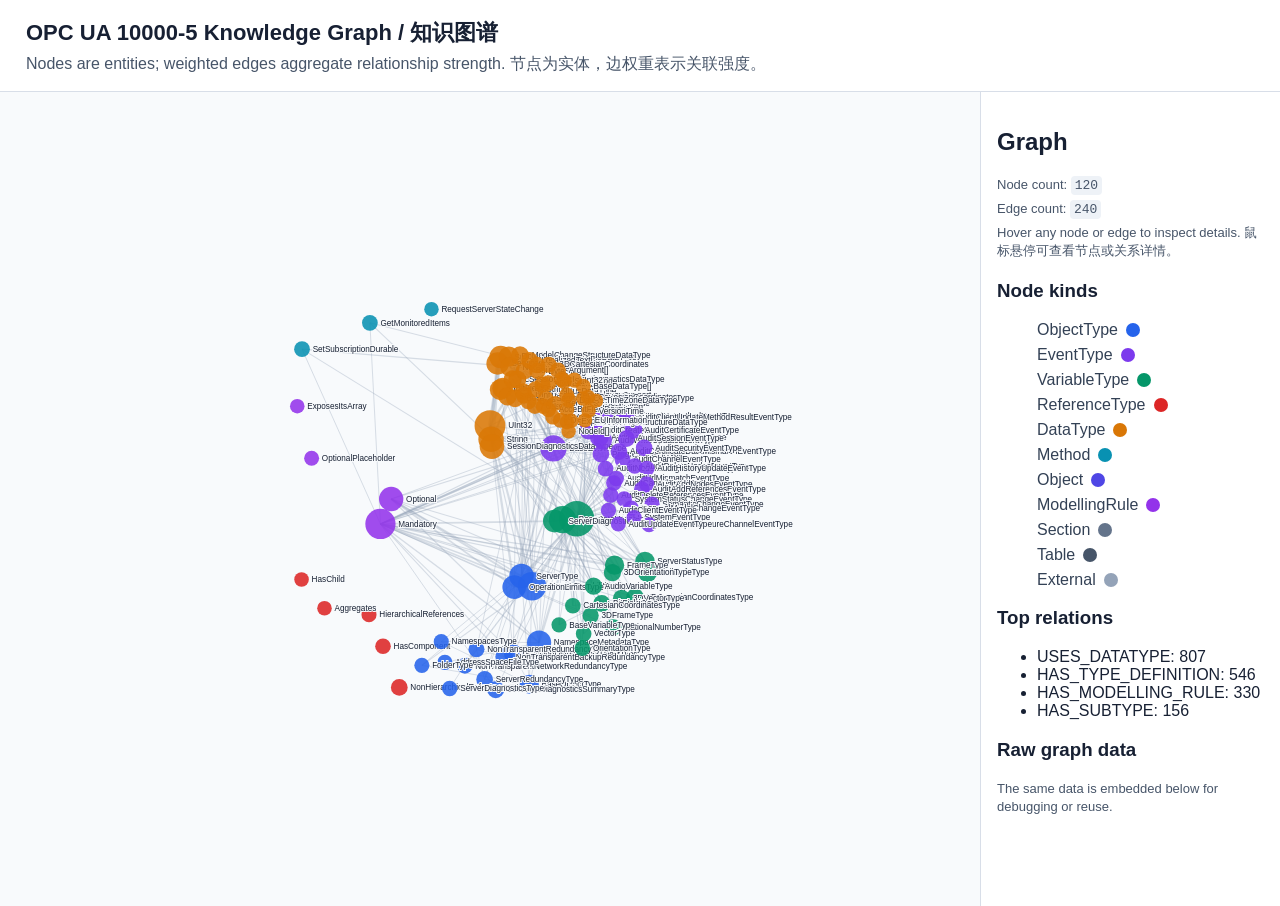
==== exports/knowledge_graph.html @ 86a8b37b "Add knowledge graph export" ====
<!doctype html>
<html lang="zh-CN">
<head>
  <meta charset="utf-8" />
  <title>OPC UA 10000-5 Knowledge Graph</title>
  <style>
    body { margin: 0; font-family: Segoe UI, Arial, sans-serif; color: #172033; background: #f8fafc; }
    header { padding: 18px 26px 12px; border-bottom: 1px solid #d8dee8; background: #ffffff; }
    h1 { margin: 0 0 6px; font-size: 22px; }
    p { margin: 4px 0; color: #475569; }
    .wrap { display: grid; grid-template-columns: 1fr 300px; min-height: calc(100vh - 86px); }
    svg { width: 100%; height: calc(100vh - 86px); background: #f8fafc; }
    aside { border-left: 1px solid #d8dee8; padding: 16px; background: #fff; overflow: auto; }
    text { font-size: 12px; fill: #172033; paint-order: stroke; stroke: #f8fafc; stroke-width: 3px; }
    .legend li { display: flex; align-items: center; gap: 8px; margin: 7px 0; color: #334155; }
    .legend b { display: inline-block; width: 14px; height: 14px; border-radius: 50%; }
    code { background: #eef2f7; padding: 2px 4px; border-radius: 4px; }
    .hint { font-size: 13px; line-height: 1.45; }
  </style>
</head>
<body>
  <header>
    <h1>OPC UA 10000-5 Knowledge Graph / 知识图谱</h1>
    <p>Nodes are entities; weighted edges aggregate relationship strength. 节点为实体，边权重表示关联强度。</p>
  </header>
  <main class="wrap">
    <svg viewBox="0 0 1440 940" role="img" aria-label="Knowledge graph">
      <g><line x1="731.2" y1="270.8" x2="722.9" y2="393.0" stroke="#94a3b8" stroke-width="6.20" opacity="0.34"><title>DataType:ServiceCounterDataType -&gt; DataType:SessionDiagnosticsDataType | weight=87 | USES_DATATYPE</title></line><line x1="735.6" y1="261.3" x2="720.0" y2="362.3" stroke="#94a3b8" stroke-width="5.86" opacity="0.34"><title>DataType:SubscriptionDiagnosticsDataType -&gt; DataType:UInt32 | weight=81 | USES_DATATYPE</title></line><line x1="781.7" y1="598.1" x2="847.4" y2="499.1" stroke="#94a3b8" stroke-width="4.65" opacity="0.34"><title>ObjectType:ServerCapabilitiesType -&gt; VariableType:PropertyType | weight=60 | HAS_TYPE_DEFINITION</title></line><line x1="813.2" y1="395.7" x2="847.4" y2="499.1" stroke="#94a3b8" stroke-width="3.44" opacity="0.34"><title>EventType:BaseEventType -&gt; VariableType:PropertyType | weight=39 | HAS_TYPE_DEFINITION</title></line><line x1="826.5" y1="500.3" x2="814.6" y2="502.4" stroke="#94a3b8" stroke-width="3.44" opacity="0.34"><title>VariableType:BaseDataVariableType -&gt; VariableType:ServerDiagnosticsSummaryType | weight=39 | HAS_SUBTYPE, HAS_TYPE_DEFINITION</title></line><line x1="720.0" y1="362.3" x2="755.7" y2="599.4" stroke="#94a3b8" stroke-width="3.27" opacity="0.34"><title>DataType:UInt32 -&gt; ObjectType:OperationLimitsType | weight=36 | USES_DATATYPE</title></line><line x1="755.7" y1="599.4" x2="847.4" y2="499.1" stroke="#94a3b8" stroke-width="3.27" opacity="0.34"><title>ObjectType:OperationLimitsType -&gt; VariableType:PropertyType | weight=36 | HAS_TYPE_DEFINITION</title></line><line x1="792.1" y1="681.0" x2="847.4" y2="499.1" stroke="#94a3b8" stroke-width="3.27" opacity="0.34"><title>ObjectType:NamespaceMetadataType -&gt; VariableType:PropertyType | weight=36 | HAS_TYPE_DEFINITION</title></line><line x1="720.0" y1="362.3" x2="814.6" y2="502.4" stroke="#94a3b8" stroke-width="3.27" opacity="0.34"><title>DataType:UInt32 -&gt; VariableType:ServerDiagnosticsSummaryType | weight=36 | USES_DATATYPE</title></line><line x1="745.6" y1="319.2" x2="720.0" y2="362.3" stroke="#94a3b8" stroke-width="3.27" opacity="0.34"><title>DataType:ServerDiagnosticsSummaryDataType -&gt; DataType:UInt32 | weight=36 | USES_DATATYPE</title></line><line x1="720.0" y1="362.3" x2="781.7" y2="598.1" stroke="#94a3b8" stroke-width="3.10" opacity="0.34"><title>DataType:UInt32 -&gt; ObjectType:ServerCapabilitiesType | weight=33 | USES_DATATYPE</title></line><line x1="574.8" y1="470.0" x2="781.7" y2="598.1" stroke="#94a3b8" stroke-width="2.92" opacity="0.34"><title>ModellingRule:Optional -&gt; ObjectType:ServerCapabilitiesType | weight=30 | HAS_MODELLING_RULE</title></line><line x1="574.8" y1="470.0" x2="755.7" y2="599.4" stroke="#94a3b8" stroke-width="2.58" opacity="0.34"><title>ModellingRule:Optional -&gt; ObjectType:OperationLimitsType | weight=24 | HAS_MODELLING_RULE</title></line><line x1="559.0" y1="506.7" x2="814.6" y2="502.4" stroke="#94a3b8" stroke-width="2.58" opacity="0.34"><title>ModellingRule:Mandatory -&gt; VariableType:ServerDiagnosticsSummaryType | weight=24 | HAS_MODELLING_RULE</title></line><line x1="766.3" y1="583.1" x2="847.4" y2="499.1" stroke="#94a3b8" stroke-width="2.41" opacity="0.34"><title>ObjectType:ServerType -&gt; VariableType:PropertyType | weight=21 | HAS_TYPE_DEFINITION</title></line><line x1="826.5" y1="500.3" x2="951.4" y2="577.7" stroke="#94a3b8" stroke-width="2.41" opacity="0.34"><title>VariableType:BaseDataVariableType -&gt; VariableType:BuildInfoType | weight=21 | HAS_SUBTYPE, HAS_TYPE_DEFINITION</title></line><line x1="559.0" y1="506.7" x2="766.3" y2="583.1" stroke="#94a3b8" stroke-width="2.23" opacity="0.34"><title>ModellingRule:Mandatory -&gt; ObjectType:ServerType | weight=18 | HAS_MODELLING_RULE</title></line><line x1="559.0" y1="506.7" x2="781.7" y2="598.1" stroke="#94a3b8" stroke-width="2.23" opacity="0.34"><title>ModellingRule:Mandatory -&gt; ObjectType:ServerCapabilitiesType | weight=18 | HAS_MODELLING_RULE</title></line><line x1="879.1" y1="351.3" x2="847.4" y2="499.1" stroke="#94a3b8" stroke-width="2.23" opacity="0.34"><title>EventType:AuditEventType -&gt; VariableType:PropertyType | weight=18 | HAS_TYPE_DEFINITION</title></line><line x1="826.5" y1="500.3" x2="947.7" y2="561.7" stroke="#94a3b8" stroke-width="2.23" opacity="0.34"><title>VariableType:BaseDataVariableType -&gt; VariableType:ServerStatusType | weight=18 | HAS_SUBTYPE, HAS_TYPE_DEFINITION</title></line><line x1="738.4" y1="307.1" x2="826.5" y2="500.3" stroke="#94a3b8" stroke-width="2.23" opacity="0.34"><title>DataType:BitFieldDefinition -&gt; VariableType:BaseDataVariableType | weight=18 | HAS_TYPE_DEFINITION</title></line><line x1="574.8" y1="470.0" x2="766.3" y2="583.1" stroke="#94a3b8" stroke-width="2.12" opacity="0.34"><title>ModellingRule:Optional -&gt; ObjectType:ServerType | weight=16 | HAS_MODELLING_RULE</title></line><line x1="813.2" y1="395.7" x2="559.0" y2="506.7" stroke="#94a3b8" stroke-width="2.12" opacity="0.34"><title>EventType:BaseEventType -&gt; ModellingRule:Mandatory | weight=16 | HAS_MODELLING_RULE</title></line><line x1="918.6" y1="349.6" x2="847.4" y2="499.1" stroke="#94a3b8" stroke-width="2.06" opacity="0.34"><title>EventType:AuditClientUpdateMethodResultEventType -&gt; VariableType:PropertyType | weight=15 | HAS_TYPE_DEFINITION</title></line><line x1="721.6" y1="382.3" x2="951.4" y2="577.7" stroke="#94a3b8" stroke-width="2.06" opacity="0.34"><title>DataType:String -&gt; VariableType:BuildInfoType | weight=15 | USES_DATATYPE</title></line><line x1="770.5" y1="281.5" x2="721.6" y2="382.3" stroke="#94a3b8" stroke-width="2.06" opacity="0.34"><title>DataType:BuildInfo -&gt; DataType:String | weight=15 | USES_DATATYPE</title></line><line x1="722.9" y1="393.0" x2="720.0" y2="362.3" stroke="#94a3b8" stroke-width="2.06" opacity="0.34"><title>DataType:SessionDiagnosticsDataType -&gt; DataType:UInt32 | weight=15 | USES_DATATYPE</title></line><line x1="760.1" y1="294.3" x2="721.6" y2="382.3" stroke="#94a3b8" stroke-width="2.06" opacity="0.34"><title>DataType:SessionSecurityDiagnosticsDataType -&gt; DataType:String | weight=15 | USES_DATATYPE</title></line><line x1="559.0" y1="506.7" x2="792.1" y2="681.0" stroke="#94a3b8" stroke-width="2.00" opacity="0.34"><title>ModellingRule:Mandatory -&gt; ObjectType:NamespaceMetadataType | weight=14 | HAS_MODELLING_RULE</title></line><line x1="823.3" y1="354.4" x2="766.3" y2="583.1" stroke="#94a3b8" stroke-width="1.89" opacity="0.34"><title>DataType:Definedin9 -&gt; ObjectType:ServerType | weight=12 | USES_DATATYPE</title></line><line x1="770.1" y1="317.6" x2="781.7" y2="598.1" stroke="#94a3b8" stroke-width="1.89" opacity="0.34"><title>DataType:UInt16 -&gt; ObjectType:ServerCapabilitiesType | weight=12 | USES_DATATYPE</title></line><line x1="574.8" y1="470.0" x2="792.1" y2="681.0" stroke="#94a3b8" stroke-width="1.89" opacity="0.34"><title>ModellingRule:Optional -&gt; ObjectType:NamespaceMetadataType | weight=12 | HAS_MODELLING_RULE</title></line><line x1="721.6" y1="382.3" x2="879.1" y2="351.3" stroke="#94a3b8" stroke-width="1.89" opacity="0.34"><title>DataType:String -&gt; EventType:AuditEventType | weight=12 | USES_DATATYPE</title></line><line x1="865.2" y1="368.7" x2="847.4" y2="499.1" stroke="#94a3b8" stroke-width="1.89" opacity="0.34"><title>EventType:AuditCreateSessionEventType -&gt; VariableType:PropertyType | weight=12 | HAS_TYPE_DEFINITION</title></line><line x1="880.6" y1="379.6" x2="847.4" y2="499.1" stroke="#94a3b8" stroke-width="1.89" opacity="0.34"><title>EventType:AuditActivateSessionEventType -&gt; VariableType:PropertyType | weight=12 | HAS_TYPE_DEFINITION</title></line><line x1="885.7" y1="383.6" x2="847.4" y2="499.1" stroke="#94a3b8" stroke-width="1.89" opacity="0.34"><title>EventType:AuditWriteUpdateEventType -&gt; VariableType:PropertyType | weight=12 | HAS_TYPE_DEFINITION</title></line><line x1="906.5" y1="348.6" x2="847.4" y2="499.1" stroke="#94a3b8" stroke-width="1.89" opacity="0.34"><title>EventType:AuditUpdateMethodEventType -&gt; VariableType:PropertyType | weight=12 | HAS_TYPE_DEFINITION</title></line><line x1="559.0" y1="506.7" x2="947.7" y2="561.7" stroke="#94a3b8" stroke-width="1.89" opacity="0.34"><title>ModellingRule:Mandatory -&gt; VariableType:ServerStatusType | weight=12 | HAS_MODELLING_RULE</title></line><line x1="559.0" y1="506.7" x2="951.4" y2="577.7" stroke="#94a3b8" stroke-width="1.89" opacity="0.34"><title>ModellingRule:Mandatory -&gt; VariableType:BuildInfoType | weight=12 | HAS_MODELLING_RULE</title></line><line x1="738.4" y1="307.1" x2="756.7" y2="321.9" stroke="#94a3b8" stroke-width="1.89" opacity="0.34"><title>DataType:BitFieldDefinition -&gt; DataType:Boolean | weight=12 | USES_DATATYPE</title></line><line x1="813.2" y1="395.7" x2="574.8" y2="470.0" stroke="#94a3b8" stroke-width="1.77" opacity="0.34"><title>EventType:BaseEventType -&gt; ModellingRule:Optional | weight=10 | HAS_MODELLING_RULE</title></line><line x1="879.1" y1="351.3" x2="559.0" y2="506.7" stroke="#94a3b8" stroke-width="1.77" opacity="0.34"><title>EventType:AuditEventType -&gt; ModellingRule:Mandatory | weight=10 | HAS_MODELLING_RULE</title></line><line x1="918.6" y1="349.6" x2="559.0" y2="506.7" stroke="#94a3b8" stroke-width="1.77" opacity="0.34"><title>EventType:AuditClientUpdateMethodResultEventType -&gt; ModellingRule:Mandatory | weight=10 | HAS_MODELLING_RULE</title></line><line x1="721.6" y1="382.3" x2="792.1" y2="681.0" stroke="#94a3b8" stroke-width="1.72" opacity="0.34"><title>DataType:String -&gt; ObjectType:NamespaceMetadataType | weight=9 | USES_DATATYPE</title></line><line x1="749.3" y1="275.8" x2="813.2" y2="395.7" stroke="#94a3b8" stroke-width="1.72" opacity="0.34"><title>DataType:NodeId -&gt; EventType:BaseEventType | weight=9 | USES_DATATYPE</title></line><line x1="721.6" y1="382.3" x2="872.2" y2="598.1" stroke="#94a3b8" stroke-width="1.72" opacity="0.34"><title>DataType:String -&gt; VariableType:AudioVariableType | weight=9 | USES_DATATYPE</title></line><line x1="872.2" y1="598.1" x2="847.4" y2="499.1" stroke="#94a3b8" stroke-width="1.72" opacity="0.34"><title>VariableType:AudioVariableType -&gt; VariableType:PropertyType | weight=9 | HAS_TYPE_DEFINITION</title></line><line x1="826.5" y1="500.3" x2="901.3" y2="658.6" stroke="#94a3b8" stroke-width="1.72" opacity="0.34"><title>VariableType:BaseDataVariableType -&gt; VariableType:RationalNumberType | weight=9 | HAS_SUBTYPE, HAS_TYPE_DEFINITION</title></line><line x1="747.6" y1="260.6" x2="913.4" y2="616.0" stroke="#94a3b8" stroke-width="1.72" opacity="0.34"><title>DataType:Double -&gt; VariableType:3DVectorType | weight=9 | USES_DATATYPE</title></line><line x1="913.4" y1="616.0" x2="826.5" y2="500.3" stroke="#94a3b8" stroke-width="1.72" opacity="0.34"><title>VariableType:3DVectorType -&gt; VariableType:BaseDataVariableType | weight=9 | HAS_TYPE_DEFINITION</title></line><line x1="747.6" y1="260.6" x2="933.1" y2="613.9" stroke="#94a3b8" stroke-width="1.72" opacity="0.34"><title>DataType:Double -&gt; VariableType:3DCartesianCoordinatesType | weight=9 | USES_DATATYPE</title></line><line x1="933.1" y1="613.9" x2="826.5" y2="500.3" stroke="#94a3b8" stroke-width="1.72" opacity="0.34"><title>VariableType:3DCartesianCoordinatesType -&gt; VariableType:BaseDataVariableType | weight=9 | HAS_TYPE_DEFINITION</title></line><line x1="747.6" y1="260.6" x2="899.9" y2="578.1" stroke="#94a3b8" stroke-width="1.72" opacity="0.34"><title>DataType:Double -&gt; VariableType:3DOrientationType | weight=9 | USES_DATATYPE</title></line><line x1="899.9" y1="578.1" x2="826.5" y2="500.3" stroke="#94a3b8" stroke-width="1.72" opacity="0.34"><title>VariableType:3DOrientationType -&gt; VariableType:BaseDataVariableType | weight=9 | HAS_TYPE_DEFINITION</title></line><line x1="801.8" y1="322.1" x2="720.0" y2="362.3" stroke="#94a3b8" stroke-width="1.72" opacity="0.34"><title>DataType:SamplingIntervalDiagnosticsDataType -&gt; DataType:UInt32 | weight=9 | USES_DATATYPE</title></line><line x1="722.9" y1="393.0" x2="721.6" y2="382.3" stroke="#94a3b8" stroke-width="1.72" opacity="0.34"><title>DataType:SessionDiagnosticsDataType -&gt; DataType:String | weight=9 | USES_DATATYPE</title></line><line x1="812.4" y1="349.6" x2="747.6" y2="260.6" stroke="#94a3b8" stroke-width="1.72" opacity="0.34"><title>DataType:3DVector -&gt; DataType:Double | weight=9 | USES_DATATYPE</title></line><line x1="806.1" y1="272.7" x2="747.6" y2="260.6" stroke="#94a3b8" stroke-width="1.72" opacity="0.34"><title>DataType:3DCartesianCoordinates -&gt; DataType:Double | weight=9 | USES_DATATYPE</title></line><line x1="797.1" y1="301.8" x2="747.6" y2="260.6" stroke="#94a3b8" stroke-width="1.72" opacity="0.34"><title>DataType:3DOrientation -&gt; DataType:Double | weight=9 | USES_DATATYPE</title></line><line x1="738.4" y1="307.1" x2="833.1" y2="338.5" stroke="#94a3b8" stroke-width="1.72" opacity="0.34"><title>DataType:BitFieldDefinition -&gt; DataType:BitFieldDefinition[] | weight=9 | USES_DATATYPE</title></line><line x1="738.4" y1="307.1" x2="847.4" y2="499.1" stroke="#94a3b8" stroke-width="1.72" opacity="0.34"><title>DataType:BitFieldDefinition -&gt; VariableType:PropertyType | weight=9 | HAS_TYPE_DEFINITION</title></line><line x1="865.2" y1="368.7" x2="559.0" y2="506.7" stroke="#94a3b8" stroke-width="1.66" opacity="0.34"><title>EventType:AuditCreateSessionEventType -&gt; ModellingRule:Mandatory | weight=8 | HAS_MODELLING_RULE</title></line><line x1="885.7" y1="383.6" x2="559.0" y2="506.7" stroke="#94a3b8" stroke-width="1.66" opacity="0.34"><title>EventType:AuditWriteUpdateEventType -&gt; ModellingRule:Mandatory | weight=8 | HAS_MODELLING_RULE</title></line><line x1="786.7" y1="309.0" x2="766.3" y2="583.1" stroke="#94a3b8" stroke-width="1.54" opacity="0.34"><title>DataType:String[] -&gt; ObjectType:ServerType | weight=6 | USES_DATATYPE</title></line><line x1="619.9" y1="714.4" x2="781.7" y2="598.1" stroke="#94a3b8" stroke-width="1.54" opacity="0.34"><title>ObjectType:FolderType -&gt; ObjectType:ServerCapabilitiesType | weight=6 | HAS_TYPE_DEFINITION</title></line><line x1="559.0" y1="506.7" x2="754.3" y2="697.6" stroke="#94a3b8" stroke-width="1.54" opacity="0.34"><title>ModellingRule:Mandatory -&gt; ObjectType:SessionDiagnosticsObjectType | weight=6 | HAS_MODELLING_RULE</title></line><line x1="740.9" y1="701.9" x2="847.4" y2="499.1" stroke="#94a3b8" stroke-width="1.54" opacity="0.34"><title>ObjectType:NonTransparentBackupRedundancyType -&gt; VariableType:PropertyType | weight=6 | HAS_TYPE_DEFINITION</title></line><line x1="559.0" y1="506.7" x2="740.9" y2="701.9" stroke="#94a3b8" stroke-width="1.54" opacity="0.34"><title>ModellingRule:Mandatory -&gt; ObjectType:NonTransparentBackupRedundancyType | weight=6 | HAS_MODELLING_RULE</title></line><line x1="753.3" y1="294.2" x2="813.2" y2="395.7" stroke="#94a3b8" stroke-width="1.54" opacity="0.34"><title>DataType:UtcTime -&gt; EventType:BaseEventType | weight=6 | USES_DATATYPE</title></line><line x1="798.7" y1="333.7" x2="813.2" y2="395.7" stroke="#94a3b8" stroke-width="1.54" opacity="0.34"><title>DataType:LocalizedText -&gt; EventType:BaseEventType | weight=6 | USES_DATATYPE</title></line><line x1="721.6" y1="382.3" x2="865.2" y2="368.7" stroke="#94a3b8" stroke-width="1.54" opacity="0.34"><title>DataType:String -&gt; EventType:AuditCreateSessionEventType | weight=6 | USES_DATATYPE</title></line><line x1="880.6" y1="379.6" x2="559.0" y2="506.7" stroke="#94a3b8" stroke-width="1.54" opacity="0.34"><title>EventType:AuditActivateSessionEventType -&gt; ModellingRule:Mandatory | weight=6 | HAS_MODELLING_RULE</title></line><line x1="721.6" y1="382.3" x2="909.5" y2="400.3" stroke="#94a3b8" stroke-width="1.54" opacity="0.34"><title>DataType:String -&gt; EventType:AuditCertificateDataMismatchEventType | weight=6 | USES_DATATYPE</title></line><line x1="909.5" y1="400.3" x2="847.4" y2="499.1" stroke="#94a3b8" stroke-width="1.54" opacity="0.34"><title>EventType:AuditCertificateDataMismatchEventType -&gt; VariableType:PropertyType | weight=6 | HAS_TYPE_DEFINITION</title></line><line x1="735.1" y1="309.4" x2="885.7" y2="383.6" stroke="#94a3b8" stroke-width="1.54" opacity="0.34"><title>DataType:BaseDataType -&gt; EventType:AuditWriteUpdateEventType | weight=6 | USES_DATATYPE</title></line><line x1="857.2" y1="304.4" x2="906.5" y2="348.6" stroke="#94a3b8" stroke-width="1.54" opacity="0.34"><title>DataType:BaseDataType[] -&gt; EventType:AuditUpdateMethodEventType | weight=6 | USES_DATATYPE</title></line><line x1="883.0" y1="404.0" x2="847.4" y2="499.1" stroke="#94a3b8" stroke-width="1.54" opacity="0.34"><title>EventType:ProgressEventType -&gt; VariableType:PropertyType | weight=6 | HAS_TYPE_DEFINITION</title></line><line x1="839.3" y1="355.1" x2="918.6" y2="349.6" stroke="#94a3b8" stroke-width="1.54" opacity="0.34"><title>DataType:ExpandedNodeId -&gt; EventType:AuditClientUpdateMethodResultEventType | weight=6 | USES_DATATYPE</title></line><line x1="857.2" y1="304.4" x2="918.6" y2="349.6" stroke="#94a3b8" stroke-width="1.54" opacity="0.34"><title>DataType:BaseDataType[] -&gt; EventType:AuditClientUpdateMethodResultEventType | weight=6 | USES_DATATYPE</title></line><line x1="753.3" y1="294.2" x2="947.7" y2="561.7" stroke="#94a3b8" stroke-width="1.54" opacity="0.34"><title>DataType:UtcTime -&gt; VariableType:ServerStatusType | weight=6 | USES_DATATYPE</title></line><line x1="574.8" y1="470.0" x2="872.2" y2="598.1" stroke="#94a3b8" stroke-width="1.54" opacity="0.34"><title>ModellingRule:Optional -&gt; VariableType:AudioVariableType | weight=6 | HAS_MODELLING_RULE</title></line><line x1="559.0" y1="506.7" x2="913.4" y2="616.0" stroke="#94a3b8" stroke-width="1.54" opacity="0.34"><title>ModellingRule:Mandatory -&gt; VariableType:3DVectorType | weight=6 | HAS_MODELLING_RULE</title></line><line x1="559.0" y1="506.7" x2="933.1" y2="613.9" stroke="#94a3b8" stroke-width="1.54" opacity="0.34"><title>ModellingRule:Mandatory -&gt; VariableType:3DCartesianCoordinatesType | weight=6 | HAS_MODELLING_RULE</title></line><line x1="559.0" y1="506.7" x2="899.9" y2="578.1" stroke="#94a3b8" stroke-width="1.54" opacity="0.34"><title>ModellingRule:Mandatory -&gt; VariableType:3DOrientationType | weight=6 | HAS_MODELLING_RULE</title></line><line x1="826.5" y1="500.3" x2="903.0" y2="567.2" stroke="#94a3b8" stroke-width="1.54" opacity="0.34"><title>VariableType:BaseDataVariableType -&gt; VariableType:FrameType | weight=6 | HAS_SUBTYPE, HAS_TYPE_DEFINITION</title></line><line x1="756.7" y1="321.9" x2="903.0" y2="567.2" stroke="#94a3b8" stroke-width="1.54" opacity="0.34"><title>DataType:Boolean -&gt; VariableType:FrameType | weight=6 | USES_DATATYPE</title></line><line x1="903.0" y1="567.2" x2="847.4" y2="499.1" stroke="#94a3b8" stroke-width="1.54" opacity="0.34"><title>VariableType:FrameType -&gt; VariableType:PropertyType | weight=6 | HAS_TYPE_DEFINITION</title></line><line x1="574.8" y1="470.0" x2="903.0" y2="567.2" stroke="#94a3b8" stroke-width="1.54" opacity="0.34"><title>ModellingRule:Optional -&gt; VariableType:FrameType | weight=6 | HAS_MODELLING_RULE</title></line><line x1="735.1" y1="309.4" x2="884.2" y2="623.7" stroke="#94a3b8" stroke-width="1.54" opacity="0.34"><title>DataType:BaseDataType -&gt; VariableType:BitFieldType | weight=6 | USES_DATATYPE</title></line><line x1="821.4" y1="654.9" x2="884.2" y2="623.7" stroke="#94a3b8" stroke-width="1.54" opacity="0.34"><title>VariableType:BaseVariableType -&gt; VariableType:BitFieldType | weight=6 | HAS_TYPE_DEFINITION</title></line><line x1="819.9" y1="281.0" x2="543.5" y2="211.1" stroke="#94a3b8" stroke-width="1.54" opacity="0.34"><title>DataType:Argument[] -&gt; Method:GetMonitoredItems | weight=6 | USES_DATATYPE</title></line><line x1="543.5" y1="211.1" x2="847.4" y2="499.1" stroke="#94a3b8" stroke-width="1.54" opacity="0.34"><title>Method:GetMonitoredItems -&gt; VariableType:PropertyType | weight=6 | HAS_TYPE_DEFINITION</title></line><line x1="819.9" y1="281.0" x2="443.8" y2="249.8" stroke="#94a3b8" stroke-width="1.54" opacity="0.34"><title>DataType:Argument[] -&gt; Method:SetSubscriptionDurable | weight=6 | USES_DATATYPE</title></line><line x1="443.8" y1="249.8" x2="847.4" y2="499.1" stroke="#94a3b8" stroke-width="1.54" opacity="0.34"><title>Method:SetSubscriptionDurable -&gt; VariableType:PropertyType | weight=6 | HAS_TYPE_DEFINITION</title></line><line x1="768.6" y1="312.4" x2="753.3" y2="294.2" stroke="#94a3b8" stroke-width="1.54" opacity="0.34"><title>DataType:ServerStatusDataType -&gt; DataType:UtcTime | weight=6 | USES_DATATYPE</title></line><line x1="722.9" y1="393.0" x2="753.3" y2="294.2" stroke="#94a3b8" stroke-width="1.54" opacity="0.34"><title>DataType:SessionDiagnosticsDataType -&gt; DataType:UtcTime | weight=6 | USES_DATATYPE</title></line><line x1="731.2" y1="270.8" x2="720.0" y2="362.3" stroke="#94a3b8" stroke-width="1.54" opacity="0.34"><title>DataType:ServiceCounterDataType -&gt; DataType:UInt32 | weight=6 | USES_DATATYPE</title></line><line x1="764.1" y1="258.9" x2="749.3" y2="275.8" stroke="#94a3b8" stroke-width="1.54" opacity="0.34"><title>DataType:ModelChangeStructureDataType -&gt; DataType:NodeId | weight=6 | USES_DATATYPE</title></line><line x1="749.3" y1="275.8" x2="833.0" y2="357.0" stroke="#94a3b8" stroke-width="1.54" opacity="0.34"><title>DataType:NodeId -&gt; DataType:SemanticChangeStructureDataType | weight=6 | USES_DATATYPE</title></line><line x1="559.0" y1="506.7" x2="728.4" y2="750.0" stroke="#94a3b8" stroke-width="1.43" opacity="0.34"><title>ModellingRule:Mandatory -&gt; ObjectType:SessionsDiagnosticsSummaryType | weight=4 | HAS_MODELLING_RULE</title></line><line x1="909.5" y1="400.3" x2="559.0" y2="506.7" stroke="#94a3b8" stroke-width="1.43" opacity="0.34"><title>EventType:AuditCertificateDataMismatchEventType -&gt; ModellingRule:Mandatory | weight=4 | HAS_MODELLING_RULE</title></line><line x1="906.5" y1="348.6" x2="559.0" y2="506.7" stroke="#94a3b8" stroke-width="1.43" opacity="0.34"><title>EventType:AuditUpdateMethodEventType -&gt; ModellingRule:Mandatory | weight=4 | HAS_MODELLING_RULE</title></line><line x1="906.5" y1="348.6" x2="574.8" y2="470.0" stroke="#94a3b8" stroke-width="1.43" opacity="0.34"><title>EventType:AuditUpdateMethodEventType -&gt; ModellingRule:Optional | weight=4 | HAS_MODELLING_RULE</title></line><line x1="883.0" y1="404.0" x2="559.0" y2="506.7" stroke="#94a3b8" stroke-width="1.43" opacity="0.34"><title>EventType:ProgressEventType -&gt; ModellingRule:Mandatory | weight=4 | HAS_MODELLING_RULE</title></line><line x1="559.0" y1="506.7" x2="901.3" y2="658.6" stroke="#94a3b8" stroke-width="1.43" opacity="0.34"><title>ModellingRule:Mandatory -&gt; VariableType:RationalNumberType | weight=4 | HAS_MODELLING_RULE</title></line><line x1="559.0" y1="506.7" x2="903.0" y2="567.2" stroke="#94a3b8" stroke-width="1.43" opacity="0.34"><title>ModellingRule:Mandatory -&gt; VariableType:FrameType | weight=4 | HAS_MODELLING_RULE</title></line><line x1="559.0" y1="506.7" x2="867.9" y2="641.1" stroke="#94a3b8" stroke-width="1.43" opacity="0.34"><title>ModellingRule:Mandatory -&gt; VariableType:3DFrameType | weight=4 | HAS_MODELLING_RULE</title></line><line x1="543.5" y1="211.1" x2="559.0" y2="506.7" stroke="#94a3b8" stroke-width="1.43" opacity="0.34"><title>Method:GetMonitoredItems -&gt; ModellingRule:Mandatory | weight=4 | HAS_MODELLING_RULE</title></line><line x1="443.8" y1="249.8" x2="559.0" y2="506.7" stroke="#94a3b8" stroke-width="1.43" opacity="0.34"><title>Method:SetSubscriptionDurable -&gt; ModellingRule:Mandatory | weight=4 | HAS_MODELLING_RULE</title></line><line x1="777.8" y1="742.1" x2="766.3" y2="583.1" stroke="#94a3b8" stroke-width="1.37" opacity="0.34"><title>ObjectType:BaseObjectType -&gt; ObjectType:ServerType | weight=3 | HAS_SUBTYPE</title></line><line x1="864.9" y1="340.5" x2="766.3" y2="583.1" stroke="#94a3b8" stroke-width="1.37" opacity="0.34"><title>DataType:VersionTime -&gt; ObjectType:ServerType | weight=3 | USES_DATATYPE</title></line><line x1="768.6" y1="312.4" x2="766.3" y2="583.1" stroke="#94a3b8" stroke-width="1.37" opacity="0.34"><title>DataType:ServerStatusDataType -&gt; ObjectType:ServerType | weight=3 | USES_DATATYPE</title></line><line x1="776.5" y1="326.1" x2="766.3" y2="583.1" stroke="#94a3b8" stroke-width="1.37" opacity="0.34"><title>DataType:Byte -&gt; ObjectType:ServerType | weight=3 | USES_DATATYPE</title></line><line x1="756.7" y1="321.9" x2="766.3" y2="583.1" stroke="#94a3b8" stroke-width="1.37" opacity="0.34"><title>DataType:Boolean -&gt; ObjectType:ServerType | weight=3 | USES_DATATYPE</title></line><line x1="835.9" y1="324.7" x2="766.3" y2="583.1" stroke="#94a3b8" stroke-width="1.37" opacity="0.34"><title>DataType:DateTime -&gt; ObjectType:ServerType | weight=3 | USES_DATATYPE</title></line><line x1="875.6" y1="325.6" x2="766.3" y2="583.1" stroke="#94a3b8" stroke-width="1.37" opacity="0.34"><title>DataType:TimeZoneDataType -&gt; ObjectType:ServerType | weight=3 | USES_DATATYPE</title></line><line x1="781.7" y1="598.1" x2="766.3" y2="583.1" stroke="#94a3b8" stroke-width="1.37" opacity="0.34"><title>ObjectType:ServerCapabilitiesType -&gt; ObjectType:ServerType | weight=3 | HAS_TYPE_DEFINITION</title></line><line x1="660.8" y1="748.4" x2="766.3" y2="583.1" stroke="#94a3b8" stroke-width="1.37" opacity="0.34"><title>ObjectType:ServerDiagnosticsType -&gt; ObjectType:ServerType | weight=3 | HAS_TYPE_DEFINITION</title></line><line x1="712.1" y1="735.2" x2="766.3" y2="583.1" stroke="#94a3b8" stroke-width="1.37" opacity="0.34"><title>ObjectType:ServerRedundancyType -&gt; ObjectType:ServerType | weight=3 | HAS_TYPE_DEFINITION</title></line><line x1="648.4" y1="679.6" x2="766.3" y2="583.1" stroke="#94a3b8" stroke-width="1.37" opacity="0.34"><title>ObjectType:NamespacesType -&gt; ObjectType:ServerType | weight=3 | HAS_TYPE_DEFINITION</title></line><line x1="777.8" y1="742.1" x2="781.7" y2="598.1" stroke="#94a3b8" stroke-width="1.37" opacity="0.34"><title>ObjectType:BaseObjectType -&gt; ObjectType:ServerCapabilitiesType | weight=3 | HAS_SUBTYPE</title></line><line x1="786.7" y1="309.0" x2="781.7" y2="598.1" stroke="#94a3b8" stroke-width="1.37" opacity="0.34"><title>DataType:String[] -&gt; ObjectType:ServerCapabilitiesType | weight=3 | USES_DATATYPE</title></line><line x1="805.9" y1="299.8" x2="781.7" y2="598.1" stroke="#94a3b8" stroke-width="1.37" opacity="0.34"><title>DataType:Duration -&gt; ObjectType:ServerCapabilitiesType | weight=3 | USES_DATATYPE</title></line><line x1="755.7" y1="599.4" x2="781.7" y2="598.1" stroke="#94a3b8" stroke-width="1.37" opacity="0.34"><title>ObjectType:OperationLimitsType -&gt; ObjectType:ServerCapabilitiesType | weight=3 | HAS_TYPE_DEFINITION</title></line><line x1="735.1" y1="309.4" x2="781.7" y2="598.1" stroke="#94a3b8" stroke-width="1.37" opacity="0.34"><title>DataType:BaseDataType -&gt; ObjectType:ServerCapabilitiesType | weight=3 | USES_DATATYPE</title></line><line x1="777.8" y1="742.1" x2="660.8" y2="748.4" stroke="#94a3b8" stroke-width="1.37" opacity="0.34"><title>ObjectType:BaseObjectType -&gt; ObjectType:ServerDiagnosticsType | weight=3 | HAS_SUBTYPE</title></line><line x1="777.8" y1="742.1" x2="728.4" y2="750.0" stroke="#94a3b8" stroke-width="1.37" opacity="0.34"><title>ObjectType:BaseObjectType -&gt; ObjectType:SessionsDiagnosticsSummaryType | weight=3 | HAS_SUBTYPE</title></line><line x1="754.3" y1="697.6" x2="728.4" y2="750.0" stroke="#94a3b8" stroke-width="1.37" opacity="0.34"><title>ObjectType:SessionDiagnosticsObjectType -&gt; ObjectType:SessionsDiagnosticsSummaryType | weight=3 | HAS_TYPE_DEFINITION</title></line><line x1="777.8" y1="742.1" x2="754.3" y2="697.6" stroke="#94a3b8" stroke-width="1.37" opacity="0.34"><title>ObjectType:BaseObjectType -&gt; ObjectType:SessionDiagnosticsObjectType | weight=3 | HAS_SUBTYPE</title></line><line x1="722.9" y1="393.0" x2="754.3" y2="697.6" stroke="#94a3b8" stroke-width="1.37" opacity="0.34"><title>DataType:SessionDiagnosticsDataType -&gt; ObjectType:SessionDiagnosticsObjectType | weight=3 | USES_DATATYPE</title></line><line x1="760.1" y1="294.3" x2="754.3" y2="697.6" stroke="#94a3b8" stroke-width="1.37" opacity="0.34"><title>DataType:SessionSecurityDiagnosticsDataType -&gt; ObjectType:SessionDiagnosticsObjectType | weight=3 | USES_DATATYPE</title></line><line x1="835.5" y1="370.6" x2="754.3" y2="697.6" stroke="#94a3b8" stroke-width="1.37" opacity="0.34"><title>DataType:NodeId[] -&gt; ObjectType:SessionDiagnosticsObjectType | weight=3 | USES_DATATYPE</title></line><line x1="754.3" y1="697.6" x2="847.4" y2="499.1" stroke="#94a3b8" stroke-width="1.37" opacity="0.34"><title>ObjectType:SessionDiagnosticsObjectType -&gt; VariableType:PropertyType | weight=3 | HAS_TYPE_DEFINITION</title></line><line x1="777.8" y1="742.1" x2="712.1" y2="735.2" stroke="#94a3b8" stroke-width="1.37" opacity="0.34"><title>ObjectType:BaseObjectType -&gt; ObjectType:ServerRedundancyType | weight=3 | HAS_SUBTYPE</title></line><line x1="832.7" y1="317.3" x2="712.1" y2="735.2" stroke="#94a3b8" stroke-width="1.37" opacity="0.34"><title>DataType:RedundancySupport -&gt; ObjectType:ServerRedundancyType | weight=3 | USES_DATATYPE</title></line><line x1="700.1" y1="690.9" x2="712.1" y2="735.2" stroke="#94a3b8" stroke-width="1.37" opacity="0.34"><title>ObjectType:NonTransparentRedundancyType -&gt; ObjectType:ServerRedundancyType | weight=3 | HAS_SUBTYPE</title></line><line x1="786.7" y1="309.0" x2="700.1" y2="690.9" stroke="#94a3b8" stroke-width="1.37" opacity="0.34"><title>DataType:String[] -&gt; ObjectType:NonTransparentRedundancyType | weight=3 | USES_DATATYPE</title></line><line x1="700.1" y1="690.9" x2="847.4" y2="499.1" stroke="#94a3b8" stroke-width="1.37" opacity="0.34"><title>ObjectType:NonTransparentRedundancyType -&gt; VariableType:PropertyType | weight=3 | HAS_TYPE_DEFINITION</title></line><line x1="683.1" y1="715.1" x2="700.1" y2="690.9" stroke="#94a3b8" stroke-width="1.37" opacity="0.34"><title>ObjectType:NonTransparentNetworkRedundancyType -&gt; ObjectType:NonTransparentRedundancyType | weight=3 | HAS_SUBTYPE</title></line><line x1="683.1" y1="715.1" x2="847.4" y2="499.1" stroke="#94a3b8" stroke-width="1.37" opacity="0.34"><title>ObjectType:NonTransparentNetworkRedundancyType -&gt; VariableType:PropertyType | weight=3 | HAS_TYPE_DEFINITION</title></line><line x1="619.9" y1="714.4" x2="755.7" y2="599.4" stroke="#94a3b8" stroke-width="1.37" opacity="0.34"><title>ObjectType:FolderType -&gt; ObjectType:OperationLimitsType | weight=3 | HAS_SUBTYPE</title></line><line x1="777.8" y1="742.1" x2="792.1" y2="681.0" stroke="#94a3b8" stroke-width="1.37" opacity="0.34"><title>ObjectType:BaseObjectType -&gt; ObjectType:NamespaceMetadataType | weight=3 | HAS_SUBTYPE</title></line><line x1="835.9" y1="324.7" x2="792.1" y2="681.0" stroke="#94a3b8" stroke-width="1.37" opacity="0.34"><title>DataType:DateTime -&gt; ObjectType:NamespaceMetadataType | weight=3 | USES_DATATYPE</title></line><line x1="756.7" y1="321.9" x2="792.1" y2="681.0" stroke="#94a3b8" stroke-width="1.37" opacity="0.34"><title>DataType:Boolean -&gt; ObjectType:NamespaceMetadataType | weight=3 | USES_DATATYPE</title></line><line x1="653.7" y1="710.1" x2="792.1" y2="681.0" stroke="#94a3b8" stroke-width="1.37" opacity="0.34"><title>ObjectType:AddressSpaceFileType -&gt; ObjectType:NamespaceMetadataType | weight=3 | HAS_TYPE_DEFINITION</title></line><line x1="805.9" y1="338.7" x2="792.1" y2="681.0" stroke="#94a3b8" stroke-width="1.37" opacity="0.34"><title>DataType:AccessRestrictionType -&gt; ObjectType:NamespaceMetadataType | weight=3 | USES_DATATYPE</title></line><line x1="864.9" y1="340.5" x2="792.1" y2="681.0" stroke="#94a3b8" stroke-width="1.37" opacity="0.34"><title>DataType:VersionTime -&gt; ObjectType:NamespaceMetadataType | weight=3 | USES_DATATYPE</title></line><line x1="777.8" y1="742.1" x2="648.4" y2="679.6" stroke="#94a3b8" stroke-width="1.37" opacity="0.34"><title>ObjectType:BaseObjectType -&gt; ObjectType:NamespacesType | weight=3 | HAS_SUBTYPE</title></line><line x1="792.1" y1="681.0" x2="648.4" y2="679.6" stroke="#94a3b8" stroke-width="1.37" opacity="0.34"><title>ObjectType:NamespaceMetadataType -&gt; ObjectType:NamespacesType | weight=3 | HAS_TYPE_DEFINITION</title></line><line x1="740.9" y1="701.9" x2="700.1" y2="690.9" stroke="#94a3b8" stroke-width="1.37" opacity="0.34"><title>ObjectType:NonTransparentBackupRedundancyType -&gt; ObjectType:NonTransparentRedundancyType | weight=3 | HAS_SUBTYPE</title></line><line x1="815.7" y1="329.7" x2="740.9" y2="701.9" stroke="#94a3b8" stroke-width="1.37" opacity="0.34"><title>DataType:RedundantServerMode -&gt; ObjectType:NonTransparentBackupRedundancyType | weight=3 | USES_DATATYPE</title></line><line x1="789.8" y1="281.9" x2="813.2" y2="395.7" stroke="#94a3b8" stroke-width="1.37" opacity="0.34"><title>DataType:ByteString -&gt; EventType:BaseEventType | weight=3 | USES_DATATYPE</title></line><line x1="721.6" y1="382.3" x2="813.2" y2="395.7" stroke="#94a3b8" stroke-width="1.37" opacity="0.34"><title>DataType:String -&gt; EventType:BaseEventType | weight=3 | USES_DATATYPE</title></line><line x1="875.6" y1="325.6" x2="813.2" y2="395.7" stroke="#94a3b8" stroke-width="1.37" opacity="0.34"><title>DataType:TimeZoneDataType -&gt; EventType:BaseEventType | weight=3 | USES_DATATYPE</title></line><line x1="770.1" y1="317.6" x2="813.2" y2="395.7" stroke="#94a3b8" stroke-width="1.37" opacity="0.34"><title>DataType:UInt16 -&gt; EventType:BaseEventType | weight=3 | USES_DATATYPE</title></line><line x1="835.5" y1="370.6" x2="813.2" y2="395.7" stroke="#94a3b8" stroke-width="1.37" opacity="0.34"><title>DataType:NodeId[] -&gt; EventType:BaseEventType | weight=3 | USES_DATATYPE</title></line><line x1="778.6" y1="266.4" x2="813.2" y2="395.7" stroke="#94a3b8" stroke-width="1.37" opacity="0.34"><title>DataType:LocalizedText[] -&gt; EventType:BaseEventType | weight=3 | USES_DATATYPE</title></line><line x1="879.1" y1="351.3" x2="813.2" y2="395.7" stroke="#94a3b8" stroke-width="1.37" opacity="0.34"><title>EventType:AuditEventType -&gt; EventType:BaseEventType | weight=3 | HAS_SUBTYPE</title></line><line x1="753.3" y1="294.2" x2="879.1" y2="351.3" stroke="#94a3b8" stroke-width="1.37" opacity="0.34"><title>DataType:UtcTime -&gt; EventType:AuditEventType | weight=3 | USES_DATATYPE</title></line><line x1="756.7" y1="321.9" x2="879.1" y2="351.3" stroke="#94a3b8" stroke-width="1.37" opacity="0.34"><title>DataType:Boolean -&gt; EventType:AuditEventType | weight=3 | USES_DATATYPE</title></line><line x1="879.1" y1="351.3" x2="946.5" y2="394.8" stroke="#94a3b8" stroke-width="1.37" opacity="0.34"><title>EventType:AuditEventType -&gt; EventType:AuditSecurityEventType | weight=3 | HAS_SUBTYPE</title></line><line x1="828.8" y1="296.9" x2="946.5" y2="394.8" stroke="#94a3b8" stroke-width="1.37" opacity="0.34"><title>DataType:StatusCode -&gt; EventType:AuditSecurityEventType | weight=3 | USES_DATATYPE</title></line><line x1="946.5" y1="394.8" x2="847.4" y2="499.1" stroke="#94a3b8" stroke-width="1.37" opacity="0.34"><title>EventType:AuditSecurityEventType -&gt; VariableType:PropertyType | weight=3 | HAS_TYPE_DEFINITION</title></line><line x1="914.8" y1="412.2" x2="946.5" y2="394.8" stroke="#94a3b8" stroke-width="1.37" opacity="0.34"><title>EventType:AuditChannelEventType -&gt; EventType:AuditSecurityEventType | weight=3 | HAS_SUBTYPE</title></line><line x1="721.6" y1="382.3" x2="914.8" y2="412.2" stroke="#94a3b8" stroke-width="1.37" opacity="0.34"><title>DataType:String -&gt; EventType:AuditChannelEventType | weight=3 | USES_DATATYPE</title></line><line x1="914.8" y1="412.2" x2="847.4" y2="499.1" stroke="#94a3b8" stroke-width="1.37" opacity="0.34"><title>EventType:AuditChannelEventType -&gt; VariableType:PropertyType | weight=3 | HAS_TYPE_DEFINITION</title></line><line x1="914.8" y1="412.2" x2="953.7" y2="507.8" stroke="#94a3b8" stroke-width="1.37" opacity="0.34"><title>EventType:AuditChannelEventType -&gt; EventType:AuditOpenSecureChannelEventType | weight=3 | HAS_SUBTYPE</title></line><line x1="946.5" y1="394.8" x2="920.6" y2="381.2" stroke="#94a3b8" stroke-width="1.37" opacity="0.34"><title>EventType:AuditSecurityEventType -&gt; EventType:AuditSessionEventType | weight=3 | HAS_SUBTYPE</title></line><line x1="749.3" y1="275.8" x2="920.6" y2="381.2" stroke="#94a3b8" stroke-width="1.37" opacity="0.34"><title>DataType:NodeId -&gt; EventType:AuditSessionEventType | weight=3 | USES_DATATYPE</title></line><line x1="920.6" y1="381.2" x2="847.4" y2="499.1" stroke="#94a3b8" stroke-width="1.37" opacity="0.34"><title>EventType:AuditSessionEventType -&gt; VariableType:PropertyType | weight=3 | HAS_TYPE_DEFINITION</title></line><line x1="865.2" y1="368.7" x2="920.6" y2="381.2" stroke="#94a3b8" stroke-width="1.37" opacity="0.34"><title>EventType:AuditCreateSessionEventType -&gt; EventType:AuditSessionEventType | weight=3 | HAS_SUBTYPE</title></line><line x1="789.8" y1="281.9" x2="865.2" y2="368.7" stroke="#94a3b8" stroke-width="1.37" opacity="0.34"><title>DataType:ByteString -&gt; EventType:AuditCreateSessionEventType | weight=3 | USES_DATATYPE</title></line><line x1="805.9" y1="299.8" x2="865.2" y2="368.7" stroke="#94a3b8" stroke-width="1.37" opacity="0.34"><title>DataType:Duration -&gt; EventType:AuditCreateSessionEventType | weight=3 | USES_DATATYPE</title></line><line x1="865.2" y1="368.7" x2="905.5" y2="440.0" stroke="#94a3b8" stroke-width="1.37" opacity="0.34"><title>EventType:AuditCreateSessionEventType -&gt; EventType:AuditUrlMismatchEventType | weight=3 | HAS_SUBTYPE</title></line><line x1="721.6" y1="382.3" x2="905.5" y2="440.0" stroke="#94a3b8" stroke-width="1.37" opacity="0.34"><title>DataType:String -&gt; EventType:AuditUrlMismatchEventType | weight=3 | USES_DATATYPE</title></line><line x1="905.5" y1="440.0" x2="847.4" y2="499.1" stroke="#94a3b8" stroke-width="1.37" opacity="0.34"><title>EventType:AuditUrlMismatchEventType -&gt; VariableType:PropertyType | weight=3 | HAS_TYPE_DEFINITION</title></line><line x1="880.6" y1="379.6" x2="920.6" y2="381.2" stroke="#94a3b8" stroke-width="1.37" opacity="0.34"><title>EventType:AuditActivateSessionEventType -&gt; EventType:AuditSessionEventType | weight=3 | HAS_SUBTYPE</title></line><line x1="785.9" y1="333.2" x2="880.6" y2="379.6" stroke="#94a3b8" stroke-width="1.37" opacity="0.34"><title>DataType:UserIdentityToken -&gt; EventType:AuditActivateSessionEventType | weight=3 | USES_DATATYPE</title></line><line x1="721.6" y1="382.3" x2="880.6" y2="379.6" stroke="#94a3b8" stroke-width="1.37" opacity="0.34"><title>DataType:String -&gt; EventType:AuditActivateSessionEventType | weight=3 | USES_DATATYPE</title></line><line x1="835.5" y1="370.6" x2="880.6" y2="379.6" stroke="#94a3b8" stroke-width="1.37" opacity="0.34"><title>DataType:NodeId[] -&gt; EventType:AuditActivateSessionEventType | weight=3 | USES_DATATYPE</title></line><line x1="901.9" y1="446.6" x2="920.6" y2="381.2" stroke="#94a3b8" stroke-width="1.37" opacity="0.34"><title>EventType:AuditCancelEventType -&gt; EventType:AuditSessionEventType | weight=3 | HAS_SUBTYPE</title></line><line x1="720.0" y1="362.3" x2="901.9" y2="446.6" stroke="#94a3b8" stroke-width="1.37" opacity="0.34"><title>DataType:UInt32 -&gt; EventType:AuditCancelEventType | weight=3 | USES_DATATYPE</title></line><line x1="901.9" y1="446.6" x2="847.4" y2="499.1" stroke="#94a3b8" stroke-width="1.37" opacity="0.34"><title>EventType:AuditCancelEventType -&gt; VariableType:PropertyType | weight=3 | HAS_TYPE_DEFINITION</title></line><line x1="931.0" y1="368.4" x2="946.5" y2="394.8" stroke="#94a3b8" stroke-width="1.37" opacity="0.34"><title>EventType:AuditCertificateEventType -&gt; EventType:AuditSecurityEventType | weight=3 | HAS_SUBTYPE</title></line><line x1="789.8" y1="281.9" x2="931.0" y2="368.4" stroke="#94a3b8" stroke-width="1.37" opacity="0.34"><title>DataType:ByteString -&gt; EventType:AuditCertificateEventType | weight=3 | USES_DATATYPE</title></line><line x1="931.0" y1="368.4" x2="847.4" y2="499.1" stroke="#94a3b8" stroke-width="1.37" opacity="0.34"><title>EventType:AuditCertificateEventType -&gt; VariableType:PropertyType | weight=3 | HAS_TYPE_DEFINITION</title></line><line x1="909.5" y1="400.3" x2="931.0" y2="368.4" stroke="#94a3b8" stroke-width="1.37" opacity="0.34"><title>EventType:AuditCertificateDataMismatchEventType -&gt; EventType:AuditCertificateEventType | weight=3 | HAS_SUBTYPE</title></line><line x1="879.1" y1="351.3" x2="889.8" y2="425.5" stroke="#94a3b8" stroke-width="1.37" opacity="0.34"><title>EventType:AuditEventType -&gt; EventType:AuditNodeManagementEventType | weight=3 | HAS_SUBTYPE</title></line><line x1="950.3" y1="447.8" x2="889.8" y2="425.5" stroke="#94a3b8" stroke-width="1.37" opacity="0.34"><title>EventType:AuditAddNodesEventType -&gt; EventType:AuditNodeManagementEventType | weight=3 | HAS_SUBTYPE</title></line><line x1="950.3" y1="447.8" x2="847.4" y2="499.1" stroke="#94a3b8" stroke-width="1.37" opacity="0.34"><title>EventType:AuditAddNodesEventType -&gt; VariableType:PropertyType | weight=3 | HAS_TYPE_DEFINITION</title></line><line x1="932.7" y1="421.5" x2="889.8" y2="425.5" stroke="#94a3b8" stroke-width="1.37" opacity="0.34"><title>EventType:AuditDeleteNodesEventType -&gt; EventType:AuditNodeManagementEventType | weight=3 | HAS_SUBTYPE</title></line><line x1="932.7" y1="421.5" x2="847.4" y2="499.1" stroke="#94a3b8" stroke-width="1.37" opacity="0.34"><title>EventType:AuditDeleteNodesEventType -&gt; VariableType:PropertyType | weight=3 | HAS_TYPE_DEFINITION</title></line><line x1="943.1" y1="455.7" x2="889.8" y2="425.5" stroke="#94a3b8" stroke-width="1.37" opacity="0.34"><title>EventType:AuditAddReferencesEventType -&gt; EventType:AuditNodeManagementEventType | weight=3 | HAS_SUBTYPE</title></line><line x1="943.1" y1="455.7" x2="847.4" y2="499.1" stroke="#94a3b8" stroke-width="1.37" opacity="0.34"><title>EventType:AuditAddReferencesEventType -&gt; VariableType:PropertyType | weight=3 | HAS_TYPE_DEFINITION</title></line><line x1="897.5" y1="464.3" x2="889.8" y2="425.5" stroke="#94a3b8" stroke-width="1.37" opacity="0.34"><title>EventType:AuditDeleteReferencesEventType -&gt; EventType:AuditNodeManagementEventType | weight=3 | HAS_SUBTYPE</title></line><line x1="897.5" y1="464.3" x2="847.4" y2="499.1" stroke="#94a3b8" stroke-width="1.37" opacity="0.34"><title>EventType:AuditDeleteReferencesEventType -&gt; VariableType:PropertyType | weight=3 | HAS_TYPE_DEFINITION</title></line><line x1="879.1" y1="351.3" x2="908.5" y2="506.7" stroke="#94a3b8" stroke-width="1.37" opacity="0.34"><title>EventType:AuditEventType -&gt; EventType:AuditUpdateEventType | weight=3 | HAS_SUBTYPE</title></line><line x1="908.5" y1="506.7" x2="885.7" y2="383.6" stroke="#94a3b8" stroke-width="1.37" opacity="0.34"><title>EventType:AuditUpdateEventType -&gt; EventType:AuditWriteUpdateEventType | weight=3 | HAS_SUBTYPE</title></line><line x1="720.0" y1="362.3" x2="885.7" y2="383.6" stroke="#94a3b8" stroke-width="1.37" opacity="0.34"><title>DataType:UInt32 -&gt; EventType:AuditWriteUpdateEventType | weight=3 | USES_DATATYPE</title></line><line x1="950.5" y1="425.1" x2="908.5" y2="506.7" stroke="#94a3b8" stroke-width="1.37" opacity="0.34"><title>EventType:AuditHistoryUpdateEventType -&gt; EventType:AuditUpdateEventType | weight=3 | HAS_SUBTYPE</title></line><line x1="749.3" y1="275.8" x2="950.5" y2="425.1" stroke="#94a3b8" stroke-width="1.37" opacity="0.34"><title>DataType:NodeId -&gt; EventType:AuditHistoryUpdateEventType | weight=3 | USES_DATATYPE</title></line><line x1="950.5" y1="425.1" x2="847.4" y2="499.1" stroke="#94a3b8" stroke-width="1.37" opacity="0.34"><title>EventType:AuditHistoryUpdateEventType -&gt; VariableType:PropertyType | weight=3 | HAS_TYPE_DEFINITION</title></line><line x1="879.1" y1="351.3" x2="906.5" y2="348.6" stroke="#94a3b8" stroke-width="1.37" opacity="0.34"><title>EventType:AuditEventType -&gt; EventType:AuditUpdateMethodEventType | weight=3 | HAS_SUBTYPE</title></line><line x1="749.3" y1="275.8" x2="906.5" y2="348.6" stroke="#94a3b8" stroke-width="1.37" opacity="0.34"><title>DataType:NodeId -&gt; EventType:AuditUpdateMethodEventType | weight=3 | USES_DATATYPE</title></line><line x1="828.8" y1="296.9" x2="906.5" y2="348.6" stroke="#94a3b8" stroke-width="1.37" opacity="0.34"><title>DataType:StatusCode -&gt; EventType:AuditUpdateMethodEventType | weight=3 | USES_DATATYPE</title></line><line x1="813.2" y1="395.7" x2="931.8" y2="497.3" stroke="#94a3b8" stroke-width="1.37" opacity="0.34"><title>EventType:BaseEventType -&gt; EventType:SystemEventType | weight=3 | HAS_SUBTYPE</title></line><line x1="931.8" y1="497.3" x2="917.2" y2="470.0" stroke="#94a3b8" stroke-width="1.37" opacity="0.34"><title>EventType:SystemEventType -&gt; EventType:SystemStatusChangeEventType | weight=3 | HAS_SUBTYPE</title></line><line x1="788.8" y1="273.2" x2="917.2" y2="470.0" stroke="#94a3b8" stroke-width="1.37" opacity="0.34"><title>DataType:ServerState -&gt; EventType:SystemStatusChangeEventType | weight=3 | USES_DATATYPE</title></line><line x1="917.2" y1="470.0" x2="847.4" y2="499.1" stroke="#94a3b8" stroke-width="1.37" opacity="0.34"><title>EventType:SystemStatusChangeEventType -&gt; VariableType:PropertyType | weight=3 | HAS_TYPE_DEFINITION</title></line><line x1="927.5" y1="483.3" x2="847.4" y2="499.1" stroke="#94a3b8" stroke-width="1.37" opacity="0.34"><title>EventType:GeneralModelChangeEventType -&gt; VariableType:PropertyType | weight=3 | HAS_TYPE_DEFINITION</title></line><line x1="813.2" y1="395.7" x2="958.1" y2="477.6" stroke="#94a3b8" stroke-width="1.37" opacity="0.34"><title>EventType:BaseEventType -&gt; EventType:SemanticChangeEventType | weight=3 | HAS_SUBTYPE</title></line><line x1="958.1" y1="477.6" x2="847.4" y2="499.1" stroke="#94a3b8" stroke-width="1.37" opacity="0.34"><title>EventType:SemanticChangeEventType -&gt; VariableType:PropertyType | weight=3 | HAS_TYPE_DEFINITION</title></line><line x1="813.2" y1="395.7" x2="883.0" y2="404.0" stroke="#94a3b8" stroke-width="1.37" opacity="0.34"><title>EventType:BaseEventType -&gt; EventType:ProgressEventType | weight=3 | HAS_SUBTYPE</title></line><line x1="735.1" y1="309.4" x2="883.0" y2="404.0" stroke="#94a3b8" stroke-width="1.37" opacity="0.34"><title>DataType:BaseDataType -&gt; EventType:ProgressEventType | weight=3 | USES_DATATYPE</title></line><line x1="770.1" y1="317.6" x2="883.0" y2="404.0" stroke="#94a3b8" stroke-width="1.37" opacity="0.34"><title>DataType:UInt16 -&gt; EventType:ProgressEventType | weight=3 | USES_DATATYPE</title></line><line x1="894.0" y1="486.8" x2="879.1" y2="351.3" stroke="#94a3b8" stroke-width="1.37" opacity="0.34"><title>EventType:AuditClientEventType -&gt; EventType:AuditEventType | weight=3 | HAS_SUBTYPE</title></line><line x1="894.0" y1="486.8" x2="847.4" y2="499.1" stroke="#94a3b8" stroke-width="1.37" opacity="0.34"><title>EventType:AuditClientEventType -&gt; VariableType:PropertyType | weight=3 | HAS_TYPE_DEFINITION</title></line><line x1="894.0" y1="486.8" x2="918.6" y2="349.6" stroke="#94a3b8" stroke-width="1.37" opacity="0.34"><title>EventType:AuditClientEventType -&gt; EventType:AuditClientUpdateMethodResultEventType | weight=3 | HAS_SUBTYPE</title></line><line x1="828.8" y1="296.9" x2="918.6" y2="349.6" stroke="#94a3b8" stroke-width="1.37" opacity="0.34"><title>DataType:StatusCode -&gt; EventType:AuditClientUpdateMethodResultEventType | weight=3 | USES_DATATYPE</title></line><line x1="777.8" y1="742.1" x2="619.9" y2="714.4" stroke="#94a3b8" stroke-width="1.37" opacity="0.34"><title>ObjectType:BaseObjectType -&gt; ObjectType:FolderType | weight=3 | HAS_SUBTYPE</title></line><line x1="821.4" y1="654.9" x2="847.4" y2="499.1" stroke="#94a3b8" stroke-width="1.37" opacity="0.34"><title>VariableType:BaseVariableType -&gt; VariableType:PropertyType | weight=3 | HAS_SUBTYPE</title></line><line x1="826.5" y1="500.3" x2="821.4" y2="654.9" stroke="#94a3b8" stroke-width="1.37" opacity="0.34"><title>VariableType:BaseDataVariableType -&gt; VariableType:BaseVariableType | weight=3 | HAS_SUBTYPE</title></line><line x1="788.8" y1="273.2" x2="947.7" y2="561.7" stroke="#94a3b8" stroke-width="1.37" opacity="0.34"><title>DataType:ServerState -&gt; VariableType:ServerStatusType | weight=3 | USES_DATATYPE</title></line><line x1="770.5" y1="281.5" x2="947.7" y2="561.7" stroke="#94a3b8" stroke-width="1.37" opacity="0.34"><title>DataType:BuildInfo -&gt; VariableType:ServerStatusType | weight=3 | USES_DATATYPE</title></line><line x1="720.0" y1="362.3" x2="947.7" y2="561.7" stroke="#94a3b8" stroke-width="1.37" opacity="0.34"><title>DataType:UInt32 -&gt; VariableType:ServerStatusType | weight=3 | USES_DATATYPE</title></line><line x1="798.7" y1="333.7" x2="947.7" y2="561.7" stroke="#94a3b8" stroke-width="1.37" opacity="0.34"><title>DataType:LocalizedText -&gt; VariableType:ServerStatusType | weight=3 | USES_DATATYPE</title></line><line x1="753.3" y1="294.2" x2="951.4" y2="577.7" stroke="#94a3b8" stroke-width="1.37" opacity="0.34"><title>DataType:UtcTime -&gt; VariableType:BuildInfoType | weight=3 | USES_DATATYPE</title></line><line x1="872.2" y1="598.1" x2="826.5" y2="500.3" stroke="#94a3b8" stroke-width="1.37" opacity="0.34"><title>VariableType:AudioVariableType -&gt; VariableType:BaseDataVariableType | weight=3 | HAS_SUBTYPE</title></line><line x1="843.9" y1="295.4" x2="901.3" y2="658.6" stroke="#94a3b8" stroke-width="1.37" opacity="0.34"><title>DataType:Int32 -&gt; VariableType:RationalNumberType | weight=3 | USES_DATATYPE</title></line><line x1="720.0" y1="362.3" x2="901.3" y2="658.6" stroke="#94a3b8" stroke-width="1.37" opacity="0.34"><title>DataType:UInt32 -&gt; VariableType:RationalNumberType | weight=3 | USES_DATATYPE</title></line><line x1="826.5" y1="500.3" x2="857.6" y2="668.0" stroke="#94a3b8" stroke-width="1.37" opacity="0.34"><title>VariableType:BaseDataVariableType -&gt; VariableType:VectorType | weight=3 | HAS_SUBTYPE</title></line><line x1="859.5" y1="354.5" x2="857.6" y2="668.0" stroke="#94a3b8" stroke-width="1.37" opacity="0.34"><title>DataType:EUInformation -&gt; VariableType:VectorType | weight=3 | USES_DATATYPE</title></line><line x1="847.4" y1="499.1" x2="857.6" y2="668.0" stroke="#94a3b8" stroke-width="1.37" opacity="0.34"><title>VariableType:PropertyType -&gt; VariableType:VectorType | weight=3 | HAS_TYPE_DEFINITION</title></line><line x1="913.4" y1="616.0" x2="857.6" y2="668.0" stroke="#94a3b8" stroke-width="1.37" opacity="0.34"><title>VariableType:3DVectorType -&gt; VariableType:VectorType | weight=3 | HAS_SUBTYPE</title></line><line x1="826.5" y1="500.3" x2="841.7" y2="626.8" stroke="#94a3b8" stroke-width="1.37" opacity="0.34"><title>VariableType:BaseDataVariableType -&gt; VariableType:CartesianCoordinatesType | weight=3 | HAS_SUBTYPE</title></line><line x1="859.5" y1="354.5" x2="841.7" y2="626.8" stroke="#94a3b8" stroke-width="1.37" opacity="0.34"><title>DataType:EUInformation -&gt; VariableType:CartesianCoordinatesType | weight=3 | USES_DATATYPE</title></line><line x1="841.7" y1="626.8" x2="847.4" y2="499.1" stroke="#94a3b8" stroke-width="1.37" opacity="0.34"><title>VariableType:CartesianCoordinatesType -&gt; VariableType:PropertyType | weight=3 | HAS_TYPE_DEFINITION</title></line><line x1="933.1" y1="613.9" x2="841.7" y2="626.8" stroke="#94a3b8" stroke-width="1.37" opacity="0.34"><title>VariableType:3DCartesianCoordinatesType -&gt; VariableType:CartesianCoordinatesType | weight=3 | HAS_SUBTYPE</title></line><line x1="826.5" y1="500.3" x2="855.7" y2="689.2" stroke="#94a3b8" stroke-width="1.37" opacity="0.34"><title>VariableType:BaseDataVariableType -&gt; VariableType:OrientationType | weight=3 | HAS_SUBTYPE</title></line><line x1="859.5" y1="354.5" x2="855.7" y2="689.2" stroke="#94a3b8" stroke-width="1.37" opacity="0.34"><title>DataType:EUInformation -&gt; VariableType:OrientationType | weight=3 | USES_DATATYPE</title></line></g>
      <g><g class="node" data-kind="VariableType"><circle cx="847.4" cy="499.1" r="26.0" fill="#059669" opacity="0.88"><title>VariableType:PropertyType | VariableType | score=430 | section=7.3</title></circle><text x="877.4" y="503.1">PropertyType</text></g><g class="node" data-kind="DataType"><circle cx="720.0" cy="362.3" r="22.7" fill="#d97706" opacity="0.88"><title>DataType:UInt32 | DataType | score=286 | section=12.2.9.14</title></circle><text x="746.7" y="366.3">UInt32</text></g><g class="node" data-kind="ModellingRule"><circle cx="559.0" cy="506.7" r="22.2" fill="#9333ea" opacity="0.88"><title>ModellingRule:Mandatory | ModellingRule | score=266 | section=8.4.2</title></circle><text x="585.2" y="510.7">Mandatory</text></g><g class="node" data-kind="ObjectType"><circle cx="781.7" cy="598.1" r="20.9" fill="#2563eb" opacity="0.88"><title>ObjectType:ServerCapabilitiesType | ObjectType | score=222 | section=6.3.2</title></circle><text x="806.6" y="602.1">ServerCapabilitiesType</text></g><g class="node" data-kind="VariableType"><circle cx="826.5" cy="500.3" r="20.0" fill="#059669" opacity="0.88"><title>VariableType:BaseDataVariableType | VariableType | score=190 | section=7.4</title></circle><text x="850.5" y="504.3">BaseDataVariableType</text></g><g class="node" data-kind="EventType"><circle cx="813.2" cy="395.7" r="19.3" fill="#7c3aed" opacity="0.88"><title>EventType:BaseEventType | EventType | score=168 | section=6.4.2</title></circle><text x="836.4" y="399.7">BaseEventType</text></g><g class="node" data-kind="DataType"><circle cx="721.6" cy="382.3" r="18.7" fill="#d97706" opacity="0.88"><title>DataType:String | DataType | score=151 | section=12.2.11</title></circle><text x="744.3" y="386.3">String</text></g><g class="node" data-kind="DataType"><circle cx="722.9" cy="393.0" r="18.1" fill="#d97706" opacity="0.88"><title>DataType:SessionDiagnosticsDataType | DataType | score=136 | section=12.11</title></circle><text x="745.0" y="397.0">SessionDiagnosticsDataType</text></g><g class="node" data-kind="ObjectType"><circle cx="766.3" cy="583.1" r="18.0" fill="#2563eb" opacity="0.88"><title>ObjectType:ServerType | ObjectType | score=132 | section=6.3.1</title></circle><text x="788.3" y="587.1">ServerType</text></g><g class="node" data-kind="ModellingRule"><circle cx="574.8" cy="470.0" r="17.9" fill="#9333ea" opacity="0.88"><title>ModellingRule:Optional | ModellingRule | score=130 | section=8.4.3</title></circle><text x="596.7" y="474.0">Optional</text></g><g class="node" data-kind="ObjectType"><circle cx="792.1" cy="681.0" r="17.8" fill="#2563eb" opacity="0.88"><title>ObjectType:NamespaceMetadataType | ObjectType | score=127 | section=6.3.13</title></circle><text x="813.8" y="685.0">NamespaceMetadataType</text></g><g class="node" data-kind="ObjectType"><circle cx="755.7" cy="599.4" r="17.5" fill="#2563eb" opacity="0.88"><title>ObjectType:OperationLimitsType | ObjectType | score=120 | section=6.3.11</title></circle><text x="777.2" y="603.4">OperationLimitsType</text></g><g class="node" data-kind="VariableType"><circle cx="814.6" cy="502.4" r="16.7" fill="#059669" opacity="0.88"><title>VariableType:ServerDiagnosticsSummaryType | VariableType | score=100 | section=7.8</title></circle><text x="835.3" y="506.4">ServerDiagnosticsSummaryType</text></g><g class="node" data-kind="DataType"><circle cx="731.2" cy="270.8" r="16.5" fill="#d97706" opacity="0.88"><title>DataType:ServiceCounterDataType | DataType | score=97 | section=12.13</title></circle><text x="751.7" y="274.8">ServiceCounterDataType</text></g><g class="node" data-kind="DataType"><circle cx="735.6" cy="261.3" r="16.5" fill="#d97706" opacity="0.88"><title>DataType:SubscriptionDiagnosticsDataType | DataType | score=97 | section=12.15</title></circle><text x="756.2" y="265.3">SubscriptionDiagnosticsDataType</text></g><g class="node" data-kind="EventType"><circle cx="879.1" cy="351.3" r="15.8" fill="#7c3aed" opacity="0.88"><title>EventType:AuditEventType | EventType | score=80 | section=6.4.3</title></circle><text x="898.8" y="355.3">AuditEventType</text></g><g class="node" data-kind="DataType"><circle cx="735.1" cy="309.4" r="15.4" fill="#d97706" opacity="0.88"><title>DataType:BaseDataType | DataType | score=73 | section=12.2.1</title></circle><text x="754.5" y="313.4">BaseDataType</text></g><g class="node" data-kind="DataType"><circle cx="738.4" cy="307.1" r="15.1" fill="#d97706" opacity="0.88"><title>DataType:BitFieldDefinition | DataType | score=67 | section=12.45</title></circle><text x="757.5" y="311.1">BitFieldDefinition</text></g><g class="node" data-kind="DataType"><circle cx="747.6" cy="260.6" r="14.8" fill="#d97706" opacity="0.88"><title>DataType:Double | DataType | score=61 | section=12.2.9.2</title></circle><text x="766.3" y="264.6">Double</text></g><g class="node" data-kind="DataType"><circle cx="749.3" cy="275.8" r="14.4" fill="#d97706" opacity="0.88"><title>DataType:NodeId | DataType | score=55 | section=12.2.8</title></circle><text x="767.7" y="279.8">NodeId</text></g><g class="node" data-kind="VariableType"><circle cx="947.7" cy="561.7" r="14.3" fill="#059669" opacity="0.88"><title>VariableType:ServerStatusType | VariableType | score=52 | section=7.6</title></circle><text x="965.9" y="565.7">ServerStatusType</text></g><g class="node" data-kind="VariableType"><circle cx="951.4" cy="577.7" r="14.3" fill="#059669" opacity="0.88"><title>VariableType:BuildInfoType | VariableType | score=52 | section=7.7</title></circle><text x="969.6" y="581.7">BuildInfoType</text></g><g class="node" data-kind="VariableType"><circle cx="903.0" cy="567.2" r="14.2" fill="#059669" opacity="0.88"><title>VariableType:FrameType | VariableType | score=51 | section=7.27</title></circle><text x="921.2" y="571.2">FrameType</text></g><g class="node" data-kind="ObjectType"><circle cx="777.8" cy="742.1" r="13.9" fill="#2563eb" opacity="0.88"><title>ObjectType:BaseObjectType | ObjectType | score=46 | section=6.2</title></circle><text x="795.7" y="746.1">BaseObjectType</text></g><g class="node" data-kind="EventType"><circle cx="865.2" cy="368.7" r="13.8" fill="#7c3aed" opacity="0.88"><title>EventType:AuditCreateSessionEventType | EventType | score=45 | section=6.4.8</title></circle><text x="883.0" y="372.7">AuditCreateSessionEventType</text></g><g class="node" data-kind="EventType"><circle cx="906.5" cy="348.6" r="13.8" fill="#7c3aed" opacity="0.88"><title>EventType:AuditUpdateMethodEventType | EventType | score=44 | section=6.4.27</title></circle><text x="924.2" y="352.6">AuditUpdateMethodEventType</text></g><g class="node" data-kind="ObjectType"><circle cx="754.3" cy="697.6" r="13.7" fill="#2563eb" opacity="0.88"><title>ObjectType:SessionDiagnosticsObjectType | ObjectType | score=43 | section=6.3.5</title></circle><text x="772.0" y="701.6">SessionDiagnosticsObjectType</text></g><g class="node" data-kind="EventType"><circle cx="918.6" cy="349.6" r="13.7" fill="#7c3aed" opacity="0.88"><title>EventType:AuditClientUpdateMethodResultEventType | EventType | score=43 | section=6.4.37</title></circle><text x="936.3" y="353.6">AuditClientUpdateMethodResultEventType</text></g><g class="node" data-kind="EventType"><circle cx="880.6" cy="379.6" r="13.7" fill="#7c3aed" opacity="0.88"><title>EventType:AuditActivateSessionEventType | EventType | score=43 | section=6.4.10</title></circle><text x="898.2" y="383.6">AuditActivateSessionEventType</text></g><g class="node" data-kind="EventType"><circle cx="885.7" cy="383.6" r="13.6" fill="#7c3aed" opacity="0.88"><title>EventType:AuditWriteUpdateEventType | EventType | score=42 | section=6.4.25</title></circle><text x="903.3" y="387.6">AuditWriteUpdateEventType</text></g><g class="node" data-kind="DataType"><circle cx="745.6" cy="319.2" r="13.5" fill="#d97706" opacity="0.88"><title>DataType:ServerDiagnosticsSummaryDataType | DataType | score=40 | section=12.9</title></circle><text x="763.1" y="323.2">ServerDiagnosticsSummaryDataType</text></g><g class="node" data-kind="DataType"><circle cx="753.3" cy="294.2" r="13.3" fill="#d97706" opacity="0.88"><title>DataType:UtcTime | DataType | score=37 | section=12.2.4.1</title></circle><text x="770.5" y="298.2">UtcTime</text></g><g class="node" data-kind="DataType"><circle cx="764.1" cy="258.9" r="13.3" fill="#d97706" opacity="0.88"><title>DataType:ModelChangeStructureDataType | DataType | score=37 | section=12.16</title></circle><text x="781.3" y="262.9">ModelChangeStructureDataType</text></g><g class="node" data-kind="DataType"><circle cx="760.1" cy="294.3" r="13.1" fill="#d97706" opacity="0.88"><title>DataType:SessionSecurityDiagnosticsDataType | DataType | score=34 | section=12.12</title></circle><text x="777.2" y="298.3">SessionSecurityDiagnosticsDataType</text></g><g class="node" data-kind="DataType"><circle cx="756.7" cy="321.9" r="13.1" fill="#d97706" opacity="0.88"><title>DataType:Boolean | DataType | score=34 | section=12.2.2</title></circle><text x="773.8" y="325.9">Boolean</text></g><g class="node" data-kind="ObjectType"><circle cx="740.9" cy="701.9" r="13.1" fill="#2563eb" opacity="0.88"><title>ObjectType:NonTransparentBackupRedundancyType | ObjectType | score=34 | section=6.3.15</title></circle><text x="757.9" y="705.9">NonTransparentBackupRedundancyType</text></g><g class="node" data-kind="EventType"><circle cx="931.0" cy="368.4" r="12.9" fill="#7c3aed" opacity="0.88"><title>EventType:AuditCertificateEventType | EventType | score=32 | section=6.4.12</title></circle><text x="947.9" y="372.4">AuditCertificateEventType</text></g><g class="node" data-kind="VariableType"><circle cx="899.9" cy="578.1" r="12.7" fill="#059669" opacity="0.88"><title>VariableType:3DOrientationType | VariableType | score=29 | section=7.26</title></circle><text x="916.5" y="582.1">3DOrientationType</text></g><g class="node" data-kind="VariableType"><circle cx="933.1" cy="613.9" r="12.7" fill="#059669" opacity="0.88"><title>VariableType:3DCartesianCoordinatesType | VariableType | score=29 | section=7.24</title></circle><text x="949.8" y="617.9">3DCartesianCoordinatesType</text></g><g class="node" data-kind="VariableType"><circle cx="913.4" cy="616.0" r="12.7" fill="#059669" opacity="0.88"><title>VariableType:3DVectorType | VariableType | score=29 | section=7.22</title></circle><text x="930.1" y="620.0">3DVectorType</text></g><g class="node" data-kind="ObjectType"><circle cx="728.4" cy="750.0" r="12.6" fill="#2563eb" opacity="0.88"><title>ObjectType:SessionsDiagnosticsSummaryType | ObjectType | score=28 | section=6.3.4</title></circle><text x="745.0" y="754.0">SessionsDiagnosticsSummaryType</text></g><g class="node" data-kind="DataType"><circle cx="770.5" cy="281.5" r="12.6" fill="#d97706" opacity="0.88"><title>DataType:BuildInfo | DataType | score=28 | section=12.4</title></circle><text x="787.1" y="285.5">BuildInfo</text></g><g class="node" data-kind="VariableType"><circle cx="872.2" cy="598.1" r="12.6" fill="#059669" opacity="0.88"><title>VariableType:AudioVariableType | VariableType | score=28 | section=7.19</title></circle><text x="888.7" y="602.1">AudioVariableType</text></g><g class="node" data-kind="DataType"><circle cx="778.6" cy="266.4" r="12.5" fill="#d97706" opacity="0.88"><title>DataType:LocalizedText[] | DataType | score=27 | section=</title></circle><text x="795.2" y="270.4">LocalizedText[]</text></g><g class="node" data-kind="VariableType"><circle cx="884.2" cy="623.7" r="12.5" fill="#059669" opacity="0.88"><title>VariableType:BitFieldType | VariableType | score=27 | section=7.29</title></circle><text x="900.7" y="627.7">BitFieldType</text></g><g class="node" data-kind="DataType"><circle cx="768.6" cy="312.4" r="12.3" fill="#d97706" opacity="0.88"><title>DataType:ServerStatusDataType | DataType | score=25 | section=12.10</title></circle><text x="785.0" y="316.4">ServerStatusDataType</text></g><g class="node" data-kind="EventType"><circle cx="920.6" cy="381.2" r="12.3" fill="#7c3aed" opacity="0.88"><title>EventType:AuditSessionEventType | EventType | score=25 | section=6.4.7</title></circle><text x="936.9" y="385.2">AuditSessionEventType</text></g><g class="node" data-kind="DataType"><circle cx="770.1" cy="317.6" r="12.3" fill="#d97706" opacity="0.88"><title>DataType:UInt16 | DataType | score=25 | section=12.2.9.12</title></circle><text x="786.5" y="321.6">UInt16</text></g><g class="node" data-kind="ObjectType"><circle cx="712.1" cy="735.2" r="12.3" fill="#2563eb" opacity="0.88"><title>ObjectType:ServerRedundancyType | ObjectType | score=25 | section=6.3.7</title></circle><text x="728.4" y="739.2">ServerRedundancyType</text></g><g class="node" data-kind="ReferenceType"><circle cx="586.7" cy="746.9" r="12.3" fill="#dc2626" opacity="0.88"><title>ReferenceType:NonHierarchicalReferences | ReferenceType | score=25 | section=11.3</title></circle><text x="603.0" y="750.9">NonHierarchicalReferences</text></g><g class="node" data-kind="EventType"><circle cx="883.0" cy="404.0" r="12.3" fill="#7c3aed" opacity="0.88"><title>EventType:ProgressEventType | EventType | score=24 | section=6.4.35</title></circle><text x="899.3" y="408.0">ProgressEventType</text></g><g class="node" data-kind="EventType"><circle cx="909.5" cy="400.3" r="12.3" fill="#7c3aed" opacity="0.88"><title>EventType:AuditCertificateDataMismatchEventType | EventType | score=24 | section=6.4.13</title></circle><text x="925.7" y="404.3">AuditCertificateDataMismatchEventType</text></g><g class="node" data-kind="EventType"><circle cx="946.5" cy="394.8" r="12.2" fill="#7c3aed" opacity="0.88"><title>EventType:AuditSecurityEventType | EventType | score=23 | section=6.4.4</title></circle><text x="962.7" y="398.8">AuditSecurityEventType</text></g><g class="node" data-kind="DataType"><circle cx="788.8" cy="273.2" r="12.1" fill="#d97706" opacity="0.88"><title>DataType:ServerState | DataType | score=22 | section=12.6</title></circle><text x="804.9" y="277.2">ServerState</text></g><g class="node" data-kind="DataType"><circle cx="789.8" cy="281.9" r="12.1" fill="#d97706" opacity="0.88"><title>DataType:ByteString | DataType | score=22 | section=12.2.3</title></circle><text x="805.9" y="285.9">ByteString</text></g><g class="node" data-kind="DataType"><circle cx="776.5" cy="326.1" r="12.1" fill="#d97706" opacity="0.88"><title>DataType:Byte | DataType | score=22 | section=12.2.9.11</title></circle><text x="792.6" y="330.1">Byte</text></g><g class="node" data-kind="DataType"><circle cx="786.7" cy="309.0" r="12.0" fill="#d97706" opacity="0.88"><title>DataType:String[] | DataType | score=21 | section=</title></circle><text x="802.7" y="313.0">String[]</text></g><g class="node" data-kind="VariableType"><circle cx="901.3" cy="658.6" r="12.0" fill="#059669" opacity="0.88"><title>VariableType:RationalNumberType | VariableType | score=21 | section=7.20</title></circle><text x="917.3" y="662.6">RationalNumberType</text></g><g class="node" data-kind="VariableType"><circle cx="867.9" cy="641.1" r="11.9" fill="#059669" opacity="0.88"><title>VariableType:3DFrameType | VariableType | score=20 | section=7.28</title></circle><text x="883.8" y="645.1">3DFrameType</text></g><g class="node" data-kind="DataType"><circle cx="806.1" cy="272.7" r="11.8" fill="#d97706" opacity="0.88"><title>DataType:3DCartesianCoordinates | DataType | score=19 | section=12.26</title></circle><text x="821.9" y="276.7">3DCartesianCoordinates</text></g><g class="node" data-kind="DataType"><circle cx="797.1" cy="301.8" r="11.8" fill="#d97706" opacity="0.88"><title>DataType:3DOrientation | DataType | score=19 | section=12.28</title></circle><text x="812.9" y="305.8">3DOrientation</text></g><g class="node" data-kind="DataType"><circle cx="785.9" cy="333.2" r="11.8" fill="#d97706" opacity="0.88"><title>DataType:UserIdentityToken | DataType | score=19 | section=12.3.15</title></circle><text x="801.7" y="337.2">UserIdentityToken</text></g><g class="node" data-kind="ObjectType"><circle cx="700.1" cy="690.9" r="11.8" fill="#2563eb" opacity="0.88"><title>ObjectType:NonTransparentRedundancyType | ObjectType | score=19 | section=6.3.9</title></circle><text x="715.9" y="694.9">NonTransparentRedundancyType</text></g><g class="node" data-kind="DataType"><circle cx="805.9" cy="299.8" r="11.8" fill="#d97706" opacity="0.88"><title>DataType:Duration | DataType | score=19 | section=12.2.9.3</title></circle><text x="821.7" y="303.8">Duration</text></g><g class="node" data-kind="DataType"><circle cx="819.9" cy="281.0" r="11.7" fill="#d97706" opacity="0.88"><title>DataType:Argument[] | DataType | score=18 | section=</title></circle><text x="835.6" y="285.0">Argument[]</text></g><g class="node" data-kind="Method"><circle cx="443.8" cy="249.8" r="11.6" fill="#0891b2" opacity="0.88"><title>Method:SetSubscriptionDurable | Method | score=17 | section=9.3</title></circle><text x="459.4" y="253.8">SetSubscriptionDurable</text></g><g class="node" data-kind="EventType"><circle cx="914.8" cy="412.2" r="11.6" fill="#7c3aed" opacity="0.88"><title>EventType:AuditChannelEventType | EventType | score=17 | section=6.4.5</title></circle><text x="930.4" y="416.2">AuditChannelEventType</text></g><g class="node" data-kind="Method"><circle cx="543.5" cy="211.1" r="11.6" fill="#0891b2" opacity="0.88"><title>Method:GetMonitoredItems | Method | score=17 | section=9.1</title></circle><text x="559.1" y="215.1">GetMonitoredItems</text></g><g class="node" data-kind="EventType"><circle cx="889.8" cy="425.5" r="11.6" fill="#7c3aed" opacity="0.88"><title>EventType:AuditNodeManagementEventType | EventType | score=17 | section=6.4.19</title></circle><text x="905.4" y="429.5">AuditNodeManagementEventType</text></g><g class="node" data-kind="DataType"><circle cx="801.8" cy="322.1" r="11.5" fill="#d97706" opacity="0.88"><title>DataType:SamplingIntervalDiagnosticsDataType | DataType | score=16 | section=12.8</title></circle><text x="817.2" y="326.1">SamplingIntervalDiagnosticsDataType</text></g><g class="node" data-kind="DataType"><circle cx="798.7" cy="333.7" r="11.5" fill="#d97706" opacity="0.88"><title>DataType:LocalizedText | DataType | score=16 | section=12.2.7</title></circle><text x="814.2" y="337.7">LocalizedText</text></g><g class="node" data-kind="VariableType"><circle cx="841.7" cy="626.8" r="11.5" fill="#059669" opacity="0.88"><title>VariableType:CartesianCoordinatesType | VariableType | score=16 | section=7.23</title></circle><text x="857.2" y="630.8">CartesianCoordinatesType</text></g><g class="node" data-kind="VariableType"><circle cx="857.6" cy="668.0" r="11.5" fill="#059669" opacity="0.88"><title>VariableType:VectorType | VariableType | score=16 | section=7.21</title></circle><text x="873.0" y="672.0">VectorType</text></g><g class="node" data-kind="DataType"><circle cx="825.9" cy="294.3" r="11.5" fill="#d97706" opacity="0.88"><title>DataType:Image | DataType | score=16 | section=12.2.3.2</title></circle><text x="841.4" y="298.3">Image</text></g><g class="node" data-kind="ObjectType"><circle cx="683.1" cy="715.1" r="11.5" fill="#2563eb" opacity="0.88"><title>ObjectType:NonTransparentNetworkRedundancyType | ObjectType | score=16 | section=6.3.10</title></circle><text x="698.5" y="719.1">NonTransparentNetworkRedundancyType</text></g><g class="node" data-kind="ReferenceType"><circle cx="562.8" cy="686.3" r="11.5" fill="#dc2626" opacity="0.88"><title>ReferenceType:HasComponent | ReferenceType | score=16 | section=11.7</title></circle><text x="578.3" y="690.3">HasComponent</text></g><g class="node" data-kind="DataType"><circle cx="828.8" cy="296.9" r="11.5" fill="#d97706" opacity="0.88"><title>DataType:StatusCode | DataType | score=16 | section=12.3.14</title></circle><text x="844.3" y="300.9">StatusCode</text></g><g class="node" data-kind="VariableType"><circle cx="855.7" cy="689.2" r="11.5" fill="#059669" opacity="0.88"><title>VariableType:OrientationType | VariableType | score=16 | section=7.25</title></circle><text x="871.2" y="693.2">OrientationType</text></g><g class="node" data-kind="EventType"><circle cx="932.7" cy="421.5" r="11.4" fill="#7c3aed" opacity="0.88"><title>EventType:AuditDeleteNodesEventType | EventType | score=15 | section=6.4.21</title></circle><text x="948.0" y="425.5">AuditDeleteNodesEventType</text></g><g class="node" data-kind="EventType"><circle cx="950.5" cy="425.1" r="11.4" fill="#7c3aed" opacity="0.88"><title>EventType:AuditHistoryUpdateEventType | EventType | score=15 | section=6.4.26</title></circle><text x="965.8" y="429.1">AuditHistoryUpdateEventType</text></g><g class="node" data-kind="EventType"><circle cx="905.5" cy="440.0" r="11.4" fill="#7c3aed" opacity="0.88"><title>EventType:AuditUrlMismatchEventType | EventType | score=15 | section=6.4.9</title></circle><text x="920.9" y="444.0">AuditUrlMismatchEventType</text></g><g class="node" data-kind="ObjectType"><circle cx="660.8" cy="748.4" r="11.4" fill="#2563eb" opacity="0.88"><title>ObjectType:ServerDiagnosticsType | ObjectType | score=15 | section=6.3.3</title></circle><text x="676.2" y="752.4">ServerDiagnosticsType</text></g><g class="node" data-kind="EventType"><circle cx="901.9" cy="446.6" r="11.4" fill="#7c3aed" opacity="0.88"><title>EventType:AuditCancelEventType | EventType | score=15 | section=6.4.11</title></circle><text x="917.2" y="450.6">AuditCancelEventType</text></g><g class="node" data-kind="EventType"><circle cx="950.3" cy="447.8" r="11.4" fill="#7c3aed" opacity="0.88"><title>EventType:AuditAddNodesEventType | EventType | score=15 | section=6.4.20</title></circle><text x="965.7" y="451.8">AuditAddNodesEventType</text></g><g class="node" data-kind="EventType"><circle cx="943.1" cy="455.7" r="11.4" fill="#7c3aed" opacity="0.88"><title>EventType:AuditAddReferencesEventType | EventType | score=15 | section=6.4.22</title></circle><text x="958.5" y="459.7">AuditAddReferencesEventType</text></g><g class="node" data-kind="EventType"><circle cx="897.5" cy="464.3" r="11.4" fill="#7c3aed" opacity="0.88"><title>EventType:AuditDeleteReferencesEventType | EventType | score=15 | section=6.4.23</title></circle><text x="912.8" y="468.3">AuditDeleteReferencesEventType</text></g><g class="node" data-kind="EventType"><circle cx="917.2" cy="470.0" r="11.4" fill="#7c3aed" opacity="0.88"><title>EventType:SystemStatusChangeEventType | EventType | score=15 | section=6.4.30</title></circle><text x="932.6" y="474.0">SystemStatusChangeEventType</text></g><g class="node" data-kind="ObjectType"><circle cx="653.7" cy="710.1" r="11.2" fill="#2563eb" opacity="0.88"><title>ObjectType:AddressSpaceFileType | ObjectType | score=14 | section=6.3.12</title></circle><text x="669.0" y="714.1">AddressSpaceFileType</text></g><g class="node" data-kind="EventType"><circle cx="958.1" cy="477.6" r="11.2" fill="#7c3aed" opacity="0.88"><title>EventType:SemanticChangeEventType | EventType | score=14 | section=6.4.33</title></circle><text x="973.3" y="481.6">SemanticChangeEventType</text></g><g class="node" data-kind="EventType"><circle cx="927.5" cy="483.3" r="11.2" fill="#7c3aed" opacity="0.88"><title>EventType:GeneralModelChangeEventType | EventType | score=14 | section=6.4.32</title></circle><text x="942.8" y="487.3">GeneralModelChangeEventType</text></g><g class="node" data-kind="EventType"><circle cx="894.0" cy="486.8" r="11.2" fill="#7c3aed" opacity="0.88"><title>EventType:AuditClientEventType | EventType | score=14 | section=6.4.36</title></circle><text x="909.2" y="490.8">AuditClientEventType</text></g><g class="node" data-kind="VariableType"><circle cx="821.4" cy="654.9" r="11.1" fill="#059669" opacity="0.88"><title>VariableType:BaseVariableType | VariableType | score=13 | section=7.2</title></circle><text x="836.5" y="658.9">BaseVariableType</text></g><g class="node" data-kind="EventType"><circle cx="931.8" cy="497.3" r="11.1" fill="#7c3aed" opacity="0.88"><title>EventType:SystemEventType | EventType | score=13 | section=6.4.28</title></circle><text x="947.0" y="501.3">SystemEventType</text></g><g class="node" data-kind="DataType"><circle cx="805.9" cy="338.7" r="11.1" fill="#d97706" opacity="0.88"><title>DataType:AccessRestrictionType | DataType | score=13 | section=12.2.9.13</title></circle><text x="821.1" y="342.7">AccessRestrictionType</text></g><g class="node" data-kind="ReferenceType"><circle cx="542.2" cy="640.0" r="11.1" fill="#dc2626" opacity="0.88"><title>ReferenceType:HierarchicalReferences | ReferenceType | score=13 | section=11.2</title></circle><text x="557.4" y="644.0">HierarchicalReferences</text></g><g class="node" data-kind="ObjectType"><circle cx="648.4" cy="679.6" r="11.1" fill="#2563eb" opacity="0.88"><title>ObjectType:NamespacesType | ObjectType | score=13 | section=6.3.14</title></circle><text x="663.5" y="683.6">NamespacesType</text></g><g class="node" data-kind="EventType"><circle cx="953.7" cy="507.8" r="11.1" fill="#7c3aed" opacity="0.88"><title>EventType:AuditOpenSecureChannelEventType | EventType | score=13 | section=6.4.6</title></circle><text x="968.9" y="511.8">AuditOpenSecureChannelEventType</text></g><g class="node" data-kind="DataType"><circle cx="815.7" cy="329.7" r="11.1" fill="#d97706" opacity="0.88"><title>DataType:RedundantServerMode | DataType | score=13 | section=12.44</title></circle><text x="830.8" y="333.7">RedundantServerMode</text></g><g class="node" data-kind="DataType"><circle cx="843.9" cy="295.4" r="11.1" fill="#d97706" opacity="0.88"><title>DataType:Int32 | DataType | score=13 | section=12.2.9.7</title></circle><text x="859.0" y="299.4">Int32</text></g><g class="node" data-kind="DataType"><circle cx="832.7" cy="317.3" r="11.1" fill="#d97706" opacity="0.88"><title>DataType:RedundancySupport | DataType | score=13 | section=12.5</title></circle><text x="847.8" y="321.3">RedundancySupport</text></g><g class="node" data-kind="DataType"><circle cx="812.4" cy="349.6" r="11.1" fill="#d97706" opacity="0.88"><title>DataType:3DVector | DataType | score=13 | section=12.24</title></circle><text x="827.5" y="353.6">3DVector</text></g><g class="node" data-kind="DataType"><circle cx="835.9" cy="324.7" r="11.1" fill="#d97706" opacity="0.88"><title>DataType:DateTime | DataType | score=13 | section=12.2.4</title></circle><text x="851.0" y="328.7">DateTime</text></g><g class="node" data-kind="ObjectType"><circle cx="619.9" cy="714.4" r="11.1" fill="#2563eb" opacity="0.88"><title>ObjectType:FolderType | ObjectType | score=13 | section=6.6</title></circle><text x="635.0" y="718.4">FolderType</text></g><g class="node" data-kind="DataType"><circle cx="857.2" cy="304.4" r="11.0" fill="#d97706" opacity="0.88"><title>DataType:BaseDataType[] | DataType | score=12 | section=</title></circle><text x="872.2" y="308.4">BaseDataType[]</text></g><g class="node" data-kind="DataType"><circle cx="833.1" cy="338.5" r="11.0" fill="#d97706" opacity="0.88"><title>DataType:BitFieldDefinition[] | DataType | score=12 | section=</title></circle><text x="848.1" y="342.5">BitFieldDefinition[]</text></g><g class="node" data-kind="EventType"><circle cx="908.5" cy="506.7" r="11.0" fill="#7c3aed" opacity="0.88"><title>EventType:AuditUpdateEventType | EventType | score=12 | section=6.4.24</title></circle><text x="923.5" y="510.7">AuditUpdateEventType</text></g><g class="node" data-kind="DataType"><circle cx="823.3" cy="354.4" r="11.0" fill="#d97706" opacity="0.88"><title>DataType:Definedin9 | DataType | score=12 | section=</title></circle><text x="838.3" y="358.4">Definedin9</text></g><g class="node" data-kind="ModellingRule"><circle cx="457.9" cy="410.2" r="11.0" fill="#9333ea" opacity="0.88"><title>ModellingRule:OptionalPlaceholder | ModellingRule | score=12 | section=8.4.4</title></circle><text x="472.9" y="414.2">OptionalPlaceholder</text></g><g class="node" data-kind="ModellingRule"><circle cx="436.8" cy="333.6" r="10.7" fill="#9333ea" opacity="0.88"><title>ModellingRule:ExposesItsArray | ModellingRule | score=10 | section=8.4.1</title></circle><text x="451.5" y="337.6">ExposesItsArray</text></g><g class="node" data-kind="DataType"><circle cx="857.0" cy="322.4" r="10.7" fill="#d97706" opacity="0.88"><title>DataType:Orientation | DataType | score=10 | section=12.27</title></circle><text x="871.7" y="326.4">Orientation</text></g><g class="node" data-kind="DataType"><circle cx="864.2" cy="320.3" r="10.7" fill="#d97706" opacity="0.88"><title>DataType:CartesianCoordinates | DataType | score=10 | section=12.25</title></circle><text x="879.0" y="324.3">CartesianCoordinates</text></g><g class="node" data-kind="DataType"><circle cx="833.0" cy="357.0" r="10.7" fill="#d97706" opacity="0.88"><title>DataType:SemanticChangeStructureDataType | DataType | score=10 | section=12.17</title></circle><text x="847.7" y="361.0">SemanticChangeStructureDataType</text></g><g class="node" data-kind="DataType"><circle cx="839.3" cy="355.1" r="10.7" fill="#d97706" opacity="0.88"><title>DataType:ExpandedNodeId | DataType | score=10 | section=12.3.9</title></circle><text x="854.1" y="359.1">ExpandedNodeId</text></g><g class="node" data-kind="ReferenceType"><circle cx="476.8" cy="630.5" r="10.7" fill="#dc2626" opacity="0.88"><title>ReferenceType:Aggregates | ReferenceType | score=10 | section=11.5</title></circle><text x="491.6" y="634.5">Aggregates</text></g><g class="node" data-kind="DataType"><circle cx="875.6" cy="325.6" r="10.7" fill="#d97706" opacity="0.88"><title>DataType:TimeZoneDataType | DataType | score=10 | section=12.2.12.11</title></circle><text x="890.3" y="329.6">TimeZoneDataType</text></g><g class="node" data-kind="ReferenceType"><circle cx="443.1" cy="588.3" r="10.7" fill="#dc2626" opacity="0.88"><title>ReferenceType:HasChild | ReferenceType | score=10 | section=11.4</title></circle><text x="457.9" y="592.3">HasChild</text></g><g class="node" data-kind="DataType"><circle cx="864.9" cy="340.5" r="10.7" fill="#d97706" opacity="0.88"><title>DataType:VersionTime | DataType | score=10 | section=12.3.16</title></circle><text x="879.7" y="344.5">VersionTime</text></g><g class="node" data-kind="Method"><circle cx="634.0" cy="191.1" r="10.6" fill="#0891b2" opacity="0.88"><title>Method:RequestServerStateChange | Method | score=9 | section=9.4</title></circle><text x="648.6" y="195.1">RequestServerStateChange</text></g><g class="node" data-kind="DataType"><circle cx="835.5" cy="370.6" r="10.6" fill="#d97706" opacity="0.88"><title>DataType:NodeId[] | DataType | score=9 | section=</title></circle><text x="850.1" y="374.6">NodeId[]</text></g><g class="node" data-kind="DataType"><circle cx="859.5" cy="354.5" r="10.6" fill="#d97706" opacity="0.88"><title>DataType:EUInformation | DataType | score=9 | section=</title></circle><text x="874.1" y="358.5">EUInformation</text></g></g>
    </svg>
    <aside>
      <h2>Graph</h2>
      <p class="hint">Node count: <code>120</code></p>
      <p class="hint">Edge count: <code>240</code></p>
      <p class="hint">Hover any node or edge to inspect details. 鼠标悬停可查看节点或关系详情。</p>
      <h3>Node kinds</h3>
      <ul class="legend"><li><span>ObjectType</span><b style='background:#2563eb'></b></li>
<li><span>EventType</span><b style='background:#7c3aed'></b></li>
<li><span>VariableType</span><b style='background:#059669'></b></li>
<li><span>ReferenceType</span><b style='background:#dc2626'></b></li>
<li><span>DataType</span><b style='background:#d97706'></b></li>
<li><span>Method</span><b style='background:#0891b2'></b></li>
<li><span>Object</span><b style='background:#4f46e5'></b></li>
<li><span>ModellingRule</span><b style='background:#9333ea'></b></li>
<li><span>Section</span><b style='background:#64748b'></b></li>
<li><span>Table</span><b style='background:#475569'></b></li>
<li><span>External</span><b style='background:#94a3b8'></b></li></ul>
      <h3>Top relations</h3>
      <ul><li>USES_DATATYPE: 807</li>
<li>HAS_TYPE_DEFINITION: 546</li>
<li>HAS_MODELLING_RULE: 330</li>
<li>HAS_SUBTYPE: 156</li></ul>
      <h3>Raw graph data</h3>
      <p class="hint">The same data is embedded below for debugging or reuse.</p>
      <script type="application/json" id="graph-data">{&quot;metadata&quot;: {&quot;focus&quot;: null, &quot;relation&quot;: null, &quot;depth&quot;: 1, &quot;min_weight&quot;: 1, &quot;include_defined&quot;: false, &quot;limit&quot;: 120, &quot;node_count&quot;: 120, &quot;edge_count&quot;: 240}, &quot;nodes&quot;: [{&quot;id&quot;: &quot;VariableType:PropertyType&quot;, &quot;label&quot;: &quot;PropertyType&quot;, &quot;kind&quot;: &quot;VariableType&quot;, &quot;section&quot;: &quot;7.3&quot;, &quot;tables&quot;: [&quot;table-73&quot;], &quot;score&quot;: 430, &quot;summary_zh&quot;: &quot;PropertyType 是 OPC UA 10000-5 信息模型中的 VariableType 实体，定义位置为第 7.3 节，关联表格 Table 73。&quot;, &quot;summary_en&quot;: &quot;The PropertyType is a subtype of the BaseVariableType. It is used as the type definition for all Properties. Properties are defined by their BrowseName and therefore they do not need a specialised type definition. It is not allowed to subtype this VariableType.&quot;}, {&quot;id&quot;: &quot;DataType:UInt32&quot;, &quot;label&quot;: &quot;UInt32&quot;, &quot;kind&quot;: &quot;DataType&quot;, &quot;section&quot;: &quot;12.2.9.14&quot;, &quot;tables&quot;: [&quot;table-186&quot;], &quot;score&quot;: 286, &quot;summary_zh&quot;: &quot;UInt32 是 OPC UA 10000-5 信息模型中的 DataType 实体，定义位置为第 12.2.9.14 节，关联表格 Table 186。&quot;, &quot;summary_en&quot;: &quot;The representation in the AddressSpace of the UInt32 DataType is defined in Table 186.&quot;}, {&quot;id&quot;: &quot;ModellingRule:Mandatory&quot;, &quot;label&quot;: &quot;Mandatory&quot;, &quot;kind&quot;: &quot;ModellingRule&quot;, &quot;section&quot;: &quot;8.4.2&quot;, &quot;tables&quot;: [&quot;table-114&quot;], &quot;score&quot;: 266, &quot;summary_zh&quot;: &quot;Mandatory 是 OPC UA 10000-5 信息模型中的 ModellingRule 实体，定义位置为第 8.4.2 节，关联表格 Table 114。&quot;, &quot;summary_en&quot;: &quot;The ModellingRule Mandatory is defined in OPC 10000-3. Its representation in the AddressSpace, the \&quot;Mandatory\&quot; Object, is formally defined in Table 114.&quot;}, {&quot;id&quot;: &quot;ObjectType:ServerCapabilitiesType&quot;, &quot;label&quot;: &quot;ServerCapabilitiesType&quot;, &quot;kind&quot;: &quot;ObjectType&quot;, &quot;section&quot;: &quot;6.3.2&quot;, &quot;tables&quot;: [&quot;table-10&quot;], &quot;score&quot;: 222, &quot;summary_zh&quot;: &quot;ServerCapabilitiesType 是 OPC UA 10000-5 信息模型中的 ObjectType 实体，定义位置为第 6.3.2 节，关联表格 Table 10。&quot;, &quot;summary_en&quot;: &quot;ServerCapabilitiesType is a ObjectType entity defined by OPC UA 10000-5.&quot;}, {&quot;id&quot;: &quot;VariableType:BaseDataVariableType&quot;, &quot;label&quot;: &quot;BaseDataVariableType&quot;, &quot;kind&quot;: &quot;VariableType&quot;, &quot;section&quot;: &quot;7.4&quot;, &quot;tables&quot;: [&quot;table-74&quot;], &quot;score&quot;: 190, &quot;summary_zh&quot;: &quot;BaseDataVariableType 是 OPC UA 10000-5 信息模型中的 VariableType 实体，定义位置为第 7.4 节，关联表格 Table 74。&quot;, &quot;summary_en&quot;: &quot;The BaseDataVariableType is a subtype of the BaseVariableType. It is used as the type definition whenever there is a DataVariable having no more concrete type definition available. This VariableType is the base VariableType for VariableTypes of DataVariables, and all other VariableTypes of DataVariables shall either directly or indirectly inherit from it.&quot;}, {&quot;id&quot;: &quot;EventType:BaseEventType&quot;, &quot;label&quot;: &quot;BaseEventType&quot;, &quot;kind&quot;: &quot;EventType&quot;, &quot;section&quot;: &quot;6.4.2&quot;, &quot;tables&quot;: [&quot;table-25&quot;], &quot;score&quot;: 168, &quot;summary_zh&quot;: &quot;BaseEventType 是 OPC UA 10000-5 信息模型中的 EventType 实体，定义位置为第 6.4.2 节，关联表格 Table 25。&quot;, &quot;summary_en&quot;: &quot;The SourceNode Property identifies the Node that the Event originated from. If the Event is not specific to a Node the NodeId is set to null. Some subtypes of this BaseEventType may define additional rules for the SourceNode Property.&quot;}, {&quot;id&quot;: &quot;DataType:String&quot;, &quot;label&quot;: &quot;String&quot;, &quot;kind&quot;: &quot;DataType&quot;, &quot;section&quot;: &quot;12.2.11&quot;, &quot;tables&quot;: [&quot;table-189&quot;], &quot;score&quot;: 151, &quot;summary_zh&quot;: &quot;String 是 OPC UA 10000-5 信息模型中的 DataType 实体，定义位置为第 12.2.11 节，关联表格 Table 189。&quot;, &quot;summary_en&quot;: &quot;The representation in the AddressSpace of the String DataType is defined in Table 189.&quot;}, {&quot;id&quot;: &quot;DataType:SessionDiagnosticsDataType&quot;, &quot;label&quot;: &quot;SessionDiagnosticsDataType&quot;, &quot;kind&quot;: &quot;DataType&quot;, &quot;section&quot;: &quot;12.11&quot;, &quot;tables&quot;: [&quot;table-244&quot;, &quot;table-245&quot;], &quot;score&quot;: 136, &quot;summary_zh&quot;: &quot;SessionDiagnosticsDataType 是 OPC UA 10000-5 信息模型中的 DataType 实体，定义位置为第 12.11 节，关联表格 Table 244, Table 245。&quot;, &quot;summary_en&quot;: &quot;SessionDiagnosticsDataType is a DataType entity defined by OPC UA 10000-5.&quot;}, {&quot;id&quot;: &quot;ObjectType:ServerType&quot;, &quot;label&quot;: &quot;ServerType&quot;, &quot;kind&quot;: &quot;ObjectType&quot;, &quot;section&quot;: &quot;6.3.1&quot;, &quot;tables&quot;: [&quot;table-9&quot;], &quot;score&quot;: 132, &quot;summary_zh&quot;: &quot;ServerType 是 OPC UA 10000-5 信息模型中的 ObjectType 实体，定义位置为第 6.3.1 节，关联表格 Table 9。&quot;, &quot;summary_en&quot;: &quot;ServerType is a ObjectType entity defined by OPC UA 10000-5.&quot;}, {&quot;id&quot;: &quot;ModellingRule:Optional&quot;, &quot;label&quot;: &quot;Optional&quot;, &quot;kind&quot;: &quot;ModellingRule&quot;, &quot;section&quot;: &quot;8.4.3&quot;, &quot;tables&quot;: [&quot;table-115&quot;], &quot;score&quot;: 130, &quot;summary_zh&quot;: &quot;Optional 是 OPC UA 10000-5 信息模型中的 ModellingRule 实体，定义位置为第 8.4.3 节，关联表格 Table 115。&quot;, &quot;summary_en&quot;: &quot;The ModellingRule Optional is defined in OPC 10000-3. Its representation in the AddressSpace, the \&quot;Optional\&quot; Object, is formally defined in Table 115.&quot;}, {&quot;id&quot;: &quot;ObjectType:NamespaceMetadataType&quot;, &quot;label&quot;: &quot;NamespaceMetadataType&quot;, &quot;kind&quot;: &quot;ObjectType&quot;, &quot;section&quot;: &quot;6.3.13&quot;, &quot;tables&quot;: [&quot;table-22&quot;], &quot;score&quot;: 127, &quot;summary_zh&quot;: &quot;NamespaceMetadataType 是 OPC UA 10000-5 信息模型中的 ObjectType 实体，定义位置为第 6.3.13 节，关联表格 Table 22。&quot;, &quot;summary_en&quot;: &quot;NamespaceMetadataType is a ObjectType entity defined by OPC UA 10000-5.&quot;}, {&quot;id&quot;: &quot;ObjectType:OperationLimitsType&quot;, &quot;label&quot;: &quot;OperationLimitsType&quot;, &quot;kind&quot;: &quot;ObjectType&quot;, &quot;section&quot;: &quot;6.3.11&quot;, &quot;tables&quot;: [&quot;table-20&quot;], &quot;score&quot;: 120, &quot;summary_zh&quot;: &quot;OperationLimitsType 是 OPC UA 10000-5 信息模型中的 ObjectType 实体，定义位置为第 6.3.11 节，关联表格 Table 20。&quot;, &quot;summary_en&quot;: &quot;OperationLimitsType is a ObjectType entity defined by OPC UA 10000-5.&quot;}, {&quot;id&quot;: &quot;VariableType:ServerDiagnosticsSummaryType&quot;, &quot;label&quot;: &quot;ServerDiagnosticsSummaryType&quot;, &quot;kind&quot;: &quot;VariableType&quot;, &quot;section&quot;: &quot;7.8&quot;, &quot;tables&quot;: [&quot;table-78&quot;], &quot;score&quot;: 100, &quot;summary_zh&quot;: &quot;ServerDiagnosticsSummaryType 是 OPC UA 10000-5 信息模型中的 VariableType 实体，定义位置为第 7.8 节，关联表格 Table 78。&quot;, &quot;summary_en&quot;: &quot;ServerDiagnosticsSummaryType is a VariableType entity defined by OPC UA 10000-5.&quot;}, {&quot;id&quot;: &quot;DataType:ServiceCounterDataType&quot;, &quot;label&quot;: &quot;ServiceCounterDataType&quot;, &quot;kind&quot;: &quot;DataType&quot;, &quot;section&quot;: &quot;12.13&quot;, &quot;tables&quot;: [&quot;table-248&quot;, &quot;table-249&quot;], &quot;score&quot;: 97, &quot;summary_zh&quot;: &quot;ServiceCounterDataType 是 OPC UA 10000-5 信息模型中的 DataType 实体，定义位置为第 12.13 节，关联表格 Table 248, Table 249。&quot;, &quot;summary_en&quot;: &quot;ServiceCounterDataType is a DataType entity defined by OPC UA 10000-5.&quot;}, {&quot;id&quot;: &quot;DataType:SubscriptionDiagnosticsDataType&quot;, &quot;label&quot;: &quot;SubscriptionDiagnosticsDataType&quot;, &quot;kind&quot;: &quot;DataType&quot;, &quot;section&quot;: &quot;12.15&quot;, &quot;tables&quot;: [&quot;table-252&quot;, &quot;table-253&quot;], &quot;score&quot;: 97, &quot;summary_zh&quot;: &quot;SubscriptionDiagnosticsDataType 是 OPC UA 10000-5 信息模型中的 DataType 实体，定义位置为第 12.15 节，关联表格 Table 252, Table 253。&quot;, &quot;summary_en&quot;: &quot;SubscriptionDiagnosticsDataType is a DataType entity defined by OPC UA 10000-5.&quot;}, {&quot;id&quot;: &quot;EventType:AuditEventType&quot;, &quot;label&quot;: &quot;AuditEventType&quot;, &quot;kind&quot;: &quot;EventType&quot;, &quot;section&quot;: &quot;6.4.3&quot;, &quot;tables&quot;: [&quot;table-26&quot;], &quot;score&quot;: 80, &quot;summary_zh&quot;: &quot;AuditEventType 是 OPC UA 10000-5 信息模型中的 EventType 实体，定义位置为第 6.4.3 节，关联表格 Table 26。&quot;, &quot;summary_en&quot;: &quot;The BaseEventType Properties are used to describe the source of the AuditEvent. SubTypes of AuditEventType may define the Node to assign to the SourceNode Property, if not defined the SourceNode Property shall be set to the Server Node. The SourceName Property for AuditEvent typically provides more information related to the source of the AuditEvents. If the AuditEvent is related to a Method invocation, then typically this Property would be \&quot;Method/\&quot; concatenated with the name of the invoked Method.&quot;}, {&quot;id&quot;: &quot;DataType:BaseDataType&quot;, &quot;label&quot;: &quot;BaseDataType&quot;, &quot;kind&quot;: &quot;DataType&quot;, &quot;section&quot;: &quot;12.2.1&quot;, &quot;tables&quot;: [&quot;table-154&quot;], &quot;score&quot;: 73, &quot;summary_zh&quot;: &quot;BaseDataType 是 OPC UA 10000-5 信息模型中的 DataType 实体，定义位置为第 12.2.1 节，关联表格 Table 154。&quot;, &quot;summary_en&quot;: &quot;The representation in the AddressSpace of the BaseDataType DataType is defined in Table 154.&quot;}, {&quot;id&quot;: &quot;DataType:BitFieldDefinition&quot;, &quot;label&quot;: &quot;BitFieldDefinition&quot;, &quot;kind&quot;: &quot;DataType&quot;, &quot;section&quot;: &quot;12.45&quot;, &quot;tables&quot;: [&quot;table-308&quot;, &quot;table-309&quot;, &quot;table-310&quot;, &quot;table-311&quot;, &quot;table-312&quot;, &quot;table-313&quot;, &quot;table-314&quot;, &quot;table-315&quot;], &quot;score&quot;: 67, &quot;summary_zh&quot;: &quot;BitFieldDefinition 是 OPC UA 10000-5 信息模型中的 DataType 实体，定义位置为第 12.45 节，关联表格 Table 308, Table 309, Table 310, Table 311, Table 312, Table 313, Table 314, Table 315。&quot;, &quot;summary_en&quot;: &quot;This Structured DataType is used to provide the metadata for a field of a BitFieldType VariableType. The BitFieldDefinition is formally defined in Table 308.&quot;}, {&quot;id&quot;: &quot;DataType:Double&quot;, &quot;label&quot;: &quot;Double&quot;, &quot;kind&quot;: &quot;DataType&quot;, &quot;section&quot;: &quot;12.2.9.2&quot;, &quot;tables&quot;: [&quot;table-174&quot;], &quot;score&quot;: 61, &quot;summary_zh&quot;: &quot;Double 是 OPC UA 10000-5 信息模型中的 DataType 实体，定义位置为第 12.2.9.2 节，关联表格 Table 174。&quot;, &quot;summary_en&quot;: &quot;The representation in the AddressSpace of the Double DataType is defined in Table 174.&quot;}, {&quot;id&quot;: &quot;DataType:NodeId&quot;, &quot;label&quot;: &quot;NodeId&quot;, &quot;kind&quot;: &quot;DataType&quot;, &quot;section&quot;: &quot;12.2.8&quot;, &quot;tables&quot;: [&quot;table-171&quot;], &quot;score&quot;: 55, &quot;summary_zh&quot;: &quot;NodeId 是 OPC UA 10000-5 信息模型中的 DataType 实体，定义位置为第 12.2.8 节，关联表格 Table 171。&quot;, &quot;summary_en&quot;: &quot;The representation in the AddressSpace of the NodeId DataType is specified in Table 171.&quot;}, {&quot;id&quot;: &quot;VariableType:ServerStatusType&quot;, &quot;label&quot;: &quot;ServerStatusType&quot;, &quot;kind&quot;: &quot;VariableType&quot;, &quot;section&quot;: &quot;7.6&quot;, &quot;tables&quot;: [&quot;table-76&quot;], &quot;score&quot;: 52, &quot;summary_zh&quot;: &quot;ServerStatusType 是 OPC UA 10000-5 信息模型中的 VariableType 实体，定义位置为第 7.6 节，关联表格 Table 76。&quot;, &quot;summary_en&quot;: &quot;ServerStatusType is a VariableType entity defined by OPC UA 10000-5.&quot;}, {&quot;id&quot;: &quot;VariableType:BuildInfoType&quot;, &quot;label&quot;: &quot;BuildInfoType&quot;, &quot;kind&quot;: &quot;VariableType&quot;, &quot;section&quot;: &quot;7.7&quot;, &quot;tables&quot;: [&quot;table-77&quot;], &quot;score&quot;: 52, &quot;summary_zh&quot;: &quot;BuildInfoType 是 OPC UA 10000-5 信息模型中的 VariableType 实体，定义位置为第 7.7 节，关联表格 Table 77。&quot;, &quot;summary_en&quot;: &quot;BuildInfoType is a VariableType entity defined by OPC UA 10000-5.&quot;}, {&quot;id&quot;: &quot;VariableType:FrameType&quot;, &quot;label&quot;: &quot;FrameType&quot;, &quot;kind&quot;: &quot;VariableType&quot;, &quot;section&quot;: &quot;7.27&quot;, &quot;tables&quot;: [&quot;table-97&quot;], &quot;score&quot;: 51, &quot;summary_zh&quot;: &quot;FrameType 是 OPC UA 10000-5 信息模型中的 VariableType 实体，定义位置为第 7.27 节，关联表格 Table 97。&quot;, &quot;summary_en&quot;: &quot;FrameType is a VariableType entity defined by OPC UA 10000-5.&quot;}, {&quot;id&quot;: &quot;ObjectType:BaseObjectType&quot;, &quot;label&quot;: &quot;BaseObjectType&quot;, &quot;kind&quot;: &quot;ObjectType&quot;, &quot;section&quot;: &quot;6.2&quot;, &quot;tables&quot;: [&quot;table-8&quot;], &quot;score&quot;: 46, &quot;summary_zh&quot;: &quot;BaseObjectType 是 OPC UA 10000-5 信息模型中的 ObjectType 实体，定义位置为第 6.2 节，关联表格 Table 8。&quot;, &quot;summary_en&quot;: &quot;The BaseObjectType is used as type definition whenever there is an Object having no more concrete type definitions available. Servers should avoid using this ObjectType and use a more specific type, if possible. This ObjectType is the base ObjectType and all other ObjectTypes shall either directly or indirectly inherit from it. However, it might not be possible for Servers to provide all HasSubtype References from this ObjectType to its subtypes, and therefore it is not required to provide this information.&quot;}, {&quot;id&quot;: &quot;EventType:AuditCreateSessionEventType&quot;, &quot;label&quot;: &quot;AuditCreateSessionEventType&quot;, &quot;kind&quot;: &quot;EventType&quot;, &quot;section&quot;: &quot;6.4.8&quot;, &quot;tables&quot;: [&quot;table-31&quot;], &quot;score&quot;: 45, &quot;summary_zh&quot;: &quot;AuditCreateSessionEventType 是 OPC UA 10000-5 信息模型中的 EventType 实体，定义位置为第 6.4.8 节，关联表格 Table 31。&quot;, &quot;summary_en&quot;: &quot;SecureChannelId shall uniquely identify the SecureChannel. The application shall use the same identifier in all AuditEvents related to the Session Service Set (AuditCreateSessionEventType, AuditActivateSessionEventType and their subtypes) and the SecureChannel Service Set (AuditChannelEventType and its subtypes).&quot;}, {&quot;id&quot;: &quot;EventType:AuditUpdateMethodEventType&quot;, &quot;label&quot;: &quot;AuditUpdateMethodEventType&quot;, &quot;kind&quot;: &quot;EventType&quot;, &quot;section&quot;: &quot;6.4.27&quot;, &quot;tables&quot;: [&quot;table-51&quot;], &quot;score&quot;: 44, &quot;summary_zh&quot;: &quot;AuditUpdateMethodEventType 是 OPC UA 10000-5 信息模型中的 EventType 实体，定义位置为第 6.4.27 节，关联表格 Table 51。&quot;, &quot;summary_en&quot;: &quot;AuditUpdateMethodEventType is a EventType entity defined by OPC UA 10000-5.&quot;}, {&quot;id&quot;: &quot;ObjectType:SessionDiagnosticsObjectType&quot;, &quot;label&quot;: &quot;SessionDiagnosticsObjectType&quot;, &quot;kind&quot;: &quot;ObjectType&quot;, &quot;section&quot;: &quot;6.3.5&quot;, &quot;tables&quot;: [&quot;table-13&quot;, &quot;table-14&quot;], &quot;score&quot;: 43, &quot;summary_zh&quot;: &quot;SessionDiagnosticsObjectType 是 OPC UA 10000-5 信息模型中的 ObjectType 实体，定义位置为第 6.3.5 节，关联表格 Table 13, Table 14。&quot;, &quot;summary_en&quot;: &quot;SessionDiagnosticsObjectType is a ObjectType entity defined by OPC UA 10000-5.&quot;}, {&quot;id&quot;: &quot;EventType:AuditClientUpdateMethodResultEventType&quot;, &quot;label&quot;: &quot;AuditClientUpdateMethodResultEventType&quot;, &quot;kind&quot;: &quot;EventType&quot;, &quot;section&quot;: &quot;6.4.37&quot;, &quot;tables&quot;: [&quot;table-61&quot;], &quot;score&quot;: 43, &quot;summary_zh&quot;: &quot;AuditClientUpdateMethodResultEventType 是 OPC UA 10000-5 信息模型中的 EventType 实体，定义位置为第 6.4.37 节，关联表格 Table 61。&quot;, &quot;summary_en&quot;: &quot;AuditClientUpdateMethodResultEventType is a EventType entity defined by OPC UA 10000-5.&quot;}, {&quot;id&quot;: &quot;EventType:AuditActivateSessionEventType&quot;, &quot;label&quot;: &quot;AuditActivateSessionEventType&quot;, &quot;kind&quot;: &quot;EventType&quot;, &quot;section&quot;: &quot;6.4.10&quot;, &quot;tables&quot;: [&quot;table-33&quot;, &quot;table-34&quot;], &quot;score&quot;: 43, &quot;summary_zh&quot;: &quot;AuditActivateSessionEventType 是 OPC UA 10000-5 信息模型中的 EventType 实体，定义位置为第 6.4.10 节，关联表格 Table 33, Table 34。&quot;, &quot;summary_en&quot;: &quot;SecureChannelId shall uniquely identify the SecureChannel. The application shall use the same identifier in all AuditEvents related to the Session Service Set (AuditCreateSessionEventType, AuditActivateSessionEventType and their subtypes) and the SecureChannel Service Set (AuditChannelEventType and its subtypes).&quot;}, {&quot;id&quot;: &quot;EventType:AuditWriteUpdateEventType&quot;, &quot;label&quot;: &quot;AuditWriteUpdateEventType&quot;, &quot;kind&quot;: &quot;EventType&quot;, &quot;section&quot;: &quot;6.4.25&quot;, &quot;tables&quot;: [&quot;table-49&quot;], &quot;score&quot;: 42, &quot;summary_zh&quot;: &quot;AuditWriteUpdateEventType 是 OPC UA 10000-5 信息模型中的 EventType 实体，定义位置为第 6.4.25 节，关联表格 Table 49。&quot;, &quot;summary_en&quot;: &quot;AuditWriteUpdateEventType is a EventType entity defined by OPC UA 10000-5.&quot;}, {&quot;id&quot;: &quot;DataType:ServerDiagnosticsSummaryDataType&quot;, &quot;label&quot;: &quot;ServerDiagnosticsSummaryDataType&quot;, &quot;kind&quot;: &quot;DataType&quot;, &quot;section&quot;: &quot;12.9&quot;, &quot;tables&quot;: [&quot;table-240&quot;, &quot;table-241&quot;], &quot;score&quot;: 40, &quot;summary_zh&quot;: &quot;ServerDiagnosticsSummaryDataType 是 OPC UA 10000-5 信息模型中的 DataType 实体，定义位置为第 12.9 节，关联表格 Table 240, Table 241。&quot;, &quot;summary_en&quot;: &quot;ServerDiagnosticsSummaryDataType is a DataType entity defined by OPC UA 10000-5.&quot;}, {&quot;id&quot;: &quot;DataType:UtcTime&quot;, &quot;label&quot;: &quot;UtcTime&quot;, &quot;kind&quot;: &quot;DataType&quot;, &quot;section&quot;: &quot;12.2.4.1&quot;, &quot;tables&quot;: [&quot;table-164&quot;], &quot;score&quot;: 37, &quot;summary_zh&quot;: &quot;UtcTime 是 OPC UA 10000-5 信息模型中的 DataType 实体，定义位置为第 12.2.4.1 节，关联表格 Table 164。&quot;, &quot;summary_en&quot;: &quot;The representation in the AddressSpace of the UtcTime DataType is defined in Table 164.&quot;}, {&quot;id&quot;: &quot;DataType:ModelChangeStructureDataType&quot;, &quot;label&quot;: &quot;ModelChangeStructureDataType&quot;, &quot;kind&quot;: &quot;DataType&quot;, &quot;section&quot;: &quot;12.16&quot;, &quot;tables&quot;: [&quot;table-254&quot;, &quot;table-255&quot;], &quot;score&quot;: 37, &quot;summary_zh&quot;: &quot;ModelChangeStructureDataType 是 OPC UA 10000-5 信息模型中的 DataType 实体，定义位置为第 12.16 节，关联表格 Table 254, Table 255。&quot;, &quot;summary_en&quot;: &quot;ModelChangeStructureDataType is a DataType entity defined by OPC UA 10000-5.&quot;}, {&quot;id&quot;: &quot;DataType:SessionSecurityDiagnosticsDataType&quot;, &quot;label&quot;: &quot;SessionSecurityDiagnosticsDataType&quot;, &quot;kind&quot;: &quot;DataType&quot;, &quot;section&quot;: &quot;12.12&quot;, &quot;tables&quot;: [&quot;table-246&quot;, &quot;table-247&quot;], &quot;score&quot;: 34, &quot;summary_zh&quot;: &quot;SessionSecurityDiagnosticsDataType 是 OPC UA 10000-5 信息模型中的 DataType 实体，定义位置为第 12.12 节，关联表格 Table 246, Table 247。&quot;, &quot;summary_en&quot;: &quot;SessionSecurityDiagnosticsDataType is a DataType entity defined by OPC UA 10000-5.&quot;}, {&quot;id&quot;: &quot;DataType:Boolean&quot;, &quot;label&quot;: &quot;Boolean&quot;, &quot;kind&quot;: &quot;DataType&quot;, &quot;section&quot;: &quot;12.2.2&quot;, &quot;tables&quot;: [&quot;table-155&quot;], &quot;score&quot;: 34, &quot;summary_zh&quot;: &quot;Boolean 是 OPC UA 10000-5 信息模型中的 DataType 实体，定义位置为第 12.2.2 节，关联表格 Table 155。&quot;, &quot;summary_en&quot;: &quot;The representation in the AddressSpace of the Boolean DataType is specified in Table 155.&quot;}, {&quot;id&quot;: &quot;ObjectType:NonTransparentBackupRedundancyType&quot;, &quot;label&quot;: &quot;NonTransparentBackupRedundancyType&quot;, &quot;kind&quot;: &quot;ObjectType&quot;, &quot;section&quot;: &quot;6.3.15&quot;, &quot;tables&quot;: [&quot;table-24&quot;], &quot;score&quot;: 34, &quot;summary_zh&quot;: &quot;NonTransparentBackupRedundancyType 是 OPC UA 10000-5 信息模型中的 ObjectType 实体，定义位置为第 6.3.15 节，关联表格 Table 24。&quot;, &quot;summary_en&quot;: &quot;NonTransparentBackupRedundancyType is a ObjectType entity defined by OPC UA 10000-5.&quot;}, {&quot;id&quot;: &quot;EventType:AuditCertificateEventType&quot;, &quot;label&quot;: &quot;AuditCertificateEventType&quot;, &quot;kind&quot;: &quot;EventType&quot;, &quot;section&quot;: &quot;6.4.12&quot;, &quot;tables&quot;: [&quot;table-36&quot;], &quot;score&quot;: 32, &quot;summary_zh&quot;: &quot;AuditCertificateEventType 是 OPC UA 10000-5 信息模型中的 EventType 实体，定义位置为第 6.4.12 节，关联表格 Table 36。&quot;, &quot;summary_en&quot;: &quot;AuditCertificateEventType is a EventType entity defined by OPC UA 10000-5.&quot;}, {&quot;id&quot;: &quot;VariableType:3DOrientationType&quot;, &quot;label&quot;: &quot;3DOrientationType&quot;, &quot;kind&quot;: &quot;VariableType&quot;, &quot;section&quot;: &quot;7.26&quot;, &quot;tables&quot;: [&quot;table-96&quot;], &quot;score&quot;: 29, &quot;summary_zh&quot;: &quot;3DOrientationType 是 OPC UA 10000-5 信息模型中的 VariableType 实体，定义位置为第 7.26 节，关联表格 Table 96。&quot;, &quot;summary_en&quot;: &quot;3DOrientationType is a VariableType entity defined by OPC UA 10000-5.&quot;}, {&quot;id&quot;: &quot;VariableType:3DCartesianCoordinatesType&quot;, &quot;label&quot;: &quot;3DCartesianCoordinatesType&quot;, &quot;kind&quot;: &quot;VariableType&quot;, &quot;section&quot;: &quot;7.24&quot;, &quot;tables&quot;: [&quot;table-94&quot;], &quot;score&quot;: 29, &quot;summary_zh&quot;: &quot;3DCartesianCoordinatesType 是 OPC UA 10000-5 信息模型中的 VariableType 实体，定义位置为第 7.24 节，关联表格 Table 94。&quot;, &quot;summary_en&quot;: &quot;3DCartesianCoordinatesType is a VariableType entity defined by OPC UA 10000-5.&quot;}, {&quot;id&quot;: &quot;VariableType:3DVectorType&quot;, &quot;label&quot;: &quot;3DVectorType&quot;, &quot;kind&quot;: &quot;VariableType&quot;, &quot;section&quot;: &quot;7.22&quot;, &quot;tables&quot;: [&quot;table-92&quot;], &quot;score&quot;: 29, &quot;summary_zh&quot;: &quot;3DVectorType 是 OPC UA 10000-5 信息模型中的 VariableType 实体，定义位置为第 7.22 节，关联表格 Table 92。&quot;, &quot;summary_en&quot;: &quot;3DVectorType is a VariableType entity defined by OPC UA 10000-5.&quot;}, {&quot;id&quot;: &quot;ObjectType:SessionsDiagnosticsSummaryType&quot;, &quot;label&quot;: &quot;SessionsDiagnosticsSummaryType&quot;, &quot;kind&quot;: &quot;ObjectType&quot;, &quot;section&quot;: &quot;6.3.4&quot;, &quot;tables&quot;: [&quot;table-12&quot;], &quot;score&quot;: 28, &quot;summary_zh&quot;: &quot;SessionsDiagnosticsSummaryType 是 OPC UA 10000-5 信息模型中的 ObjectType 实体，定义位置为第 6.3.4 节，关联表格 Table 12。&quot;, &quot;summary_en&quot;: &quot;SessionsDiagnosticsSummaryType is a ObjectType entity defined by OPC UA 10000-5.&quot;}, {&quot;id&quot;: &quot;DataType:BuildInfo&quot;, &quot;label&quot;: &quot;BuildInfo&quot;, &quot;kind&quot;: &quot;DataType&quot;, &quot;section&quot;: &quot;12.4&quot;, &quot;tables&quot;: [&quot;table-230&quot;, &quot;table-231&quot;], &quot;score&quot;: 28, &quot;summary_zh&quot;: &quot;BuildInfo 是 OPC UA 10000-5 信息模型中的 DataType 实体，定义位置为第 12.4 节，关联表格 Table 230, Table 231。&quot;, &quot;summary_en&quot;: &quot;BuildInfo is a DataType entity defined by OPC UA 10000-5.&quot;}, {&quot;id&quot;: &quot;VariableType:AudioVariableType&quot;, &quot;label&quot;: &quot;AudioVariableType&quot;, &quot;kind&quot;: &quot;VariableType&quot;, &quot;section&quot;: &quot;7.19&quot;, &quot;tables&quot;: [&quot;table-89&quot;], &quot;score&quot;: 28, &quot;summary_zh&quot;: &quot;AudioVariableType 是 OPC UA 10000-5 信息模型中的 VariableType 实体，定义位置为第 7.19 节，关联表格 Table 89。&quot;, &quot;summary_en&quot;: &quot;The AudioVariableType VariableType defines a Multipurpose Internet Mail Extensions (MIME) media type of the AudibleSound Property. MIME types are defined by other standards such as IETF RFC 2045, IETF RFC 2046 and IETF RFC 2047. The AudioVariableType references the Content-Type that is defined as part of the MIME type and commonly used as a reference to a specific MIME. The top-level media type is used to declare the general type of data, while the subtype specifies a specific format for that type of data. Thus, a media type of \&quot;audio /xyz\&quot; is a sufficient description for a user agent to determine the data is an audio file, even if the user agent has no knowledge of the specific audio format \&quot;xyz\&quot;.&quot;}, {&quot;id&quot;: &quot;DataType:LocalizedText[]&quot;, &quot;label&quot;: &quot;LocalizedText[]&quot;, &quot;kind&quot;: &quot;DataType&quot;, &quot;score&quot;: 27}, {&quot;id&quot;: &quot;VariableType:BitFieldType&quot;, &quot;label&quot;: &quot;BitFieldType&quot;, &quot;kind&quot;: &quot;VariableType&quot;, &quot;section&quot;: &quot;7.29&quot;, &quot;tables&quot;: [&quot;table-99&quot;], &quot;score&quot;: 27, &quot;summary_zh&quot;: &quot;BitFieldType 是 OPC UA 10000-5 信息模型中的 VariableType 实体，定义位置为第 7.29 节，关联表格 Table 99。&quot;, &quot;summary_en&quot;: &quot;Optional bit fields may be defined by using the Optional Modeling Rule for the child DataVariable which represents the bit field. An application accessing a BitFieldType with an optional bit field should determine the presence of the optional bit field by checking the instance of that BitFieldType for the presence of the child DataVariable which represents the optional field.&quot;}, {&quot;id&quot;: &quot;DataType:ServerStatusDataType&quot;, &quot;label&quot;: &quot;ServerStatusDataType&quot;, &quot;kind&quot;: &quot;DataType&quot;, &quot;section&quot;: &quot;12.10&quot;, &quot;tables&quot;: [&quot;table-242&quot;, &quot;table-243&quot;], &quot;score&quot;: 25, &quot;summary_zh&quot;: &quot;ServerStatusDataType 是 OPC UA 10000-5 信息模型中的 DataType 实体，定义位置为第 12.10 节，关联表格 Table 242, Table 243。&quot;, &quot;summary_en&quot;: &quot;ServerStatusDataType is a DataType entity defined by OPC UA 10000-5.&quot;}, {&quot;id&quot;: &quot;EventType:AuditSessionEventType&quot;, &quot;label&quot;: &quot;AuditSessionEventType&quot;, &quot;kind&quot;: &quot;EventType&quot;, &quot;section&quot;: &quot;6.4.7&quot;, &quot;tables&quot;: [&quot;table-30&quot;], &quot;score&quot;: 25, &quot;summary_zh&quot;: &quot;AuditSessionEventType 是 OPC UA 10000-5 信息模型中的 EventType 实体，定义位置为第 6.4.7 节，关联表格 Table 30。&quot;, &quot;summary_en&quot;: &quot;AuditSessionEventType is a EventType entity defined by OPC UA 10000-5.&quot;}, {&quot;id&quot;: &quot;DataType:UInt16&quot;, &quot;label&quot;: &quot;UInt16&quot;, &quot;kind&quot;: &quot;DataType&quot;, &quot;section&quot;: &quot;12.2.9.12&quot;, &quot;tables&quot;: [&quot;table-184&quot;], &quot;score&quot;: 25, &quot;summary_zh&quot;: &quot;UInt16 是 OPC UA 10000-5 信息模型中的 DataType 实体，定义位置为第 12.2.9.12 节，关联表格 Table 184。&quot;, &quot;summary_en&quot;: &quot;The representation in the AddressSpace of the UInt16 DataType is defined in Table 184.&quot;}, {&quot;id&quot;: &quot;ObjectType:ServerRedundancyType&quot;, &quot;label&quot;: &quot;ServerRedundancyType&quot;, &quot;kind&quot;: &quot;ObjectType&quot;, &quot;section&quot;: &quot;6.3.7&quot;, &quot;tables&quot;: [&quot;table-16&quot;], &quot;score&quot;: 25, &quot;summary_zh&quot;: &quot;ServerRedundancyType 是 OPC UA 10000-5 信息模型中的 ObjectType 实体，定义位置为第 6.3.7 节，关联表格 Table 16。&quot;, &quot;summary_en&quot;: &quot;RedundancySupport indicates what redundancy is supported by the Server. Its values are defined in 12.5. It shall be set to NONE for all instances of the ServerRedundancyType using the ObjectType directly (no subtype).&quot;}, {&quot;id&quot;: &quot;ReferenceType:NonHierarchicalReferences&quot;, &quot;label&quot;: &quot;NonHierarchicalReferences&quot;, &quot;kind&quot;: &quot;ReferenceType&quot;, &quot;section&quot;: &quot;11.3&quot;, &quot;tables&quot;: [&quot;table-124&quot;], &quot;score&quot;: 25, &quot;summary_zh&quot;: &quot;NonHierarchicalReferences 是 OPC UA 10000-5 信息模型中的 ReferenceType 实体，定义位置为第 11.3 节，关联表格 Table 124。&quot;, &quot;summary_en&quot;: &quot;NonHierarchicalReferences is a ReferenceType entity defined by OPC UA 10000-5.&quot;}, {&quot;id&quot;: &quot;EventType:ProgressEventType&quot;, &quot;label&quot;: &quot;ProgressEventType&quot;, &quot;kind&quot;: &quot;EventType&quot;, &quot;section&quot;: &quot;6.4.35&quot;, &quot;tables&quot;: [&quot;table-59&quot;], &quot;score&quot;: 24, &quot;summary_zh&quot;: &quot;ProgressEventType 是 OPC UA 10000-5 信息模型中的 EventType 实体，定义位置为第 6.4.35 节，关联表格 Table 59。&quot;, &quot;summary_en&quot;: &quot;ProgressEventType is a EventType entity defined by OPC UA 10000-5.&quot;}, {&quot;id&quot;: &quot;EventType:AuditCertificateDataMismatchEventType&quot;, &quot;label&quot;: &quot;AuditCertificateDataMismatchEventType&quot;, &quot;kind&quot;: &quot;EventType&quot;, &quot;section&quot;: &quot;6.4.13&quot;, &quot;tables&quot;: [&quot;table-37&quot;], &quot;score&quot;: 24, &quot;summary_zh&quot;: &quot;AuditCertificateDataMismatchEventType 是 OPC UA 10000-5 信息模型中的 EventType 实体，定义位置为第 6.4.13 节，关联表格 Table 37。&quot;, &quot;summary_en&quot;: &quot;AuditCertificateDataMismatchEventType is a EventType entity defined by OPC UA 10000-5.&quot;}, {&quot;id&quot;: &quot;EventType:AuditSecurityEventType&quot;, &quot;label&quot;: &quot;AuditSecurityEventType&quot;, &quot;kind&quot;: &quot;EventType&quot;, &quot;section&quot;: &quot;6.4.4&quot;, &quot;tables&quot;: [&quot;table-27&quot;], &quot;score&quot;: 23, &quot;summary_zh&quot;: &quot;AuditSecurityEventType 是 OPC UA 10000-5 信息模型中的 EventType 实体，定义位置为第 6.4.4 节，关联表格 Table 27。&quot;, &quot;summary_en&quot;: &quot;AuditSecurityEventType is a EventType entity defined by OPC UA 10000-5.&quot;}, {&quot;id&quot;: &quot;DataType:ServerState&quot;, &quot;label&quot;: &quot;ServerState&quot;, &quot;kind&quot;: &quot;DataType&quot;, &quot;section&quot;: &quot;12.6&quot;, &quot;tables&quot;: [&quot;table-234&quot;, &quot;table-235&quot;], &quot;score&quot;: 22, &quot;summary_zh&quot;: &quot;ServerState 是 OPC UA 10000-5 信息模型中的 DataType 实体，定义位置为第 12.6 节，关联表格 Table 234, Table 235。&quot;, &quot;summary_en&quot;: &quot;ServerState is a DataType entity defined by OPC UA 10000-5.&quot;}, {&quot;id&quot;: &quot;DataType:ByteString&quot;, &quot;label&quot;: &quot;ByteString&quot;, &quot;kind&quot;: &quot;DataType&quot;, &quot;section&quot;: &quot;12.2.3&quot;, &quot;tables&quot;: [&quot;table-156&quot;], &quot;score&quot;: 22, &quot;summary_zh&quot;: &quot;ByteString 是 OPC UA 10000-5 信息模型中的 DataType 实体，定义位置为第 12.2.3 节，关联表格 Table 156。&quot;, &quot;summary_en&quot;: &quot;The representation in the AddressSpace of the ByteString DataType is defined in Table 156.&quot;}, {&quot;id&quot;: &quot;DataType:Byte&quot;, &quot;label&quot;: &quot;Byte&quot;, &quot;kind&quot;: &quot;DataType&quot;, &quot;section&quot;: &quot;12.2.9.11&quot;, &quot;tables&quot;: [&quot;table-183&quot;], &quot;score&quot;: 22, &quot;summary_zh&quot;: &quot;Byte 是 OPC UA 10000-5 信息模型中的 DataType 实体，定义位置为第 12.2.9.11 节，关联表格 Table 183。&quot;, &quot;summary_en&quot;: &quot;The representation in the AddressSpace of the Byte DataType is defined in Table 183.&quot;}, {&quot;id&quot;: &quot;DataType:String[]&quot;, &quot;label&quot;: &quot;String[]&quot;, &quot;kind&quot;: &quot;DataType&quot;, &quot;score&quot;: 21}, {&quot;id&quot;: &quot;VariableType:RationalNumberType&quot;, &quot;label&quot;: &quot;RationalNumberType&quot;, &quot;kind&quot;: &quot;VariableType&quot;, &quot;section&quot;: &quot;7.20&quot;, &quot;tables&quot;: [&quot;table-90&quot;], &quot;score&quot;: 21, &quot;summary_zh&quot;: &quot;RationalNumberType 是 OPC UA 10000-5 信息模型中的 VariableType 实体，定义位置为第 7.20 节，关联表格 Table 90。&quot;, &quot;summary_en&quot;: &quot;RationalNumberType is a VariableType entity defined by OPC UA 10000-5.&quot;}, {&quot;id&quot;: &quot;VariableType:3DFrameType&quot;, &quot;label&quot;: &quot;3DFrameType&quot;, &quot;kind&quot;: &quot;VariableType&quot;, &quot;section&quot;: &quot;7.28&quot;, &quot;tables&quot;: [&quot;table-98&quot;], &quot;score&quot;: 20, &quot;summary_zh&quot;: &quot;3DFrameType 是 OPC UA 10000-5 信息模型中的 VariableType 实体，定义位置为第 7.28 节，关联表格 Table 98。&quot;, &quot;summary_en&quot;: &quot;3DFrameType is a VariableType entity defined by OPC UA 10000-5.&quot;}, {&quot;id&quot;: &quot;DataType:3DCartesianCoordinates&quot;, &quot;label&quot;: &quot;3DCartesianCoordinates&quot;, &quot;kind&quot;: &quot;DataType&quot;, &quot;section&quot;: &quot;12.26&quot;, &quot;tables&quot;: [&quot;table-273&quot;, &quot;table-274&quot;], &quot;score&quot;: 19, &quot;summary_zh&quot;: &quot;3DCartesianCoordinates 是 OPC UA 10000-5 信息模型中的 DataType 实体，定义位置为第 12.26 节，关联表格 Table 273, Table 274。&quot;, &quot;summary_en&quot;: &quot;3DCartesianCoordinates is a DataType entity defined by OPC UA 10000-5.&quot;}, {&quot;id&quot;: &quot;DataType:3DOrientation&quot;, &quot;label&quot;: &quot;3DOrientation&quot;, &quot;kind&quot;: &quot;DataType&quot;, &quot;section&quot;: &quot;12.28&quot;, &quot;tables&quot;: [&quot;table-277&quot;, &quot;table-278&quot;], &quot;score&quot;: 19, &quot;summary_zh&quot;: &quot;3DOrientation 是 OPC UA 10000-5 信息模型中的 DataType 实体，定义位置为第 12.28 节，关联表格 Table 277, Table 278。&quot;, &quot;summary_en&quot;: &quot;3DOrientation is a DataType entity defined by OPC UA 10000-5.&quot;}, {&quot;id&quot;: &quot;DataType:UserIdentityToken&quot;, &quot;label&quot;: &quot;UserIdentityToken&quot;, &quot;kind&quot;: &quot;DataType&quot;, &quot;section&quot;: &quot;12.3.15&quot;, &quot;tables&quot;: [&quot;table-224&quot;], &quot;score&quot;: 19, &quot;summary_zh&quot;: &quot;UserIdentityToken 是 OPC UA 10000-5 信息模型中的 DataType 实体，定义位置为第 12.3.15 节，关联表格 Table 224。&quot;, &quot;summary_en&quot;: &quot;The representation in the AddressSpace of the UserIdentityToken DataType is defined in Table 224.&quot;}, {&quot;id&quot;: &quot;ObjectType:NonTransparentRedundancyType&quot;, &quot;label&quot;: &quot;NonTransparentRedundancyType&quot;, &quot;kind&quot;: &quot;ObjectType&quot;, &quot;section&quot;: &quot;6.3.9&quot;, &quot;tables&quot;: [&quot;table-18&quot;], &quot;score&quot;: 19, &quot;summary_zh&quot;: &quot;NonTransparentRedundancyType 是 OPC UA 10000-5 信息模型中的 ObjectType 实体，定义位置为第 6.3.9 节，关联表格 Table 18。&quot;, &quot;summary_en&quot;: &quot;RedundancySupport is inherited from the ServerRedundancyType. It shall be set to COLD, WARM, HOT or HOT_AND_MIRRORED for all instances of the NonTransparentRedundancyType. It defines the redundancy support provided by the Server. Its intended use is defined in OPC 10000-4.&quot;}, {&quot;id&quot;: &quot;DataType:Duration&quot;, &quot;label&quot;: &quot;Duration&quot;, &quot;kind&quot;: &quot;DataType&quot;, &quot;section&quot;: &quot;12.2.9.3&quot;, &quot;tables&quot;: [&quot;table-175&quot;], &quot;score&quot;: 19, &quot;summary_zh&quot;: &quot;Duration 是 OPC UA 10000-5 信息模型中的 DataType 实体，定义位置为第 12.2.9.3 节，关联表格 Table 175。&quot;, &quot;summary_en&quot;: &quot;The representation in the AddressSpace of the Duration DataType is defined inTable 175.&quot;}, {&quot;id&quot;: &quot;DataType:Argument[]&quot;, &quot;label&quot;: &quot;Argument[]&quot;, &quot;kind&quot;: &quot;DataType&quot;, &quot;score&quot;: 18}, {&quot;id&quot;: &quot;Method:SetSubscriptionDurable&quot;, &quot;label&quot;: &quot;SetSubscriptionDurable&quot;, &quot;kind&quot;: &quot;Method&quot;, &quot;section&quot;: &quot;9.3&quot;, &quot;tables&quot;: [&quot;table-120&quot;], &quot;score&quot;: 17, &quot;summary_zh&quot;: &quot;SetSubscriptionDurable 是 OPC UA 10000-5 信息模型中的 Method 实体，定义位置为第 9.3 节，关联表格 Table 120。&quot;, &quot;summary_en&quot;: &quot;SetSubscriptionDurable Method is used to set a Subscription into a mode where MonitoredItem data and event queues are stored and delivered even if an OPC UA Client was disconnected for a longer time or the OPC UA Server was restarted. Its intended use is defined in OPC 10000-4.&quot;}, {&quot;id&quot;: &quot;EventType:AuditChannelEventType&quot;, &quot;label&quot;: &quot;AuditChannelEventType&quot;, &quot;kind&quot;: &quot;EventType&quot;, &quot;section&quot;: &quot;6.4.5&quot;, &quot;tables&quot;: [&quot;table-28&quot;], &quot;score&quot;: 17, &quot;summary_zh&quot;: &quot;AuditChannelEventType 是 OPC UA 10000-5 信息模型中的 EventType 实体，定义位置为第 6.4.5 节，关联表格 Table 28。&quot;, &quot;summary_en&quot;: &quot;The SecureChannelId shall uniquely identify the SecureChannel. The application shall use the same identifier in all AuditEvents related to the Session Service Set (AuditCreateSessionEventType, AuditActivateSessionEventType and their subtypes) and the SecureChannel Service Set (AuditChannelEventType and its subtypes).&quot;}, {&quot;id&quot;: &quot;Method:GetMonitoredItems&quot;, &quot;label&quot;: &quot;GetMonitoredItems&quot;, &quot;kind&quot;: &quot;Method&quot;, &quot;section&quot;: &quot;9.1&quot;, &quot;tables&quot;: [&quot;table-118&quot;], &quot;score&quot;: 17, &quot;summary_zh&quot;: &quot;GetMonitoredItems 是 OPC UA 10000-5 信息模型中的 Method 实体，定义位置为第 9.1 节，关联表格 Table 118。&quot;, &quot;summary_en&quot;: &quot;GetMonitoredItems is used to get information about monitored items of a subscription. Its intended use is defined in OPC 10000-4.&quot;}, {&quot;id&quot;: &quot;EventType:AuditNodeManagementEventType&quot;, &quot;label&quot;: &quot;AuditNodeManagementEventType&quot;, &quot;kind&quot;: &quot;EventType&quot;, &quot;section&quot;: &quot;6.4.19&quot;, &quot;tables&quot;: [&quot;table-43&quot;], &quot;score&quot;: 17, &quot;summary_zh&quot;: &quot;AuditNodeManagementEventType 是 OPC UA 10000-5 信息模型中的 EventType 实体，定义位置为第 6.4.19 节，关联表格 Table 43。&quot;, &quot;summary_en&quot;: &quot;AuditNodeManagementEventType is a EventType entity defined by OPC UA 10000-5.&quot;}, {&quot;id&quot;: &quot;DataType:SamplingIntervalDiagnosticsDataType&quot;, &quot;label&quot;: &quot;SamplingIntervalDiagnosticsDataType&quot;, &quot;kind&quot;: &quot;DataType&quot;, &quot;section&quot;: &quot;12.8&quot;, &quot;tables&quot;: [&quot;table-238&quot;, &quot;table-239&quot;], &quot;score&quot;: 16, &quot;summary_zh&quot;: &quot;SamplingIntervalDiagnosticsDataType 是 OPC UA 10000-5 信息模型中的 DataType 实体，定义位置为第 12.8 节，关联表格 Table 238, Table 239。&quot;, &quot;summary_en&quot;: &quot;SamplingIntervalDiagnosticsDataType is a DataType entity defined by OPC UA 10000-5.&quot;}, {&quot;id&quot;: &quot;DataType:LocalizedText&quot;, &quot;label&quot;: &quot;LocalizedText&quot;, &quot;kind&quot;: &quot;DataType&quot;, &quot;section&quot;: &quot;12.2.7&quot;, &quot;tables&quot;: [&quot;table-170&quot;], &quot;score&quot;: 16, &quot;summary_zh&quot;: &quot;LocalizedText 是 OPC UA 10000-5 信息模型中的 DataType 实体，定义位置为第 12.2.7 节，关联表格 Table 170。&quot;, &quot;summary_en&quot;: &quot;The representation in the AddressSpace of the LocalizedText DataType is specified in Table 170.&quot;}, {&quot;id&quot;: &quot;VariableType:CartesianCoordinatesType&quot;, &quot;label&quot;: &quot;CartesianCoordinatesType&quot;, &quot;kind&quot;: &quot;VariableType&quot;, &quot;section&quot;: &quot;7.23&quot;, &quot;tables&quot;: [&quot;table-93&quot;], &quot;score&quot;: 16, &quot;summary_zh&quot;: &quot;CartesianCoordinatesType 是 OPC UA 10000-5 信息模型中的 VariableType 实体，定义位置为第 7.23 节，关联表格 Table 93。&quot;, &quot;summary_en&quot;: &quot;CartesianCoordinatesType is a VariableType entity defined by OPC UA 10000-5.&quot;}, {&quot;id&quot;: &quot;VariableType:VectorType&quot;, &quot;label&quot;: &quot;VectorType&quot;, &quot;kind&quot;: &quot;VariableType&quot;, &quot;section&quot;: &quot;7.21&quot;, &quot;tables&quot;: [&quot;table-91&quot;], &quot;score&quot;: 16, &quot;summary_zh&quot;: &quot;VectorType 是 OPC UA 10000-5 信息模型中的 VariableType 实体，定义位置为第 7.21 节，关联表格 Table 91。&quot;, &quot;summary_en&quot;: &quot;VectorType is a VariableType entity defined by OPC UA 10000-5.&quot;}, {&quot;id&quot;: &quot;DataType:Image&quot;, &quot;label&quot;: &quot;Image&quot;, &quot;kind&quot;: &quot;DataType&quot;, &quot;section&quot;: &quot;12.2.3.2&quot;, &quot;tables&quot;: [&quot;table-158&quot;], &quot;score&quot;: 16, &quot;summary_zh&quot;: &quot;Image 是 OPC UA 10000-5 信息模型中的 DataType 实体，定义位置为第 12.2.3.2 节，关联表格 Table 158。&quot;, &quot;summary_en&quot;: &quot;The representation in the AddressSpace of the Image DataType is defined in Table 158.&quot;}, {&quot;id&quot;: &quot;ObjectType:NonTransparentNetworkRedundancyType&quot;, &quot;label&quot;: &quot;NonTransparentNetworkRedundancyType&quot;, &quot;kind&quot;: &quot;ObjectType&quot;, &quot;section&quot;: &quot;6.3.10&quot;, &quot;tables&quot;: [&quot;table-19&quot;], &quot;score&quot;: 16, &quot;summary_zh&quot;: &quot;NonTransparentNetworkRedundancyType 是 OPC UA 10000-5 信息模型中的 ObjectType 实体，定义位置为第 6.3.10 节，关联表格 Table 19。&quot;, &quot;summary_en&quot;: &quot;Clients switching between network paths to the same Server behave the same as HotAndMirrored redundancy. Server and network redundancy can be combined. In the combined approach it is important for the Client to know which ServerUris belong to the same Server representing different network paths and which ServerUris represent different Servers. Therefore, a Server implementing non-transparent network redundancy shall use the NonTransparentNetworkRedundancyType to identify its redundancy support.&quot;}, {&quot;id&quot;: &quot;ReferenceType:HasComponent&quot;, &quot;label&quot;: &quot;HasComponent&quot;, &quot;kind&quot;: &quot;ReferenceType&quot;, &quot;section&quot;: &quot;11.7&quot;, &quot;tables&quot;: [&quot;table-128&quot;], &quot;score&quot;: 16, &quot;summary_zh&quot;: &quot;HasComponent 是 OPC UA 10000-5 信息模型中的 ReferenceType 实体，定义位置为第 11.7 节，关联表格 Table 128。&quot;, &quot;summary_en&quot;: &quot;HasComponent is a ReferenceType entity defined by OPC UA 10000-5.&quot;}, {&quot;id&quot;: &quot;DataType:StatusCode&quot;, &quot;label&quot;: &quot;StatusCode&quot;, &quot;kind&quot;: &quot;DataType&quot;, &quot;section&quot;: &quot;12.3.14&quot;, &quot;tables&quot;: [&quot;table-223&quot;], &quot;score&quot;: 16, &quot;summary_zh&quot;: &quot;StatusCode 是 OPC UA 10000-5 信息模型中的 DataType 实体，定义位置为第 12.3.14 节，关联表格 Table 223。&quot;, &quot;summary_en&quot;: &quot;The representation in the AddressSpace of the StatusCode DataType is defined in Table 223.&quot;}, {&quot;id&quot;: &quot;VariableType:OrientationType&quot;, &quot;label&quot;: &quot;OrientationType&quot;, &quot;kind&quot;: &quot;VariableType&quot;, &quot;section&quot;: &quot;7.25&quot;, &quot;tables&quot;: [&quot;table-95&quot;], &quot;score&quot;: 16, &quot;summary_zh&quot;: &quot;OrientationType 是 OPC UA 10000-5 信息模型中的 VariableType 实体，定义位置为第 7.25 节，关联表格 Table 95。&quot;, &quot;summary_en&quot;: &quot;OrientationType is a VariableType entity defined by OPC UA 10000-5.&quot;}, {&quot;id&quot;: &quot;EventType:AuditDeleteNodesEventType&quot;, &quot;label&quot;: &quot;AuditDeleteNodesEventType&quot;, &quot;kind&quot;: &quot;EventType&quot;, &quot;section&quot;: &quot;6.4.21&quot;, &quot;tables&quot;: [&quot;table-45&quot;], &quot;score&quot;: 15, &quot;summary_zh&quot;: &quot;AuditDeleteNodesEventType 是 OPC UA 10000-5 信息模型中的 EventType 实体，定义位置为第 6.4.21 节，关联表格 Table 45。&quot;, &quot;summary_en&quot;: &quot;AuditDeleteNodesEventType is a EventType entity defined by OPC UA 10000-5.&quot;}, {&quot;id&quot;: &quot;EventType:AuditHistoryUpdateEventType&quot;, &quot;label&quot;: &quot;AuditHistoryUpdateEventType&quot;, &quot;kind&quot;: &quot;EventType&quot;, &quot;section&quot;: &quot;6.4.26&quot;, &quot;tables&quot;: [&quot;table-50&quot;], &quot;score&quot;: 15, &quot;summary_zh&quot;: &quot;AuditHistoryUpdateEventType 是 OPC UA 10000-5 信息模型中的 EventType 实体，定义位置为第 6.4.26 节，关联表格 Table 50。&quot;, &quot;summary_en&quot;: &quot;AuditHistoryUpdateEventType is a EventType entity defined by OPC UA 10000-5.&quot;}, {&quot;id&quot;: &quot;EventType:AuditUrlMismatchEventType&quot;, &quot;label&quot;: &quot;AuditUrlMismatchEventType&quot;, &quot;kind&quot;: &quot;EventType&quot;, &quot;section&quot;: &quot;6.4.9&quot;, &quot;tables&quot;: [&quot;table-32&quot;], &quot;score&quot;: 15, &quot;summary_zh&quot;: &quot;AuditUrlMismatchEventType 是 OPC UA 10000-5 信息模型中的 EventType 实体，定义位置为第 6.4.9 节，关联表格 Table 32。&quot;, &quot;summary_en&quot;: &quot;AuditUrlMismatchEventType is a EventType entity defined by OPC UA 10000-5.&quot;}, {&quot;id&quot;: &quot;ObjectType:ServerDiagnosticsType&quot;, &quot;label&quot;: &quot;ServerDiagnosticsType&quot;, &quot;kind&quot;: &quot;ObjectType&quot;, &quot;section&quot;: &quot;6.3.3&quot;, &quot;tables&quot;: [&quot;table-11&quot;], &quot;score&quot;: 15, &quot;summary_zh&quot;: &quot;ServerDiagnosticsType 是 OPC UA 10000-5 信息模型中的 ObjectType 实体，定义位置为第 6.3.3 节，关联表格 Table 11。&quot;, &quot;summary_en&quot;: &quot;ServerDiagnosticsType is a ObjectType entity defined by OPC UA 10000-5.&quot;}, {&quot;id&quot;: &quot;EventType:AuditCancelEventType&quot;, &quot;label&quot;: &quot;AuditCancelEventType&quot;, &quot;kind&quot;: &quot;EventType&quot;, &quot;section&quot;: &quot;6.4.11&quot;, &quot;tables&quot;: [&quot;table-35&quot;], &quot;score&quot;: 15, &quot;summary_zh&quot;: &quot;AuditCancelEventType 是 OPC UA 10000-5 信息模型中的 EventType 实体，定义位置为第 6.4.11 节，关联表格 Table 35。&quot;, &quot;summary_en&quot;: &quot;AuditCancelEventType is a EventType entity defined by OPC UA 10000-5.&quot;}, {&quot;id&quot;: &quot;EventType:AuditAddNodesEventType&quot;, &quot;label&quot;: &quot;AuditAddNodesEventType&quot;, &quot;kind&quot;: &quot;EventType&quot;, &quot;section&quot;: &quot;6.4.20&quot;, &quot;tables&quot;: [&quot;table-44&quot;], &quot;score&quot;: 15, &quot;summary_zh&quot;: &quot;AuditAddNodesEventType 是 OPC UA 10000-5 信息模型中的 EventType 实体，定义位置为第 6.4.20 节，关联表格 Table 44。&quot;, &quot;summary_en&quot;: &quot;AuditAddNodesEventType is a EventType entity defined by OPC UA 10000-5.&quot;}, {&quot;id&quot;: &quot;EventType:AuditAddReferencesEventType&quot;, &quot;label&quot;: &quot;AuditAddReferencesEventType&quot;, &quot;kind&quot;: &quot;EventType&quot;, &quot;section&quot;: &quot;6.4.22&quot;, &quot;tables&quot;: [&quot;table-46&quot;], &quot;score&quot;: 15, &quot;summary_zh&quot;: &quot;AuditAddReferencesEventType 是 OPC UA 10000-5 信息模型中的 EventType 实体，定义位置为第 6.4.22 节，关联表格 Table 46。&quot;, &quot;summary_en&quot;: &quot;AuditAddReferencesEventType is a EventType entity defined by OPC UA 10000-5.&quot;}, {&quot;id&quot;: &quot;EventType:AuditDeleteReferencesEventType&quot;, &quot;label&quot;: &quot;AuditDeleteReferencesEventType&quot;, &quot;kind&quot;: &quot;EventType&quot;, &quot;section&quot;: &quot;6.4.23&quot;, &quot;tables&quot;: [&quot;table-47&quot;], &quot;score&quot;: 15, &quot;summary_zh&quot;: &quot;AuditDeleteReferencesEventType 是 OPC UA 10000-5 信息模型中的 EventType 实体，定义位置为第 6.4.23 节，关联表格 Table 47。&quot;, &quot;summary_en&quot;: &quot;AuditDeleteReferencesEventType is a EventType entity defined by OPC UA 10000-5.&quot;}, {&quot;id&quot;: &quot;EventType:SystemStatusChangeEventType&quot;, &quot;label&quot;: &quot;SystemStatusChangeEventType&quot;, &quot;kind&quot;: &quot;EventType&quot;, &quot;section&quot;: &quot;6.4.30&quot;, &quot;tables&quot;: [&quot;table-54&quot;], &quot;score&quot;: 15, &quot;summary_zh&quot;: &quot;SystemStatusChangeEventType 是 OPC UA 10000-5 信息模型中的 EventType 实体，定义位置为第 6.4.30 节，关联表格 Table 54。&quot;, &quot;summary_en&quot;: &quot;SystemStatusChangeEventType is a EventType entity defined by OPC UA 10000-5.&quot;}, {&quot;id&quot;: &quot;ObjectType:AddressSpaceFileType&quot;, &quot;label&quot;: &quot;AddressSpaceFileType&quot;, &quot;kind&quot;: &quot;ObjectType&quot;, &quot;section&quot;: &quot;6.3.12&quot;, &quot;tables&quot;: [&quot;table-21&quot;], &quot;score&quot;: 14, &quot;summary_zh&quot;: &quot;AddressSpaceFileType 是 OPC UA 10000-5 信息模型中的 ObjectType 实体，定义位置为第 6.3.12 节，关联表格 Table 21。&quot;, &quot;summary_en&quot;: &quot;The ExportNamespace Method provides a way to export the namespace from the Server AddressSpace to the XML file represented by the AddressSpaceFileType. Value Attributes are only exported if they represent static configuration information. The client is expected to call the ExportNamespace Method first to update the XML file and then access the file with the Methods defined in the FileType.&quot;}, {&quot;id&quot;: &quot;EventType:SemanticChangeEventType&quot;, &quot;label&quot;: &quot;SemanticChangeEventType&quot;, &quot;kind&quot;: &quot;EventType&quot;, &quot;section&quot;: &quot;6.4.33&quot;, &quot;tables&quot;: [&quot;table-57&quot;], &quot;score&quot;: 14, &quot;summary_zh&quot;: &quot;SemanticChangeEventType 是 OPC UA 10000-5 信息模型中的 EventType 实体，定义位置为第 6.4.33 节，关联表格 Table 57。&quot;, &quot;summary_en&quot;: &quot;SemanticChangeEventType is a EventType entity defined by OPC UA 10000-5.&quot;}, {&quot;id&quot;: &quot;EventType:GeneralModelChangeEventType&quot;, &quot;label&quot;: &quot;GeneralModelChangeEventType&quot;, &quot;kind&quot;: &quot;EventType&quot;, &quot;section&quot;: &quot;6.4.32&quot;, &quot;tables&quot;: [&quot;table-56&quot;], &quot;score&quot;: 14, &quot;summary_zh&quot;: &quot;GeneralModelChangeEventType 是 OPC UA 10000-5 信息模型中的 EventType 实体，定义位置为第 6.4.32 节，关联表格 Table 56。&quot;, &quot;summary_en&quot;: &quot;GeneralModelChangeEventType is a EventType entity defined by OPC UA 10000-5.&quot;}, {&quot;id&quot;: &quot;EventType:AuditClientEventType&quot;, &quot;label&quot;: &quot;AuditClientEventType&quot;, &quot;kind&quot;: &quot;EventType&quot;, &quot;section&quot;: &quot;6.4.36&quot;, &quot;tables&quot;: [&quot;table-60&quot;], &quot;score&quot;: 14, &quot;summary_zh&quot;: &quot;AuditClientEventType 是 OPC UA 10000-5 信息模型中的 EventType 实体，定义位置为第 6.4.36 节，关联表格 Table 60。&quot;, &quot;summary_en&quot;: &quot;AuditClientEventType is a EventType entity defined by OPC UA 10000-5.&quot;}, {&quot;id&quot;: &quot;VariableType:BaseVariableType&quot;, &quot;label&quot;: &quot;BaseVariableType&quot;, &quot;kind&quot;: &quot;VariableType&quot;, &quot;section&quot;: &quot;7.2&quot;, &quot;tables&quot;: [&quot;table-72&quot;], &quot;score&quot;: 13, &quot;summary_zh&quot;: &quot;BaseVariableType 是 OPC UA 10000-5 信息模型中的 VariableType 实体，定义位置为第 7.2 节，关联表格 Table 72。&quot;, &quot;summary_en&quot;: &quot;The BaseVariableType is the abstract base type for all other VariableTypes. However, only the PropertyType and the BaseDataVariableType directly inherit from this type.&quot;}, {&quot;id&quot;: &quot;EventType:SystemEventType&quot;, &quot;label&quot;: &quot;SystemEventType&quot;, &quot;kind&quot;: &quot;EventType&quot;, &quot;section&quot;: &quot;6.4.28&quot;, &quot;tables&quot;: [&quot;table-52&quot;], &quot;score&quot;: 13, &quot;summary_zh&quot;: &quot;SystemEventType 是 OPC UA 10000-5 信息模型中的 EventType 实体，定义位置为第 6.4.28 节，关联表格 Table 52。&quot;, &quot;summary_en&quot;: &quot;SystemEventType is a EventType entity defined by OPC UA 10000-5.&quot;}, {&quot;id&quot;: &quot;DataType:AccessRestrictionType&quot;, &quot;label&quot;: &quot;AccessRestrictionType&quot;, &quot;kind&quot;: &quot;DataType&quot;, &quot;section&quot;: &quot;12.2.9.13&quot;, &quot;tables&quot;: [&quot;table-185&quot;], &quot;score&quot;: 13, &quot;summary_zh&quot;: &quot;AccessRestrictionType 是 OPC UA 10000-5 信息模型中的 DataType 实体，定义位置为第 12.2.9.13 节，关联表格 Table 185。&quot;, &quot;summary_en&quot;: &quot;The representation in the AddressSpace of the AccessRestrictionType DataType is defined in Table 185.&quot;}, {&quot;id&quot;: &quot;ReferenceType:HierarchicalReferences&quot;, &quot;label&quot;: &quot;HierarchicalReferences&quot;, &quot;kind&quot;: &quot;ReferenceType&quot;, &quot;section&quot;: &quot;11.2&quot;, &quot;tables&quot;: [&quot;table-123&quot;], &quot;score&quot;: 13, &quot;summary_zh&quot;: &quot;HierarchicalReferences 是 OPC UA 10000-5 信息模型中的 ReferenceType 实体，定义位置为第 11.2 节，关联表格 Table 123。&quot;, &quot;summary_en&quot;: &quot;HierarchicalReferences is a ReferenceType entity defined by OPC UA 10000-5.&quot;}, {&quot;id&quot;: &quot;ObjectType:NamespacesType&quot;, &quot;label&quot;: &quot;NamespacesType&quot;, &quot;kind&quot;: &quot;ObjectType&quot;, &quot;section&quot;: &quot;6.3.14&quot;, &quot;tables&quot;: [&quot;table-23&quot;], &quot;score&quot;: 13, &quot;summary_zh&quot;: &quot;NamespacesType 是 OPC UA 10000-5 信息模型中的 ObjectType 实体，定义位置为第 6.3.14 节，关联表格 Table 23。&quot;, &quot;summary_en&quot;: &quot;NamespacesType is a ObjectType entity defined by OPC UA 10000-5.&quot;}, {&quot;id&quot;: &quot;EventType:AuditOpenSecureChannelEventType&quot;, &quot;label&quot;: &quot;AuditOpenSecureChannelEventType&quot;, &quot;kind&quot;: &quot;EventType&quot;, &quot;section&quot;: &quot;6.4.6&quot;, &quot;tables&quot;: [&quot;table-29&quot;], &quot;score&quot;: 13, &quot;summary_zh&quot;: &quot;AuditOpenSecureChannelEventType 是 OPC UA 10000-5 信息模型中的 EventType 实体，定义位置为第 6.4.6 节，关联表格 Table 29。&quot;, &quot;summary_en&quot;: &quot;AuditOpenSecureChannelEventType is a EventType entity defined by OPC UA 10000-5.&quot;}, {&quot;id&quot;: &quot;DataType:RedundantServerMode&quot;, &quot;label&quot;: &quot;RedundantServerMode&quot;, &quot;kind&quot;: &quot;DataType&quot;, &quot;section&quot;: &quot;12.44&quot;, &quot;tables&quot;: [&quot;table-306&quot;, &quot;table-307&quot;], &quot;score&quot;: 13, &quot;summary_zh&quot;: &quot;RedundantServerMode 是 OPC UA 10000-5 信息模型中的 DataType 实体，定义位置为第 12.44 节，关联表格 Table 306, Table 307。&quot;, &quot;summary_en&quot;: &quot;RedundantServerMode is a DataType entity defined by OPC UA 10000-5.&quot;}, {&quot;id&quot;: &quot;DataType:Int32&quot;, &quot;label&quot;: &quot;Int32&quot;, &quot;kind&quot;: &quot;DataType&quot;, &quot;section&quot;: &quot;12.2.9.7&quot;, &quot;tables&quot;: [&quot;table-179&quot;], &quot;score&quot;: 13, &quot;summary_zh&quot;: &quot;Int32 是 OPC UA 10000-5 信息模型中的 DataType 实体，定义位置为第 12.2.9.7 节，关联表格 Table 179。&quot;, &quot;summary_en&quot;: &quot;The representation in the AddressSpace of the Int32 DataType is defined in Table 179.&quot;}, {&quot;id&quot;: &quot;DataType:RedundancySupport&quot;, &quot;label&quot;: &quot;RedundancySupport&quot;, &quot;kind&quot;: &quot;DataType&quot;, &quot;section&quot;: &quot;12.5&quot;, &quot;tables&quot;: [&quot;table-232&quot;, &quot;table-233&quot;], &quot;score&quot;: 13, &quot;summary_zh&quot;: &quot;RedundancySupport 是 OPC UA 10000-5 信息模型中的 DataType 实体，定义位置为第 12.5 节，关联表格 Table 232, Table 233。&quot;, &quot;summary_en&quot;: &quot;RedundancySupport is a DataType entity defined by OPC UA 10000-5.&quot;}, {&quot;id&quot;: &quot;DataType:3DVector&quot;, &quot;label&quot;: &quot;3DVector&quot;, &quot;kind&quot;: &quot;DataType&quot;, &quot;section&quot;: &quot;12.24&quot;, &quot;tables&quot;: [&quot;table-269&quot;, &quot;table-270&quot;], &quot;score&quot;: 13, &quot;summary_zh&quot;: &quot;3DVector 是 OPC UA 10000-5 信息模型中的 DataType 实体，定义位置为第 12.24 节，关联表格 Table 269, Table 270。&quot;, &quot;summary_en&quot;: &quot;3DVector is a DataType entity defined by OPC UA 10000-5.&quot;}, {&quot;id&quot;: &quot;DataType:DateTime&quot;, &quot;label&quot;: &quot;DateTime&quot;, &quot;kind&quot;: &quot;DataType&quot;, &quot;section&quot;: &quot;12.2.4&quot;, &quot;tables&quot;: [&quot;table-163&quot;], &quot;score&quot;: 13, &quot;summary_zh&quot;: &quot;DateTime 是 OPC UA 10000-5 信息模型中的 DataType 实体，定义位置为第 12.2.4 节，关联表格 Table 163。&quot;, &quot;summary_en&quot;: &quot;The representation in the AddressSpace of the DateTime DataType is defined in Table 163.&quot;}, {&quot;id&quot;: &quot;ObjectType:FolderType&quot;, &quot;label&quot;: &quot;FolderType&quot;, &quot;kind&quot;: &quot;ObjectType&quot;, &quot;section&quot;: &quot;6.6&quot;, &quot;tables&quot;: [&quot;table-63&quot;], &quot;score&quot;: 13, &quot;summary_zh&quot;: &quot;FolderType 是 OPC UA 10000-5 信息模型中的 ObjectType 实体，定义位置为第 6.6 节，关联表格 Table 63。&quot;, &quot;summary_en&quot;: &quot;Instances of this ObjectType are used to organise the AddressSpace into a hierarchy of Nodes. They represent the root Node of a subtree, and have no other semantics associated with them. However, the DisplayName of an instance of the FolderType, such as \&quot;ObjectTypes\&quot;, should imply the semantics associated with the use of it. There are no References specified for this ObjectType. It is formally defined in Table 63.&quot;}, {&quot;id&quot;: &quot;DataType:BaseDataType[]&quot;, &quot;label&quot;: &quot;BaseDataType[]&quot;, &quot;kind&quot;: &quot;DataType&quot;, &quot;score&quot;: 12}, {&quot;id&quot;: &quot;DataType:BitFieldDefinition[]&quot;, &quot;label&quot;: &quot;BitFieldDefinition[]&quot;, &quot;kind&quot;: &quot;DataType&quot;, &quot;score&quot;: 12}, {&quot;id&quot;: &quot;EventType:AuditUpdateEventType&quot;, &quot;label&quot;: &quot;AuditUpdateEventType&quot;, &quot;kind&quot;: &quot;EventType&quot;, &quot;section&quot;: &quot;6.4.24&quot;, &quot;tables&quot;: [&quot;table-48&quot;], &quot;score&quot;: 12, &quot;summary_zh&quot;: &quot;AuditUpdateEventType 是 OPC UA 10000-5 信息模型中的 EventType 实体，定义位置为第 6.4.24 节，关联表格 Table 48。&quot;, &quot;summary_en&quot;: &quot;AuditUpdateEventType is a EventType entity defined by OPC UA 10000-5.&quot;}, {&quot;id&quot;: &quot;DataType:Definedin9&quot;, &quot;label&quot;: &quot;Definedin9&quot;, &quot;kind&quot;: &quot;DataType&quot;, &quot;score&quot;: 12}, {&quot;id&quot;: &quot;ModellingRule:OptionalPlaceholder&quot;, &quot;label&quot;: &quot;OptionalPlaceholder&quot;, &quot;kind&quot;: &quot;ModellingRule&quot;, &quot;section&quot;: &quot;8.4.4&quot;, &quot;tables&quot;: [&quot;table-116&quot;], &quot;score&quot;: 12, &quot;summary_zh&quot;: &quot;OptionalPlaceholder 是 OPC UA 10000-5 信息模型中的 ModellingRule 实体，定义位置为第 8.4.4 节，关联表格 Table 116。&quot;, &quot;summary_en&quot;: &quot;The ModellingRule OptionalPlaceholder is defined in OPC 10000-3. Its representation in the AddressSpace, the \&quot;OptionalPlaceholder\&quot; Object, is formally defined in Table 116.&quot;}, {&quot;id&quot;: &quot;ModellingRule:ExposesItsArray&quot;, &quot;label&quot;: &quot;ExposesItsArray&quot;, &quot;kind&quot;: &quot;ModellingRule&quot;, &quot;section&quot;: &quot;8.4.1&quot;, &quot;tables&quot;: [&quot;table-113&quot;], &quot;score&quot;: 10, &quot;summary_zh&quot;: &quot;ExposesItsArray 是 OPC UA 10000-5 信息模型中的 ModellingRule 实体，定义位置为第 8.4.1 节，关联表格 Table 113。&quot;, &quot;summary_en&quot;: &quot;The ModellingRule ExposesItsArray is defined in OPC 10000-3. Its representation in the AddressSpace, the \&quot;ExposesItsArray\&quot; Object, is formally defined in Table 113.&quot;}, {&quot;id&quot;: &quot;DataType:Orientation&quot;, &quot;label&quot;: &quot;Orientation&quot;, &quot;kind&quot;: &quot;DataType&quot;, &quot;section&quot;: &quot;12.27&quot;, &quot;tables&quot;: [&quot;table-275&quot;, &quot;table-276&quot;], &quot;score&quot;: 10, &quot;summary_zh&quot;: &quot;Orientation 是 OPC UA 10000-5 信息模型中的 DataType 实体，定义位置为第 12.27 节，关联表格 Table 275, Table 276。&quot;, &quot;summary_en&quot;: &quot;Orientation is a DataType entity defined by OPC UA 10000-5.&quot;}, {&quot;id&quot;: &quot;DataType:CartesianCoordinates&quot;, &quot;label&quot;: &quot;CartesianCoordinates&quot;, &quot;kind&quot;: &quot;DataType&quot;, &quot;section&quot;: &quot;12.25&quot;, &quot;tables&quot;: [&quot;table-271&quot;, &quot;table-272&quot;], &quot;score&quot;: 10, &quot;summary_zh&quot;: &quot;CartesianCoordinates 是 OPC UA 10000-5 信息模型中的 DataType 实体，定义位置为第 12.25 节，关联表格 Table 271, Table 272。&quot;, &quot;summary_en&quot;: &quot;This abstract Structured DataType is the base to define multi-dimensional cartesian coordinates. CartesianCoordinates describe a position in a cartesian coordinate system. A cartesian coordinate system is a coordinate system that specifies each point uniquely in a multi-dimensional space by a set of numerical coordinates, which are the signed distances to the point from fixed perpendicular oriented lines, measured in the same unit of length. There are no specific elements defined as shown in Table 271.&quot;}, {&quot;id&quot;: &quot;DataType:SemanticChangeStructureDataType&quot;, &quot;label&quot;: &quot;SemanticChangeStructureDataType&quot;, &quot;kind&quot;: &quot;DataType&quot;, &quot;section&quot;: &quot;12.17&quot;, &quot;tables&quot;: [&quot;table-256&quot;, &quot;table-257&quot;], &quot;score&quot;: 10, &quot;summary_zh&quot;: &quot;SemanticChangeStructureDataType 是 OPC UA 10000-5 信息模型中的 DataType 实体，定义位置为第 12.17 节，关联表格 Table 256, Table 257。&quot;, &quot;summary_en&quot;: &quot;SemanticChangeStructureDataType is a DataType entity defined by OPC UA 10000-5.&quot;}, {&quot;id&quot;: &quot;DataType:ExpandedNodeId&quot;, &quot;label&quot;: &quot;ExpandedNodeId&quot;, &quot;kind&quot;: &quot;DataType&quot;, &quot;section&quot;: &quot;12.3.9&quot;, &quot;tables&quot;: [&quot;table-218&quot;], &quot;score&quot;: 10, &quot;summary_zh&quot;: &quot;ExpandedNodeId 是 OPC UA 10000-5 信息模型中的 DataType 实体，定义位置为第 12.3.9 节，关联表格 Table 218。&quot;, &quot;summary_en&quot;: &quot;The representation in the AddressSpace of the ExpandedNodeId DataType is defined in Table 218.&quot;}, {&quot;id&quot;: &quot;ReferenceType:Aggregates&quot;, &quot;label&quot;: &quot;Aggregates&quot;, &quot;kind&quot;: &quot;ReferenceType&quot;, &quot;section&quot;: &quot;11.5&quot;, &quot;tables&quot;: [&quot;table-126&quot;], &quot;score&quot;: 10, &quot;summary_zh&quot;: &quot;Aggregates 是 OPC UA 10000-5 信息模型中的 ReferenceType 实体，定义位置为第 11.5 节，关联表格 Table 126。&quot;, &quot;summary_en&quot;: &quot;Aggregates is a ReferenceType entity defined by OPC UA 10000-5.&quot;}, {&quot;id&quot;: &quot;DataType:TimeZoneDataType&quot;, &quot;label&quot;: &quot;TimeZoneDataType&quot;, &quot;kind&quot;: &quot;DataType&quot;, &quot;section&quot;: &quot;12.2.12.11&quot;, &quot;tables&quot;: [&quot;table-207&quot;], &quot;score&quot;: 10, &quot;summary_zh&quot;: &quot;TimeZoneDataType 是 OPC UA 10000-5 信息模型中的 DataType 实体，定义位置为第 12.2.12.11 节，关联表格 Table 207。&quot;, &quot;summary_en&quot;: &quot;The representation in the AddressSpace of the TimeZoneDataType DataType is defined in Table 207.&quot;}, {&quot;id&quot;: &quot;ReferenceType:HasChild&quot;, &quot;label&quot;: &quot;HasChild&quot;, &quot;kind&quot;: &quot;ReferenceType&quot;, &quot;section&quot;: &quot;11.4&quot;, &quot;tables&quot;: [&quot;table-125&quot;], &quot;score&quot;: 10, &quot;summary_zh&quot;: &quot;HasChild 是 OPC UA 10000-5 信息模型中的 ReferenceType 实体，定义位置为第 11.4 节，关联表格 Table 125。&quot;, &quot;summary_en&quot;: &quot;HasChild is a ReferenceType entity defined by OPC UA 10000-5.&quot;}, {&quot;id&quot;: &quot;DataType:VersionTime&quot;, &quot;label&quot;: &quot;VersionTime&quot;, &quot;kind&quot;: &quot;DataType&quot;, &quot;section&quot;: &quot;12.3.16&quot;, &quot;tables&quot;: [&quot;table-229&quot;], &quot;score&quot;: 10, &quot;summary_zh&quot;: &quot;VersionTime 是 OPC UA 10000-5 信息模型中的 DataType 实体，定义位置为第 12.3.16 节，关联表格 Table 229。&quot;, &quot;summary_en&quot;: &quot;The representation in the AddressSpace of the VersionTime DataType is defined in Table 229.&quot;}, {&quot;id&quot;: &quot;Method:RequestServerStateChange&quot;, &quot;label&quot;: &quot;RequestServerStateChange&quot;, &quot;kind&quot;: &quot;Method&quot;, &quot;section&quot;: &quot;9.4&quot;, &quot;tables&quot;: [&quot;table-121&quot;], &quot;score&quot;: 9, &quot;summary_zh&quot;: &quot;RequestServerStateChange 是 OPC UA 10000-5 信息模型中的 Method 实体，定义位置为第 9.4 节，关联表格 Table 121。&quot;, &quot;summary_en&quot;: &quot;The Method RequestServerStateChange allows a Client to request a state change in the Server.&quot;}, {&quot;id&quot;: &quot;DataType:NodeId[]&quot;, &quot;label&quot;: &quot;NodeId[]&quot;, &quot;kind&quot;: &quot;DataType&quot;, &quot;score&quot;: 9}, {&quot;id&quot;: &quot;DataType:EUInformation&quot;, &quot;label&quot;: &quot;EUInformation&quot;, &quot;kind&quot;: &quot;DataType&quot;, &quot;score&quot;: 9}], &quot;edges&quot;: [{&quot;source&quot;: &quot;DataType:ServiceCounterDataType&quot;, &quot;target&quot;: &quot;DataType:SessionDiagnosticsDataType&quot;, &quot;weight&quot;: 87, &quot;relations&quot;: {&quot;USES_DATATYPE&quot;: 87}, &quot;evidence&quot;: [{&quot;source&quot;: &quot;Field:SessionDiagnosticsDataType.totalRequestCount&quot;, &quot;target&quot;: &quot;DataType:ServiceCounter DataType&quot;, &quot;relation&quot;: &quot;USES_DATATYPE&quot;, &quot;source_ref&quot;: {&quot;section&quot;: &quot;12.11&quot;, &quot;table&quot;: &quot;table-244&quot;}}, {&quot;source&quot;: &quot;Field:SessionDiagnosticsDataType.readCount&quot;, &quot;target&quot;: &quot;DataType:ServiceCounter DataType&quot;, &quot;relation&quot;: &quot;USES_DATATYPE&quot;, &quot;source_ref&quot;: {&quot;section&quot;: &quot;12.11&quot;, &quot;table&quot;: &quot;table-244&quot;}}, {&quot;source&quot;: &quot;Field:SessionDiagnosticsDataType.historyReadCount&quot;, &quot;target&quot;: &quot;DataType:ServiceCounter DataType&quot;, &quot;relation&quot;: &quot;USES_DATATYPE&quot;, &quot;source_ref&quot;: {&quot;section&quot;: &quot;12.11&quot;, &quot;table&quot;: &quot;table-244&quot;}}, {&quot;source&quot;: &quot;Field:SessionDiagnosticsDataType.writeCount&quot;, &quot;target&quot;: &quot;DataType:ServiceCounter DataType&quot;, &quot;relation&quot;: &quot;USES_DATATYPE&quot;, &quot;source_ref&quot;: {&quot;section&quot;: &quot;12.11&quot;, &quot;table&quot;: &quot;table-244&quot;}}, {&quot;source&quot;: &quot;Field:SessionDiagnosticsDataType.historyUpdateCount&quot;, &quot;target&quot;: &quot;DataType:ServiceCounter DataType&quot;, &quot;relation&quot;: &quot;USES_DATATYPE&quot;, &quot;source_ref&quot;: {&quot;section&quot;: &quot;12.11&quot;, &quot;table&quot;: &quot;table-244&quot;}}, {&quot;source&quot;: &quot;Field:SessionDiagnosticsDataType.callCount&quot;, &quot;target&quot;: &quot;DataType:ServiceCounter DataType&quot;, &quot;relation&quot;: &quot;USES_DATATYPE&quot;, &quot;source_ref&quot;: {&quot;section&quot;: &quot;12.11&quot;, &quot;table&quot;: &quot;table-244&quot;}}, {&quot;source&quot;: &quot;Field:SessionDiagnosticsDataType.createMonitoredItemsCount&quot;, &quot;target&quot;: &quot;DataType:ServiceCounter DataType&quot;, &quot;relation&quot;: &quot;USES_DATATYPE&quot;, &quot;source_ref&quot;: {&quot;section&quot;: &quot;12.11&quot;, &quot;table&quot;: &quot;table-244&quot;}}, {&quot;source&quot;: &quot;Field:SessionDiagnosticsDataType.modifyMonitoredItemsCount&quot;, &quot;target&quot;: &quot;DataType:ServiceCounter DataType&quot;, &quot;relation&quot;: &quot;USES_DATATYPE&quot;, &quot;source_ref&quot;: {&quot;section&quot;: &quot;12.11&quot;, &quot;table&quot;: &quot;table-244&quot;}}]}, {&quot;source&quot;: &quot;DataType:SubscriptionDiagnosticsDataType&quot;, &quot;target&quot;: &quot;DataType:UInt32&quot;, &quot;weight&quot;: 81, &quot;relations&quot;: {&quot;USES_DATATYPE&quot;: 81}, &quot;evidence&quot;: [{&quot;source&quot;: &quot;Field:SubscriptionDiagnosticsDataType.subscriptionId&quot;, &quot;target&quot;: &quot;DataType:UInt32&quot;, &quot;relation&quot;: &quot;USES_DATATYPE&quot;, &quot;source_ref&quot;: {&quot;section&quot;: &quot;12.15&quot;, &quot;table&quot;: &quot;table-252&quot;}}, {&quot;source&quot;: &quot;Field:SubscriptionDiagnosticsDataType.maxKeepAliveCount&quot;, &quot;target&quot;: &quot;DataType:UInt32&quot;, &quot;relation&quot;: &quot;USES_DATATYPE&quot;, &quot;source_ref&quot;: {&quot;section&quot;: &quot;12.15&quot;, &quot;table&quot;: &quot;table-252&quot;}}, {&quot;source&quot;: &quot;Field:SubscriptionDiagnosticsDataType.maxLifetimeCount&quot;, &quot;target&quot;: &quot;DataType:UInt32&quot;, &quot;relation&quot;: &quot;USES_DATATYPE&quot;, &quot;source_ref&quot;: {&quot;section&quot;: &quot;12.15&quot;, &quot;table&quot;: &quot;table-252&quot;}}, {&quot;source&quot;: &quot;Field:SubscriptionDiagnosticsDataType.maxNotificationsPerPublish&quot;, &quot;target&quot;: &quot;DataType:UInt32&quot;, &quot;relation&quot;: &quot;USES_DATATYPE&quot;, &quot;source_ref&quot;: {&quot;section&quot;: &quot;12.15&quot;, &quot;table&quot;: &quot;table-252&quot;}}, {&quot;source&quot;: &quot;Field:SubscriptionDiagnosticsDataType.modifyCount&quot;, &quot;target&quot;: &quot;DataType:UInt32&quot;, &quot;relation&quot;: &quot;USES_DATATYPE&quot;, &quot;source_ref&quot;: {&quot;section&quot;: &quot;12.15&quot;, &quot;table&quot;: &quot;table-252&quot;}}, {&quot;source&quot;: &quot;Field:SubscriptionDiagnosticsDataType.enableCount&quot;, &quot;target&quot;: &quot;DataType:UInt32&quot;, &quot;relation&quot;: &quot;USES_DATATYPE&quot;, &quot;source_ref&quot;: {&quot;section&quot;: &quot;12.15&quot;, &quot;table&quot;: &quot;table-252&quot;}}, {&quot;source&quot;: &quot;Field:SubscriptionDiagnosticsDataType.disableCount&quot;, &quot;target&quot;: &quot;DataType:UInt32&quot;, &quot;relation&quot;: &quot;USES_DATATYPE&quot;, &quot;source_ref&quot;: {&quot;section&quot;: &quot;12.15&quot;, &quot;table&quot;: &quot;table-252&quot;}}, {&quot;source&quot;: &quot;Field:SubscriptionDiagnosticsDataType.republishRequestCount&quot;, &quot;target&quot;: &quot;DataType:UInt32&quot;, &quot;relation&quot;: &quot;USES_DATATYPE&quot;, &quot;source_ref&quot;: {&quot;section&quot;: &quot;12.15&quot;, &quot;table&quot;: &quot;table-252&quot;}}]}, {&quot;source&quot;: &quot;ObjectType:ServerCapabilitiesType&quot;, &quot;target&quot;: &quot;VariableType:PropertyType&quot;, &quot;weight&quot;: 60, &quot;relations&quot;: {&quot;HAS_TYPE_DEFINITION&quot;: 60}, &quot;evidence&quot;: [{&quot;source&quot;: &quot;Variable:ServerCapabilitiesType.ServerProfileArray&quot;, &quot;target&quot;: &quot;VariableType:PropertyType&quot;, &quot;relation&quot;: &quot;HAS_TYPE_DEFINITION&quot;, &quot;source_ref&quot;: {&quot;section&quot;: &quot;6.3.2&quot;, &quot;table&quot;: &quot;table-10&quot;}}, {&quot;source&quot;: &quot;Variable:ServerCapabilitiesType.LocaleIdArray&quot;, &quot;target&quot;: &quot;VariableType:PropertyType&quot;, &quot;relation&quot;: &quot;HAS_TYPE_DEFINITION&quot;, &quot;source_ref&quot;: {&quot;section&quot;: &quot;6.3.2&quot;, &quot;table&quot;: &quot;table-10&quot;}}, {&quot;source&quot;: &quot;Variable:ServerCapabilitiesType.MinSupportedSampleRate&quot;, &quot;target&quot;: &quot;VariableType:PropertyType&quot;, &quot;relation&quot;: &quot;HAS_TYPE_DEFINITION&quot;, &quot;source_ref&quot;: {&quot;section&quot;: &quot;6.3.2&quot;, &quot;table&quot;: &quot;table-10&quot;}}, {&quot;source&quot;: &quot;Variable:ServerCapabilitiesType.MaxBrowseContinuationPoints&quot;, &quot;target&quot;: &quot;VariableType:PropertyType&quot;, &quot;relation&quot;: &quot;HAS_TYPE_DEFINITION&quot;, &quot;source_ref&quot;: {&quot;section&quot;: &quot;6.3.2&quot;, &quot;table&quot;: &quot;table-10&quot;}}, {&quot;source&quot;: &quot;Variable:ServerCapabilitiesType.MaxQueryContinuationPoints&quot;, &quot;target&quot;: &quot;VariableType:PropertyType&quot;, &quot;relation&quot;: &quot;HAS_TYPE_DEFINITION&quot;, &quot;source_ref&quot;: {&quot;section&quot;: &quot;6.3.2&quot;, &quot;table&quot;: &quot;table-10&quot;}}, {&quot;source&quot;: &quot;Variable:ServerCapabilitiesType.MaxHistoryContinuationPoints&quot;, &quot;target&quot;: &quot;VariableType:PropertyType&quot;, &quot;relation&quot;: &quot;HAS_TYPE_DEFINITION&quot;, &quot;source_ref&quot;: {&quot;section&quot;: &quot;6.3.2&quot;, &quot;table&quot;: &quot;table-10&quot;}}, {&quot;source&quot;: &quot;Variable:ServerCapabilitiesType.MaxLogObjectContinuationPoints&quot;, &quot;target&quot;: &quot;VariableType:PropertyType&quot;, &quot;relation&quot;: &quot;HAS_TYPE_DEFINITION&quot;, &quot;source_ref&quot;: {&quot;section&quot;: &quot;6.3.2&quot;, &quot;table&quot;: &quot;table-10&quot;}}, {&quot;source&quot;: &quot;Variable:ServerCapabilitiesType.SoftwareCertificates&quot;, &quot;target&quot;: &quot;VariableType:PropertyType&quot;, &quot;relation&quot;: &quot;HAS_TYPE_DEFINITION&quot;, &quot;source_ref&quot;: {&quot;section&quot;: &quot;6.3.2&quot;, &quot;table&quot;: &quot;table-10&quot;}}]}, {&quot;source&quot;: &quot;EventType:BaseEventType&quot;, &quot;target&quot;: &quot;VariableType:PropertyType&quot;, &quot;weight&quot;: 39, &quot;relations&quot;: {&quot;HAS_TYPE_DEFINITION&quot;: 39}, &quot;evidence&quot;: [{&quot;source&quot;: &quot;Variable:BaseEventType.EventId&quot;, &quot;target&quot;: &quot;VariableType:PropertyType&quot;, &quot;relation&quot;: &quot;HAS_TYPE_DEFINITION&quot;, &quot;source_ref&quot;: {&quot;section&quot;: &quot;6.4.2&quot;, &quot;table&quot;: &quot;table-25&quot;}}, {&quot;source&quot;: &quot;Variable:BaseEventType.EventType&quot;, &quot;target&quot;: &quot;VariableType:PropertyType&quot;, &quot;relation&quot;: &quot;HAS_TYPE_DEFINITION&quot;, &quot;source_ref&quot;: {&quot;section&quot;: &quot;6.4.2&quot;, &quot;table&quot;: &quot;table-25&quot;}}, {&quot;source&quot;: &quot;Variable:BaseEventType.SourceNode&quot;, &quot;target&quot;: &quot;VariableType:PropertyType&quot;, &quot;relation&quot;: &quot;HAS_TYPE_DEFINITION&quot;, &quot;source_ref&quot;: {&quot;section&quot;: &quot;6.4.2&quot;, &quot;table&quot;: &quot;table-25&quot;}}, {&quot;source&quot;: &quot;Variable:BaseEventType.SourceName&quot;, &quot;target&quot;: &quot;VariableType:PropertyType&quot;, &quot;relation&quot;: &quot;HAS_TYPE_DEFINITION&quot;, &quot;source_ref&quot;: {&quot;section&quot;: &quot;6.4.2&quot;, &quot;table&quot;: &quot;table-25&quot;}}, {&quot;source&quot;: &quot;Variable:BaseEventType.Time&quot;, &quot;target&quot;: &quot;VariableType:PropertyType&quot;, &quot;relation&quot;: &quot;HAS_TYPE_DEFINITION&quot;, &quot;source_ref&quot;: {&quot;section&quot;: &quot;6.4.2&quot;, &quot;table&quot;: &quot;table-25&quot;}}, {&quot;source&quot;: &quot;Variable:BaseEventType.ReceiveTime&quot;, &quot;target&quot;: &quot;VariableType:PropertyType&quot;, &quot;relation&quot;: &quot;HAS_TYPE_DEFINITION&quot;, &quot;source_ref&quot;: {&quot;section&quot;: &quot;6.4.2&quot;, &quot;table&quot;: &quot;table-25&quot;}}, {&quot;source&quot;: &quot;Variable:BaseEventType.LocalTime&quot;, &quot;target&quot;: &quot;VariableType:PropertyType&quot;, &quot;relation&quot;: &quot;HAS_TYPE_DEFINITION&quot;, &quot;source_ref&quot;: {&quot;section&quot;: &quot;6.4.2&quot;, &quot;table&quot;: &quot;table-25&quot;}}, {&quot;source&quot;: &quot;Variable:BaseEventType.Message&quot;, &quot;target&quot;: &quot;VariableType:PropertyType&quot;, &quot;relation&quot;: &quot;HAS_TYPE_DEFINITION&quot;, &quot;source_ref&quot;: {&quot;section&quot;: &quot;6.4.2&quot;, &quot;table&quot;: &quot;table-25&quot;}}]}, {&quot;source&quot;: &quot;VariableType:BaseDataVariableType&quot;, &quot;target&quot;: &quot;VariableType:ServerDiagnosticsSummaryType&quot;, &quot;weight&quot;: 39, &quot;relations&quot;: {&quot;HAS_SUBTYPE&quot;: 3, &quot;HAS_TYPE_DEFINITION&quot;: 36}, &quot;evidence&quot;: [{&quot;source&quot;: &quot;VariableType:ServerDiagnosticsSummaryType&quot;, &quot;target&quot;: &quot;VariableType:BaseDataVariableType&quot;, &quot;relation&quot;: &quot;HAS_SUBTYPE&quot;, &quot;source_ref&quot;: {&quot;section&quot;: &quot;7.8&quot;, &quot;table&quot;: &quot;table-78&quot;}}, {&quot;source&quot;: &quot;Variable:ServerDiagnosticsSummaryType.ServerViewCount&quot;, &quot;target&quot;: &quot;VariableType:BaseDataVariableType&quot;, &quot;relation&quot;: &quot;HAS_TYPE_DEFINITION&quot;, &quot;source_ref&quot;: {&quot;section&quot;: &quot;7.8&quot;, &quot;table&quot;: &quot;table-78&quot;}}, {&quot;source&quot;: &quot;Variable:ServerDiagnosticsSummaryType.CurrentSessionCount&quot;, &quot;target&quot;: &quot;VariableType:BaseDataVariableType&quot;, &quot;relation&quot;: &quot;HAS_TYPE_DEFINITION&quot;, &quot;source_ref&quot;: {&quot;section&quot;: &quot;7.8&quot;, &quot;table&quot;: &quot;table-78&quot;}}, {&quot;source&quot;: &quot;Variable:ServerDiagnosticsSummaryType.CumulatedSessionCount&quot;, &quot;target&quot;: &quot;VariableType:BaseDataVariableType&quot;, &quot;relation&quot;: &quot;HAS_TYPE_DEFINITION&quot;, &quot;source_ref&quot;: {&quot;section&quot;: &quot;7.8&quot;, &quot;table&quot;: &quot;table-78&quot;}}, {&quot;source&quot;: &quot;Variable:ServerDiagnosticsSummaryType.SecurityRejectedSessionCount&quot;, &quot;target&quot;: &quot;VariableType:BaseDataVariableType&quot;, &quot;relation&quot;: &quot;HAS_TYPE_DEFINITION&quot;, &quot;source_ref&quot;: {&quot;section&quot;: &quot;7.8&quot;, &quot;table&quot;: &quot;table-78&quot;}}, {&quot;source&quot;: &quot;Variable:ServerDiagnosticsSummaryType.RejectedSessionCount&quot;, &quot;target&quot;: &quot;VariableType:BaseDataVariableType&quot;, &quot;relation&quot;: &quot;HAS_TYPE_DEFINITION&quot;, &quot;source_ref&quot;: {&quot;section&quot;: &quot;7.8&quot;, &quot;table&quot;: &quot;table-78&quot;}}, {&quot;source&quot;: &quot;Variable:ServerDiagnosticsSummaryType.SessionTimeoutCount&quot;, &quot;target&quot;: &quot;VariableType:BaseDataVariableType&quot;, &quot;relation&quot;: &quot;HAS_TYPE_DEFINITION&quot;, &quot;source_ref&quot;: {&quot;section&quot;: &quot;7.8&quot;, &quot;table&quot;: &quot;table-78&quot;}}, {&quot;source&quot;: &quot;Variable:ServerDiagnosticsSummaryType.SessionAbortCount&quot;, &quot;target&quot;: &quot;VariableType:BaseDataVariableType&quot;, &quot;relation&quot;: &quot;HAS_TYPE_DEFINITION&quot;, &quot;source_ref&quot;: {&quot;section&quot;: &quot;7.8&quot;, &quot;table&quot;: &quot;table-78&quot;}}]}, {&quot;source&quot;: &quot;DataType:UInt32&quot;, &quot;target&quot;: &quot;ObjectType:OperationLimitsType&quot;, &quot;weight&quot;: 36, &quot;relations&quot;: {&quot;USES_DATATYPE&quot;: 36}, &quot;evidence&quot;: [{&quot;source&quot;: &quot;Variable:OperationLimitsType.MaxNodesPerRead&quot;, &quot;target&quot;: &quot;DataType:UInt32&quot;, &quot;relation&quot;: &quot;USES_DATATYPE&quot;, &quot;source_ref&quot;: {&quot;section&quot;: &quot;6.3.11&quot;, &quot;table&quot;: &quot;table-20&quot;}}, {&quot;source&quot;: &quot;Variable:OperationLimitsType.MaxNodesPerHistoryReadData&quot;, &quot;target&quot;: &quot;DataType:UInt32&quot;, &quot;relation&quot;: &quot;USES_DATATYPE&quot;, &quot;source_ref&quot;: {&quot;section&quot;: &quot;6.3.11&quot;, &quot;table&quot;: &quot;table-20&quot;}}, {&quot;source&quot;: &quot;Variable:OperationLimitsType.MaxNodesPerHistoryReadEvents&quot;, &quot;target&quot;: &quot;DataType:UInt32&quot;, &quot;relation&quot;: &quot;USES_DATATYPE&quot;, &quot;source_ref&quot;: {&quot;section&quot;: &quot;6.3.11&quot;, &quot;table&quot;: &quot;table-20&quot;}}, {&quot;source&quot;: &quot;Variable:OperationLimitsType.MaxNodesPerWrite&quot;, &quot;target&quot;: &quot;DataType:UInt32&quot;, &quot;relation&quot;: &quot;USES_DATATYPE&quot;, &quot;source_ref&quot;: {&quot;section&quot;: &quot;6.3.11&quot;, &quot;table&quot;: &quot;table-20&quot;}}, {&quot;source&quot;: &quot;Variable:OperationLimitsType.MaxNodesPerHistoryUpdateData&quot;, &quot;target&quot;: &quot;DataType:UInt32&quot;, &quot;relation&quot;: &quot;USES_DATATYPE&quot;, &quot;source_ref&quot;: {&quot;section&quot;: &quot;6.3.11&quot;, &quot;table&quot;: &quot;table-20&quot;}}, {&quot;source&quot;: &quot;Variable:OperationLimitsType.MaxNodesPerHistoryUpdateEvents&quot;, &quot;target&quot;: &quot;DataType:UInt32&quot;, &quot;relation&quot;: &quot;USES_DATATYPE&quot;, &quot;source_ref&quot;: {&quot;section&quot;: &quot;6.3.11&quot;, &quot;table&quot;: &quot;table-20&quot;}}, {&quot;source&quot;: &quot;Variable:OperationLimitsType.MaxNodesPerMethodCall&quot;, &quot;target&quot;: &quot;DataType:UInt32&quot;, &quot;relation&quot;: &quot;USES_DATATYPE&quot;, &quot;source_ref&quot;: {&quot;section&quot;: &quot;6.3.11&quot;, &quot;table&quot;: &quot;table-20&quot;}}, {&quot;source&quot;: &quot;Variable:OperationLimitsType.MaxNodesPerBrowse&quot;, &quot;target&quot;: &quot;DataType:UInt32&quot;, &quot;relation&quot;: &quot;USES_DATATYPE&quot;, &quot;source_ref&quot;: {&quot;section&quot;: &quot;6.3.11&quot;, &quot;table&quot;: &quot;table-20&quot;}}]}, {&quot;source&quot;: &quot;ObjectType:OperationLimitsType&quot;, &quot;target&quot;: &quot;VariableType:PropertyType&quot;, &quot;weight&quot;: 36, &quot;relations&quot;: {&quot;HAS_TYPE_DEFINITION&quot;: 36}, &quot;evidence&quot;: [{&quot;source&quot;: &quot;Variable:OperationLimitsType.MaxNodesPerRead&quot;, &quot;target&quot;: &quot;VariableType:PropertyType&quot;, &quot;relation&quot;: &quot;HAS_TYPE_DEFINITION&quot;, &quot;source_ref&quot;: {&quot;section&quot;: &quot;6.3.11&quot;, &quot;table&quot;: &quot;table-20&quot;}}, {&quot;source&quot;: &quot;Variable:OperationLimitsType.MaxNodesPerHistoryReadData&quot;, &quot;target&quot;: &quot;VariableType:PropertyType&quot;, &quot;relation&quot;: &quot;HAS_TYPE_DEFINITION&quot;, &quot;source_ref&quot;: {&quot;section&quot;: &quot;6.3.11&quot;, &quot;table&quot;: &quot;table-20&quot;}}, {&quot;source&quot;: &quot;Variable:OperationLimitsType.MaxNodesPerHistoryReadEvents&quot;, &quot;target&quot;: &quot;VariableType:PropertyType&quot;, &quot;relation&quot;: &quot;HAS_TYPE_DEFINITION&quot;, &quot;source_ref&quot;: {&quot;section&quot;: &quot;6.3.11&quot;, &quot;table&quot;: &quot;table-20&quot;}}, {&quot;source&quot;: &quot;Variable:OperationLimitsType.MaxNodesPerWrite&quot;, &quot;target&quot;: &quot;VariableType:PropertyType&quot;, &quot;relation&quot;: &quot;HAS_TYPE_DEFINITION&quot;, &quot;source_ref&quot;: {&quot;section&quot;: &quot;6.3.11&quot;, &quot;table&quot;: &quot;table-20&quot;}}, {&quot;source&quot;: &quot;Variable:OperationLimitsType.MaxNodesPerHistoryUpdateData&quot;, &quot;target&quot;: &quot;VariableType:PropertyType&quot;, &quot;relation&quot;: &quot;HAS_TYPE_DEFINITION&quot;, &quot;source_ref&quot;: {&quot;section&quot;: &quot;6.3.11&quot;, &quot;table&quot;: &quot;table-20&quot;}}, {&quot;source&quot;: &quot;Variable:OperationLimitsType.MaxNodesPerHistoryUpdateEvents&quot;, &quot;target&quot;: &quot;VariableType:PropertyType&quot;, &quot;relation&quot;: &quot;HAS_TYPE_DEFINITION&quot;, &quot;source_ref&quot;: {&quot;section&quot;: &quot;6.3.11&quot;, &quot;table&quot;: &quot;table-20&quot;}}, {&quot;source&quot;: &quot;Variable:OperationLimitsType.MaxNodesPerMethodCall&quot;, &quot;target&quot;: &quot;VariableType:PropertyType&quot;, &quot;relation&quot;: &quot;HAS_TYPE_DEFINITION&quot;, &quot;source_ref&quot;: {&quot;section&quot;: &quot;6.3.11&quot;, &quot;table&quot;: &quot;table-20&quot;}}, {&quot;source&quot;: &quot;Variable:OperationLimitsType.MaxNodesPerBrowse&quot;, &quot;target&quot;: &quot;VariableType:PropertyType&quot;, &quot;relation&quot;: &quot;HAS_TYPE_DEFINITION&quot;, &quot;source_ref&quot;: {&quot;section&quot;: &quot;6.3.11&quot;, &quot;table&quot;: &quot;table-20&quot;}}]}, {&quot;source&quot;: &quot;ObjectType:NamespaceMetadataType&quot;, &quot;target&quot;: &quot;VariableType:PropertyType&quot;, &quot;weight&quot;: 36, &quot;relations&quot;: {&quot;HAS_TYPE_DEFINITION&quot;: 36}, &quot;evidence&quot;: [{&quot;source&quot;: &quot;Variable:NamespaceMetadataType.NamespaceUri&quot;, &quot;target&quot;: &quot;VariableType:PropertyType&quot;, &quot;relation&quot;: &quot;HAS_TYPE_DEFINITION&quot;, &quot;source_ref&quot;: {&quot;section&quot;: &quot;6.3.13&quot;, &quot;table&quot;: &quot;table-22&quot;}}, {&quot;source&quot;: &quot;Variable:NamespaceMetadataType.NamespaceVersion&quot;, &quot;target&quot;: &quot;VariableType:PropertyType&quot;, &quot;relation&quot;: &quot;HAS_TYPE_DEFINITION&quot;, &quot;source_ref&quot;: {&quot;section&quot;: &quot;6.3.13&quot;, &quot;table&quot;: &quot;table-22&quot;}}, {&quot;source&quot;: &quot;Variable:NamespaceMetadataType.NamespacePublicationDate&quot;, &quot;target&quot;: &quot;VariableType:PropertyType&quot;, &quot;relation&quot;: &quot;HAS_TYPE_DEFINITION&quot;, &quot;source_ref&quot;: {&quot;section&quot;: &quot;6.3.13&quot;, &quot;table&quot;: &quot;table-22&quot;}}, {&quot;source&quot;: &quot;Variable:NamespaceMetadataType.IsNamespaceSubset&quot;, &quot;target&quot;: &quot;VariableType:PropertyType&quot;, &quot;relation&quot;: &quot;HAS_TYPE_DEFINITION&quot;, &quot;source_ref&quot;: {&quot;section&quot;: &quot;6.3.13&quot;, &quot;table&quot;: &quot;table-22&quot;}}, {&quot;source&quot;: &quot;Variable:NamespaceMetadataType.StaticNodeIdTypes&quot;, &quot;target&quot;: &quot;VariableType:PropertyType&quot;, &quot;relation&quot;: &quot;HAS_TYPE_DEFINITION&quot;, &quot;source_ref&quot;: {&quot;section&quot;: &quot;6.3.13&quot;, &quot;table&quot;: &quot;table-22&quot;}}, {&quot;source&quot;: &quot;Variable:NamespaceMetadataType.StaticNumericNodeIdRange&quot;, &quot;target&quot;: &quot;VariableType:PropertyType&quot;, &quot;relation&quot;: &quot;HAS_TYPE_DEFINITION&quot;, &quot;source_ref&quot;: {&quot;section&quot;: &quot;6.3.13&quot;, &quot;table&quot;: &quot;table-22&quot;}}, {&quot;source&quot;: &quot;Variable:NamespaceMetadataType.StaticStringNodeIdPattern&quot;, &quot;target&quot;: &quot;VariableType:PropertyType&quot;, &quot;relation&quot;: &quot;HAS_TYPE_DEFINITION&quot;, &quot;source_ref&quot;: {&quot;section&quot;: &quot;6.3.13&quot;, &quot;table&quot;: &quot;table-22&quot;}}, {&quot;source&quot;: &quot;Variable:NamespaceMetadataType.DefaultRolePermissions&quot;, &quot;target&quot;: &quot;VariableType:PropertyType&quot;, &quot;relation&quot;: &quot;HAS_TYPE_DEFINITION&quot;, &quot;source_ref&quot;: {&quot;section&quot;: &quot;6.3.13&quot;, &quot;table&quot;: &quot;table-22&quot;}}]}, {&quot;source&quot;: &quot;DataType:UInt32&quot;, &quot;target&quot;: &quot;VariableType:ServerDiagnosticsSummaryType&quot;, &quot;weight&quot;: 36, &quot;relations&quot;: {&quot;USES_DATATYPE&quot;: 36}, &quot;evidence&quot;: [{&quot;source&quot;: &quot;Variable:ServerDiagnosticsSummaryType.ServerViewCount&quot;, &quot;target&quot;: &quot;DataType:UInt32&quot;, &quot;relation&quot;: &quot;USES_DATATYPE&quot;, &quot;source_ref&quot;: {&quot;section&quot;: &quot;7.8&quot;, &quot;table&quot;: &quot;table-78&quot;}}, {&quot;source&quot;: &quot;Variable:ServerDiagnosticsSummaryType.CurrentSessionCount&quot;, &quot;target&quot;: &quot;DataType:UInt32&quot;, &quot;relation&quot;: &quot;USES_DATATYPE&quot;, &quot;source_ref&quot;: {&quot;section&quot;: &quot;7.8&quot;, &quot;table&quot;: &quot;table-78&quot;}}, {&quot;source&quot;: &quot;Variable:ServerDiagnosticsSummaryType.CumulatedSessionCount&quot;, &quot;target&quot;: &quot;DataType:UInt32&quot;, &quot;relation&quot;: &quot;USES_DATATYPE&quot;, &quot;source_ref&quot;: {&quot;section&quot;: &quot;7.8&quot;, &quot;table&quot;: &quot;table-78&quot;}}, {&quot;source&quot;: &quot;Variable:ServerDiagnosticsSummaryType.SecurityRejectedSessionCount&quot;, &quot;target&quot;: &quot;DataType:UInt32&quot;, &quot;relation&quot;: &quot;USES_DATATYPE&quot;, &quot;source_ref&quot;: {&quot;section&quot;: &quot;7.8&quot;, &quot;table&quot;: &quot;table-78&quot;}}, {&quot;source&quot;: &quot;Variable:ServerDiagnosticsSummaryType.RejectedSessionCount&quot;, &quot;target&quot;: &quot;DataType:UInt32&quot;, &quot;relation&quot;: &quot;USES_DATATYPE&quot;, &quot;source_ref&quot;: {&quot;section&quot;: &quot;7.8&quot;, &quot;table&quot;: &quot;table-78&quot;}}, {&quot;source&quot;: &quot;Variable:ServerDiagnosticsSummaryType.SessionTimeoutCount&quot;, &quot;target&quot;: &quot;DataType:UInt32&quot;, &quot;relation&quot;: &quot;USES_DATATYPE&quot;, &quot;source_ref&quot;: {&quot;section&quot;: &quot;7.8&quot;, &quot;table&quot;: &quot;table-78&quot;}}, {&quot;source&quot;: &quot;Variable:ServerDiagnosticsSummaryType.SessionAbortCount&quot;, &quot;target&quot;: &quot;DataType:UInt32&quot;, &quot;relation&quot;: &quot;USES_DATATYPE&quot;, &quot;source_ref&quot;: {&quot;section&quot;: &quot;7.8&quot;, &quot;table&quot;: &quot;table-78&quot;}}, {&quot;source&quot;: &quot;Variable:ServerDiagnosticsSummaryType.PublishingIntervalCount&quot;, &quot;target&quot;: &quot;DataType:UInt32&quot;, &quot;relation&quot;: &quot;USES_DATATYPE&quot;, &quot;source_ref&quot;: {&quot;section&quot;: &quot;7.8&quot;, &quot;table&quot;: &quot;table-78&quot;}}]}, {&quot;source&quot;: &quot;DataType:ServerDiagnosticsSummaryDataType&quot;, &quot;target&quot;: &quot;DataType:UInt32&quot;, &quot;weight&quot;: 36, &quot;relations&quot;: {&quot;USES_DATATYPE&quot;: 36}, &quot;evidence&quot;: [{&quot;source&quot;: &quot;Field:ServerDiagnosticsSummaryDataType.serverViewCount&quot;, &quot;target&quot;: &quot;DataType:UInt32&quot;, &quot;relation&quot;: &quot;USES_DATATYPE&quot;, &quot;source_ref&quot;: {&quot;section&quot;: &quot;12.9&quot;, &quot;table&quot;: &quot;table-240&quot;}}, {&quot;source&quot;: &quot;Field:ServerDiagnosticsSummaryDataType.currentSessionCount&quot;, &quot;target&quot;: &quot;DataType:UInt32&quot;, &quot;relation&quot;: &quot;USES_DATATYPE&quot;, &quot;source_ref&quot;: {&quot;section&quot;: &quot;12.9&quot;, &quot;table&quot;: &quot;table-240&quot;}}, {&quot;source&quot;: &quot;Field:ServerDiagnosticsSummaryDataType.cumulatedSessionCount&quot;, &quot;target&quot;: &quot;DataType:UInt32&quot;, &quot;relation&quot;: &quot;USES_DATATYPE&quot;, &quot;source_ref&quot;: {&quot;section&quot;: &quot;12.9&quot;, &quot;table&quot;: &quot;table-240&quot;}}, {&quot;source&quot;: &quot;Field:ServerDiagnosticsSummaryDataType.securityRejectedSessionCount&quot;, &quot;target&quot;: &quot;DataType:UInt32&quot;, &quot;relation&quot;: &quot;USES_DATATYPE&quot;, &quot;source_ref&quot;: {&quot;section&quot;: &quot;12.9&quot;, &quot;table&quot;: &quot;table-240&quot;}}, {&quot;source&quot;: &quot;Field:ServerDiagnosticsSummaryDataType.rejectedSessionCount&quot;, &quot;target&quot;: &quot;DataType:UInt32&quot;, &quot;relation&quot;: &quot;USES_DATATYPE&quot;, &quot;source_ref&quot;: {&quot;section&quot;: &quot;12.9&quot;, &quot;table&quot;: &quot;table-240&quot;}}, {&quot;source&quot;: &quot;Field:ServerDiagnosticsSummaryDataType.sessionTimeoutCount&quot;, &quot;target&quot;: &quot;DataType:UInt32&quot;, &quot;relation&quot;: &quot;USES_DATATYPE&quot;, &quot;source_ref&quot;: {&quot;section&quot;: &quot;12.9&quot;, &quot;table&quot;: &quot;table-240&quot;}}, {&quot;source&quot;: &quot;Field:ServerDiagnosticsSummaryDataType.sessionAbortCount&quot;, &quot;target&quot;: &quot;DataType:UInt32&quot;, &quot;relation&quot;: &quot;USES_DATATYPE&quot;, &quot;source_ref&quot;: {&quot;section&quot;: &quot;12.9&quot;, &quot;table&quot;: &quot;table-240&quot;}}, {&quot;source&quot;: &quot;Field:ServerDiagnosticsSummaryDataType.currentSubscriptionCount&quot;, &quot;target&quot;: &quot;DataType:UInt32&quot;, &quot;relation&quot;: &quot;USES_DATATYPE&quot;, &quot;source_ref&quot;: {&quot;section&quot;: &quot;12.9&quot;, &quot;table&quot;: &quot;table-240&quot;}}]}, {&quot;source&quot;: &quot;DataType:UInt32&quot;, &quot;target&quot;: &quot;ObjectType:ServerCapabilitiesType&quot;, &quot;weight&quot;: 33, &quot;relations&quot;: {&quot;USES_DATATYPE&quot;: 33}, &quot;evidence&quot;: [{&quot;source&quot;: &quot;Variable:ServerCapabilitiesType.MaxArrayLength&quot;, &quot;target&quot;: &quot;DataType:UInt32&quot;, &quot;relation&quot;: &quot;USES_DATATYPE&quot;, &quot;source_ref&quot;: {&quot;section&quot;: &quot;6.3.2&quot;, &quot;table&quot;: &quot;table-10&quot;}}, {&quot;source&quot;: &quot;Variable:ServerCapabilitiesType.MaxStringLength&quot;, &quot;target&quot;: &quot;DataType:UInt32&quot;, &quot;relation&quot;: &quot;USES_DATATYPE&quot;, &quot;source_ref&quot;: {&quot;section&quot;: &quot;6.3.2&quot;, &quot;table&quot;: &quot;table-10&quot;}}, {&quot;source&quot;: &quot;Variable:ServerCapabilitiesType.MaxByteStringLength&quot;, &quot;target&quot;: &quot;DataType:UInt32&quot;, &quot;relation&quot;: &quot;USES_DATATYPE&quot;, &quot;source_ref&quot;: {&quot;section&quot;: &quot;6.3.2&quot;, &quot;table&quot;: &quot;table-10&quot;}}, {&quot;source&quot;: &quot;Variable:ServerCapabilitiesType.MaxSessions&quot;, &quot;target&quot;: &quot;DataType:UInt32&quot;, &quot;relation&quot;: &quot;USES_DATATYPE&quot;, &quot;source_ref&quot;: {&quot;section&quot;: &quot;6.3.2&quot;, &quot;table&quot;: &quot;table-10&quot;}}, {&quot;source&quot;: &quot;Variable:ServerCapabilitiesType.MaxSubscriptions&quot;, &quot;target&quot;: &quot;DataType:UInt32&quot;, &quot;relation&quot;: &quot;USES_DATATYPE&quot;, &quot;source_ref&quot;: {&quot;section&quot;: &quot;6.3.2&quot;, &quot;table&quot;: &quot;table-10&quot;}}, {&quot;source&quot;: &quot;Variable:ServerCapabilitiesType.MaxMonitoredItems&quot;, &quot;target&quot;: &quot;DataType:UInt32&quot;, &quot;relation&quot;: &quot;USES_DATATYPE&quot;, &quot;source_ref&quot;: {&quot;section&quot;: &quot;6.3.2&quot;, &quot;table&quot;: &quot;table-10&quot;}}, {&quot;source&quot;: &quot;Variable:ServerCapabilitiesType.MaxSubscriptionsPerSession&quot;, &quot;target&quot;: &quot;DataType:UInt32&quot;, &quot;relation&quot;: &quot;USES_DATATYPE&quot;, &quot;source_ref&quot;: {&quot;section&quot;: &quot;6.3.2&quot;, &quot;table&quot;: &quot;table-10&quot;}}, {&quot;source&quot;: &quot;Variable:ServerCapabilitiesType.MaxMonitoredItemsPerSubscription&quot;, &quot;target&quot;: &quot;DataType:UInt32&quot;, &quot;relation&quot;: &quot;USES_DATATYPE&quot;, &quot;source_ref&quot;: {&quot;section&quot;: &quot;6.3.2&quot;, &quot;table&quot;: &quot;table-10&quot;}}]}, {&quot;source&quot;: &quot;ModellingRule:Optional&quot;, &quot;target&quot;: &quot;ObjectType:ServerCapabilitiesType&quot;, &quot;weight&quot;: 30, &quot;relations&quot;: {&quot;HAS_MODELLING_RULE&quot;: 30}, &quot;evidence&quot;: [{&quot;source&quot;: &quot;Variable:ServerCapabilitiesType.MaxLogObjectContinuationPoints&quot;, &quot;target&quot;: &quot;ModellingRule:Optional&quot;, &quot;relation&quot;: &quot;HAS_MODELLING_RULE&quot;, &quot;source_ref&quot;: {&quot;section&quot;: &quot;6.3.2&quot;, &quot;table&quot;: &quot;table-10&quot;}}, {&quot;source&quot;: &quot;Variable:ServerCapabilitiesType.MaxArrayLength&quot;, &quot;target&quot;: &quot;ModellingRule:Optional&quot;, &quot;relation&quot;: &quot;HAS_MODELLING_RULE&quot;, &quot;source_ref&quot;: {&quot;section&quot;: &quot;6.3.2&quot;, &quot;table&quot;: &quot;table-10&quot;}}, {&quot;source&quot;: &quot;Variable:ServerCapabilitiesType.MaxStringLength&quot;, &quot;target&quot;: &quot;ModellingRule:Optional&quot;, &quot;relation&quot;: &quot;HAS_MODELLING_RULE&quot;, &quot;source_ref&quot;: {&quot;section&quot;: &quot;6.3.2&quot;, &quot;table&quot;: &quot;table-10&quot;}}, {&quot;source&quot;: &quot;Variable:ServerCapabilitiesType.MaxByteStringLength&quot;, &quot;target&quot;: &quot;ModellingRule:Optional&quot;, &quot;relation&quot;: &quot;HAS_MODELLING_RULE&quot;, &quot;source_ref&quot;: {&quot;section&quot;: &quot;6.3.2&quot;, &quot;table&quot;: &quot;table-10&quot;}}, {&quot;source&quot;: &quot;Object:ServerCapabilitiesType.OperationLimits&quot;, &quot;target&quot;: &quot;ModellingRule:Optional&quot;, &quot;relation&quot;: &quot;HAS_MODELLING_RULE&quot;, &quot;source_ref&quot;: {&quot;section&quot;: &quot;6.3.2&quot;, &quot;table&quot;: &quot;table-10&quot;}}, {&quot;source&quot;: &quot;Object:ServerCapabilitiesType.RoleSet&quot;, &quot;target&quot;: &quot;ModellingRule:Optional&quot;, &quot;relation&quot;: &quot;HAS_MODELLING_RULE&quot;, &quot;source_ref&quot;: {&quot;section&quot;: &quot;6.3.2&quot;, &quot;table&quot;: &quot;table-10&quot;}}, {&quot;source&quot;: &quot;Variable:ServerCapabilitiesType.MaxSessions&quot;, &quot;target&quot;: &quot;ModellingRule:Optional&quot;, &quot;relation&quot;: &quot;HAS_MODELLING_RULE&quot;, &quot;source_ref&quot;: {&quot;section&quot;: &quot;6.3.2&quot;, &quot;table&quot;: &quot;table-10&quot;}}, {&quot;source&quot;: &quot;Variable:ServerCapabilitiesType.MaxSubscriptions&quot;, &quot;target&quot;: &quot;ModellingRule:Optional&quot;, &quot;relation&quot;: &quot;HAS_MODELLING_RULE&quot;, &quot;source_ref&quot;: {&quot;section&quot;: &quot;6.3.2&quot;, &quot;table&quot;: &quot;table-10&quot;}}]}, {&quot;source&quot;: &quot;ModellingRule:Optional&quot;, &quot;target&quot;: &quot;ObjectType:OperationLimitsType&quot;, &quot;weight&quot;: 24, &quot;relations&quot;: {&quot;HAS_MODELLING_RULE&quot;: 24}, &quot;evidence&quot;: [{&quot;source&quot;: &quot;Variable:OperationLimitsType.MaxNodesPerRead&quot;, &quot;target&quot;: &quot;ModellingRule:Optional&quot;, &quot;relation&quot;: &quot;HAS_MODELLING_RULE&quot;, &quot;source_ref&quot;: {&quot;section&quot;: &quot;6.3.11&quot;, &quot;table&quot;: &quot;table-20&quot;}}, {&quot;source&quot;: &quot;Variable:OperationLimitsType.MaxNodesPerHistoryReadData&quot;, &quot;target&quot;: &quot;ModellingRule:Optional&quot;, &quot;relation&quot;: &quot;HAS_MODELLING_RULE&quot;, &quot;source_ref&quot;: {&quot;section&quot;: &quot;6.3.11&quot;, &quot;table&quot;: &quot;table-20&quot;}}, {&quot;source&quot;: &quot;Variable:OperationLimitsType.MaxNodesPerHistoryReadEvents&quot;, &quot;target&quot;: &quot;ModellingRule:Optional&quot;, &quot;relation&quot;: &quot;HAS_MODELLING_RULE&quot;, &quot;source_ref&quot;: {&quot;section&quot;: &quot;6.3.11&quot;, &quot;table&quot;: &quot;table-20&quot;}}, {&quot;source&quot;: &quot;Variable:OperationLimitsType.MaxNodesPerWrite&quot;, &quot;target&quot;: &quot;ModellingRule:Optional&quot;, &quot;relation&quot;: &quot;HAS_MODELLING_RULE&quot;, &quot;source_ref&quot;: {&quot;section&quot;: &quot;6.3.11&quot;, &quot;table&quot;: &quot;table-20&quot;}}, {&quot;source&quot;: &quot;Variable:OperationLimitsType.MaxNodesPerHistoryUpdateData&quot;, &quot;target&quot;: &quot;ModellingRule:Optional&quot;, &quot;relation&quot;: &quot;HAS_MODELLING_RULE&quot;, &quot;source_ref&quot;: {&quot;section&quot;: &quot;6.3.11&quot;, &quot;table&quot;: &quot;table-20&quot;}}, {&quot;source&quot;: &quot;Variable:OperationLimitsType.MaxNodesPerHistoryUpdateEvents&quot;, &quot;target&quot;: &quot;ModellingRule:Optional&quot;, &quot;relation&quot;: &quot;HAS_MODELLING_RULE&quot;, &quot;source_ref&quot;: {&quot;section&quot;: &quot;6.3.11&quot;, &quot;table&quot;: &quot;table-20&quot;}}, {&quot;source&quot;: &quot;Variable:OperationLimitsType.MaxNodesPerMethodCall&quot;, &quot;target&quot;: &quot;ModellingRule:Optional&quot;, &quot;relation&quot;: &quot;HAS_MODELLING_RULE&quot;, &quot;source_ref&quot;: {&quot;section&quot;: &quot;6.3.11&quot;, &quot;table&quot;: &quot;table-20&quot;}}, {&quot;source&quot;: &quot;Variable:OperationLimitsType.MaxNodesPerBrowse&quot;, &quot;target&quot;: &quot;ModellingRule:Optional&quot;, &quot;relation&quot;: &quot;HAS_MODELLING_RULE&quot;, &quot;source_ref&quot;: {&quot;section&quot;: &quot;6.3.11&quot;, &quot;table&quot;: &quot;table-20&quot;}}]}, {&quot;source&quot;: &quot;ModellingRule:Mandatory&quot;, &quot;target&quot;: &quot;VariableType:ServerDiagnosticsSummaryType&quot;, &quot;weight&quot;: 24, &quot;relations&quot;: {&quot;HAS_MODELLING_RULE&quot;: 24}, &quot;evidence&quot;: [{&quot;source&quot;: &quot;Variable:ServerDiagnosticsSummaryType.ServerViewCount&quot;, &quot;target&quot;: &quot;ModellingRule:Mandatory&quot;, &quot;relation&quot;: &quot;HAS_MODELLING_RULE&quot;, &quot;source_ref&quot;: {&quot;section&quot;: &quot;7.8&quot;, &quot;table&quot;: &quot;table-78&quot;}}, {&quot;source&quot;: &quot;Variable:ServerDiagnosticsSummaryType.CurrentSessionCount&quot;, &quot;target&quot;: &quot;ModellingRule:Mandatory&quot;, &quot;relation&quot;: &quot;HAS_MODELLING_RULE&quot;, &quot;source_ref&quot;: {&quot;section&quot;: &quot;7.8&quot;, &quot;table&quot;: &quot;table-78&quot;}}, {&quot;source&quot;: &quot;Variable:ServerDiagnosticsSummaryType.CumulatedSessionCount&quot;, &quot;target&quot;: &quot;ModellingRule:Mandatory&quot;, &quot;relation&quot;: &quot;HAS_MODELLING_RULE&quot;, &quot;source_ref&quot;: {&quot;section&quot;: &quot;7.8&quot;, &quot;table&quot;: &quot;table-78&quot;}}, {&quot;source&quot;: &quot;Variable:ServerDiagnosticsSummaryType.SecurityRejectedSessionCount&quot;, &quot;target&quot;: &quot;ModellingRule:Mandatory&quot;, &quot;relation&quot;: &quot;HAS_MODELLING_RULE&quot;, &quot;source_ref&quot;: {&quot;section&quot;: &quot;7.8&quot;, &quot;table&quot;: &quot;table-78&quot;}}, {&quot;source&quot;: &quot;Variable:ServerDiagnosticsSummaryType.RejectedSessionCount&quot;, &quot;target&quot;: &quot;ModellingRule:Mandatory&quot;, &quot;relation&quot;: &quot;HAS_MODELLING_RULE&quot;, &quot;source_ref&quot;: {&quot;section&quot;: &quot;7.8&quot;, &quot;table&quot;: &quot;table-78&quot;}}, {&quot;source&quot;: &quot;Variable:ServerDiagnosticsSummaryType.SessionTimeoutCount&quot;, &quot;target&quot;: &quot;ModellingRule:Mandatory&quot;, &quot;relation&quot;: &quot;HAS_MODELLING_RULE&quot;, &quot;source_ref&quot;: {&quot;section&quot;: &quot;7.8&quot;, &quot;table&quot;: &quot;table-78&quot;}}, {&quot;source&quot;: &quot;Variable:ServerDiagnosticsSummaryType.SessionAbortCount&quot;, &quot;target&quot;: &quot;ModellingRule:Mandatory&quot;, &quot;relation&quot;: &quot;HAS_MODELLING_RULE&quot;, &quot;source_ref&quot;: {&quot;section&quot;: &quot;7.8&quot;, &quot;table&quot;: &quot;table-78&quot;}}, {&quot;source&quot;: &quot;Variable:ServerDiagnosticsSummaryType.PublishingIntervalCount&quot;, &quot;target&quot;: &quot;ModellingRule:Mandatory&quot;, &quot;relation&quot;: &quot;HAS_MODELLING_RULE&quot;, &quot;source_ref&quot;: {&quot;section&quot;: &quot;7.8&quot;, &quot;table&quot;: &quot;table-78&quot;}}]}, {&quot;source&quot;: &quot;ObjectType:ServerType&quot;, &quot;target&quot;: &quot;VariableType:PropertyType&quot;, &quot;weight&quot;: 21, &quot;relations&quot;: {&quot;HAS_TYPE_DEFINITION&quot;: 21}, &quot;evidence&quot;: [{&quot;source&quot;: &quot;Variable:ServerType.ServerArray&quot;, &quot;target&quot;: &quot;VariableType:PropertyType&quot;, &quot;relation&quot;: &quot;HAS_TYPE_DEFINITION&quot;, &quot;source_ref&quot;: {&quot;section&quot;: &quot;6.3.1&quot;, &quot;table&quot;: &quot;table-9&quot;}}, {&quot;source&quot;: &quot;Variable:ServerType.NamespaceArray&quot;, &quot;target&quot;: &quot;VariableType:PropertyType&quot;, &quot;relation&quot;: &quot;HAS_TYPE_DEFINITION&quot;, &quot;source_ref&quot;: {&quot;section&quot;: &quot;6.3.1&quot;, &quot;table&quot;: &quot;table-9&quot;}}, {&quot;source&quot;: &quot;Variable:ServerType.UrisVersion&quot;, &quot;target&quot;: &quot;VariableType:PropertyType&quot;, &quot;relation&quot;: &quot;HAS_TYPE_DEFINITION&quot;, &quot;source_ref&quot;: {&quot;section&quot;: &quot;6.3.1&quot;, &quot;table&quot;: &quot;table-9&quot;}}, {&quot;source&quot;: &quot;Variable:ServerType.ServiceLevel&quot;, &quot;target&quot;: &quot;VariableType:PropertyType&quot;, &quot;relation&quot;: &quot;HAS_TYPE_DEFINITION&quot;, &quot;source_ref&quot;: {&quot;section&quot;: &quot;6.3.1&quot;, &quot;table&quot;: &quot;table-9&quot;}}, {&quot;source&quot;: &quot;Variable:ServerType.Auditing&quot;, &quot;target&quot;: &quot;VariableType:PropertyType&quot;, &quot;relation&quot;: &quot;HAS_TYPE_DEFINITION&quot;, &quot;source_ref&quot;: {&quot;section&quot;: &quot;6.3.1&quot;, &quot;table&quot;: &quot;table-9&quot;}}, {&quot;source&quot;: &quot;Variable:ServerType.EstimatedReturnTime&quot;, &quot;target&quot;: &quot;VariableType:PropertyType&quot;, &quot;relation&quot;: &quot;HAS_TYPE_DEFINITION&quot;, &quot;source_ref&quot;: {&quot;section&quot;: &quot;6.3.1&quot;, &quot;table&quot;: &quot;table-9&quot;}}, {&quot;source&quot;: &quot;Variable:ServerType.LocalTime&quot;, &quot;target&quot;: &quot;VariableType:PropertyType&quot;, &quot;relation&quot;: &quot;HAS_TYPE_DEFINITION&quot;, &quot;source_ref&quot;: {&quot;section&quot;: &quot;6.3.1&quot;, &quot;table&quot;: &quot;table-9&quot;}}]}, {&quot;source&quot;: &quot;VariableType:BaseDataVariableType&quot;, &quot;target&quot;: &quot;VariableType:BuildInfoType&quot;, &quot;weight&quot;: 21, &quot;relations&quot;: {&quot;HAS_SUBTYPE&quot;: 3, &quot;HAS_TYPE_DEFINITION&quot;: 18}, &quot;evidence&quot;: [{&quot;source&quot;: &quot;VariableType:BuildInfoType&quot;, &quot;target&quot;: &quot;VariableType:BaseDataVariableType&quot;, &quot;relation&quot;: &quot;HAS_SUBTYPE&quot;, &quot;source_ref&quot;: {&quot;section&quot;: &quot;7.7&quot;, &quot;table&quot;: &quot;table-77&quot;}}, {&quot;source&quot;: &quot;Variable:BuildInfoType.ProductUri&quot;, &quot;target&quot;: &quot;VariableType:BaseDataVariableType&quot;, &quot;relation&quot;: &quot;HAS_TYPE_DEFINITION&quot;, &quot;source_ref&quot;: {&quot;section&quot;: &quot;7.7&quot;, &quot;table&quot;: &quot;table-77&quot;}}, {&quot;source&quot;: &quot;Variable:BuildInfoType.ManufacturerName&quot;, &quot;target&quot;: &quot;VariableType:BaseDataVariableType&quot;, &quot;relation&quot;: &quot;HAS_TYPE_DEFINITION&quot;, &quot;source_ref&quot;: {&quot;section&quot;: &quot;7.7&quot;, &quot;table&quot;: &quot;table-77&quot;}}, {&quot;source&quot;: &quot;Variable:BuildInfoType.ProductName&quot;, &quot;target&quot;: &quot;VariableType:BaseDataVariableType&quot;, &quot;relation&quot;: &quot;HAS_TYPE_DEFINITION&quot;, &quot;source_ref&quot;: {&quot;section&quot;: &quot;7.7&quot;, &quot;table&quot;: &quot;table-77&quot;}}, {&quot;source&quot;: &quot;Variable:BuildInfoType.SoftwareVersion&quot;, &quot;target&quot;: &quot;VariableType:BaseDataVariableType&quot;, &quot;relation&quot;: &quot;HAS_TYPE_DEFINITION&quot;, &quot;source_ref&quot;: {&quot;section&quot;: &quot;7.7&quot;, &quot;table&quot;: &quot;table-77&quot;}}, {&quot;source&quot;: &quot;Variable:BuildInfoType.BuildNumber&quot;, &quot;target&quot;: &quot;VariableType:BaseDataVariableType&quot;, &quot;relation&quot;: &quot;HAS_TYPE_DEFINITION&quot;, &quot;source_ref&quot;: {&quot;section&quot;: &quot;7.7&quot;, &quot;table&quot;: &quot;table-77&quot;}}, {&quot;source&quot;: &quot;Variable:BuildInfoType.BuildDate&quot;, &quot;target&quot;: &quot;VariableType:BaseDataVariableType&quot;, &quot;relation&quot;: &quot;HAS_TYPE_DEFINITION&quot;, &quot;source_ref&quot;: {&quot;section&quot;: &quot;7.7&quot;, &quot;table&quot;: &quot;table-77&quot;}}]}, {&quot;source&quot;: &quot;ModellingRule:Mandatory&quot;, &quot;target&quot;: &quot;ObjectType:ServerType&quot;, &quot;weight&quot;: 18, &quot;relations&quot;: {&quot;HAS_MODELLING_RULE&quot;: 18}, &quot;evidence&quot;: [{&quot;source&quot;: &quot;Variable:ServerType.ServerArray&quot;, &quot;target&quot;: &quot;ModellingRule:Mandatory&quot;, &quot;relation&quot;: &quot;HAS_MODELLING_RULE&quot;, &quot;source_ref&quot;: {&quot;section&quot;: &quot;6.3.1&quot;, &quot;table&quot;: &quot;table-9&quot;}}, {&quot;source&quot;: &quot;Variable:ServerType.NamespaceArray&quot;, &quot;target&quot;: &quot;ModellingRule:Mandatory&quot;, &quot;relation&quot;: &quot;HAS_MODELLING_RULE&quot;, &quot;source_ref&quot;: {&quot;section&quot;: &quot;6.3.1&quot;, &quot;table&quot;: &quot;table-9&quot;}}, {&quot;source&quot;: &quot;Variable:ServerType.ServerStatus1&quot;, &quot;target&quot;: &quot;ModellingRule:Mandatory&quot;, &quot;relation&quot;: &quot;HAS_MODELLING_RULE&quot;, &quot;source_ref&quot;: {&quot;section&quot;: &quot;6.3.1&quot;, &quot;table&quot;: &quot;table-9&quot;}}, {&quot;source&quot;: &quot;Variable:ServerType.ServiceLevel&quot;, &quot;target&quot;: &quot;ModellingRule:Mandatory&quot;, &quot;relation&quot;: &quot;HAS_MODELLING_RULE&quot;, &quot;source_ref&quot;: {&quot;section&quot;: &quot;6.3.1&quot;, &quot;table&quot;: &quot;table-9&quot;}}, {&quot;source&quot;: &quot;Variable:ServerType.Auditing&quot;, &quot;target&quot;: &quot;ModellingRule:Mandatory&quot;, &quot;relation&quot;: &quot;HAS_MODELLING_RULE&quot;, &quot;source_ref&quot;: {&quot;section&quot;: &quot;6.3.1&quot;, &quot;table&quot;: &quot;table-9&quot;}}, {&quot;source&quot;: &quot;Object:ServerType.ServerCapabilities1&quot;, &quot;target&quot;: &quot;ModellingRule:Mandatory&quot;, &quot;relation&quot;: &quot;HAS_MODELLING_RULE&quot;, &quot;source_ref&quot;: {&quot;section&quot;: &quot;6.3.1&quot;, &quot;table&quot;: &quot;table-9&quot;}}, {&quot;source&quot;: &quot;Object:ServerType.ServerDiagnostics1&quot;, &quot;target&quot;: &quot;ModellingRule:Mandatory&quot;, &quot;relation&quot;: &quot;HAS_MODELLING_RULE&quot;, &quot;source_ref&quot;: {&quot;section&quot;: &quot;6.3.1&quot;, &quot;table&quot;: &quot;table-9&quot;}}, {&quot;source&quot;: &quot;Object:ServerType.VendorServerInfo&quot;, &quot;target&quot;: &quot;ModellingRule:Mandatory&quot;, &quot;relation&quot;: &quot;HAS_MODELLING_RULE&quot;, &quot;source_ref&quot;: {&quot;section&quot;: &quot;6.3.1&quot;, &quot;table&quot;: &quot;table-9&quot;}}]}, {&quot;source&quot;: &quot;ModellingRule:Mandatory&quot;, &quot;target&quot;: &quot;ObjectType:ServerCapabilitiesType&quot;, &quot;weight&quot;: 18, &quot;relations&quot;: {&quot;HAS_MODELLING_RULE&quot;: 18}, &quot;evidence&quot;: [{&quot;source&quot;: &quot;Variable:ServerCapabilitiesType.ServerProfileArray&quot;, &quot;target&quot;: &quot;ModellingRule:Mandatory&quot;, &quot;relation&quot;: &quot;HAS_MODELLING_RULE&quot;, &quot;source_ref&quot;: {&quot;section&quot;: &quot;6.3.2&quot;, &quot;table&quot;: &quot;table-10&quot;}}, {&quot;source&quot;: &quot;Variable:ServerCapabilitiesType.LocaleIdArray&quot;, &quot;target&quot;: &quot;ModellingRule:Mandatory&quot;, &quot;relation&quot;: &quot;HAS_MODELLING_RULE&quot;, &quot;source_ref&quot;: {&quot;section&quot;: &quot;6.3.2&quot;, &quot;table&quot;: &quot;table-10&quot;}}, {&quot;source&quot;: &quot;Variable:ServerCapabilitiesType.MinSupportedSampleRate&quot;, &quot;target&quot;: &quot;ModellingRule:Mandatory&quot;, &quot;relation&quot;: &quot;HAS_MODELLING_RULE&quot;, &quot;source_ref&quot;: {&quot;section&quot;: &quot;6.3.2&quot;, &quot;table&quot;: &quot;table-10&quot;}}, {&quot;source&quot;: &quot;Variable:ServerCapabilitiesType.MaxBrowseContinuationPoints&quot;, &quot;target&quot;: &quot;ModellingRule:Mandatory&quot;, &quot;relation&quot;: &quot;HAS_MODELLING_RULE&quot;, &quot;source_ref&quot;: {&quot;section&quot;: &quot;6.3.2&quot;, &quot;table&quot;: &quot;table-10&quot;}}, {&quot;source&quot;: &quot;Variable:ServerCapabilitiesType.MaxQueryContinuationPoints&quot;, &quot;target&quot;: &quot;ModellingRule:Mandatory&quot;, &quot;relation&quot;: &quot;HAS_MODELLING_RULE&quot;, &quot;source_ref&quot;: {&quot;section&quot;: &quot;6.3.2&quot;, &quot;table&quot;: &quot;table-10&quot;}}, {&quot;source&quot;: &quot;Variable:ServerCapabilitiesType.MaxHistoryContinuationPoints&quot;, &quot;target&quot;: &quot;ModellingRule:Mandatory&quot;, &quot;relation&quot;: &quot;HAS_MODELLING_RULE&quot;, &quot;source_ref&quot;: {&quot;section&quot;: &quot;6.3.2&quot;, &quot;table&quot;: &quot;table-10&quot;}}, {&quot;source&quot;: &quot;Variable:ServerCapabilitiesType.SoftwareCertificates&quot;, &quot;target&quot;: &quot;ModellingRule:Mandatory&quot;, &quot;relation&quot;: &quot;HAS_MODELLING_RULE&quot;, &quot;source_ref&quot;: {&quot;section&quot;: &quot;6.3.2&quot;, &quot;table&quot;: &quot;table-10&quot;}}, {&quot;source&quot;: &quot;Object:ServerCapabilitiesType.ModellingRules&quot;, &quot;target&quot;: &quot;ModellingRule:Mandatory&quot;, &quot;relation&quot;: &quot;HAS_MODELLING_RULE&quot;, &quot;source_ref&quot;: {&quot;section&quot;: &quot;6.3.2&quot;, &quot;table&quot;: &quot;table-10&quot;}}]}, {&quot;source&quot;: &quot;EventType:AuditEventType&quot;, &quot;target&quot;: &quot;VariableType:PropertyType&quot;, &quot;weight&quot;: 18, &quot;relations&quot;: {&quot;HAS_TYPE_DEFINITION&quot;: 18}, &quot;evidence&quot;: [{&quot;source&quot;: &quot;Variable:AuditEventType.ActionTimeStamp&quot;, &quot;target&quot;: &quot;VariableType:PropertyType&quot;, &quot;relation&quot;: &quot;HAS_TYPE_DEFINITION&quot;, &quot;source_ref&quot;: {&quot;section&quot;: &quot;6.4.3&quot;, &quot;table&quot;: &quot;table-26&quot;}}, {&quot;source&quot;: &quot;Variable:AuditEventType.Status&quot;, &quot;target&quot;: &quot;VariableType:PropertyType&quot;, &quot;relation&quot;: &quot;HAS_TYPE_DEFINITION&quot;, &quot;source_ref&quot;: {&quot;section&quot;: &quot;6.4.3&quot;, &quot;table&quot;: &quot;table-26&quot;}}, {&quot;source&quot;: &quot;Variable:AuditEventType.ServerId&quot;, &quot;target&quot;: &quot;VariableType:PropertyType&quot;, &quot;relation&quot;: &quot;HAS_TYPE_DEFINITION&quot;, &quot;source_ref&quot;: {&quot;section&quot;: &quot;6.4.3&quot;, &quot;table&quot;: &quot;table-26&quot;}}, {&quot;source&quot;: &quot;Variable:AuditEventType.ClientAuditEntryId&quot;, &quot;target&quot;: &quot;VariableType:PropertyType&quot;, &quot;relation&quot;: &quot;HAS_TYPE_DEFINITION&quot;, &quot;source_ref&quot;: {&quot;section&quot;: &quot;6.4.3&quot;, &quot;table&quot;: &quot;table-26&quot;}}, {&quot;source&quot;: &quot;Variable:AuditEventType.ClientUserId&quot;, &quot;target&quot;: &quot;VariableType:PropertyType&quot;, &quot;relation&quot;: &quot;HAS_TYPE_DEFINITION&quot;, &quot;source_ref&quot;: {&quot;section&quot;: &quot;6.4.3&quot;, &quot;table&quot;: &quot;table-26&quot;}}, {&quot;source&quot;: &quot;Variable:AuditEventType.ClientApplicationUri&quot;, &quot;target&quot;: &quot;VariableType:PropertyType&quot;, &quot;relation&quot;: &quot;HAS_TYPE_DEFINITION&quot;, &quot;source_ref&quot;: {&quot;section&quot;: &quot;6.4.3&quot;, &quot;table&quot;: &quot;table-26&quot;}}]}, {&quot;source&quot;: &quot;VariableType:BaseDataVariableType&quot;, &quot;target&quot;: &quot;VariableType:ServerStatusType&quot;, &quot;weight&quot;: 18, &quot;relations&quot;: {&quot;HAS_SUBTYPE&quot;: 3, &quot;HAS_TYPE_DEFINITION&quot;: 15}, &quot;evidence&quot;: [{&quot;source&quot;: &quot;VariableType:ServerStatusType&quot;, &quot;target&quot;: &quot;VariableType:BaseDataVariableType&quot;, &quot;relation&quot;: &quot;HAS_SUBTYPE&quot;, &quot;source_ref&quot;: {&quot;section&quot;: &quot;7.6&quot;, &quot;table&quot;: &quot;table-76&quot;}}, {&quot;source&quot;: &quot;Variable:ServerStatusType.StartTime&quot;, &quot;target&quot;: &quot;VariableType:BaseDataVariableType&quot;, &quot;relation&quot;: &quot;HAS_TYPE_DEFINITION&quot;, &quot;source_ref&quot;: {&quot;section&quot;: &quot;7.6&quot;, &quot;table&quot;: &quot;table-76&quot;}}, {&quot;source&quot;: &quot;Variable:ServerStatusType.CurrentTime&quot;, &quot;target&quot;: &quot;VariableType:BaseDataVariableType&quot;, &quot;relation&quot;: &quot;HAS_TYPE_DEFINITION&quot;, &quot;source_ref&quot;: {&quot;section&quot;: &quot;7.6&quot;, &quot;table&quot;: &quot;table-76&quot;}}, {&quot;source&quot;: &quot;Variable:ServerStatusType.State&quot;, &quot;target&quot;: &quot;VariableType:BaseDataVariableType&quot;, &quot;relation&quot;: &quot;HAS_TYPE_DEFINITION&quot;, &quot;source_ref&quot;: {&quot;section&quot;: &quot;7.6&quot;, &quot;table&quot;: &quot;table-76&quot;}}, {&quot;source&quot;: &quot;Variable:ServerStatusType.SecondsTillShutdown&quot;, &quot;target&quot;: &quot;VariableType:BaseDataVariableType&quot;, &quot;relation&quot;: &quot;HAS_TYPE_DEFINITION&quot;, &quot;source_ref&quot;: {&quot;section&quot;: &quot;7.6&quot;, &quot;table&quot;: &quot;table-76&quot;}}, {&quot;source&quot;: &quot;Variable:ServerStatusType.ShutdownReason&quot;, &quot;target&quot;: &quot;VariableType:BaseDataVariableType&quot;, &quot;relation&quot;: &quot;HAS_TYPE_DEFINITION&quot;, &quot;source_ref&quot;: {&quot;section&quot;: &quot;7.6&quot;, &quot;table&quot;: &quot;table-76&quot;}}]}, {&quot;source&quot;: &quot;DataType:BitFieldDefinition&quot;, &quot;target&quot;: &quot;VariableType:BaseDataVariableType&quot;, &quot;weight&quot;: 18, &quot;relations&quot;: {&quot;HAS_TYPE_DEFINITION&quot;: 18}, &quot;evidence&quot;: [{&quot;source&quot;: &quot;Variable:BitFieldDefinition.Counter&quot;, &quot;target&quot;: &quot;VariableType:BaseDataVariableType&quot;, &quot;relation&quot;: &quot;HAS_TYPE_DEFINITION&quot;, &quot;source_ref&quot;: {&quot;section&quot;: &quot;12.45&quot;, &quot;table&quot;: &quot;table-310&quot;}}, {&quot;source&quot;: &quot;Variable:BitFieldDefinition.Enabled&quot;, &quot;target&quot;: &quot;VariableType:BaseDataVariableType&quot;, &quot;relation&quot;: &quot;HAS_TYPE_DEFINITION&quot;, &quot;source_ref&quot;: {&quot;section&quot;: &quot;12.45&quot;, &quot;table&quot;: &quot;table-310&quot;}}, {&quot;source&quot;: &quot;Variable:BitFieldDefinition.Status&quot;, &quot;target&quot;: &quot;VariableType:BaseDataVariableType&quot;, &quot;relation&quot;: &quot;HAS_TYPE_DEFINITION&quot;, &quot;source_ref&quot;: {&quot;section&quot;: &quot;12.45&quot;, &quot;table&quot;: &quot;table-310&quot;}}, {&quot;source&quot;: &quot;Variable:BitFieldDefinition.SubStatus&quot;, &quot;target&quot;: &quot;VariableType:BaseDataVariableType&quot;, &quot;relation&quot;: &quot;HAS_TYPE_DEFINITION&quot;, &quot;source_ref&quot;: {&quot;section&quot;: &quot;12.45&quot;, &quot;table&quot;: &quot;table-312&quot;}}, {&quot;source&quot;: &quot;Variable:BitFieldDefinition.Counter&quot;, &quot;target&quot;: &quot;VariableType:BaseDataVariableType&quot;, &quot;relation&quot;: &quot;HAS_TYPE_DEFINITION&quot;, &quot;source_ref&quot;: {&quot;section&quot;: &quot;12.45&quot;, &quot;table&quot;: &quot;table-314&quot;}}, {&quot;source&quot;: &quot;Variable:BitFieldDefinition.Enabled&quot;, &quot;target&quot;: &quot;VariableType:BaseDataVariableType&quot;, &quot;relation&quot;: &quot;HAS_TYPE_DEFINITION&quot;, &quot;source_ref&quot;: {&quot;section&quot;: &quot;12.45&quot;, &quot;table&quot;: &quot;table-314&quot;}}]}, {&quot;source&quot;: &quot;ModellingRule:Optional&quot;, &quot;target&quot;: &quot;ObjectType:ServerType&quot;, &quot;weight&quot;: 16, &quot;relations&quot;: {&quot;HAS_MODELLING_RULE&quot;: 16}, &quot;evidence&quot;: [{&quot;source&quot;: &quot;Variable:ServerType.UrisVersion&quot;, &quot;target&quot;: &quot;ModellingRule:Optional&quot;, &quot;relation&quot;: &quot;HAS_MODELLING_RULE&quot;, &quot;source_ref&quot;: {&quot;section&quot;: &quot;6.3.1&quot;, &quot;table&quot;: &quot;table-9&quot;}}, {&quot;source&quot;: &quot;Variable:ServerType.EstimatedReturnTime&quot;, &quot;target&quot;: &quot;ModellingRule:Optional&quot;, &quot;relation&quot;: &quot;HAS_MODELLING_RULE&quot;, &quot;source_ref&quot;: {&quot;section&quot;: &quot;6.3.1&quot;, &quot;table&quot;: &quot;table-9&quot;}}, {&quot;source&quot;: &quot;Variable:ServerType.LocalTime&quot;, &quot;target&quot;: &quot;ModellingRule:Optional&quot;, &quot;relation&quot;: &quot;HAS_MODELLING_RULE&quot;, &quot;source_ref&quot;: {&quot;section&quot;: &quot;6.3.1&quot;, &quot;table&quot;: &quot;table-9&quot;}}, {&quot;source&quot;: &quot;Object:ServerType.Namespaces&quot;, &quot;target&quot;: &quot;ModellingRule:Optional&quot;, &quot;relation&quot;: &quot;HAS_MODELLING_RULE&quot;, &quot;source_ref&quot;: {&quot;section&quot;: &quot;6.3.1&quot;, &quot;table&quot;: &quot;table-9&quot;}}, {&quot;source&quot;: &quot;Method:ServerType.GetMonitoredItems&quot;, &quot;target&quot;: &quot;ModellingRule:Optional&quot;, &quot;relation&quot;: &quot;HAS_MODELLING_RULE&quot;, &quot;source_ref&quot;: {&quot;section&quot;: &quot;6.3.1&quot;, &quot;table&quot;: &quot;table-9&quot;}}, {&quot;source&quot;: &quot;Method:ServerType.ResendData&quot;, &quot;target&quot;: &quot;ModellingRule:Optional&quot;, &quot;relation&quot;: &quot;HAS_MODELLING_RULE&quot;, &quot;source_ref&quot;: {&quot;section&quot;: &quot;6.3.1&quot;, &quot;table&quot;: &quot;table-9&quot;}}, {&quot;source&quot;: &quot;Method:ServerType.SetSubscriptionDurable&quot;, &quot;target&quot;: &quot;ModellingRule:Optional&quot;, &quot;relation&quot;: &quot;HAS_MODELLING_RULE&quot;, &quot;source_ref&quot;: {&quot;section&quot;: &quot;6.3.1&quot;, &quot;table&quot;: &quot;table-9&quot;}}, {&quot;source&quot;: &quot;Method:ServerType.RequestServerStateChange&quot;, &quot;target&quot;: &quot;ModellingRule:Optional&quot;, &quot;relation&quot;: &quot;HAS_MODELLING_RULE&quot;, &quot;source_ref&quot;: {&quot;section&quot;: &quot;6.3.1&quot;, &quot;table&quot;: &quot;table-9&quot;}}]}, {&quot;source&quot;: &quot;EventType:BaseEventType&quot;, &quot;target&quot;: &quot;ModellingRule:Mandatory&quot;, &quot;weight&quot;: 16, &quot;relations&quot;: {&quot;HAS_MODELLING_RULE&quot;: 16}, &quot;evidence&quot;: [{&quot;source&quot;: &quot;Variable:BaseEventType.EventId&quot;, &quot;target&quot;: &quot;ModellingRule:Mandatory&quot;, &quot;relation&quot;: &quot;HAS_MODELLING_RULE&quot;, &quot;source_ref&quot;: {&quot;section&quot;: &quot;6.4.2&quot;, &quot;table&quot;: &quot;table-25&quot;}}, {&quot;source&quot;: &quot;Variable:BaseEventType.EventType&quot;, &quot;target&quot;: &quot;ModellingRule:Mandatory&quot;, &quot;relation&quot;: &quot;HAS_MODELLING_RULE&quot;, &quot;source_ref&quot;: {&quot;section&quot;: &quot;6.4.2&quot;, &quot;table&quot;: &quot;table-25&quot;}}, {&quot;source&quot;: &quot;Variable:BaseEventType.SourceNode&quot;, &quot;target&quot;: &quot;ModellingRule:Mandatory&quot;, &quot;relation&quot;: &quot;HAS_MODELLING_RULE&quot;, &quot;source_ref&quot;: {&quot;section&quot;: &quot;6.4.2&quot;, &quot;table&quot;: &quot;table-25&quot;}}, {&quot;source&quot;: &quot;Variable:BaseEventType.SourceName&quot;, &quot;target&quot;: &quot;ModellingRule:Mandatory&quot;, &quot;relation&quot;: &quot;HAS_MODELLING_RULE&quot;, &quot;source_ref&quot;: {&quot;section&quot;: &quot;6.4.2&quot;, &quot;table&quot;: &quot;table-25&quot;}}, {&quot;source&quot;: &quot;Variable:BaseEventType.Time&quot;, &quot;target&quot;: &quot;ModellingRule:Mandatory&quot;, &quot;relation&quot;: &quot;HAS_MODELLING_RULE&quot;, &quot;source_ref&quot;: {&quot;section&quot;: &quot;6.4.2&quot;, &quot;table&quot;: &quot;table-25&quot;}}, {&quot;source&quot;: &quot;Variable:BaseEventType.ReceiveTime&quot;, &quot;target&quot;: &quot;ModellingRule:Mandatory&quot;, &quot;relation&quot;: &quot;HAS_MODELLING_RULE&quot;, &quot;source_ref&quot;: {&quot;section&quot;: &quot;6.4.2&quot;, &quot;table&quot;: &quot;table-25&quot;}}, {&quot;source&quot;: &quot;Variable:BaseEventType.Message&quot;, &quot;target&quot;: &quot;ModellingRule:Mandatory&quot;, &quot;relation&quot;: &quot;HAS_MODELLING_RULE&quot;, &quot;source_ref&quot;: {&quot;section&quot;: &quot;6.4.2&quot;, &quot;table&quot;: &quot;table-25&quot;}}, {&quot;source&quot;: &quot;Variable:BaseEventType.Severity&quot;, &quot;target&quot;: &quot;ModellingRule:Mandatory&quot;, &quot;relation&quot;: &quot;HAS_MODELLING_RULE&quot;, &quot;source_ref&quot;: {&quot;section&quot;: &quot;6.4.2&quot;, &quot;table&quot;: &quot;table-25&quot;}}]}, {&quot;source&quot;: &quot;EventType:AuditClientUpdateMethodResultEventType&quot;, &quot;target&quot;: &quot;VariableType:PropertyType&quot;, &quot;weight&quot;: 15, &quot;relations&quot;: {&quot;HAS_TYPE_DEFINITION&quot;: 15}, &quot;evidence&quot;: [{&quot;source&quot;: &quot;Variable:AuditClientUpdateMethodResultEventType.ObjectId&quot;, &quot;target&quot;: &quot;VariableType:PropertyType&quot;, &quot;relation&quot;: &quot;HAS_TYPE_DEFINITION&quot;, &quot;source_ref&quot;: {&quot;section&quot;: &quot;6.4.37&quot;, &quot;table&quot;: &quot;table-61&quot;}}, {&quot;source&quot;: &quot;Variable:AuditClientUpdateMethodResultEventType.MethodId&quot;, &quot;target&quot;: &quot;VariableType:PropertyType&quot;, &quot;relation&quot;: &quot;HAS_TYPE_DEFINITION&quot;, &quot;source_ref&quot;: {&quot;section&quot;: &quot;6.4.37&quot;, &quot;table&quot;: &quot;table-61&quot;}}, {&quot;source&quot;: &quot;Variable:AuditClientUpdateMethodResultEventType.StatusCodeId&quot;, &quot;target&quot;: &quot;VariableType:PropertyType&quot;, &quot;relation&quot;: &quot;HAS_TYPE_DEFINITION&quot;, &quot;source_ref&quot;: {&quot;section&quot;: &quot;6.4.37&quot;, &quot;table&quot;: &quot;table-61&quot;}}, {&quot;source&quot;: &quot;Variable:AuditClientUpdateMethodResultEventType.InputArguments&quot;, &quot;target&quot;: &quot;VariableType:PropertyType&quot;, &quot;relation&quot;: &quot;HAS_TYPE_DEFINITION&quot;, &quot;source_ref&quot;: {&quot;section&quot;: &quot;6.4.37&quot;, &quot;table&quot;: &quot;table-61&quot;}}, {&quot;source&quot;: &quot;Variable:AuditClientUpdateMethodResultEventType.OutputArguments&quot;, &quot;target&quot;: &quot;VariableType:PropertyType&quot;, &quot;relation&quot;: &quot;HAS_TYPE_DEFINITION&quot;, &quot;source_ref&quot;: {&quot;section&quot;: &quot;6.4.37&quot;, &quot;table&quot;: &quot;table-61&quot;}}]}, {&quot;source&quot;: &quot;DataType:String&quot;, &quot;target&quot;: &quot;VariableType:BuildInfoType&quot;, &quot;weight&quot;: 15, &quot;relations&quot;: {&quot;USES_DATATYPE&quot;: 15}, &quot;evidence&quot;: [{&quot;source&quot;: &quot;Variable:BuildInfoType.ProductUri&quot;, &quot;target&quot;: &quot;DataType:String&quot;, &quot;relation&quot;: &quot;USES_DATATYPE&quot;, &quot;source_ref&quot;: {&quot;section&quot;: &quot;7.7&quot;, &quot;table&quot;: &quot;table-77&quot;}}, {&quot;source&quot;: &quot;Variable:BuildInfoType.ManufacturerName&quot;, &quot;target&quot;: &quot;DataType:String&quot;, &quot;relation&quot;: &quot;USES_DATATYPE&quot;, &quot;source_ref&quot;: {&quot;section&quot;: &quot;7.7&quot;, &quot;table&quot;: &quot;table-77&quot;}}, {&quot;source&quot;: &quot;Variable:BuildInfoType.ProductName&quot;, &quot;target&quot;: &quot;DataType:String&quot;, &quot;relation&quot;: &quot;USES_DATATYPE&quot;, &quot;source_ref&quot;: {&quot;section&quot;: &quot;7.7&quot;, &quot;table&quot;: &quot;table-77&quot;}}, {&quot;source&quot;: &quot;Variable:BuildInfoType.SoftwareVersion&quot;, &quot;target&quot;: &quot;DataType:String&quot;, &quot;relation&quot;: &quot;USES_DATATYPE&quot;, &quot;source_ref&quot;: {&quot;section&quot;: &quot;7.7&quot;, &quot;table&quot;: &quot;table-77&quot;}}, {&quot;source&quot;: &quot;Variable:BuildInfoType.BuildNumber&quot;, &quot;target&quot;: &quot;DataType:String&quot;, &quot;relation&quot;: &quot;USES_DATATYPE&quot;, &quot;source_ref&quot;: {&quot;section&quot;: &quot;7.7&quot;, &quot;table&quot;: &quot;table-77&quot;}}]}, {&quot;source&quot;: &quot;DataType:BuildInfo&quot;, &quot;target&quot;: &quot;DataType:String&quot;, &quot;weight&quot;: 15, &quot;relations&quot;: {&quot;USES_DATATYPE&quot;: 15}, &quot;evidence&quot;: [{&quot;source&quot;: &quot;Field:BuildInfo.productUri&quot;, &quot;target&quot;: &quot;DataType:String&quot;, &quot;relation&quot;: &quot;USES_DATATYPE&quot;, &quot;source_ref&quot;: {&quot;section&quot;: &quot;12.4&quot;, &quot;table&quot;: &quot;table-230&quot;}}, {&quot;source&quot;: &quot;Field:BuildInfo.manufacturerName&quot;, &quot;target&quot;: &quot;DataType:String&quot;, &quot;relation&quot;: &quot;USES_DATATYPE&quot;, &quot;source_ref&quot;: {&quot;section&quot;: &quot;12.4&quot;, &quot;table&quot;: &quot;table-230&quot;}}, {&quot;source&quot;: &quot;Field:BuildInfo.productName&quot;, &quot;target&quot;: &quot;DataType:String&quot;, &quot;relation&quot;: &quot;USES_DATATYPE&quot;, &quot;source_ref&quot;: {&quot;section&quot;: &quot;12.4&quot;, &quot;table&quot;: &quot;table-230&quot;}}, {&quot;source&quot;: &quot;Field:BuildInfo.softwareVersion&quot;, &quot;target&quot;: &quot;DataType:String&quot;, &quot;relation&quot;: &quot;USES_DATATYPE&quot;, &quot;source_ref&quot;: {&quot;section&quot;: &quot;12.4&quot;, &quot;table&quot;: &quot;table-230&quot;}}, {&quot;source&quot;: &quot;Field:BuildInfo.buildNumber&quot;, &quot;target&quot;: &quot;DataType:String&quot;, &quot;relation&quot;: &quot;USES_DATATYPE&quot;, &quot;source_ref&quot;: {&quot;section&quot;: &quot;12.4&quot;, &quot;table&quot;: &quot;table-230&quot;}}]}, {&quot;source&quot;: &quot;DataType:SessionDiagnosticsDataType&quot;, &quot;target&quot;: &quot;DataType:UInt32&quot;, &quot;weight&quot;: 15, &quot;relations&quot;: {&quot;USES_DATATYPE&quot;: 15}, &quot;evidence&quot;: [{&quot;source&quot;: &quot;Field:SessionDiagnosticsDataType.maxResponseMessageSize&quot;, &quot;target&quot;: &quot;DataType:UInt32&quot;, &quot;relation&quot;: &quot;USES_DATATYPE&quot;, &quot;source_ref&quot;: {&quot;section&quot;: &quot;12.11&quot;, &quot;table&quot;: &quot;table-244&quot;}}, {&quot;source&quot;: &quot;Field:SessionDiagnosticsDataType.currentSubscriptionsCount&quot;, &quot;target&quot;: &quot;DataType:UInt32&quot;, &quot;relation&quot;: &quot;USES_DATATYPE&quot;, &quot;source_ref&quot;: {&quot;section&quot;: &quot;12.11&quot;, &quot;table&quot;: &quot;table-244&quot;}}, {&quot;source&quot;: &quot;Field:SessionDiagnosticsDataType.currentMonitoredItemsCount&quot;, &quot;target&quot;: &quot;DataType:UInt32&quot;, &quot;relation&quot;: &quot;USES_DATATYPE&quot;, &quot;source_ref&quot;: {&quot;section&quot;: &quot;12.11&quot;, &quot;table&quot;: &quot;table-244&quot;}}, {&quot;source&quot;: &quot;Field:SessionDiagnosticsDataType.currentPublishRequestsInQueue&quot;, &quot;target&quot;: &quot;DataType:UInt32&quot;, &quot;relation&quot;: &quot;USES_DATATYPE&quot;, &quot;source_ref&quot;: {&quot;section&quot;: &quot;12.11&quot;, &quot;table&quot;: &quot;table-244&quot;}}, {&quot;source&quot;: &quot;Field:SessionDiagnosticsDataType.unauthorizedRequestCount&quot;, &quot;target&quot;: &quot;DataType:UInt32&quot;, &quot;relation&quot;: &quot;USES_DATATYPE&quot;, &quot;source_ref&quot;: {&quot;section&quot;: &quot;12.11&quot;, &quot;table&quot;: &quot;table-244&quot;}}]}, {&quot;source&quot;: &quot;DataType:SessionSecurityDiagnosticsDataType&quot;, &quot;target&quot;: &quot;DataType:String&quot;, &quot;weight&quot;: 15, &quot;relations&quot;: {&quot;USES_DATATYPE&quot;: 15}, &quot;evidence&quot;: [{&quot;source&quot;: &quot;Field:SessionSecurityDiagnosticsDataType.clientUserIdOfSession&quot;, &quot;target&quot;: &quot;DataType:String&quot;, &quot;relation&quot;: &quot;USES_DATATYPE&quot;, &quot;source_ref&quot;: {&quot;section&quot;: &quot;12.12&quot;, &quot;table&quot;: &quot;table-246&quot;}}, {&quot;source&quot;: &quot;Field:SessionSecurityDiagnosticsDataType.authenticationMechanism&quot;, &quot;target&quot;: &quot;DataType:String&quot;, &quot;relation&quot;: &quot;USES_DATATYPE&quot;, &quot;source_ref&quot;: {&quot;section&quot;: &quot;12.12&quot;, &quot;table&quot;: &quot;table-246&quot;}}, {&quot;source&quot;: &quot;Field:SessionSecurityDiagnosticsDataType.encoding&quot;, &quot;target&quot;: &quot;DataType:String&quot;, &quot;relation&quot;: &quot;USES_DATATYPE&quot;, &quot;source_ref&quot;: {&quot;section&quot;: &quot;12.12&quot;, &quot;table&quot;: &quot;table-246&quot;}}, {&quot;source&quot;: &quot;Field:SessionSecurityDiagnosticsDataType.transportProtocol&quot;, &quot;target&quot;: &quot;DataType:String&quot;, &quot;relation&quot;: &quot;USES_DATATYPE&quot;, &quot;source_ref&quot;: {&quot;section&quot;: &quot;12.12&quot;, &quot;table&quot;: &quot;table-246&quot;}}, {&quot;source&quot;: &quot;Field:SessionSecurityDiagnosticsDataType.securityPolicyUri&quot;, &quot;target&quot;: &quot;DataType:String&quot;, &quot;relation&quot;: &quot;USES_DATATYPE&quot;, &quot;source_ref&quot;: {&quot;section&quot;: &quot;12.12&quot;, &quot;table&quot;: &quot;table-246&quot;}}]}, {&quot;source&quot;: &quot;ModellingRule:Mandatory&quot;, &quot;target&quot;: &quot;ObjectType:NamespaceMetadataType&quot;, &quot;weight&quot;: 14, &quot;relations&quot;: {&quot;HAS_MODELLING_RULE&quot;: 14}, &quot;evidence&quot;: [{&quot;source&quot;: &quot;Variable:NamespaceMetadataType.NamespaceUri&quot;, &quot;target&quot;: &quot;ModellingRule:Mandatory&quot;, &quot;relation&quot;: &quot;HAS_MODELLING_RULE&quot;, &quot;source_ref&quot;: {&quot;section&quot;: &quot;6.3.13&quot;, &quot;table&quot;: &quot;table-22&quot;}}, {&quot;source&quot;: &quot;Variable:NamespaceMetadataType.NamespaceVersion&quot;, &quot;target&quot;: &quot;ModellingRule:Mandatory&quot;, &quot;relation&quot;: &quot;HAS_MODELLING_RULE&quot;, &quot;source_ref&quot;: {&quot;section&quot;: &quot;6.3.13&quot;, &quot;table&quot;: &quot;table-22&quot;}}, {&quot;source&quot;: &quot;Variable:NamespaceMetadataType.NamespacePublicationDate&quot;, &quot;target&quot;: &quot;ModellingRule:Mandatory&quot;, &quot;relation&quot;: &quot;HAS_MODELLING_RULE&quot;, &quot;source_ref&quot;: {&quot;section&quot;: &quot;6.3.13&quot;, &quot;table&quot;: &quot;table-22&quot;}}, {&quot;source&quot;: &quot;Variable:NamespaceMetadataType.IsNamespaceSubset&quot;, &quot;target&quot;: &quot;ModellingRule:Mandatory&quot;, &quot;relation&quot;: &quot;HAS_MODELLING_RULE&quot;, &quot;source_ref&quot;: {&quot;section&quot;: &quot;6.3.13&quot;, &quot;table&quot;: &quot;table-22&quot;}}, {&quot;source&quot;: &quot;Variable:NamespaceMetadataType.StaticNodeIdTypes&quot;, &quot;target&quot;: &quot;ModellingRule:Mandatory&quot;, &quot;relation&quot;: &quot;HAS_MODELLING_RULE&quot;, &quot;source_ref&quot;: {&quot;section&quot;: &quot;6.3.13&quot;, &quot;table&quot;: &quot;table-22&quot;}}, {&quot;source&quot;: &quot;Variable:NamespaceMetadataType.StaticNumericNodeIdRange&quot;, &quot;target&quot;: &quot;ModellingRule:Mandatory&quot;, &quot;relation&quot;: &quot;HAS_MODELLING_RULE&quot;, &quot;source_ref&quot;: {&quot;section&quot;: &quot;6.3.13&quot;, &quot;table&quot;: &quot;table-22&quot;}}, {&quot;source&quot;: &quot;Variable:NamespaceMetadataType.StaticStringNodeIdPattern&quot;, &quot;target&quot;: &quot;ModellingRule:Mandatory&quot;, &quot;relation&quot;: &quot;HAS_MODELLING_RULE&quot;, &quot;source_ref&quot;: {&quot;section&quot;: &quot;6.3.13&quot;, &quot;table&quot;: &quot;table-22&quot;}}]}, {&quot;source&quot;: &quot;DataType:Definedin9&quot;, &quot;target&quot;: &quot;ObjectType:ServerType&quot;, &quot;weight&quot;: 12, &quot;relations&quot;: {&quot;USES_DATATYPE&quot;: 12}, &quot;evidence&quot;: [{&quot;source&quot;: &quot;Method:ServerType.GetMonitoredItems&quot;, &quot;target&quot;: &quot;DataType:Defined in 9.1&quot;, &quot;relation&quot;: &quot;USES_DATATYPE&quot;, &quot;source_ref&quot;: {&quot;section&quot;: &quot;6.3.1&quot;, &quot;table&quot;: &quot;table-9&quot;}}, {&quot;source&quot;: &quot;Method:ServerType.ResendData&quot;, &quot;target&quot;: &quot;DataType:Defined in 9.2&quot;, &quot;relation&quot;: &quot;USES_DATATYPE&quot;, &quot;source_ref&quot;: {&quot;section&quot;: &quot;6.3.1&quot;, &quot;table&quot;: &quot;table-9&quot;}}, {&quot;source&quot;: &quot;Method:ServerType.SetSubscriptionDurable&quot;, &quot;target&quot;: &quot;DataType:Defined in 9.3&quot;, &quot;relation&quot;: &quot;USES_DATATYPE&quot;, &quot;source_ref&quot;: {&quot;section&quot;: &quot;6.3.1&quot;, &quot;table&quot;: &quot;table-9&quot;}}, {&quot;source&quot;: &quot;Method:ServerType.RequestServerStateChange&quot;, &quot;target&quot;: &quot;DataType:Defined in 9.4&quot;, &quot;relation&quot;: &quot;USES_DATATYPE&quot;, &quot;source_ref&quot;: {&quot;section&quot;: &quot;6.3.1&quot;, &quot;table&quot;: &quot;table-9&quot;}}]}, {&quot;source&quot;: &quot;DataType:UInt16&quot;, &quot;target&quot;: &quot;ObjectType:ServerCapabilitiesType&quot;, &quot;weight&quot;: 12, &quot;relations&quot;: {&quot;USES_DATATYPE&quot;: 12}, &quot;evidence&quot;: [{&quot;source&quot;: &quot;Variable:ServerCapabilitiesType.MaxBrowseContinuationPoints&quot;, &quot;target&quot;: &quot;DataType:UInt16&quot;, &quot;relation&quot;: &quot;USES_DATATYPE&quot;, &quot;source_ref&quot;: {&quot;section&quot;: &quot;6.3.2&quot;, &quot;table&quot;: &quot;table-10&quot;}}, {&quot;source&quot;: &quot;Variable:ServerCapabilitiesType.MaxQueryContinuationPoints&quot;, &quot;target&quot;: &quot;DataType:UInt16&quot;, &quot;relation&quot;: &quot;USES_DATATYPE&quot;, &quot;source_ref&quot;: {&quot;section&quot;: &quot;6.3.2&quot;, &quot;table&quot;: &quot;table-10&quot;}}, {&quot;source&quot;: &quot;Variable:ServerCapabilitiesType.MaxHistoryContinuationPoints&quot;, &quot;target&quot;: &quot;DataType:UInt16&quot;, &quot;relation&quot;: &quot;USES_DATATYPE&quot;, &quot;source_ref&quot;: {&quot;section&quot;: &quot;6.3.2&quot;, &quot;table&quot;: &quot;table-10&quot;}}, {&quot;source&quot;: &quot;Variable:ServerCapabilitiesType.MaxLogObjectContinuationPoints&quot;, &quot;target&quot;: &quot;DataType:UInt16&quot;, &quot;relation&quot;: &quot;USES_DATATYPE&quot;, &quot;source_ref&quot;: {&quot;section&quot;: &quot;6.3.2&quot;, &quot;table&quot;: &quot;table-10&quot;}}]}, {&quot;source&quot;: &quot;ModellingRule:Optional&quot;, &quot;target&quot;: &quot;ObjectType:NamespaceMetadataType&quot;, &quot;weight&quot;: 12, &quot;relations&quot;: {&quot;HAS_MODELLING_RULE&quot;: 12}, &quot;evidence&quot;: [{&quot;source&quot;: &quot;Object:NamespaceMetadataType.NamespaceFile&quot;, &quot;target&quot;: &quot;ModellingRule:Optional&quot;, &quot;relation&quot;: &quot;HAS_MODELLING_RULE&quot;, &quot;source_ref&quot;: {&quot;section&quot;: &quot;6.3.13&quot;, &quot;table&quot;: &quot;table-22&quot;}}, {&quot;source&quot;: &quot;Variable:NamespaceMetadataType.DefaultRolePermissions&quot;, &quot;target&quot;: &quot;ModellingRule:Optional&quot;, &quot;relation&quot;: &quot;HAS_MODELLING_RULE&quot;, &quot;source_ref&quot;: {&quot;section&quot;: &quot;6.3.13&quot;, &quot;table&quot;: &quot;table-22&quot;}}, {&quot;source&quot;: &quot;Variable:NamespaceMetadataType.DefaultUserRolePermissions&quot;, &quot;target&quot;: &quot;ModellingRule:Optional&quot;, &quot;relation&quot;: &quot;HAS_MODELLING_RULE&quot;, &quot;source_ref&quot;: {&quot;section&quot;: &quot;6.3.13&quot;, &quot;table&quot;: &quot;table-22&quot;}}, {&quot;source&quot;: &quot;Variable:NamespaceMetadataType.DefaultAccessRestrictions&quot;, &quot;target&quot;: &quot;ModellingRule:Optional&quot;, &quot;relation&quot;: &quot;HAS_MODELLING_RULE&quot;, &quot;source_ref&quot;: {&quot;section&quot;: &quot;6.3.13&quot;, &quot;table&quot;: &quot;table-22&quot;}}, {&quot;source&quot;: &quot;Variable:NamespaceMetadataType.ConfigurationVersion&quot;, &quot;target&quot;: &quot;ModellingRule:Optional&quot;, &quot;relation&quot;: &quot;HAS_MODELLING_RULE&quot;, &quot;source_ref&quot;: {&quot;section&quot;: &quot;6.3.13&quot;, &quot;table&quot;: &quot;table-22&quot;}}, {&quot;source&quot;: &quot;Variable:NamespaceMetadataType.ModelVersion&quot;, &quot;target&quot;: &quot;ModellingRule:Optional&quot;, &quot;relation&quot;: &quot;HAS_MODELLING_RULE&quot;, &quot;source_ref&quot;: {&quot;section&quot;: &quot;6.3.13&quot;, &quot;table&quot;: &quot;table-22&quot;}}]}, {&quot;source&quot;: &quot;DataType:String&quot;, &quot;target&quot;: &quot;EventType:AuditEventType&quot;, &quot;weight&quot;: 12, &quot;relations&quot;: {&quot;USES_DATATYPE&quot;: 12}, &quot;evidence&quot;: [{&quot;source&quot;: &quot;Variable:AuditEventType.ServerId&quot;, &quot;target&quot;: &quot;DataType:String&quot;, &quot;relation&quot;: &quot;USES_DATATYPE&quot;, &quot;source_ref&quot;: {&quot;section&quot;: &quot;6.4.3&quot;, &quot;table&quot;: &quot;table-26&quot;}}, {&quot;source&quot;: &quot;Variable:AuditEventType.ClientAuditEntryId&quot;, &quot;target&quot;: &quot;DataType:String&quot;, &quot;relation&quot;: &quot;USES_DATATYPE&quot;, &quot;source_ref&quot;: {&quot;section&quot;: &quot;6.4.3&quot;, &quot;table&quot;: &quot;table-26&quot;}}, {&quot;source&quot;: &quot;Variable:AuditEventType.ClientUserId&quot;, &quot;target&quot;: &quot;DataType:String&quot;, &quot;relation&quot;: &quot;USES_DATATYPE&quot;, &quot;source_ref&quot;: {&quot;section&quot;: &quot;6.4.3&quot;, &quot;table&quot;: &quot;table-26&quot;}}, {&quot;source&quot;: &quot;Variable:AuditEventType.ClientApplicationUri&quot;, &quot;target&quot;: &quot;DataType:String&quot;, &quot;relation&quot;: &quot;USES_DATATYPE&quot;, &quot;source_ref&quot;: {&quot;section&quot;: &quot;6.4.3&quot;, &quot;table&quot;: &quot;table-26&quot;}}]}, {&quot;source&quot;: &quot;EventType:AuditCreateSessionEventType&quot;, &quot;target&quot;: &quot;VariableType:PropertyType&quot;, &quot;weight&quot;: 12, &quot;relations&quot;: {&quot;HAS_TYPE_DEFINITION&quot;: 12}, &quot;evidence&quot;: [{&quot;source&quot;: &quot;Variable:AuditCreateSessionEventType.SecureChannelId&quot;, &quot;target&quot;: &quot;VariableType:PropertyType&quot;, &quot;relation&quot;: &quot;HAS_TYPE_DEFINITION&quot;, &quot;source_ref&quot;: {&quot;section&quot;: &quot;6.4.8&quot;, &quot;table&quot;: &quot;table-31&quot;}}, {&quot;source&quot;: &quot;Variable:AuditCreateSessionEventType.ClientCertificate&quot;, &quot;target&quot;: &quot;VariableType:PropertyType&quot;, &quot;relation&quot;: &quot;HAS_TYPE_DEFINITION&quot;, &quot;source_ref&quot;: {&quot;section&quot;: &quot;6.4.8&quot;, &quot;table&quot;: &quot;table-31&quot;}}, {&quot;source&quot;: &quot;Variable:AuditCreateSessionEventType.ClientCertificateThumbprint&quot;, &quot;target&quot;: &quot;VariableType:PropertyType&quot;, &quot;relation&quot;: &quot;HAS_TYPE_DEFINITION&quot;, &quot;source_ref&quot;: {&quot;section&quot;: &quot;6.4.8&quot;, &quot;table&quot;: &quot;table-31&quot;}}, {&quot;source&quot;: &quot;Variable:AuditCreateSessionEventType.RevisedSessionTimeout&quot;, &quot;target&quot;: &quot;VariableType:PropertyType&quot;, &quot;relation&quot;: &quot;HAS_TYPE_DEFINITION&quot;, &quot;source_ref&quot;: {&quot;section&quot;: &quot;6.4.8&quot;, &quot;table&quot;: &quot;table-31&quot;}}]}, {&quot;source&quot;: &quot;EventType:AuditActivateSessionEventType&quot;, &quot;target&quot;: &quot;VariableType:PropertyType&quot;, &quot;weight&quot;: 12, &quot;relations&quot;: {&quot;HAS_TYPE_DEFINITION&quot;: 12}, &quot;evidence&quot;: [{&quot;source&quot;: &quot;Variable:AuditActivateSessionEventType.ClientSoftwareCertificates&quot;, &quot;target&quot;: &quot;VariableType:PropertyType&quot;, &quot;relation&quot;: &quot;HAS_TYPE_DEFINITION&quot;, &quot;source_ref&quot;: {&quot;section&quot;: &quot;6.4.10&quot;, &quot;table&quot;: &quot;table-33&quot;}}, {&quot;source&quot;: &quot;Variable:AuditActivateSessionEventType.UserIdentityToken&quot;, &quot;target&quot;: &quot;VariableType:PropertyType&quot;, &quot;relation&quot;: &quot;HAS_TYPE_DEFINITION&quot;, &quot;source_ref&quot;: {&quot;section&quot;: &quot;6.4.10&quot;, &quot;table&quot;: &quot;table-33&quot;}}, {&quot;source&quot;: &quot;Variable:AuditActivateSessionEventType.SecureChannelId&quot;, &quot;target&quot;: &quot;VariableType:PropertyType&quot;, &quot;relation&quot;: &quot;HAS_TYPE_DEFINITION&quot;, &quot;source_ref&quot;: {&quot;section&quot;: &quot;6.4.10&quot;, &quot;table&quot;: &quot;table-33&quot;}}, {&quot;source&quot;: &quot;Variable:AuditActivateSessionEventType.CurrentRoleIds&quot;, &quot;target&quot;: &quot;VariableType:PropertyType&quot;, &quot;relation&quot;: &quot;HAS_TYPE_DEFINITION&quot;, &quot;source_ref&quot;: {&quot;section&quot;: &quot;6.4.10&quot;, &quot;table&quot;: &quot;table-33&quot;}}]}, {&quot;source&quot;: &quot;EventType:AuditWriteUpdateEventType&quot;, &quot;target&quot;: &quot;VariableType:PropertyType&quot;, &quot;weight&quot;: 12, &quot;relations&quot;: {&quot;HAS_TYPE_DEFINITION&quot;: 12}, &quot;evidence&quot;: [{&quot;source&quot;: &quot;Variable:AuditWriteUpdateEventType.AttributeId&quot;, &quot;target&quot;: &quot;VariableType:PropertyType&quot;, &quot;relation&quot;: &quot;HAS_TYPE_DEFINITION&quot;, &quot;source_ref&quot;: {&quot;section&quot;: &quot;6.4.25&quot;, &quot;table&quot;: &quot;table-49&quot;}}, {&quot;source&quot;: &quot;Variable:AuditWriteUpdateEventType.IndexRange&quot;, &quot;target&quot;: &quot;VariableType:PropertyType&quot;, &quot;relation&quot;: &quot;HAS_TYPE_DEFINITION&quot;, &quot;source_ref&quot;: {&quot;section&quot;: &quot;6.4.25&quot;, &quot;table&quot;: &quot;table-49&quot;}}, {&quot;source&quot;: &quot;Variable:AuditWriteUpdateEventType.NewValue&quot;, &quot;target&quot;: &quot;VariableType:PropertyType&quot;, &quot;relation&quot;: &quot;HAS_TYPE_DEFINITION&quot;, &quot;source_ref&quot;: {&quot;section&quot;: &quot;6.4.25&quot;, &quot;table&quot;: &quot;table-49&quot;}}, {&quot;source&quot;: &quot;Variable:AuditWriteUpdateEventType.OldValue&quot;, &quot;target&quot;: &quot;VariableType:PropertyType&quot;, &quot;relation&quot;: &quot;HAS_TYPE_DEFINITION&quot;, &quot;source_ref&quot;: {&quot;section&quot;: &quot;6.4.25&quot;, &quot;table&quot;: &quot;table-49&quot;}}]}, {&quot;source&quot;: &quot;EventType:AuditUpdateMethodEventType&quot;, &quot;target&quot;: &quot;VariableType:PropertyType&quot;, &quot;weight&quot;: 12, &quot;relations&quot;: {&quot;HAS_TYPE_DEFINITION&quot;: 12}, &quot;evidence&quot;: [{&quot;source&quot;: &quot;Variable:AuditUpdateMethodEventType.MethodId&quot;, &quot;target&quot;: &quot;VariableType:PropertyType&quot;, &quot;relation&quot;: &quot;HAS_TYPE_DEFINITION&quot;, &quot;source_ref&quot;: {&quot;section&quot;: &quot;6.4.27&quot;, &quot;table&quot;: &quot;table-51&quot;}}, {&quot;source&quot;: &quot;Variable:AuditUpdateMethodEventType.StatusCodeId&quot;, &quot;target&quot;: &quot;VariableType:PropertyType&quot;, &quot;relation&quot;: &quot;HAS_TYPE_DEFINITION&quot;, &quot;source_ref&quot;: {&quot;section&quot;: &quot;6.4.27&quot;, &quot;table&quot;: &quot;table-51&quot;}}, {&quot;source&quot;: &quot;Variable:AuditUpdateMethodEventType.InputArguments&quot;, &quot;target&quot;: &quot;VariableType:PropertyType&quot;, &quot;relation&quot;: &quot;HAS_TYPE_DEFINITION&quot;, &quot;source_ref&quot;: {&quot;section&quot;: &quot;6.4.27&quot;, &quot;table&quot;: &quot;table-51&quot;}}, {&quot;source&quot;: &quot;Variable:AuditUpdateMethodEventType.OutputArguments&quot;, &quot;target&quot;: &quot;VariableType:PropertyType&quot;, &quot;relation&quot;: &quot;HAS_TYPE_DEFINITION&quot;, &quot;source_ref&quot;: {&quot;section&quot;: &quot;6.4.27&quot;, &quot;table&quot;: &quot;table-51&quot;}}]}, {&quot;source&quot;: &quot;ModellingRule:Mandatory&quot;, &quot;target&quot;: &quot;VariableType:ServerStatusType&quot;, &quot;weight&quot;: 12, &quot;relations&quot;: {&quot;HAS_MODELLING_RULE&quot;: 12}, &quot;evidence&quot;: [{&quot;source&quot;: &quot;Variable:ServerStatusType.StartTime&quot;, &quot;target&quot;: &quot;ModellingRule:Mandatory&quot;, &quot;relation&quot;: &quot;HAS_MODELLING_RULE&quot;, &quot;source_ref&quot;: {&quot;section&quot;: &quot;7.6&quot;, &quot;table&quot;: &quot;table-76&quot;}}, {&quot;source&quot;: &quot;Variable:ServerStatusType.CurrentTime&quot;, &quot;target&quot;: &quot;ModellingRule:Mandatory&quot;, &quot;relation&quot;: &quot;HAS_MODELLING_RULE&quot;, &quot;source_ref&quot;: {&quot;section&quot;: &quot;7.6&quot;, &quot;table&quot;: &quot;table-76&quot;}}, {&quot;source&quot;: &quot;Variable:ServerStatusType.State&quot;, &quot;target&quot;: &quot;ModellingRule:Mandatory&quot;, &quot;relation&quot;: &quot;HAS_MODELLING_RULE&quot;, &quot;source_ref&quot;: {&quot;section&quot;: &quot;7.6&quot;, &quot;table&quot;: &quot;table-76&quot;}}, {&quot;source&quot;: &quot;Variable:ServerStatusType.BuildInfo&quot;, &quot;target&quot;: &quot;ModellingRule:Mandatory&quot;, &quot;relation&quot;: &quot;HAS_MODELLING_RULE&quot;, &quot;source_ref&quot;: {&quot;section&quot;: &quot;7.6&quot;, &quot;table&quot;: &quot;table-76&quot;}}, {&quot;source&quot;: &quot;Variable:ServerStatusType.SecondsTillShutdown&quot;, &quot;target&quot;: &quot;ModellingRule:Mandatory&quot;, &quot;relation&quot;: &quot;HAS_MODELLING_RULE&quot;, &quot;source_ref&quot;: {&quot;section&quot;: &quot;7.6&quot;, &quot;table&quot;: &quot;table-76&quot;}}, {&quot;source&quot;: &quot;Variable:ServerStatusType.ShutdownReason&quot;, &quot;target&quot;: &quot;ModellingRule:Mandatory&quot;, &quot;relation&quot;: &quot;HAS_MODELLING_RULE&quot;, &quot;source_ref&quot;: {&quot;section&quot;: &quot;7.6&quot;, &quot;table&quot;: &quot;table-76&quot;}}]}, {&quot;source&quot;: &quot;ModellingRule:Mandatory&quot;, &quot;target&quot;: &quot;VariableType:BuildInfoType&quot;, &quot;weight&quot;: 12, &quot;relations&quot;: {&quot;HAS_MODELLING_RULE&quot;: 12}, &quot;evidence&quot;: [{&quot;source&quot;: &quot;Variable:BuildInfoType.ProductUri&quot;, &quot;target&quot;: &quot;ModellingRule:Mandatory&quot;, &quot;relation&quot;: &quot;HAS_MODELLING_RULE&quot;, &quot;source_ref&quot;: {&quot;section&quot;: &quot;7.7&quot;, &quot;table&quot;: &quot;table-77&quot;}}, {&quot;source&quot;: &quot;Variable:BuildInfoType.ManufacturerName&quot;, &quot;target&quot;: &quot;ModellingRule:Mandatory&quot;, &quot;relation&quot;: &quot;HAS_MODELLING_RULE&quot;, &quot;source_ref&quot;: {&quot;section&quot;: &quot;7.7&quot;, &quot;table&quot;: &quot;table-77&quot;}}, {&quot;source&quot;: &quot;Variable:BuildInfoType.ProductName&quot;, &quot;target&quot;: &quot;ModellingRule:Mandatory&quot;, &quot;relation&quot;: &quot;HAS_MODELLING_RULE&quot;, &quot;source_ref&quot;: {&quot;section&quot;: &quot;7.7&quot;, &quot;table&quot;: &quot;table-77&quot;}}, {&quot;source&quot;: &quot;Variable:BuildInfoType.SoftwareVersion&quot;, &quot;target&quot;: &quot;ModellingRule:Mandatory&quot;, &quot;relation&quot;: &quot;HAS_MODELLING_RULE&quot;, &quot;source_ref&quot;: {&quot;section&quot;: &quot;7.7&quot;, &quot;table&quot;: &quot;table-77&quot;}}, {&quot;source&quot;: &quot;Variable:BuildInfoType.BuildNumber&quot;, &quot;target&quot;: &quot;ModellingRule:Mandatory&quot;, &quot;relation&quot;: &quot;HAS_MODELLING_RULE&quot;, &quot;source_ref&quot;: {&quot;section&quot;: &quot;7.7&quot;, &quot;table&quot;: &quot;table-77&quot;}}, {&quot;source&quot;: &quot;Variable:BuildInfoType.BuildDate&quot;, &quot;target&quot;: &quot;ModellingRule:Mandatory&quot;, &quot;relation&quot;: &quot;HAS_MODELLING_RULE&quot;, &quot;source_ref&quot;: {&quot;section&quot;: &quot;7.7&quot;, &quot;table&quot;: &quot;table-77&quot;}}]}, {&quot;source&quot;: &quot;DataType:BitFieldDefinition&quot;, &quot;target&quot;: &quot;DataType:Boolean&quot;, &quot;weight&quot;: 12, &quot;relations&quot;: {&quot;USES_DATATYPE&quot;: 12}, &quot;evidence&quot;: [{&quot;source&quot;: &quot;Variable:BitFieldDefinition.Enabled&quot;, &quot;target&quot;: &quot;DataType:Boolean&quot;, &quot;relation&quot;: &quot;USES_DATATYPE&quot;, &quot;source_ref&quot;: {&quot;section&quot;: &quot;12.45&quot;, &quot;table&quot;: &quot;table-310&quot;}}, {&quot;source&quot;: &quot;Variable:BitFieldDefinition.Status&quot;, &quot;target&quot;: &quot;DataType:Boolean&quot;, &quot;relation&quot;: &quot;USES_DATATYPE&quot;, &quot;source_ref&quot;: {&quot;section&quot;: &quot;12.45&quot;, &quot;table&quot;: &quot;table-310&quot;}}, {&quot;source&quot;: &quot;Variable:BitFieldDefinition.SubStatus&quot;, &quot;target&quot;: &quot;DataType:Boolean&quot;, &quot;relation&quot;: &quot;USES_DATATYPE&quot;, &quot;source_ref&quot;: {&quot;section&quot;: &quot;12.45&quot;, &quot;table&quot;: &quot;table-312&quot;}}, {&quot;source&quot;: &quot;Variable:BitFieldDefinition.Enabled&quot;, &quot;target&quot;: &quot;DataType:Boolean&quot;, &quot;relation&quot;: &quot;USES_DATATYPE&quot;, &quot;source_ref&quot;: {&quot;section&quot;: &quot;12.45&quot;, &quot;table&quot;: &quot;table-314&quot;}}]}, {&quot;source&quot;: &quot;EventType:BaseEventType&quot;, &quot;target&quot;: &quot;ModellingRule:Optional&quot;, &quot;weight&quot;: 10, &quot;relations&quot;: {&quot;HAS_MODELLING_RULE&quot;: 10}, &quot;evidence&quot;: [{&quot;source&quot;: &quot;Variable:BaseEventType.LocalTime&quot;, &quot;target&quot;: &quot;ModellingRule:Optional&quot;, &quot;relation&quot;: &quot;HAS_MODELLING_RULE&quot;, &quot;source_ref&quot;: {&quot;section&quot;: &quot;6.4.2&quot;, &quot;table&quot;: &quot;table-25&quot;}}, {&quot;source&quot;: &quot;Variable:BaseEventType.ConditionClassId&quot;, &quot;target&quot;: &quot;ModellingRule:Optional&quot;, &quot;relation&quot;: &quot;HAS_MODELLING_RULE&quot;, &quot;source_ref&quot;: {&quot;section&quot;: &quot;6.4.2&quot;, &quot;table&quot;: &quot;table-25&quot;}}, {&quot;source&quot;: &quot;Variable:BaseEventType.ConditionClassName&quot;, &quot;target&quot;: &quot;ModellingRule:Optional&quot;, &quot;relation&quot;: &quot;HAS_MODELLING_RULE&quot;, &quot;source_ref&quot;: {&quot;section&quot;: &quot;6.4.2&quot;, &quot;table&quot;: &quot;table-25&quot;}}, {&quot;source&quot;: &quot;Variable:BaseEventType.ConditionSubClassId&quot;, &quot;target&quot;: &quot;ModellingRule:Optional&quot;, &quot;relation&quot;: &quot;HAS_MODELLING_RULE&quot;, &quot;source_ref&quot;: {&quot;section&quot;: &quot;6.4.2&quot;, &quot;table&quot;: &quot;table-25&quot;}}, {&quot;source&quot;: &quot;Variable:BaseEventType.ConditionSubClassName&quot;, &quot;target&quot;: &quot;ModellingRule:Optional&quot;, &quot;relation&quot;: &quot;HAS_MODELLING_RULE&quot;, &quot;source_ref&quot;: {&quot;section&quot;: &quot;6.4.2&quot;, &quot;table&quot;: &quot;table-25&quot;}}]}, {&quot;source&quot;: &quot;EventType:AuditEventType&quot;, &quot;target&quot;: &quot;ModellingRule:Mandatory&quot;, &quot;weight&quot;: 10, &quot;relations&quot;: {&quot;HAS_MODELLING_RULE&quot;: 10}, &quot;evidence&quot;: [{&quot;source&quot;: &quot;Variable:AuditEventType.ActionTimeStamp&quot;, &quot;target&quot;: &quot;ModellingRule:Mandatory&quot;, &quot;relation&quot;: &quot;HAS_MODELLING_RULE&quot;, &quot;source_ref&quot;: {&quot;section&quot;: &quot;6.4.3&quot;, &quot;table&quot;: &quot;table-26&quot;}}, {&quot;source&quot;: &quot;Variable:AuditEventType.Status&quot;, &quot;target&quot;: &quot;ModellingRule:Mandatory&quot;, &quot;relation&quot;: &quot;HAS_MODELLING_RULE&quot;, &quot;source_ref&quot;: {&quot;section&quot;: &quot;6.4.3&quot;, &quot;table&quot;: &quot;table-26&quot;}}, {&quot;source&quot;: &quot;Variable:AuditEventType.ServerId&quot;, &quot;target&quot;: &quot;ModellingRule:Mandatory&quot;, &quot;relation&quot;: &quot;HAS_MODELLING_RULE&quot;, &quot;source_ref&quot;: {&quot;section&quot;: &quot;6.4.3&quot;, &quot;table&quot;: &quot;table-26&quot;}}, {&quot;source&quot;: &quot;Variable:AuditEventType.ClientAuditEntryId&quot;, &quot;target&quot;: &quot;ModellingRule:Mandatory&quot;, &quot;relation&quot;: &quot;HAS_MODELLING_RULE&quot;, &quot;source_ref&quot;: {&quot;section&quot;: &quot;6.4.3&quot;, &quot;table&quot;: &quot;table-26&quot;}}, {&quot;source&quot;: &quot;Variable:AuditEventType.ClientUserId&quot;, &quot;target&quot;: &quot;ModellingRule:Mandatory&quot;, &quot;relation&quot;: &quot;HAS_MODELLING_RULE&quot;, &quot;source_ref&quot;: {&quot;section&quot;: &quot;6.4.3&quot;, &quot;table&quot;: &quot;table-26&quot;}}]}, {&quot;source&quot;: &quot;EventType:AuditClientUpdateMethodResultEventType&quot;, &quot;target&quot;: &quot;ModellingRule:Mandatory&quot;, &quot;weight&quot;: 10, &quot;relations&quot;: {&quot;HAS_MODELLING_RULE&quot;: 10}, &quot;evidence&quot;: [{&quot;source&quot;: &quot;Variable:AuditClientUpdateMethodResultEventType.ObjectId&quot;, &quot;target&quot;: &quot;ModellingRule:Mandatory&quot;, &quot;relation&quot;: &quot;HAS_MODELLING_RULE&quot;, &quot;source_ref&quot;: {&quot;section&quot;: &quot;6.4.37&quot;, &quot;table&quot;: &quot;table-61&quot;}}, {&quot;source&quot;: &quot;Variable:AuditClientUpdateMethodResultEventType.MethodId&quot;, &quot;target&quot;: &quot;ModellingRule:Mandatory&quot;, &quot;relation&quot;: &quot;HAS_MODELLING_RULE&quot;, &quot;source_ref&quot;: {&quot;section&quot;: &quot;6.4.37&quot;, &quot;table&quot;: &quot;table-61&quot;}}, {&quot;source&quot;: &quot;Variable:AuditClientUpdateMethodResultEventType.StatusCodeId&quot;, &quot;target&quot;: &quot;ModellingRule:Mandatory&quot;, &quot;relation&quot;: &quot;HAS_MODELLING_RULE&quot;, &quot;source_ref&quot;: {&quot;section&quot;: &quot;6.4.37&quot;, &quot;table&quot;: &quot;table-61&quot;}}, {&quot;source&quot;: &quot;Variable:AuditClientUpdateMethodResultEventType.InputArguments&quot;, &quot;target&quot;: &quot;ModellingRule:Mandatory&quot;, &quot;relation&quot;: &quot;HAS_MODELLING_RULE&quot;, &quot;source_ref&quot;: {&quot;section&quot;: &quot;6.4.37&quot;, &quot;table&quot;: &quot;table-61&quot;}}, {&quot;source&quot;: &quot;Variable:AuditClientUpdateMethodResultEventType.OutputArguments&quot;, &quot;target&quot;: &quot;ModellingRule:Mandatory&quot;, &quot;relation&quot;: &quot;HAS_MODELLING_RULE&quot;, &quot;source_ref&quot;: {&quot;section&quot;: &quot;6.4.37&quot;, &quot;table&quot;: &quot;table-61&quot;}}]}, {&quot;source&quot;: &quot;DataType:String&quot;, &quot;target&quot;: &quot;ObjectType:NamespaceMetadataType&quot;, &quot;weight&quot;: 9, &quot;relations&quot;: {&quot;USES_DATATYPE&quot;: 9}, &quot;evidence&quot;: [{&quot;source&quot;: &quot;Variable:NamespaceMetadataType.NamespaceUri&quot;, &quot;target&quot;: &quot;DataType:String&quot;, &quot;relation&quot;: &quot;USES_DATATYPE&quot;, &quot;source_ref&quot;: {&quot;section&quot;: &quot;6.3.13&quot;, &quot;table&quot;: &quot;table-22&quot;}}, {&quot;source&quot;: &quot;Variable:NamespaceMetadataType.NamespaceVersion&quot;, &quot;target&quot;: &quot;DataType:String&quot;, &quot;relation&quot;: &quot;USES_DATATYPE&quot;, &quot;source_ref&quot;: {&quot;section&quot;: &quot;6.3.13&quot;, &quot;table&quot;: &quot;table-22&quot;}}, {&quot;source&quot;: &quot;Variable:NamespaceMetadataType.StaticStringNodeIdPattern&quot;, &quot;target&quot;: &quot;DataType:String&quot;, &quot;relation&quot;: &quot;USES_DATATYPE&quot;, &quot;source_ref&quot;: {&quot;section&quot;: &quot;6.3.13&quot;, &quot;table&quot;: &quot;table-22&quot;}}]}, {&quot;source&quot;: &quot;DataType:NodeId&quot;, &quot;target&quot;: &quot;EventType:BaseEventType&quot;, &quot;weight&quot;: 9, &quot;relations&quot;: {&quot;USES_DATATYPE&quot;: 9}, &quot;evidence&quot;: [{&quot;source&quot;: &quot;Variable:BaseEventType.EventType&quot;, &quot;target&quot;: &quot;DataType:NodeId&quot;, &quot;relation&quot;: &quot;USES_DATATYPE&quot;, &quot;source_ref&quot;: {&quot;section&quot;: &quot;6.4.2&quot;, &quot;table&quot;: &quot;table-25&quot;}}, {&quot;source&quot;: &quot;Variable:BaseEventType.SourceNode&quot;, &quot;target&quot;: &quot;DataType:NodeId&quot;, &quot;relation&quot;: &quot;USES_DATATYPE&quot;, &quot;source_ref&quot;: {&quot;section&quot;: &quot;6.4.2&quot;, &quot;table&quot;: &quot;table-25&quot;}}, {&quot;source&quot;: &quot;Variable:BaseEventType.ConditionClassId&quot;, &quot;target&quot;: &quot;DataType:NodeId&quot;, &quot;relation&quot;: &quot;USES_DATATYPE&quot;, &quot;source_ref&quot;: {&quot;section&quot;: &quot;6.4.2&quot;, &quot;table&quot;: &quot;table-25&quot;}}]}, {&quot;source&quot;: &quot;DataType:String&quot;, &quot;target&quot;: &quot;VariableType:AudioVariableType&quot;, &quot;weight&quot;: 9, &quot;relations&quot;: {&quot;USES_DATATYPE&quot;: 9}, &quot;evidence&quot;: [{&quot;source&quot;: &quot;Variable:AudioVariableType.ListId&quot;, &quot;target&quot;: &quot;DataType:String&quot;, &quot;relation&quot;: &quot;USES_DATATYPE&quot;, &quot;source_ref&quot;: {&quot;section&quot;: &quot;7.19&quot;, &quot;table&quot;: &quot;table-89&quot;}}, {&quot;source&quot;: &quot;Variable:AudioVariableType.AgencyId&quot;, &quot;target&quot;: &quot;DataType:String&quot;, &quot;relation&quot;: &quot;USES_DATATYPE&quot;, &quot;source_ref&quot;: {&quot;section&quot;: &quot;7.19&quot;, &quot;table&quot;: &quot;table-89&quot;}}, {&quot;source&quot;: &quot;Variable:AudioVariableType.VersionId&quot;, &quot;target&quot;: &quot;DataType:String&quot;, &quot;relation&quot;: &quot;USES_DATATYPE&quot;, &quot;source_ref&quot;: {&quot;section&quot;: &quot;7.19&quot;, &quot;table&quot;: &quot;table-89&quot;}}]}, {&quot;source&quot;: &quot;VariableType:AudioVariableType&quot;, &quot;target&quot;: &quot;VariableType:PropertyType&quot;, &quot;weight&quot;: 9, &quot;relations&quot;: {&quot;HAS_TYPE_DEFINITION&quot;: 9}, &quot;evidence&quot;: [{&quot;source&quot;: &quot;Variable:AudioVariableType.ListId&quot;, &quot;target&quot;: &quot;VariableType:PropertyType&quot;, &quot;relation&quot;: &quot;HAS_TYPE_DEFINITION&quot;, &quot;source_ref&quot;: {&quot;section&quot;: &quot;7.19&quot;, &quot;table&quot;: &quot;table-89&quot;}}, {&quot;source&quot;: &quot;Variable:AudioVariableType.AgencyId&quot;, &quot;target&quot;: &quot;VariableType:PropertyType&quot;, &quot;relation&quot;: &quot;HAS_TYPE_DEFINITION&quot;, &quot;source_ref&quot;: {&quot;section&quot;: &quot;7.19&quot;, &quot;table&quot;: &quot;table-89&quot;}}, {&quot;source&quot;: &quot;Variable:AudioVariableType.VersionId&quot;, &quot;target&quot;: &quot;VariableType:PropertyType&quot;, &quot;relation&quot;: &quot;HAS_TYPE_DEFINITION&quot;, &quot;source_ref&quot;: {&quot;section&quot;: &quot;7.19&quot;, &quot;table&quot;: &quot;table-89&quot;}}]}, {&quot;source&quot;: &quot;VariableType:BaseDataVariableType&quot;, &quot;target&quot;: &quot;VariableType:RationalNumberType&quot;, &quot;weight&quot;: 9, &quot;relations&quot;: {&quot;HAS_SUBTYPE&quot;: 3, &quot;HAS_TYPE_DEFINITION&quot;: 6}, &quot;evidence&quot;: [{&quot;source&quot;: &quot;VariableType:RationalNumberType&quot;, &quot;target&quot;: &quot;VariableType:BaseDataVariableType&quot;, &quot;relation&quot;: &quot;HAS_SUBTYPE&quot;, &quot;source_ref&quot;: {&quot;section&quot;: &quot;7.20&quot;, &quot;table&quot;: &quot;table-90&quot;}}, {&quot;source&quot;: &quot;Variable:RationalNumberType.Numerator&quot;, &quot;target&quot;: &quot;VariableType:BaseDataVariableType&quot;, &quot;relation&quot;: &quot;HAS_TYPE_DEFINITION&quot;, &quot;source_ref&quot;: {&quot;section&quot;: &quot;7.20&quot;, &quot;table&quot;: &quot;table-90&quot;}}, {&quot;source&quot;: &quot;Variable:RationalNumberType.Denominator&quot;, &quot;target&quot;: &quot;VariableType:BaseDataVariableType&quot;, &quot;relation&quot;: &quot;HAS_TYPE_DEFINITION&quot;, &quot;source_ref&quot;: {&quot;section&quot;: &quot;7.20&quot;, &quot;table&quot;: &quot;table-90&quot;}}]}, {&quot;source&quot;: &quot;DataType:Double&quot;, &quot;target&quot;: &quot;VariableType:3DVectorType&quot;, &quot;weight&quot;: 9, &quot;relations&quot;: {&quot;USES_DATATYPE&quot;: 9}, &quot;evidence&quot;: [{&quot;source&quot;: &quot;Variable:3DVectorType.X&quot;, &quot;target&quot;: &quot;DataType:Double&quot;, &quot;relation&quot;: &quot;USES_DATATYPE&quot;, &quot;source_ref&quot;: {&quot;section&quot;: &quot;7.22&quot;, &quot;table&quot;: &quot;table-92&quot;}}, {&quot;source&quot;: &quot;Variable:3DVectorType.Y&quot;, &quot;target&quot;: &quot;DataType:Double&quot;, &quot;relation&quot;: &quot;USES_DATATYPE&quot;, &quot;source_ref&quot;: {&quot;section&quot;: &quot;7.22&quot;, &quot;table&quot;: &quot;table-92&quot;}}, {&quot;source&quot;: &quot;Variable:3DVectorType.Z&quot;, &quot;target&quot;: &quot;DataType:Double&quot;, &quot;relation&quot;: &quot;USES_DATATYPE&quot;, &quot;source_ref&quot;: {&quot;section&quot;: &quot;7.22&quot;, &quot;table&quot;: &quot;table-92&quot;}}]}, {&quot;source&quot;: &quot;VariableType:3DVectorType&quot;, &quot;target&quot;: &quot;VariableType:BaseDataVariableType&quot;, &quot;weight&quot;: 9, &quot;relations&quot;: {&quot;HAS_TYPE_DEFINITION&quot;: 9}, &quot;evidence&quot;: [{&quot;source&quot;: &quot;Variable:3DVectorType.X&quot;, &quot;target&quot;: &quot;VariableType:BaseDataVariableType&quot;, &quot;relation&quot;: &quot;HAS_TYPE_DEFINITION&quot;, &quot;source_ref&quot;: {&quot;section&quot;: &quot;7.22&quot;, &quot;table&quot;: &quot;table-92&quot;}}, {&quot;source&quot;: &quot;Variable:3DVectorType.Y&quot;, &quot;target&quot;: &quot;VariableType:BaseDataVariableType&quot;, &quot;relation&quot;: &quot;HAS_TYPE_DEFINITION&quot;, &quot;source_ref&quot;: {&quot;section&quot;: &quot;7.22&quot;, &quot;table&quot;: &quot;table-92&quot;}}, {&quot;source&quot;: &quot;Variable:3DVectorType.Z&quot;, &quot;target&quot;: &quot;VariableType:BaseDataVariableType&quot;, &quot;relation&quot;: &quot;HAS_TYPE_DEFINITION&quot;, &quot;source_ref&quot;: {&quot;section&quot;: &quot;7.22&quot;, &quot;table&quot;: &quot;table-92&quot;}}]}, {&quot;source&quot;: &quot;DataType:Double&quot;, &quot;target&quot;: &quot;VariableType:3DCartesianCoordinatesType&quot;, &quot;weight&quot;: 9, &quot;relations&quot;: {&quot;USES_DATATYPE&quot;: 9}, &quot;evidence&quot;: [{&quot;source&quot;: &quot;Variable:3DCartesianCoordinatesType.X&quot;, &quot;target&quot;: &quot;DataType:Double&quot;, &quot;relation&quot;: &quot;USES_DATATYPE&quot;, &quot;source_ref&quot;: {&quot;section&quot;: &quot;7.24&quot;, &quot;table&quot;: &quot;table-94&quot;}}, {&quot;source&quot;: &quot;Variable:3DCartesianCoordinatesType.Y&quot;, &quot;target&quot;: &quot;DataType:Double&quot;, &quot;relation&quot;: &quot;USES_DATATYPE&quot;, &quot;source_ref&quot;: {&quot;section&quot;: &quot;7.24&quot;, &quot;table&quot;: &quot;table-94&quot;}}, {&quot;source&quot;: &quot;Variable:3DCartesianCoordinatesType.Z&quot;, &quot;target&quot;: &quot;DataType:Double&quot;, &quot;relation&quot;: &quot;USES_DATATYPE&quot;, &quot;source_ref&quot;: {&quot;section&quot;: &quot;7.24&quot;, &quot;table&quot;: &quot;table-94&quot;}}]}, {&quot;source&quot;: &quot;VariableType:3DCartesianCoordinatesType&quot;, &quot;target&quot;: &quot;VariableType:BaseDataVariableType&quot;, &quot;weight&quot;: 9, &quot;relations&quot;: {&quot;HAS_TYPE_DEFINITION&quot;: 9}, &quot;evidence&quot;: [{&quot;source&quot;: &quot;Variable:3DCartesianCoordinatesType.X&quot;, &quot;target&quot;: &quot;VariableType:BaseDataVariableType&quot;, &quot;relation&quot;: &quot;HAS_TYPE_DEFINITION&quot;, &quot;source_ref&quot;: {&quot;section&quot;: &quot;7.24&quot;, &quot;table&quot;: &quot;table-94&quot;}}, {&quot;source&quot;: &quot;Variable:3DCartesianCoordinatesType.Y&quot;, &quot;target&quot;: &quot;VariableType:BaseDataVariableType&quot;, &quot;relation&quot;: &quot;HAS_TYPE_DEFINITION&quot;, &quot;source_ref&quot;: {&quot;section&quot;: &quot;7.24&quot;, &quot;table&quot;: &quot;table-94&quot;}}, {&quot;source&quot;: &quot;Variable:3DCartesianCoordinatesType.Z&quot;, &quot;target&quot;: &quot;VariableType:BaseDataVariableType&quot;, &quot;relation&quot;: &quot;HAS_TYPE_DEFINITION&quot;, &quot;source_ref&quot;: {&quot;section&quot;: &quot;7.24&quot;, &quot;table&quot;: &quot;table-94&quot;}}]}, {&quot;source&quot;: &quot;DataType:Double&quot;, &quot;target&quot;: &quot;VariableType:3DOrientationType&quot;, &quot;weight&quot;: 9, &quot;relations&quot;: {&quot;USES_DATATYPE&quot;: 9}, &quot;evidence&quot;: [{&quot;source&quot;: &quot;Variable:3DOrientationType.A&quot;, &quot;target&quot;: &quot;DataType:Double&quot;, &quot;relation&quot;: &quot;USES_DATATYPE&quot;, &quot;source_ref&quot;: {&quot;section&quot;: &quot;7.26&quot;, &quot;table&quot;: &quot;table-96&quot;}}, {&quot;source&quot;: &quot;Variable:3DOrientationType.B&quot;, &quot;target&quot;: &quot;DataType:Double&quot;, &quot;relation&quot;: &quot;USES_DATATYPE&quot;, &quot;source_ref&quot;: {&quot;section&quot;: &quot;7.26&quot;, &quot;table&quot;: &quot;table-96&quot;}}, {&quot;source&quot;: &quot;Variable:3DOrientationType.C&quot;, &quot;target&quot;: &quot;DataType:Double&quot;, &quot;relation&quot;: &quot;USES_DATATYPE&quot;, &quot;source_ref&quot;: {&quot;section&quot;: &quot;7.26&quot;, &quot;table&quot;: &quot;table-96&quot;}}]}, {&quot;source&quot;: &quot;VariableType:3DOrientationType&quot;, &quot;target&quot;: &quot;VariableType:BaseDataVariableType&quot;, &quot;weight&quot;: 9, &quot;relations&quot;: {&quot;HAS_TYPE_DEFINITION&quot;: 9}, &quot;evidence&quot;: [{&quot;source&quot;: &quot;Variable:3DOrientationType.A&quot;, &quot;target&quot;: &quot;VariableType:BaseDataVariableType&quot;, &quot;relation&quot;: &quot;HAS_TYPE_DEFINITION&quot;, &quot;source_ref&quot;: {&quot;section&quot;: &quot;7.26&quot;, &quot;table&quot;: &quot;table-96&quot;}}, {&quot;source&quot;: &quot;Variable:3DOrientationType.B&quot;, &quot;target&quot;: &quot;VariableType:BaseDataVariableType&quot;, &quot;relation&quot;: &quot;HAS_TYPE_DEFINITION&quot;, &quot;source_ref&quot;: {&quot;section&quot;: &quot;7.26&quot;, &quot;table&quot;: &quot;table-96&quot;}}, {&quot;source&quot;: &quot;Variable:3DOrientationType.C&quot;, &quot;target&quot;: &quot;VariableType:BaseDataVariableType&quot;, &quot;relation&quot;: &quot;HAS_TYPE_DEFINITION&quot;, &quot;source_ref&quot;: {&quot;section&quot;: &quot;7.26&quot;, &quot;table&quot;: &quot;table-96&quot;}}]}, {&quot;source&quot;: &quot;DataType:SamplingIntervalDiagnosticsDataType&quot;, &quot;target&quot;: &quot;DataType:UInt32&quot;, &quot;weight&quot;: 9, &quot;relations&quot;: {&quot;USES_DATATYPE&quot;: 9}, &quot;evidence&quot;: [{&quot;source&quot;: &quot;Field:SamplingIntervalDiagnosticsDataType.monitoredItemCount&quot;, &quot;target&quot;: &quot;DataType:UInt32&quot;, &quot;relation&quot;: &quot;USES_DATATYPE&quot;, &quot;source_ref&quot;: {&quot;section&quot;: &quot;12.8&quot;, &quot;table&quot;: &quot;table-238&quot;}}, {&quot;source&quot;: &quot;Field:SamplingIntervalDiagnosticsDataType.maxMonitoredItemCount&quot;, &quot;target&quot;: &quot;DataType:UInt32&quot;, &quot;relation&quot;: &quot;USES_DATATYPE&quot;, &quot;source_ref&quot;: {&quot;section&quot;: &quot;12.8&quot;, &quot;table&quot;: &quot;table-238&quot;}}, {&quot;source&quot;: &quot;Field:SamplingIntervalDiagnosticsDataType.disabledMonitoredItemCount&quot;, &quot;target&quot;: &quot;DataType:UInt32&quot;, &quot;relation&quot;: &quot;USES_DATATYPE&quot;, &quot;source_ref&quot;: {&quot;section&quot;: &quot;12.8&quot;, &quot;table&quot;: &quot;table-238&quot;}}]}, {&quot;source&quot;: &quot;DataType:SessionDiagnosticsDataType&quot;, &quot;target&quot;: &quot;DataType:String&quot;, &quot;weight&quot;: 9, &quot;relations&quot;: {&quot;USES_DATATYPE&quot;: 9}, &quot;evidence&quot;: [{&quot;source&quot;: &quot;Field:SessionDiagnosticsDataType.sessionName&quot;, &quot;target&quot;: &quot;DataType:String&quot;, &quot;relation&quot;: &quot;USES_DATATYPE&quot;, &quot;source_ref&quot;: {&quot;section&quot;: &quot;12.11&quot;, &quot;table&quot;: &quot;table-244&quot;}}, {&quot;source&quot;: &quot;Field:SessionDiagnosticsDataType.serverUri&quot;, &quot;target&quot;: &quot;DataType:String&quot;, &quot;relation&quot;: &quot;USES_DATATYPE&quot;, &quot;source_ref&quot;: {&quot;section&quot;: &quot;12.11&quot;, &quot;table&quot;: &quot;table-244&quot;}}, {&quot;source&quot;: &quot;Field:SessionDiagnosticsDataType.endpointUrl&quot;, &quot;target&quot;: &quot;DataType:String&quot;, &quot;relation&quot;: &quot;USES_DATATYPE&quot;, &quot;source_ref&quot;: {&quot;section&quot;: &quot;12.11&quot;, &quot;table&quot;: &quot;table-244&quot;}}]}, {&quot;source&quot;: &quot;DataType:3DVector&quot;, &quot;target&quot;: &quot;DataType:Double&quot;, &quot;weight&quot;: 9, &quot;relations&quot;: {&quot;USES_DATATYPE&quot;: 9}, &quot;evidence&quot;: [{&quot;source&quot;: &quot;Field:3DVector.X&quot;, &quot;target&quot;: &quot;DataType:Double&quot;, &quot;relation&quot;: &quot;USES_DATATYPE&quot;, &quot;source_ref&quot;: {&quot;section&quot;: &quot;12.24&quot;, &quot;table&quot;: &quot;table-269&quot;}}, {&quot;source&quot;: &quot;Field:3DVector.Y&quot;, &quot;target&quot;: &quot;DataType:Double&quot;, &quot;relation&quot;: &quot;USES_DATATYPE&quot;, &quot;source_ref&quot;: {&quot;section&quot;: &quot;12.24&quot;, &quot;table&quot;: &quot;table-269&quot;}}, {&quot;source&quot;: &quot;Field:3DVector.Z&quot;, &quot;target&quot;: &quot;DataType:Double&quot;, &quot;relation&quot;: &quot;USES_DATATYPE&quot;, &quot;source_ref&quot;: {&quot;section&quot;: &quot;12.24&quot;, &quot;table&quot;: &quot;table-269&quot;}}]}, {&quot;source&quot;: &quot;DataType:3DCartesianCoordinates&quot;, &quot;target&quot;: &quot;DataType:Double&quot;, &quot;weight&quot;: 9, &quot;relations&quot;: {&quot;USES_DATATYPE&quot;: 9}, &quot;evidence&quot;: [{&quot;source&quot;: &quot;Field:3DCartesianCoordinates.X&quot;, &quot;target&quot;: &quot;DataType:Double&quot;, &quot;relation&quot;: &quot;USES_DATATYPE&quot;, &quot;source_ref&quot;: {&quot;section&quot;: &quot;12.26&quot;, &quot;table&quot;: &quot;table-273&quot;}}, {&quot;source&quot;: &quot;Field:3DCartesianCoordinates.Y&quot;, &quot;target&quot;: &quot;DataType:Double&quot;, &quot;relation&quot;: &quot;USES_DATATYPE&quot;, &quot;source_ref&quot;: {&quot;section&quot;: &quot;12.26&quot;, &quot;table&quot;: &quot;table-273&quot;}}, {&quot;source&quot;: &quot;Field:3DCartesianCoordinates.Z&quot;, &quot;target&quot;: &quot;DataType:Double&quot;, &quot;relation&quot;: &quot;USES_DATATYPE&quot;, &quot;source_ref&quot;: {&quot;section&quot;: &quot;12.26&quot;, &quot;table&quot;: &quot;table-273&quot;}}]}, {&quot;source&quot;: &quot;DataType:3DOrientation&quot;, &quot;target&quot;: &quot;DataType:Double&quot;, &quot;weight&quot;: 9, &quot;relations&quot;: {&quot;USES_DATATYPE&quot;: 9}, &quot;evidence&quot;: [{&quot;source&quot;: &quot;Field:3DOrientation.A&quot;, &quot;target&quot;: &quot;DataType:Double&quot;, &quot;relation&quot;: &quot;USES_DATATYPE&quot;, &quot;source_ref&quot;: {&quot;section&quot;: &quot;12.28&quot;, &quot;table&quot;: &quot;table-277&quot;}}, {&quot;source&quot;: &quot;Field:3DOrientation.B&quot;, &quot;target&quot;: &quot;DataType:Double&quot;, &quot;relation&quot;: &quot;USES_DATATYPE&quot;, &quot;source_ref&quot;: {&quot;section&quot;: &quot;12.28&quot;, &quot;table&quot;: &quot;table-277&quot;}}, {&quot;source&quot;: &quot;Field:3DOrientation.C&quot;, &quot;target&quot;: &quot;DataType:Double&quot;, &quot;relation&quot;: &quot;USES_DATATYPE&quot;, &quot;source_ref&quot;: {&quot;section&quot;: &quot;12.28&quot;, &quot;table&quot;: &quot;table-277&quot;}}]}, {&quot;source&quot;: &quot;DataType:BitFieldDefinition&quot;, &quot;target&quot;: &quot;DataType:BitFieldDefinition[]&quot;, &quot;weight&quot;: 9, &quot;relations&quot;: {&quot;USES_DATATYPE&quot;: 9}, &quot;evidence&quot;: [{&quot;source&quot;: &quot;Variable:BitFieldDefinition.MyBitFieldDefinitions&quot;, &quot;target&quot;: &quot;DataType:BitFieldDefinition[]&quot;, &quot;relation&quot;: &quot;USES_DATATYPE&quot;, &quot;source_ref&quot;: {&quot;section&quot;: &quot;12.45&quot;, &quot;table&quot;: &quot;table-310&quot;}}, {&quot;source&quot;: &quot;Variable:BitFieldDefinition.MyBitFieldSubDefinitions&quot;, &quot;target&quot;: &quot;DataType:BitFieldDefinition[]&quot;, &quot;relation&quot;: &quot;USES_DATATYPE&quot;, &quot;source_ref&quot;: {&quot;section&quot;: &quot;12.45&quot;, &quot;table&quot;: &quot;table-312&quot;}}, {&quot;source&quot;: &quot;Variable:BitFieldDefinition.MyBitFieldArrayDefinitions&quot;, &quot;target&quot;: &quot;DataType:BitFieldDefinition[]&quot;, &quot;relation&quot;: &quot;USES_DATATYPE&quot;, &quot;source_ref&quot;: {&quot;section&quot;: &quot;12.45&quot;, &quot;table&quot;: &quot;table-314&quot;}}]}, {&quot;source&quot;: &quot;DataType:BitFieldDefinition&quot;, &quot;target&quot;: &quot;VariableType:PropertyType&quot;, &quot;weight&quot;: 9, &quot;relations&quot;: {&quot;HAS_TYPE_DEFINITION&quot;: 9}, &quot;evidence&quot;: [{&quot;source&quot;: &quot;Variable:BitFieldDefinition.MyBitFieldDefinitions&quot;, &quot;target&quot;: &quot;VariableType:PropertyType&quot;, &quot;relation&quot;: &quot;HAS_TYPE_DEFINITION&quot;, &quot;source_ref&quot;: {&quot;section&quot;: &quot;12.45&quot;, &quot;table&quot;: &quot;table-310&quot;}}, {&quot;source&quot;: &quot;Variable:BitFieldDefinition.MyBitFieldSubDefinitions&quot;, &quot;target&quot;: &quot;VariableType:PropertyType&quot;, &quot;relation&quot;: &quot;HAS_TYPE_DEFINITION&quot;, &quot;source_ref&quot;: {&quot;section&quot;: &quot;12.45&quot;, &quot;table&quot;: &quot;table-312&quot;}}, {&quot;source&quot;: &quot;Variable:BitFieldDefinition.MyBitFieldArrayDefinitions&quot;, &quot;target&quot;: &quot;VariableType:PropertyType&quot;, &quot;relation&quot;: &quot;HAS_TYPE_DEFINITION&quot;, &quot;source_ref&quot;: {&quot;section&quot;: &quot;12.45&quot;, &quot;table&quot;: &quot;table-314&quot;}}]}, {&quot;source&quot;: &quot;EventType:AuditCreateSessionEventType&quot;, &quot;target&quot;: &quot;ModellingRule:Mandatory&quot;, &quot;weight&quot;: 8, &quot;relations&quot;: {&quot;HAS_MODELLING_RULE&quot;: 8}, &quot;evidence&quot;: [{&quot;source&quot;: &quot;Variable:AuditCreateSessionEventType.SecureChannelId&quot;, &quot;target&quot;: &quot;ModellingRule:Mandatory&quot;, &quot;relation&quot;: &quot;HAS_MODELLING_RULE&quot;, &quot;source_ref&quot;: {&quot;section&quot;: &quot;6.4.8&quot;, &quot;table&quot;: &quot;table-31&quot;}}, {&quot;source&quot;: &quot;Variable:AuditCreateSessionEventType.ClientCertificate&quot;, &quot;target&quot;: &quot;ModellingRule:Mandatory&quot;, &quot;relation&quot;: &quot;HAS_MODELLING_RULE&quot;, &quot;source_ref&quot;: {&quot;section&quot;: &quot;6.4.8&quot;, &quot;table&quot;: &quot;table-31&quot;}}, {&quot;source&quot;: &quot;Variable:AuditCreateSessionEventType.ClientCertificateThumbprint&quot;, &quot;target&quot;: &quot;ModellingRule:Mandatory&quot;, &quot;relation&quot;: &quot;HAS_MODELLING_RULE&quot;, &quot;source_ref&quot;: {&quot;section&quot;: &quot;6.4.8&quot;, &quot;table&quot;: &quot;table-31&quot;}}, {&quot;source&quot;: &quot;Variable:AuditCreateSessionEventType.RevisedSessionTimeout&quot;, &quot;target&quot;: &quot;ModellingRule:Mandatory&quot;, &quot;relation&quot;: &quot;HAS_MODELLING_RULE&quot;, &quot;source_ref&quot;: {&quot;section&quot;: &quot;6.4.8&quot;, &quot;table&quot;: &quot;table-31&quot;}}]}, {&quot;source&quot;: &quot;EventType:AuditWriteUpdateEventType&quot;, &quot;target&quot;: &quot;ModellingRule:Mandatory&quot;, &quot;weight&quot;: 8, &quot;relations&quot;: {&quot;HAS_MODELLING_RULE&quot;: 8}, &quot;evidence&quot;: [{&quot;source&quot;: &quot;Variable:AuditWriteUpdateEventType.AttributeId&quot;, &quot;target&quot;: &quot;ModellingRule:Mandatory&quot;, &quot;relation&quot;: &quot;HAS_MODELLING_RULE&quot;, &quot;source_ref&quot;: {&quot;section&quot;: &quot;6.4.25&quot;, &quot;table&quot;: &quot;table-49&quot;}}, {&quot;source&quot;: &quot;Variable:AuditWriteUpdateEventType.IndexRange&quot;, &quot;target&quot;: &quot;ModellingRule:Mandatory&quot;, &quot;relation&quot;: &quot;HAS_MODELLING_RULE&quot;, &quot;source_ref&quot;: {&quot;section&quot;: &quot;6.4.25&quot;, &quot;table&quot;: &quot;table-49&quot;}}, {&quot;source&quot;: &quot;Variable:AuditWriteUpdateEventType.NewValue&quot;, &quot;target&quot;: &quot;ModellingRule:Mandatory&quot;, &quot;relation&quot;: &quot;HAS_MODELLING_RULE&quot;, &quot;source_ref&quot;: {&quot;section&quot;: &quot;6.4.25&quot;, &quot;table&quot;: &quot;table-49&quot;}}, {&quot;source&quot;: &quot;Variable:AuditWriteUpdateEventType.OldValue&quot;, &quot;target&quot;: &quot;ModellingRule:Mandatory&quot;, &quot;relation&quot;: &quot;HAS_MODELLING_RULE&quot;, &quot;source_ref&quot;: {&quot;section&quot;: &quot;6.4.25&quot;, &quot;table&quot;: &quot;table-49&quot;}}]}, {&quot;source&quot;: &quot;DataType:String[]&quot;, &quot;target&quot;: &quot;ObjectType:ServerType&quot;, &quot;weight&quot;: 6, &quot;relations&quot;: {&quot;USES_DATATYPE&quot;: 6}, &quot;evidence&quot;: [{&quot;source&quot;: &quot;Variable:ServerType.ServerArray&quot;, &quot;target&quot;: &quot;DataType:String[]&quot;, &quot;relation&quot;: &quot;USES_DATATYPE&quot;, &quot;source_ref&quot;: {&quot;section&quot;: &quot;6.3.1&quot;, &quot;table&quot;: &quot;table-9&quot;}}, {&quot;source&quot;: &quot;Variable:ServerType.NamespaceArray&quot;, &quot;target&quot;: &quot;DataType:String[]&quot;, &quot;relation&quot;: &quot;USES_DATATYPE&quot;, &quot;source_ref&quot;: {&quot;section&quot;: &quot;6.3.1&quot;, &quot;table&quot;: &quot;table-9&quot;}}]}, {&quot;source&quot;: &quot;ObjectType:FolderType&quot;, &quot;target&quot;: &quot;ObjectType:ServerCapabilitiesType&quot;, &quot;weight&quot;: 6, &quot;relations&quot;: {&quot;HAS_TYPE_DEFINITION&quot;: 6}, &quot;evidence&quot;: [{&quot;source&quot;: &quot;Object:ServerCapabilitiesType.ModellingRules&quot;, &quot;target&quot;: &quot;ObjectType:FolderType&quot;, &quot;relation&quot;: &quot;HAS_TYPE_DEFINITION&quot;, &quot;source_ref&quot;: {&quot;section&quot;: &quot;6.3.2&quot;, &quot;table&quot;: &quot;table-10&quot;}}, {&quot;source&quot;: &quot;Object:ServerCapabilitiesType.AggregateFunctions&quot;, &quot;target&quot;: &quot;ObjectType:FolderType&quot;, &quot;relation&quot;: &quot;HAS_TYPE_DEFINITION&quot;, &quot;source_ref&quot;: {&quot;section&quot;: &quot;6.3.2&quot;, &quot;table&quot;: &quot;table-10&quot;}}]}, {&quot;source&quot;: &quot;ModellingRule:Mandatory&quot;, &quot;target&quot;: &quot;ObjectType:SessionDiagnosticsObjectType&quot;, &quot;weight&quot;: 6, &quot;relations&quot;: {&quot;HAS_MODELLING_RULE&quot;: 6}, &quot;evidence&quot;: [{&quot;source&quot;: &quot;Variable:SessionDiagnosticsObjectType.SessionDiagnostics&quot;, &quot;target&quot;: &quot;ModellingRule:Mandatory&quot;, &quot;relation&quot;: &quot;HAS_MODELLING_RULE&quot;, &quot;source_ref&quot;: {&quot;section&quot;: &quot;6.3.5&quot;, &quot;table&quot;: &quot;table-13&quot;}}, {&quot;source&quot;: &quot;Variable:SessionDiagnosticsObjectType.SessionSecurityDiagnostics&quot;, &quot;target&quot;: &quot;ModellingRule:Mandatory&quot;, &quot;relation&quot;: &quot;HAS_MODELLING_RULE&quot;, &quot;source_ref&quot;: {&quot;section&quot;: &quot;6.3.5&quot;, &quot;table&quot;: &quot;table-13&quot;}}, {&quot;source&quot;: &quot;Variable:SessionDiagnosticsObjectType.SubscriptionDiagnosticsArray&quot;, &quot;target&quot;: &quot;ModellingRule:Mandatory&quot;, &quot;relation&quot;: &quot;HAS_MODELLING_RULE&quot;, &quot;source_ref&quot;: {&quot;section&quot;: &quot;6.3.5&quot;, &quot;table&quot;: &quot;table-13&quot;}}]}, {&quot;source&quot;: &quot;ObjectType:NonTransparentBackupRedundancyType&quot;, &quot;target&quot;: &quot;VariableType:PropertyType&quot;, &quot;weight&quot;: 6, &quot;relations&quot;: {&quot;HAS_TYPE_DEFINITION&quot;: 6}, &quot;evidence&quot;: [{&quot;source&quot;: &quot;Variable:NonTransparentBackupRedundancyType.RedundantServerArray&quot;, &quot;target&quot;: &quot;VariableType:PropertyType&quot;, &quot;relation&quot;: &quot;HAS_TYPE_DEFINITION&quot;, &quot;source_ref&quot;: {&quot;section&quot;: &quot;6.3.15&quot;, &quot;table&quot;: &quot;table-24&quot;}}, {&quot;source&quot;: &quot;Variable:NonTransparentBackupRedundancyType.Mode&quot;, &quot;target&quot;: &quot;VariableType:PropertyType&quot;, &quot;relation&quot;: &quot;HAS_TYPE_DEFINITION&quot;, &quot;source_ref&quot;: {&quot;section&quot;: &quot;6.3.15&quot;, &quot;table&quot;: &quot;table-24&quot;}}]}, {&quot;source&quot;: &quot;ModellingRule:Mandatory&quot;, &quot;target&quot;: &quot;ObjectType:NonTransparentBackupRedundancyType&quot;, &quot;weight&quot;: 6, &quot;relations&quot;: {&quot;HAS_MODELLING_RULE&quot;: 6}, &quot;evidence&quot;: [{&quot;source&quot;: &quot;Variable:NonTransparentBackupRedundancyType.RedundantServerArray&quot;, &quot;target&quot;: &quot;ModellingRule:Mandatory&quot;, &quot;relation&quot;: &quot;HAS_MODELLING_RULE&quot;, &quot;source_ref&quot;: {&quot;section&quot;: &quot;6.3.15&quot;, &quot;table&quot;: &quot;table-24&quot;}}, {&quot;source&quot;: &quot;Variable:NonTransparentBackupRedundancyType.Mode&quot;, &quot;target&quot;: &quot;ModellingRule:Mandatory&quot;, &quot;relation&quot;: &quot;HAS_MODELLING_RULE&quot;, &quot;source_ref&quot;: {&quot;section&quot;: &quot;6.3.15&quot;, &quot;table&quot;: &quot;table-24&quot;}}, {&quot;source&quot;: &quot;Method:NonTransparentBackupRedundancyType.Failover&quot;, &quot;target&quot;: &quot;ModellingRule:Mandatory&quot;, &quot;relation&quot;: &quot;HAS_MODELLING_RULE&quot;, &quot;source_ref&quot;: {&quot;section&quot;: &quot;6.3.15&quot;, &quot;table&quot;: &quot;table-24&quot;}}]}, {&quot;source&quot;: &quot;DataType:UtcTime&quot;, &quot;target&quot;: &quot;EventType:BaseEventType&quot;, &quot;weight&quot;: 6, &quot;relations&quot;: {&quot;USES_DATATYPE&quot;: 6}, &quot;evidence&quot;: [{&quot;source&quot;: &quot;Variable:BaseEventType.Time&quot;, &quot;target&quot;: &quot;DataType:UtcTime&quot;, &quot;relation&quot;: &quot;USES_DATATYPE&quot;, &quot;source_ref&quot;: {&quot;section&quot;: &quot;6.4.2&quot;, &quot;table&quot;: &quot;table-25&quot;}}, {&quot;source&quot;: &quot;Variable:BaseEventType.ReceiveTime&quot;, &quot;target&quot;: &quot;DataType:UtcTime&quot;, &quot;relation&quot;: &quot;USES_DATATYPE&quot;, &quot;source_ref&quot;: {&quot;section&quot;: &quot;6.4.2&quot;, &quot;table&quot;: &quot;table-25&quot;}}]}, {&quot;source&quot;: &quot;DataType:LocalizedText&quot;, &quot;target&quot;: &quot;EventType:BaseEventType&quot;, &quot;weight&quot;: 6, &quot;relations&quot;: {&quot;USES_DATATYPE&quot;: 6}, &quot;evidence&quot;: [{&quot;source&quot;: &quot;Variable:BaseEventType.Message&quot;, &quot;target&quot;: &quot;DataType:LocalizedText&quot;, &quot;relation&quot;: &quot;USES_DATATYPE&quot;, &quot;source_ref&quot;: {&quot;section&quot;: &quot;6.4.2&quot;, &quot;table&quot;: &quot;table-25&quot;}}, {&quot;source&quot;: &quot;Variable:BaseEventType.ConditionClassName&quot;, &quot;target&quot;: &quot;DataType:LocalizedText&quot;, &quot;relation&quot;: &quot;USES_DATATYPE&quot;, &quot;source_ref&quot;: {&quot;section&quot;: &quot;6.4.2&quot;, &quot;table&quot;: &quot;table-25&quot;}}]}, {&quot;source&quot;: &quot;DataType:String&quot;, &quot;target&quot;: &quot;EventType:AuditCreateSessionEventType&quot;, &quot;weight&quot;: 6, &quot;relations&quot;: {&quot;USES_DATATYPE&quot;: 6}, &quot;evidence&quot;: [{&quot;source&quot;: &quot;Variable:AuditCreateSessionEventType.SecureChannelId&quot;, &quot;target&quot;: &quot;DataType:String&quot;, &quot;relation&quot;: &quot;USES_DATATYPE&quot;, &quot;source_ref&quot;: {&quot;section&quot;: &quot;6.4.8&quot;, &quot;table&quot;: &quot;table-31&quot;}}, {&quot;source&quot;: &quot;Variable:AuditCreateSessionEventType.ClientCertificateThumbprint&quot;, &quot;target&quot;: &quot;DataType:String&quot;, &quot;relation&quot;: &quot;USES_DATATYPE&quot;, &quot;source_ref&quot;: {&quot;section&quot;: &quot;6.4.8&quot;, &quot;table&quot;: &quot;table-31&quot;}}]}, {&quot;source&quot;: &quot;EventType:AuditActivateSessionEventType&quot;, &quot;target&quot;: &quot;ModellingRule:Mandatory&quot;, &quot;weight&quot;: 6, &quot;relations&quot;: {&quot;HAS_MODELLING_RULE&quot;: 6}, &quot;evidence&quot;: [{&quot;source&quot;: &quot;Variable:AuditActivateSessionEventType.ClientSoftwareCertificates&quot;, &quot;target&quot;: &quot;ModellingRule:Mandatory&quot;, &quot;relation&quot;: &quot;HAS_MODELLING_RULE&quot;, &quot;source_ref&quot;: {&quot;section&quot;: &quot;6.4.10&quot;, &quot;table&quot;: &quot;table-33&quot;}}, {&quot;source&quot;: &quot;Variable:AuditActivateSessionEventType.UserIdentityToken&quot;, &quot;target&quot;: &quot;ModellingRule:Mandatory&quot;, &quot;relation&quot;: &quot;HAS_MODELLING_RULE&quot;, &quot;source_ref&quot;: {&quot;section&quot;: &quot;6.4.10&quot;, &quot;table&quot;: &quot;table-33&quot;}}, {&quot;source&quot;: &quot;Variable:AuditActivateSessionEventType.SecureChannelId&quot;, &quot;target&quot;: &quot;ModellingRule:Mandatory&quot;, &quot;relation&quot;: &quot;HAS_MODELLING_RULE&quot;, &quot;source_ref&quot;: {&quot;section&quot;: &quot;6.4.10&quot;, &quot;table&quot;: &quot;table-33&quot;}}]}, {&quot;source&quot;: &quot;DataType:String&quot;, &quot;target&quot;: &quot;EventType:AuditCertificateDataMismatchEventType&quot;, &quot;weight&quot;: 6, &quot;relations&quot;: {&quot;USES_DATATYPE&quot;: 6}, &quot;evidence&quot;: [{&quot;source&quot;: &quot;Variable:AuditCertificateDataMismatchEventType.InvalidHostname&quot;, &quot;target&quot;: &quot;DataType:String&quot;, &quot;relation&quot;: &quot;USES_DATATYPE&quot;, &quot;source_ref&quot;: {&quot;section&quot;: &quot;6.4.13&quot;, &quot;table&quot;: &quot;table-37&quot;}}, {&quot;source&quot;: &quot;Variable:AuditCertificateDataMismatchEventType.InvalidUri&quot;, &quot;target&quot;: &quot;DataType:String&quot;, &quot;relation&quot;: &quot;USES_DATATYPE&quot;, &quot;source_ref&quot;: {&quot;section&quot;: &quot;6.4.13&quot;, &quot;table&quot;: &quot;table-37&quot;}}]}, {&quot;source&quot;: &quot;EventType:AuditCertificateDataMismatchEventType&quot;, &quot;target&quot;: &quot;VariableType:PropertyType&quot;, &quot;weight&quot;: 6, &quot;relations&quot;: {&quot;HAS_TYPE_DEFINITION&quot;: 6}, &quot;evidence&quot;: [{&quot;source&quot;: &quot;Variable:AuditCertificateDataMismatchEventType.InvalidHostname&quot;, &quot;target&quot;: &quot;VariableType:PropertyType&quot;, &quot;relation&quot;: &quot;HAS_TYPE_DEFINITION&quot;, &quot;source_ref&quot;: {&quot;section&quot;: &quot;6.4.13&quot;, &quot;table&quot;: &quot;table-37&quot;}}, {&quot;source&quot;: &quot;Variable:AuditCertificateDataMismatchEventType.InvalidUri&quot;, &quot;target&quot;: &quot;VariableType:PropertyType&quot;, &quot;relation&quot;: &quot;HAS_TYPE_DEFINITION&quot;, &quot;source_ref&quot;: {&quot;section&quot;: &quot;6.4.13&quot;, &quot;table&quot;: &quot;table-37&quot;}}]}, {&quot;source&quot;: &quot;DataType:BaseDataType&quot;, &quot;target&quot;: &quot;EventType:AuditWriteUpdateEventType&quot;, &quot;weight&quot;: 6, &quot;relations&quot;: {&quot;USES_DATATYPE&quot;: 6}, &quot;evidence&quot;: [{&quot;source&quot;: &quot;Variable:AuditWriteUpdateEventType.NewValue&quot;, &quot;target&quot;: &quot;DataType:BaseDataType&quot;, &quot;relation&quot;: &quot;USES_DATATYPE&quot;, &quot;source_ref&quot;: {&quot;section&quot;: &quot;6.4.25&quot;, &quot;table&quot;: &quot;table-49&quot;}}, {&quot;source&quot;: &quot;Variable:AuditWriteUpdateEventType.OldValue&quot;, &quot;target&quot;: &quot;DataType:BaseDataType&quot;, &quot;relation&quot;: &quot;USES_DATATYPE&quot;, &quot;source_ref&quot;: {&quot;section&quot;: &quot;6.4.25&quot;, &quot;table&quot;: &quot;table-49&quot;}}]}, {&quot;source&quot;: &quot;DataType:BaseDataType[]&quot;, &quot;target&quot;: &quot;EventType:AuditUpdateMethodEventType&quot;, &quot;weight&quot;: 6, &quot;relations&quot;: {&quot;USES_DATATYPE&quot;: 6}, &quot;evidence&quot;: [{&quot;source&quot;: &quot;Variable:AuditUpdateMethodEventType.InputArguments&quot;, &quot;target&quot;: &quot;DataType:BaseDataType[]&quot;, &quot;relation&quot;: &quot;USES_DATATYPE&quot;, &quot;source_ref&quot;: {&quot;section&quot;: &quot;6.4.27&quot;, &quot;table&quot;: &quot;table-51&quot;}}, {&quot;source&quot;: &quot;Variable:AuditUpdateMethodEventType.OutputArguments&quot;, &quot;target&quot;: &quot;DataType:BaseDataType[]&quot;, &quot;relation&quot;: &quot;USES_DATATYPE&quot;, &quot;source_ref&quot;: {&quot;section&quot;: &quot;6.4.27&quot;, &quot;table&quot;: &quot;table-51&quot;}}]}, {&quot;source&quot;: &quot;EventType:ProgressEventType&quot;, &quot;target&quot;: &quot;VariableType:PropertyType&quot;, &quot;weight&quot;: 6, &quot;relations&quot;: {&quot;HAS_TYPE_DEFINITION&quot;: 6}, &quot;evidence&quot;: [{&quot;source&quot;: &quot;Variable:ProgressEventType.Context&quot;, &quot;target&quot;: &quot;VariableType:PropertyType&quot;, &quot;relation&quot;: &quot;HAS_TYPE_DEFINITION&quot;, &quot;source_ref&quot;: {&quot;section&quot;: &quot;6.4.35&quot;, &quot;table&quot;: &quot;table-59&quot;}}, {&quot;source&quot;: &quot;Variable:ProgressEventType.Progress&quot;, &quot;target&quot;: &quot;VariableType:PropertyType&quot;, &quot;relation&quot;: &quot;HAS_TYPE_DEFINITION&quot;, &quot;source_ref&quot;: {&quot;section&quot;: &quot;6.4.35&quot;, &quot;table&quot;: &quot;table-59&quot;}}]}, {&quot;source&quot;: &quot;DataType:ExpandedNodeId&quot;, &quot;target&quot;: &quot;EventType:AuditClientUpdateMethodResultEventType&quot;, &quot;weight&quot;: 6, &quot;relations&quot;: {&quot;USES_DATATYPE&quot;: 6}, &quot;evidence&quot;: [{&quot;source&quot;: &quot;Variable:AuditClientUpdateMethodResultEventType.ObjectId&quot;, &quot;target&quot;: &quot;DataType:ExpandedNodeId&quot;, &quot;relation&quot;: &quot;USES_DATATYPE&quot;, &quot;source_ref&quot;: {&quot;section&quot;: &quot;6.4.37&quot;, &quot;table&quot;: &quot;table-61&quot;}}, {&quot;source&quot;: &quot;Variable:AuditClientUpdateMethodResultEventType.MethodId&quot;, &quot;target&quot;: &quot;DataType:ExpandedNodeId&quot;, &quot;relation&quot;: &quot;USES_DATATYPE&quot;, &quot;source_ref&quot;: {&quot;section&quot;: &quot;6.4.37&quot;, &quot;table&quot;: &quot;table-61&quot;}}]}, {&quot;source&quot;: &quot;DataType:BaseDataType[]&quot;, &quot;target&quot;: &quot;EventType:AuditClientUpdateMethodResultEventType&quot;, &quot;weight&quot;: 6, &quot;relations&quot;: {&quot;USES_DATATYPE&quot;: 6}, &quot;evidence&quot;: [{&quot;source&quot;: &quot;Variable:AuditClientUpdateMethodResultEventType.InputArguments&quot;, &quot;target&quot;: &quot;DataType:BaseDataType[]&quot;, &quot;relation&quot;: &quot;USES_DATATYPE&quot;, &quot;source_ref&quot;: {&quot;section&quot;: &quot;6.4.37&quot;, &quot;table&quot;: &quot;table-61&quot;}}, {&quot;source&quot;: &quot;Variable:AuditClientUpdateMethodResultEventType.OutputArguments&quot;, &quot;target&quot;: &quot;DataType:BaseDataType[]&quot;, &quot;relation&quot;: &quot;USES_DATATYPE&quot;, &quot;source_ref&quot;: {&quot;section&quot;: &quot;6.4.37&quot;, &quot;table&quot;: &quot;table-61&quot;}}]}, {&quot;source&quot;: &quot;DataType:UtcTime&quot;, &quot;target&quot;: &quot;VariableType:ServerStatusType&quot;, &quot;weight&quot;: 6, &quot;relations&quot;: {&quot;USES_DATATYPE&quot;: 6}, &quot;evidence&quot;: [{&quot;source&quot;: &quot;Variable:ServerStatusType.StartTime&quot;, &quot;target&quot;: &quot;DataType:UtcTime&quot;, &quot;relation&quot;: &quot;USES_DATATYPE&quot;, &quot;source_ref&quot;: {&quot;section&quot;: &quot;7.6&quot;, &quot;table&quot;: &quot;table-76&quot;}}, {&quot;source&quot;: &quot;Variable:ServerStatusType.CurrentTime&quot;, &quot;target&quot;: &quot;DataType:UtcTime&quot;, &quot;relation&quot;: &quot;USES_DATATYPE&quot;, &quot;source_ref&quot;: {&quot;section&quot;: &quot;7.6&quot;, &quot;table&quot;: &quot;table-76&quot;}}]}, {&quot;source&quot;: &quot;ModellingRule:Optional&quot;, &quot;target&quot;: &quot;VariableType:AudioVariableType&quot;, &quot;weight&quot;: 6, &quot;relations&quot;: {&quot;HAS_MODELLING_RULE&quot;: 6}, &quot;evidence&quot;: [{&quot;source&quot;: &quot;Variable:AudioVariableType.ListId&quot;, &quot;target&quot;: &quot;ModellingRule:Optional&quot;, &quot;relation&quot;: &quot;HAS_MODELLING_RULE&quot;, &quot;source_ref&quot;: {&quot;section&quot;: &quot;7.19&quot;, &quot;table&quot;: &quot;table-89&quot;}}, {&quot;source&quot;: &quot;Variable:AudioVariableType.AgencyId&quot;, &quot;target&quot;: &quot;ModellingRule:Optional&quot;, &quot;relation&quot;: &quot;HAS_MODELLING_RULE&quot;, &quot;source_ref&quot;: {&quot;section&quot;: &quot;7.19&quot;, &quot;table&quot;: &quot;table-89&quot;}}, {&quot;source&quot;: &quot;Variable:AudioVariableType.VersionId&quot;, &quot;target&quot;: &quot;ModellingRule:Optional&quot;, &quot;relation&quot;: &quot;HAS_MODELLING_RULE&quot;, &quot;source_ref&quot;: {&quot;section&quot;: &quot;7.19&quot;, &quot;table&quot;: &quot;table-89&quot;}}]}, {&quot;source&quot;: &quot;ModellingRule:Mandatory&quot;, &quot;target&quot;: &quot;VariableType:3DVectorType&quot;, &quot;weight&quot;: 6, &quot;relations&quot;: {&quot;HAS_MODELLING_RULE&quot;: 6}, &quot;evidence&quot;: [{&quot;source&quot;: &quot;Variable:3DVectorType.X&quot;, &quot;target&quot;: &quot;ModellingRule:Mandatory&quot;, &quot;relation&quot;: &quot;HAS_MODELLING_RULE&quot;, &quot;source_ref&quot;: {&quot;section&quot;: &quot;7.22&quot;, &quot;table&quot;: &quot;table-92&quot;}}, {&quot;source&quot;: &quot;Variable:3DVectorType.Y&quot;, &quot;target&quot;: &quot;ModellingRule:Mandatory&quot;, &quot;relation&quot;: &quot;HAS_MODELLING_RULE&quot;, &quot;source_ref&quot;: {&quot;section&quot;: &quot;7.22&quot;, &quot;table&quot;: &quot;table-92&quot;}}, {&quot;source&quot;: &quot;Variable:3DVectorType.Z&quot;, &quot;target&quot;: &quot;ModellingRule:Mandatory&quot;, &quot;relation&quot;: &quot;HAS_MODELLING_RULE&quot;, &quot;source_ref&quot;: {&quot;section&quot;: &quot;7.22&quot;, &quot;table&quot;: &quot;table-92&quot;}}]}, {&quot;source&quot;: &quot;ModellingRule:Mandatory&quot;, &quot;target&quot;: &quot;VariableType:3DCartesianCoordinatesType&quot;, &quot;weight&quot;: 6, &quot;relations&quot;: {&quot;HAS_MODELLING_RULE&quot;: 6}, &quot;evidence&quot;: [{&quot;source&quot;: &quot;Variable:3DCartesianCoordinatesType.X&quot;, &quot;target&quot;: &quot;ModellingRule:Mandatory&quot;, &quot;relation&quot;: &quot;HAS_MODELLING_RULE&quot;, &quot;source_ref&quot;: {&quot;section&quot;: &quot;7.24&quot;, &quot;table&quot;: &quot;table-94&quot;}}, {&quot;source&quot;: &quot;Variable:3DCartesianCoordinatesType.Y&quot;, &quot;target&quot;: &quot;ModellingRule:Mandatory&quot;, &quot;relation&quot;: &quot;HAS_MODELLING_RULE&quot;, &quot;source_ref&quot;: {&quot;section&quot;: &quot;7.24&quot;, &quot;table&quot;: &quot;table-94&quot;}}, {&quot;source&quot;: &quot;Variable:3DCartesianCoordinatesType.Z&quot;, &quot;target&quot;: &quot;ModellingRule:Mandatory&quot;, &quot;relation&quot;: &quot;HAS_MODELLING_RULE&quot;, &quot;source_ref&quot;: {&quot;section&quot;: &quot;7.24&quot;, &quot;table&quot;: &quot;table-94&quot;}}]}, {&quot;source&quot;: &quot;ModellingRule:Mandatory&quot;, &quot;target&quot;: &quot;VariableType:3DOrientationType&quot;, &quot;weight&quot;: 6, &quot;relations&quot;: {&quot;HAS_MODELLING_RULE&quot;: 6}, &quot;evidence&quot;: [{&quot;source&quot;: &quot;Variable:3DOrientationType.A&quot;, &quot;target&quot;: &quot;ModellingRule:Mandatory&quot;, &quot;relation&quot;: &quot;HAS_MODELLING_RULE&quot;, &quot;source_ref&quot;: {&quot;section&quot;: &quot;7.26&quot;, &quot;table&quot;: &quot;table-96&quot;}}, {&quot;source&quot;: &quot;Variable:3DOrientationType.B&quot;, &quot;target&quot;: &quot;ModellingRule:Mandatory&quot;, &quot;relation&quot;: &quot;HAS_MODELLING_RULE&quot;, &quot;source_ref&quot;: {&quot;section&quot;: &quot;7.26&quot;, &quot;table&quot;: &quot;table-96&quot;}}, {&quot;source&quot;: &quot;Variable:3DOrientationType.C&quot;, &quot;target&quot;: &quot;ModellingRule:Mandatory&quot;, &quot;relation&quot;: &quot;HAS_MODELLING_RULE&quot;, &quot;source_ref&quot;: {&quot;section&quot;: &quot;7.26&quot;, &quot;table&quot;: &quot;table-96&quot;}}]}, {&quot;source&quot;: &quot;VariableType:BaseDataVariableType&quot;, &quot;target&quot;: &quot;VariableType:FrameType&quot;, &quot;weight&quot;: 6, &quot;relations&quot;: {&quot;HAS_SUBTYPE&quot;: 3, &quot;HAS_TYPE_DEFINITION&quot;: 3}, &quot;evidence&quot;: [{&quot;source&quot;: &quot;VariableType:FrameType&quot;, &quot;target&quot;: &quot;VariableType:BaseDataVariableType&quot;, &quot;relation&quot;: &quot;HAS_SUBTYPE&quot;, &quot;source_ref&quot;: {&quot;section&quot;: &quot;7.27&quot;, &quot;table&quot;: &quot;table-97&quot;}}, {&quot;source&quot;: &quot;Variable:FrameType.BaseFrame&quot;, &quot;target&quot;: &quot;VariableType:BaseDataVariableType&quot;, &quot;relation&quot;: &quot;HAS_TYPE_DEFINITION&quot;, &quot;source_ref&quot;: {&quot;section&quot;: &quot;7.27&quot;, &quot;table&quot;: &quot;table-97&quot;}}]}, {&quot;source&quot;: &quot;DataType:Boolean&quot;, &quot;target&quot;: &quot;VariableType:FrameType&quot;, &quot;weight&quot;: 6, &quot;relations&quot;: {&quot;USES_DATATYPE&quot;: 6}, &quot;evidence&quot;: [{&quot;source&quot;: &quot;Variable:FrameType.Constant&quot;, &quot;target&quot;: &quot;DataType:Boolean&quot;, &quot;relation&quot;: &quot;USES_DATATYPE&quot;, &quot;source_ref&quot;: {&quot;section&quot;: &quot;7.27&quot;, &quot;table&quot;: &quot;table-97&quot;}}, {&quot;source&quot;: &quot;Variable:FrameType.FixedBase&quot;, &quot;target&quot;: &quot;DataType:Boolean&quot;, &quot;relation&quot;: &quot;USES_DATATYPE&quot;, &quot;source_ref&quot;: {&quot;section&quot;: &quot;7.27&quot;, &quot;table&quot;: &quot;table-97&quot;}}]}, {&quot;source&quot;: &quot;VariableType:FrameType&quot;, &quot;target&quot;: &quot;VariableType:PropertyType&quot;, &quot;weight&quot;: 6, &quot;relations&quot;: {&quot;HAS_TYPE_DEFINITION&quot;: 6}, &quot;evidence&quot;: [{&quot;source&quot;: &quot;Variable:FrameType.Constant&quot;, &quot;target&quot;: &quot;VariableType:PropertyType&quot;, &quot;relation&quot;: &quot;HAS_TYPE_DEFINITION&quot;, &quot;source_ref&quot;: {&quot;section&quot;: &quot;7.27&quot;, &quot;table&quot;: &quot;table-97&quot;}}, {&quot;source&quot;: &quot;Variable:FrameType.FixedBase&quot;, &quot;target&quot;: &quot;VariableType:PropertyType&quot;, &quot;relation&quot;: &quot;HAS_TYPE_DEFINITION&quot;, &quot;source_ref&quot;: {&quot;section&quot;: &quot;7.27&quot;, &quot;table&quot;: &quot;table-97&quot;}}]}, {&quot;source&quot;: &quot;ModellingRule:Optional&quot;, &quot;target&quot;: &quot;VariableType:FrameType&quot;, &quot;weight&quot;: 6, &quot;relations&quot;: {&quot;HAS_MODELLING_RULE&quot;: 6}, &quot;evidence&quot;: [{&quot;source&quot;: &quot;Variable:FrameType.Constant&quot;, &quot;target&quot;: &quot;ModellingRule:Optional&quot;, &quot;relation&quot;: &quot;HAS_MODELLING_RULE&quot;, &quot;source_ref&quot;: {&quot;section&quot;: &quot;7.27&quot;, &quot;table&quot;: &quot;table-97&quot;}}, {&quot;source&quot;: &quot;Variable:FrameType.BaseFrame&quot;, &quot;target&quot;: &quot;ModellingRule:Optional&quot;, &quot;relation&quot;: &quot;HAS_MODELLING_RULE&quot;, &quot;source_ref&quot;: {&quot;section&quot;: &quot;7.27&quot;, &quot;table&quot;: &quot;table-97&quot;}}, {&quot;source&quot;: &quot;Variable:FrameType.FixedBase&quot;, &quot;target&quot;: &quot;ModellingRule:Optional&quot;, &quot;relation&quot;: &quot;HAS_MODELLING_RULE&quot;, &quot;source_ref&quot;: {&quot;section&quot;: &quot;7.27&quot;, &quot;table&quot;: &quot;table-97&quot;}}]}, {&quot;source&quot;: &quot;DataType:BaseDataType&quot;, &quot;target&quot;: &quot;VariableType:BitFieldType&quot;, &quot;weight&quot;: 6, &quot;relations&quot;: {&quot;USES_DATATYPE&quot;: 6}, &quot;evidence&quot;: [{&quot;source&quot;: &quot;Variable:BitFieldType.&lt;FieldName&gt;&quot;, &quot;target&quot;: &quot;DataType:BaseDataType&quot;, &quot;relation&quot;: &quot;USES_DATATYPE&quot;, &quot;source_ref&quot;: {&quot;section&quot;: &quot;7.29&quot;, &quot;table&quot;: &quot;table-99&quot;}}, {&quot;source&quot;: &quot;Variable:BitFieldType.&lt;OptionalFieldName&gt;&quot;, &quot;target&quot;: &quot;DataType:BaseDataType&quot;, &quot;relation&quot;: &quot;USES_DATATYPE&quot;, &quot;source_ref&quot;: {&quot;section&quot;: &quot;7.29&quot;, &quot;table&quot;: &quot;table-99&quot;}}]}, {&quot;source&quot;: &quot;VariableType:BaseVariableType&quot;, &quot;target&quot;: &quot;VariableType:BitFieldType&quot;, &quot;weight&quot;: 6, &quot;relations&quot;: {&quot;HAS_TYPE_DEFINITION&quot;: 6}, &quot;evidence&quot;: [{&quot;source&quot;: &quot;Variable:BitFieldType.&lt;FieldName&gt;&quot;, &quot;target&quot;: &quot;VariableType:BaseVariableType&quot;, &quot;relation&quot;: &quot;HAS_TYPE_DEFINITION&quot;, &quot;source_ref&quot;: {&quot;section&quot;: &quot;7.29&quot;, &quot;table&quot;: &quot;table-99&quot;}}, {&quot;source&quot;: &quot;Variable:BitFieldType.&lt;OptionalFieldName&gt;&quot;, &quot;target&quot;: &quot;VariableType:BaseVariableType&quot;, &quot;relation&quot;: &quot;HAS_TYPE_DEFINITION&quot;, &quot;source_ref&quot;: {&quot;section&quot;: &quot;7.29&quot;, &quot;table&quot;: &quot;table-99&quot;}}]}, {&quot;source&quot;: &quot;DataType:Argument[]&quot;, &quot;target&quot;: &quot;Method:GetMonitoredItems&quot;, &quot;weight&quot;: 6, &quot;relations&quot;: {&quot;USES_DATATYPE&quot;: 6}, &quot;evidence&quot;: [{&quot;source&quot;: &quot;Variable:GetMonitoredItems.InputArguments&quot;, &quot;target&quot;: &quot;DataType:Argument[]&quot;, &quot;relation&quot;: &quot;USES_DATATYPE&quot;, &quot;source_ref&quot;: {&quot;section&quot;: &quot;9.1&quot;, &quot;table&quot;: &quot;table-118&quot;}}, {&quot;source&quot;: &quot;Variable:GetMonitoredItems.OutputArguments&quot;, &quot;target&quot;: &quot;DataType:Argument[]&quot;, &quot;relation&quot;: &quot;USES_DATATYPE&quot;, &quot;source_ref&quot;: {&quot;section&quot;: &quot;9.1&quot;, &quot;table&quot;: &quot;table-118&quot;}}]}, {&quot;source&quot;: &quot;Method:GetMonitoredItems&quot;, &quot;target&quot;: &quot;VariableType:PropertyType&quot;, &quot;weight&quot;: 6, &quot;relations&quot;: {&quot;HAS_TYPE_DEFINITION&quot;: 6}, &quot;evidence&quot;: [{&quot;source&quot;: &quot;Variable:GetMonitoredItems.InputArguments&quot;, &quot;target&quot;: &quot;VariableType:PropertyType&quot;, &quot;relation&quot;: &quot;HAS_TYPE_DEFINITION&quot;, &quot;source_ref&quot;: {&quot;section&quot;: &quot;9.1&quot;, &quot;table&quot;: &quot;table-118&quot;}}, {&quot;source&quot;: &quot;Variable:GetMonitoredItems.OutputArguments&quot;, &quot;target&quot;: &quot;VariableType:PropertyType&quot;, &quot;relation&quot;: &quot;HAS_TYPE_DEFINITION&quot;, &quot;source_ref&quot;: {&quot;section&quot;: &quot;9.1&quot;, &quot;table&quot;: &quot;table-118&quot;}}]}, {&quot;source&quot;: &quot;DataType:Argument[]&quot;, &quot;target&quot;: &quot;Method:SetSubscriptionDurable&quot;, &quot;weight&quot;: 6, &quot;relations&quot;: {&quot;USES_DATATYPE&quot;: 6}, &quot;evidence&quot;: [{&quot;source&quot;: &quot;Variable:SetSubscriptionDurable.InputArguments&quot;, &quot;target&quot;: &quot;DataType:Argument[]&quot;, &quot;relation&quot;: &quot;USES_DATATYPE&quot;, &quot;source_ref&quot;: {&quot;section&quot;: &quot;9.3&quot;, &quot;table&quot;: &quot;table-120&quot;}}, {&quot;source&quot;: &quot;Variable:SetSubscriptionDurable.OutputArguments&quot;, &quot;target&quot;: &quot;DataType:Argument[]&quot;, &quot;relation&quot;: &quot;USES_DATATYPE&quot;, &quot;source_ref&quot;: {&quot;section&quot;: &quot;9.3&quot;, &quot;table&quot;: &quot;table-120&quot;}}]}, {&quot;source&quot;: &quot;Method:SetSubscriptionDurable&quot;, &quot;target&quot;: &quot;VariableType:PropertyType&quot;, &quot;weight&quot;: 6, &quot;relations&quot;: {&quot;HAS_TYPE_DEFINITION&quot;: 6}, &quot;evidence&quot;: [{&quot;source&quot;: &quot;Variable:SetSubscriptionDurable.InputArguments&quot;, &quot;target&quot;: &quot;VariableType:PropertyType&quot;, &quot;relation&quot;: &quot;HAS_TYPE_DEFINITION&quot;, &quot;source_ref&quot;: {&quot;section&quot;: &quot;9.3&quot;, &quot;table&quot;: &quot;table-120&quot;}}, {&quot;source&quot;: &quot;Variable:SetSubscriptionDurable.OutputArguments&quot;, &quot;target&quot;: &quot;VariableType:PropertyType&quot;, &quot;relation&quot;: &quot;HAS_TYPE_DEFINITION&quot;, &quot;source_ref&quot;: {&quot;section&quot;: &quot;9.3&quot;, &quot;table&quot;: &quot;table-120&quot;}}]}, {&quot;source&quot;: &quot;DataType:ServerStatusDataType&quot;, &quot;target&quot;: &quot;DataType:UtcTime&quot;, &quot;weight&quot;: 6, &quot;relations&quot;: {&quot;USES_DATATYPE&quot;: 6}, &quot;evidence&quot;: [{&quot;source&quot;: &quot;Field:ServerStatusDataType.startTime&quot;, &quot;target&quot;: &quot;DataType:UtcTime&quot;, &quot;relation&quot;: &quot;USES_DATATYPE&quot;, &quot;source_ref&quot;: {&quot;section&quot;: &quot;12.10&quot;, &quot;table&quot;: &quot;table-242&quot;}}, {&quot;source&quot;: &quot;Field:ServerStatusDataType.currentTime&quot;, &quot;target&quot;: &quot;DataType:UtcTime&quot;, &quot;relation&quot;: &quot;USES_DATATYPE&quot;, &quot;source_ref&quot;: {&quot;section&quot;: &quot;12.10&quot;, &quot;table&quot;: &quot;table-242&quot;}}]}, {&quot;source&quot;: &quot;DataType:SessionDiagnosticsDataType&quot;, &quot;target&quot;: &quot;DataType:UtcTime&quot;, &quot;weight&quot;: 6, &quot;relations&quot;: {&quot;USES_DATATYPE&quot;: 6}, &quot;evidence&quot;: [{&quot;source&quot;: &quot;Field:SessionDiagnosticsDataType.clientConnectionTime&quot;, &quot;target&quot;: &quot;DataType:UtcTime&quot;, &quot;relation&quot;: &quot;USES_DATATYPE&quot;, &quot;source_ref&quot;: {&quot;section&quot;: &quot;12.11&quot;, &quot;table&quot;: &quot;table-244&quot;}}, {&quot;source&quot;: &quot;Field:SessionDiagnosticsDataType.clientLastContactTime&quot;, &quot;target&quot;: &quot;DataType:UtcTime&quot;, &quot;relation&quot;: &quot;USES_DATATYPE&quot;, &quot;source_ref&quot;: {&quot;section&quot;: &quot;12.11&quot;, &quot;table&quot;: &quot;table-244&quot;}}]}, {&quot;source&quot;: &quot;DataType:ServiceCounterDataType&quot;, &quot;target&quot;: &quot;DataType:UInt32&quot;, &quot;weight&quot;: 6, &quot;relations&quot;: {&quot;USES_DATATYPE&quot;: 6}, &quot;evidence&quot;: [{&quot;source&quot;: &quot;Field:ServiceCounterDataType.totalCount&quot;, &quot;target&quot;: &quot;DataType:UInt32&quot;, &quot;relation&quot;: &quot;USES_DATATYPE&quot;, &quot;source_ref&quot;: {&quot;section&quot;: &quot;12.13&quot;, &quot;table&quot;: &quot;table-248&quot;}}, {&quot;source&quot;: &quot;Field:ServiceCounterDataType.errorCount&quot;, &quot;target&quot;: &quot;DataType:UInt32&quot;, &quot;relation&quot;: &quot;USES_DATATYPE&quot;, &quot;source_ref&quot;: {&quot;section&quot;: &quot;12.13&quot;, &quot;table&quot;: &quot;table-248&quot;}}]}, {&quot;source&quot;: &quot;DataType:ModelChangeStructureDataType&quot;, &quot;target&quot;: &quot;DataType:NodeId&quot;, &quot;weight&quot;: 6, &quot;relations&quot;: {&quot;USES_DATATYPE&quot;: 6}, &quot;evidence&quot;: [{&quot;source&quot;: &quot;Field:ModelChangeStructureDataType.affected&quot;, &quot;target&quot;: &quot;DataType:NodeId&quot;, &quot;relation&quot;: &quot;USES_DATATYPE&quot;, &quot;source_ref&quot;: {&quot;section&quot;: &quot;12.16&quot;, &quot;table&quot;: &quot;table-254&quot;}}, {&quot;source&quot;: &quot;Field:ModelChangeStructureDataType.affectedType&quot;, &quot;target&quot;: &quot;DataType:NodeId&quot;, &quot;relation&quot;: &quot;USES_DATATYPE&quot;, &quot;source_ref&quot;: {&quot;section&quot;: &quot;12.16&quot;, &quot;table&quot;: &quot;table-254&quot;}}]}, {&quot;source&quot;: &quot;DataType:NodeId&quot;, &quot;target&quot;: &quot;DataType:SemanticChangeStructureDataType&quot;, &quot;weight&quot;: 6, &quot;relations&quot;: {&quot;USES_DATATYPE&quot;: 6}, &quot;evidence&quot;: [{&quot;source&quot;: &quot;Field:SemanticChangeStructureDataType.affected&quot;, &quot;target&quot;: &quot;DataType:NodeId&quot;, &quot;relation&quot;: &quot;USES_DATATYPE&quot;, &quot;source_ref&quot;: {&quot;section&quot;: &quot;12.17&quot;, &quot;table&quot;: &quot;table-256&quot;}}, {&quot;source&quot;: &quot;Field:SemanticChangeStructureDataType.affectedType&quot;, &quot;target&quot;: &quot;DataType:NodeId&quot;, &quot;relation&quot;: &quot;USES_DATATYPE&quot;, &quot;source_ref&quot;: {&quot;section&quot;: &quot;12.17&quot;, &quot;table&quot;: &quot;table-256&quot;}}]}, {&quot;source&quot;: &quot;ModellingRule:Mandatory&quot;, &quot;target&quot;: &quot;ObjectType:SessionsDiagnosticsSummaryType&quot;, &quot;weight&quot;: 4, &quot;relations&quot;: {&quot;HAS_MODELLING_RULE&quot;: 4}, &quot;evidence&quot;: [{&quot;source&quot;: &quot;Variable:SessionsDiagnosticsSummaryType.SessionDiagnosticsArray&quot;, &quot;target&quot;: &quot;ModellingRule:Mandatory&quot;, &quot;relation&quot;: &quot;HAS_MODELLING_RULE&quot;, &quot;source_ref&quot;: {&quot;section&quot;: &quot;6.3.4&quot;, &quot;table&quot;: &quot;table-12&quot;}}, {&quot;source&quot;: &quot;Variable:SessionsDiagnosticsSummaryType.SessionSecurityDiagnosticsArray&quot;, &quot;target&quot;: &quot;ModellingRule:Mandatory&quot;, &quot;relation&quot;: &quot;HAS_MODELLING_RULE&quot;, &quot;source_ref&quot;: {&quot;section&quot;: &quot;6.3.4&quot;, &quot;table&quot;: &quot;table-12&quot;}}]}, {&quot;source&quot;: &quot;EventType:AuditCertificateDataMismatchEventType&quot;, &quot;target&quot;: &quot;ModellingRule:Mandatory&quot;, &quot;weight&quot;: 4, &quot;relations&quot;: {&quot;HAS_MODELLING_RULE&quot;: 4}, &quot;evidence&quot;: [{&quot;source&quot;: &quot;Variable:AuditCertificateDataMismatchEventType.InvalidHostname&quot;, &quot;target&quot;: &quot;ModellingRule:Mandatory&quot;, &quot;relation&quot;: &quot;HAS_MODELLING_RULE&quot;, &quot;source_ref&quot;: {&quot;section&quot;: &quot;6.4.13&quot;, &quot;table&quot;: &quot;table-37&quot;}}, {&quot;source&quot;: &quot;Variable:AuditCertificateDataMismatchEventType.InvalidUri&quot;, &quot;target&quot;: &quot;ModellingRule:Mandatory&quot;, &quot;relation&quot;: &quot;HAS_MODELLING_RULE&quot;, &quot;source_ref&quot;: {&quot;section&quot;: &quot;6.4.13&quot;, &quot;table&quot;: &quot;table-37&quot;}}]}, {&quot;source&quot;: &quot;EventType:AuditUpdateMethodEventType&quot;, &quot;target&quot;: &quot;ModellingRule:Mandatory&quot;, &quot;weight&quot;: 4, &quot;relations&quot;: {&quot;HAS_MODELLING_RULE&quot;: 4}, &quot;evidence&quot;: [{&quot;source&quot;: &quot;Variable:AuditUpdateMethodEventType.MethodId&quot;, &quot;target&quot;: &quot;ModellingRule:Mandatory&quot;, &quot;relation&quot;: &quot;HAS_MODELLING_RULE&quot;, &quot;source_ref&quot;: {&quot;section&quot;: &quot;6.4.27&quot;, &quot;table&quot;: &quot;table-51&quot;}}, {&quot;source&quot;: &quot;Variable:AuditUpdateMethodEventType.InputArguments&quot;, &quot;target&quot;: &quot;ModellingRule:Mandatory&quot;, &quot;relation&quot;: &quot;HAS_MODELLING_RULE&quot;, &quot;source_ref&quot;: {&quot;section&quot;: &quot;6.4.27&quot;, &quot;table&quot;: &quot;table-51&quot;}}]}, {&quot;source&quot;: &quot;EventType:AuditUpdateMethodEventType&quot;, &quot;target&quot;: &quot;ModellingRule:Optional&quot;, &quot;weight&quot;: 4, &quot;relations&quot;: {&quot;HAS_MODELLING_RULE&quot;: 4}, &quot;evidence&quot;: [{&quot;source&quot;: &quot;Variable:AuditUpdateMethodEventType.StatusCodeId&quot;, &quot;target&quot;: &quot;ModellingRule:Optional&quot;, &quot;relation&quot;: &quot;HAS_MODELLING_RULE&quot;, &quot;source_ref&quot;: {&quot;section&quot;: &quot;6.4.27&quot;, &quot;table&quot;: &quot;table-51&quot;}}, {&quot;source&quot;: &quot;Variable:AuditUpdateMethodEventType.OutputArguments&quot;, &quot;target&quot;: &quot;ModellingRule:Optional&quot;, &quot;relation&quot;: &quot;HAS_MODELLING_RULE&quot;, &quot;source_ref&quot;: {&quot;section&quot;: &quot;6.4.27&quot;, &quot;table&quot;: &quot;table-51&quot;}}]}, {&quot;source&quot;: &quot;EventType:ProgressEventType&quot;, &quot;target&quot;: &quot;ModellingRule:Mandatory&quot;, &quot;weight&quot;: 4, &quot;relations&quot;: {&quot;HAS_MODELLING_RULE&quot;: 4}, &quot;evidence&quot;: [{&quot;source&quot;: &quot;Variable:ProgressEventType.Context&quot;, &quot;target&quot;: &quot;ModellingRule:Mandatory&quot;, &quot;relation&quot;: &quot;HAS_MODELLING_RULE&quot;, &quot;source_ref&quot;: {&quot;section&quot;: &quot;6.4.35&quot;, &quot;table&quot;: &quot;table-59&quot;}}, {&quot;source&quot;: &quot;Variable:ProgressEventType.Progress&quot;, &quot;target&quot;: &quot;ModellingRule:Mandatory&quot;, &quot;relation&quot;: &quot;HAS_MODELLING_RULE&quot;, &quot;source_ref&quot;: {&quot;section&quot;: &quot;6.4.35&quot;, &quot;table&quot;: &quot;table-59&quot;}}]}, {&quot;source&quot;: &quot;ModellingRule:Mandatory&quot;, &quot;target&quot;: &quot;VariableType:RationalNumberType&quot;, &quot;weight&quot;: 4, &quot;relations&quot;: {&quot;HAS_MODELLING_RULE&quot;: 4}, &quot;evidence&quot;: [{&quot;source&quot;: &quot;Variable:RationalNumberType.Numerator&quot;, &quot;target&quot;: &quot;ModellingRule:Mandatory&quot;, &quot;relation&quot;: &quot;HAS_MODELLING_RULE&quot;, &quot;source_ref&quot;: {&quot;section&quot;: &quot;7.20&quot;, &quot;table&quot;: &quot;table-90&quot;}}, {&quot;source&quot;: &quot;Variable:RationalNumberType.Denominator&quot;, &quot;target&quot;: &quot;ModellingRule:Mandatory&quot;, &quot;relation&quot;: &quot;HAS_MODELLING_RULE&quot;, &quot;source_ref&quot;: {&quot;section&quot;: &quot;7.20&quot;, &quot;table&quot;: &quot;table-90&quot;}}]}, {&quot;source&quot;: &quot;ModellingRule:Mandatory&quot;, &quot;target&quot;: &quot;VariableType:FrameType&quot;, &quot;weight&quot;: 4, &quot;relations&quot;: {&quot;HAS_MODELLING_RULE&quot;: 4}, &quot;evidence&quot;: [{&quot;source&quot;: &quot;Variable:FrameType.CartesianCoordinates&quot;, &quot;target&quot;: &quot;ModellingRule:Mandatory&quot;, &quot;relation&quot;: &quot;HAS_MODELLING_RULE&quot;, &quot;source_ref&quot;: {&quot;section&quot;: &quot;7.27&quot;, &quot;table&quot;: &quot;table-97&quot;}}, {&quot;source&quot;: &quot;Variable:FrameType.Orientation&quot;, &quot;target&quot;: &quot;ModellingRule:Mandatory&quot;, &quot;relation&quot;: &quot;HAS_MODELLING_RULE&quot;, &quot;source_ref&quot;: {&quot;section&quot;: &quot;7.27&quot;, &quot;table&quot;: &quot;table-97&quot;}}]}, {&quot;source&quot;: &quot;ModellingRule:Mandatory&quot;, &quot;target&quot;: &quot;VariableType:3DFrameType&quot;, &quot;weight&quot;: 4, &quot;relations&quot;: {&quot;HAS_MODELLING_RULE&quot;: 4}, &quot;evidence&quot;: [{&quot;source&quot;: &quot;Variable:3DFrameType.CartesianCoordinates&quot;, &quot;target&quot;: &quot;ModellingRule:Mandatory&quot;, &quot;relation&quot;: &quot;HAS_MODELLING_RULE&quot;, &quot;source_ref&quot;: {&quot;section&quot;: &quot;7.28&quot;, &quot;table&quot;: &quot;table-98&quot;}}, {&quot;source&quot;: &quot;Variable:3DFrameType.Orientation&quot;, &quot;target&quot;: &quot;ModellingRule:Mandatory&quot;, &quot;relation&quot;: &quot;HAS_MODELLING_RULE&quot;, &quot;source_ref&quot;: {&quot;section&quot;: &quot;7.28&quot;, &quot;table&quot;: &quot;table-98&quot;}}]}, {&quot;source&quot;: &quot;Method:GetMonitoredItems&quot;, &quot;target&quot;: &quot;ModellingRule:Mandatory&quot;, &quot;weight&quot;: 4, &quot;relations&quot;: {&quot;HAS_MODELLING_RULE&quot;: 4}, &quot;evidence&quot;: [{&quot;source&quot;: &quot;Variable:GetMonitoredItems.InputArguments&quot;, &quot;target&quot;: &quot;ModellingRule:Mandatory&quot;, &quot;relation&quot;: &quot;HAS_MODELLING_RULE&quot;, &quot;source_ref&quot;: {&quot;section&quot;: &quot;9.1&quot;, &quot;table&quot;: &quot;table-118&quot;}}, {&quot;source&quot;: &quot;Variable:GetMonitoredItems.OutputArguments&quot;, &quot;target&quot;: &quot;ModellingRule:Mandatory&quot;, &quot;relation&quot;: &quot;HAS_MODELLING_RULE&quot;, &quot;source_ref&quot;: {&quot;section&quot;: &quot;9.1&quot;, &quot;table&quot;: &quot;table-118&quot;}}]}, {&quot;source&quot;: &quot;Method:SetSubscriptionDurable&quot;, &quot;target&quot;: &quot;ModellingRule:Mandatory&quot;, &quot;weight&quot;: 4, &quot;relations&quot;: {&quot;HAS_MODELLING_RULE&quot;: 4}, &quot;evidence&quot;: [{&quot;source&quot;: &quot;Variable:SetSubscriptionDurable.InputArguments&quot;, &quot;target&quot;: &quot;ModellingRule:Mandatory&quot;, &quot;relation&quot;: &quot;HAS_MODELLING_RULE&quot;, &quot;source_ref&quot;: {&quot;section&quot;: &quot;9.3&quot;, &quot;table&quot;: &quot;table-120&quot;}}, {&quot;source&quot;: &quot;Variable:SetSubscriptionDurable.OutputArguments&quot;, &quot;target&quot;: &quot;ModellingRule:Mandatory&quot;, &quot;relation&quot;: &quot;HAS_MODELLING_RULE&quot;, &quot;source_ref&quot;: {&quot;section&quot;: &quot;9.3&quot;, &quot;table&quot;: &quot;table-120&quot;}}]}, {&quot;source&quot;: &quot;ObjectType:BaseObjectType&quot;, &quot;target&quot;: &quot;ObjectType:ServerType&quot;, &quot;weight&quot;: 3, &quot;relations&quot;: {&quot;HAS_SUBTYPE&quot;: 3}, &quot;evidence&quot;: [{&quot;source&quot;: &quot;ObjectType:ServerType&quot;, &quot;target&quot;: &quot;ObjectType:BaseObjectType&quot;, &quot;relation&quot;: &quot;HAS_SUBTYPE&quot;, &quot;source_ref&quot;: {&quot;section&quot;: &quot;6.3.1&quot;, &quot;table&quot;: &quot;table-9&quot;}}]}, {&quot;source&quot;: &quot;DataType:VersionTime&quot;, &quot;target&quot;: &quot;ObjectType:ServerType&quot;, &quot;weight&quot;: 3, &quot;relations&quot;: {&quot;USES_DATATYPE&quot;: 3}, &quot;evidence&quot;: [{&quot;source&quot;: &quot;Variable:ServerType.UrisVersion&quot;, &quot;target&quot;: &quot;DataType:VersionTime&quot;, &quot;relation&quot;: &quot;USES_DATATYPE&quot;, &quot;source_ref&quot;: {&quot;section&quot;: &quot;6.3.1&quot;, &quot;table&quot;: &quot;table-9&quot;}}]}, {&quot;source&quot;: &quot;DataType:ServerStatusDataType&quot;, &quot;target&quot;: &quot;ObjectType:ServerType&quot;, &quot;weight&quot;: 3, &quot;relations&quot;: {&quot;USES_DATATYPE&quot;: 3}, &quot;evidence&quot;: [{&quot;source&quot;: &quot;Variable:ServerType.ServerStatus1&quot;, &quot;target&quot;: &quot;DataType:ServerStatusDataType&quot;, &quot;relation&quot;: &quot;USES_DATATYPE&quot;, &quot;source_ref&quot;: {&quot;section&quot;: &quot;6.3.1&quot;, &quot;table&quot;: &quot;table-9&quot;}}]}, {&quot;source&quot;: &quot;DataType:Byte&quot;, &quot;target&quot;: &quot;ObjectType:ServerType&quot;, &quot;weight&quot;: 3, &quot;relations&quot;: {&quot;USES_DATATYPE&quot;: 3}, &quot;evidence&quot;: [{&quot;source&quot;: &quot;Variable:ServerType.ServiceLevel&quot;, &quot;target&quot;: &quot;DataType:Byte&quot;, &quot;relation&quot;: &quot;USES_DATATYPE&quot;, &quot;source_ref&quot;: {&quot;section&quot;: &quot;6.3.1&quot;, &quot;table&quot;: &quot;table-9&quot;}}]}, {&quot;source&quot;: &quot;DataType:Boolean&quot;, &quot;target&quot;: &quot;ObjectType:ServerType&quot;, &quot;weight&quot;: 3, &quot;relations&quot;: {&quot;USES_DATATYPE&quot;: 3}, &quot;evidence&quot;: [{&quot;source&quot;: &quot;Variable:ServerType.Auditing&quot;, &quot;target&quot;: &quot;DataType:Boolean&quot;, &quot;relation&quot;: &quot;USES_DATATYPE&quot;, &quot;source_ref&quot;: {&quot;section&quot;: &quot;6.3.1&quot;, &quot;table&quot;: &quot;table-9&quot;}}]}, {&quot;source&quot;: &quot;DataType:DateTime&quot;, &quot;target&quot;: &quot;ObjectType:ServerType&quot;, &quot;weight&quot;: 3, &quot;relations&quot;: {&quot;USES_DATATYPE&quot;: 3}, &quot;evidence&quot;: [{&quot;source&quot;: &quot;Variable:ServerType.EstimatedReturnTime&quot;, &quot;target&quot;: &quot;DataType:DateTime&quot;, &quot;relation&quot;: &quot;USES_DATATYPE&quot;, &quot;source_ref&quot;: {&quot;section&quot;: &quot;6.3.1&quot;, &quot;table&quot;: &quot;table-9&quot;}}]}, {&quot;source&quot;: &quot;DataType:TimeZoneDataType&quot;, &quot;target&quot;: &quot;ObjectType:ServerType&quot;, &quot;weight&quot;: 3, &quot;relations&quot;: {&quot;USES_DATATYPE&quot;: 3}, &quot;evidence&quot;: [{&quot;source&quot;: &quot;Variable:ServerType.LocalTime&quot;, &quot;target&quot;: &quot;DataType:TimeZoneDataType&quot;, &quot;relation&quot;: &quot;USES_DATATYPE&quot;, &quot;source_ref&quot;: {&quot;section&quot;: &quot;6.3.1&quot;, &quot;table&quot;: &quot;table-9&quot;}}]}, {&quot;source&quot;: &quot;ObjectType:ServerCapabilitiesType&quot;, &quot;target&quot;: &quot;ObjectType:ServerType&quot;, &quot;weight&quot;: 3, &quot;relations&quot;: {&quot;HAS_TYPE_DEFINITION&quot;: 3}, &quot;evidence&quot;: [{&quot;source&quot;: &quot;Object:ServerType.ServerCapabilities1&quot;, &quot;target&quot;: &quot;ObjectType:ServerCapabilitiesType&quot;, &quot;relation&quot;: &quot;HAS_TYPE_DEFINITION&quot;, &quot;source_ref&quot;: {&quot;section&quot;: &quot;6.3.1&quot;, &quot;table&quot;: &quot;table-9&quot;}}]}, {&quot;source&quot;: &quot;ObjectType:ServerDiagnosticsType&quot;, &quot;target&quot;: &quot;ObjectType:ServerType&quot;, &quot;weight&quot;: 3, &quot;relations&quot;: {&quot;HAS_TYPE_DEFINITION&quot;: 3}, &quot;evidence&quot;: [{&quot;source&quot;: &quot;Object:ServerType.ServerDiagnostics1&quot;, &quot;target&quot;: &quot;ObjectType:ServerDiagnosticsType&quot;, &quot;relation&quot;: &quot;HAS_TYPE_DEFINITION&quot;, &quot;source_ref&quot;: {&quot;section&quot;: &quot;6.3.1&quot;, &quot;table&quot;: &quot;table-9&quot;}}]}, {&quot;source&quot;: &quot;ObjectType:ServerRedundancyType&quot;, &quot;target&quot;: &quot;ObjectType:ServerType&quot;, &quot;weight&quot;: 3, &quot;relations&quot;: {&quot;HAS_TYPE_DEFINITION&quot;: 3}, &quot;evidence&quot;: [{&quot;source&quot;: &quot;Object:ServerType.ServerRedundancy1&quot;, &quot;target&quot;: &quot;ObjectType:ServerRedundancyType&quot;, &quot;relation&quot;: &quot;HAS_TYPE_DEFINITION&quot;, &quot;source_ref&quot;: {&quot;section&quot;: &quot;6.3.1&quot;, &quot;table&quot;: &quot;table-9&quot;}}]}, {&quot;source&quot;: &quot;ObjectType:NamespacesType&quot;, &quot;target&quot;: &quot;ObjectType:ServerType&quot;, &quot;weight&quot;: 3, &quot;relations&quot;: {&quot;HAS_TYPE_DEFINITION&quot;: 3}, &quot;evidence&quot;: [{&quot;source&quot;: &quot;Object:ServerType.Namespaces&quot;, &quot;target&quot;: &quot;ObjectType:NamespacesType&quot;, &quot;relation&quot;: &quot;HAS_TYPE_DEFINITION&quot;, &quot;source_ref&quot;: {&quot;section&quot;: &quot;6.3.1&quot;, &quot;table&quot;: &quot;table-9&quot;}}]}, {&quot;source&quot;: &quot;ObjectType:BaseObjectType&quot;, &quot;target&quot;: &quot;ObjectType:ServerCapabilitiesType&quot;, &quot;weight&quot;: 3, &quot;relations&quot;: {&quot;HAS_SUBTYPE&quot;: 3}, &quot;evidence&quot;: [{&quot;source&quot;: &quot;ObjectType:ServerCapabilitiesType&quot;, &quot;target&quot;: &quot;ObjectType:BaseObjectType&quot;, &quot;relation&quot;: &quot;HAS_SUBTYPE&quot;, &quot;source_ref&quot;: {&quot;section&quot;: &quot;6.3.2&quot;, &quot;table&quot;: &quot;table-10&quot;}}]}, {&quot;source&quot;: &quot;DataType:String[]&quot;, &quot;target&quot;: &quot;ObjectType:ServerCapabilitiesType&quot;, &quot;weight&quot;: 3, &quot;relations&quot;: {&quot;USES_DATATYPE&quot;: 3}, &quot;evidence&quot;: [{&quot;source&quot;: &quot;Variable:ServerCapabilitiesType.ServerProfileArray&quot;, &quot;target&quot;: &quot;DataType:String[]&quot;, &quot;relation&quot;: &quot;USES_DATATYPE&quot;, &quot;source_ref&quot;: {&quot;section&quot;: &quot;6.3.2&quot;, &quot;table&quot;: &quot;table-10&quot;}}]}, {&quot;source&quot;: &quot;DataType:Duration&quot;, &quot;target&quot;: &quot;ObjectType:ServerCapabilitiesType&quot;, &quot;weight&quot;: 3, &quot;relations&quot;: {&quot;USES_DATATYPE&quot;: 3}, &quot;evidence&quot;: [{&quot;source&quot;: &quot;Variable:ServerCapabilitiesType.MinSupportedSampleRate&quot;, &quot;target&quot;: &quot;DataType:Duration&quot;, &quot;relation&quot;: &quot;USES_DATATYPE&quot;, &quot;source_ref&quot;: {&quot;section&quot;: &quot;6.3.2&quot;, &quot;table&quot;: &quot;table-10&quot;}}]}, {&quot;source&quot;: &quot;ObjectType:OperationLimitsType&quot;, &quot;target&quot;: &quot;ObjectType:ServerCapabilitiesType&quot;, &quot;weight&quot;: 3, &quot;relations&quot;: {&quot;HAS_TYPE_DEFINITION&quot;: 3}, &quot;evidence&quot;: [{&quot;source&quot;: &quot;Object:ServerCapabilitiesType.OperationLimits&quot;, &quot;target&quot;: &quot;ObjectType:OperationLimitsType&quot;, &quot;relation&quot;: &quot;HAS_TYPE_DEFINITION&quot;, &quot;source_ref&quot;: {&quot;section&quot;: &quot;6.3.2&quot;, &quot;table&quot;: &quot;table-10&quot;}}]}, {&quot;source&quot;: &quot;DataType:BaseDataType&quot;, &quot;target&quot;: &quot;ObjectType:ServerCapabilitiesType&quot;, &quot;weight&quot;: 3, &quot;relations&quot;: {&quot;USES_DATATYPE&quot;: 3}, &quot;evidence&quot;: [{&quot;source&quot;: &quot;Variable:ServerCapabilitiesType.&lt;VendorCapability&gt;&quot;, &quot;target&quot;: &quot;DataType:BaseDataType&quot;, &quot;relation&quot;: &quot;USES_DATATYPE&quot;, &quot;source_ref&quot;: {&quot;section&quot;: &quot;6.3.2&quot;, &quot;table&quot;: &quot;table-10&quot;}}]}, {&quot;source&quot;: &quot;ObjectType:BaseObjectType&quot;, &quot;target&quot;: &quot;ObjectType:ServerDiagnosticsType&quot;, &quot;weight&quot;: 3, &quot;relations&quot;: {&quot;HAS_SUBTYPE&quot;: 3}, &quot;evidence&quot;: [{&quot;source&quot;: &quot;ObjectType:ServerDiagnosticsType&quot;, &quot;target&quot;: &quot;ObjectType:BaseObjectType&quot;, &quot;relation&quot;: &quot;HAS_SUBTYPE&quot;, &quot;source_ref&quot;: {&quot;section&quot;: &quot;6.3.3&quot;, &quot;table&quot;: &quot;table-11&quot;}}]}, {&quot;source&quot;: &quot;ObjectType:BaseObjectType&quot;, &quot;target&quot;: &quot;ObjectType:SessionsDiagnosticsSummaryType&quot;, &quot;weight&quot;: 3, &quot;relations&quot;: {&quot;HAS_SUBTYPE&quot;: 3}, &quot;evidence&quot;: [{&quot;source&quot;: &quot;ObjectType:SessionsDiagnosticsSummaryType&quot;, &quot;target&quot;: &quot;ObjectType:BaseObjectType&quot;, &quot;relation&quot;: &quot;HAS_SUBTYPE&quot;, &quot;source_ref&quot;: {&quot;section&quot;: &quot;6.3.4&quot;, &quot;table&quot;: &quot;table-12&quot;}}]}, {&quot;source&quot;: &quot;ObjectType:SessionDiagnosticsObjectType&quot;, &quot;target&quot;: &quot;ObjectType:SessionsDiagnosticsSummaryType&quot;, &quot;weight&quot;: 3, &quot;relations&quot;: {&quot;HAS_TYPE_DEFINITION&quot;: 3}, &quot;evidence&quot;: [{&quot;source&quot;: &quot;Object:SessionsDiagnosticsSummaryType.&lt;ClientName&gt;&quot;, &quot;target&quot;: &quot;ObjectType:SessionDiagnosticsObjectType&quot;, &quot;relation&quot;: &quot;HAS_TYPE_DEFINITION&quot;, &quot;source_ref&quot;: {&quot;section&quot;: &quot;6.3.4&quot;, &quot;table&quot;: &quot;table-12&quot;}}]}, {&quot;source&quot;: &quot;ObjectType:BaseObjectType&quot;, &quot;target&quot;: &quot;ObjectType:SessionDiagnosticsObjectType&quot;, &quot;weight&quot;: 3, &quot;relations&quot;: {&quot;HAS_SUBTYPE&quot;: 3}, &quot;evidence&quot;: [{&quot;source&quot;: &quot;ObjectType:SessionDiagnosticsObjectType&quot;, &quot;target&quot;: &quot;ObjectType:BaseObjectType&quot;, &quot;relation&quot;: &quot;HAS_SUBTYPE&quot;, &quot;source_ref&quot;: {&quot;section&quot;: &quot;6.3.5&quot;, &quot;table&quot;: &quot;table-13&quot;}}]}, {&quot;source&quot;: &quot;DataType:SessionDiagnosticsDataType&quot;, &quot;target&quot;: &quot;ObjectType:SessionDiagnosticsObjectType&quot;, &quot;weight&quot;: 3, &quot;relations&quot;: {&quot;USES_DATATYPE&quot;: 3}, &quot;evidence&quot;: [{&quot;source&quot;: &quot;Variable:SessionDiagnosticsObjectType.SessionDiagnostics&quot;, &quot;target&quot;: &quot;DataType:SessionDiagnosticsDataType&quot;, &quot;relation&quot;: &quot;USES_DATATYPE&quot;, &quot;source_ref&quot;: {&quot;section&quot;: &quot;6.3.5&quot;, &quot;table&quot;: &quot;table-13&quot;}}]}, {&quot;source&quot;: &quot;DataType:SessionSecurityDiagnosticsDataType&quot;, &quot;target&quot;: &quot;ObjectType:SessionDiagnosticsObjectType&quot;, &quot;weight&quot;: 3, &quot;relations&quot;: {&quot;USES_DATATYPE&quot;: 3}, &quot;evidence&quot;: [{&quot;source&quot;: &quot;Variable:SessionDiagnosticsObjectType.SessionSecurityDiagnostics&quot;, &quot;target&quot;: &quot;DataType:SessionSecurityDiagnosticsDataType&quot;, &quot;relation&quot;: &quot;USES_DATATYPE&quot;, &quot;source_ref&quot;: {&quot;section&quot;: &quot;6.3.5&quot;, &quot;table&quot;: &quot;table-13&quot;}}]}, {&quot;source&quot;: &quot;DataType:NodeId[]&quot;, &quot;target&quot;: &quot;ObjectType:SessionDiagnosticsObjectType&quot;, &quot;weight&quot;: 3, &quot;relations&quot;: {&quot;USES_DATATYPE&quot;: 3}, &quot;evidence&quot;: [{&quot;source&quot;: &quot;Variable:SessionDiagnosticsObjectType.CurrentRoleIds&quot;, &quot;target&quot;: &quot;DataType:NodeId[]&quot;, &quot;relation&quot;: &quot;USES_DATATYPE&quot;, &quot;source_ref&quot;: {&quot;section&quot;: &quot;6.3.5&quot;, &quot;table&quot;: &quot;table-13&quot;}}]}, {&quot;source&quot;: &quot;ObjectType:SessionDiagnosticsObjectType&quot;, &quot;target&quot;: &quot;VariableType:PropertyType&quot;, &quot;weight&quot;: 3, &quot;relations&quot;: {&quot;HAS_TYPE_DEFINITION&quot;: 3}, &quot;evidence&quot;: [{&quot;source&quot;: &quot;Variable:SessionDiagnosticsObjectType.CurrentRoleIds&quot;, &quot;target&quot;: &quot;VariableType:PropertyType&quot;, &quot;relation&quot;: &quot;HAS_TYPE_DEFINITION&quot;, &quot;source_ref&quot;: {&quot;section&quot;: &quot;6.3.5&quot;, &quot;table&quot;: &quot;table-13&quot;}}]}, {&quot;source&quot;: &quot;ObjectType:BaseObjectType&quot;, &quot;target&quot;: &quot;ObjectType:ServerRedundancyType&quot;, &quot;weight&quot;: 3, &quot;relations&quot;: {&quot;HAS_SUBTYPE&quot;: 3}, &quot;evidence&quot;: [{&quot;source&quot;: &quot;ObjectType:ServerRedundancyType&quot;, &quot;target&quot;: &quot;ObjectType:BaseObjectType&quot;, &quot;relation&quot;: &quot;HAS_SUBTYPE&quot;, &quot;source_ref&quot;: {&quot;section&quot;: &quot;6.3.7&quot;, &quot;table&quot;: &quot;table-16&quot;}}]}, {&quot;source&quot;: &quot;DataType:RedundancySupport&quot;, &quot;target&quot;: &quot;ObjectType:ServerRedundancyType&quot;, &quot;weight&quot;: 3, &quot;relations&quot;: {&quot;USES_DATATYPE&quot;: 3}, &quot;evidence&quot;: [{&quot;source&quot;: &quot;Variable:ServerRedundancyType.RedundancySupport&quot;, &quot;target&quot;: &quot;DataType:RedundancySupport&quot;, &quot;relation&quot;: &quot;USES_DATATYPE&quot;, &quot;source_ref&quot;: {&quot;section&quot;: &quot;6.3.7&quot;, &quot;table&quot;: &quot;table-16&quot;}}]}, {&quot;source&quot;: &quot;ObjectType:NonTransparentRedundancyType&quot;, &quot;target&quot;: &quot;ObjectType:ServerRedundancyType&quot;, &quot;weight&quot;: 3, &quot;relations&quot;: {&quot;HAS_SUBTYPE&quot;: 3}, &quot;evidence&quot;: [{&quot;source&quot;: &quot;ObjectType:NonTransparentRedundancyType&quot;, &quot;target&quot;: &quot;ObjectType:ServerRedundancyType&quot;, &quot;relation&quot;: &quot;HAS_SUBTYPE&quot;, &quot;source_ref&quot;: {&quot;section&quot;: &quot;6.3.9&quot;, &quot;table&quot;: &quot;table-18&quot;}}]}, {&quot;source&quot;: &quot;DataType:String[]&quot;, &quot;target&quot;: &quot;ObjectType:NonTransparentRedundancyType&quot;, &quot;weight&quot;: 3, &quot;relations&quot;: {&quot;USES_DATATYPE&quot;: 3}, &quot;evidence&quot;: [{&quot;source&quot;: &quot;Variable:NonTransparentRedundancyType.ServerUriArray&quot;, &quot;target&quot;: &quot;DataType:String[]&quot;, &quot;relation&quot;: &quot;USES_DATATYPE&quot;, &quot;source_ref&quot;: {&quot;section&quot;: &quot;6.3.9&quot;, &quot;table&quot;: &quot;table-18&quot;}}]}, {&quot;source&quot;: &quot;ObjectType:NonTransparentRedundancyType&quot;, &quot;target&quot;: &quot;VariableType:PropertyType&quot;, &quot;weight&quot;: 3, &quot;relations&quot;: {&quot;HAS_TYPE_DEFINITION&quot;: 3}, &quot;evidence&quot;: [{&quot;source&quot;: &quot;Variable:NonTransparentRedundancyType.ServerUriArray&quot;, &quot;target&quot;: &quot;VariableType:PropertyType&quot;, &quot;relation&quot;: &quot;HAS_TYPE_DEFINITION&quot;, &quot;source_ref&quot;: {&quot;section&quot;: &quot;6.3.9&quot;, &quot;table&quot;: &quot;table-18&quot;}}]}, {&quot;source&quot;: &quot;ObjectType:NonTransparentNetworkRedundancyType&quot;, &quot;target&quot;: &quot;ObjectType:NonTransparentRedundancyType&quot;, &quot;weight&quot;: 3, &quot;relations&quot;: {&quot;HAS_SUBTYPE&quot;: 3}, &quot;evidence&quot;: [{&quot;source&quot;: &quot;ObjectType:NonTransparentNetworkRedundancyType&quot;, &quot;target&quot;: &quot;ObjectType:NonTransparentRedundancyType&quot;, &quot;relation&quot;: &quot;HAS_SUBTYPE&quot;, &quot;source_ref&quot;: {&quot;section&quot;: &quot;6.3.10&quot;, &quot;table&quot;: &quot;table-19&quot;}}]}, {&quot;source&quot;: &quot;ObjectType:NonTransparentNetworkRedundancyType&quot;, &quot;target&quot;: &quot;VariableType:PropertyType&quot;, &quot;weight&quot;: 3, &quot;relations&quot;: {&quot;HAS_TYPE_DEFINITION&quot;: 3}, &quot;evidence&quot;: [{&quot;source&quot;: &quot;Variable:NonTransparentNetworkRedundancyType.ServerNetworkGroups&quot;, &quot;target&quot;: &quot;VariableType:PropertyType&quot;, &quot;relation&quot;: &quot;HAS_TYPE_DEFINITION&quot;, &quot;source_ref&quot;: {&quot;section&quot;: &quot;6.3.10&quot;, &quot;table&quot;: &quot;table-19&quot;}}]}, {&quot;source&quot;: &quot;ObjectType:FolderType&quot;, &quot;target&quot;: &quot;ObjectType:OperationLimitsType&quot;, &quot;weight&quot;: 3, &quot;relations&quot;: {&quot;HAS_SUBTYPE&quot;: 3}, &quot;evidence&quot;: [{&quot;source&quot;: &quot;ObjectType:OperationLimitsType&quot;, &quot;target&quot;: &quot;ObjectType:FolderType&quot;, &quot;relation&quot;: &quot;HAS_SUBTYPE&quot;, &quot;source_ref&quot;: {&quot;section&quot;: &quot;6.3.11&quot;, &quot;table&quot;: &quot;table-20&quot;}}]}, {&quot;source&quot;: &quot;ObjectType:BaseObjectType&quot;, &quot;target&quot;: &quot;ObjectType:NamespaceMetadataType&quot;, &quot;weight&quot;: 3, &quot;relations&quot;: {&quot;HAS_SUBTYPE&quot;: 3}, &quot;evidence&quot;: [{&quot;source&quot;: &quot;ObjectType:NamespaceMetadataType&quot;, &quot;target&quot;: &quot;ObjectType:BaseObjectType&quot;, &quot;relation&quot;: &quot;HAS_SUBTYPE&quot;, &quot;source_ref&quot;: {&quot;section&quot;: &quot;6.3.13&quot;, &quot;table&quot;: &quot;table-22&quot;}}]}, {&quot;source&quot;: &quot;DataType:DateTime&quot;, &quot;target&quot;: &quot;ObjectType:NamespaceMetadataType&quot;, &quot;weight&quot;: 3, &quot;relations&quot;: {&quot;USES_DATATYPE&quot;: 3}, &quot;evidence&quot;: [{&quot;source&quot;: &quot;Variable:NamespaceMetadataType.NamespacePublicationDate&quot;, &quot;target&quot;: &quot;DataType:DateTime&quot;, &quot;relation&quot;: &quot;USES_DATATYPE&quot;, &quot;source_ref&quot;: {&quot;section&quot;: &quot;6.3.13&quot;, &quot;table&quot;: &quot;table-22&quot;}}]}, {&quot;source&quot;: &quot;DataType:Boolean&quot;, &quot;target&quot;: &quot;ObjectType:NamespaceMetadataType&quot;, &quot;weight&quot;: 3, &quot;relations&quot;: {&quot;USES_DATATYPE&quot;: 3}, &quot;evidence&quot;: [{&quot;source&quot;: &quot;Variable:NamespaceMetadataType.IsNamespaceSubset&quot;, &quot;target&quot;: &quot;DataType:Boolean&quot;, &quot;relation&quot;: &quot;USES_DATATYPE&quot;, &quot;source_ref&quot;: {&quot;section&quot;: &quot;6.3.13&quot;, &quot;table&quot;: &quot;table-22&quot;}}]}, {&quot;source&quot;: &quot;ObjectType:AddressSpaceFileType&quot;, &quot;target&quot;: &quot;ObjectType:NamespaceMetadataType&quot;, &quot;weight&quot;: 3, &quot;relations&quot;: {&quot;HAS_TYPE_DEFINITION&quot;: 3}, &quot;evidence&quot;: [{&quot;source&quot;: &quot;Object:NamespaceMetadataType.NamespaceFile&quot;, &quot;target&quot;: &quot;ObjectType:AddressSpaceFileType&quot;, &quot;relation&quot;: &quot;HAS_TYPE_DEFINITION&quot;, &quot;source_ref&quot;: {&quot;section&quot;: &quot;6.3.13&quot;, &quot;table&quot;: &quot;table-22&quot;}}]}, {&quot;source&quot;: &quot;DataType:AccessRestrictionType&quot;, &quot;target&quot;: &quot;ObjectType:NamespaceMetadataType&quot;, &quot;weight&quot;: 3, &quot;relations&quot;: {&quot;USES_DATATYPE&quot;: 3}, &quot;evidence&quot;: [{&quot;source&quot;: &quot;Variable:NamespaceMetadataType.DefaultAccessRestrictions&quot;, &quot;target&quot;: &quot;DataType:AccessRestrictionType&quot;, &quot;relation&quot;: &quot;USES_DATATYPE&quot;, &quot;source_ref&quot;: {&quot;section&quot;: &quot;6.3.13&quot;, &quot;table&quot;: &quot;table-22&quot;}}]}, {&quot;source&quot;: &quot;DataType:VersionTime&quot;, &quot;target&quot;: &quot;ObjectType:NamespaceMetadataType&quot;, &quot;weight&quot;: 3, &quot;relations&quot;: {&quot;USES_DATATYPE&quot;: 3}, &quot;evidence&quot;: [{&quot;source&quot;: &quot;Variable:NamespaceMetadataType.ConfigurationVersion&quot;, &quot;target&quot;: &quot;DataType:VersionTime&quot;, &quot;relation&quot;: &quot;USES_DATATYPE&quot;, &quot;source_ref&quot;: {&quot;section&quot;: &quot;6.3.13&quot;, &quot;table&quot;: &quot;table-22&quot;}}]}, {&quot;source&quot;: &quot;ObjectType:BaseObjectType&quot;, &quot;target&quot;: &quot;ObjectType:NamespacesType&quot;, &quot;weight&quot;: 3, &quot;relations&quot;: {&quot;HAS_SUBTYPE&quot;: 3}, &quot;evidence&quot;: [{&quot;source&quot;: &quot;ObjectType:NamespacesType&quot;, &quot;target&quot;: &quot;ObjectType:BaseObjectType&quot;, &quot;relation&quot;: &quot;HAS_SUBTYPE&quot;, &quot;source_ref&quot;: {&quot;section&quot;: &quot;6.3.14&quot;, &quot;table&quot;: &quot;table-23&quot;}}]}, {&quot;source&quot;: &quot;ObjectType:NamespaceMetadataType&quot;, &quot;target&quot;: &quot;ObjectType:NamespacesType&quot;, &quot;weight&quot;: 3, &quot;relations&quot;: {&quot;HAS_TYPE_DEFINITION&quot;: 3}, &quot;evidence&quot;: [{&quot;source&quot;: &quot;Object:NamespacesType.&lt;NamespaceIdentifier&gt;&quot;, &quot;target&quot;: &quot;ObjectType:NamespaceMetadataType&quot;, &quot;relation&quot;: &quot;HAS_TYPE_DEFINITION&quot;, &quot;source_ref&quot;: {&quot;section&quot;: &quot;6.3.14&quot;, &quot;table&quot;: &quot;table-23&quot;}}]}, {&quot;source&quot;: &quot;ObjectType:NonTransparentBackupRedundancyType&quot;, &quot;target&quot;: &quot;ObjectType:NonTransparentRedundancyType&quot;, &quot;weight&quot;: 3, &quot;relations&quot;: {&quot;HAS_SUBTYPE&quot;: 3}, &quot;evidence&quot;: [{&quot;source&quot;: &quot;ObjectType:NonTransparentBackupRedundancyType&quot;, &quot;target&quot;: &quot;ObjectType:NonTransparentRedundancyType&quot;, &quot;relation&quot;: &quot;HAS_SUBTYPE&quot;, &quot;source_ref&quot;: {&quot;section&quot;: &quot;6.3.15&quot;, &quot;table&quot;: &quot;table-24&quot;}}]}, {&quot;source&quot;: &quot;DataType:RedundantServerMode&quot;, &quot;target&quot;: &quot;ObjectType:NonTransparentBackupRedundancyType&quot;, &quot;weight&quot;: 3, &quot;relations&quot;: {&quot;USES_DATATYPE&quot;: 3}, &quot;evidence&quot;: [{&quot;source&quot;: &quot;Variable:NonTransparentBackupRedundancyType.Mode&quot;, &quot;target&quot;: &quot;DataType:RedundantServerMode&quot;, &quot;relation&quot;: &quot;USES_DATATYPE&quot;, &quot;source_ref&quot;: {&quot;section&quot;: &quot;6.3.15&quot;, &quot;table&quot;: &quot;table-24&quot;}}]}, {&quot;source&quot;: &quot;DataType:ByteString&quot;, &quot;target&quot;: &quot;EventType:BaseEventType&quot;, &quot;weight&quot;: 3, &quot;relations&quot;: {&quot;USES_DATATYPE&quot;: 3}, &quot;evidence&quot;: [{&quot;source&quot;: &quot;Variable:BaseEventType.EventId&quot;, &quot;target&quot;: &quot;DataType:ByteString&quot;, &quot;relation&quot;: &quot;USES_DATATYPE&quot;, &quot;source_ref&quot;: {&quot;section&quot;: &quot;6.4.2&quot;, &quot;table&quot;: &quot;table-25&quot;}}]}, {&quot;source&quot;: &quot;DataType:String&quot;, &quot;target&quot;: &quot;EventType:BaseEventType&quot;, &quot;weight&quot;: 3, &quot;relations&quot;: {&quot;USES_DATATYPE&quot;: 3}, &quot;evidence&quot;: [{&quot;source&quot;: &quot;Variable:BaseEventType.SourceName&quot;, &quot;target&quot;: &quot;DataType:String&quot;, &quot;relation&quot;: &quot;USES_DATATYPE&quot;, &quot;source_ref&quot;: {&quot;section&quot;: &quot;6.4.2&quot;, &quot;table&quot;: &quot;table-25&quot;}}]}, {&quot;source&quot;: &quot;DataType:TimeZoneDataType&quot;, &quot;target&quot;: &quot;EventType:BaseEventType&quot;, &quot;weight&quot;: 3, &quot;relations&quot;: {&quot;USES_DATATYPE&quot;: 3}, &quot;evidence&quot;: [{&quot;source&quot;: &quot;Variable:BaseEventType.LocalTime&quot;, &quot;target&quot;: &quot;DataType:TimeZoneDataType&quot;, &quot;relation&quot;: &quot;USES_DATATYPE&quot;, &quot;source_ref&quot;: {&quot;section&quot;: &quot;6.4.2&quot;, &quot;table&quot;: &quot;table-25&quot;}}]}, {&quot;source&quot;: &quot;DataType:UInt16&quot;, &quot;target&quot;: &quot;EventType:BaseEventType&quot;, &quot;weight&quot;: 3, &quot;relations&quot;: {&quot;USES_DATATYPE&quot;: 3}, &quot;evidence&quot;: [{&quot;source&quot;: &quot;Variable:BaseEventType.Severity&quot;, &quot;target&quot;: &quot;DataType:UInt16&quot;, &quot;relation&quot;: &quot;USES_DATATYPE&quot;, &quot;source_ref&quot;: {&quot;section&quot;: &quot;6.4.2&quot;, &quot;table&quot;: &quot;table-25&quot;}}]}, {&quot;source&quot;: &quot;DataType:NodeId[]&quot;, &quot;target&quot;: &quot;EventType:BaseEventType&quot;, &quot;weight&quot;: 3, &quot;relations&quot;: {&quot;USES_DATATYPE&quot;: 3}, &quot;evidence&quot;: [{&quot;source&quot;: &quot;Variable:BaseEventType.ConditionSubClassId&quot;, &quot;target&quot;: &quot;DataType:NodeId[]&quot;, &quot;relation&quot;: &quot;USES_DATATYPE&quot;, &quot;source_ref&quot;: {&quot;section&quot;: &quot;6.4.2&quot;, &quot;table&quot;: &quot;table-25&quot;}}]}, {&quot;source&quot;: &quot;DataType:LocalizedText[]&quot;, &quot;target&quot;: &quot;EventType:BaseEventType&quot;, &quot;weight&quot;: 3, &quot;relations&quot;: {&quot;USES_DATATYPE&quot;: 3}, &quot;evidence&quot;: [{&quot;source&quot;: &quot;Variable:BaseEventType.ConditionSubClassName&quot;, &quot;target&quot;: &quot;DataType:LocalizedText[]&quot;, &quot;relation&quot;: &quot;USES_DATATYPE&quot;, &quot;source_ref&quot;: {&quot;section&quot;: &quot;6.4.2&quot;, &quot;table&quot;: &quot;table-25&quot;}}]}, {&quot;source&quot;: &quot;EventType:AuditEventType&quot;, &quot;target&quot;: &quot;EventType:BaseEventType&quot;, &quot;weight&quot;: 3, &quot;relations&quot;: {&quot;HAS_SUBTYPE&quot;: 3}, &quot;evidence&quot;: [{&quot;source&quot;: &quot;EventType:AuditEventType&quot;, &quot;target&quot;: &quot;EventType:BaseEventType&quot;, &quot;relation&quot;: &quot;HAS_SUBTYPE&quot;, &quot;source_ref&quot;: {&quot;section&quot;: &quot;6.4.3&quot;, &quot;table&quot;: &quot;table-26&quot;}}]}, {&quot;source&quot;: &quot;DataType:UtcTime&quot;, &quot;target&quot;: &quot;EventType:AuditEventType&quot;, &quot;weight&quot;: 3, &quot;relations&quot;: {&quot;USES_DATATYPE&quot;: 3}, &quot;evidence&quot;: [{&quot;source&quot;: &quot;Variable:AuditEventType.ActionTimeStamp&quot;, &quot;target&quot;: &quot;DataType:UtcTime&quot;, &quot;relation&quot;: &quot;USES_DATATYPE&quot;, &quot;source_ref&quot;: {&quot;section&quot;: &quot;6.4.3&quot;, &quot;table&quot;: &quot;table-26&quot;}}]}, {&quot;source&quot;: &quot;DataType:Boolean&quot;, &quot;target&quot;: &quot;EventType:AuditEventType&quot;, &quot;weight&quot;: 3, &quot;relations&quot;: {&quot;USES_DATATYPE&quot;: 3}, &quot;evidence&quot;: [{&quot;source&quot;: &quot;Variable:AuditEventType.Status&quot;, &quot;target&quot;: &quot;DataType:Boolean&quot;, &quot;relation&quot;: &quot;USES_DATATYPE&quot;, &quot;source_ref&quot;: {&quot;section&quot;: &quot;6.4.3&quot;, &quot;table&quot;: &quot;table-26&quot;}}]}, {&quot;source&quot;: &quot;EventType:AuditEventType&quot;, &quot;target&quot;: &quot;EventType:AuditSecurityEventType&quot;, &quot;weight&quot;: 3, &quot;relations&quot;: {&quot;HAS_SUBTYPE&quot;: 3}, &quot;evidence&quot;: [{&quot;source&quot;: &quot;EventType:AuditSecurityEventType&quot;, &quot;target&quot;: &quot;EventType:AuditEventType&quot;, &quot;relation&quot;: &quot;HAS_SUBTYPE&quot;, &quot;source_ref&quot;: {&quot;section&quot;: &quot;6.4.4&quot;, &quot;table&quot;: &quot;table-27&quot;}}]}, {&quot;source&quot;: &quot;DataType:StatusCode&quot;, &quot;target&quot;: &quot;EventType:AuditSecurityEventType&quot;, &quot;weight&quot;: 3, &quot;relations&quot;: {&quot;USES_DATATYPE&quot;: 3}, &quot;evidence&quot;: [{&quot;source&quot;: &quot;Variable:AuditSecurityEventType.StatusCodeId&quot;, &quot;target&quot;: &quot;DataType:StatusCode&quot;, &quot;relation&quot;: &quot;USES_DATATYPE&quot;, &quot;source_ref&quot;: {&quot;section&quot;: &quot;6.4.4&quot;, &quot;table&quot;: &quot;table-27&quot;}}]}, {&quot;source&quot;: &quot;EventType:AuditSecurityEventType&quot;, &quot;target&quot;: &quot;VariableType:PropertyType&quot;, &quot;weight&quot;: 3, &quot;relations&quot;: {&quot;HAS_TYPE_DEFINITION&quot;: 3}, &quot;evidence&quot;: [{&quot;source&quot;: &quot;Variable:AuditSecurityEventType.StatusCodeId&quot;, &quot;target&quot;: &quot;VariableType:PropertyType&quot;, &quot;relation&quot;: &quot;HAS_TYPE_DEFINITION&quot;, &quot;source_ref&quot;: {&quot;section&quot;: &quot;6.4.4&quot;, &quot;table&quot;: &quot;table-27&quot;}}]}, {&quot;source&quot;: &quot;EventType:AuditChannelEventType&quot;, &quot;target&quot;: &quot;EventType:AuditSecurityEventType&quot;, &quot;weight&quot;: 3, &quot;relations&quot;: {&quot;HAS_SUBTYPE&quot;: 3}, &quot;evidence&quot;: [{&quot;source&quot;: &quot;EventType:AuditChannelEventType&quot;, &quot;target&quot;: &quot;EventType:AuditSecurityEventType&quot;, &quot;relation&quot;: &quot;HAS_SUBTYPE&quot;, &quot;source_ref&quot;: {&quot;section&quot;: &quot;6.4.5&quot;, &quot;table&quot;: &quot;table-28&quot;}}]}, {&quot;source&quot;: &quot;DataType:String&quot;, &quot;target&quot;: &quot;EventType:AuditChannelEventType&quot;, &quot;weight&quot;: 3, &quot;relations&quot;: {&quot;USES_DATATYPE&quot;: 3}, &quot;evidence&quot;: [{&quot;source&quot;: &quot;Variable:AuditChannelEventType.SecureChannelId&quot;, &quot;target&quot;: &quot;DataType:String&quot;, &quot;relation&quot;: &quot;USES_DATATYPE&quot;, &quot;source_ref&quot;: {&quot;section&quot;: &quot;6.4.5&quot;, &quot;table&quot;: &quot;table-28&quot;}}]}, {&quot;source&quot;: &quot;EventType:AuditChannelEventType&quot;, &quot;target&quot;: &quot;VariableType:PropertyType&quot;, &quot;weight&quot;: 3, &quot;relations&quot;: {&quot;HAS_TYPE_DEFINITION&quot;: 3}, &quot;evidence&quot;: [{&quot;source&quot;: &quot;Variable:AuditChannelEventType.SecureChannelId&quot;, &quot;target&quot;: &quot;VariableType:PropertyType&quot;, &quot;relation&quot;: &quot;HAS_TYPE_DEFINITION&quot;, &quot;source_ref&quot;: {&quot;section&quot;: &quot;6.4.5&quot;, &quot;table&quot;: &quot;table-28&quot;}}]}, {&quot;source&quot;: &quot;EventType:AuditChannelEventType&quot;, &quot;target&quot;: &quot;EventType:AuditOpenSecureChannelEventType&quot;, &quot;weight&quot;: 3, &quot;relations&quot;: {&quot;HAS_SUBTYPE&quot;: 3}, &quot;evidence&quot;: [{&quot;source&quot;: &quot;EventType:AuditOpenSecureChannelEventType&quot;, &quot;target&quot;: &quot;EventType:AuditChannelEventType&quot;, &quot;relation&quot;: &quot;HAS_SUBTYPE&quot;, &quot;source_ref&quot;: {&quot;section&quot;: &quot;6.4.6&quot;, &quot;table&quot;: &quot;table-29&quot;}}]}, {&quot;source&quot;: &quot;EventType:AuditSecurityEventType&quot;, &quot;target&quot;: &quot;EventType:AuditSessionEventType&quot;, &quot;weight&quot;: 3, &quot;relations&quot;: {&quot;HAS_SUBTYPE&quot;: 3}, &quot;evidence&quot;: [{&quot;source&quot;: &quot;EventType:AuditSessionEventType&quot;, &quot;target&quot;: &quot;EventType:AuditSecurityEventType&quot;, &quot;relation&quot;: &quot;HAS_SUBTYPE&quot;, &quot;source_ref&quot;: {&quot;section&quot;: &quot;6.4.7&quot;, &quot;table&quot;: &quot;table-30&quot;}}]}, {&quot;source&quot;: &quot;DataType:NodeId&quot;, &quot;target&quot;: &quot;EventType:AuditSessionEventType&quot;, &quot;weight&quot;: 3, &quot;relations&quot;: {&quot;USES_DATATYPE&quot;: 3}, &quot;evidence&quot;: [{&quot;source&quot;: &quot;Variable:AuditSessionEventType.SessionId&quot;, &quot;target&quot;: &quot;DataType:NodeId&quot;, &quot;relation&quot;: &quot;USES_DATATYPE&quot;, &quot;source_ref&quot;: {&quot;section&quot;: &quot;6.4.7&quot;, &quot;table&quot;: &quot;table-30&quot;}}]}, {&quot;source&quot;: &quot;EventType:AuditSessionEventType&quot;, &quot;target&quot;: &quot;VariableType:PropertyType&quot;, &quot;weight&quot;: 3, &quot;relations&quot;: {&quot;HAS_TYPE_DEFINITION&quot;: 3}, &quot;evidence&quot;: [{&quot;source&quot;: &quot;Variable:AuditSessionEventType.SessionId&quot;, &quot;target&quot;: &quot;VariableType:PropertyType&quot;, &quot;relation&quot;: &quot;HAS_TYPE_DEFINITION&quot;, &quot;source_ref&quot;: {&quot;section&quot;: &quot;6.4.7&quot;, &quot;table&quot;: &quot;table-30&quot;}}]}, {&quot;source&quot;: &quot;EventType:AuditCreateSessionEventType&quot;, &quot;target&quot;: &quot;EventType:AuditSessionEventType&quot;, &quot;weight&quot;: 3, &quot;relations&quot;: {&quot;HAS_SUBTYPE&quot;: 3}, &quot;evidence&quot;: [{&quot;source&quot;: &quot;EventType:AuditCreateSessionEventType&quot;, &quot;target&quot;: &quot;EventType:AuditSessionEventType&quot;, &quot;relation&quot;: &quot;HAS_SUBTYPE&quot;, &quot;source_ref&quot;: {&quot;section&quot;: &quot;6.4.8&quot;, &quot;table&quot;: &quot;table-31&quot;}}]}, {&quot;source&quot;: &quot;DataType:ByteString&quot;, &quot;target&quot;: &quot;EventType:AuditCreateSessionEventType&quot;, &quot;weight&quot;: 3, &quot;relations&quot;: {&quot;USES_DATATYPE&quot;: 3}, &quot;evidence&quot;: [{&quot;source&quot;: &quot;Variable:AuditCreateSessionEventType.ClientCertificate&quot;, &quot;target&quot;: &quot;DataType:ByteString&quot;, &quot;relation&quot;: &quot;USES_DATATYPE&quot;, &quot;source_ref&quot;: {&quot;section&quot;: &quot;6.4.8&quot;, &quot;table&quot;: &quot;table-31&quot;}}]}, {&quot;source&quot;: &quot;DataType:Duration&quot;, &quot;target&quot;: &quot;EventType:AuditCreateSessionEventType&quot;, &quot;weight&quot;: 3, &quot;relations&quot;: {&quot;USES_DATATYPE&quot;: 3}, &quot;evidence&quot;: [{&quot;source&quot;: &quot;Variable:AuditCreateSessionEventType.RevisedSessionTimeout&quot;, &quot;target&quot;: &quot;DataType:Duration&quot;, &quot;relation&quot;: &quot;USES_DATATYPE&quot;, &quot;source_ref&quot;: {&quot;section&quot;: &quot;6.4.8&quot;, &quot;table&quot;: &quot;table-31&quot;}}]}, {&quot;source&quot;: &quot;EventType:AuditCreateSessionEventType&quot;, &quot;target&quot;: &quot;EventType:AuditUrlMismatchEventType&quot;, &quot;weight&quot;: 3, &quot;relations&quot;: {&quot;HAS_SUBTYPE&quot;: 3}, &quot;evidence&quot;: [{&quot;source&quot;: &quot;EventType:AuditUrlMismatchEventType&quot;, &quot;target&quot;: &quot;EventType:AuditCreateSessionEventType&quot;, &quot;relation&quot;: &quot;HAS_SUBTYPE&quot;, &quot;source_ref&quot;: {&quot;section&quot;: &quot;6.4.9&quot;, &quot;table&quot;: &quot;table-32&quot;}}]}, {&quot;source&quot;: &quot;DataType:String&quot;, &quot;target&quot;: &quot;EventType:AuditUrlMismatchEventType&quot;, &quot;weight&quot;: 3, &quot;relations&quot;: {&quot;USES_DATATYPE&quot;: 3}, &quot;evidence&quot;: [{&quot;source&quot;: &quot;Variable:AuditUrlMismatchEventType.EndpointUrl&quot;, &quot;target&quot;: &quot;DataType:String&quot;, &quot;relation&quot;: &quot;USES_DATATYPE&quot;, &quot;source_ref&quot;: {&quot;section&quot;: &quot;6.4.9&quot;, &quot;table&quot;: &quot;table-32&quot;}}]}, {&quot;source&quot;: &quot;EventType:AuditUrlMismatchEventType&quot;, &quot;target&quot;: &quot;VariableType:PropertyType&quot;, &quot;weight&quot;: 3, &quot;relations&quot;: {&quot;HAS_TYPE_DEFINITION&quot;: 3}, &quot;evidence&quot;: [{&quot;source&quot;: &quot;Variable:AuditUrlMismatchEventType.EndpointUrl&quot;, &quot;target&quot;: &quot;VariableType:PropertyType&quot;, &quot;relation&quot;: &quot;HAS_TYPE_DEFINITION&quot;, &quot;source_ref&quot;: {&quot;section&quot;: &quot;6.4.9&quot;, &quot;table&quot;: &quot;table-32&quot;}}]}, {&quot;source&quot;: &quot;EventType:AuditActivateSessionEventType&quot;, &quot;target&quot;: &quot;EventType:AuditSessionEventType&quot;, &quot;weight&quot;: 3, &quot;relations&quot;: {&quot;HAS_SUBTYPE&quot;: 3}, &quot;evidence&quot;: [{&quot;source&quot;: &quot;EventType:AuditActivateSessionEventType&quot;, &quot;target&quot;: &quot;EventType:AuditSessionEventType&quot;, &quot;relation&quot;: &quot;HAS_SUBTYPE&quot;, &quot;source_ref&quot;: {&quot;section&quot;: &quot;6.4.10&quot;, &quot;table&quot;: &quot;table-33&quot;}}]}, {&quot;source&quot;: &quot;DataType:UserIdentityToken&quot;, &quot;target&quot;: &quot;EventType:AuditActivateSessionEventType&quot;, &quot;weight&quot;: 3, &quot;relations&quot;: {&quot;USES_DATATYPE&quot;: 3}, &quot;evidence&quot;: [{&quot;source&quot;: &quot;Variable:AuditActivateSessionEventType.UserIdentityToken&quot;, &quot;target&quot;: &quot;DataType:UserIdentityToken&quot;, &quot;relation&quot;: &quot;USES_DATATYPE&quot;, &quot;source_ref&quot;: {&quot;section&quot;: &quot;6.4.10&quot;, &quot;table&quot;: &quot;table-33&quot;}}]}, {&quot;source&quot;: &quot;DataType:String&quot;, &quot;target&quot;: &quot;EventType:AuditActivateSessionEventType&quot;, &quot;weight&quot;: 3, &quot;relations&quot;: {&quot;USES_DATATYPE&quot;: 3}, &quot;evidence&quot;: [{&quot;source&quot;: &quot;Variable:AuditActivateSessionEventType.SecureChannelId&quot;, &quot;target&quot;: &quot;DataType:String&quot;, &quot;relation&quot;: &quot;USES_DATATYPE&quot;, &quot;source_ref&quot;: {&quot;section&quot;: &quot;6.4.10&quot;, &quot;table&quot;: &quot;table-33&quot;}}]}, {&quot;source&quot;: &quot;DataType:NodeId[]&quot;, &quot;target&quot;: &quot;EventType:AuditActivateSessionEventType&quot;, &quot;weight&quot;: 3, &quot;relations&quot;: {&quot;USES_DATATYPE&quot;: 3}, &quot;evidence&quot;: [{&quot;source&quot;: &quot;Variable:AuditActivateSessionEventType.CurrentRoleIds&quot;, &quot;target&quot;: &quot;DataType:NodeId[]&quot;, &quot;relation&quot;: &quot;USES_DATATYPE&quot;, &quot;source_ref&quot;: {&quot;section&quot;: &quot;6.4.10&quot;, &quot;table&quot;: &quot;table-33&quot;}}]}, {&quot;source&quot;: &quot;EventType:AuditCancelEventType&quot;, &quot;target&quot;: &quot;EventType:AuditSessionEventType&quot;, &quot;weight&quot;: 3, &quot;relations&quot;: {&quot;HAS_SUBTYPE&quot;: 3}, &quot;evidence&quot;: [{&quot;source&quot;: &quot;EventType:AuditCancelEventType&quot;, &quot;target&quot;: &quot;EventType:AuditSessionEventType&quot;, &quot;relation&quot;: &quot;HAS_SUBTYPE&quot;, &quot;source_ref&quot;: {&quot;section&quot;: &quot;6.4.11&quot;, &quot;table&quot;: &quot;table-35&quot;}}]}, {&quot;source&quot;: &quot;DataType:UInt32&quot;, &quot;target&quot;: &quot;EventType:AuditCancelEventType&quot;, &quot;weight&quot;: 3, &quot;relations&quot;: {&quot;USES_DATATYPE&quot;: 3}, &quot;evidence&quot;: [{&quot;source&quot;: &quot;Variable:AuditCancelEventType.RequestHandle&quot;, &quot;target&quot;: &quot;DataType:UInt32&quot;, &quot;relation&quot;: &quot;USES_DATATYPE&quot;, &quot;source_ref&quot;: {&quot;section&quot;: &quot;6.4.11&quot;, &quot;table&quot;: &quot;table-35&quot;}}]}, {&quot;source&quot;: &quot;EventType:AuditCancelEventType&quot;, &quot;target&quot;: &quot;VariableType:PropertyType&quot;, &quot;weight&quot;: 3, &quot;relations&quot;: {&quot;HAS_TYPE_DEFINITION&quot;: 3}, &quot;evidence&quot;: [{&quot;source&quot;: &quot;Variable:AuditCancelEventType.RequestHandle&quot;, &quot;target&quot;: &quot;VariableType:PropertyType&quot;, &quot;relation&quot;: &quot;HAS_TYPE_DEFINITION&quot;, &quot;source_ref&quot;: {&quot;section&quot;: &quot;6.4.11&quot;, &quot;table&quot;: &quot;table-35&quot;}}]}, {&quot;source&quot;: &quot;EventType:AuditCertificateEventType&quot;, &quot;target&quot;: &quot;EventType:AuditSecurityEventType&quot;, &quot;weight&quot;: 3, &quot;relations&quot;: {&quot;HAS_SUBTYPE&quot;: 3}, &quot;evidence&quot;: [{&quot;source&quot;: &quot;EventType:AuditCertificateEventType&quot;, &quot;target&quot;: &quot;EventType:AuditSecurityEventType&quot;, &quot;relation&quot;: &quot;HAS_SUBTYPE&quot;, &quot;source_ref&quot;: {&quot;section&quot;: &quot;6.4.12&quot;, &quot;table&quot;: &quot;table-36&quot;}}]}, {&quot;source&quot;: &quot;DataType:ByteString&quot;, &quot;target&quot;: &quot;EventType:AuditCertificateEventType&quot;, &quot;weight&quot;: 3, &quot;relations&quot;: {&quot;USES_DATATYPE&quot;: 3}, &quot;evidence&quot;: [{&quot;source&quot;: &quot;Variable:AuditCertificateEventType.Certificate&quot;, &quot;target&quot;: &quot;DataType:ByteString&quot;, &quot;relation&quot;: &quot;USES_DATATYPE&quot;, &quot;source_ref&quot;: {&quot;section&quot;: &quot;6.4.12&quot;, &quot;table&quot;: &quot;table-36&quot;}}]}, {&quot;source&quot;: &quot;EventType:AuditCertificateEventType&quot;, &quot;target&quot;: &quot;VariableType:PropertyType&quot;, &quot;weight&quot;: 3, &quot;relations&quot;: {&quot;HAS_TYPE_DEFINITION&quot;: 3}, &quot;evidence&quot;: [{&quot;source&quot;: &quot;Variable:AuditCertificateEventType.Certificate&quot;, &quot;target&quot;: &quot;VariableType:PropertyType&quot;, &quot;relation&quot;: &quot;HAS_TYPE_DEFINITION&quot;, &quot;source_ref&quot;: {&quot;section&quot;: &quot;6.4.12&quot;, &quot;table&quot;: &quot;table-36&quot;}}]}, {&quot;source&quot;: &quot;EventType:AuditCertificateDataMismatchEventType&quot;, &quot;target&quot;: &quot;EventType:AuditCertificateEventType&quot;, &quot;weight&quot;: 3, &quot;relations&quot;: {&quot;HAS_SUBTYPE&quot;: 3}, &quot;evidence&quot;: [{&quot;source&quot;: &quot;EventType:AuditCertificateDataMismatchEventType&quot;, &quot;target&quot;: &quot;EventType:AuditCertificateEventType&quot;, &quot;relation&quot;: &quot;HAS_SUBTYPE&quot;, &quot;source_ref&quot;: {&quot;section&quot;: &quot;6.4.13&quot;, &quot;table&quot;: &quot;table-37&quot;}}]}, {&quot;source&quot;: &quot;EventType:AuditEventType&quot;, &quot;target&quot;: &quot;EventType:AuditNodeManagementEventType&quot;, &quot;weight&quot;: 3, &quot;relations&quot;: {&quot;HAS_SUBTYPE&quot;: 3}, &quot;evidence&quot;: [{&quot;source&quot;: &quot;EventType:AuditNodeManagementEventType&quot;, &quot;target&quot;: &quot;EventType:AuditEventType&quot;, &quot;relation&quot;: &quot;HAS_SUBTYPE&quot;, &quot;source_ref&quot;: {&quot;section&quot;: &quot;6.4.19&quot;, &quot;table&quot;: &quot;table-43&quot;}}]}, {&quot;source&quot;: &quot;EventType:AuditAddNodesEventType&quot;, &quot;target&quot;: &quot;EventType:AuditNodeManagementEventType&quot;, &quot;weight&quot;: 3, &quot;relations&quot;: {&quot;HAS_SUBTYPE&quot;: 3}, &quot;evidence&quot;: [{&quot;source&quot;: &quot;EventType:AuditAddNodesEventType&quot;, &quot;target&quot;: &quot;EventType:AuditNodeManagementEventType&quot;, &quot;relation&quot;: &quot;HAS_SUBTYPE&quot;, &quot;source_ref&quot;: {&quot;section&quot;: &quot;6.4.20&quot;, &quot;table&quot;: &quot;table-44&quot;}}]}, {&quot;source&quot;: &quot;EventType:AuditAddNodesEventType&quot;, &quot;target&quot;: &quot;VariableType:PropertyType&quot;, &quot;weight&quot;: 3, &quot;relations&quot;: {&quot;HAS_TYPE_DEFINITION&quot;: 3}, &quot;evidence&quot;: [{&quot;source&quot;: &quot;Variable:AuditAddNodesEventType.NodesToAdd&quot;, &quot;target&quot;: &quot;VariableType:PropertyType&quot;, &quot;relation&quot;: &quot;HAS_TYPE_DEFINITION&quot;, &quot;source_ref&quot;: {&quot;section&quot;: &quot;6.4.20&quot;, &quot;table&quot;: &quot;table-44&quot;}}]}, {&quot;source&quot;: &quot;EventType:AuditDeleteNodesEventType&quot;, &quot;target&quot;: &quot;EventType:AuditNodeManagementEventType&quot;, &quot;weight&quot;: 3, &quot;relations&quot;: {&quot;HAS_SUBTYPE&quot;: 3}, &quot;evidence&quot;: [{&quot;source&quot;: &quot;EventType:AuditDeleteNodesEventType&quot;, &quot;target&quot;: &quot;EventType:AuditNodeManagementEventType&quot;, &quot;relation&quot;: &quot;HAS_SUBTYPE&quot;, &quot;source_ref&quot;: {&quot;section&quot;: &quot;6.4.21&quot;, &quot;table&quot;: &quot;table-45&quot;}}]}, {&quot;source&quot;: &quot;EventType:AuditDeleteNodesEventType&quot;, &quot;target&quot;: &quot;VariableType:PropertyType&quot;, &quot;weight&quot;: 3, &quot;relations&quot;: {&quot;HAS_TYPE_DEFINITION&quot;: 3}, &quot;evidence&quot;: [{&quot;source&quot;: &quot;Variable:AuditDeleteNodesEventType.NodesToDelete&quot;, &quot;target&quot;: &quot;VariableType:PropertyType&quot;, &quot;relation&quot;: &quot;HAS_TYPE_DEFINITION&quot;, &quot;source_ref&quot;: {&quot;section&quot;: &quot;6.4.21&quot;, &quot;table&quot;: &quot;table-45&quot;}}]}, {&quot;source&quot;: &quot;EventType:AuditAddReferencesEventType&quot;, &quot;target&quot;: &quot;EventType:AuditNodeManagementEventType&quot;, &quot;weight&quot;: 3, &quot;relations&quot;: {&quot;HAS_SUBTYPE&quot;: 3}, &quot;evidence&quot;: [{&quot;source&quot;: &quot;EventType:AuditAddReferencesEventType&quot;, &quot;target&quot;: &quot;EventType:AuditNodeManagementEventType&quot;, &quot;relation&quot;: &quot;HAS_SUBTYPE&quot;, &quot;source_ref&quot;: {&quot;section&quot;: &quot;6.4.22&quot;, &quot;table&quot;: &quot;table-46&quot;}}]}, {&quot;source&quot;: &quot;EventType:AuditAddReferencesEventType&quot;, &quot;target&quot;: &quot;VariableType:PropertyType&quot;, &quot;weight&quot;: 3, &quot;relations&quot;: {&quot;HAS_TYPE_DEFINITION&quot;: 3}, &quot;evidence&quot;: [{&quot;source&quot;: &quot;Variable:AuditAddReferencesEventType.ReferencesToAdd&quot;, &quot;target&quot;: &quot;VariableType:PropertyType&quot;, &quot;relation&quot;: &quot;HAS_TYPE_DEFINITION&quot;, &quot;source_ref&quot;: {&quot;section&quot;: &quot;6.4.22&quot;, &quot;table&quot;: &quot;table-46&quot;}}]}, {&quot;source&quot;: &quot;EventType:AuditDeleteReferencesEventType&quot;, &quot;target&quot;: &quot;EventType:AuditNodeManagementEventType&quot;, &quot;weight&quot;: 3, &quot;relations&quot;: {&quot;HAS_SUBTYPE&quot;: 3}, &quot;evidence&quot;: [{&quot;source&quot;: &quot;EventType:AuditDeleteReferencesEventType&quot;, &quot;target&quot;: &quot;EventType:AuditNodeManagementEventType&quot;, &quot;relation&quot;: &quot;HAS_SUBTYPE&quot;, &quot;source_ref&quot;: {&quot;section&quot;: &quot;6.4.23&quot;, &quot;table&quot;: &quot;table-47&quot;}}]}, {&quot;source&quot;: &quot;EventType:AuditDeleteReferencesEventType&quot;, &quot;target&quot;: &quot;VariableType:PropertyType&quot;, &quot;weight&quot;: 3, &quot;relations&quot;: {&quot;HAS_TYPE_DEFINITION&quot;: 3}, &quot;evidence&quot;: [{&quot;source&quot;: &quot;Variable:AuditDeleteReferencesEventType.ReferencesToDelete&quot;, &quot;target&quot;: &quot;VariableType:PropertyType&quot;, &quot;relation&quot;: &quot;HAS_TYPE_DEFINITION&quot;, &quot;source_ref&quot;: {&quot;section&quot;: &quot;6.4.23&quot;, &quot;table&quot;: &quot;table-47&quot;}}]}, {&quot;source&quot;: &quot;EventType:AuditEventType&quot;, &quot;target&quot;: &quot;EventType:AuditUpdateEventType&quot;, &quot;weight&quot;: 3, &quot;relations&quot;: {&quot;HAS_SUBTYPE&quot;: 3}, &quot;evidence&quot;: [{&quot;source&quot;: &quot;EventType:AuditUpdateEventType&quot;, &quot;target&quot;: &quot;EventType:AuditEventType&quot;, &quot;relation&quot;: &quot;HAS_SUBTYPE&quot;, &quot;source_ref&quot;: {&quot;section&quot;: &quot;6.4.24&quot;, &quot;table&quot;: &quot;table-48&quot;}}]}, {&quot;source&quot;: &quot;EventType:AuditUpdateEventType&quot;, &quot;target&quot;: &quot;EventType:AuditWriteUpdateEventType&quot;, &quot;weight&quot;: 3, &quot;relations&quot;: {&quot;HAS_SUBTYPE&quot;: 3}, &quot;evidence&quot;: [{&quot;source&quot;: &quot;EventType:AuditWriteUpdateEventType&quot;, &quot;target&quot;: &quot;EventType:AuditUpdateEventType&quot;, &quot;relation&quot;: &quot;HAS_SUBTYPE&quot;, &quot;source_ref&quot;: {&quot;section&quot;: &quot;6.4.25&quot;, &quot;table&quot;: &quot;table-49&quot;}}]}, {&quot;source&quot;: &quot;DataType:UInt32&quot;, &quot;target&quot;: &quot;EventType:AuditWriteUpdateEventType&quot;, &quot;weight&quot;: 3, &quot;relations&quot;: {&quot;USES_DATATYPE&quot;: 3}, &quot;evidence&quot;: [{&quot;source&quot;: &quot;Variable:AuditWriteUpdateEventType.AttributeId&quot;, &quot;target&quot;: &quot;DataType:UInt32&quot;, &quot;relation&quot;: &quot;USES_DATATYPE&quot;, &quot;source_ref&quot;: {&quot;section&quot;: &quot;6.4.25&quot;, &quot;table&quot;: &quot;table-49&quot;}}]}, {&quot;source&quot;: &quot;EventType:AuditHistoryUpdateEventType&quot;, &quot;target&quot;: &quot;EventType:AuditUpdateEventType&quot;, &quot;weight&quot;: 3, &quot;relations&quot;: {&quot;HAS_SUBTYPE&quot;: 3}, &quot;evidence&quot;: [{&quot;source&quot;: &quot;EventType:AuditHistoryUpdateEventType&quot;, &quot;target&quot;: &quot;EventType:AuditUpdateEventType&quot;, &quot;relation&quot;: &quot;HAS_SUBTYPE&quot;, &quot;source_ref&quot;: {&quot;section&quot;: &quot;6.4.26&quot;, &quot;table&quot;: &quot;table-50&quot;}}]}, {&quot;source&quot;: &quot;DataType:NodeId&quot;, &quot;target&quot;: &quot;EventType:AuditHistoryUpdateEventType&quot;, &quot;weight&quot;: 3, &quot;relations&quot;: {&quot;USES_DATATYPE&quot;: 3}, &quot;evidence&quot;: [{&quot;source&quot;: &quot;Variable:AuditHistoryUpdateEventType.ParameterDataTypeId&quot;, &quot;target&quot;: &quot;DataType:NodeId&quot;, &quot;relation&quot;: &quot;USES_DATATYPE&quot;, &quot;source_ref&quot;: {&quot;section&quot;: &quot;6.4.26&quot;, &quot;table&quot;: &quot;table-50&quot;}}]}, {&quot;source&quot;: &quot;EventType:AuditHistoryUpdateEventType&quot;, &quot;target&quot;: &quot;VariableType:PropertyType&quot;, &quot;weight&quot;: 3, &quot;relations&quot;: {&quot;HAS_TYPE_DEFINITION&quot;: 3}, &quot;evidence&quot;: [{&quot;source&quot;: &quot;Variable:AuditHistoryUpdateEventType.ParameterDataTypeId&quot;, &quot;target&quot;: &quot;VariableType:PropertyType&quot;, &quot;relation&quot;: &quot;HAS_TYPE_DEFINITION&quot;, &quot;source_ref&quot;: {&quot;section&quot;: &quot;6.4.26&quot;, &quot;table&quot;: &quot;table-50&quot;}}]}, {&quot;source&quot;: &quot;EventType:AuditEventType&quot;, &quot;target&quot;: &quot;EventType:AuditUpdateMethodEventType&quot;, &quot;weight&quot;: 3, &quot;relations&quot;: {&quot;HAS_SUBTYPE&quot;: 3}, &quot;evidence&quot;: [{&quot;source&quot;: &quot;EventType:AuditUpdateMethodEventType&quot;, &quot;target&quot;: &quot;EventType:AuditEventType&quot;, &quot;relation&quot;: &quot;HAS_SUBTYPE&quot;, &quot;source_ref&quot;: {&quot;section&quot;: &quot;6.4.27&quot;, &quot;table&quot;: &quot;table-51&quot;}}]}, {&quot;source&quot;: &quot;DataType:NodeId&quot;, &quot;target&quot;: &quot;EventType:AuditUpdateMethodEventType&quot;, &quot;weight&quot;: 3, &quot;relations&quot;: {&quot;USES_DATATYPE&quot;: 3}, &quot;evidence&quot;: [{&quot;source&quot;: &quot;Variable:AuditUpdateMethodEventType.MethodId&quot;, &quot;target&quot;: &quot;DataType:NodeId&quot;, &quot;relation&quot;: &quot;USES_DATATYPE&quot;, &quot;source_ref&quot;: {&quot;section&quot;: &quot;6.4.27&quot;, &quot;table&quot;: &quot;table-51&quot;}}]}, {&quot;source&quot;: &quot;DataType:StatusCode&quot;, &quot;target&quot;: &quot;EventType:AuditUpdateMethodEventType&quot;, &quot;weight&quot;: 3, &quot;relations&quot;: {&quot;USES_DATATYPE&quot;: 3}, &quot;evidence&quot;: [{&quot;source&quot;: &quot;Variable:AuditUpdateMethodEventType.StatusCodeId&quot;, &quot;target&quot;: &quot;DataType:StatusCode&quot;, &quot;relation&quot;: &quot;USES_DATATYPE&quot;, &quot;source_ref&quot;: {&quot;section&quot;: &quot;6.4.27&quot;, &quot;table&quot;: &quot;table-51&quot;}}]}, {&quot;source&quot;: &quot;EventType:BaseEventType&quot;, &quot;target&quot;: &quot;EventType:SystemEventType&quot;, &quot;weight&quot;: 3, &quot;relations&quot;: {&quot;HAS_SUBTYPE&quot;: 3}, &quot;evidence&quot;: [{&quot;source&quot;: &quot;EventType:SystemEventType&quot;, &quot;target&quot;: &quot;EventType:BaseEventType&quot;, &quot;relation&quot;: &quot;HAS_SUBTYPE&quot;, &quot;source_ref&quot;: {&quot;section&quot;: &quot;6.4.28&quot;, &quot;table&quot;: &quot;table-52&quot;}}]}, {&quot;source&quot;: &quot;EventType:SystemEventType&quot;, &quot;target&quot;: &quot;EventType:SystemStatusChangeEventType&quot;, &quot;weight&quot;: 3, &quot;relations&quot;: {&quot;HAS_SUBTYPE&quot;: 3}, &quot;evidence&quot;: [{&quot;source&quot;: &quot;EventType:SystemStatusChangeEventType&quot;, &quot;target&quot;: &quot;EventType:SystemEventType&quot;, &quot;relation&quot;: &quot;HAS_SUBTYPE&quot;, &quot;source_ref&quot;: {&quot;section&quot;: &quot;6.4.30&quot;, &quot;table&quot;: &quot;table-54&quot;}}]}, {&quot;source&quot;: &quot;DataType:ServerState&quot;, &quot;target&quot;: &quot;EventType:SystemStatusChangeEventType&quot;, &quot;weight&quot;: 3, &quot;relations&quot;: {&quot;USES_DATATYPE&quot;: 3}, &quot;evidence&quot;: [{&quot;source&quot;: &quot;Variable:SystemStatusChangeEventType.SystemState&quot;, &quot;target&quot;: &quot;DataType:ServerState&quot;, &quot;relation&quot;: &quot;USES_DATATYPE&quot;, &quot;source_ref&quot;: {&quot;section&quot;: &quot;6.4.30&quot;, &quot;table&quot;: &quot;table-54&quot;}}]}, {&quot;source&quot;: &quot;EventType:SystemStatusChangeEventType&quot;, &quot;target&quot;: &quot;VariableType:PropertyType&quot;, &quot;weight&quot;: 3, &quot;relations&quot;: {&quot;HAS_TYPE_DEFINITION&quot;: 3}, &quot;evidence&quot;: [{&quot;source&quot;: &quot;Variable:SystemStatusChangeEventType.SystemState&quot;, &quot;target&quot;: &quot;VariableType:PropertyType&quot;, &quot;relation&quot;: &quot;HAS_TYPE_DEFINITION&quot;, &quot;source_ref&quot;: {&quot;section&quot;: &quot;6.4.30&quot;, &quot;table&quot;: &quot;table-54&quot;}}]}, {&quot;source&quot;: &quot;EventType:GeneralModelChangeEventType&quot;, &quot;target&quot;: &quot;VariableType:PropertyType&quot;, &quot;weight&quot;: 3, &quot;relations&quot;: {&quot;HAS_TYPE_DEFINITION&quot;: 3}, &quot;evidence&quot;: [{&quot;source&quot;: &quot;Variable:GeneralModelChangeEventType.Changes&quot;, &quot;target&quot;: &quot;VariableType:PropertyType&quot;, &quot;relation&quot;: &quot;HAS_TYPE_DEFINITION&quot;, &quot;source_ref&quot;: {&quot;section&quot;: &quot;6.4.32&quot;, &quot;table&quot;: &quot;table-56&quot;}}]}, {&quot;source&quot;: &quot;EventType:BaseEventType&quot;, &quot;target&quot;: &quot;EventType:SemanticChangeEventType&quot;, &quot;weight&quot;: 3, &quot;relations&quot;: {&quot;HAS_SUBTYPE&quot;: 3}, &quot;evidence&quot;: [{&quot;source&quot;: &quot;EventType:SemanticChangeEventType&quot;, &quot;target&quot;: &quot;EventType:BaseEventType&quot;, &quot;relation&quot;: &quot;HAS_SUBTYPE&quot;, &quot;source_ref&quot;: {&quot;section&quot;: &quot;6.4.33&quot;, &quot;table&quot;: &quot;table-57&quot;}}]}, {&quot;source&quot;: &quot;EventType:SemanticChangeEventType&quot;, &quot;target&quot;: &quot;VariableType:PropertyType&quot;, &quot;weight&quot;: 3, &quot;relations&quot;: {&quot;HAS_TYPE_DEFINITION&quot;: 3}, &quot;evidence&quot;: [{&quot;source&quot;: &quot;Variable:SemanticChangeEventType.Changes&quot;, &quot;target&quot;: &quot;VariableType:PropertyType&quot;, &quot;relation&quot;: &quot;HAS_TYPE_DEFINITION&quot;, &quot;source_ref&quot;: {&quot;section&quot;: &quot;6.4.33&quot;, &quot;table&quot;: &quot;table-57&quot;}}]}, {&quot;source&quot;: &quot;EventType:BaseEventType&quot;, &quot;target&quot;: &quot;EventType:ProgressEventType&quot;, &quot;weight&quot;: 3, &quot;relations&quot;: {&quot;HAS_SUBTYPE&quot;: 3}, &quot;evidence&quot;: [{&quot;source&quot;: &quot;EventType:ProgressEventType&quot;, &quot;target&quot;: &quot;EventType:BaseEventType&quot;, &quot;relation&quot;: &quot;HAS_SUBTYPE&quot;, &quot;source_ref&quot;: {&quot;section&quot;: &quot;6.4.35&quot;, &quot;table&quot;: &quot;table-59&quot;}}]}, {&quot;source&quot;: &quot;DataType:BaseDataType&quot;, &quot;target&quot;: &quot;EventType:ProgressEventType&quot;, &quot;weight&quot;: 3, &quot;relations&quot;: {&quot;USES_DATATYPE&quot;: 3}, &quot;evidence&quot;: [{&quot;source&quot;: &quot;Variable:ProgressEventType.Context&quot;, &quot;target&quot;: &quot;DataType:BaseDataType&quot;, &quot;relation&quot;: &quot;USES_DATATYPE&quot;, &quot;source_ref&quot;: {&quot;section&quot;: &quot;6.4.35&quot;, &quot;table&quot;: &quot;table-59&quot;}}]}, {&quot;source&quot;: &quot;DataType:UInt16&quot;, &quot;target&quot;: &quot;EventType:ProgressEventType&quot;, &quot;weight&quot;: 3, &quot;relations&quot;: {&quot;USES_DATATYPE&quot;: 3}, &quot;evidence&quot;: [{&quot;source&quot;: &quot;Variable:ProgressEventType.Progress&quot;, &quot;target&quot;: &quot;DataType:UInt16&quot;, &quot;relation&quot;: &quot;USES_DATATYPE&quot;, &quot;source_ref&quot;: {&quot;section&quot;: &quot;6.4.35&quot;, &quot;table&quot;: &quot;table-59&quot;}}]}, {&quot;source&quot;: &quot;EventType:AuditClientEventType&quot;, &quot;target&quot;: &quot;EventType:AuditEventType&quot;, &quot;weight&quot;: 3, &quot;relations&quot;: {&quot;HAS_SUBTYPE&quot;: 3}, &quot;evidence&quot;: [{&quot;source&quot;: &quot;EventType:AuditClientEventType&quot;, &quot;target&quot;: &quot;EventType:AuditEventType&quot;, &quot;relation&quot;: &quot;HAS_SUBTYPE&quot;, &quot;source_ref&quot;: {&quot;section&quot;: &quot;6.4.36&quot;, &quot;table&quot;: &quot;table-60&quot;}}]}, {&quot;source&quot;: &quot;EventType:AuditClientEventType&quot;, &quot;target&quot;: &quot;VariableType:PropertyType&quot;, &quot;weight&quot;: 3, &quot;relations&quot;: {&quot;HAS_TYPE_DEFINITION&quot;: 3}, &quot;evidence&quot;: [{&quot;source&quot;: &quot;Variable:AuditClientEventType.ServerUri&quot;, &quot;target&quot;: &quot;VariableType:PropertyType&quot;, &quot;relation&quot;: &quot;HAS_TYPE_DEFINITION&quot;, &quot;source_ref&quot;: {&quot;section&quot;: &quot;6.4.36&quot;, &quot;table&quot;: &quot;table-60&quot;}}]}, {&quot;source&quot;: &quot;EventType:AuditClientEventType&quot;, &quot;target&quot;: &quot;EventType:AuditClientUpdateMethodResultEventType&quot;, &quot;weight&quot;: 3, &quot;relations&quot;: {&quot;HAS_SUBTYPE&quot;: 3}, &quot;evidence&quot;: [{&quot;source&quot;: &quot;EventType:AuditClientUpdateMethodResultEventType&quot;, &quot;target&quot;: &quot;EventType:AuditClientEventType&quot;, &quot;relation&quot;: &quot;HAS_SUBTYPE&quot;, &quot;source_ref&quot;: {&quot;section&quot;: &quot;6.4.37&quot;, &quot;table&quot;: &quot;table-61&quot;}}]}, {&quot;source&quot;: &quot;DataType:StatusCode&quot;, &quot;target&quot;: &quot;EventType:AuditClientUpdateMethodResultEventType&quot;, &quot;weight&quot;: 3, &quot;relations&quot;: {&quot;USES_DATATYPE&quot;: 3}, &quot;evidence&quot;: [{&quot;source&quot;: &quot;Variable:AuditClientUpdateMethodResultEventType.StatusCodeId&quot;, &quot;target&quot;: &quot;DataType:StatusCode&quot;, &quot;relation&quot;: &quot;USES_DATATYPE&quot;, &quot;source_ref&quot;: {&quot;section&quot;: &quot;6.4.37&quot;, &quot;table&quot;: &quot;table-61&quot;}}]}, {&quot;source&quot;: &quot;ObjectType:BaseObjectType&quot;, &quot;target&quot;: &quot;ObjectType:FolderType&quot;, &quot;weight&quot;: 3, &quot;relations&quot;: {&quot;HAS_SUBTYPE&quot;: 3}, &quot;evidence&quot;: [{&quot;source&quot;: &quot;ObjectType:FolderType&quot;, &quot;target&quot;: &quot;ObjectType:BaseObjectType&quot;, &quot;relation&quot;: &quot;HAS_SUBTYPE&quot;, &quot;source_ref&quot;: {&quot;section&quot;: &quot;6.6&quot;, &quot;table&quot;: &quot;table-63&quot;}}]}, {&quot;source&quot;: &quot;VariableType:BaseVariableType&quot;, &quot;target&quot;: &quot;VariableType:PropertyType&quot;, &quot;weight&quot;: 3, &quot;relations&quot;: {&quot;HAS_SUBTYPE&quot;: 3}, &quot;evidence&quot;: [{&quot;source&quot;: &quot;VariableType:PropertyType&quot;, &quot;target&quot;: &quot;VariableType:BaseVariableType&quot;, &quot;relation&quot;: &quot;HAS_SUBTYPE&quot;, &quot;source_ref&quot;: {&quot;section&quot;: &quot;7.3&quot;, &quot;table&quot;: &quot;table-73&quot;}}]}, {&quot;source&quot;: &quot;VariableType:BaseDataVariableType&quot;, &quot;target&quot;: &quot;VariableType:BaseVariableType&quot;, &quot;weight&quot;: 3, &quot;relations&quot;: {&quot;HAS_SUBTYPE&quot;: 3}, &quot;evidence&quot;: [{&quot;source&quot;: &quot;VariableType:BaseDataVariableType&quot;, &quot;target&quot;: &quot;VariableType:BaseVariableType&quot;, &quot;relation&quot;: &quot;HAS_SUBTYPE&quot;, &quot;source_ref&quot;: {&quot;section&quot;: &quot;7.4&quot;, &quot;table&quot;: &quot;table-74&quot;}}]}, {&quot;source&quot;: &quot;DataType:ServerState&quot;, &quot;target&quot;: &quot;VariableType:ServerStatusType&quot;, &quot;weight&quot;: 3, &quot;relations&quot;: {&quot;USES_DATATYPE&quot;: 3}, &quot;evidence&quot;: [{&quot;source&quot;: &quot;Variable:ServerStatusType.State&quot;, &quot;target&quot;: &quot;DataType:ServerState&quot;, &quot;relation&quot;: &quot;USES_DATATYPE&quot;, &quot;source_ref&quot;: {&quot;section&quot;: &quot;7.6&quot;, &quot;table&quot;: &quot;table-76&quot;}}]}, {&quot;source&quot;: &quot;DataType:BuildInfo&quot;, &quot;target&quot;: &quot;VariableType:ServerStatusType&quot;, &quot;weight&quot;: 3, &quot;relations&quot;: {&quot;USES_DATATYPE&quot;: 3}, &quot;evidence&quot;: [{&quot;source&quot;: &quot;Variable:ServerStatusType.BuildInfo&quot;, &quot;target&quot;: &quot;DataType:BuildInfo&quot;, &quot;relation&quot;: &quot;USES_DATATYPE&quot;, &quot;source_ref&quot;: {&quot;section&quot;: &quot;7.6&quot;, &quot;table&quot;: &quot;table-76&quot;}}]}, {&quot;source&quot;: &quot;DataType:UInt32&quot;, &quot;target&quot;: &quot;VariableType:ServerStatusType&quot;, &quot;weight&quot;: 3, &quot;relations&quot;: {&quot;USES_DATATYPE&quot;: 3}, &quot;evidence&quot;: [{&quot;source&quot;: &quot;Variable:ServerStatusType.SecondsTillShutdown&quot;, &quot;target&quot;: &quot;DataType:UInt32&quot;, &quot;relation&quot;: &quot;USES_DATATYPE&quot;, &quot;source_ref&quot;: {&quot;section&quot;: &quot;7.6&quot;, &quot;table&quot;: &quot;table-76&quot;}}]}, {&quot;source&quot;: &quot;DataType:LocalizedText&quot;, &quot;target&quot;: &quot;VariableType:ServerStatusType&quot;, &quot;weight&quot;: 3, &quot;relations&quot;: {&quot;USES_DATATYPE&quot;: 3}, &quot;evidence&quot;: [{&quot;source&quot;: &quot;Variable:ServerStatusType.ShutdownReason&quot;, &quot;target&quot;: &quot;DataType:LocalizedText&quot;, &quot;relation&quot;: &quot;USES_DATATYPE&quot;, &quot;source_ref&quot;: {&quot;section&quot;: &quot;7.6&quot;, &quot;table&quot;: &quot;table-76&quot;}}]}, {&quot;source&quot;: &quot;DataType:UtcTime&quot;, &quot;target&quot;: &quot;VariableType:BuildInfoType&quot;, &quot;weight&quot;: 3, &quot;relations&quot;: {&quot;USES_DATATYPE&quot;: 3}, &quot;evidence&quot;: [{&quot;source&quot;: &quot;Variable:BuildInfoType.BuildDate&quot;, &quot;target&quot;: &quot;DataType:UtcTime&quot;, &quot;relation&quot;: &quot;USES_DATATYPE&quot;, &quot;source_ref&quot;: {&quot;section&quot;: &quot;7.7&quot;, &quot;table&quot;: &quot;table-77&quot;}}]}, {&quot;source&quot;: &quot;VariableType:AudioVariableType&quot;, &quot;target&quot;: &quot;VariableType:BaseDataVariableType&quot;, &quot;weight&quot;: 3, &quot;relations&quot;: {&quot;HAS_SUBTYPE&quot;: 3}, &quot;evidence&quot;: [{&quot;source&quot;: &quot;VariableType:AudioVariableType&quot;, &quot;target&quot;: &quot;VariableType:BaseDataVariableType&quot;, &quot;relation&quot;: &quot;HAS_SUBTYPE&quot;, &quot;source_ref&quot;: {&quot;section&quot;: &quot;7.19&quot;, &quot;table&quot;: &quot;table-89&quot;}}]}, {&quot;source&quot;: &quot;DataType:Int32&quot;, &quot;target&quot;: &quot;VariableType:RationalNumberType&quot;, &quot;weight&quot;: 3, &quot;relations&quot;: {&quot;USES_DATATYPE&quot;: 3}, &quot;evidence&quot;: [{&quot;source&quot;: &quot;Variable:RationalNumberType.Numerator&quot;, &quot;target&quot;: &quot;DataType:Int32&quot;, &quot;relation&quot;: &quot;USES_DATATYPE&quot;, &quot;source_ref&quot;: {&quot;section&quot;: &quot;7.20&quot;, &quot;table&quot;: &quot;table-90&quot;}}]}, {&quot;source&quot;: &quot;DataType:UInt32&quot;, &quot;target&quot;: &quot;VariableType:RationalNumberType&quot;, &quot;weight&quot;: 3, &quot;relations&quot;: {&quot;USES_DATATYPE&quot;: 3}, &quot;evidence&quot;: [{&quot;source&quot;: &quot;Variable:RationalNumberType.Denominator&quot;, &quot;target&quot;: &quot;DataType:UInt32&quot;, &quot;relation&quot;: &quot;USES_DATATYPE&quot;, &quot;source_ref&quot;: {&quot;section&quot;: &quot;7.20&quot;, &quot;table&quot;: &quot;table-90&quot;}}]}, {&quot;source&quot;: &quot;VariableType:BaseDataVariableType&quot;, &quot;target&quot;: &quot;VariableType:VectorType&quot;, &quot;weight&quot;: 3, &quot;relations&quot;: {&quot;HAS_SUBTYPE&quot;: 3}, &quot;evidence&quot;: [{&quot;source&quot;: &quot;VariableType:VectorType&quot;, &quot;target&quot;: &quot;VariableType:BaseDataVariableType&quot;, &quot;relation&quot;: &quot;HAS_SUBTYPE&quot;, &quot;source_ref&quot;: {&quot;section&quot;: &quot;7.21&quot;, &quot;table&quot;: &quot;table-91&quot;}}]}, {&quot;source&quot;: &quot;DataType:EUInformation&quot;, &quot;target&quot;: &quot;VariableType:VectorType&quot;, &quot;weight&quot;: 3, &quot;relations&quot;: {&quot;USES_DATATYPE&quot;: 3}, &quot;evidence&quot;: [{&quot;source&quot;: &quot;Variable:VectorType.VectorUnit&quot;, &quot;target&quot;: &quot;DataType:EUInformation&quot;, &quot;relation&quot;: &quot;USES_DATATYPE&quot;, &quot;source_ref&quot;: {&quot;section&quot;: &quot;7.21&quot;, &quot;table&quot;: &quot;table-91&quot;}}]}, {&quot;source&quot;: &quot;VariableType:PropertyType&quot;, &quot;target&quot;: &quot;VariableType:VectorType&quot;, &quot;weight&quot;: 3, &quot;relations&quot;: {&quot;HAS_TYPE_DEFINITION&quot;: 3}, &quot;evidence&quot;: [{&quot;source&quot;: &quot;Variable:VectorType.VectorUnit&quot;, &quot;target&quot;: &quot;VariableType:PropertyType&quot;, &quot;relation&quot;: &quot;HAS_TYPE_DEFINITION&quot;, &quot;source_ref&quot;: {&quot;section&quot;: &quot;7.21&quot;, &quot;table&quot;: &quot;table-91&quot;}}]}, {&quot;source&quot;: &quot;VariableType:3DVectorType&quot;, &quot;target&quot;: &quot;VariableType:VectorType&quot;, &quot;weight&quot;: 3, &quot;relations&quot;: {&quot;HAS_SUBTYPE&quot;: 3}, &quot;evidence&quot;: [{&quot;source&quot;: &quot;VariableType:3DVectorType&quot;, &quot;target&quot;: &quot;VariableType:VectorType&quot;, &quot;relation&quot;: &quot;HAS_SUBTYPE&quot;, &quot;source_ref&quot;: {&quot;section&quot;: &quot;7.22&quot;, &quot;table&quot;: &quot;table-92&quot;}}]}, {&quot;source&quot;: &quot;VariableType:BaseDataVariableType&quot;, &quot;target&quot;: &quot;VariableType:CartesianCoordinatesType&quot;, &quot;weight&quot;: 3, &quot;relations&quot;: {&quot;HAS_SUBTYPE&quot;: 3}, &quot;evidence&quot;: [{&quot;source&quot;: &quot;VariableType:CartesianCoordinatesType&quot;, &quot;target&quot;: &quot;VariableType:BaseDataVariableType&quot;, &quot;relation&quot;: &quot;HAS_SUBTYPE&quot;, &quot;source_ref&quot;: {&quot;section&quot;: &quot;7.23&quot;, &quot;table&quot;: &quot;table-93&quot;}}]}, {&quot;source&quot;: &quot;DataType:EUInformation&quot;, &quot;target&quot;: &quot;VariableType:CartesianCoordinatesType&quot;, &quot;weight&quot;: 3, &quot;relations&quot;: {&quot;USES_DATATYPE&quot;: 3}, &quot;evidence&quot;: [{&quot;source&quot;: &quot;Variable:CartesianCoordinatesType.LengthUnit&quot;, &quot;target&quot;: &quot;DataType:EUInformation&quot;, &quot;relation&quot;: &quot;USES_DATATYPE&quot;, &quot;source_ref&quot;: {&quot;section&quot;: &quot;7.23&quot;, &quot;table&quot;: &quot;table-93&quot;}}]}, {&quot;source&quot;: &quot;VariableType:CartesianCoordinatesType&quot;, &quot;target&quot;: &quot;VariableType:PropertyType&quot;, &quot;weight&quot;: 3, &quot;relations&quot;: {&quot;HAS_TYPE_DEFINITION&quot;: 3}, &quot;evidence&quot;: [{&quot;source&quot;: &quot;Variable:CartesianCoordinatesType.LengthUnit&quot;, &quot;target&quot;: &quot;VariableType:PropertyType&quot;, &quot;relation&quot;: &quot;HAS_TYPE_DEFINITION&quot;, &quot;source_ref&quot;: {&quot;section&quot;: &quot;7.23&quot;, &quot;table&quot;: &quot;table-93&quot;}}]}, {&quot;source&quot;: &quot;VariableType:3DCartesianCoordinatesType&quot;, &quot;target&quot;: &quot;VariableType:CartesianCoordinatesType&quot;, &quot;weight&quot;: 3, &quot;relations&quot;: {&quot;HAS_SUBTYPE&quot;: 3}, &quot;evidence&quot;: [{&quot;source&quot;: &quot;VariableType:3DCartesianCoordinatesType&quot;, &quot;target&quot;: &quot;VariableType:CartesianCoordinatesType&quot;, &quot;relation&quot;: &quot;HAS_SUBTYPE&quot;, &quot;source_ref&quot;: {&quot;section&quot;: &quot;7.24&quot;, &quot;table&quot;: &quot;table-94&quot;}}]}, {&quot;source&quot;: &quot;VariableType:BaseDataVariableType&quot;, &quot;target&quot;: &quot;VariableType:OrientationType&quot;, &quot;weight&quot;: 3, &quot;relations&quot;: {&quot;HAS_SUBTYPE&quot;: 3}, &quot;evidence&quot;: [{&quot;source&quot;: &quot;VariableType:OrientationType&quot;, &quot;target&quot;: &quot;VariableType:BaseDataVariableType&quot;, &quot;relation&quot;: &quot;HAS_SUBTYPE&quot;, &quot;source_ref&quot;: {&quot;section&quot;: &quot;7.25&quot;, &quot;table&quot;: &quot;table-95&quot;}}]}, {&quot;source&quot;: &quot;DataType:EUInformation&quot;, &quot;target&quot;: &quot;VariableType:OrientationType&quot;, &quot;weight&quot;: 3, &quot;relations&quot;: {&quot;USES_DATATYPE&quot;: 3}, &quot;evidence&quot;: [{&quot;source&quot;: &quot;Variable:OrientationType.AngleUnit&quot;, &quot;target&quot;: &quot;DataType:EUInformation&quot;, &quot;relation&quot;: &quot;USES_DATATYPE&quot;, &quot;source_ref&quot;: {&quot;section&quot;: &quot;7.25&quot;, &quot;table&quot;: &quot;table-95&quot;}}]}]}</script>
    </aside>
  </main>
</body>
</html>
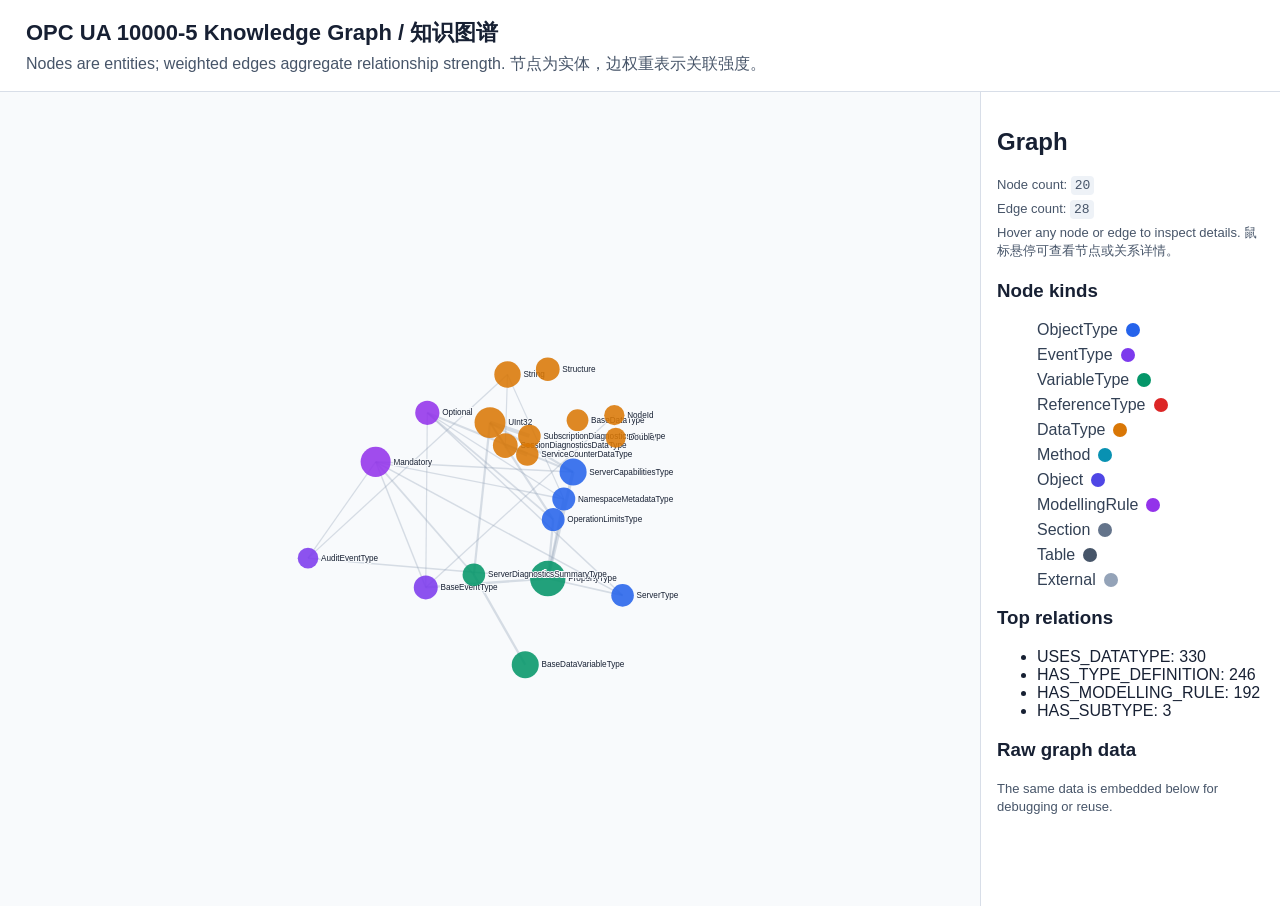
==== commit 1ff91872: "Limit graph display to top related nodes" ====
--- a/exports/knowledge_graph.html
+++ b/exports/knowledge_graph.html
@@ -25,13 +25,13 @@
   </header>
   <main class="wrap">
     <svg viewBox="0 0 1440 940" role="img" aria-label="Knowledge graph">
-      <g><line x1="731.2" y1="270.8" x2="722.9" y2="393.0" stroke="#94a3b8" stroke-width="6.20" opacity="0.34"><title>DataType:ServiceCounterDataType -&gt; DataType:SessionDiagnosticsDataType | weight=87 | USES_DATATYPE</title></line><line x1="735.6" y1="261.3" x2="720.0" y2="362.3" stroke="#94a3b8" stroke-width="5.86" opacity="0.34"><title>DataType:SubscriptionDiagnosticsDataType -&gt; DataType:UInt32 | weight=81 | USES_DATATYPE</title></line><line x1="781.7" y1="598.1" x2="847.4" y2="499.1" stroke="#94a3b8" stroke-width="4.65" opacity="0.34"><title>ObjectType:ServerCapabilitiesType -&gt; VariableType:PropertyType | weight=60 | HAS_TYPE_DEFINITION</title></line><line x1="813.2" y1="395.7" x2="847.4" y2="499.1" stroke="#94a3b8" stroke-width="3.44" opacity="0.34"><title>EventType:BaseEventType -&gt; VariableType:PropertyType | weight=39 | HAS_TYPE_DEFINITION</title></line><line x1="826.5" y1="500.3" x2="814.6" y2="502.4" stroke="#94a3b8" stroke-width="3.44" opacity="0.34"><title>VariableType:BaseDataVariableType -&gt; VariableType:ServerDiagnosticsSummaryType | weight=39 | HAS_SUBTYPE, HAS_TYPE_DEFINITION</title></line><line x1="720.0" y1="362.3" x2="755.7" y2="599.4" stroke="#94a3b8" stroke-width="3.27" opacity="0.34"><title>DataType:UInt32 -&gt; ObjectType:OperationLimitsType | weight=36 | USES_DATATYPE</title></line><line x1="755.7" y1="599.4" x2="847.4" y2="499.1" stroke="#94a3b8" stroke-width="3.27" opacity="0.34"><title>ObjectType:OperationLimitsType -&gt; VariableType:PropertyType | weight=36 | HAS_TYPE_DEFINITION</title></line><line x1="792.1" y1="681.0" x2="847.4" y2="499.1" stroke="#94a3b8" stroke-width="3.27" opacity="0.34"><title>ObjectType:NamespaceMetadataType -&gt; VariableType:PropertyType | weight=36 | HAS_TYPE_DEFINITION</title></line><line x1="720.0" y1="362.3" x2="814.6" y2="502.4" stroke="#94a3b8" stroke-width="3.27" opacity="0.34"><title>DataType:UInt32 -&gt; VariableType:ServerDiagnosticsSummaryType | weight=36 | USES_DATATYPE</title></line><line x1="745.6" y1="319.2" x2="720.0" y2="362.3" stroke="#94a3b8" stroke-width="3.27" opacity="0.34"><title>DataType:ServerDiagnosticsSummaryDataType -&gt; DataType:UInt32 | weight=36 | USES_DATATYPE</title></line><line x1="720.0" y1="362.3" x2="781.7" y2="598.1" stroke="#94a3b8" stroke-width="3.10" opacity="0.34"><title>DataType:UInt32 -&gt; ObjectType:ServerCapabilitiesType | weight=33 | USES_DATATYPE</title></line><line x1="574.8" y1="470.0" x2="781.7" y2="598.1" stroke="#94a3b8" stroke-width="2.92" opacity="0.34"><title>ModellingRule:Optional -&gt; ObjectType:ServerCapabilitiesType | weight=30 | HAS_MODELLING_RULE</title></line><line x1="574.8" y1="470.0" x2="755.7" y2="599.4" stroke="#94a3b8" stroke-width="2.58" opacity="0.34"><title>ModellingRule:Optional -&gt; ObjectType:OperationLimitsType | weight=24 | HAS_MODELLING_RULE</title></line><line x1="559.0" y1="506.7" x2="814.6" y2="502.4" stroke="#94a3b8" stroke-width="2.58" opacity="0.34"><title>ModellingRule:Mandatory -&gt; VariableType:ServerDiagnosticsSummaryType | weight=24 | HAS_MODELLING_RULE</title></line><line x1="766.3" y1="583.1" x2="847.4" y2="499.1" stroke="#94a3b8" stroke-width="2.41" opacity="0.34"><title>ObjectType:ServerType -&gt; VariableType:PropertyType | weight=21 | HAS_TYPE_DEFINITION</title></line><line x1="826.5" y1="500.3" x2="951.4" y2="577.7" stroke="#94a3b8" stroke-width="2.41" opacity="0.34"><title>VariableType:BaseDataVariableType -&gt; VariableType:BuildInfoType | weight=21 | HAS_SUBTYPE, HAS_TYPE_DEFINITION</title></line><line x1="559.0" y1="506.7" x2="766.3" y2="583.1" stroke="#94a3b8" stroke-width="2.23" opacity="0.34"><title>ModellingRule:Mandatory -&gt; ObjectType:ServerType | weight=18 | HAS_MODELLING_RULE</title></line><line x1="559.0" y1="506.7" x2="781.7" y2="598.1" stroke="#94a3b8" stroke-width="2.23" opacity="0.34"><title>ModellingRule:Mandatory -&gt; ObjectType:ServerCapabilitiesType | weight=18 | HAS_MODELLING_RULE</title></line><line x1="879.1" y1="351.3" x2="847.4" y2="499.1" stroke="#94a3b8" stroke-width="2.23" opacity="0.34"><title>EventType:AuditEventType -&gt; VariableType:PropertyType | weight=18 | HAS_TYPE_DEFINITION</title></line><line x1="826.5" y1="500.3" x2="947.7" y2="561.7" stroke="#94a3b8" stroke-width="2.23" opacity="0.34"><title>VariableType:BaseDataVariableType -&gt; VariableType:ServerStatusType | weight=18 | HAS_SUBTYPE, HAS_TYPE_DEFINITION</title></line><line x1="738.4" y1="307.1" x2="826.5" y2="500.3" stroke="#94a3b8" stroke-width="2.23" opacity="0.34"><title>DataType:BitFieldDefinition -&gt; VariableType:BaseDataVariableType | weight=18 | HAS_TYPE_DEFINITION</title></line><line x1="574.8" y1="470.0" x2="766.3" y2="583.1" stroke="#94a3b8" stroke-width="2.12" opacity="0.34"><title>ModellingRule:Optional -&gt; ObjectType:ServerType | weight=16 | HAS_MODELLING_RULE</title></line><line x1="813.2" y1="395.7" x2="559.0" y2="506.7" stroke="#94a3b8" stroke-width="2.12" opacity="0.34"><title>EventType:BaseEventType -&gt; ModellingRule:Mandatory | weight=16 | HAS_MODELLING_RULE</title></line><line x1="918.6" y1="349.6" x2="847.4" y2="499.1" stroke="#94a3b8" stroke-width="2.06" opacity="0.34"><title>EventType:AuditClientUpdateMethodResultEventType -&gt; VariableType:PropertyType | weight=15 | HAS_TYPE_DEFINITION</title></line><line x1="721.6" y1="382.3" x2="951.4" y2="577.7" stroke="#94a3b8" stroke-width="2.06" opacity="0.34"><title>DataType:String -&gt; VariableType:BuildInfoType | weight=15 | USES_DATATYPE</title></line><line x1="770.5" y1="281.5" x2="721.6" y2="382.3" stroke="#94a3b8" stroke-width="2.06" opacity="0.34"><title>DataType:BuildInfo -&gt; DataType:String | weight=15 | USES_DATATYPE</title></line><line x1="722.9" y1="393.0" x2="720.0" y2="362.3" stroke="#94a3b8" stroke-width="2.06" opacity="0.34"><title>DataType:SessionDiagnosticsDataType -&gt; DataType:UInt32 | weight=15 | USES_DATATYPE</title></line><line x1="760.1" y1="294.3" x2="721.6" y2="382.3" stroke="#94a3b8" stroke-width="2.06" opacity="0.34"><title>DataType:SessionSecurityDiagnosticsDataType -&gt; DataType:String | weight=15 | USES_DATATYPE</title></line><line x1="559.0" y1="506.7" x2="792.1" y2="681.0" stroke="#94a3b8" stroke-width="2.00" opacity="0.34"><title>ModellingRule:Mandatory -&gt; ObjectType:NamespaceMetadataType | weight=14 | HAS_MODELLING_RULE</title></line><line x1="823.3" y1="354.4" x2="766.3" y2="583.1" stroke="#94a3b8" stroke-width="1.89" opacity="0.34"><title>DataType:Definedin9 -&gt; ObjectType:ServerType | weight=12 | USES_DATATYPE</title></line><line x1="770.1" y1="317.6" x2="781.7" y2="598.1" stroke="#94a3b8" stroke-width="1.89" opacity="0.34"><title>DataType:UInt16 -&gt; ObjectType:ServerCapabilitiesType | weight=12 | USES_DATATYPE</title></line><line x1="574.8" y1="470.0" x2="792.1" y2="681.0" stroke="#94a3b8" stroke-width="1.89" opacity="0.34"><title>ModellingRule:Optional -&gt; ObjectType:NamespaceMetadataType | weight=12 | HAS_MODELLING_RULE</title></line><line x1="721.6" y1="382.3" x2="879.1" y2="351.3" stroke="#94a3b8" stroke-width="1.89" opacity="0.34"><title>DataType:String -&gt; EventType:AuditEventType | weight=12 | USES_DATATYPE</title></line><line x1="865.2" y1="368.7" x2="847.4" y2="499.1" stroke="#94a3b8" stroke-width="1.89" opacity="0.34"><title>EventType:AuditCreateSessionEventType -&gt; VariableType:PropertyType | weight=12 | HAS_TYPE_DEFINITION</title></line><line x1="880.6" y1="379.6" x2="847.4" y2="499.1" stroke="#94a3b8" stroke-width="1.89" opacity="0.34"><title>EventType:AuditActivateSessionEventType -&gt; VariableType:PropertyType | weight=12 | HAS_TYPE_DEFINITION</title></line><line x1="885.7" y1="383.6" x2="847.4" y2="499.1" stroke="#94a3b8" stroke-width="1.89" opacity="0.34"><title>EventType:AuditWriteUpdateEventType -&gt; VariableType:PropertyType | weight=12 | HAS_TYPE_DEFINITION</title></line><line x1="906.5" y1="348.6" x2="847.4" y2="499.1" stroke="#94a3b8" stroke-width="1.89" opacity="0.34"><title>EventType:AuditUpdateMethodEventType -&gt; VariableType:PropertyType | weight=12 | HAS_TYPE_DEFINITION</title></line><line x1="559.0" y1="506.7" x2="947.7" y2="561.7" stroke="#94a3b8" stroke-width="1.89" opacity="0.34"><title>ModellingRule:Mandatory -&gt; VariableType:ServerStatusType | weight=12 | HAS_MODELLING_RULE</title></line><line x1="559.0" y1="506.7" x2="951.4" y2="577.7" stroke="#94a3b8" stroke-width="1.89" opacity="0.34"><title>ModellingRule:Mandatory -&gt; VariableType:BuildInfoType | weight=12 | HAS_MODELLING_RULE</title></line><line x1="738.4" y1="307.1" x2="756.7" y2="321.9" stroke="#94a3b8" stroke-width="1.89" opacity="0.34"><title>DataType:BitFieldDefinition -&gt; DataType:Boolean | weight=12 | USES_DATATYPE</title></line><line x1="813.2" y1="395.7" x2="574.8" y2="470.0" stroke="#94a3b8" stroke-width="1.77" opacity="0.34"><title>EventType:BaseEventType -&gt; ModellingRule:Optional | weight=10 | HAS_MODELLING_RULE</title></line><line x1="879.1" y1="351.3" x2="559.0" y2="506.7" stroke="#94a3b8" stroke-width="1.77" opacity="0.34"><title>EventType:AuditEventType -&gt; ModellingRule:Mandatory | weight=10 | HAS_MODELLING_RULE</title></line><line x1="918.6" y1="349.6" x2="559.0" y2="506.7" stroke="#94a3b8" stroke-width="1.77" opacity="0.34"><title>EventType:AuditClientUpdateMethodResultEventType -&gt; ModellingRule:Mandatory | weight=10 | HAS_MODELLING_RULE</title></line><line x1="721.6" y1="382.3" x2="792.1" y2="681.0" stroke="#94a3b8" stroke-width="1.72" opacity="0.34"><title>DataType:String -&gt; ObjectType:NamespaceMetadataType | weight=9 | USES_DATATYPE</title></line><line x1="749.3" y1="275.8" x2="813.2" y2="395.7" stroke="#94a3b8" stroke-width="1.72" opacity="0.34"><title>DataType:NodeId -&gt; EventType:BaseEventType | weight=9 | USES_DATATYPE</title></line><line x1="721.6" y1="382.3" x2="872.2" y2="598.1" stroke="#94a3b8" stroke-width="1.72" opacity="0.34"><title>DataType:String -&gt; VariableType:AudioVariableType | weight=9 | USES_DATATYPE</title></line><line x1="872.2" y1="598.1" x2="847.4" y2="499.1" stroke="#94a3b8" stroke-width="1.72" opacity="0.34"><title>VariableType:AudioVariableType -&gt; VariableType:PropertyType | weight=9 | HAS_TYPE_DEFINITION</title></line><line x1="826.5" y1="500.3" x2="901.3" y2="658.6" stroke="#94a3b8" stroke-width="1.72" opacity="0.34"><title>VariableType:BaseDataVariableType -&gt; VariableType:RationalNumberType | weight=9 | HAS_SUBTYPE, HAS_TYPE_DEFINITION</title></line><line x1="747.6" y1="260.6" x2="913.4" y2="616.0" stroke="#94a3b8" stroke-width="1.72" opacity="0.34"><title>DataType:Double -&gt; VariableType:3DVectorType | weight=9 | USES_DATATYPE</title></line><line x1="913.4" y1="616.0" x2="826.5" y2="500.3" stroke="#94a3b8" stroke-width="1.72" opacity="0.34"><title>VariableType:3DVectorType -&gt; VariableType:BaseDataVariableType | weight=9 | HAS_TYPE_DEFINITION</title></line><line x1="747.6" y1="260.6" x2="933.1" y2="613.9" stroke="#94a3b8" stroke-width="1.72" opacity="0.34"><title>DataType:Double -&gt; VariableType:3DCartesianCoordinatesType | weight=9 | USES_DATATYPE</title></line><line x1="933.1" y1="613.9" x2="826.5" y2="500.3" stroke="#94a3b8" stroke-width="1.72" opacity="0.34"><title>VariableType:3DCartesianCoordinatesType -&gt; VariableType:BaseDataVariableType | weight=9 | HAS_TYPE_DEFINITION</title></line><line x1="747.6" y1="260.6" x2="899.9" y2="578.1" stroke="#94a3b8" stroke-width="1.72" opacity="0.34"><title>DataType:Double -&gt; VariableType:3DOrientationType | weight=9 | USES_DATATYPE</title></line><line x1="899.9" y1="578.1" x2="826.5" y2="500.3" stroke="#94a3b8" stroke-width="1.72" opacity="0.34"><title>VariableType:3DOrientationType -&gt; VariableType:BaseDataVariableType | weight=9 | HAS_TYPE_DEFINITION</title></line><line x1="801.8" y1="322.1" x2="720.0" y2="362.3" stroke="#94a3b8" stroke-width="1.72" opacity="0.34"><title>DataType:SamplingIntervalDiagnosticsDataType -&gt; DataType:UInt32 | weight=9 | USES_DATATYPE</title></line><line x1="722.9" y1="393.0" x2="721.6" y2="382.3" stroke="#94a3b8" stroke-width="1.72" opacity="0.34"><title>DataType:SessionDiagnosticsDataType -&gt; DataType:String | weight=9 | USES_DATATYPE</title></line><line x1="812.4" y1="349.6" x2="747.6" y2="260.6" stroke="#94a3b8" stroke-width="1.72" opacity="0.34"><title>DataType:3DVector -&gt; DataType:Double | weight=9 | USES_DATATYPE</title></line><line x1="806.1" y1="272.7" x2="747.6" y2="260.6" stroke="#94a3b8" stroke-width="1.72" opacity="0.34"><title>DataType:3DCartesianCoordinates -&gt; DataType:Double | weight=9 | USES_DATATYPE</title></line><line x1="797.1" y1="301.8" x2="747.6" y2="260.6" stroke="#94a3b8" stroke-width="1.72" opacity="0.34"><title>DataType:3DOrientation -&gt; DataType:Double | weight=9 | USES_DATATYPE</title></line><line x1="738.4" y1="307.1" x2="833.1" y2="338.5" stroke="#94a3b8" stroke-width="1.72" opacity="0.34"><title>DataType:BitFieldDefinition -&gt; DataType:BitFieldDefinition[] | weight=9 | USES_DATATYPE</title></line><line x1="738.4" y1="307.1" x2="847.4" y2="499.1" stroke="#94a3b8" stroke-width="1.72" opacity="0.34"><title>DataType:BitFieldDefinition -&gt; VariableType:PropertyType | weight=9 | HAS_TYPE_DEFINITION</title></line><line x1="865.2" y1="368.7" x2="559.0" y2="506.7" stroke="#94a3b8" stroke-width="1.66" opacity="0.34"><title>EventType:AuditCreateSessionEventType -&gt; ModellingRule:Mandatory | weight=8 | HAS_MODELLING_RULE</title></line><line x1="885.7" y1="383.6" x2="559.0" y2="506.7" stroke="#94a3b8" stroke-width="1.66" opacity="0.34"><title>EventType:AuditWriteUpdateEventType -&gt; ModellingRule:Mandatory | weight=8 | HAS_MODELLING_RULE</title></line><line x1="786.7" y1="309.0" x2="766.3" y2="583.1" stroke="#94a3b8" stroke-width="1.54" opacity="0.34"><title>DataType:String[] -&gt; ObjectType:ServerType | weight=6 | USES_DATATYPE</title></line><line x1="619.9" y1="714.4" x2="781.7" y2="598.1" stroke="#94a3b8" stroke-width="1.54" opacity="0.34"><title>ObjectType:FolderType -&gt; ObjectType:ServerCapabilitiesType | weight=6 | HAS_TYPE_DEFINITION</title></line><line x1="559.0" y1="506.7" x2="754.3" y2="697.6" stroke="#94a3b8" stroke-width="1.54" opacity="0.34"><title>ModellingRule:Mandatory -&gt; ObjectType:SessionDiagnosticsObjectType | weight=6 | HAS_MODELLING_RULE</title></line><line x1="740.9" y1="701.9" x2="847.4" y2="499.1" stroke="#94a3b8" stroke-width="1.54" opacity="0.34"><title>ObjectType:NonTransparentBackupRedundancyType -&gt; VariableType:PropertyType | weight=6 | HAS_TYPE_DEFINITION</title></line><line x1="559.0" y1="506.7" x2="740.9" y2="701.9" stroke="#94a3b8" stroke-width="1.54" opacity="0.34"><title>ModellingRule:Mandatory -&gt; ObjectType:NonTransparentBackupRedundancyType | weight=6 | HAS_MODELLING_RULE</title></line><line x1="753.3" y1="294.2" x2="813.2" y2="395.7" stroke="#94a3b8" stroke-width="1.54" opacity="0.34"><title>DataType:UtcTime -&gt; EventType:BaseEventType | weight=6 | USES_DATATYPE</title></line><line x1="798.7" y1="333.7" x2="813.2" y2="395.7" stroke="#94a3b8" stroke-width="1.54" opacity="0.34"><title>DataType:LocalizedText -&gt; EventType:BaseEventType | weight=6 | USES_DATATYPE</title></line><line x1="721.6" y1="382.3" x2="865.2" y2="368.7" stroke="#94a3b8" stroke-width="1.54" opacity="0.34"><title>DataType:String -&gt; EventType:AuditCreateSessionEventType | weight=6 | USES_DATATYPE</title></line><line x1="880.6" y1="379.6" x2="559.0" y2="506.7" stroke="#94a3b8" stroke-width="1.54" opacity="0.34"><title>EventType:AuditActivateSessionEventType -&gt; ModellingRule:Mandatory | weight=6 | HAS_MODELLING_RULE</title></line><line x1="721.6" y1="382.3" x2="909.5" y2="400.3" stroke="#94a3b8" stroke-width="1.54" opacity="0.34"><title>DataType:String -&gt; EventType:AuditCertificateDataMismatchEventType | weight=6 | USES_DATATYPE</title></line><line x1="909.5" y1="400.3" x2="847.4" y2="499.1" stroke="#94a3b8" stroke-width="1.54" opacity="0.34"><title>EventType:AuditCertificateDataMismatchEventType -&gt; VariableType:PropertyType | weight=6 | HAS_TYPE_DEFINITION</title></line><line x1="735.1" y1="309.4" x2="885.7" y2="383.6" stroke="#94a3b8" stroke-width="1.54" opacity="0.34"><title>DataType:BaseDataType -&gt; EventType:AuditWriteUpdateEventType | weight=6 | USES_DATATYPE</title></line><line x1="857.2" y1="304.4" x2="906.5" y2="348.6" stroke="#94a3b8" stroke-width="1.54" opacity="0.34"><title>DataType:BaseDataType[] -&gt; EventType:AuditUpdateMethodEventType | weight=6 | USES_DATATYPE</title></line><line x1="883.0" y1="404.0" x2="847.4" y2="499.1" stroke="#94a3b8" stroke-width="1.54" opacity="0.34"><title>EventType:ProgressEventType -&gt; VariableType:PropertyType | weight=6 | HAS_TYPE_DEFINITION</title></line><line x1="839.3" y1="355.1" x2="918.6" y2="349.6" stroke="#94a3b8" stroke-width="1.54" opacity="0.34"><title>DataType:ExpandedNodeId -&gt; EventType:AuditClientUpdateMethodResultEventType | weight=6 | USES_DATATYPE</title></line><line x1="857.2" y1="304.4" x2="918.6" y2="349.6" stroke="#94a3b8" stroke-width="1.54" opacity="0.34"><title>DataType:BaseDataType[] -&gt; EventType:AuditClientUpdateMethodResultEventType | weight=6 | USES_DATATYPE</title></line><line x1="753.3" y1="294.2" x2="947.7" y2="561.7" stroke="#94a3b8" stroke-width="1.54" opacity="0.34"><title>DataType:UtcTime -&gt; VariableType:ServerStatusType | weight=6 | USES_DATATYPE</title></line><line x1="574.8" y1="470.0" x2="872.2" y2="598.1" stroke="#94a3b8" stroke-width="1.54" opacity="0.34"><title>ModellingRule:Optional -&gt; VariableType:AudioVariableType | weight=6 | HAS_MODELLING_RULE</title></line><line x1="559.0" y1="506.7" x2="913.4" y2="616.0" stroke="#94a3b8" stroke-width="1.54" opacity="0.34"><title>ModellingRule:Mandatory -&gt; VariableType:3DVectorType | weight=6 | HAS_MODELLING_RULE</title></line><line x1="559.0" y1="506.7" x2="933.1" y2="613.9" stroke="#94a3b8" stroke-width="1.54" opacity="0.34"><title>ModellingRule:Mandatory -&gt; VariableType:3DCartesianCoordinatesType | weight=6 | HAS_MODELLING_RULE</title></line><line x1="559.0" y1="506.7" x2="899.9" y2="578.1" stroke="#94a3b8" stroke-width="1.54" opacity="0.34"><title>ModellingRule:Mandatory -&gt; VariableType:3DOrientationType | weight=6 | HAS_MODELLING_RULE</title></line><line x1="826.5" y1="500.3" x2="903.0" y2="567.2" stroke="#94a3b8" stroke-width="1.54" opacity="0.34"><title>VariableType:BaseDataVariableType -&gt; VariableType:FrameType | weight=6 | HAS_SUBTYPE, HAS_TYPE_DEFINITION</title></line><line x1="756.7" y1="321.9" x2="903.0" y2="567.2" stroke="#94a3b8" stroke-width="1.54" opacity="0.34"><title>DataType:Boolean -&gt; VariableType:FrameType | weight=6 | USES_DATATYPE</title></line><line x1="903.0" y1="567.2" x2="847.4" y2="499.1" stroke="#94a3b8" stroke-width="1.54" opacity="0.34"><title>VariableType:FrameType -&gt; VariableType:PropertyType | weight=6 | HAS_TYPE_DEFINITION</title></line><line x1="574.8" y1="470.0" x2="903.0" y2="567.2" stroke="#94a3b8" stroke-width="1.54" opacity="0.34"><title>ModellingRule:Optional -&gt; VariableType:FrameType | weight=6 | HAS_MODELLING_RULE</title></line><line x1="735.1" y1="309.4" x2="884.2" y2="623.7" stroke="#94a3b8" stroke-width="1.54" opacity="0.34"><title>DataType:BaseDataType -&gt; VariableType:BitFieldType | weight=6 | USES_DATATYPE</title></line><line x1="821.4" y1="654.9" x2="884.2" y2="623.7" stroke="#94a3b8" stroke-width="1.54" opacity="0.34"><title>VariableType:BaseVariableType -&gt; VariableType:BitFieldType | weight=6 | HAS_TYPE_DEFINITION</title></line><line x1="819.9" y1="281.0" x2="543.5" y2="211.1" stroke="#94a3b8" stroke-width="1.54" opacity="0.34"><title>DataType:Argument[] -&gt; Method:GetMonitoredItems | weight=6 | USES_DATATYPE</title></line><line x1="543.5" y1="211.1" x2="847.4" y2="499.1" stroke="#94a3b8" stroke-width="1.54" opacity="0.34"><title>Method:GetMonitoredItems -&gt; VariableType:PropertyType | weight=6 | HAS_TYPE_DEFINITION</title></line><line x1="819.9" y1="281.0" x2="443.8" y2="249.8" stroke="#94a3b8" stroke-width="1.54" opacity="0.34"><title>DataType:Argument[] -&gt; Method:SetSubscriptionDurable | weight=6 | USES_DATATYPE</title></line><line x1="443.8" y1="249.8" x2="847.4" y2="499.1" stroke="#94a3b8" stroke-width="1.54" opacity="0.34"><title>Method:SetSubscriptionDurable -&gt; VariableType:PropertyType | weight=6 | HAS_TYPE_DEFINITION</title></line><line x1="768.6" y1="312.4" x2="753.3" y2="294.2" stroke="#94a3b8" stroke-width="1.54" opacity="0.34"><title>DataType:ServerStatusDataType -&gt; DataType:UtcTime | weight=6 | USES_DATATYPE</title></line><line x1="722.9" y1="393.0" x2="753.3" y2="294.2" stroke="#94a3b8" stroke-width="1.54" opacity="0.34"><title>DataType:SessionDiagnosticsDataType -&gt; DataType:UtcTime | weight=6 | USES_DATATYPE</title></line><line x1="731.2" y1="270.8" x2="720.0" y2="362.3" stroke="#94a3b8" stroke-width="1.54" opacity="0.34"><title>DataType:ServiceCounterDataType -&gt; DataType:UInt32 | weight=6 | USES_DATATYPE</title></line><line x1="764.1" y1="258.9" x2="749.3" y2="275.8" stroke="#94a3b8" stroke-width="1.54" opacity="0.34"><title>DataType:ModelChangeStructureDataType -&gt; DataType:NodeId | weight=6 | USES_DATATYPE</title></line><line x1="749.3" y1="275.8" x2="833.0" y2="357.0" stroke="#94a3b8" stroke-width="1.54" opacity="0.34"><title>DataType:NodeId -&gt; DataType:SemanticChangeStructureDataType | weight=6 | USES_DATATYPE</title></line><line x1="559.0" y1="506.7" x2="728.4" y2="750.0" stroke="#94a3b8" stroke-width="1.43" opacity="0.34"><title>ModellingRule:Mandatory -&gt; ObjectType:SessionsDiagnosticsSummaryType | weight=4 | HAS_MODELLING_RULE</title></line><line x1="909.5" y1="400.3" x2="559.0" y2="506.7" stroke="#94a3b8" stroke-width="1.43" opacity="0.34"><title>EventType:AuditCertificateDataMismatchEventType -&gt; ModellingRule:Mandatory | weight=4 | HAS_MODELLING_RULE</title></line><line x1="906.5" y1="348.6" x2="559.0" y2="506.7" stroke="#94a3b8" stroke-width="1.43" opacity="0.34"><title>EventType:AuditUpdateMethodEventType -&gt; ModellingRule:Mandatory | weight=4 | HAS_MODELLING_RULE</title></line><line x1="906.5" y1="348.6" x2="574.8" y2="470.0" stroke="#94a3b8" stroke-width="1.43" opacity="0.34"><title>EventType:AuditUpdateMethodEventType -&gt; ModellingRule:Optional | weight=4 | HAS_MODELLING_RULE</title></line><line x1="883.0" y1="404.0" x2="559.0" y2="506.7" stroke="#94a3b8" stroke-width="1.43" opacity="0.34"><title>EventType:ProgressEventType -&gt; ModellingRule:Mandatory | weight=4 | HAS_MODELLING_RULE</title></line><line x1="559.0" y1="506.7" x2="901.3" y2="658.6" stroke="#94a3b8" stroke-width="1.43" opacity="0.34"><title>ModellingRule:Mandatory -&gt; VariableType:RationalNumberType | weight=4 | HAS_MODELLING_RULE</title></line><line x1="559.0" y1="506.7" x2="903.0" y2="567.2" stroke="#94a3b8" stroke-width="1.43" opacity="0.34"><title>ModellingRule:Mandatory -&gt; VariableType:FrameType | weight=4 | HAS_MODELLING_RULE</title></line><line x1="559.0" y1="506.7" x2="867.9" y2="641.1" stroke="#94a3b8" stroke-width="1.43" opacity="0.34"><title>ModellingRule:Mandatory -&gt; VariableType:3DFrameType | weight=4 | HAS_MODELLING_RULE</title></line><line x1="543.5" y1="211.1" x2="559.0" y2="506.7" stroke="#94a3b8" stroke-width="1.43" opacity="0.34"><title>Method:GetMonitoredItems -&gt; ModellingRule:Mandatory | weight=4 | HAS_MODELLING_RULE</title></line><line x1="443.8" y1="249.8" x2="559.0" y2="506.7" stroke="#94a3b8" stroke-width="1.43" opacity="0.34"><title>Method:SetSubscriptionDurable -&gt; ModellingRule:Mandatory | weight=4 | HAS_MODELLING_RULE</title></line><line x1="777.8" y1="742.1" x2="766.3" y2="583.1" stroke="#94a3b8" stroke-width="1.37" opacity="0.34"><title>ObjectType:BaseObjectType -&gt; ObjectType:ServerType | weight=3 | HAS_SUBTYPE</title></line><line x1="864.9" y1="340.5" x2="766.3" y2="583.1" stroke="#94a3b8" stroke-width="1.37" opacity="0.34"><title>DataType:VersionTime -&gt; ObjectType:ServerType | weight=3 | USES_DATATYPE</title></line><line x1="768.6" y1="312.4" x2="766.3" y2="583.1" stroke="#94a3b8" stroke-width="1.37" opacity="0.34"><title>DataType:ServerStatusDataType -&gt; ObjectType:ServerType | weight=3 | USES_DATATYPE</title></line><line x1="776.5" y1="326.1" x2="766.3" y2="583.1" stroke="#94a3b8" stroke-width="1.37" opacity="0.34"><title>DataType:Byte -&gt; ObjectType:ServerType | weight=3 | USES_DATATYPE</title></line><line x1="756.7" y1="321.9" x2="766.3" y2="583.1" stroke="#94a3b8" stroke-width="1.37" opacity="0.34"><title>DataType:Boolean -&gt; ObjectType:ServerType | weight=3 | USES_DATATYPE</title></line><line x1="835.9" y1="324.7" x2="766.3" y2="583.1" stroke="#94a3b8" stroke-width="1.37" opacity="0.34"><title>DataType:DateTime -&gt; ObjectType:ServerType | weight=3 | USES_DATATYPE</title></line><line x1="875.6" y1="325.6" x2="766.3" y2="583.1" stroke="#94a3b8" stroke-width="1.37" opacity="0.34"><title>DataType:TimeZoneDataType -&gt; ObjectType:ServerType | weight=3 | USES_DATATYPE</title></line><line x1="781.7" y1="598.1" x2="766.3" y2="583.1" stroke="#94a3b8" stroke-width="1.37" opacity="0.34"><title>ObjectType:ServerCapabilitiesType -&gt; ObjectType:ServerType | weight=3 | HAS_TYPE_DEFINITION</title></line><line x1="660.8" y1="748.4" x2="766.3" y2="583.1" stroke="#94a3b8" stroke-width="1.37" opacity="0.34"><title>ObjectType:ServerDiagnosticsType -&gt; ObjectType:ServerType | weight=3 | HAS_TYPE_DEFINITION</title></line><line x1="712.1" y1="735.2" x2="766.3" y2="583.1" stroke="#94a3b8" stroke-width="1.37" opacity="0.34"><title>ObjectType:ServerRedundancyType -&gt; ObjectType:ServerType | weight=3 | HAS_TYPE_DEFINITION</title></line><line x1="648.4" y1="679.6" x2="766.3" y2="583.1" stroke="#94a3b8" stroke-width="1.37" opacity="0.34"><title>ObjectType:NamespacesType -&gt; ObjectType:ServerType | weight=3 | HAS_TYPE_DEFINITION</title></line><line x1="777.8" y1="742.1" x2="781.7" y2="598.1" stroke="#94a3b8" stroke-width="1.37" opacity="0.34"><title>ObjectType:BaseObjectType -&gt; ObjectType:ServerCapabilitiesType | weight=3 | HAS_SUBTYPE</title></line><line x1="786.7" y1="309.0" x2="781.7" y2="598.1" stroke="#94a3b8" stroke-width="1.37" opacity="0.34"><title>DataType:String[] -&gt; ObjectType:ServerCapabilitiesType | weight=3 | USES_DATATYPE</title></line><line x1="805.9" y1="299.8" x2="781.7" y2="598.1" stroke="#94a3b8" stroke-width="1.37" opacity="0.34"><title>DataType:Duration -&gt; ObjectType:ServerCapabilitiesType | weight=3 | USES_DATATYPE</title></line><line x1="755.7" y1="599.4" x2="781.7" y2="598.1" stroke="#94a3b8" stroke-width="1.37" opacity="0.34"><title>ObjectType:OperationLimitsType -&gt; ObjectType:ServerCapabilitiesType | weight=3 | HAS_TYPE_DEFINITION</title></line><line x1="735.1" y1="309.4" x2="781.7" y2="598.1" stroke="#94a3b8" stroke-width="1.37" opacity="0.34"><title>DataType:BaseDataType -&gt; ObjectType:ServerCapabilitiesType | weight=3 | USES_DATATYPE</title></line><line x1="777.8" y1="742.1" x2="660.8" y2="748.4" stroke="#94a3b8" stroke-width="1.37" opacity="0.34"><title>ObjectType:BaseObjectType -&gt; ObjectType:ServerDiagnosticsType | weight=3 | HAS_SUBTYPE</title></line><line x1="777.8" y1="742.1" x2="728.4" y2="750.0" stroke="#94a3b8" stroke-width="1.37" opacity="0.34"><title>ObjectType:BaseObjectType -&gt; ObjectType:SessionsDiagnosticsSummaryType | weight=3 | HAS_SUBTYPE</title></line><line x1="754.3" y1="697.6" x2="728.4" y2="750.0" stroke="#94a3b8" stroke-width="1.37" opacity="0.34"><title>ObjectType:SessionDiagnosticsObjectType -&gt; ObjectType:SessionsDiagnosticsSummaryType | weight=3 | HAS_TYPE_DEFINITION</title></line><line x1="777.8" y1="742.1" x2="754.3" y2="697.6" stroke="#94a3b8" stroke-width="1.37" opacity="0.34"><title>ObjectType:BaseObjectType -&gt; ObjectType:SessionDiagnosticsObjectType | weight=3 | HAS_SUBTYPE</title></line><line x1="722.9" y1="393.0" x2="754.3" y2="697.6" stroke="#94a3b8" stroke-width="1.37" opacity="0.34"><title>DataType:SessionDiagnosticsDataType -&gt; ObjectType:SessionDiagnosticsObjectType | weight=3 | USES_DATATYPE</title></line><line x1="760.1" y1="294.3" x2="754.3" y2="697.6" stroke="#94a3b8" stroke-width="1.37" opacity="0.34"><title>DataType:SessionSecurityDiagnosticsDataType -&gt; ObjectType:SessionDiagnosticsObjectType | weight=3 | USES_DATATYPE</title></line><line x1="835.5" y1="370.6" x2="754.3" y2="697.6" stroke="#94a3b8" stroke-width="1.37" opacity="0.34"><title>DataType:NodeId[] -&gt; ObjectType:SessionDiagnosticsObjectType | weight=3 | USES_DATATYPE</title></line><line x1="754.3" y1="697.6" x2="847.4" y2="499.1" stroke="#94a3b8" stroke-width="1.37" opacity="0.34"><title>ObjectType:SessionDiagnosticsObjectType -&gt; VariableType:PropertyType | weight=3 | HAS_TYPE_DEFINITION</title></line><line x1="777.8" y1="742.1" x2="712.1" y2="735.2" stroke="#94a3b8" stroke-width="1.37" opacity="0.34"><title>ObjectType:BaseObjectType -&gt; ObjectType:ServerRedundancyType | weight=3 | HAS_SUBTYPE</title></line><line x1="832.7" y1="317.3" x2="712.1" y2="735.2" stroke="#94a3b8" stroke-width="1.37" opacity="0.34"><title>DataType:RedundancySupport -&gt; ObjectType:ServerRedundancyType | weight=3 | USES_DATATYPE</title></line><line x1="700.1" y1="690.9" x2="712.1" y2="735.2" stroke="#94a3b8" stroke-width="1.37" opacity="0.34"><title>ObjectType:NonTransparentRedundancyType -&gt; ObjectType:ServerRedundancyType | weight=3 | HAS_SUBTYPE</title></line><line x1="786.7" y1="309.0" x2="700.1" y2="690.9" stroke="#94a3b8" stroke-width="1.37" opacity="0.34"><title>DataType:String[] -&gt; ObjectType:NonTransparentRedundancyType | weight=3 | USES_DATATYPE</title></line><line x1="700.1" y1="690.9" x2="847.4" y2="499.1" stroke="#94a3b8" stroke-width="1.37" opacity="0.34"><title>ObjectType:NonTransparentRedundancyType -&gt; VariableType:PropertyType | weight=3 | HAS_TYPE_DEFINITION</title></line><line x1="683.1" y1="715.1" x2="700.1" y2="690.9" stroke="#94a3b8" stroke-width="1.37" opacity="0.34"><title>ObjectType:NonTransparentNetworkRedundancyType -&gt; ObjectType:NonTransparentRedundancyType | weight=3 | HAS_SUBTYPE</title></line><line x1="683.1" y1="715.1" x2="847.4" y2="499.1" stroke="#94a3b8" stroke-width="1.37" opacity="0.34"><title>ObjectType:NonTransparentNetworkRedundancyType -&gt; VariableType:PropertyType | weight=3 | HAS_TYPE_DEFINITION</title></line><line x1="619.9" y1="714.4" x2="755.7" y2="599.4" stroke="#94a3b8" stroke-width="1.37" opacity="0.34"><title>ObjectType:FolderType -&gt; ObjectType:OperationLimitsType | weight=3 | HAS_SUBTYPE</title></line><line x1="777.8" y1="742.1" x2="792.1" y2="681.0" stroke="#94a3b8" stroke-width="1.37" opacity="0.34"><title>ObjectType:BaseObjectType -&gt; ObjectType:NamespaceMetadataType | weight=3 | HAS_SUBTYPE</title></line><line x1="835.9" y1="324.7" x2="792.1" y2="681.0" stroke="#94a3b8" stroke-width="1.37" opacity="0.34"><title>DataType:DateTime -&gt; ObjectType:NamespaceMetadataType | weight=3 | USES_DATATYPE</title></line><line x1="756.7" y1="321.9" x2="792.1" y2="681.0" stroke="#94a3b8" stroke-width="1.37" opacity="0.34"><title>DataType:Boolean -&gt; ObjectType:NamespaceMetadataType | weight=3 | USES_DATATYPE</title></line><line x1="653.7" y1="710.1" x2="792.1" y2="681.0" stroke="#94a3b8" stroke-width="1.37" opacity="0.34"><title>ObjectType:AddressSpaceFileType -&gt; ObjectType:NamespaceMetadataType | weight=3 | HAS_TYPE_DEFINITION</title></line><line x1="805.9" y1="338.7" x2="792.1" y2="681.0" stroke="#94a3b8" stroke-width="1.37" opacity="0.34"><title>DataType:AccessRestrictionType -&gt; ObjectType:NamespaceMetadataType | weight=3 | USES_DATATYPE</title></line><line x1="864.9" y1="340.5" x2="792.1" y2="681.0" stroke="#94a3b8" stroke-width="1.37" opacity="0.34"><title>DataType:VersionTime -&gt; ObjectType:NamespaceMetadataType | weight=3 | USES_DATATYPE</title></line><line x1="777.8" y1="742.1" x2="648.4" y2="679.6" stroke="#94a3b8" stroke-width="1.37" opacity="0.34"><title>ObjectType:BaseObjectType -&gt; ObjectType:NamespacesType | weight=3 | HAS_SUBTYPE</title></line><line x1="792.1" y1="681.0" x2="648.4" y2="679.6" stroke="#94a3b8" stroke-width="1.37" opacity="0.34"><title>ObjectType:NamespaceMetadataType -&gt; ObjectType:NamespacesType | weight=3 | HAS_TYPE_DEFINITION</title></line><line x1="740.9" y1="701.9" x2="700.1" y2="690.9" stroke="#94a3b8" stroke-width="1.37" opacity="0.34"><title>ObjectType:NonTransparentBackupRedundancyType -&gt; ObjectType:NonTransparentRedundancyType | weight=3 | HAS_SUBTYPE</title></line><line x1="815.7" y1="329.7" x2="740.9" y2="701.9" stroke="#94a3b8" stroke-width="1.37" opacity="0.34"><title>DataType:RedundantServerMode -&gt; ObjectType:NonTransparentBackupRedundancyType | weight=3 | USES_DATATYPE</title></line><line x1="789.8" y1="281.9" x2="813.2" y2="395.7" stroke="#94a3b8" stroke-width="1.37" opacity="0.34"><title>DataType:ByteString -&gt; EventType:BaseEventType | weight=3 | USES_DATATYPE</title></line><line x1="721.6" y1="382.3" x2="813.2" y2="395.7" stroke="#94a3b8" stroke-width="1.37" opacity="0.34"><title>DataType:String -&gt; EventType:BaseEventType | weight=3 | USES_DATATYPE</title></line><line x1="875.6" y1="325.6" x2="813.2" y2="395.7" stroke="#94a3b8" stroke-width="1.37" opacity="0.34"><title>DataType:TimeZoneDataType -&gt; EventType:BaseEventType | weight=3 | USES_DATATYPE</title></line><line x1="770.1" y1="317.6" x2="813.2" y2="395.7" stroke="#94a3b8" stroke-width="1.37" opacity="0.34"><title>DataType:UInt16 -&gt; EventType:BaseEventType | weight=3 | USES_DATATYPE</title></line><line x1="835.5" y1="370.6" x2="813.2" y2="395.7" stroke="#94a3b8" stroke-width="1.37" opacity="0.34"><title>DataType:NodeId[] -&gt; EventType:BaseEventType | weight=3 | USES_DATATYPE</title></line><line x1="778.6" y1="266.4" x2="813.2" y2="395.7" stroke="#94a3b8" stroke-width="1.37" opacity="0.34"><title>DataType:LocalizedText[] -&gt; EventType:BaseEventType | weight=3 | USES_DATATYPE</title></line><line x1="879.1" y1="351.3" x2="813.2" y2="395.7" stroke="#94a3b8" stroke-width="1.37" opacity="0.34"><title>EventType:AuditEventType -&gt; EventType:BaseEventType | weight=3 | HAS_SUBTYPE</title></line><line x1="753.3" y1="294.2" x2="879.1" y2="351.3" stroke="#94a3b8" stroke-width="1.37" opacity="0.34"><title>DataType:UtcTime -&gt; EventType:AuditEventType | weight=3 | USES_DATATYPE</title></line><line x1="756.7" y1="321.9" x2="879.1" y2="351.3" stroke="#94a3b8" stroke-width="1.37" opacity="0.34"><title>DataType:Boolean -&gt; EventType:AuditEventType | weight=3 | USES_DATATYPE</title></line><line x1="879.1" y1="351.3" x2="946.5" y2="394.8" stroke="#94a3b8" stroke-width="1.37" opacity="0.34"><title>EventType:AuditEventType -&gt; EventType:AuditSecurityEventType | weight=3 | HAS_SUBTYPE</title></line><line x1="828.8" y1="296.9" x2="946.5" y2="394.8" stroke="#94a3b8" stroke-width="1.37" opacity="0.34"><title>DataType:StatusCode -&gt; EventType:AuditSecurityEventType | weight=3 | USES_DATATYPE</title></line><line x1="946.5" y1="394.8" x2="847.4" y2="499.1" stroke="#94a3b8" stroke-width="1.37" opacity="0.34"><title>EventType:AuditSecurityEventType -&gt; VariableType:PropertyType | weight=3 | HAS_TYPE_DEFINITION</title></line><line x1="914.8" y1="412.2" x2="946.5" y2="394.8" stroke="#94a3b8" stroke-width="1.37" opacity="0.34"><title>EventType:AuditChannelEventType -&gt; EventType:AuditSecurityEventType | weight=3 | HAS_SUBTYPE</title></line><line x1="721.6" y1="382.3" x2="914.8" y2="412.2" stroke="#94a3b8" stroke-width="1.37" opacity="0.34"><title>DataType:String -&gt; EventType:AuditChannelEventType | weight=3 | USES_DATATYPE</title></line><line x1="914.8" y1="412.2" x2="847.4" y2="499.1" stroke="#94a3b8" stroke-width="1.37" opacity="0.34"><title>EventType:AuditChannelEventType -&gt; VariableType:PropertyType | weight=3 | HAS_TYPE_DEFINITION</title></line><line x1="914.8" y1="412.2" x2="953.7" y2="507.8" stroke="#94a3b8" stroke-width="1.37" opacity="0.34"><title>EventType:AuditChannelEventType -&gt; EventType:AuditOpenSecureChannelEventType | weight=3 | HAS_SUBTYPE</title></line><line x1="946.5" y1="394.8" x2="920.6" y2="381.2" stroke="#94a3b8" stroke-width="1.37" opacity="0.34"><title>EventType:AuditSecurityEventType -&gt; EventType:AuditSessionEventType | weight=3 | HAS_SUBTYPE</title></line><line x1="749.3" y1="275.8" x2="920.6" y2="381.2" stroke="#94a3b8" stroke-width="1.37" opacity="0.34"><title>DataType:NodeId -&gt; EventType:AuditSessionEventType | weight=3 | USES_DATATYPE</title></line><line x1="920.6" y1="381.2" x2="847.4" y2="499.1" stroke="#94a3b8" stroke-width="1.37" opacity="0.34"><title>EventType:AuditSessionEventType -&gt; VariableType:PropertyType | weight=3 | HAS_TYPE_DEFINITION</title></line><line x1="865.2" y1="368.7" x2="920.6" y2="381.2" stroke="#94a3b8" stroke-width="1.37" opacity="0.34"><title>EventType:AuditCreateSessionEventType -&gt; EventType:AuditSessionEventType | weight=3 | HAS_SUBTYPE</title></line><line x1="789.8" y1="281.9" x2="865.2" y2="368.7" stroke="#94a3b8" stroke-width="1.37" opacity="0.34"><title>DataType:ByteString -&gt; EventType:AuditCreateSessionEventType | weight=3 | USES_DATATYPE</title></line><line x1="805.9" y1="299.8" x2="865.2" y2="368.7" stroke="#94a3b8" stroke-width="1.37" opacity="0.34"><title>DataType:Duration -&gt; EventType:AuditCreateSessionEventType | weight=3 | USES_DATATYPE</title></line><line x1="865.2" y1="368.7" x2="905.5" y2="440.0" stroke="#94a3b8" stroke-width="1.37" opacity="0.34"><title>EventType:AuditCreateSessionEventType -&gt; EventType:AuditUrlMismatchEventType | weight=3 | HAS_SUBTYPE</title></line><line x1="721.6" y1="382.3" x2="905.5" y2="440.0" stroke="#94a3b8" stroke-width="1.37" opacity="0.34"><title>DataType:String -&gt; EventType:AuditUrlMismatchEventType | weight=3 | USES_DATATYPE</title></line><line x1="905.5" y1="440.0" x2="847.4" y2="499.1" stroke="#94a3b8" stroke-width="1.37" opacity="0.34"><title>EventType:AuditUrlMismatchEventType -&gt; VariableType:PropertyType | weight=3 | HAS_TYPE_DEFINITION</title></line><line x1="880.6" y1="379.6" x2="920.6" y2="381.2" stroke="#94a3b8" stroke-width="1.37" opacity="0.34"><title>EventType:AuditActivateSessionEventType -&gt; EventType:AuditSessionEventType | weight=3 | HAS_SUBTYPE</title></line><line x1="785.9" y1="333.2" x2="880.6" y2="379.6" stroke="#94a3b8" stroke-width="1.37" opacity="0.34"><title>DataType:UserIdentityToken -&gt; EventType:AuditActivateSessionEventType | weight=3 | USES_DATATYPE</title></line><line x1="721.6" y1="382.3" x2="880.6" y2="379.6" stroke="#94a3b8" stroke-width="1.37" opacity="0.34"><title>DataType:String -&gt; EventType:AuditActivateSessionEventType | weight=3 | USES_DATATYPE</title></line><line x1="835.5" y1="370.6" x2="880.6" y2="379.6" stroke="#94a3b8" stroke-width="1.37" opacity="0.34"><title>DataType:NodeId[] -&gt; EventType:AuditActivateSessionEventType | weight=3 | USES_DATATYPE</title></line><line x1="901.9" y1="446.6" x2="920.6" y2="381.2" stroke="#94a3b8" stroke-width="1.37" opacity="0.34"><title>EventType:AuditCancelEventType -&gt; EventType:AuditSessionEventType | weight=3 | HAS_SUBTYPE</title></line><line x1="720.0" y1="362.3" x2="901.9" y2="446.6" stroke="#94a3b8" stroke-width="1.37" opacity="0.34"><title>DataType:UInt32 -&gt; EventType:AuditCancelEventType | weight=3 | USES_DATATYPE</title></line><line x1="901.9" y1="446.6" x2="847.4" y2="499.1" stroke="#94a3b8" stroke-width="1.37" opacity="0.34"><title>EventType:AuditCancelEventType -&gt; VariableType:PropertyType | weight=3 | HAS_TYPE_DEFINITION</title></line><line x1="931.0" y1="368.4" x2="946.5" y2="394.8" stroke="#94a3b8" stroke-width="1.37" opacity="0.34"><title>EventType:AuditCertificateEventType -&gt; EventType:AuditSecurityEventType | weight=3 | HAS_SUBTYPE</title></line><line x1="789.8" y1="281.9" x2="931.0" y2="368.4" stroke="#94a3b8" stroke-width="1.37" opacity="0.34"><title>DataType:ByteString -&gt; EventType:AuditCertificateEventType | weight=3 | USES_DATATYPE</title></line><line x1="931.0" y1="368.4" x2="847.4" y2="499.1" stroke="#94a3b8" stroke-width="1.37" opacity="0.34"><title>EventType:AuditCertificateEventType -&gt; VariableType:PropertyType | weight=3 | HAS_TYPE_DEFINITION</title></line><line x1="909.5" y1="400.3" x2="931.0" y2="368.4" stroke="#94a3b8" stroke-width="1.37" opacity="0.34"><title>EventType:AuditCertificateDataMismatchEventType -&gt; EventType:AuditCertificateEventType | weight=3 | HAS_SUBTYPE</title></line><line x1="879.1" y1="351.3" x2="889.8" y2="425.5" stroke="#94a3b8" stroke-width="1.37" opacity="0.34"><title>EventType:AuditEventType -&gt; EventType:AuditNodeManagementEventType | weight=3 | HAS_SUBTYPE</title></line><line x1="950.3" y1="447.8" x2="889.8" y2="425.5" stroke="#94a3b8" stroke-width="1.37" opacity="0.34"><title>EventType:AuditAddNodesEventType -&gt; EventType:AuditNodeManagementEventType | weight=3 | HAS_SUBTYPE</title></line><line x1="950.3" y1="447.8" x2="847.4" y2="499.1" stroke="#94a3b8" stroke-width="1.37" opacity="0.34"><title>EventType:AuditAddNodesEventType -&gt; VariableType:PropertyType | weight=3 | HAS_TYPE_DEFINITION</title></line><line x1="932.7" y1="421.5" x2="889.8" y2="425.5" stroke="#94a3b8" stroke-width="1.37" opacity="0.34"><title>EventType:AuditDeleteNodesEventType -&gt; EventType:AuditNodeManagementEventType | weight=3 | HAS_SUBTYPE</title></line><line x1="932.7" y1="421.5" x2="847.4" y2="499.1" stroke="#94a3b8" stroke-width="1.37" opacity="0.34"><title>EventType:AuditDeleteNodesEventType -&gt; VariableType:PropertyType | weight=3 | HAS_TYPE_DEFINITION</title></line><line x1="943.1" y1="455.7" x2="889.8" y2="425.5" stroke="#94a3b8" stroke-width="1.37" opacity="0.34"><title>EventType:AuditAddReferencesEventType -&gt; EventType:AuditNodeManagementEventType | weight=3 | HAS_SUBTYPE</title></line><line x1="943.1" y1="455.7" x2="847.4" y2="499.1" stroke="#94a3b8" stroke-width="1.37" opacity="0.34"><title>EventType:AuditAddReferencesEventType -&gt; VariableType:PropertyType | weight=3 | HAS_TYPE_DEFINITION</title></line><line x1="897.5" y1="464.3" x2="889.8" y2="425.5" stroke="#94a3b8" stroke-width="1.37" opacity="0.34"><title>EventType:AuditDeleteReferencesEventType -&gt; EventType:AuditNodeManagementEventType | weight=3 | HAS_SUBTYPE</title></line><line x1="897.5" y1="464.3" x2="847.4" y2="499.1" stroke="#94a3b8" stroke-width="1.37" opacity="0.34"><title>EventType:AuditDeleteReferencesEventType -&gt; VariableType:PropertyType | weight=3 | HAS_TYPE_DEFINITION</title></line><line x1="879.1" y1="351.3" x2="908.5" y2="506.7" stroke="#94a3b8" stroke-width="1.37" opacity="0.34"><title>EventType:AuditEventType -&gt; EventType:AuditUpdateEventType | weight=3 | HAS_SUBTYPE</title></line><line x1="908.5" y1="506.7" x2="885.7" y2="383.6" stroke="#94a3b8" stroke-width="1.37" opacity="0.34"><title>EventType:AuditUpdateEventType -&gt; EventType:AuditWriteUpdateEventType | weight=3 | HAS_SUBTYPE</title></line><line x1="720.0" y1="362.3" x2="885.7" y2="383.6" stroke="#94a3b8" stroke-width="1.37" opacity="0.34"><title>DataType:UInt32 -&gt; EventType:AuditWriteUpdateEventType | weight=3 | USES_DATATYPE</title></line><line x1="950.5" y1="425.1" x2="908.5" y2="506.7" stroke="#94a3b8" stroke-width="1.37" opacity="0.34"><title>EventType:AuditHistoryUpdateEventType -&gt; EventType:AuditUpdateEventType | weight=3 | HAS_SUBTYPE</title></line><line x1="749.3" y1="275.8" x2="950.5" y2="425.1" stroke="#94a3b8" stroke-width="1.37" opacity="0.34"><title>DataType:NodeId -&gt; EventType:AuditHistoryUpdateEventType | weight=3 | USES_DATATYPE</title></line><line x1="950.5" y1="425.1" x2="847.4" y2="499.1" stroke="#94a3b8" stroke-width="1.37" opacity="0.34"><title>EventType:AuditHistoryUpdateEventType -&gt; VariableType:PropertyType | weight=3 | HAS_TYPE_DEFINITION</title></line><line x1="879.1" y1="351.3" x2="906.5" y2="348.6" stroke="#94a3b8" stroke-width="1.37" opacity="0.34"><title>EventType:AuditEventType -&gt; EventType:AuditUpdateMethodEventType | weight=3 | HAS_SUBTYPE</title></line><line x1="749.3" y1="275.8" x2="906.5" y2="348.6" stroke="#94a3b8" stroke-width="1.37" opacity="0.34"><title>DataType:NodeId -&gt; EventType:AuditUpdateMethodEventType | weight=3 | USES_DATATYPE</title></line><line x1="828.8" y1="296.9" x2="906.5" y2="348.6" stroke="#94a3b8" stroke-width="1.37" opacity="0.34"><title>DataType:StatusCode -&gt; EventType:AuditUpdateMethodEventType | weight=3 | USES_DATATYPE</title></line><line x1="813.2" y1="395.7" x2="931.8" y2="497.3" stroke="#94a3b8" stroke-width="1.37" opacity="0.34"><title>EventType:BaseEventType -&gt; EventType:SystemEventType | weight=3 | HAS_SUBTYPE</title></line><line x1="931.8" y1="497.3" x2="917.2" y2="470.0" stroke="#94a3b8" stroke-width="1.37" opacity="0.34"><title>EventType:SystemEventType -&gt; EventType:SystemStatusChangeEventType | weight=3 | HAS_SUBTYPE</title></line><line x1="788.8" y1="273.2" x2="917.2" y2="470.0" stroke="#94a3b8" stroke-width="1.37" opacity="0.34"><title>DataType:ServerState -&gt; EventType:SystemStatusChangeEventType | weight=3 | USES_DATATYPE</title></line><line x1="917.2" y1="470.0" x2="847.4" y2="499.1" stroke="#94a3b8" stroke-width="1.37" opacity="0.34"><title>EventType:SystemStatusChangeEventType -&gt; VariableType:PropertyType | weight=3 | HAS_TYPE_DEFINITION</title></line><line x1="927.5" y1="483.3" x2="847.4" y2="499.1" stroke="#94a3b8" stroke-width="1.37" opacity="0.34"><title>EventType:GeneralModelChangeEventType -&gt; VariableType:PropertyType | weight=3 | HAS_TYPE_DEFINITION</title></line><line x1="813.2" y1="395.7" x2="958.1" y2="477.6" stroke="#94a3b8" stroke-width="1.37" opacity="0.34"><title>EventType:BaseEventType -&gt; EventType:SemanticChangeEventType | weight=3 | HAS_SUBTYPE</title></line><line x1="958.1" y1="477.6" x2="847.4" y2="499.1" stroke="#94a3b8" stroke-width="1.37" opacity="0.34"><title>EventType:SemanticChangeEventType -&gt; VariableType:PropertyType | weight=3 | HAS_TYPE_DEFINITION</title></line><line x1="813.2" y1="395.7" x2="883.0" y2="404.0" stroke="#94a3b8" stroke-width="1.37" opacity="0.34"><title>EventType:BaseEventType -&gt; EventType:ProgressEventType | weight=3 | HAS_SUBTYPE</title></line><line x1="735.1" y1="309.4" x2="883.0" y2="404.0" stroke="#94a3b8" stroke-width="1.37" opacity="0.34"><title>DataType:BaseDataType -&gt; EventType:ProgressEventType | weight=3 | USES_DATATYPE</title></line><line x1="770.1" y1="317.6" x2="883.0" y2="404.0" stroke="#94a3b8" stroke-width="1.37" opacity="0.34"><title>DataType:UInt16 -&gt; EventType:ProgressEventType | weight=3 | USES_DATATYPE</title></line><line x1="894.0" y1="486.8" x2="879.1" y2="351.3" stroke="#94a3b8" stroke-width="1.37" opacity="0.34"><title>EventType:AuditClientEventType -&gt; EventType:AuditEventType | weight=3 | HAS_SUBTYPE</title></line><line x1="894.0" y1="486.8" x2="847.4" y2="499.1" stroke="#94a3b8" stroke-width="1.37" opacity="0.34"><title>EventType:AuditClientEventType -&gt; VariableType:PropertyType | weight=3 | HAS_TYPE_DEFINITION</title></line><line x1="894.0" y1="486.8" x2="918.6" y2="349.6" stroke="#94a3b8" stroke-width="1.37" opacity="0.34"><title>EventType:AuditClientEventType -&gt; EventType:AuditClientUpdateMethodResultEventType | weight=3 | HAS_SUBTYPE</title></line><line x1="828.8" y1="296.9" x2="918.6" y2="349.6" stroke="#94a3b8" stroke-width="1.37" opacity="0.34"><title>DataType:StatusCode -&gt; EventType:AuditClientUpdateMethodResultEventType | weight=3 | USES_DATATYPE</title></line><line x1="777.8" y1="742.1" x2="619.9" y2="714.4" stroke="#94a3b8" stroke-width="1.37" opacity="0.34"><title>ObjectType:BaseObjectType -&gt; ObjectType:FolderType | weight=3 | HAS_SUBTYPE</title></line><line x1="821.4" y1="654.9" x2="847.4" y2="499.1" stroke="#94a3b8" stroke-width="1.37" opacity="0.34"><title>VariableType:BaseVariableType -&gt; VariableType:PropertyType | weight=3 | HAS_SUBTYPE</title></line><line x1="826.5" y1="500.3" x2="821.4" y2="654.9" stroke="#94a3b8" stroke-width="1.37" opacity="0.34"><title>VariableType:BaseDataVariableType -&gt; VariableType:BaseVariableType | weight=3 | HAS_SUBTYPE</title></line><line x1="788.8" y1="273.2" x2="947.7" y2="561.7" stroke="#94a3b8" stroke-width="1.37" opacity="0.34"><title>DataType:ServerState -&gt; VariableType:ServerStatusType | weight=3 | USES_DATATYPE</title></line><line x1="770.5" y1="281.5" x2="947.7" y2="561.7" stroke="#94a3b8" stroke-width="1.37" opacity="0.34"><title>DataType:BuildInfo -&gt; VariableType:ServerStatusType | weight=3 | USES_DATATYPE</title></line><line x1="720.0" y1="362.3" x2="947.7" y2="561.7" stroke="#94a3b8" stroke-width="1.37" opacity="0.34"><title>DataType:UInt32 -&gt; VariableType:ServerStatusType | weight=3 | USES_DATATYPE</title></line><line x1="798.7" y1="333.7" x2="947.7" y2="561.7" stroke="#94a3b8" stroke-width="1.37" opacity="0.34"><title>DataType:LocalizedText -&gt; VariableType:ServerStatusType | weight=3 | USES_DATATYPE</title></line><line x1="753.3" y1="294.2" x2="951.4" y2="577.7" stroke="#94a3b8" stroke-width="1.37" opacity="0.34"><title>DataType:UtcTime -&gt; VariableType:BuildInfoType | weight=3 | USES_DATATYPE</title></line><line x1="872.2" y1="598.1" x2="826.5" y2="500.3" stroke="#94a3b8" stroke-width="1.37" opacity="0.34"><title>VariableType:AudioVariableType -&gt; VariableType:BaseDataVariableType | weight=3 | HAS_SUBTYPE</title></line><line x1="843.9" y1="295.4" x2="901.3" y2="658.6" stroke="#94a3b8" stroke-width="1.37" opacity="0.34"><title>DataType:Int32 -&gt; VariableType:RationalNumberType | weight=3 | USES_DATATYPE</title></line><line x1="720.0" y1="362.3" x2="901.3" y2="658.6" stroke="#94a3b8" stroke-width="1.37" opacity="0.34"><title>DataType:UInt32 -&gt; VariableType:RationalNumberType | weight=3 | USES_DATATYPE</title></line><line x1="826.5" y1="500.3" x2="857.6" y2="668.0" stroke="#94a3b8" stroke-width="1.37" opacity="0.34"><title>VariableType:BaseDataVariableType -&gt; VariableType:VectorType | weight=3 | HAS_SUBTYPE</title></line><line x1="859.5" y1="354.5" x2="857.6" y2="668.0" stroke="#94a3b8" stroke-width="1.37" opacity="0.34"><title>DataType:EUInformation -&gt; VariableType:VectorType | weight=3 | USES_DATATYPE</title></line><line x1="847.4" y1="499.1" x2="857.6" y2="668.0" stroke="#94a3b8" stroke-width="1.37" opacity="0.34"><title>VariableType:PropertyType -&gt; VariableType:VectorType | weight=3 | HAS_TYPE_DEFINITION</title></line><line x1="913.4" y1="616.0" x2="857.6" y2="668.0" stroke="#94a3b8" stroke-width="1.37" opacity="0.34"><title>VariableType:3DVectorType -&gt; VariableType:VectorType | weight=3 | HAS_SUBTYPE</title></line><line x1="826.5" y1="500.3" x2="841.7" y2="626.8" stroke="#94a3b8" stroke-width="1.37" opacity="0.34"><title>VariableType:BaseDataVariableType -&gt; VariableType:CartesianCoordinatesType | weight=3 | HAS_SUBTYPE</title></line><line x1="859.5" y1="354.5" x2="841.7" y2="626.8" stroke="#94a3b8" stroke-width="1.37" opacity="0.34"><title>DataType:EUInformation -&gt; VariableType:CartesianCoordinatesType | weight=3 | USES_DATATYPE</title></line><line x1="841.7" y1="626.8" x2="847.4" y2="499.1" stroke="#94a3b8" stroke-width="1.37" opacity="0.34"><title>VariableType:CartesianCoordinatesType -&gt; VariableType:PropertyType | weight=3 | HAS_TYPE_DEFINITION</title></line><line x1="933.1" y1="613.9" x2="841.7" y2="626.8" stroke="#94a3b8" stroke-width="1.37" opacity="0.34"><title>VariableType:3DCartesianCoordinatesType -&gt; VariableType:CartesianCoordinatesType | weight=3 | HAS_SUBTYPE</title></line><line x1="826.5" y1="500.3" x2="855.7" y2="689.2" stroke="#94a3b8" stroke-width="1.37" opacity="0.34"><title>VariableType:BaseDataVariableType -&gt; VariableType:OrientationType | weight=3 | HAS_SUBTYPE</title></line><line x1="859.5" y1="354.5" x2="855.7" y2="689.2" stroke="#94a3b8" stroke-width="1.37" opacity="0.34"><title>DataType:EUInformation -&gt; VariableType:OrientationType | weight=3 | USES_DATATYPE</title></line></g>
-      <g><g class="node" data-kind="VariableType"><circle cx="847.4" cy="499.1" r="26.0" fill="#059669" opacity="0.88"><title>VariableType:PropertyType | VariableType | score=430 | section=7.3</title></circle><text x="877.4" y="503.1">PropertyType</text></g><g class="node" data-kind="DataType"><circle cx="720.0" cy="362.3" r="22.7" fill="#d97706" opacity="0.88"><title>DataType:UInt32 | DataType | score=286 | section=12.2.9.14</title></circle><text x="746.7" y="366.3">UInt32</text></g><g class="node" data-kind="ModellingRule"><circle cx="559.0" cy="506.7" r="22.2" fill="#9333ea" opacity="0.88"><title>ModellingRule:Mandatory | ModellingRule | score=266 | section=8.4.2</title></circle><text x="585.2" y="510.7">Mandatory</text></g><g class="node" data-kind="ObjectType"><circle cx="781.7" cy="598.1" r="20.9" fill="#2563eb" opacity="0.88"><title>ObjectType:ServerCapabilitiesType | ObjectType | score=222 | section=6.3.2</title></circle><text x="806.6" y="602.1">ServerCapabilitiesType</text></g><g class="node" data-kind="VariableType"><circle cx="826.5" cy="500.3" r="20.0" fill="#059669" opacity="0.88"><title>VariableType:BaseDataVariableType | VariableType | score=190 | section=7.4</title></circle><text x="850.5" y="504.3">BaseDataVariableType</text></g><g class="node" data-kind="EventType"><circle cx="813.2" cy="395.7" r="19.3" fill="#7c3aed" opacity="0.88"><title>EventType:BaseEventType | EventType | score=168 | section=6.4.2</title></circle><text x="836.4" y="399.7">BaseEventType</text></g><g class="node" data-kind="DataType"><circle cx="721.6" cy="382.3" r="18.7" fill="#d97706" opacity="0.88"><title>DataType:String | DataType | score=151 | section=12.2.11</title></circle><text x="744.3" y="386.3">String</text></g><g class="node" data-kind="DataType"><circle cx="722.9" cy="393.0" r="18.1" fill="#d97706" opacity="0.88"><title>DataType:SessionDiagnosticsDataType | DataType | score=136 | section=12.11</title></circle><text x="745.0" y="397.0">SessionDiagnosticsDataType</text></g><g class="node" data-kind="ObjectType"><circle cx="766.3" cy="583.1" r="18.0" fill="#2563eb" opacity="0.88"><title>ObjectType:ServerType | ObjectType | score=132 | section=6.3.1</title></circle><text x="788.3" y="587.1">ServerType</text></g><g class="node" data-kind="ModellingRule"><circle cx="574.8" cy="470.0" r="17.9" fill="#9333ea" opacity="0.88"><title>ModellingRule:Optional | ModellingRule | score=130 | section=8.4.3</title></circle><text x="596.7" y="474.0">Optional</text></g><g class="node" data-kind="ObjectType"><circle cx="792.1" cy="681.0" r="17.8" fill="#2563eb" opacity="0.88"><title>ObjectType:NamespaceMetadataType | ObjectType | score=127 | section=6.3.13</title></circle><text x="813.8" y="685.0">NamespaceMetadataType</text></g><g class="node" data-kind="ObjectType"><circle cx="755.7" cy="599.4" r="17.5" fill="#2563eb" opacity="0.88"><title>ObjectType:OperationLimitsType | ObjectType | score=120 | section=6.3.11</title></circle><text x="777.2" y="603.4">OperationLimitsType</text></g><g class="node" data-kind="VariableType"><circle cx="814.6" cy="502.4" r="16.7" fill="#059669" opacity="0.88"><title>VariableType:ServerDiagnosticsSummaryType | VariableType | score=100 | section=7.8</title></circle><text x="835.3" y="506.4">ServerDiagnosticsSummaryType</text></g><g class="node" data-kind="DataType"><circle cx="731.2" cy="270.8" r="16.5" fill="#d97706" opacity="0.88"><title>DataType:ServiceCounterDataType | DataType | score=97 | section=12.13</title></circle><text x="751.7" y="274.8">ServiceCounterDataType</text></g><g class="node" data-kind="DataType"><circle cx="735.6" cy="261.3" r="16.5" fill="#d97706" opacity="0.88"><title>DataType:SubscriptionDiagnosticsDataType | DataType | score=97 | section=12.15</title></circle><text x="756.2" y="265.3">SubscriptionDiagnosticsDataType</text></g><g class="node" data-kind="EventType"><circle cx="879.1" cy="351.3" r="15.8" fill="#7c3aed" opacity="0.88"><title>EventType:AuditEventType | EventType | score=80 | section=6.4.3</title></circle><text x="898.8" y="355.3">AuditEventType</text></g><g class="node" data-kind="DataType"><circle cx="735.1" cy="309.4" r="15.4" fill="#d97706" opacity="0.88"><title>DataType:BaseDataType | DataType | score=73 | section=12.2.1</title></circle><text x="754.5" y="313.4">BaseDataType</text></g><g class="node" data-kind="DataType"><circle cx="738.4" cy="307.1" r="15.1" fill="#d97706" opacity="0.88"><title>DataType:BitFieldDefinition | DataType | score=67 | section=12.45</title></circle><text x="757.5" y="311.1">BitFieldDefinition</text></g><g class="node" data-kind="DataType"><circle cx="747.6" cy="260.6" r="14.8" fill="#d97706" opacity="0.88"><title>DataType:Double | DataType | score=61 | section=12.2.9.2</title></circle><text x="766.3" y="264.6">Double</text></g><g class="node" data-kind="DataType"><circle cx="749.3" cy="275.8" r="14.4" fill="#d97706" opacity="0.88"><title>DataType:NodeId | DataType | score=55 | section=12.2.8</title></circle><text x="767.7" y="279.8">NodeId</text></g><g class="node" data-kind="VariableType"><circle cx="947.7" cy="561.7" r="14.3" fill="#059669" opacity="0.88"><title>VariableType:ServerStatusType | VariableType | score=52 | section=7.6</title></circle><text x="965.9" y="565.7">ServerStatusType</text></g><g class="node" data-kind="VariableType"><circle cx="951.4" cy="577.7" r="14.3" fill="#059669" opacity="0.88"><title>VariableType:BuildInfoType | VariableType | score=52 | section=7.7</title></circle><text x="969.6" y="581.7">BuildInfoType</text></g><g class="node" data-kind="VariableType"><circle cx="903.0" cy="567.2" r="14.2" fill="#059669" opacity="0.88"><title>VariableType:FrameType | VariableType | score=51 | section=7.27</title></circle><text x="921.2" y="571.2">FrameType</text></g><g class="node" data-kind="ObjectType"><circle cx="777.8" cy="742.1" r="13.9" fill="#2563eb" opacity="0.88"><title>ObjectType:BaseObjectType | ObjectType | score=46 | section=6.2</title></circle><text x="795.7" y="746.1">BaseObjectType</text></g><g class="node" data-kind="EventType"><circle cx="865.2" cy="368.7" r="13.8" fill="#7c3aed" opacity="0.88"><title>EventType:AuditCreateSessionEventType | EventType | score=45 | section=6.4.8</title></circle><text x="883.0" y="372.7">AuditCreateSessionEventType</text></g><g class="node" data-kind="EventType"><circle cx="906.5" cy="348.6" r="13.8" fill="#7c3aed" opacity="0.88"><title>EventType:AuditUpdateMethodEventType | EventType | score=44 | section=6.4.27</title></circle><text x="924.2" y="352.6">AuditUpdateMethodEventType</text></g><g class="node" data-kind="ObjectType"><circle cx="754.3" cy="697.6" r="13.7" fill="#2563eb" opacity="0.88"><title>ObjectType:SessionDiagnosticsObjectType | ObjectType | score=43 | section=6.3.5</title></circle><text x="772.0" y="701.6">SessionDiagnosticsObjectType</text></g><g class="node" data-kind="EventType"><circle cx="918.6" cy="349.6" r="13.7" fill="#7c3aed" opacity="0.88"><title>EventType:AuditClientUpdateMethodResultEventType | EventType | score=43 | section=6.4.37</title></circle><text x="936.3" y="353.6">AuditClientUpdateMethodResultEventType</text></g><g class="node" data-kind="EventType"><circle cx="880.6" cy="379.6" r="13.7" fill="#7c3aed" opacity="0.88"><title>EventType:AuditActivateSessionEventType | EventType | score=43 | section=6.4.10</title></circle><text x="898.2" y="383.6">AuditActivateSessionEventType</text></g><g class="node" data-kind="EventType"><circle cx="885.7" cy="383.6" r="13.6" fill="#7c3aed" opacity="0.88"><title>EventType:AuditWriteUpdateEventType | EventType | score=42 | section=6.4.25</title></circle><text x="903.3" y="387.6">AuditWriteUpdateEventType</text></g><g class="node" data-kind="DataType"><circle cx="745.6" cy="319.2" r="13.5" fill="#d97706" opacity="0.88"><title>DataType:ServerDiagnosticsSummaryDataType | DataType | score=40 | section=12.9</title></circle><text x="763.1" y="323.2">ServerDiagnosticsSummaryDataType</text></g><g class="node" data-kind="DataType"><circle cx="753.3" cy="294.2" r="13.3" fill="#d97706" opacity="0.88"><title>DataType:UtcTime | DataType | score=37 | section=12.2.4.1</title></circle><text x="770.5" y="298.2">UtcTime</text></g><g class="node" data-kind="DataType"><circle cx="764.1" cy="258.9" r="13.3" fill="#d97706" opacity="0.88"><title>DataType:ModelChangeStructureDataType | DataType | score=37 | section=12.16</title></circle><text x="781.3" y="262.9">ModelChangeStructureDataType</text></g><g class="node" data-kind="DataType"><circle cx="760.1" cy="294.3" r="13.1" fill="#d97706" opacity="0.88"><title>DataType:SessionSecurityDiagnosticsDataType | DataType | score=34 | section=12.12</title></circle><text x="777.2" y="298.3">SessionSecurityDiagnosticsDataType</text></g><g class="node" data-kind="DataType"><circle cx="756.7" cy="321.9" r="13.1" fill="#d97706" opacity="0.88"><title>DataType:Boolean | DataType | score=34 | section=12.2.2</title></circle><text x="773.8" y="325.9">Boolean</text></g><g class="node" data-kind="ObjectType"><circle cx="740.9" cy="701.9" r="13.1" fill="#2563eb" opacity="0.88"><title>ObjectType:NonTransparentBackupRedundancyType | ObjectType | score=34 | section=6.3.15</title></circle><text x="757.9" y="705.9">NonTransparentBackupRedundancyType</text></g><g class="node" data-kind="EventType"><circle cx="931.0" cy="368.4" r="12.9" fill="#7c3aed" opacity="0.88"><title>EventType:AuditCertificateEventType | EventType | score=32 | section=6.4.12</title></circle><text x="947.9" y="372.4">AuditCertificateEventType</text></g><g class="node" data-kind="VariableType"><circle cx="899.9" cy="578.1" r="12.7" fill="#059669" opacity="0.88"><title>VariableType:3DOrientationType | VariableType | score=29 | section=7.26</title></circle><text x="916.5" y="582.1">3DOrientationType</text></g><g class="node" data-kind="VariableType"><circle cx="933.1" cy="613.9" r="12.7" fill="#059669" opacity="0.88"><title>VariableType:3DCartesianCoordinatesType | VariableType | score=29 | section=7.24</title></circle><text x="949.8" y="617.9">3DCartesianCoordinatesType</text></g><g class="node" data-kind="VariableType"><circle cx="913.4" cy="616.0" r="12.7" fill="#059669" opacity="0.88"><title>VariableType:3DVectorType | VariableType | score=29 | section=7.22</title></circle><text x="930.1" y="620.0">3DVectorType</text></g><g class="node" data-kind="ObjectType"><circle cx="728.4" cy="750.0" r="12.6" fill="#2563eb" opacity="0.88"><title>ObjectType:SessionsDiagnosticsSummaryType | ObjectType | score=28 | section=6.3.4</title></circle><text x="745.0" y="754.0">SessionsDiagnosticsSummaryType</text></g><g class="node" data-kind="DataType"><circle cx="770.5" cy="281.5" r="12.6" fill="#d97706" opacity="0.88"><title>DataType:BuildInfo | DataType | score=28 | section=12.4</title></circle><text x="787.1" y="285.5">BuildInfo</text></g><g class="node" data-kind="VariableType"><circle cx="872.2" cy="598.1" r="12.6" fill="#059669" opacity="0.88"><title>VariableType:AudioVariableType | VariableType | score=28 | section=7.19</title></circle><text x="888.7" y="602.1">AudioVariableType</text></g><g class="node" data-kind="DataType"><circle cx="778.6" cy="266.4" r="12.5" fill="#d97706" opacity="0.88"><title>DataType:LocalizedText[] | DataType | score=27 | section=</title></circle><text x="795.2" y="270.4">LocalizedText[]</text></g><g class="node" data-kind="VariableType"><circle cx="884.2" cy="623.7" r="12.5" fill="#059669" opacity="0.88"><title>VariableType:BitFieldType | VariableType | score=27 | section=7.29</title></circle><text x="900.7" y="627.7">BitFieldType</text></g><g class="node" data-kind="DataType"><circle cx="768.6" cy="312.4" r="12.3" fill="#d97706" opacity="0.88"><title>DataType:ServerStatusDataType | DataType | score=25 | section=12.10</title></circle><text x="785.0" y="316.4">ServerStatusDataType</text></g><g class="node" data-kind="EventType"><circle cx="920.6" cy="381.2" r="12.3" fill="#7c3aed" opacity="0.88"><title>EventType:AuditSessionEventType | EventType | score=25 | section=6.4.7</title></circle><text x="936.9" y="385.2">AuditSessionEventType</text></g><g class="node" data-kind="DataType"><circle cx="770.1" cy="317.6" r="12.3" fill="#d97706" opacity="0.88"><title>DataType:UInt16 | DataType | score=25 | section=12.2.9.12</title></circle><text x="786.5" y="321.6">UInt16</text></g><g class="node" data-kind="ObjectType"><circle cx="712.1" cy="735.2" r="12.3" fill="#2563eb" opacity="0.88"><title>ObjectType:ServerRedundancyType | ObjectType | score=25 | section=6.3.7</title></circle><text x="728.4" y="739.2">ServerRedundancyType</text></g><g class="node" data-kind="ReferenceType"><circle cx="586.7" cy="746.9" r="12.3" fill="#dc2626" opacity="0.88"><title>ReferenceType:NonHierarchicalReferences | ReferenceType | score=25 | section=11.3</title></circle><text x="603.0" y="750.9">NonHierarchicalReferences</text></g><g class="node" data-kind="EventType"><circle cx="883.0" cy="404.0" r="12.3" fill="#7c3aed" opacity="0.88"><title>EventType:ProgressEventType | EventType | score=24 | section=6.4.35</title></circle><text x="899.3" y="408.0">ProgressEventType</text></g><g class="node" data-kind="EventType"><circle cx="909.5" cy="400.3" r="12.3" fill="#7c3aed" opacity="0.88"><title>EventType:AuditCertificateDataMismatchEventType | EventType | score=24 | section=6.4.13</title></circle><text x="925.7" y="404.3">AuditCertificateDataMismatchEventType</text></g><g class="node" data-kind="EventType"><circle cx="946.5" cy="394.8" r="12.2" fill="#7c3aed" opacity="0.88"><title>EventType:AuditSecurityEventType | EventType | score=23 | section=6.4.4</title></circle><text x="962.7" y="398.8">AuditSecurityEventType</text></g><g class="node" data-kind="DataType"><circle cx="788.8" cy="273.2" r="12.1" fill="#d97706" opacity="0.88"><title>DataType:ServerState | DataType | score=22 | section=12.6</title></circle><text x="804.9" y="277.2">ServerState</text></g><g class="node" data-kind="DataType"><circle cx="789.8" cy="281.9" r="12.1" fill="#d97706" opacity="0.88"><title>DataType:ByteString | DataType | score=22 | section=12.2.3</title></circle><text x="805.9" y="285.9">ByteString</text></g><g class="node" data-kind="DataType"><circle cx="776.5" cy="326.1" r="12.1" fill="#d97706" opacity="0.88"><title>DataType:Byte | DataType | score=22 | section=12.2.9.11</title></circle><text x="792.6" y="330.1">Byte</text></g><g class="node" data-kind="DataType"><circle cx="786.7" cy="309.0" r="12.0" fill="#d97706" opacity="0.88"><title>DataType:String[] | DataType | score=21 | section=</title></circle><text x="802.7" y="313.0">String[]</text></g><g class="node" data-kind="VariableType"><circle cx="901.3" cy="658.6" r="12.0" fill="#059669" opacity="0.88"><title>VariableType:RationalNumberType | VariableType | score=21 | section=7.20</title></circle><text x="917.3" y="662.6">RationalNumberType</text></g><g class="node" data-kind="VariableType"><circle cx="867.9" cy="641.1" r="11.9" fill="#059669" opacity="0.88"><title>VariableType:3DFrameType | VariableType | score=20 | section=7.28</title></circle><text x="883.8" y="645.1">3DFrameType</text></g><g class="node" data-kind="DataType"><circle cx="806.1" cy="272.7" r="11.8" fill="#d97706" opacity="0.88"><title>DataType:3DCartesianCoordinates | DataType | score=19 | section=12.26</title></circle><text x="821.9" y="276.7">3DCartesianCoordinates</text></g><g class="node" data-kind="DataType"><circle cx="797.1" cy="301.8" r="11.8" fill="#d97706" opacity="0.88"><title>DataType:3DOrientation | DataType | score=19 | section=12.28</title></circle><text x="812.9" y="305.8">3DOrientation</text></g><g class="node" data-kind="DataType"><circle cx="785.9" cy="333.2" r="11.8" fill="#d97706" opacity="0.88"><title>DataType:UserIdentityToken | DataType | score=19 | section=12.3.15</title></circle><text x="801.7" y="337.2">UserIdentityToken</text></g><g class="node" data-kind="ObjectType"><circle cx="700.1" cy="690.9" r="11.8" fill="#2563eb" opacity="0.88"><title>ObjectType:NonTransparentRedundancyType | ObjectType | score=19 | section=6.3.9</title></circle><text x="715.9" y="694.9">NonTransparentRedundancyType</text></g><g class="node" data-kind="DataType"><circle cx="805.9" cy="299.8" r="11.8" fill="#d97706" opacity="0.88"><title>DataType:Duration | DataType | score=19 | section=12.2.9.3</title></circle><text x="821.7" y="303.8">Duration</text></g><g class="node" data-kind="DataType"><circle cx="819.9" cy="281.0" r="11.7" fill="#d97706" opacity="0.88"><title>DataType:Argument[] | DataType | score=18 | section=</title></circle><text x="835.6" y="285.0">Argument[]</text></g><g class="node" data-kind="Method"><circle cx="443.8" cy="249.8" r="11.6" fill="#0891b2" opacity="0.88"><title>Method:SetSubscriptionDurable | Method | score=17 | section=9.3</title></circle><text x="459.4" y="253.8">SetSubscriptionDurable</text></g><g class="node" data-kind="EventType"><circle cx="914.8" cy="412.2" r="11.6" fill="#7c3aed" opacity="0.88"><title>EventType:AuditChannelEventType | EventType | score=17 | section=6.4.5</title></circle><text x="930.4" y="416.2">AuditChannelEventType</text></g><g class="node" data-kind="Method"><circle cx="543.5" cy="211.1" r="11.6" fill="#0891b2" opacity="0.88"><title>Method:GetMonitoredItems | Method | score=17 | section=9.1</title></circle><text x="559.1" y="215.1">GetMonitoredItems</text></g><g class="node" data-kind="EventType"><circle cx="889.8" cy="425.5" r="11.6" fill="#7c3aed" opacity="0.88"><title>EventType:AuditNodeManagementEventType | EventType | score=17 | section=6.4.19</title></circle><text x="905.4" y="429.5">AuditNodeManagementEventType</text></g><g class="node" data-kind="DataType"><circle cx="801.8" cy="322.1" r="11.5" fill="#d97706" opacity="0.88"><title>DataType:SamplingIntervalDiagnosticsDataType | DataType | score=16 | section=12.8</title></circle><text x="817.2" y="326.1">SamplingIntervalDiagnosticsDataType</text></g><g class="node" data-kind="DataType"><circle cx="798.7" cy="333.7" r="11.5" fill="#d97706" opacity="0.88"><title>DataType:LocalizedText | DataType | score=16 | section=12.2.7</title></circle><text x="814.2" y="337.7">LocalizedText</text></g><g class="node" data-kind="VariableType"><circle cx="841.7" cy="626.8" r="11.5" fill="#059669" opacity="0.88"><title>VariableType:CartesianCoordinatesType | VariableType | score=16 | section=7.23</title></circle><text x="857.2" y="630.8">CartesianCoordinatesType</text></g><g class="node" data-kind="VariableType"><circle cx="857.6" cy="668.0" r="11.5" fill="#059669" opacity="0.88"><title>VariableType:VectorType | VariableType | score=16 | section=7.21</title></circle><text x="873.0" y="672.0">VectorType</text></g><g class="node" data-kind="DataType"><circle cx="825.9" cy="294.3" r="11.5" fill="#d97706" opacity="0.88"><title>DataType:Image | DataType | score=16 | section=12.2.3.2</title></circle><text x="841.4" y="298.3">Image</text></g><g class="node" data-kind="ObjectType"><circle cx="683.1" cy="715.1" r="11.5" fill="#2563eb" opacity="0.88"><title>ObjectType:NonTransparentNetworkRedundancyType | ObjectType | score=16 | section=6.3.10</title></circle><text x="698.5" y="719.1">NonTransparentNetworkRedundancyType</text></g><g class="node" data-kind="ReferenceType"><circle cx="562.8" cy="686.3" r="11.5" fill="#dc2626" opacity="0.88"><title>ReferenceType:HasComponent | ReferenceType | score=16 | section=11.7</title></circle><text x="578.3" y="690.3">HasComponent</text></g><g class="node" data-kind="DataType"><circle cx="828.8" cy="296.9" r="11.5" fill="#d97706" opacity="0.88"><title>DataType:StatusCode | DataType | score=16 | section=12.3.14</title></circle><text x="844.3" y="300.9">StatusCode</text></g><g class="node" data-kind="VariableType"><circle cx="855.7" cy="689.2" r="11.5" fill="#059669" opacity="0.88"><title>VariableType:OrientationType | VariableType | score=16 | section=7.25</title></circle><text x="871.2" y="693.2">OrientationType</text></g><g class="node" data-kind="EventType"><circle cx="932.7" cy="421.5" r="11.4" fill="#7c3aed" opacity="0.88"><title>EventType:AuditDeleteNodesEventType | EventType | score=15 | section=6.4.21</title></circle><text x="948.0" y="425.5">AuditDeleteNodesEventType</text></g><g class="node" data-kind="EventType"><circle cx="950.5" cy="425.1" r="11.4" fill="#7c3aed" opacity="0.88"><title>EventType:AuditHistoryUpdateEventType | EventType | score=15 | section=6.4.26</title></circle><text x="965.8" y="429.1">AuditHistoryUpdateEventType</text></g><g class="node" data-kind="EventType"><circle cx="905.5" cy="440.0" r="11.4" fill="#7c3aed" opacity="0.88"><title>EventType:AuditUrlMismatchEventType | EventType | score=15 | section=6.4.9</title></circle><text x="920.9" y="444.0">AuditUrlMismatchEventType</text></g><g class="node" data-kind="ObjectType"><circle cx="660.8" cy="748.4" r="11.4" fill="#2563eb" opacity="0.88"><title>ObjectType:ServerDiagnosticsType | ObjectType | score=15 | section=6.3.3</title></circle><text x="676.2" y="752.4">ServerDiagnosticsType</text></g><g class="node" data-kind="EventType"><circle cx="901.9" cy="446.6" r="11.4" fill="#7c3aed" opacity="0.88"><title>EventType:AuditCancelEventType | EventType | score=15 | section=6.4.11</title></circle><text x="917.2" y="450.6">AuditCancelEventType</text></g><g class="node" data-kind="EventType"><circle cx="950.3" cy="447.8" r="11.4" fill="#7c3aed" opacity="0.88"><title>EventType:AuditAddNodesEventType | EventType | score=15 | section=6.4.20</title></circle><text x="965.7" y="451.8">AuditAddNodesEventType</text></g><g class="node" data-kind="EventType"><circle cx="943.1" cy="455.7" r="11.4" fill="#7c3aed" opacity="0.88"><title>EventType:AuditAddReferencesEventType | EventType | score=15 | section=6.4.22</title></circle><text x="958.5" y="459.7">AuditAddReferencesEventType</text></g><g class="node" data-kind="EventType"><circle cx="897.5" cy="464.3" r="11.4" fill="#7c3aed" opacity="0.88"><title>EventType:AuditDeleteReferencesEventType | EventType | score=15 | section=6.4.23</title></circle><text x="912.8" y="468.3">AuditDeleteReferencesEventType</text></g><g class="node" data-kind="EventType"><circle cx="917.2" cy="470.0" r="11.4" fill="#7c3aed" opacity="0.88"><title>EventType:SystemStatusChangeEventType | EventType | score=15 | section=6.4.30</title></circle><text x="932.6" y="474.0">SystemStatusChangeEventType</text></g><g class="node" data-kind="ObjectType"><circle cx="653.7" cy="710.1" r="11.2" fill="#2563eb" opacity="0.88"><title>ObjectType:AddressSpaceFileType | ObjectType | score=14 | section=6.3.12</title></circle><text x="669.0" y="714.1">AddressSpaceFileType</text></g><g class="node" data-kind="EventType"><circle cx="958.1" cy="477.6" r="11.2" fill="#7c3aed" opacity="0.88"><title>EventType:SemanticChangeEventType | EventType | score=14 | section=6.4.33</title></circle><text x="973.3" y="481.6">SemanticChangeEventType</text></g><g class="node" data-kind="EventType"><circle cx="927.5" cy="483.3" r="11.2" fill="#7c3aed" opacity="0.88"><title>EventType:GeneralModelChangeEventType | EventType | score=14 | section=6.4.32</title></circle><text x="942.8" y="487.3">GeneralModelChangeEventType</text></g><g class="node" data-kind="EventType"><circle cx="894.0" cy="486.8" r="11.2" fill="#7c3aed" opacity="0.88"><title>EventType:AuditClientEventType | EventType | score=14 | section=6.4.36</title></circle><text x="909.2" y="490.8">AuditClientEventType</text></g><g class="node" data-kind="VariableType"><circle cx="821.4" cy="654.9" r="11.1" fill="#059669" opacity="0.88"><title>VariableType:BaseVariableType | VariableType | score=13 | section=7.2</title></circle><text x="836.5" y="658.9">BaseVariableType</text></g><g class="node" data-kind="EventType"><circle cx="931.8" cy="497.3" r="11.1" fill="#7c3aed" opacity="0.88"><title>EventType:SystemEventType | EventType | score=13 | section=6.4.28</title></circle><text x="947.0" y="501.3">SystemEventType</text></g><g class="node" data-kind="DataType"><circle cx="805.9" cy="338.7" r="11.1" fill="#d97706" opacity="0.88"><title>DataType:AccessRestrictionType | DataType | score=13 | section=12.2.9.13</title></circle><text x="821.1" y="342.7">AccessRestrictionType</text></g><g class="node" data-kind="ReferenceType"><circle cx="542.2" cy="640.0" r="11.1" fill="#dc2626" opacity="0.88"><title>ReferenceType:HierarchicalReferences | ReferenceType | score=13 | section=11.2</title></circle><text x="557.4" y="644.0">HierarchicalReferences</text></g><g class="node" data-kind="ObjectType"><circle cx="648.4" cy="679.6" r="11.1" fill="#2563eb" opacity="0.88"><title>ObjectType:NamespacesType | ObjectType | score=13 | section=6.3.14</title></circle><text x="663.5" y="683.6">NamespacesType</text></g><g class="node" data-kind="EventType"><circle cx="953.7" cy="507.8" r="11.1" fill="#7c3aed" opacity="0.88"><title>EventType:AuditOpenSecureChannelEventType | EventType | score=13 | section=6.4.6</title></circle><text x="968.9" y="511.8">AuditOpenSecureChannelEventType</text></g><g class="node" data-kind="DataType"><circle cx="815.7" cy="329.7" r="11.1" fill="#d97706" opacity="0.88"><title>DataType:RedundantServerMode | DataType | score=13 | section=12.44</title></circle><text x="830.8" y="333.7">RedundantServerMode</text></g><g class="node" data-kind="DataType"><circle cx="843.9" cy="295.4" r="11.1" fill="#d97706" opacity="0.88"><title>DataType:Int32 | DataType | score=13 | section=12.2.9.7</title></circle><text x="859.0" y="299.4">Int32</text></g><g class="node" data-kind="DataType"><circle cx="832.7" cy="317.3" r="11.1" fill="#d97706" opacity="0.88"><title>DataType:RedundancySupport | DataType | score=13 | section=12.5</title></circle><text x="847.8" y="321.3">RedundancySupport</text></g><g class="node" data-kind="DataType"><circle cx="812.4" cy="349.6" r="11.1" fill="#d97706" opacity="0.88"><title>DataType:3DVector | DataType | score=13 | section=12.24</title></circle><text x="827.5" y="353.6">3DVector</text></g><g class="node" data-kind="DataType"><circle cx="835.9" cy="324.7" r="11.1" fill="#d97706" opacity="0.88"><title>DataType:DateTime | DataType | score=13 | section=12.2.4</title></circle><text x="851.0" y="328.7">DateTime</text></g><g class="node" data-kind="ObjectType"><circle cx="619.9" cy="714.4" r="11.1" fill="#2563eb" opacity="0.88"><title>ObjectType:FolderType | ObjectType | score=13 | section=6.6</title></circle><text x="635.0" y="718.4">FolderType</text></g><g class="node" data-kind="DataType"><circle cx="857.2" cy="304.4" r="11.0" fill="#d97706" opacity="0.88"><title>DataType:BaseDataType[] | DataType | score=12 | section=</title></circle><text x="872.2" y="308.4">BaseDataType[]</text></g><g class="node" data-kind="DataType"><circle cx="833.1" cy="338.5" r="11.0" fill="#d97706" opacity="0.88"><title>DataType:BitFieldDefinition[] | DataType | score=12 | section=</title></circle><text x="848.1" y="342.5">BitFieldDefinition[]</text></g><g class="node" data-kind="EventType"><circle cx="908.5" cy="506.7" r="11.0" fill="#7c3aed" opacity="0.88"><title>EventType:AuditUpdateEventType | EventType | score=12 | section=6.4.24</title></circle><text x="923.5" y="510.7">AuditUpdateEventType</text></g><g class="node" data-kind="DataType"><circle cx="823.3" cy="354.4" r="11.0" fill="#d97706" opacity="0.88"><title>DataType:Definedin9 | DataType | score=12 | section=</title></circle><text x="838.3" y="358.4">Definedin9</text></g><g class="node" data-kind="ModellingRule"><circle cx="457.9" cy="410.2" r="11.0" fill="#9333ea" opacity="0.88"><title>ModellingRule:OptionalPlaceholder | ModellingRule | score=12 | section=8.4.4</title></circle><text x="472.9" y="414.2">OptionalPlaceholder</text></g><g class="node" data-kind="ModellingRule"><circle cx="436.8" cy="333.6" r="10.7" fill="#9333ea" opacity="0.88"><title>ModellingRule:ExposesItsArray | ModellingRule | score=10 | section=8.4.1</title></circle><text x="451.5" y="337.6">ExposesItsArray</text></g><g class="node" data-kind="DataType"><circle cx="857.0" cy="322.4" r="10.7" fill="#d97706" opacity="0.88"><title>DataType:Orientation | DataType | score=10 | section=12.27</title></circle><text x="871.7" y="326.4">Orientation</text></g><g class="node" data-kind="DataType"><circle cx="864.2" cy="320.3" r="10.7" fill="#d97706" opacity="0.88"><title>DataType:CartesianCoordinates | DataType | score=10 | section=12.25</title></circle><text x="879.0" y="324.3">CartesianCoordinates</text></g><g class="node" data-kind="DataType"><circle cx="833.0" cy="357.0" r="10.7" fill="#d97706" opacity="0.88"><title>DataType:SemanticChangeStructureDataType | DataType | score=10 | section=12.17</title></circle><text x="847.7" y="361.0">SemanticChangeStructureDataType</text></g><g class="node" data-kind="DataType"><circle cx="839.3" cy="355.1" r="10.7" fill="#d97706" opacity="0.88"><title>DataType:ExpandedNodeId | DataType | score=10 | section=12.3.9</title></circle><text x="854.1" y="359.1">ExpandedNodeId</text></g><g class="node" data-kind="ReferenceType"><circle cx="476.8" cy="630.5" r="10.7" fill="#dc2626" opacity="0.88"><title>ReferenceType:Aggregates | ReferenceType | score=10 | section=11.5</title></circle><text x="491.6" y="634.5">Aggregates</text></g><g class="node" data-kind="DataType"><circle cx="875.6" cy="325.6" r="10.7" fill="#d97706" opacity="0.88"><title>DataType:TimeZoneDataType | DataType | score=10 | section=12.2.12.11</title></circle><text x="890.3" y="329.6">TimeZoneDataType</text></g><g class="node" data-kind="ReferenceType"><circle cx="443.1" cy="588.3" r="10.7" fill="#dc2626" opacity="0.88"><title>ReferenceType:HasChild | ReferenceType | score=10 | section=11.4</title></circle><text x="457.9" y="592.3">HasChild</text></g><g class="node" data-kind="DataType"><circle cx="864.9" cy="340.5" r="10.7" fill="#d97706" opacity="0.88"><title>DataType:VersionTime | DataType | score=10 | section=12.3.16</title></circle><text x="879.7" y="344.5">VersionTime</text></g><g class="node" data-kind="Method"><circle cx="634.0" cy="191.1" r="10.6" fill="#0891b2" opacity="0.88"><title>Method:RequestServerStateChange | Method | score=9 | section=9.4</title></circle><text x="648.6" y="195.1">RequestServerStateChange</text></g><g class="node" data-kind="DataType"><circle cx="835.5" cy="370.6" r="10.6" fill="#d97706" opacity="0.88"><title>DataType:NodeId[] | DataType | score=9 | section=</title></circle><text x="850.1" y="374.6">NodeId[]</text></g><g class="node" data-kind="DataType"><circle cx="859.5" cy="354.5" r="10.6" fill="#d97706" opacity="0.88"><title>DataType:EUInformation | DataType | score=9 | section=</title></circle><text x="874.1" y="358.5">EUInformation</text></g></g>
+      <g><line x1="774.8" y1="404.7" x2="742.5" y2="391.5" stroke="#94a3b8" stroke-width="6.20" opacity="0.34"><title>DataType:ServiceCounterDataType -&gt; DataType:SessionDiagnosticsDataType | weight=87 | USES_DATATYPE</title></line><line x1="777.9" y1="377.4" x2="720.0" y2="357.7" stroke="#94a3b8" stroke-width="5.86" opacity="0.34"><title>DataType:SubscriptionDiagnosticsDataType -&gt; DataType:UInt32 | weight=81 | USES_DATATYPE</title></line><line x1="842.1" y1="430.3" x2="804.9" y2="586.9" stroke="#94a3b8" stroke-width="4.65" opacity="0.34"><title>ObjectType:ServerCapabilitiesType -&gt; VariableType:PropertyType | weight=60 | HAS_TYPE_DEFINITION</title></line><line x1="625.6" y1="599.9" x2="804.9" y2="586.9" stroke="#94a3b8" stroke-width="3.44" opacity="0.34"><title>EventType:BaseEventType -&gt; VariableType:PropertyType | weight=39 | HAS_TYPE_DEFINITION</title></line><line x1="771.8" y1="713.6" x2="696.3" y2="581.3" stroke="#94a3b8" stroke-width="3.44" opacity="0.34"><title>VariableType:BaseDataVariableType -&gt; VariableType:ServerDiagnosticsSummaryType | weight=39 | HAS_SUBTYPE, HAS_TYPE_DEFINITION</title></line><line x1="720.0" y1="357.7" x2="812.9" y2="500.2" stroke="#94a3b8" stroke-width="3.27" opacity="0.34"><title>DataType:UInt32 -&gt; ObjectType:OperationLimitsType | weight=36 | USES_DATATYPE</title></line><line x1="812.9" y1="500.2" x2="804.9" y2="586.9" stroke="#94a3b8" stroke-width="3.27" opacity="0.34"><title>ObjectType:OperationLimitsType -&gt; VariableType:PropertyType | weight=36 | HAS_TYPE_DEFINITION</title></line><line x1="828.4" y1="470.0" x2="804.9" y2="586.9" stroke="#94a3b8" stroke-width="3.27" opacity="0.34"><title>ObjectType:NamespaceMetadataType -&gt; VariableType:PropertyType | weight=36 | HAS_TYPE_DEFINITION</title></line><line x1="720.0" y1="357.7" x2="696.3" y2="581.3" stroke="#94a3b8" stroke-width="3.27" opacity="0.34"><title>DataType:UInt32 -&gt; VariableType:ServerDiagnosticsSummaryType | weight=36 | USES_DATATYPE</title></line><line x1="720.0" y1="357.7" x2="842.1" y2="430.3" stroke="#94a3b8" stroke-width="3.10" opacity="0.34"><title>DataType:UInt32 -&gt; ObjectType:ServerCapabilitiesType | weight=33 | USES_DATATYPE</title></line><line x1="627.9" y1="343.3" x2="842.1" y2="430.3" stroke="#94a3b8" stroke-width="2.92" opacity="0.34"><title>ModellingRule:Optional -&gt; ObjectType:ServerCapabilitiesType | weight=30 | HAS_MODELLING_RULE</title></line><line x1="627.9" y1="343.3" x2="812.9" y2="500.2" stroke="#94a3b8" stroke-width="2.58" opacity="0.34"><title>ModellingRule:Optional -&gt; ObjectType:OperationLimitsType | weight=24 | HAS_MODELLING_RULE</title></line><line x1="552.0" y1="415.4" x2="696.3" y2="581.3" stroke="#94a3b8" stroke-width="2.58" opacity="0.34"><title>ModellingRule:Mandatory -&gt; VariableType:ServerDiagnosticsSummaryType | weight=24 | HAS_MODELLING_RULE</title></line><line x1="914.8" y1="611.6" x2="804.9" y2="586.9" stroke="#94a3b8" stroke-width="2.41" opacity="0.34"><title>ObjectType:ServerType -&gt; VariableType:PropertyType | weight=21 | HAS_TYPE_DEFINITION</title></line><line x1="552.0" y1="415.4" x2="914.8" y2="611.6" stroke="#94a3b8" stroke-width="2.23" opacity="0.34"><title>ModellingRule:Mandatory -&gt; ObjectType:ServerType | weight=18 | HAS_MODELLING_RULE</title></line><line x1="552.0" y1="415.4" x2="842.1" y2="430.3" stroke="#94a3b8" stroke-width="2.23" opacity="0.34"><title>ModellingRule:Mandatory -&gt; ObjectType:ServerCapabilitiesType | weight=18 | HAS_MODELLING_RULE</title></line><line x1="452.6" y1="556.9" x2="804.9" y2="586.9" stroke="#94a3b8" stroke-width="2.23" opacity="0.34"><title>EventType:AuditEventType -&gt; VariableType:PropertyType | weight=18 | HAS_TYPE_DEFINITION</title></line><line x1="627.9" y1="343.3" x2="914.8" y2="611.6" stroke="#94a3b8" stroke-width="2.12" opacity="0.34"><title>ModellingRule:Optional -&gt; ObjectType:ServerType | weight=16 | HAS_MODELLING_RULE</title></line><line x1="625.6" y1="599.9" x2="552.0" y2="415.4" stroke="#94a3b8" stroke-width="2.12" opacity="0.34"><title>EventType:BaseEventType -&gt; ModellingRule:Mandatory | weight=16 | HAS_MODELLING_RULE</title></line><line x1="742.5" y1="391.5" x2="720.0" y2="357.7" stroke="#94a3b8" stroke-width="2.06" opacity="0.34"><title>DataType:SessionDiagnosticsDataType -&gt; DataType:UInt32 | weight=15 | USES_DATATYPE</title></line><line x1="552.0" y1="415.4" x2="828.4" y2="470.0" stroke="#94a3b8" stroke-width="2.00" opacity="0.34"><title>ModellingRule:Mandatory -&gt; ObjectType:NamespaceMetadataType | weight=14 | HAS_MODELLING_RULE</title></line><line x1="627.9" y1="343.3" x2="828.4" y2="470.0" stroke="#94a3b8" stroke-width="1.89" opacity="0.34"><title>ModellingRule:Optional -&gt; ObjectType:NamespaceMetadataType | weight=12 | HAS_MODELLING_RULE</title></line><line x1="902.7" y1="346.8" x2="625.6" y2="599.9" stroke="#94a3b8" stroke-width="1.89" opacity="0.34"><title>DataType:NodeId -&gt; EventType:BaseEventType | weight=12 | USES_DATATYPE</title></line><line x1="745.7" y1="287.1" x2="452.6" y2="556.9" stroke="#94a3b8" stroke-width="1.89" opacity="0.34"><title>DataType:String -&gt; EventType:AuditEventType | weight=12 | USES_DATATYPE</title></line><line x1="625.6" y1="599.9" x2="627.9" y2="343.3" stroke="#94a3b8" stroke-width="1.77" opacity="0.34"><title>EventType:BaseEventType -&gt; ModellingRule:Optional | weight=10 | HAS_MODELLING_RULE</title></line><line x1="452.6" y1="556.9" x2="552.0" y2="415.4" stroke="#94a3b8" stroke-width="1.77" opacity="0.34"><title>EventType:AuditEventType -&gt; ModellingRule:Mandatory | weight=10 | HAS_MODELLING_RULE</title></line><line x1="745.7" y1="287.1" x2="828.4" y2="470.0" stroke="#94a3b8" stroke-width="1.72" opacity="0.34"><title>DataType:String -&gt; ObjectType:NamespaceMetadataType | weight=9 | USES_DATATYPE</title></line><line x1="742.5" y1="391.5" x2="745.7" y2="287.1" stroke="#94a3b8" stroke-width="1.72" opacity="0.34"><title>DataType:SessionDiagnosticsDataType -&gt; DataType:String | weight=9 | USES_DATATYPE</title></line></g>
+      <g><g class="node" data-kind="VariableType"><circle cx="804.9" cy="586.9" r="26.0" fill="#059669" opacity="0.88"><title>VariableType:PropertyType | VariableType | score=429 | section=7.3</title></circle><text x="834.9" y="590.9">PropertyType</text></g><g class="node" data-kind="DataType"><circle cx="720.0" cy="357.7" r="22.7" fill="#d97706" opacity="0.88"><title>DataType:UInt32 | DataType | score=285 | section=12.2.9.14</title></circle><text x="746.7" y="361.7">UInt32</text></g><g class="node" data-kind="ModellingRule"><circle cx="552.0" cy="415.4" r="22.1" fill="#9333ea" opacity="0.88"><title>ModellingRule:Mandatory | ModellingRule | score=262 | section=8.4.2</title></circle><text x="578.1" y="419.4">Mandatory</text></g><g class="node" data-kind="VariableType"><circle cx="771.8" cy="713.6" r="19.9" fill="#059669" opacity="0.88"><title>VariableType:BaseDataVariableType | VariableType | score=189 | section=7.4</title></circle><text x="795.7" y="717.6">BaseDataVariableType</text></g><g class="node" data-kind="ObjectType"><circle cx="842.1" cy="430.3" r="19.9" fill="#2563eb" opacity="0.88"><title>ObjectType:ServerCapabilitiesType | ObjectType | score=188 | section=6.3.2</title></circle><text x="866.0" y="434.3">ServerCapabilitiesType</text></g><g class="node" data-kind="DataType"><circle cx="745.7" cy="287.1" r="19.4" fill="#d97706" opacity="0.88"><title>DataType:String | DataType | score=171 | section=12.2.11</title></circle><text x="769.1" y="291.1">String</text></g><g class="node" data-kind="DataType"><circle cx="742.5" cy="391.5" r="18.2" fill="#d97706" opacity="0.88"><title>DataType:SessionDiagnosticsDataType | DataType | score=138 | section=12.11</title></circle><text x="764.7" y="395.5">SessionDiagnosticsDataType</text></g><g class="node" data-kind="ModellingRule"><circle cx="627.9" cy="343.3" r="17.8" fill="#9333ea" opacity="0.88"><title>ModellingRule:Optional | ModellingRule | score=126 | section=8.4.3</title></circle><text x="649.7" y="347.3">Optional</text></g><g class="node" data-kind="EventType"><circle cx="625.6" cy="599.9" r="17.6" fill="#7c3aed" opacity="0.88"><title>EventType:BaseEventType | EventType | score=122 | section=6.4.2</title></circle><text x="647.2" y="603.9">BaseEventType</text></g><g class="node" data-kind="DataType"><circle cx="804.9" cy="279.3" r="17.4" fill="#d97706" opacity="0.88"><title>DataType:Structure | DataType | score=117 | section=12.2.12</title></circle><text x="826.3" y="283.3">Structure</text></g><g class="node" data-kind="ObjectType"><circle cx="828.4" cy="470.0" r="16.9" fill="#2563eb" opacity="0.88"><title>ObjectType:NamespaceMetadataType | ObjectType | score=104 | section=6.3.13</title></circle><text x="849.3" y="474.0">NamespaceMetadataType</text></g><g class="node" data-kind="ObjectType"><circle cx="812.9" cy="500.2" r="16.8" fill="#2563eb" opacity="0.88"><title>ObjectType:OperationLimitsType | ObjectType | score=102 | section=6.3.11</title></circle><text x="833.7" y="504.2">OperationLimitsType</text></g><g class="node" data-kind="VariableType"><circle cx="696.3" cy="581.3" r="16.6" fill="#059669" opacity="0.88"><title>VariableType:ServerDiagnosticsSummaryType | VariableType | score=99 | section=7.8</title></circle><text x="717.0" y="585.3">ServerDiagnosticsSummaryType</text></g><g class="node" data-kind="DataType"><circle cx="777.9" cy="377.4" r="16.6" fill="#d97706" opacity="0.88"><title>DataType:SubscriptionDiagnosticsDataType | DataType | score=99 | section=12.15</title></circle><text x="798.5" y="381.4">SubscriptionDiagnosticsDataType</text></g><g class="node" data-kind="ObjectType"><circle cx="914.8" cy="611.6" r="16.6" fill="#2563eb" opacity="0.88"><title>ObjectType:ServerType | ObjectType | score=97 | section=6.3.1</title></circle><text x="935.4" y="615.6">ServerType</text></g><g class="node" data-kind="DataType"><circle cx="774.8" cy="404.7" r="16.5" fill="#d97706" opacity="0.88"><title>DataType:ServiceCounterDataType | DataType | score=96 | section=12.13</title></circle><text x="795.3" y="408.7">ServiceCounterDataType</text></g><g class="node" data-kind="DataType"><circle cx="848.6" cy="354.2" r="16.0" fill="#d97706" opacity="0.88"><title>DataType:BaseDataType | DataType | score=84 | section=12.2.1</title></circle><text x="868.6" y="358.2">BaseDataType</text></g><g class="node" data-kind="EventType"><circle cx="452.6" cy="556.9" r="15.1" fill="#7c3aed" opacity="0.88"><title>EventType:AuditEventType | EventType | score=66 | section=6.4.3</title></circle><text x="471.7" y="560.9">AuditEventType</text></g><g class="node" data-kind="DataType"><circle cx="902.7" cy="346.8" r="14.9" fill="#d97706" opacity="0.88"><title>DataType:NodeId | DataType | score=63 | section=12.2.8</title></circle><text x="921.6" y="350.8">NodeId</text></g><g class="node" data-kind="DataType"><circle cx="904.8" cy="379.9" r="14.7" fill="#d97706" opacity="0.88"><title>DataType:Double | DataType | score=60 | section=12.2.9.2</title></circle><text x="923.5" y="383.9">Double</text></g></g>
     </svg>
     <aside>
       <h2>Graph</h2>
-      <p class="hint">Node count: <code>120</code></p>
-      <p class="hint">Edge count: <code>240</code></p>
+      <p class="hint">Node count: <code>20</code></p>
+      <p class="hint">Edge count: <code>28</code></p>
       <p class="hint">Hover any node or edge to inspect details. 鼠标悬停可查看节点或关系详情。</p>
       <h3>Node kinds</h3>
       <ul class="legend"><li><span>ObjectType</span><b style='background:#2563eb'></b></li>
@@ -46,13 +46,13 @@
 <li><span>Table</span><b style='background:#475569'></b></li>
 <li><span>External</span><b style='background:#94a3b8'></b></li></ul>
       <h3>Top relations</h3>
-      <ul><li>USES_DATATYPE: 807</li>
-<li>HAS_TYPE_DEFINITION: 546</li>
-<li>HAS_MODELLING_RULE: 330</li>
-<li>HAS_SUBTYPE: 156</li></ul>
+      <ul><li>USES_DATATYPE: 330</li>
+<li>HAS_TYPE_DEFINITION: 246</li>
+<li>HAS_MODELLING_RULE: 192</li>
+<li>HAS_SUBTYPE: 3</li></ul>
       <h3>Raw graph data</h3>
       <p class="hint">The same data is embedded below for debugging or reuse.</p>
-      <script type="application/json" id="graph-data">{&quot;metadata&quot;: {&quot;focus&quot;: null, &quot;relation&quot;: null, &quot;depth&quot;: 1, &quot;min_weight&quot;: 1, &quot;include_defined&quot;: false, &quot;limit&quot;: 120, &quot;node_count&quot;: 120, &quot;edge_count&quot;: 240}, &quot;nodes&quot;: [{&quot;id&quot;: &quot;VariableType:PropertyType&quot;, &quot;label&quot;: &quot;PropertyType&quot;, &quot;kind&quot;: &quot;VariableType&quot;, &quot;section&quot;: &quot;7.3&quot;, &quot;tables&quot;: [&quot;table-73&quot;], &quot;score&quot;: 430, &quot;summary_zh&quot;: &quot;PropertyType 是 OPC UA 10000-5 信息模型中的 VariableType 实体，定义位置为第 7.3 节，关联表格 Table 73。&quot;, &quot;summary_en&quot;: &quot;The PropertyType is a subtype of the BaseVariableType. It is used as the type definition for all Properties. Properties are defined by their BrowseName and therefore they do not need a specialised type definition. It is not allowed to subtype this VariableType.&quot;}, {&quot;id&quot;: &quot;DataType:UInt32&quot;, &quot;label&quot;: &quot;UInt32&quot;, &quot;kind&quot;: &quot;DataType&quot;, &quot;section&quot;: &quot;12.2.9.14&quot;, &quot;tables&quot;: [&quot;table-186&quot;], &quot;score&quot;: 286, &quot;summary_zh&quot;: &quot;UInt32 是 OPC UA 10000-5 信息模型中的 DataType 实体，定义位置为第 12.2.9.14 节，关联表格 Table 186。&quot;, &quot;summary_en&quot;: &quot;The representation in the AddressSpace of the UInt32 DataType is defined in Table 186.&quot;}, {&quot;id&quot;: &quot;ModellingRule:Mandatory&quot;, &quot;label&quot;: &quot;Mandatory&quot;, &quot;kind&quot;: &quot;ModellingRule&quot;, &quot;section&quot;: &quot;8.4.2&quot;, &quot;tables&quot;: [&quot;table-114&quot;], &quot;score&quot;: 266, &quot;summary_zh&quot;: &quot;Mandatory 是 OPC UA 10000-5 信息模型中的 ModellingRule 实体，定义位置为第 8.4.2 节，关联表格 Table 114。&quot;, &quot;summary_en&quot;: &quot;The ModellingRule Mandatory is defined in OPC 10000-3. Its representation in the AddressSpace, the \&quot;Mandatory\&quot; Object, is formally defined in Table 114.&quot;}, {&quot;id&quot;: &quot;ObjectType:ServerCapabilitiesType&quot;, &quot;label&quot;: &quot;ServerCapabilitiesType&quot;, &quot;kind&quot;: &quot;ObjectType&quot;, &quot;section&quot;: &quot;6.3.2&quot;, &quot;tables&quot;: [&quot;table-10&quot;], &quot;score&quot;: 222, &quot;summary_zh&quot;: &quot;ServerCapabilitiesType 是 OPC UA 10000-5 信息模型中的 ObjectType 实体，定义位置为第 6.3.2 节，关联表格 Table 10。&quot;, &quot;summary_en&quot;: &quot;ServerCapabilitiesType is a ObjectType entity defined by OPC UA 10000-5.&quot;}, {&quot;id&quot;: &quot;VariableType:BaseDataVariableType&quot;, &quot;label&quot;: &quot;BaseDataVariableType&quot;, &quot;kind&quot;: &quot;VariableType&quot;, &quot;section&quot;: &quot;7.4&quot;, &quot;tables&quot;: [&quot;table-74&quot;], &quot;score&quot;: 190, &quot;summary_zh&quot;: &quot;BaseDataVariableType 是 OPC UA 10000-5 信息模型中的 VariableType 实体，定义位置为第 7.4 节，关联表格 Table 74。&quot;, &quot;summary_en&quot;: &quot;The BaseDataVariableType is a subtype of the BaseVariableType. It is used as the type definition whenever there is a DataVariable having no more concrete type definition available. This VariableType is the base VariableType for VariableTypes of DataVariables, and all other VariableTypes of DataVariables shall either directly or indirectly inherit from it.&quot;}, {&quot;id&quot;: &quot;EventType:BaseEventType&quot;, &quot;label&quot;: &quot;BaseEventType&quot;, &quot;kind&quot;: &quot;EventType&quot;, &quot;section&quot;: &quot;6.4.2&quot;, &quot;tables&quot;: [&quot;table-25&quot;], &quot;score&quot;: 168, &quot;summary_zh&quot;: &quot;BaseEventType 是 OPC UA 10000-5 信息模型中的 EventType 实体，定义位置为第 6.4.2 节，关联表格 Table 25。&quot;, &quot;summary_en&quot;: &quot;The SourceNode Property identifies the Node that the Event originated from. If the Event is not specific to a Node the NodeId is set to null. Some subtypes of this BaseEventType may define additional rules for the SourceNode Property.&quot;}, {&quot;id&quot;: &quot;DataType:String&quot;, &quot;label&quot;: &quot;String&quot;, &quot;kind&quot;: &quot;DataType&quot;, &quot;section&quot;: &quot;12.2.11&quot;, &quot;tables&quot;: [&quot;table-189&quot;], &quot;score&quot;: 151, &quot;summary_zh&quot;: &quot;String 是 OPC UA 10000-5 信息模型中的 DataType 实体，定义位置为第 12.2.11 节，关联表格 Table 189。&quot;, &quot;summary_en&quot;: &quot;The representation in the AddressSpace of the String DataType is defined in Table 189.&quot;}, {&quot;id&quot;: &quot;DataType:SessionDiagnosticsDataType&quot;, &quot;label&quot;: &quot;SessionDiagnosticsDataType&quot;, &quot;kind&quot;: &quot;DataType&quot;, &quot;section&quot;: &quot;12.11&quot;, &quot;tables&quot;: [&quot;table-244&quot;, &quot;table-245&quot;], &quot;score&quot;: 136, &quot;summary_zh&quot;: &quot;SessionDiagnosticsDataType 是 OPC UA 10000-5 信息模型中的 DataType 实体，定义位置为第 12.11 节，关联表格 Table 244, Table 245。&quot;, &quot;summary_en&quot;: &quot;SessionDiagnosticsDataType is a DataType entity defined by OPC UA 10000-5.&quot;}, {&quot;id&quot;: &quot;ObjectType:ServerType&quot;, &quot;label&quot;: &quot;ServerType&quot;, &quot;kind&quot;: &quot;ObjectType&quot;, &quot;section&quot;: &quot;6.3.1&quot;, &quot;tables&quot;: [&quot;table-9&quot;], &quot;score&quot;: 132, &quot;summary_zh&quot;: &quot;ServerType 是 OPC UA 10000-5 信息模型中的 ObjectType 实体，定义位置为第 6.3.1 节，关联表格 Table 9。&quot;, &quot;summary_en&quot;: &quot;ServerType is a ObjectType entity defined by OPC UA 10000-5.&quot;}, {&quot;id&quot;: &quot;ModellingRule:Optional&quot;, &quot;label&quot;: &quot;Optional&quot;, &quot;kind&quot;: &quot;ModellingRule&quot;, &quot;section&quot;: &quot;8.4.3&quot;, &quot;tables&quot;: [&quot;table-115&quot;], &quot;score&quot;: 130, &quot;summary_zh&quot;: &quot;Optional 是 OPC UA 10000-5 信息模型中的 ModellingRule 实体，定义位置为第 8.4.3 节，关联表格 Table 115。&quot;, &quot;summary_en&quot;: &quot;The ModellingRule Optional is defined in OPC 10000-3. Its representation in the AddressSpace, the \&quot;Optional\&quot; Object, is formally defined in Table 115.&quot;}, {&quot;id&quot;: &quot;ObjectType:NamespaceMetadataType&quot;, &quot;label&quot;: &quot;NamespaceMetadataType&quot;, &quot;kind&quot;: &quot;ObjectType&quot;, &quot;section&quot;: &quot;6.3.13&quot;, &quot;tables&quot;: [&quot;table-22&quot;], &quot;score&quot;: 127, &quot;summary_zh&quot;: &quot;NamespaceMetadataType 是 OPC UA 10000-5 信息模型中的 ObjectType 实体，定义位置为第 6.3.13 节，关联表格 Table 22。&quot;, &quot;summary_en&quot;: &quot;NamespaceMetadataType is a ObjectType entity defined by OPC UA 10000-5.&quot;}, {&quot;id&quot;: &quot;ObjectType:OperationLimitsType&quot;, &quot;label&quot;: &quot;OperationLimitsType&quot;, &quot;kind&quot;: &quot;ObjectType&quot;, &quot;section&quot;: &quot;6.3.11&quot;, &quot;tables&quot;: [&quot;table-20&quot;], &quot;score&quot;: 120, &quot;summary_zh&quot;: &quot;OperationLimitsType 是 OPC UA 10000-5 信息模型中的 ObjectType 实体，定义位置为第 6.3.11 节，关联表格 Table 20。&quot;, &quot;summary_en&quot;: &quot;OperationLimitsType is a ObjectType entity defined by OPC UA 10000-5.&quot;}, {&quot;id&quot;: &quot;VariableType:ServerDiagnosticsSummaryType&quot;, &quot;label&quot;: &quot;ServerDiagnosticsSummaryType&quot;, &quot;kind&quot;: &quot;VariableType&quot;, &quot;section&quot;: &quot;7.8&quot;, &quot;tables&quot;: [&quot;table-78&quot;], &quot;score&quot;: 100, &quot;summary_zh&quot;: &quot;ServerDiagnosticsSummaryType 是 OPC UA 10000-5 信息模型中的 VariableType 实体，定义位置为第 7.8 节，关联表格 Table 78。&quot;, &quot;summary_en&quot;: &quot;ServerDiagnosticsSummaryType is a VariableType entity defined by OPC UA 10000-5.&quot;}, {&quot;id&quot;: &quot;DataType:ServiceCounterDataType&quot;, &quot;label&quot;: &quot;ServiceCounterDataType&quot;, &quot;kind&quot;: &quot;DataType&quot;, &quot;section&quot;: &quot;12.13&quot;, &quot;tables&quot;: [&quot;table-248&quot;, &quot;table-249&quot;], &quot;score&quot;: 97, &quot;summary_zh&quot;: &quot;ServiceCounterDataType 是 OPC UA 10000-5 信息模型中的 DataType 实体，定义位置为第 12.13 节，关联表格 Table 248, Table 249。&quot;, &quot;summary_en&quot;: &quot;ServiceCounterDataType is a DataType entity defined by OPC UA 10000-5.&quot;}, {&quot;id&quot;: &quot;DataType:SubscriptionDiagnosticsDataType&quot;, &quot;label&quot;: &quot;SubscriptionDiagnosticsDataType&quot;, &quot;kind&quot;: &quot;DataType&quot;, &quot;section&quot;: &quot;12.15&quot;, &quot;tables&quot;: [&quot;table-252&quot;, &quot;table-253&quot;], &quot;score&quot;: 97, &quot;summary_zh&quot;: &quot;SubscriptionDiagnosticsDataType 是 OPC UA 10000-5 信息模型中的 DataType 实体，定义位置为第 12.15 节，关联表格 Table 252, Table 253。&quot;, &quot;summary_en&quot;: &quot;SubscriptionDiagnosticsDataType is a DataType entity defined by OPC UA 10000-5.&quot;}, {&quot;id&quot;: &quot;EventType:AuditEventType&quot;, &quot;label&quot;: &quot;AuditEventType&quot;, &quot;kind&quot;: &quot;EventType&quot;, &quot;section&quot;: &quot;6.4.3&quot;, &quot;tables&quot;: [&quot;table-26&quot;], &quot;score&quot;: 80, &quot;summary_zh&quot;: &quot;AuditEventType 是 OPC UA 10000-5 信息模型中的 EventType 实体，定义位置为第 6.4.3 节，关联表格 Table 26。&quot;, &quot;summary_en&quot;: &quot;The BaseEventType Properties are used to describe the source of the AuditEvent. SubTypes of AuditEventType may define the Node to assign to the SourceNode Property, if not defined the SourceNode Property shall be set to the Server Node. The SourceName Property for AuditEvent typically provides more information related to the source of the AuditEvents. If the AuditEvent is related to a Method invocation, then typically this Property would be \&quot;Method/\&quot; concatenated with the name of the invoked Method.&quot;}, {&quot;id&quot;: &quot;DataType:BaseDataType&quot;, &quot;label&quot;: &quot;BaseDataType&quot;, &quot;kind&quot;: &quot;DataType&quot;, &quot;section&quot;: &quot;12.2.1&quot;, &quot;tables&quot;: [&quot;table-154&quot;], &quot;score&quot;: 73, &quot;summary_zh&quot;: &quot;BaseDataType 是 OPC UA 10000-5 信息模型中的 DataType 实体，定义位置为第 12.2.1 节，关联表格 Table 154。&quot;, &quot;summary_en&quot;: &quot;The representation in the AddressSpace of the BaseDataType DataType is defined in Table 154.&quot;}, {&quot;id&quot;: &quot;DataType:BitFieldDefinition&quot;, &quot;label&quot;: &quot;BitFieldDefinition&quot;, &quot;kind&quot;: &quot;DataType&quot;, &quot;section&quot;: &quot;12.45&quot;, &quot;tables&quot;: [&quot;table-308&quot;, &quot;table-309&quot;, &quot;table-310&quot;, &quot;table-311&quot;, &quot;table-312&quot;, &quot;table-313&quot;, &quot;table-314&quot;, &quot;table-315&quot;], &quot;score&quot;: 67, &quot;summary_zh&quot;: &quot;BitFieldDefinition 是 OPC UA 10000-5 信息模型中的 DataType 实体，定义位置为第 12.45 节，关联表格 Table 308, Table 309, Table 310, Table 311, Table 312, Table 313, Table 314, Table 315。&quot;, &quot;summary_en&quot;: &quot;This Structured DataType is used to provide the metadata for a field of a BitFieldType VariableType. The BitFieldDefinition is formally defined in Table 308.&quot;}, {&quot;id&quot;: &quot;DataType:Double&quot;, &quot;label&quot;: &quot;Double&quot;, &quot;kind&quot;: &quot;DataType&quot;, &quot;section&quot;: &quot;12.2.9.2&quot;, &quot;tables&quot;: [&quot;table-174&quot;], &quot;score&quot;: 61, &quot;summary_zh&quot;: &quot;Double 是 OPC UA 10000-5 信息模型中的 DataType 实体，定义位置为第 12.2.9.2 节，关联表格 Table 174。&quot;, &quot;summary_en&quot;: &quot;The representation in the AddressSpace of the Double DataType is defined in Table 174.&quot;}, {&quot;id&quot;: &quot;DataType:NodeId&quot;, &quot;label&quot;: &quot;NodeId&quot;, &quot;kind&quot;: &quot;DataType&quot;, &quot;section&quot;: &quot;12.2.8&quot;, &quot;tables&quot;: [&quot;table-171&quot;], &quot;score&quot;: 55, &quot;summary_zh&quot;: &quot;NodeId 是 OPC UA 10000-5 信息模型中的 DataType 实体，定义位置为第 12.2.8 节，关联表格 Table 171。&quot;, &quot;summary_en&quot;: &quot;The representation in the AddressSpace of the NodeId DataType is specified in Table 171.&quot;}, {&quot;id&quot;: &quot;VariableType:ServerStatusType&quot;, &quot;label&quot;: &quot;ServerStatusType&quot;, &quot;kind&quot;: &quot;VariableType&quot;, &quot;section&quot;: &quot;7.6&quot;, &quot;tables&quot;: [&quot;table-76&quot;], &quot;score&quot;: 52, &quot;summary_zh&quot;: &quot;ServerStatusType 是 OPC UA 10000-5 信息模型中的 VariableType 实体，定义位置为第 7.6 节，关联表格 Table 76。&quot;, &quot;summary_en&quot;: &quot;ServerStatusType is a VariableType entity defined by OPC UA 10000-5.&quot;}, {&quot;id&quot;: &quot;VariableType:BuildInfoType&quot;, &quot;label&quot;: &quot;BuildInfoType&quot;, &quot;kind&quot;: &quot;VariableType&quot;, &quot;section&quot;: &quot;7.7&quot;, &quot;tables&quot;: [&quot;table-77&quot;], &quot;score&quot;: 52, &quot;summary_zh&quot;: &quot;BuildInfoType 是 OPC UA 10000-5 信息模型中的 VariableType 实体，定义位置为第 7.7 节，关联表格 Table 77。&quot;, &quot;summary_en&quot;: &quot;BuildInfoType is a VariableType entity defined by OPC UA 10000-5.&quot;}, {&quot;id&quot;: &quot;VariableType:FrameType&quot;, &quot;label&quot;: &quot;FrameType&quot;, &quot;kind&quot;: &quot;VariableType&quot;, &quot;section&quot;: &quot;7.27&quot;, &quot;tables&quot;: [&quot;table-97&quot;], &quot;score&quot;: 51, &quot;summary_zh&quot;: &quot;FrameType 是 OPC UA 10000-5 信息模型中的 VariableType 实体，定义位置为第 7.27 节，关联表格 Table 97。&quot;, &quot;summary_en&quot;: &quot;FrameType is a VariableType entity defined by OPC UA 10000-5.&quot;}, {&quot;id&quot;: &quot;ObjectType:BaseObjectType&quot;, &quot;label&quot;: &quot;BaseObjectType&quot;, &quot;kind&quot;: &quot;ObjectType&quot;, &quot;section&quot;: &quot;6.2&quot;, &quot;tables&quot;: [&quot;table-8&quot;], &quot;score&quot;: 46, &quot;summary_zh&quot;: &quot;BaseObjectType 是 OPC UA 10000-5 信息模型中的 ObjectType 实体，定义位置为第 6.2 节，关联表格 Table 8。&quot;, &quot;summary_en&quot;: &quot;The BaseObjectType is used as type definition whenever there is an Object having no more concrete type definitions available. Servers should avoid using this ObjectType and use a more specific type, if possible. This ObjectType is the base ObjectType and all other ObjectTypes shall either directly or indirectly inherit from it. However, it might not be possible for Servers to provide all HasSubtype References from this ObjectType to its subtypes, and therefore it is not required to provide this information.&quot;}, {&quot;id&quot;: &quot;EventType:AuditCreateSessionEventType&quot;, &quot;label&quot;: &quot;AuditCreateSessionEventType&quot;, &quot;kind&quot;: &quot;EventType&quot;, &quot;section&quot;: &quot;6.4.8&quot;, &quot;tables&quot;: [&quot;table-31&quot;], &quot;score&quot;: 45, &quot;summary_zh&quot;: &quot;AuditCreateSessionEventType 是 OPC UA 10000-5 信息模型中的 EventType 实体，定义位置为第 6.4.8 节，关联表格 Table 31。&quot;, &quot;summary_en&quot;: &quot;SecureChannelId shall uniquely identify the SecureChannel. The application shall use the same identifier in all AuditEvents related to the Session Service Set (AuditCreateSessionEventType, AuditActivateSessionEventType and their subtypes) and the SecureChannel Service Set (AuditChannelEventType and its subtypes).&quot;}, {&quot;id&quot;: &quot;EventType:AuditUpdateMethodEventType&quot;, &quot;label&quot;: &quot;AuditUpdateMethodEventType&quot;, &quot;kind&quot;: &quot;EventType&quot;, &quot;section&quot;: &quot;6.4.27&quot;, &quot;tables&quot;: [&quot;table-51&quot;], &quot;score&quot;: 44, &quot;summary_zh&quot;: &quot;AuditUpdateMethodEventType 是 OPC UA 10000-5 信息模型中的 EventType 实体，定义位置为第 6.4.27 节，关联表格 Table 51。&quot;, &quot;summary_en&quot;: &quot;AuditUpdateMethodEventType is a EventType entity defined by OPC UA 10000-5.&quot;}, {&quot;id&quot;: &quot;ObjectType:SessionDiagnosticsObjectType&quot;, &quot;label&quot;: &quot;SessionDiagnosticsObjectType&quot;, &quot;kind&quot;: &quot;ObjectType&quot;, &quot;section&quot;: &quot;6.3.5&quot;, &quot;tables&quot;: [&quot;table-13&quot;, &quot;table-14&quot;], &quot;score&quot;: 43, &quot;summary_zh&quot;: &quot;SessionDiagnosticsObjectType 是 OPC UA 10000-5 信息模型中的 ObjectType 实体，定义位置为第 6.3.5 节，关联表格 Table 13, Table 14。&quot;, &quot;summary_en&quot;: &quot;SessionDiagnosticsObjectType is a ObjectType entity defined by OPC UA 10000-5.&quot;}, {&quot;id&quot;: &quot;EventType:AuditClientUpdateMethodResultEventType&quot;, &quot;label&quot;: &quot;AuditClientUpdateMethodResultEventType&quot;, &quot;kind&quot;: &quot;EventType&quot;, &quot;section&quot;: &quot;6.4.37&quot;, &quot;tables&quot;: [&quot;table-61&quot;], &quot;score&quot;: 43, &quot;summary_zh&quot;: &quot;AuditClientUpdateMethodResultEventType 是 OPC UA 10000-5 信息模型中的 EventType 实体，定义位置为第 6.4.37 节，关联表格 Table 61。&quot;, &quot;summary_en&quot;: &quot;AuditClientUpdateMethodResultEventType is a EventType entity defined by OPC UA 10000-5.&quot;}, {&quot;id&quot;: &quot;EventType:AuditActivateSessionEventType&quot;, &quot;label&quot;: &quot;AuditActivateSessionEventType&quot;, &quot;kind&quot;: &quot;EventType&quot;, &quot;section&quot;: &quot;6.4.10&quot;, &quot;tables&quot;: [&quot;table-33&quot;, &quot;table-34&quot;], &quot;score&quot;: 43, &quot;summary_zh&quot;: &quot;AuditActivateSessionEventType 是 OPC UA 10000-5 信息模型中的 EventType 实体，定义位置为第 6.4.10 节，关联表格 Table 33, Table 34。&quot;, &quot;summary_en&quot;: &quot;SecureChannelId shall uniquely identify the SecureChannel. The application shall use the same identifier in all AuditEvents related to the Session Service Set (AuditCreateSessionEventType, AuditActivateSessionEventType and their subtypes) and the SecureChannel Service Set (AuditChannelEventType and its subtypes).&quot;}, {&quot;id&quot;: &quot;EventType:AuditWriteUpdateEventType&quot;, &quot;label&quot;: &quot;AuditWriteUpdateEventType&quot;, &quot;kind&quot;: &quot;EventType&quot;, &quot;section&quot;: &quot;6.4.25&quot;, &quot;tables&quot;: [&quot;table-49&quot;], &quot;score&quot;: 42, &quot;summary_zh&quot;: &quot;AuditWriteUpdateEventType 是 OPC UA 10000-5 信息模型中的 EventType 实体，定义位置为第 6.4.25 节，关联表格 Table 49。&quot;, &quot;summary_en&quot;: &quot;AuditWriteUpdateEventType is a EventType entity defined by OPC UA 10000-5.&quot;}, {&quot;id&quot;: &quot;DataType:ServerDiagnosticsSummaryDataType&quot;, &quot;label&quot;: &quot;ServerDiagnosticsSummaryDataType&quot;, &quot;kind&quot;: &quot;DataType&quot;, &quot;section&quot;: &quot;12.9&quot;, &quot;tables&quot;: [&quot;table-240&quot;, &quot;table-241&quot;], &quot;score&quot;: 40, &quot;summary_zh&quot;: &quot;ServerDiagnosticsSummaryDataType 是 OPC UA 10000-5 信息模型中的 DataType 实体，定义位置为第 12.9 节，关联表格 Table 240, Table 241。&quot;, &quot;summary_en&quot;: &quot;ServerDiagnosticsSummaryDataType is a DataType entity defined by OPC UA 10000-5.&quot;}, {&quot;id&quot;: &quot;DataType:UtcTime&quot;, &quot;label&quot;: &quot;UtcTime&quot;, &quot;kind&quot;: &quot;DataType&quot;, &quot;section&quot;: &quot;12.2.4.1&quot;, &quot;tables&quot;: [&quot;table-164&quot;], &quot;score&quot;: 37, &quot;summary_zh&quot;: &quot;UtcTime 是 OPC UA 10000-5 信息模型中的 DataType 实体，定义位置为第 12.2.4.1 节，关联表格 Table 164。&quot;, &quot;summary_en&quot;: &quot;The representation in the AddressSpace of the UtcTime DataType is defined in Table 164.&quot;}, {&quot;id&quot;: &quot;DataType:ModelChangeStructureDataType&quot;, &quot;label&quot;: &quot;ModelChangeStructureDataType&quot;, &quot;kind&quot;: &quot;DataType&quot;, &quot;section&quot;: &quot;12.16&quot;, &quot;tables&quot;: [&quot;table-254&quot;, &quot;table-255&quot;], &quot;score&quot;: 37, &quot;summary_zh&quot;: &quot;ModelChangeStructureDataType 是 OPC UA 10000-5 信息模型中的 DataType 实体，定义位置为第 12.16 节，关联表格 Table 254, Table 255。&quot;, &quot;summary_en&quot;: &quot;ModelChangeStructureDataType is a DataType entity defined by OPC UA 10000-5.&quot;}, {&quot;id&quot;: &quot;DataType:SessionSecurityDiagnosticsDataType&quot;, &quot;label&quot;: &quot;SessionSecurityDiagnosticsDataType&quot;, &quot;kind&quot;: &quot;DataType&quot;, &quot;section&quot;: &quot;12.12&quot;, &quot;tables&quot;: [&quot;table-246&quot;, &quot;table-247&quot;], &quot;score&quot;: 34, &quot;summary_zh&quot;: &quot;SessionSecurityDiagnosticsDataType 是 OPC UA 10000-5 信息模型中的 DataType 实体，定义位置为第 12.12 节，关联表格 Table 246, Table 247。&quot;, &quot;summary_en&quot;: &quot;SessionSecurityDiagnosticsDataType is a DataType entity defined by OPC UA 10000-5.&quot;}, {&quot;id&quot;: &quot;DataType:Boolean&quot;, &quot;label&quot;: &quot;Boolean&quot;, &quot;kind&quot;: &quot;DataType&quot;, &quot;section&quot;: &quot;12.2.2&quot;, &quot;tables&quot;: [&quot;table-155&quot;], &quot;score&quot;: 34, &quot;summary_zh&quot;: &quot;Boolean 是 OPC UA 10000-5 信息模型中的 DataType 实体，定义位置为第 12.2.2 节，关联表格 Table 155。&quot;, &quot;summary_en&quot;: &quot;The representation in the AddressSpace of the Boolean DataType is specified in Table 155.&quot;}, {&quot;id&quot;: &quot;ObjectType:NonTransparentBackupRedundancyType&quot;, &quot;label&quot;: &quot;NonTransparentBackupRedundancyType&quot;, &quot;kind&quot;: &quot;ObjectType&quot;, &quot;section&quot;: &quot;6.3.15&quot;, &quot;tables&quot;: [&quot;table-24&quot;], &quot;score&quot;: 34, &quot;summary_zh&quot;: &quot;NonTransparentBackupRedundancyType 是 OPC UA 10000-5 信息模型中的 ObjectType 实体，定义位置为第 6.3.15 节，关联表格 Table 24。&quot;, &quot;summary_en&quot;: &quot;NonTransparentBackupRedundancyType is a ObjectType entity defined by OPC UA 10000-5.&quot;}, {&quot;id&quot;: &quot;EventType:AuditCertificateEventType&quot;, &quot;label&quot;: &quot;AuditCertificateEventType&quot;, &quot;kind&quot;: &quot;EventType&quot;, &quot;section&quot;: &quot;6.4.12&quot;, &quot;tables&quot;: [&quot;table-36&quot;], &quot;score&quot;: 32, &quot;summary_zh&quot;: &quot;AuditCertificateEventType 是 OPC UA 10000-5 信息模型中的 EventType 实体，定义位置为第 6.4.12 节，关联表格 Table 36。&quot;, &quot;summary_en&quot;: &quot;AuditCertificateEventType is a EventType entity defined by OPC UA 10000-5.&quot;}, {&quot;id&quot;: &quot;VariableType:3DOrientationType&quot;, &quot;label&quot;: &quot;3DOrientationType&quot;, &quot;kind&quot;: &quot;VariableType&quot;, &quot;section&quot;: &quot;7.26&quot;, &quot;tables&quot;: [&quot;table-96&quot;], &quot;score&quot;: 29, &quot;summary_zh&quot;: &quot;3DOrientationType 是 OPC UA 10000-5 信息模型中的 VariableType 实体，定义位置为第 7.26 节，关联表格 Table 96。&quot;, &quot;summary_en&quot;: &quot;3DOrientationType is a VariableType entity defined by OPC UA 10000-5.&quot;}, {&quot;id&quot;: &quot;VariableType:3DCartesianCoordinatesType&quot;, &quot;label&quot;: &quot;3DCartesianCoordinatesType&quot;, &quot;kind&quot;: &quot;VariableType&quot;, &quot;section&quot;: &quot;7.24&quot;, &quot;tables&quot;: [&quot;table-94&quot;], &quot;score&quot;: 29, &quot;summary_zh&quot;: &quot;3DCartesianCoordinatesType 是 OPC UA 10000-5 信息模型中的 VariableType 实体，定义位置为第 7.24 节，关联表格 Table 94。&quot;, &quot;summary_en&quot;: &quot;3DCartesianCoordinatesType is a VariableType entity defined by OPC UA 10000-5.&quot;}, {&quot;id&quot;: &quot;VariableType:3DVectorType&quot;, &quot;label&quot;: &quot;3DVectorType&quot;, &quot;kind&quot;: &quot;VariableType&quot;, &quot;section&quot;: &quot;7.22&quot;, &quot;tables&quot;: [&quot;table-92&quot;], &quot;score&quot;: 29, &quot;summary_zh&quot;: &quot;3DVectorType 是 OPC UA 10000-5 信息模型中的 VariableType 实体，定义位置为第 7.22 节，关联表格 Table 92。&quot;, &quot;summary_en&quot;: &quot;3DVectorType is a VariableType entity defined by OPC UA 10000-5.&quot;}, {&quot;id&quot;: &quot;ObjectType:SessionsDiagnosticsSummaryType&quot;, &quot;label&quot;: &quot;SessionsDiagnosticsSummaryType&quot;, &quot;kind&quot;: &quot;ObjectType&quot;, &quot;section&quot;: &quot;6.3.4&quot;, &quot;tables&quot;: [&quot;table-12&quot;], &quot;score&quot;: 28, &quot;summary_zh&quot;: &quot;SessionsDiagnosticsSummaryType 是 OPC UA 10000-5 信息模型中的 ObjectType 实体，定义位置为第 6.3.4 节，关联表格 Table 12。&quot;, &quot;summary_en&quot;: &quot;SessionsDiagnosticsSummaryType is a ObjectType entity defined by OPC UA 10000-5.&quot;}, {&quot;id&quot;: &quot;DataType:BuildInfo&quot;, &quot;label&quot;: &quot;BuildInfo&quot;, &quot;kind&quot;: &quot;DataType&quot;, &quot;section&quot;: &quot;12.4&quot;, &quot;tables&quot;: [&quot;table-230&quot;, &quot;table-231&quot;], &quot;score&quot;: 28, &quot;summary_zh&quot;: &quot;BuildInfo 是 OPC UA 10000-5 信息模型中的 DataType 实体，定义位置为第 12.4 节，关联表格 Table 230, Table 231。&quot;, &quot;summary_en&quot;: &quot;BuildInfo is a DataType entity defined by OPC UA 10000-5.&quot;}, {&quot;id&quot;: &quot;VariableType:AudioVariableType&quot;, &quot;label&quot;: &quot;AudioVariableType&quot;, &quot;kind&quot;: &quot;VariableType&quot;, &quot;section&quot;: &quot;7.19&quot;, &quot;tables&quot;: [&quot;table-89&quot;], &quot;score&quot;: 28, &quot;summary_zh&quot;: &quot;AudioVariableType 是 OPC UA 10000-5 信息模型中的 VariableType 实体，定义位置为第 7.19 节，关联表格 Table 89。&quot;, &quot;summary_en&quot;: &quot;The AudioVariableType VariableType defines a Multipurpose Internet Mail Extensions (MIME) media type of the AudibleSound Property. MIME types are defined by other standards such as IETF RFC 2045, IETF RFC 2046 and IETF RFC 2047. The AudioVariableType references the Content-Type that is defined as part of the MIME type and commonly used as a reference to a specific MIME. The top-level media type is used to declare the general type of data, while the subtype specifies a specific format for that type of data. Thus, a media type of \&quot;audio /xyz\&quot; is a sufficient description for a user agent to determine the data is an audio file, even if the user agent has no knowledge of the specific audio format \&quot;xyz\&quot;.&quot;}, {&quot;id&quot;: &quot;DataType:LocalizedText[]&quot;, &quot;label&quot;: &quot;LocalizedText[]&quot;, &quot;kind&quot;: &quot;DataType&quot;, &quot;score&quot;: 27}, {&quot;id&quot;: &quot;VariableType:BitFieldType&quot;, &quot;label&quot;: &quot;BitFieldType&quot;, &quot;kind&quot;: &quot;VariableType&quot;, &quot;section&quot;: &quot;7.29&quot;, &quot;tables&quot;: [&quot;table-99&quot;], &quot;score&quot;: 27, &quot;summary_zh&quot;: &quot;BitFieldType 是 OPC UA 10000-5 信息模型中的 VariableType 实体，定义位置为第 7.29 节，关联表格 Table 99。&quot;, &quot;summary_en&quot;: &quot;Optional bit fields may be defined by using the Optional Modeling Rule for the child DataVariable which represents the bit field. An application accessing a BitFieldType with an optional bit field should determine the presence of the optional bit field by checking the instance of that BitFieldType for the presence of the child DataVariable which represents the optional field.&quot;}, {&quot;id&quot;: &quot;DataType:ServerStatusDataType&quot;, &quot;label&quot;: &quot;ServerStatusDataType&quot;, &quot;kind&quot;: &quot;DataType&quot;, &quot;section&quot;: &quot;12.10&quot;, &quot;tables&quot;: [&quot;table-242&quot;, &quot;table-243&quot;], &quot;score&quot;: 25, &quot;summary_zh&quot;: &quot;ServerStatusDataType 是 OPC UA 10000-5 信息模型中的 DataType 实体，定义位置为第 12.10 节，关联表格 Table 242, Table 243。&quot;, &quot;summary_en&quot;: &quot;ServerStatusDataType is a DataType entity defined by OPC UA 10000-5.&quot;}, {&quot;id&quot;: &quot;EventType:AuditSessionEventType&quot;, &quot;label&quot;: &quot;AuditSessionEventType&quot;, &quot;kind&quot;: &quot;EventType&quot;, &quot;section&quot;: &quot;6.4.7&quot;, &quot;tables&quot;: [&quot;table-30&quot;], &quot;score&quot;: 25, &quot;summary_zh&quot;: &quot;AuditSessionEventType 是 OPC UA 10000-5 信息模型中的 EventType 实体，定义位置为第 6.4.7 节，关联表格 Table 30。&quot;, &quot;summary_en&quot;: &quot;AuditSessionEventType is a EventType entity defined by OPC UA 10000-5.&quot;}, {&quot;id&quot;: &quot;DataType:UInt16&quot;, &quot;label&quot;: &quot;UInt16&quot;, &quot;kind&quot;: &quot;DataType&quot;, &quot;section&quot;: &quot;12.2.9.12&quot;, &quot;tables&quot;: [&quot;table-184&quot;], &quot;score&quot;: 25, &quot;summary_zh&quot;: &quot;UInt16 是 OPC UA 10000-5 信息模型中的 DataType 实体，定义位置为第 12.2.9.12 节，关联表格 Table 184。&quot;, &quot;summary_en&quot;: &quot;The representation in the AddressSpace of the UInt16 DataType is defined in Table 184.&quot;}, {&quot;id&quot;: &quot;ObjectType:ServerRedundancyType&quot;, &quot;label&quot;: &quot;ServerRedundancyType&quot;, &quot;kind&quot;: &quot;ObjectType&quot;, &quot;section&quot;: &quot;6.3.7&quot;, &quot;tables&quot;: [&quot;table-16&quot;], &quot;score&quot;: 25, &quot;summary_zh&quot;: &quot;ServerRedundancyType 是 OPC UA 10000-5 信息模型中的 ObjectType 实体，定义位置为第 6.3.7 节，关联表格 Table 16。&quot;, &quot;summary_en&quot;: &quot;RedundancySupport indicates what redundancy is supported by the Server. Its values are defined in 12.5. It shall be set to NONE for all instances of the ServerRedundancyType using the ObjectType directly (no subtype).&quot;}, {&quot;id&quot;: &quot;ReferenceType:NonHierarchicalReferences&quot;, &quot;label&quot;: &quot;NonHierarchicalReferences&quot;, &quot;kind&quot;: &quot;ReferenceType&quot;, &quot;section&quot;: &quot;11.3&quot;, &quot;tables&quot;: [&quot;table-124&quot;], &quot;score&quot;: 25, &quot;summary_zh&quot;: &quot;NonHierarchicalReferences 是 OPC UA 10000-5 信息模型中的 ReferenceType 实体，定义位置为第 11.3 节，关联表格 Table 124。&quot;, &quot;summary_en&quot;: &quot;NonHierarchicalReferences is a ReferenceType entity defined by OPC UA 10000-5.&quot;}, {&quot;id&quot;: &quot;EventType:ProgressEventType&quot;, &quot;label&quot;: &quot;ProgressEventType&quot;, &quot;kind&quot;: &quot;EventType&quot;, &quot;section&quot;: &quot;6.4.35&quot;, &quot;tables&quot;: [&quot;table-59&quot;], &quot;score&quot;: 24, &quot;summary_zh&quot;: &quot;ProgressEventType 是 OPC UA 10000-5 信息模型中的 EventType 实体，定义位置为第 6.4.35 节，关联表格 Table 59。&quot;, &quot;summary_en&quot;: &quot;ProgressEventType is a EventType entity defined by OPC UA 10000-5.&quot;}, {&quot;id&quot;: &quot;EventType:AuditCertificateDataMismatchEventType&quot;, &quot;label&quot;: &quot;AuditCertificateDataMismatchEventType&quot;, &quot;kind&quot;: &quot;EventType&quot;, &quot;section&quot;: &quot;6.4.13&quot;, &quot;tables&quot;: [&quot;table-37&quot;], &quot;score&quot;: 24, &quot;summary_zh&quot;: &quot;AuditCertificateDataMismatchEventType 是 OPC UA 10000-5 信息模型中的 EventType 实体，定义位置为第 6.4.13 节，关联表格 Table 37。&quot;, &quot;summary_en&quot;: &quot;AuditCertificateDataMismatchEventType is a EventType entity defined by OPC UA 10000-5.&quot;}, {&quot;id&quot;: &quot;EventType:AuditSecurityEventType&quot;, &quot;label&quot;: &quot;AuditSecurityEventType&quot;, &quot;kind&quot;: &quot;EventType&quot;, &quot;section&quot;: &quot;6.4.4&quot;, &quot;tables&quot;: [&quot;table-27&quot;], &quot;score&quot;: 23, &quot;summary_zh&quot;: &quot;AuditSecurityEventType 是 OPC UA 10000-5 信息模型中的 EventType 实体，定义位置为第 6.4.4 节，关联表格 Table 27。&quot;, &quot;summary_en&quot;: &quot;AuditSecurityEventType is a EventType entity defined by OPC UA 10000-5.&quot;}, {&quot;id&quot;: &quot;DataType:ServerState&quot;, &quot;label&quot;: &quot;ServerState&quot;, &quot;kind&quot;: &quot;DataType&quot;, &quot;section&quot;: &quot;12.6&quot;, &quot;tables&quot;: [&quot;table-234&quot;, &quot;table-235&quot;], &quot;score&quot;: 22, &quot;summary_zh&quot;: &quot;ServerState 是 OPC UA 10000-5 信息模型中的 DataType 实体，定义位置为第 12.6 节，关联表格 Table 234, Table 235。&quot;, &quot;summary_en&quot;: &quot;ServerState is a DataType entity defined by OPC UA 10000-5.&quot;}, {&quot;id&quot;: &quot;DataType:ByteString&quot;, &quot;label&quot;: &quot;ByteString&quot;, &quot;kind&quot;: &quot;DataType&quot;, &quot;section&quot;: &quot;12.2.3&quot;, &quot;tables&quot;: [&quot;table-156&quot;], &quot;score&quot;: 22, &quot;summary_zh&quot;: &quot;ByteString 是 OPC UA 10000-5 信息模型中的 DataType 实体，定义位置为第 12.2.3 节，关联表格 Table 156。&quot;, &quot;summary_en&quot;: &quot;The representation in the AddressSpace of the ByteString DataType is defined in Table 156.&quot;}, {&quot;id&quot;: &quot;DataType:Byte&quot;, &quot;label&quot;: &quot;Byte&quot;, &quot;kind&quot;: &quot;DataType&quot;, &quot;section&quot;: &quot;12.2.9.11&quot;, &quot;tables&quot;: [&quot;table-183&quot;], &quot;score&quot;: 22, &quot;summary_zh&quot;: &quot;Byte 是 OPC UA 10000-5 信息模型中的 DataType 实体，定义位置为第 12.2.9.11 节，关联表格 Table 183。&quot;, &quot;summary_en&quot;: &quot;The representation in the AddressSpace of the Byte DataType is defined in Table 183.&quot;}, {&quot;id&quot;: &quot;DataType:String[]&quot;, &quot;label&quot;: &quot;String[]&quot;, &quot;kind&quot;: &quot;DataType&quot;, &quot;score&quot;: 21}, {&quot;id&quot;: &quot;VariableType:RationalNumberType&quot;, &quot;label&quot;: &quot;RationalNumberType&quot;, &quot;kind&quot;: &quot;VariableType&quot;, &quot;section&quot;: &quot;7.20&quot;, &quot;tables&quot;: [&quot;table-90&quot;], &quot;score&quot;: 21, &quot;summary_zh&quot;: &quot;RationalNumberType 是 OPC UA 10000-5 信息模型中的 VariableType 实体，定义位置为第 7.20 节，关联表格 Table 90。&quot;, &quot;summary_en&quot;: &quot;RationalNumberType is a VariableType entity defined by OPC UA 10000-5.&quot;}, {&quot;id&quot;: &quot;VariableType:3DFrameType&quot;, &quot;label&quot;: &quot;3DFrameType&quot;, &quot;kind&quot;: &quot;VariableType&quot;, &quot;section&quot;: &quot;7.28&quot;, &quot;tables&quot;: [&quot;table-98&quot;], &quot;score&quot;: 20, &quot;summary_zh&quot;: &quot;3DFrameType 是 OPC UA 10000-5 信息模型中的 VariableType 实体，定义位置为第 7.28 节，关联表格 Table 98。&quot;, &quot;summary_en&quot;: &quot;3DFrameType is a VariableType entity defined by OPC UA 10000-5.&quot;}, {&quot;id&quot;: &quot;DataType:3DCartesianCoordinates&quot;, &quot;label&quot;: &quot;3DCartesianCoordinates&quot;, &quot;kind&quot;: &quot;DataType&quot;, &quot;section&quot;: &quot;12.26&quot;, &quot;tables&quot;: [&quot;table-273&quot;, &quot;table-274&quot;], &quot;score&quot;: 19, &quot;summary_zh&quot;: &quot;3DCartesianCoordinates 是 OPC UA 10000-5 信息模型中的 DataType 实体，定义位置为第 12.26 节，关联表格 Table 273, Table 274。&quot;, &quot;summary_en&quot;: &quot;3DCartesianCoordinates is a DataType entity defined by OPC UA 10000-5.&quot;}, {&quot;id&quot;: &quot;DataType:3DOrientation&quot;, &quot;label&quot;: &quot;3DOrientation&quot;, &quot;kind&quot;: &quot;DataType&quot;, &quot;section&quot;: &quot;12.28&quot;, &quot;tables&quot;: [&quot;table-277&quot;, &quot;table-278&quot;], &quot;score&quot;: 19, &quot;summary_zh&quot;: &quot;3DOrientation 是 OPC UA 10000-5 信息模型中的 DataType 实体，定义位置为第 12.28 节，关联表格 Table 277, Table 278。&quot;, &quot;summary_en&quot;: &quot;3DOrientation is a DataType entity defined by OPC UA 10000-5.&quot;}, {&quot;id&quot;: &quot;DataType:UserIdentityToken&quot;, &quot;label&quot;: &quot;UserIdentityToken&quot;, &quot;kind&quot;: &quot;DataType&quot;, &quot;section&quot;: &quot;12.3.15&quot;, &quot;tables&quot;: [&quot;table-224&quot;], &quot;score&quot;: 19, &quot;summary_zh&quot;: &quot;UserIdentityToken 是 OPC UA 10000-5 信息模型中的 DataType 实体，定义位置为第 12.3.15 节，关联表格 Table 224。&quot;, &quot;summary_en&quot;: &quot;The representation in the AddressSpace of the UserIdentityToken DataType is defined in Table 224.&quot;}, {&quot;id&quot;: &quot;ObjectType:NonTransparentRedundancyType&quot;, &quot;label&quot;: &quot;NonTransparentRedundancyType&quot;, &quot;kind&quot;: &quot;ObjectType&quot;, &quot;section&quot;: &quot;6.3.9&quot;, &quot;tables&quot;: [&quot;table-18&quot;], &quot;score&quot;: 19, &quot;summary_zh&quot;: &quot;NonTransparentRedundancyType 是 OPC UA 10000-5 信息模型中的 ObjectType 实体，定义位置为第 6.3.9 节，关联表格 Table 18。&quot;, &quot;summary_en&quot;: &quot;RedundancySupport is inherited from the ServerRedundancyType. It shall be set to COLD, WARM, HOT or HOT_AND_MIRRORED for all instances of the NonTransparentRedundancyType. It defines the redundancy support provided by the Server. Its intended use is defined in OPC 10000-4.&quot;}, {&quot;id&quot;: &quot;DataType:Duration&quot;, &quot;label&quot;: &quot;Duration&quot;, &quot;kind&quot;: &quot;DataType&quot;, &quot;section&quot;: &quot;12.2.9.3&quot;, &quot;tables&quot;: [&quot;table-175&quot;], &quot;score&quot;: 19, &quot;summary_zh&quot;: &quot;Duration 是 OPC UA 10000-5 信息模型中的 DataType 实体，定义位置为第 12.2.9.3 节，关联表格 Table 175。&quot;, &quot;summary_en&quot;: &quot;The representation in the AddressSpace of the Duration DataType is defined inTable 175.&quot;}, {&quot;id&quot;: &quot;DataType:Argument[]&quot;, &quot;label&quot;: &quot;Argument[]&quot;, &quot;kind&quot;: &quot;DataType&quot;, &quot;score&quot;: 18}, {&quot;id&quot;: &quot;Method:SetSubscriptionDurable&quot;, &quot;label&quot;: &quot;SetSubscriptionDurable&quot;, &quot;kind&quot;: &quot;Method&quot;, &quot;section&quot;: &quot;9.3&quot;, &quot;tables&quot;: [&quot;table-120&quot;], &quot;score&quot;: 17, &quot;summary_zh&quot;: &quot;SetSubscriptionDurable 是 OPC UA 10000-5 信息模型中的 Method 实体，定义位置为第 9.3 节，关联表格 Table 120。&quot;, &quot;summary_en&quot;: &quot;SetSubscriptionDurable Method is used to set a Subscription into a mode where MonitoredItem data and event queues are stored and delivered even if an OPC UA Client was disconnected for a longer time or the OPC UA Server was restarted. Its intended use is defined in OPC 10000-4.&quot;}, {&quot;id&quot;: &quot;EventType:AuditChannelEventType&quot;, &quot;label&quot;: &quot;AuditChannelEventType&quot;, &quot;kind&quot;: &quot;EventType&quot;, &quot;section&quot;: &quot;6.4.5&quot;, &quot;tables&quot;: [&quot;table-28&quot;], &quot;score&quot;: 17, &quot;summary_zh&quot;: &quot;AuditChannelEventType 是 OPC UA 10000-5 信息模型中的 EventType 实体，定义位置为第 6.4.5 节，关联表格 Table 28。&quot;, &quot;summary_en&quot;: &quot;The SecureChannelId shall uniquely identify the SecureChannel. The application shall use the same identifier in all AuditEvents related to the Session Service Set (AuditCreateSessionEventType, AuditActivateSessionEventType and their subtypes) and the SecureChannel Service Set (AuditChannelEventType and its subtypes).&quot;}, {&quot;id&quot;: &quot;Method:GetMonitoredItems&quot;, &quot;label&quot;: &quot;GetMonitoredItems&quot;, &quot;kind&quot;: &quot;Method&quot;, &quot;section&quot;: &quot;9.1&quot;, &quot;tables&quot;: [&quot;table-118&quot;], &quot;score&quot;: 17, &quot;summary_zh&quot;: &quot;GetMonitoredItems 是 OPC UA 10000-5 信息模型中的 Method 实体，定义位置为第 9.1 节，关联表格 Table 118。&quot;, &quot;summary_en&quot;: &quot;GetMonitoredItems is used to get information about monitored items of a subscription. Its intended use is defined in OPC 10000-4.&quot;}, {&quot;id&quot;: &quot;EventType:AuditNodeManagementEventType&quot;, &quot;label&quot;: &quot;AuditNodeManagementEventType&quot;, &quot;kind&quot;: &quot;EventType&quot;, &quot;section&quot;: &quot;6.4.19&quot;, &quot;tables&quot;: [&quot;table-43&quot;], &quot;score&quot;: 17, &quot;summary_zh&quot;: &quot;AuditNodeManagementEventType 是 OPC UA 10000-5 信息模型中的 EventType 实体，定义位置为第 6.4.19 节，关联表格 Table 43。&quot;, &quot;summary_en&quot;: &quot;AuditNodeManagementEventType is a EventType entity defined by OPC UA 10000-5.&quot;}, {&quot;id&quot;: &quot;DataType:SamplingIntervalDiagnosticsDataType&quot;, &quot;label&quot;: &quot;SamplingIntervalDiagnosticsDataType&quot;, &quot;kind&quot;: &quot;DataType&quot;, &quot;section&quot;: &quot;12.8&quot;, &quot;tables&quot;: [&quot;table-238&quot;, &quot;table-239&quot;], &quot;score&quot;: 16, &quot;summary_zh&quot;: &quot;SamplingIntervalDiagnosticsDataType 是 OPC UA 10000-5 信息模型中的 DataType 实体，定义位置为第 12.8 节，关联表格 Table 238, Table 239。&quot;, &quot;summary_en&quot;: &quot;SamplingIntervalDiagnosticsDataType is a DataType entity defined by OPC UA 10000-5.&quot;}, {&quot;id&quot;: &quot;DataType:LocalizedText&quot;, &quot;label&quot;: &quot;LocalizedText&quot;, &quot;kind&quot;: &quot;DataType&quot;, &quot;section&quot;: &quot;12.2.7&quot;, &quot;tables&quot;: [&quot;table-170&quot;], &quot;score&quot;: 16, &quot;summary_zh&quot;: &quot;LocalizedText 是 OPC UA 10000-5 信息模型中的 DataType 实体，定义位置为第 12.2.7 节，关联表格 Table 170。&quot;, &quot;summary_en&quot;: &quot;The representation in the AddressSpace of the LocalizedText DataType is specified in Table 170.&quot;}, {&quot;id&quot;: &quot;VariableType:CartesianCoordinatesType&quot;, &quot;label&quot;: &quot;CartesianCoordinatesType&quot;, &quot;kind&quot;: &quot;VariableType&quot;, &quot;section&quot;: &quot;7.23&quot;, &quot;tables&quot;: [&quot;table-93&quot;], &quot;score&quot;: 16, &quot;summary_zh&quot;: &quot;CartesianCoordinatesType 是 OPC UA 10000-5 信息模型中的 VariableType 实体，定义位置为第 7.23 节，关联表格 Table 93。&quot;, &quot;summary_en&quot;: &quot;CartesianCoordinatesType is a VariableType entity defined by OPC UA 10000-5.&quot;}, {&quot;id&quot;: &quot;VariableType:VectorType&quot;, &quot;label&quot;: &quot;VectorType&quot;, &quot;kind&quot;: &quot;VariableType&quot;, &quot;section&quot;: &quot;7.21&quot;, &quot;tables&quot;: [&quot;table-91&quot;], &quot;score&quot;: 16, &quot;summary_zh&quot;: &quot;VectorType 是 OPC UA 10000-5 信息模型中的 VariableType 实体，定义位置为第 7.21 节，关联表格 Table 91。&quot;, &quot;summary_en&quot;: &quot;VectorType is a VariableType entity defined by OPC UA 10000-5.&quot;}, {&quot;id&quot;: &quot;DataType:Image&quot;, &quot;label&quot;: &quot;Image&quot;, &quot;kind&quot;: &quot;DataType&quot;, &quot;section&quot;: &quot;12.2.3.2&quot;, &quot;tables&quot;: [&quot;table-158&quot;], &quot;score&quot;: 16, &quot;summary_zh&quot;: &quot;Image 是 OPC UA 10000-5 信息模型中的 DataType 实体，定义位置为第 12.2.3.2 节，关联表格 Table 158。&quot;, &quot;summary_en&quot;: &quot;The representation in the AddressSpace of the Image DataType is defined in Table 158.&quot;}, {&quot;id&quot;: &quot;ObjectType:NonTransparentNetworkRedundancyType&quot;, &quot;label&quot;: &quot;NonTransparentNetworkRedundancyType&quot;, &quot;kind&quot;: &quot;ObjectType&quot;, &quot;section&quot;: &quot;6.3.10&quot;, &quot;tables&quot;: [&quot;table-19&quot;], &quot;score&quot;: 16, &quot;summary_zh&quot;: &quot;NonTransparentNetworkRedundancyType 是 OPC UA 10000-5 信息模型中的 ObjectType 实体，定义位置为第 6.3.10 节，关联表格 Table 19。&quot;, &quot;summary_en&quot;: &quot;Clients switching between network paths to the same Server behave the same as HotAndMirrored redundancy. Server and network redundancy can be combined. In the combined approach it is important for the Client to know which ServerUris belong to the same Server representing different network paths and which ServerUris represent different Servers. Therefore, a Server implementing non-transparent network redundancy shall use the NonTransparentNetworkRedundancyType to identify its redundancy support.&quot;}, {&quot;id&quot;: &quot;ReferenceType:HasComponent&quot;, &quot;label&quot;: &quot;HasComponent&quot;, &quot;kind&quot;: &quot;ReferenceType&quot;, &quot;section&quot;: &quot;11.7&quot;, &quot;tables&quot;: [&quot;table-128&quot;], &quot;score&quot;: 16, &quot;summary_zh&quot;: &quot;HasComponent 是 OPC UA 10000-5 信息模型中的 ReferenceType 实体，定义位置为第 11.7 节，关联表格 Table 128。&quot;, &quot;summary_en&quot;: &quot;HasComponent is a ReferenceType entity defined by OPC UA 10000-5.&quot;}, {&quot;id&quot;: &quot;DataType:StatusCode&quot;, &quot;label&quot;: &quot;StatusCode&quot;, &quot;kind&quot;: &quot;DataType&quot;, &quot;section&quot;: &quot;12.3.14&quot;, &quot;tables&quot;: [&quot;table-223&quot;], &quot;score&quot;: 16, &quot;summary_zh&quot;: &quot;StatusCode 是 OPC UA 10000-5 信息模型中的 DataType 实体，定义位置为第 12.3.14 节，关联表格 Table 223。&quot;, &quot;summary_en&quot;: &quot;The representation in the AddressSpace of the StatusCode DataType is defined in Table 223.&quot;}, {&quot;id&quot;: &quot;VariableType:OrientationType&quot;, &quot;label&quot;: &quot;OrientationType&quot;, &quot;kind&quot;: &quot;VariableType&quot;, &quot;section&quot;: &quot;7.25&quot;, &quot;tables&quot;: [&quot;table-95&quot;], &quot;score&quot;: 16, &quot;summary_zh&quot;: &quot;OrientationType 是 OPC UA 10000-5 信息模型中的 VariableType 实体，定义位置为第 7.25 节，关联表格 Table 95。&quot;, &quot;summary_en&quot;: &quot;OrientationType is a VariableType entity defined by OPC UA 10000-5.&quot;}, {&quot;id&quot;: &quot;EventType:AuditDeleteNodesEventType&quot;, &quot;label&quot;: &quot;AuditDeleteNodesEventType&quot;, &quot;kind&quot;: &quot;EventType&quot;, &quot;section&quot;: &quot;6.4.21&quot;, &quot;tables&quot;: [&quot;table-45&quot;], &quot;score&quot;: 15, &quot;summary_zh&quot;: &quot;AuditDeleteNodesEventType 是 OPC UA 10000-5 信息模型中的 EventType 实体，定义位置为第 6.4.21 节，关联表格 Table 45。&quot;, &quot;summary_en&quot;: &quot;AuditDeleteNodesEventType is a EventType entity defined by OPC UA 10000-5.&quot;}, {&quot;id&quot;: &quot;EventType:AuditHistoryUpdateEventType&quot;, &quot;label&quot;: &quot;AuditHistoryUpdateEventType&quot;, &quot;kind&quot;: &quot;EventType&quot;, &quot;section&quot;: &quot;6.4.26&quot;, &quot;tables&quot;: [&quot;table-50&quot;], &quot;score&quot;: 15, &quot;summary_zh&quot;: &quot;AuditHistoryUpdateEventType 是 OPC UA 10000-5 信息模型中的 EventType 实体，定义位置为第 6.4.26 节，关联表格 Table 50。&quot;, &quot;summary_en&quot;: &quot;AuditHistoryUpdateEventType is a EventType entity defined by OPC UA 10000-5.&quot;}, {&quot;id&quot;: &quot;EventType:AuditUrlMismatchEventType&quot;, &quot;label&quot;: &quot;AuditUrlMismatchEventType&quot;, &quot;kind&quot;: &quot;EventType&quot;, &quot;section&quot;: &quot;6.4.9&quot;, &quot;tables&quot;: [&quot;table-32&quot;], &quot;score&quot;: 15, &quot;summary_zh&quot;: &quot;AuditUrlMismatchEventType 是 OPC UA 10000-5 信息模型中的 EventType 实体，定义位置为第 6.4.9 节，关联表格 Table 32。&quot;, &quot;summary_en&quot;: &quot;AuditUrlMismatchEventType is a EventType entity defined by OPC UA 10000-5.&quot;}, {&quot;id&quot;: &quot;ObjectType:ServerDiagnosticsType&quot;, &quot;label&quot;: &quot;ServerDiagnosticsType&quot;, &quot;kind&quot;: &quot;ObjectType&quot;, &quot;section&quot;: &quot;6.3.3&quot;, &quot;tables&quot;: [&quot;table-11&quot;], &quot;score&quot;: 15, &quot;summary_zh&quot;: &quot;ServerDiagnosticsType 是 OPC UA 10000-5 信息模型中的 ObjectType 实体，定义位置为第 6.3.3 节，关联表格 Table 11。&quot;, &quot;summary_en&quot;: &quot;ServerDiagnosticsType is a ObjectType entity defined by OPC UA 10000-5.&quot;}, {&quot;id&quot;: &quot;EventType:AuditCancelEventType&quot;, &quot;label&quot;: &quot;AuditCancelEventType&quot;, &quot;kind&quot;: &quot;EventType&quot;, &quot;section&quot;: &quot;6.4.11&quot;, &quot;tables&quot;: [&quot;table-35&quot;], &quot;score&quot;: 15, &quot;summary_zh&quot;: &quot;AuditCancelEventType 是 OPC UA 10000-5 信息模型中的 EventType 实体，定义位置为第 6.4.11 节，关联表格 Table 35。&quot;, &quot;summary_en&quot;: &quot;AuditCancelEventType is a EventType entity defined by OPC UA 10000-5.&quot;}, {&quot;id&quot;: &quot;EventType:AuditAddNodesEventType&quot;, &quot;label&quot;: &quot;AuditAddNodesEventType&quot;, &quot;kind&quot;: &quot;EventType&quot;, &quot;section&quot;: &quot;6.4.20&quot;, &quot;tables&quot;: [&quot;table-44&quot;], &quot;score&quot;: 15, &quot;summary_zh&quot;: &quot;AuditAddNodesEventType 是 OPC UA 10000-5 信息模型中的 EventType 实体，定义位置为第 6.4.20 节，关联表格 Table 44。&quot;, &quot;summary_en&quot;: &quot;AuditAddNodesEventType is a EventType entity defined by OPC UA 10000-5.&quot;}, {&quot;id&quot;: &quot;EventType:AuditAddReferencesEventType&quot;, &quot;label&quot;: &quot;AuditAddReferencesEventType&quot;, &quot;kind&quot;: &quot;EventType&quot;, &quot;section&quot;: &quot;6.4.22&quot;, &quot;tables&quot;: [&quot;table-46&quot;], &quot;score&quot;: 15, &quot;summary_zh&quot;: &quot;AuditAddReferencesEventType 是 OPC UA 10000-5 信息模型中的 EventType 实体，定义位置为第 6.4.22 节，关联表格 Table 46。&quot;, &quot;summary_en&quot;: &quot;AuditAddReferencesEventType is a EventType entity defined by OPC UA 10000-5.&quot;}, {&quot;id&quot;: &quot;EventType:AuditDeleteReferencesEventType&quot;, &quot;label&quot;: &quot;AuditDeleteReferencesEventType&quot;, &quot;kind&quot;: &quot;EventType&quot;, &quot;section&quot;: &quot;6.4.23&quot;, &quot;tables&quot;: [&quot;table-47&quot;], &quot;score&quot;: 15, &quot;summary_zh&quot;: &quot;AuditDeleteReferencesEventType 是 OPC UA 10000-5 信息模型中的 EventType 实体，定义位置为第 6.4.23 节，关联表格 Table 47。&quot;, &quot;summary_en&quot;: &quot;AuditDeleteReferencesEventType is a EventType entity defined by OPC UA 10000-5.&quot;}, {&quot;id&quot;: &quot;EventType:SystemStatusChangeEventType&quot;, &quot;label&quot;: &quot;SystemStatusChangeEventType&quot;, &quot;kind&quot;: &quot;EventType&quot;, &quot;section&quot;: &quot;6.4.30&quot;, &quot;tables&quot;: [&quot;table-54&quot;], &quot;score&quot;: 15, &quot;summary_zh&quot;: &quot;SystemStatusChangeEventType 是 OPC UA 10000-5 信息模型中的 EventType 实体，定义位置为第 6.4.30 节，关联表格 Table 54。&quot;, &quot;summary_en&quot;: &quot;SystemStatusChangeEventType is a EventType entity defined by OPC UA 10000-5.&quot;}, {&quot;id&quot;: &quot;ObjectType:AddressSpaceFileType&quot;, &quot;label&quot;: &quot;AddressSpaceFileType&quot;, &quot;kind&quot;: &quot;ObjectType&quot;, &quot;section&quot;: &quot;6.3.12&quot;, &quot;tables&quot;: [&quot;table-21&quot;], &quot;score&quot;: 14, &quot;summary_zh&quot;: &quot;AddressSpaceFileType 是 OPC UA 10000-5 信息模型中的 ObjectType 实体，定义位置为第 6.3.12 节，关联表格 Table 21。&quot;, &quot;summary_en&quot;: &quot;The ExportNamespace Method provides a way to export the namespace from the Server AddressSpace to the XML file represented by the AddressSpaceFileType. Value Attributes are only exported if they represent static configuration information. The client is expected to call the ExportNamespace Method first to update the XML file and then access the file with the Methods defined in the FileType.&quot;}, {&quot;id&quot;: &quot;EventType:SemanticChangeEventType&quot;, &quot;label&quot;: &quot;SemanticChangeEventType&quot;, &quot;kind&quot;: &quot;EventType&quot;, &quot;section&quot;: &quot;6.4.33&quot;, &quot;tables&quot;: [&quot;table-57&quot;], &quot;score&quot;: 14, &quot;summary_zh&quot;: &quot;SemanticChangeEventType 是 OPC UA 10000-5 信息模型中的 EventType 实体，定义位置为第 6.4.33 节，关联表格 Table 57。&quot;, &quot;summary_en&quot;: &quot;SemanticChangeEventType is a EventType entity defined by OPC UA 10000-5.&quot;}, {&quot;id&quot;: &quot;EventType:GeneralModelChangeEventType&quot;, &quot;label&quot;: &quot;GeneralModelChangeEventType&quot;, &quot;kind&quot;: &quot;EventType&quot;, &quot;section&quot;: &quot;6.4.32&quot;, &quot;tables&quot;: [&quot;table-56&quot;], &quot;score&quot;: 14, &quot;summary_zh&quot;: &quot;GeneralModelChangeEventType 是 OPC UA 10000-5 信息模型中的 EventType 实体，定义位置为第 6.4.32 节，关联表格 Table 56。&quot;, &quot;summary_en&quot;: &quot;GeneralModelChangeEventType is a EventType entity defined by OPC UA 10000-5.&quot;}, {&quot;id&quot;: &quot;EventType:AuditClientEventType&quot;, &quot;label&quot;: &quot;AuditClientEventType&quot;, &quot;kind&quot;: &quot;EventType&quot;, &quot;section&quot;: &quot;6.4.36&quot;, &quot;tables&quot;: [&quot;table-60&quot;], &quot;score&quot;: 14, &quot;summary_zh&quot;: &quot;AuditClientEventType 是 OPC UA 10000-5 信息模型中的 EventType 实体，定义位置为第 6.4.36 节，关联表格 Table 60。&quot;, &quot;summary_en&quot;: &quot;AuditClientEventType is a EventType entity defined by OPC UA 10000-5.&quot;}, {&quot;id&quot;: &quot;VariableType:BaseVariableType&quot;, &quot;label&quot;: &quot;BaseVariableType&quot;, &quot;kind&quot;: &quot;VariableType&quot;, &quot;section&quot;: &quot;7.2&quot;, &quot;tables&quot;: [&quot;table-72&quot;], &quot;score&quot;: 13, &quot;summary_zh&quot;: &quot;BaseVariableType 是 OPC UA 10000-5 信息模型中的 VariableType 实体，定义位置为第 7.2 节，关联表格 Table 72。&quot;, &quot;summary_en&quot;: &quot;The BaseVariableType is the abstract base type for all other VariableTypes. However, only the PropertyType and the BaseDataVariableType directly inherit from this type.&quot;}, {&quot;id&quot;: &quot;EventType:SystemEventType&quot;, &quot;label&quot;: &quot;SystemEventType&quot;, &quot;kind&quot;: &quot;EventType&quot;, &quot;section&quot;: &quot;6.4.28&quot;, &quot;tables&quot;: [&quot;table-52&quot;], &quot;score&quot;: 13, &quot;summary_zh&quot;: &quot;SystemEventType 是 OPC UA 10000-5 信息模型中的 EventType 实体，定义位置为第 6.4.28 节，关联表格 Table 52。&quot;, &quot;summary_en&quot;: &quot;SystemEventType is a EventType entity defined by OPC UA 10000-5.&quot;}, {&quot;id&quot;: &quot;DataType:AccessRestrictionType&quot;, &quot;label&quot;: &quot;AccessRestrictionType&quot;, &quot;kind&quot;: &quot;DataType&quot;, &quot;section&quot;: &quot;12.2.9.13&quot;, &quot;tables&quot;: [&quot;table-185&quot;], &quot;score&quot;: 13, &quot;summary_zh&quot;: &quot;AccessRestrictionType 是 OPC UA 10000-5 信息模型中的 DataType 实体，定义位置为第 12.2.9.13 节，关联表格 Table 185。&quot;, &quot;summary_en&quot;: &quot;The representation in the AddressSpace of the AccessRestrictionType DataType is defined in Table 185.&quot;}, {&quot;id&quot;: &quot;ReferenceType:HierarchicalReferences&quot;, &quot;label&quot;: &quot;HierarchicalReferences&quot;, &quot;kind&quot;: &quot;ReferenceType&quot;, &quot;section&quot;: &quot;11.2&quot;, &quot;tables&quot;: [&quot;table-123&quot;], &quot;score&quot;: 13, &quot;summary_zh&quot;: &quot;HierarchicalReferences 是 OPC UA 10000-5 信息模型中的 ReferenceType 实体，定义位置为第 11.2 节，关联表格 Table 123。&quot;, &quot;summary_en&quot;: &quot;HierarchicalReferences is a ReferenceType entity defined by OPC UA 10000-5.&quot;}, {&quot;id&quot;: &quot;ObjectType:NamespacesType&quot;, &quot;label&quot;: &quot;NamespacesType&quot;, &quot;kind&quot;: &quot;ObjectType&quot;, &quot;section&quot;: &quot;6.3.14&quot;, &quot;tables&quot;: [&quot;table-23&quot;], &quot;score&quot;: 13, &quot;summary_zh&quot;: &quot;NamespacesType 是 OPC UA 10000-5 信息模型中的 ObjectType 实体，定义位置为第 6.3.14 节，关联表格 Table 23。&quot;, &quot;summary_en&quot;: &quot;NamespacesType is a ObjectType entity defined by OPC UA 10000-5.&quot;}, {&quot;id&quot;: &quot;EventType:AuditOpenSecureChannelEventType&quot;, &quot;label&quot;: &quot;AuditOpenSecureChannelEventType&quot;, &quot;kind&quot;: &quot;EventType&quot;, &quot;section&quot;: &quot;6.4.6&quot;, &quot;tables&quot;: [&quot;table-29&quot;], &quot;score&quot;: 13, &quot;summary_zh&quot;: &quot;AuditOpenSecureChannelEventType 是 OPC UA 10000-5 信息模型中的 EventType 实体，定义位置为第 6.4.6 节，关联表格 Table 29。&quot;, &quot;summary_en&quot;: &quot;AuditOpenSecureChannelEventType is a EventType entity defined by OPC UA 10000-5.&quot;}, {&quot;id&quot;: &quot;DataType:RedundantServerMode&quot;, &quot;label&quot;: &quot;RedundantServerMode&quot;, &quot;kind&quot;: &quot;DataType&quot;, &quot;section&quot;: &quot;12.44&quot;, &quot;tables&quot;: [&quot;table-306&quot;, &quot;table-307&quot;], &quot;score&quot;: 13, &quot;summary_zh&quot;: &quot;RedundantServerMode 是 OPC UA 10000-5 信息模型中的 DataType 实体，定义位置为第 12.44 节，关联表格 Table 306, Table 307。&quot;, &quot;summary_en&quot;: &quot;RedundantServerMode is a DataType entity defined by OPC UA 10000-5.&quot;}, {&quot;id&quot;: &quot;DataType:Int32&quot;, &quot;label&quot;: &quot;Int32&quot;, &quot;kind&quot;: &quot;DataType&quot;, &quot;section&quot;: &quot;12.2.9.7&quot;, &quot;tables&quot;: [&quot;table-179&quot;], &quot;score&quot;: 13, &quot;summary_zh&quot;: &quot;Int32 是 OPC UA 10000-5 信息模型中的 DataType 实体，定义位置为第 12.2.9.7 节，关联表格 Table 179。&quot;, &quot;summary_en&quot;: &quot;The representation in the AddressSpace of the Int32 DataType is defined in Table 179.&quot;}, {&quot;id&quot;: &quot;DataType:RedundancySupport&quot;, &quot;label&quot;: &quot;RedundancySupport&quot;, &quot;kind&quot;: &quot;DataType&quot;, &quot;section&quot;: &quot;12.5&quot;, &quot;tables&quot;: [&quot;table-232&quot;, &quot;table-233&quot;], &quot;score&quot;: 13, &quot;summary_zh&quot;: &quot;RedundancySupport 是 OPC UA 10000-5 信息模型中的 DataType 实体，定义位置为第 12.5 节，关联表格 Table 232, Table 233。&quot;, &quot;summary_en&quot;: &quot;RedundancySupport is a DataType entity defined by OPC UA 10000-5.&quot;}, {&quot;id&quot;: &quot;DataType:3DVector&quot;, &quot;label&quot;: &quot;3DVector&quot;, &quot;kind&quot;: &quot;DataType&quot;, &quot;section&quot;: &quot;12.24&quot;, &quot;tables&quot;: [&quot;table-269&quot;, &quot;table-270&quot;], &quot;score&quot;: 13, &quot;summary_zh&quot;: &quot;3DVector 是 OPC UA 10000-5 信息模型中的 DataType 实体，定义位置为第 12.24 节，关联表格 Table 269, Table 270。&quot;, &quot;summary_en&quot;: &quot;3DVector is a DataType entity defined by OPC UA 10000-5.&quot;}, {&quot;id&quot;: &quot;DataType:DateTime&quot;, &quot;label&quot;: &quot;DateTime&quot;, &quot;kind&quot;: &quot;DataType&quot;, &quot;section&quot;: &quot;12.2.4&quot;, &quot;tables&quot;: [&quot;table-163&quot;], &quot;score&quot;: 13, &quot;summary_zh&quot;: &quot;DateTime 是 OPC UA 10000-5 信息模型中的 DataType 实体，定义位置为第 12.2.4 节，关联表格 Table 163。&quot;, &quot;summary_en&quot;: &quot;The representation in the AddressSpace of the DateTime DataType is defined in Table 163.&quot;}, {&quot;id&quot;: &quot;ObjectType:FolderType&quot;, &quot;label&quot;: &quot;FolderType&quot;, &quot;kind&quot;: &quot;ObjectType&quot;, &quot;section&quot;: &quot;6.6&quot;, &quot;tables&quot;: [&quot;table-63&quot;], &quot;score&quot;: 13, &quot;summary_zh&quot;: &quot;FolderType 是 OPC UA 10000-5 信息模型中的 ObjectType 实体，定义位置为第 6.6 节，关联表格 Table 63。&quot;, &quot;summary_en&quot;: &quot;Instances of this ObjectType are used to organise the AddressSpace into a hierarchy of Nodes. They represent the root Node of a subtree, and have no other semantics associated with them. However, the DisplayName of an instance of the FolderType, such as \&quot;ObjectTypes\&quot;, should imply the semantics associated with the use of it. There are no References specified for this ObjectType. It is formally defined in Table 63.&quot;}, {&quot;id&quot;: &quot;DataType:BaseDataType[]&quot;, &quot;label&quot;: &quot;BaseDataType[]&quot;, &quot;kind&quot;: &quot;DataType&quot;, &quot;score&quot;: 12}, {&quot;id&quot;: &quot;DataType:BitFieldDefinition[]&quot;, &quot;label&quot;: &quot;BitFieldDefinition[]&quot;, &quot;kind&quot;: &quot;DataType&quot;, &quot;score&quot;: 12}, {&quot;id&quot;: &quot;EventType:AuditUpdateEventType&quot;, &quot;label&quot;: &quot;AuditUpdateEventType&quot;, &quot;kind&quot;: &quot;EventType&quot;, &quot;section&quot;: &quot;6.4.24&quot;, &quot;tables&quot;: [&quot;table-48&quot;], &quot;score&quot;: 12, &quot;summary_zh&quot;: &quot;AuditUpdateEventType 是 OPC UA 10000-5 信息模型中的 EventType 实体，定义位置为第 6.4.24 节，关联表格 Table 48。&quot;, &quot;summary_en&quot;: &quot;AuditUpdateEventType is a EventType entity defined by OPC UA 10000-5.&quot;}, {&quot;id&quot;: &quot;DataType:Definedin9&quot;, &quot;label&quot;: &quot;Definedin9&quot;, &quot;kind&quot;: &quot;DataType&quot;, &quot;score&quot;: 12}, {&quot;id&quot;: &quot;ModellingRule:OptionalPlaceholder&quot;, &quot;label&quot;: &quot;OptionalPlaceholder&quot;, &quot;kind&quot;: &quot;ModellingRule&quot;, &quot;section&quot;: &quot;8.4.4&quot;, &quot;tables&quot;: [&quot;table-116&quot;], &quot;score&quot;: 12, &quot;summary_zh&quot;: &quot;OptionalPlaceholder 是 OPC UA 10000-5 信息模型中的 ModellingRule 实体，定义位置为第 8.4.4 节，关联表格 Table 116。&quot;, &quot;summary_en&quot;: &quot;The ModellingRule OptionalPlaceholder is defined in OPC 10000-3. Its representation in the AddressSpace, the \&quot;OptionalPlaceholder\&quot; Object, is formally defined in Table 116.&quot;}, {&quot;id&quot;: &quot;ModellingRule:ExposesItsArray&quot;, &quot;label&quot;: &quot;ExposesItsArray&quot;, &quot;kind&quot;: &quot;ModellingRule&quot;, &quot;section&quot;: &quot;8.4.1&quot;, &quot;tables&quot;: [&quot;table-113&quot;], &quot;score&quot;: 10, &quot;summary_zh&quot;: &quot;ExposesItsArray 是 OPC UA 10000-5 信息模型中的 ModellingRule 实体，定义位置为第 8.4.1 节，关联表格 Table 113。&quot;, &quot;summary_en&quot;: &quot;The ModellingRule ExposesItsArray is defined in OPC 10000-3. Its representation in the AddressSpace, the \&quot;ExposesItsArray\&quot; Object, is formally defined in Table 113.&quot;}, {&quot;id&quot;: &quot;DataType:Orientation&quot;, &quot;label&quot;: &quot;Orientation&quot;, &quot;kind&quot;: &quot;DataType&quot;, &quot;section&quot;: &quot;12.27&quot;, &quot;tables&quot;: [&quot;table-275&quot;, &quot;table-276&quot;], &quot;score&quot;: 10, &quot;summary_zh&quot;: &quot;Orientation 是 OPC UA 10000-5 信息模型中的 DataType 实体，定义位置为第 12.27 节，关联表格 Table 275, Table 276。&quot;, &quot;summary_en&quot;: &quot;Orientation is a DataType entity defined by OPC UA 10000-5.&quot;}, {&quot;id&quot;: &quot;DataType:CartesianCoordinates&quot;, &quot;label&quot;: &quot;CartesianCoordinates&quot;, &quot;kind&quot;: &quot;DataType&quot;, &quot;section&quot;: &quot;12.25&quot;, &quot;tables&quot;: [&quot;table-271&quot;, &quot;table-272&quot;], &quot;score&quot;: 10, &quot;summary_zh&quot;: &quot;CartesianCoordinates 是 OPC UA 10000-5 信息模型中的 DataType 实体，定义位置为第 12.25 节，关联表格 Table 271, Table 272。&quot;, &quot;summary_en&quot;: &quot;This abstract Structured DataType is the base to define multi-dimensional cartesian coordinates. CartesianCoordinates describe a position in a cartesian coordinate system. A cartesian coordinate system is a coordinate system that specifies each point uniquely in a multi-dimensional space by a set of numerical coordinates, which are the signed distances to the point from fixed perpendicular oriented lines, measured in the same unit of length. There are no specific elements defined as shown in Table 271.&quot;}, {&quot;id&quot;: &quot;DataType:SemanticChangeStructureDataType&quot;, &quot;label&quot;: &quot;SemanticChangeStructureDataType&quot;, &quot;kind&quot;: &quot;DataType&quot;, &quot;section&quot;: &quot;12.17&quot;, &quot;tables&quot;: [&quot;table-256&quot;, &quot;table-257&quot;], &quot;score&quot;: 10, &quot;summary_zh&quot;: &quot;SemanticChangeStructureDataType 是 OPC UA 10000-5 信息模型中的 DataType 实体，定义位置为第 12.17 节，关联表格 Table 256, Table 257。&quot;, &quot;summary_en&quot;: &quot;SemanticChangeStructureDataType is a DataType entity defined by OPC UA 10000-5.&quot;}, {&quot;id&quot;: &quot;DataType:ExpandedNodeId&quot;, &quot;label&quot;: &quot;ExpandedNodeId&quot;, &quot;kind&quot;: &quot;DataType&quot;, &quot;section&quot;: &quot;12.3.9&quot;, &quot;tables&quot;: [&quot;table-218&quot;], &quot;score&quot;: 10, &quot;summary_zh&quot;: &quot;ExpandedNodeId 是 OPC UA 10000-5 信息模型中的 DataType 实体，定义位置为第 12.3.9 节，关联表格 Table 218。&quot;, &quot;summary_en&quot;: &quot;The representation in the AddressSpace of the ExpandedNodeId DataType is defined in Table 218.&quot;}, {&quot;id&quot;: &quot;ReferenceType:Aggregates&quot;, &quot;label&quot;: &quot;Aggregates&quot;, &quot;kind&quot;: &quot;ReferenceType&quot;, &quot;section&quot;: &quot;11.5&quot;, &quot;tables&quot;: [&quot;table-126&quot;], &quot;score&quot;: 10, &quot;summary_zh&quot;: &quot;Aggregates 是 OPC UA 10000-5 信息模型中的 ReferenceType 实体，定义位置为第 11.5 节，关联表格 Table 126。&quot;, &quot;summary_en&quot;: &quot;Aggregates is a ReferenceType entity defined by OPC UA 10000-5.&quot;}, {&quot;id&quot;: &quot;DataType:TimeZoneDataType&quot;, &quot;label&quot;: &quot;TimeZoneDataType&quot;, &quot;kind&quot;: &quot;DataType&quot;, &quot;section&quot;: &quot;12.2.12.11&quot;, &quot;tables&quot;: [&quot;table-207&quot;], &quot;score&quot;: 10, &quot;summary_zh&quot;: &quot;TimeZoneDataType 是 OPC UA 10000-5 信息模型中的 DataType 实体，定义位置为第 12.2.12.11 节，关联表格 Table 207。&quot;, &quot;summary_en&quot;: &quot;The representation in the AddressSpace of the TimeZoneDataType DataType is defined in Table 207.&quot;}, {&quot;id&quot;: &quot;ReferenceType:HasChild&quot;, &quot;label&quot;: &quot;HasChild&quot;, &quot;kind&quot;: &quot;ReferenceType&quot;, &quot;section&quot;: &quot;11.4&quot;, &quot;tables&quot;: [&quot;table-125&quot;], &quot;score&quot;: 10, &quot;summary_zh&quot;: &quot;HasChild 是 OPC UA 10000-5 信息模型中的 ReferenceType 实体，定义位置为第 11.4 节，关联表格 Table 125。&quot;, &quot;summary_en&quot;: &quot;HasChild is a ReferenceType entity defined by OPC UA 10000-5.&quot;}, {&quot;id&quot;: &quot;DataType:VersionTime&quot;, &quot;label&quot;: &quot;VersionTime&quot;, &quot;kind&quot;: &quot;DataType&quot;, &quot;section&quot;: &quot;12.3.16&quot;, &quot;tables&quot;: [&quot;table-229&quot;], &quot;score&quot;: 10, &quot;summary_zh&quot;: &quot;VersionTime 是 OPC UA 10000-5 信息模型中的 DataType 实体，定义位置为第 12.3.16 节，关联表格 Table 229。&quot;, &quot;summary_en&quot;: &quot;The representation in the AddressSpace of the VersionTime DataType is defined in Table 229.&quot;}, {&quot;id&quot;: &quot;Method:RequestServerStateChange&quot;, &quot;label&quot;: &quot;RequestServerStateChange&quot;, &quot;kind&quot;: &quot;Method&quot;, &quot;section&quot;: &quot;9.4&quot;, &quot;tables&quot;: [&quot;table-121&quot;], &quot;score&quot;: 9, &quot;summary_zh&quot;: &quot;RequestServerStateChange 是 OPC UA 10000-5 信息模型中的 Method 实体，定义位置为第 9.4 节，关联表格 Table 121。&quot;, &quot;summary_en&quot;: &quot;The Method RequestServerStateChange allows a Client to request a state change in the Server.&quot;}, {&quot;id&quot;: &quot;DataType:NodeId[]&quot;, &quot;label&quot;: &quot;NodeId[]&quot;, &quot;kind&quot;: &quot;DataType&quot;, &quot;score&quot;: 9}, {&quot;id&quot;: &quot;DataType:EUInformation&quot;, &quot;label&quot;: &quot;EUInformation&quot;, &quot;kind&quot;: &quot;DataType&quot;, &quot;score&quot;: 9}], &quot;edges&quot;: [{&quot;source&quot;: &quot;DataType:ServiceCounterDataType&quot;, &quot;target&quot;: &quot;DataType:SessionDiagnosticsDataType&quot;, &quot;weight&quot;: 87, &quot;relations&quot;: {&quot;USES_DATATYPE&quot;: 87}, &quot;evidence&quot;: [{&quot;source&quot;: &quot;Field:SessionDiagnosticsDataType.totalRequestCount&quot;, &quot;target&quot;: &quot;DataType:ServiceCounter DataType&quot;, &quot;relation&quot;: &quot;USES_DATATYPE&quot;, &quot;source_ref&quot;: {&quot;section&quot;: &quot;12.11&quot;, &quot;table&quot;: &quot;table-244&quot;}}, {&quot;source&quot;: &quot;Field:SessionDiagnosticsDataType.readCount&quot;, &quot;target&quot;: &quot;DataType:ServiceCounter DataType&quot;, &quot;relation&quot;: &quot;USES_DATATYPE&quot;, &quot;source_ref&quot;: {&quot;section&quot;: &quot;12.11&quot;, &quot;table&quot;: &quot;table-244&quot;}}, {&quot;source&quot;: &quot;Field:SessionDiagnosticsDataType.historyReadCount&quot;, &quot;target&quot;: &quot;DataType:ServiceCounter DataType&quot;, &quot;relation&quot;: &quot;USES_DATATYPE&quot;, &quot;source_ref&quot;: {&quot;section&quot;: &quot;12.11&quot;, &quot;table&quot;: &quot;table-244&quot;}}, {&quot;source&quot;: &quot;Field:SessionDiagnosticsDataType.writeCount&quot;, &quot;target&quot;: &quot;DataType:ServiceCounter DataType&quot;, &quot;relation&quot;: &quot;USES_DATATYPE&quot;, &quot;source_ref&quot;: {&quot;section&quot;: &quot;12.11&quot;, &quot;table&quot;: &quot;table-244&quot;}}, {&quot;source&quot;: &quot;Field:SessionDiagnosticsDataType.historyUpdateCount&quot;, &quot;target&quot;: &quot;DataType:ServiceCounter DataType&quot;, &quot;relation&quot;: &quot;USES_DATATYPE&quot;, &quot;source_ref&quot;: {&quot;section&quot;: &quot;12.11&quot;, &quot;table&quot;: &quot;table-244&quot;}}, {&quot;source&quot;: &quot;Field:SessionDiagnosticsDataType.callCount&quot;, &quot;target&quot;: &quot;DataType:ServiceCounter DataType&quot;, &quot;relation&quot;: &quot;USES_DATATYPE&quot;, &quot;source_ref&quot;: {&quot;section&quot;: &quot;12.11&quot;, &quot;table&quot;: &quot;table-244&quot;}}, {&quot;source&quot;: &quot;Field:SessionDiagnosticsDataType.createMonitoredItemsCount&quot;, &quot;target&quot;: &quot;DataType:ServiceCounter DataType&quot;, &quot;relation&quot;: &quot;USES_DATATYPE&quot;, &quot;source_ref&quot;: {&quot;section&quot;: &quot;12.11&quot;, &quot;table&quot;: &quot;table-244&quot;}}, {&quot;source&quot;: &quot;Field:SessionDiagnosticsDataType.modifyMonitoredItemsCount&quot;, &quot;target&quot;: &quot;DataType:ServiceCounter DataType&quot;, &quot;relation&quot;: &quot;USES_DATATYPE&quot;, &quot;source_ref&quot;: {&quot;section&quot;: &quot;12.11&quot;, &quot;table&quot;: &quot;table-244&quot;}}]}, {&quot;source&quot;: &quot;DataType:SubscriptionDiagnosticsDataType&quot;, &quot;target&quot;: &quot;DataType:UInt32&quot;, &quot;weight&quot;: 81, &quot;relations&quot;: {&quot;USES_DATATYPE&quot;: 81}, &quot;evidence&quot;: [{&quot;source&quot;: &quot;Field:SubscriptionDiagnosticsDataType.subscriptionId&quot;, &quot;target&quot;: &quot;DataType:UInt32&quot;, &quot;relation&quot;: &quot;USES_DATATYPE&quot;, &quot;source_ref&quot;: {&quot;section&quot;: &quot;12.15&quot;, &quot;table&quot;: &quot;table-252&quot;}}, {&quot;source&quot;: &quot;Field:SubscriptionDiagnosticsDataType.maxKeepAliveCount&quot;, &quot;target&quot;: &quot;DataType:UInt32&quot;, &quot;relation&quot;: &quot;USES_DATATYPE&quot;, &quot;source_ref&quot;: {&quot;section&quot;: &quot;12.15&quot;, &quot;table&quot;: &quot;table-252&quot;}}, {&quot;source&quot;: &quot;Field:SubscriptionDiagnosticsDataType.maxLifetimeCount&quot;, &quot;target&quot;: &quot;DataType:UInt32&quot;, &quot;relation&quot;: &quot;USES_DATATYPE&quot;, &quot;source_ref&quot;: {&quot;section&quot;: &quot;12.15&quot;, &quot;table&quot;: &quot;table-252&quot;}}, {&quot;source&quot;: &quot;Field:SubscriptionDiagnosticsDataType.maxNotificationsPerPublish&quot;, &quot;target&quot;: &quot;DataType:UInt32&quot;, &quot;relation&quot;: &quot;USES_DATATYPE&quot;, &quot;source_ref&quot;: {&quot;section&quot;: &quot;12.15&quot;, &quot;table&quot;: &quot;table-252&quot;}}, {&quot;source&quot;: &quot;Field:SubscriptionDiagnosticsDataType.modifyCount&quot;, &quot;target&quot;: &quot;DataType:UInt32&quot;, &quot;relation&quot;: &quot;USES_DATATYPE&quot;, &quot;source_ref&quot;: {&quot;section&quot;: &quot;12.15&quot;, &quot;table&quot;: &quot;table-252&quot;}}, {&quot;source&quot;: &quot;Field:SubscriptionDiagnosticsDataType.enableCount&quot;, &quot;target&quot;: &quot;DataType:UInt32&quot;, &quot;relation&quot;: &quot;USES_DATATYPE&quot;, &quot;source_ref&quot;: {&quot;section&quot;: &quot;12.15&quot;, &quot;table&quot;: &quot;table-252&quot;}}, {&quot;source&quot;: &quot;Field:SubscriptionDiagnosticsDataType.disableCount&quot;, &quot;target&quot;: &quot;DataType:UInt32&quot;, &quot;relation&quot;: &quot;USES_DATATYPE&quot;, &quot;source_ref&quot;: {&quot;section&quot;: &quot;12.15&quot;, &quot;table&quot;: &quot;table-252&quot;}}, {&quot;source&quot;: &quot;Field:SubscriptionDiagnosticsDataType.republishRequestCount&quot;, &quot;target&quot;: &quot;DataType:UInt32&quot;, &quot;relation&quot;: &quot;USES_DATATYPE&quot;, &quot;source_ref&quot;: {&quot;section&quot;: &quot;12.15&quot;, &quot;table&quot;: &quot;table-252&quot;}}]}, {&quot;source&quot;: &quot;ObjectType:ServerCapabilitiesType&quot;, &quot;target&quot;: &quot;VariableType:PropertyType&quot;, &quot;weight&quot;: 60, &quot;relations&quot;: {&quot;HAS_TYPE_DEFINITION&quot;: 60}, &quot;evidence&quot;: [{&quot;source&quot;: &quot;Variable:ServerCapabilitiesType.ServerProfileArray&quot;, &quot;target&quot;: &quot;VariableType:PropertyType&quot;, &quot;relation&quot;: &quot;HAS_TYPE_DEFINITION&quot;, &quot;source_ref&quot;: {&quot;section&quot;: &quot;6.3.2&quot;, &quot;table&quot;: &quot;table-10&quot;}}, {&quot;source&quot;: &quot;Variable:ServerCapabilitiesType.LocaleIdArray&quot;, &quot;target&quot;: &quot;VariableType:PropertyType&quot;, &quot;relation&quot;: &quot;HAS_TYPE_DEFINITION&quot;, &quot;source_ref&quot;: {&quot;section&quot;: &quot;6.3.2&quot;, &quot;table&quot;: &quot;table-10&quot;}}, {&quot;source&quot;: &quot;Variable:ServerCapabilitiesType.MinSupportedSampleRate&quot;, &quot;target&quot;: &quot;VariableType:PropertyType&quot;, &quot;relation&quot;: &quot;HAS_TYPE_DEFINITION&quot;, &quot;source_ref&quot;: {&quot;section&quot;: &quot;6.3.2&quot;, &quot;table&quot;: &quot;table-10&quot;}}, {&quot;source&quot;: &quot;Variable:ServerCapabilitiesType.MaxBrowseContinuationPoints&quot;, &quot;target&quot;: &quot;VariableType:PropertyType&quot;, &quot;relation&quot;: &quot;HAS_TYPE_DEFINITION&quot;, &quot;source_ref&quot;: {&quot;section&quot;: &quot;6.3.2&quot;, &quot;table&quot;: &quot;table-10&quot;}}, {&quot;source&quot;: &quot;Variable:ServerCapabilitiesType.MaxQueryContinuationPoints&quot;, &quot;target&quot;: &quot;VariableType:PropertyType&quot;, &quot;relation&quot;: &quot;HAS_TYPE_DEFINITION&quot;, &quot;source_ref&quot;: {&quot;section&quot;: &quot;6.3.2&quot;, &quot;table&quot;: &quot;table-10&quot;}}, {&quot;source&quot;: &quot;Variable:ServerCapabilitiesType.MaxHistoryContinuationPoints&quot;, &quot;target&quot;: &quot;VariableType:PropertyType&quot;, &quot;relation&quot;: &quot;HAS_TYPE_DEFINITION&quot;, &quot;source_ref&quot;: {&quot;section&quot;: &quot;6.3.2&quot;, &quot;table&quot;: &quot;table-10&quot;}}, {&quot;source&quot;: &quot;Variable:ServerCapabilitiesType.MaxLogObjectContinuationPoints&quot;, &quot;target&quot;: &quot;VariableType:PropertyType&quot;, &quot;relation&quot;: &quot;HAS_TYPE_DEFINITION&quot;, &quot;source_ref&quot;: {&quot;section&quot;: &quot;6.3.2&quot;, &quot;table&quot;: &quot;table-10&quot;}}, {&quot;source&quot;: &quot;Variable:ServerCapabilitiesType.SoftwareCertificates&quot;, &quot;target&quot;: &quot;VariableType:PropertyType&quot;, &quot;relation&quot;: &quot;HAS_TYPE_DEFINITION&quot;, &quot;source_ref&quot;: {&quot;section&quot;: &quot;6.3.2&quot;, &quot;table&quot;: &quot;table-10&quot;}}]}, {&quot;source&quot;: &quot;EventType:BaseEventType&quot;, &quot;target&quot;: &quot;VariableType:PropertyType&quot;, &quot;weight&quot;: 39, &quot;relations&quot;: {&quot;HAS_TYPE_DEFINITION&quot;: 39}, &quot;evidence&quot;: [{&quot;source&quot;: &quot;Variable:BaseEventType.EventId&quot;, &quot;target&quot;: &quot;VariableType:PropertyType&quot;, &quot;relation&quot;: &quot;HAS_TYPE_DEFINITION&quot;, &quot;source_ref&quot;: {&quot;section&quot;: &quot;6.4.2&quot;, &quot;table&quot;: &quot;table-25&quot;}}, {&quot;source&quot;: &quot;Variable:BaseEventType.EventType&quot;, &quot;target&quot;: &quot;VariableType:PropertyType&quot;, &quot;relation&quot;: &quot;HAS_TYPE_DEFINITION&quot;, &quot;source_ref&quot;: {&quot;section&quot;: &quot;6.4.2&quot;, &quot;table&quot;: &quot;table-25&quot;}}, {&quot;source&quot;: &quot;Variable:BaseEventType.SourceNode&quot;, &quot;target&quot;: &quot;VariableType:PropertyType&quot;, &quot;relation&quot;: &quot;HAS_TYPE_DEFINITION&quot;, &quot;source_ref&quot;: {&quot;section&quot;: &quot;6.4.2&quot;, &quot;table&quot;: &quot;table-25&quot;}}, {&quot;source&quot;: &quot;Variable:BaseEventType.SourceName&quot;, &quot;target&quot;: &quot;VariableType:PropertyType&quot;, &quot;relation&quot;: &quot;HAS_TYPE_DEFINITION&quot;, &quot;source_ref&quot;: {&quot;section&quot;: &quot;6.4.2&quot;, &quot;table&quot;: &quot;table-25&quot;}}, {&quot;source&quot;: &quot;Variable:BaseEventType.Time&quot;, &quot;target&quot;: &quot;VariableType:PropertyType&quot;, &quot;relation&quot;: &quot;HAS_TYPE_DEFINITION&quot;, &quot;source_ref&quot;: {&quot;section&quot;: &quot;6.4.2&quot;, &quot;table&quot;: &quot;table-25&quot;}}, {&quot;source&quot;: &quot;Variable:BaseEventType.ReceiveTime&quot;, &quot;target&quot;: &quot;VariableType:PropertyType&quot;, &quot;relation&quot;: &quot;HAS_TYPE_DEFINITION&quot;, &quot;source_ref&quot;: {&quot;section&quot;: &quot;6.4.2&quot;, &quot;table&quot;: &quot;table-25&quot;}}, {&quot;source&quot;: &quot;Variable:BaseEventType.LocalTime&quot;, &quot;target&quot;: &quot;VariableType:PropertyType&quot;, &quot;relation&quot;: &quot;HAS_TYPE_DEFINITION&quot;, &quot;source_ref&quot;: {&quot;section&quot;: &quot;6.4.2&quot;, &quot;table&quot;: &quot;table-25&quot;}}, {&quot;source&quot;: &quot;Variable:BaseEventType.Message&quot;, &quot;target&quot;: &quot;VariableType:PropertyType&quot;, &quot;relation&quot;: &quot;HAS_TYPE_DEFINITION&quot;, &quot;source_ref&quot;: {&quot;section&quot;: &quot;6.4.2&quot;, &quot;table&quot;: &quot;table-25&quot;}}]}, {&quot;source&quot;: &quot;VariableType:BaseDataVariableType&quot;, &quot;target&quot;: &quot;VariableType:ServerDiagnosticsSummaryType&quot;, &quot;weight&quot;: 39, &quot;relations&quot;: {&quot;HAS_SUBTYPE&quot;: 3, &quot;HAS_TYPE_DEFINITION&quot;: 36}, &quot;evidence&quot;: [{&quot;source&quot;: &quot;VariableType:ServerDiagnosticsSummaryType&quot;, &quot;target&quot;: &quot;VariableType:BaseDataVariableType&quot;, &quot;relation&quot;: &quot;HAS_SUBTYPE&quot;, &quot;source_ref&quot;: {&quot;section&quot;: &quot;7.8&quot;, &quot;table&quot;: &quot;table-78&quot;}}, {&quot;source&quot;: &quot;Variable:ServerDiagnosticsSummaryType.ServerViewCount&quot;, &quot;target&quot;: &quot;VariableType:BaseDataVariableType&quot;, &quot;relation&quot;: &quot;HAS_TYPE_DEFINITION&quot;, &quot;source_ref&quot;: {&quot;section&quot;: &quot;7.8&quot;, &quot;table&quot;: &quot;table-78&quot;}}, {&quot;source&quot;: &quot;Variable:ServerDiagnosticsSummaryType.CurrentSessionCount&quot;, &quot;target&quot;: &quot;VariableType:BaseDataVariableType&quot;, &quot;relation&quot;: &quot;HAS_TYPE_DEFINITION&quot;, &quot;source_ref&quot;: {&quot;section&quot;: &quot;7.8&quot;, &quot;table&quot;: &quot;table-78&quot;}}, {&quot;source&quot;: &quot;Variable:ServerDiagnosticsSummaryType.CumulatedSessionCount&quot;, &quot;target&quot;: &quot;VariableType:BaseDataVariableType&quot;, &quot;relation&quot;: &quot;HAS_TYPE_DEFINITION&quot;, &quot;source_ref&quot;: {&quot;section&quot;: &quot;7.8&quot;, &quot;table&quot;: &quot;table-78&quot;}}, {&quot;source&quot;: &quot;Variable:ServerDiagnosticsSummaryType.SecurityRejectedSessionCount&quot;, &quot;target&quot;: &quot;VariableType:BaseDataVariableType&quot;, &quot;relation&quot;: &quot;HAS_TYPE_DEFINITION&quot;, &quot;source_ref&quot;: {&quot;section&quot;: &quot;7.8&quot;, &quot;table&quot;: &quot;table-78&quot;}}, {&quot;source&quot;: &quot;Variable:ServerDiagnosticsSummaryType.RejectedSessionCount&quot;, &quot;target&quot;: &quot;VariableType:BaseDataVariableType&quot;, &quot;relation&quot;: &quot;HAS_TYPE_DEFINITION&quot;, &quot;source_ref&quot;: {&quot;section&quot;: &quot;7.8&quot;, &quot;table&quot;: &quot;table-78&quot;}}, {&quot;source&quot;: &quot;Variable:ServerDiagnosticsSummaryType.SessionTimeoutCount&quot;, &quot;target&quot;: &quot;VariableType:BaseDataVariableType&quot;, &quot;relation&quot;: &quot;HAS_TYPE_DEFINITION&quot;, &quot;source_ref&quot;: {&quot;section&quot;: &quot;7.8&quot;, &quot;table&quot;: &quot;table-78&quot;}}, {&quot;source&quot;: &quot;Variable:ServerDiagnosticsSummaryType.SessionAbortCount&quot;, &quot;target&quot;: &quot;VariableType:BaseDataVariableType&quot;, &quot;relation&quot;: &quot;HAS_TYPE_DEFINITION&quot;, &quot;source_ref&quot;: {&quot;section&quot;: &quot;7.8&quot;, &quot;table&quot;: &quot;table-78&quot;}}]}, {&quot;source&quot;: &quot;DataType:UInt32&quot;, &quot;target&quot;: &quot;ObjectType:OperationLimitsType&quot;, &quot;weight&quot;: 36, &quot;relations&quot;: {&quot;USES_DATATYPE&quot;: 36}, &quot;evidence&quot;: [{&quot;source&quot;: &quot;Variable:OperationLimitsType.MaxNodesPerRead&quot;, &quot;target&quot;: &quot;DataType:UInt32&quot;, &quot;relation&quot;: &quot;USES_DATATYPE&quot;, &quot;source_ref&quot;: {&quot;section&quot;: &quot;6.3.11&quot;, &quot;table&quot;: &quot;table-20&quot;}}, {&quot;source&quot;: &quot;Variable:OperationLimitsType.MaxNodesPerHistoryReadData&quot;, &quot;target&quot;: &quot;DataType:UInt32&quot;, &quot;relation&quot;: &quot;USES_DATATYPE&quot;, &quot;source_ref&quot;: {&quot;section&quot;: &quot;6.3.11&quot;, &quot;table&quot;: &quot;table-20&quot;}}, {&quot;source&quot;: &quot;Variable:OperationLimitsType.MaxNodesPerHistoryReadEvents&quot;, &quot;target&quot;: &quot;DataType:UInt32&quot;, &quot;relation&quot;: &quot;USES_DATATYPE&quot;, &quot;source_ref&quot;: {&quot;section&quot;: &quot;6.3.11&quot;, &quot;table&quot;: &quot;table-20&quot;}}, {&quot;source&quot;: &quot;Variable:OperationLimitsType.MaxNodesPerWrite&quot;, &quot;target&quot;: &quot;DataType:UInt32&quot;, &quot;relation&quot;: &quot;USES_DATATYPE&quot;, &quot;source_ref&quot;: {&quot;section&quot;: &quot;6.3.11&quot;, &quot;table&quot;: &quot;table-20&quot;}}, {&quot;source&quot;: &quot;Variable:OperationLimitsType.MaxNodesPerHistoryUpdateData&quot;, &quot;target&quot;: &quot;DataType:UInt32&quot;, &quot;relation&quot;: &quot;USES_DATATYPE&quot;, &quot;source_ref&quot;: {&quot;section&quot;: &quot;6.3.11&quot;, &quot;table&quot;: &quot;table-20&quot;}}, {&quot;source&quot;: &quot;Variable:OperationLimitsType.MaxNodesPerHistoryUpdateEvents&quot;, &quot;target&quot;: &quot;DataType:UInt32&quot;, &quot;relation&quot;: &quot;USES_DATATYPE&quot;, &quot;source_ref&quot;: {&quot;section&quot;: &quot;6.3.11&quot;, &quot;table&quot;: &quot;table-20&quot;}}, {&quot;source&quot;: &quot;Variable:OperationLimitsType.MaxNodesPerMethodCall&quot;, &quot;target&quot;: &quot;DataType:UInt32&quot;, &quot;relation&quot;: &quot;USES_DATATYPE&quot;, &quot;source_ref&quot;: {&quot;section&quot;: &quot;6.3.11&quot;, &quot;table&quot;: &quot;table-20&quot;}}, {&quot;source&quot;: &quot;Variable:OperationLimitsType.MaxNodesPerBrowse&quot;, &quot;target&quot;: &quot;DataType:UInt32&quot;, &quot;relation&quot;: &quot;USES_DATATYPE&quot;, &quot;source_ref&quot;: {&quot;section&quot;: &quot;6.3.11&quot;, &quot;table&quot;: &quot;table-20&quot;}}]}, {&quot;source&quot;: &quot;ObjectType:OperationLimitsType&quot;, &quot;target&quot;: &quot;VariableType:PropertyType&quot;, &quot;weight&quot;: 36, &quot;relations&quot;: {&quot;HAS_TYPE_DEFINITION&quot;: 36}, &quot;evidence&quot;: [{&quot;source&quot;: &quot;Variable:OperationLimitsType.MaxNodesPerRead&quot;, &quot;target&quot;: &quot;VariableType:PropertyType&quot;, &quot;relation&quot;: &quot;HAS_TYPE_DEFINITION&quot;, &quot;source_ref&quot;: {&quot;section&quot;: &quot;6.3.11&quot;, &quot;table&quot;: &quot;table-20&quot;}}, {&quot;source&quot;: &quot;Variable:OperationLimitsType.MaxNodesPerHistoryReadData&quot;, &quot;target&quot;: &quot;VariableType:PropertyType&quot;, &quot;relation&quot;: &quot;HAS_TYPE_DEFINITION&quot;, &quot;source_ref&quot;: {&quot;section&quot;: &quot;6.3.11&quot;, &quot;table&quot;: &quot;table-20&quot;}}, {&quot;source&quot;: &quot;Variable:OperationLimitsType.MaxNodesPerHistoryReadEvents&quot;, &quot;target&quot;: &quot;VariableType:PropertyType&quot;, &quot;relation&quot;: &quot;HAS_TYPE_DEFINITION&quot;, &quot;source_ref&quot;: {&quot;section&quot;: &quot;6.3.11&quot;, &quot;table&quot;: &quot;table-20&quot;}}, {&quot;source&quot;: &quot;Variable:OperationLimitsType.MaxNodesPerWrite&quot;, &quot;target&quot;: &quot;VariableType:PropertyType&quot;, &quot;relation&quot;: &quot;HAS_TYPE_DEFINITION&quot;, &quot;source_ref&quot;: {&quot;section&quot;: &quot;6.3.11&quot;, &quot;table&quot;: &quot;table-20&quot;}}, {&quot;source&quot;: &quot;Variable:OperationLimitsType.MaxNodesPerHistoryUpdateData&quot;, &quot;target&quot;: &quot;VariableType:PropertyType&quot;, &quot;relation&quot;: &quot;HAS_TYPE_DEFINITION&quot;, &quot;source_ref&quot;: {&quot;section&quot;: &quot;6.3.11&quot;, &quot;table&quot;: &quot;table-20&quot;}}, {&quot;source&quot;: &quot;Variable:OperationLimitsType.MaxNodesPerHistoryUpdateEvents&quot;, &quot;target&quot;: &quot;VariableType:PropertyType&quot;, &quot;relation&quot;: &quot;HAS_TYPE_DEFINITION&quot;, &quot;source_ref&quot;: {&quot;section&quot;: &quot;6.3.11&quot;, &quot;table&quot;: &quot;table-20&quot;}}, {&quot;source&quot;: &quot;Variable:OperationLimitsType.MaxNodesPerMethodCall&quot;, &quot;target&quot;: &quot;VariableType:PropertyType&quot;, &quot;relation&quot;: &quot;HAS_TYPE_DEFINITION&quot;, &quot;source_ref&quot;: {&quot;section&quot;: &quot;6.3.11&quot;, &quot;table&quot;: &quot;table-20&quot;}}, {&quot;source&quot;: &quot;Variable:OperationLimitsType.MaxNodesPerBrowse&quot;, &quot;target&quot;: &quot;VariableType:PropertyType&quot;, &quot;relation&quot;: &quot;HAS_TYPE_DEFINITION&quot;, &quot;source_ref&quot;: {&quot;section&quot;: &quot;6.3.11&quot;, &quot;table&quot;: &quot;table-20&quot;}}]}, {&quot;source&quot;: &quot;ObjectType:NamespaceMetadataType&quot;, &quot;target&quot;: &quot;VariableType:PropertyType&quot;, &quot;weight&quot;: 36, &quot;relations&quot;: {&quot;HAS_TYPE_DEFINITION&quot;: 36}, &quot;evidence&quot;: [{&quot;source&quot;: &quot;Variable:NamespaceMetadataType.NamespaceUri&quot;, &quot;target&quot;: &quot;VariableType:PropertyType&quot;, &quot;relation&quot;: &quot;HAS_TYPE_DEFINITION&quot;, &quot;source_ref&quot;: {&quot;section&quot;: &quot;6.3.13&quot;, &quot;table&quot;: &quot;table-22&quot;}}, {&quot;source&quot;: &quot;Variable:NamespaceMetadataType.NamespaceVersion&quot;, &quot;target&quot;: &quot;VariableType:PropertyType&quot;, &quot;relation&quot;: &quot;HAS_TYPE_DEFINITION&quot;, &quot;source_ref&quot;: {&quot;section&quot;: &quot;6.3.13&quot;, &quot;table&quot;: &quot;table-22&quot;}}, {&quot;source&quot;: &quot;Variable:NamespaceMetadataType.NamespacePublicationDate&quot;, &quot;target&quot;: &quot;VariableType:PropertyType&quot;, &quot;relation&quot;: &quot;HAS_TYPE_DEFINITION&quot;, &quot;source_ref&quot;: {&quot;section&quot;: &quot;6.3.13&quot;, &quot;table&quot;: &quot;table-22&quot;}}, {&quot;source&quot;: &quot;Variable:NamespaceMetadataType.IsNamespaceSubset&quot;, &quot;target&quot;: &quot;VariableType:PropertyType&quot;, &quot;relation&quot;: &quot;HAS_TYPE_DEFINITION&quot;, &quot;source_ref&quot;: {&quot;section&quot;: &quot;6.3.13&quot;, &quot;table&quot;: &quot;table-22&quot;}}, {&quot;source&quot;: &quot;Variable:NamespaceMetadataType.StaticNodeIdTypes&quot;, &quot;target&quot;: &quot;VariableType:PropertyType&quot;, &quot;relation&quot;: &quot;HAS_TYPE_DEFINITION&quot;, &quot;source_ref&quot;: {&quot;section&quot;: &quot;6.3.13&quot;, &quot;table&quot;: &quot;table-22&quot;}}, {&quot;source&quot;: &quot;Variable:NamespaceMetadataType.StaticNumericNodeIdRange&quot;, &quot;target&quot;: &quot;VariableType:PropertyType&quot;, &quot;relation&quot;: &quot;HAS_TYPE_DEFINITION&quot;, &quot;source_ref&quot;: {&quot;section&quot;: &quot;6.3.13&quot;, &quot;table&quot;: &quot;table-22&quot;}}, {&quot;source&quot;: &quot;Variable:NamespaceMetadataType.StaticStringNodeIdPattern&quot;, &quot;target&quot;: &quot;VariableType:PropertyType&quot;, &quot;relation&quot;: &quot;HAS_TYPE_DEFINITION&quot;, &quot;source_ref&quot;: {&quot;section&quot;: &quot;6.3.13&quot;, &quot;table&quot;: &quot;table-22&quot;}}, {&quot;source&quot;: &quot;Variable:NamespaceMetadataType.DefaultRolePermissions&quot;, &quot;target&quot;: &quot;VariableType:PropertyType&quot;, &quot;relation&quot;: &quot;HAS_TYPE_DEFINITION&quot;, &quot;source_ref&quot;: {&quot;section&quot;: &quot;6.3.13&quot;, &quot;table&quot;: &quot;table-22&quot;}}]}, {&quot;source&quot;: &quot;DataType:UInt32&quot;, &quot;target&quot;: &quot;VariableType:ServerDiagnosticsSummaryType&quot;, &quot;weight&quot;: 36, &quot;relations&quot;: {&quot;USES_DATATYPE&quot;: 36}, &quot;evidence&quot;: [{&quot;source&quot;: &quot;Variable:ServerDiagnosticsSummaryType.ServerViewCount&quot;, &quot;target&quot;: &quot;DataType:UInt32&quot;, &quot;relation&quot;: &quot;USES_DATATYPE&quot;, &quot;source_ref&quot;: {&quot;section&quot;: &quot;7.8&quot;, &quot;table&quot;: &quot;table-78&quot;}}, {&quot;source&quot;: &quot;Variable:ServerDiagnosticsSummaryType.CurrentSessionCount&quot;, &quot;target&quot;: &quot;DataType:UInt32&quot;, &quot;relation&quot;: &quot;USES_DATATYPE&quot;, &quot;source_ref&quot;: {&quot;section&quot;: &quot;7.8&quot;, &quot;table&quot;: &quot;table-78&quot;}}, {&quot;source&quot;: &quot;Variable:ServerDiagnosticsSummaryType.CumulatedSessionCount&quot;, &quot;target&quot;: &quot;DataType:UInt32&quot;, &quot;relation&quot;: &quot;USES_DATATYPE&quot;, &quot;source_ref&quot;: {&quot;section&quot;: &quot;7.8&quot;, &quot;table&quot;: &quot;table-78&quot;}}, {&quot;source&quot;: &quot;Variable:ServerDiagnosticsSummaryType.SecurityRejectedSessionCount&quot;, &quot;target&quot;: &quot;DataType:UInt32&quot;, &quot;relation&quot;: &quot;USES_DATATYPE&quot;, &quot;source_ref&quot;: {&quot;section&quot;: &quot;7.8&quot;, &quot;table&quot;: &quot;table-78&quot;}}, {&quot;source&quot;: &quot;Variable:ServerDiagnosticsSummaryType.RejectedSessionCount&quot;, &quot;target&quot;: &quot;DataType:UInt32&quot;, &quot;relation&quot;: &quot;USES_DATATYPE&quot;, &quot;source_ref&quot;: {&quot;section&quot;: &quot;7.8&quot;, &quot;table&quot;: &quot;table-78&quot;}}, {&quot;source&quot;: &quot;Variable:ServerDiagnosticsSummaryType.SessionTimeoutCount&quot;, &quot;target&quot;: &quot;DataType:UInt32&quot;, &quot;relation&quot;: &quot;USES_DATATYPE&quot;, &quot;source_ref&quot;: {&quot;section&quot;: &quot;7.8&quot;, &quot;table&quot;: &quot;table-78&quot;}}, {&quot;source&quot;: &quot;Variable:ServerDiagnosticsSummaryType.SessionAbortCount&quot;, &quot;target&quot;: &quot;DataType:UInt32&quot;, &quot;relation&quot;: &quot;USES_DATATYPE&quot;, &quot;source_ref&quot;: {&quot;section&quot;: &quot;7.8&quot;, &quot;table&quot;: &quot;table-78&quot;}}, {&quot;source&quot;: &quot;Variable:ServerDiagnosticsSummaryType.PublishingIntervalCount&quot;, &quot;target&quot;: &quot;DataType:UInt32&quot;, &quot;relation&quot;: &quot;USES_DATATYPE&quot;, &quot;source_ref&quot;: {&quot;section&quot;: &quot;7.8&quot;, &quot;table&quot;: &quot;table-78&quot;}}]}, {&quot;source&quot;: &quot;DataType:ServerDiagnosticsSummaryDataType&quot;, &quot;target&quot;: &quot;DataType:UInt32&quot;, &quot;weight&quot;: 36, &quot;relations&quot;: {&quot;USES_DATATYPE&quot;: 36}, &quot;evidence&quot;: [{&quot;source&quot;: &quot;Field:ServerDiagnosticsSummaryDataType.serverViewCount&quot;, &quot;target&quot;: &quot;DataType:UInt32&quot;, &quot;relation&quot;: &quot;USES_DATATYPE&quot;, &quot;source_ref&quot;: {&quot;section&quot;: &quot;12.9&quot;, &quot;table&quot;: &quot;table-240&quot;}}, {&quot;source&quot;: &quot;Field:ServerDiagnosticsSummaryDataType.currentSessionCount&quot;, &quot;target&quot;: &quot;DataType:UInt32&quot;, &quot;relation&quot;: &quot;USES_DATATYPE&quot;, &quot;source_ref&quot;: {&quot;section&quot;: &quot;12.9&quot;, &quot;table&quot;: &quot;table-240&quot;}}, {&quot;source&quot;: &quot;Field:ServerDiagnosticsSummaryDataType.cumulatedSessionCount&quot;, &quot;target&quot;: &quot;DataType:UInt32&quot;, &quot;relation&quot;: &quot;USES_DATATYPE&quot;, &quot;source_ref&quot;: {&quot;section&quot;: &quot;12.9&quot;, &quot;table&quot;: &quot;table-240&quot;}}, {&quot;source&quot;: &quot;Field:ServerDiagnosticsSummaryDataType.securityRejectedSessionCount&quot;, &quot;target&quot;: &quot;DataType:UInt32&quot;, &quot;relation&quot;: &quot;USES_DATATYPE&quot;, &quot;source_ref&quot;: {&quot;section&quot;: &quot;12.9&quot;, &quot;table&quot;: &quot;table-240&quot;}}, {&quot;source&quot;: &quot;Field:ServerDiagnosticsSummaryDataType.rejectedSessionCount&quot;, &quot;target&quot;: &quot;DataType:UInt32&quot;, &quot;relation&quot;: &quot;USES_DATATYPE&quot;, &quot;source_ref&quot;: {&quot;section&quot;: &quot;12.9&quot;, &quot;table&quot;: &quot;table-240&quot;}}, {&quot;source&quot;: &quot;Field:ServerDiagnosticsSummaryDataType.sessionTimeoutCount&quot;, &quot;target&quot;: &quot;DataType:UInt32&quot;, &quot;relation&quot;: &quot;USES_DATATYPE&quot;, &quot;source_ref&quot;: {&quot;section&quot;: &quot;12.9&quot;, &quot;table&quot;: &quot;table-240&quot;}}, {&quot;source&quot;: &quot;Field:ServerDiagnosticsSummaryDataType.sessionAbortCount&quot;, &quot;target&quot;: &quot;DataType:UInt32&quot;, &quot;relation&quot;: &quot;USES_DATATYPE&quot;, &quot;source_ref&quot;: {&quot;section&quot;: &quot;12.9&quot;, &quot;table&quot;: &quot;table-240&quot;}}, {&quot;source&quot;: &quot;Field:ServerDiagnosticsSummaryDataType.currentSubscriptionCount&quot;, &quot;target&quot;: &quot;DataType:UInt32&quot;, &quot;relation&quot;: &quot;USES_DATATYPE&quot;, &quot;source_ref&quot;: {&quot;section&quot;: &quot;12.9&quot;, &quot;table&quot;: &quot;table-240&quot;}}]}, {&quot;source&quot;: &quot;DataType:UInt32&quot;, &quot;target&quot;: &quot;ObjectType:ServerCapabilitiesType&quot;, &quot;weight&quot;: 33, &quot;relations&quot;: {&quot;USES_DATATYPE&quot;: 33}, &quot;evidence&quot;: [{&quot;source&quot;: &quot;Variable:ServerCapabilitiesType.MaxArrayLength&quot;, &quot;target&quot;: &quot;DataType:UInt32&quot;, &quot;relation&quot;: &quot;USES_DATATYPE&quot;, &quot;source_ref&quot;: {&quot;section&quot;: &quot;6.3.2&quot;, &quot;table&quot;: &quot;table-10&quot;}}, {&quot;source&quot;: &quot;Variable:ServerCapabilitiesType.MaxStringLength&quot;, &quot;target&quot;: &quot;DataType:UInt32&quot;, &quot;relation&quot;: &quot;USES_DATATYPE&quot;, &quot;source_ref&quot;: {&quot;section&quot;: &quot;6.3.2&quot;, &quot;table&quot;: &quot;table-10&quot;}}, {&quot;source&quot;: &quot;Variable:ServerCapabilitiesType.MaxByteStringLength&quot;, &quot;target&quot;: &quot;DataType:UInt32&quot;, &quot;relation&quot;: &quot;USES_DATATYPE&quot;, &quot;source_ref&quot;: {&quot;section&quot;: &quot;6.3.2&quot;, &quot;table&quot;: &quot;table-10&quot;}}, {&quot;source&quot;: &quot;Variable:ServerCapabilitiesType.MaxSessions&quot;, &quot;target&quot;: &quot;DataType:UInt32&quot;, &quot;relation&quot;: &quot;USES_DATATYPE&quot;, &quot;source_ref&quot;: {&quot;section&quot;: &quot;6.3.2&quot;, &quot;table&quot;: &quot;table-10&quot;}}, {&quot;source&quot;: &quot;Variable:ServerCapabilitiesType.MaxSubscriptions&quot;, &quot;target&quot;: &quot;DataType:UInt32&quot;, &quot;relation&quot;: &quot;USES_DATATYPE&quot;, &quot;source_ref&quot;: {&quot;section&quot;: &quot;6.3.2&quot;, &quot;table&quot;: &quot;table-10&quot;}}, {&quot;source&quot;: &quot;Variable:ServerCapabilitiesType.MaxMonitoredItems&quot;, &quot;target&quot;: &quot;DataType:UInt32&quot;, &quot;relation&quot;: &quot;USES_DATATYPE&quot;, &quot;source_ref&quot;: {&quot;section&quot;: &quot;6.3.2&quot;, &quot;table&quot;: &quot;table-10&quot;}}, {&quot;source&quot;: &quot;Variable:ServerCapabilitiesType.MaxSubscriptionsPerSession&quot;, &quot;target&quot;: &quot;DataType:UInt32&quot;, &quot;relation&quot;: &quot;USES_DATATYPE&quot;, &quot;source_ref&quot;: {&quot;section&quot;: &quot;6.3.2&quot;, &quot;table&quot;: &quot;table-10&quot;}}, {&quot;source&quot;: &quot;Variable:ServerCapabilitiesType.MaxMonitoredItemsPerSubscription&quot;, &quot;target&quot;: &quot;DataType:UInt32&quot;, &quot;relation&quot;: &quot;USES_DATATYPE&quot;, &quot;source_ref&quot;: {&quot;section&quot;: &quot;6.3.2&quot;, &quot;table&quot;: &quot;table-10&quot;}}]}, {&quot;source&quot;: &quot;ModellingRule:Optional&quot;, &quot;target&quot;: &quot;ObjectType:ServerCapabilitiesType&quot;, &quot;weight&quot;: 30, &quot;relations&quot;: {&quot;HAS_MODELLING_RULE&quot;: 30}, &quot;evidence&quot;: [{&quot;source&quot;: &quot;Variable:ServerCapabilitiesType.MaxLogObjectContinuationPoints&quot;, &quot;target&quot;: &quot;ModellingRule:Optional&quot;, &quot;relation&quot;: &quot;HAS_MODELLING_RULE&quot;, &quot;source_ref&quot;: {&quot;section&quot;: &quot;6.3.2&quot;, &quot;table&quot;: &quot;table-10&quot;}}, {&quot;source&quot;: &quot;Variable:ServerCapabilitiesType.MaxArrayLength&quot;, &quot;target&quot;: &quot;ModellingRule:Optional&quot;, &quot;relation&quot;: &quot;HAS_MODELLING_RULE&quot;, &quot;source_ref&quot;: {&quot;section&quot;: &quot;6.3.2&quot;, &quot;table&quot;: &quot;table-10&quot;}}, {&quot;source&quot;: &quot;Variable:ServerCapabilitiesType.MaxStringLength&quot;, &quot;target&quot;: &quot;ModellingRule:Optional&quot;, &quot;relation&quot;: &quot;HAS_MODELLING_RULE&quot;, &quot;source_ref&quot;: {&quot;section&quot;: &quot;6.3.2&quot;, &quot;table&quot;: &quot;table-10&quot;}}, {&quot;source&quot;: &quot;Variable:ServerCapabilitiesType.MaxByteStringLength&quot;, &quot;target&quot;: &quot;ModellingRule:Optional&quot;, &quot;relation&quot;: &quot;HAS_MODELLING_RULE&quot;, &quot;source_ref&quot;: {&quot;section&quot;: &quot;6.3.2&quot;, &quot;table&quot;: &quot;table-10&quot;}}, {&quot;source&quot;: &quot;Object:ServerCapabilitiesType.OperationLimits&quot;, &quot;target&quot;: &quot;ModellingRule:Optional&quot;, &quot;relation&quot;: &quot;HAS_MODELLING_RULE&quot;, &quot;source_ref&quot;: {&quot;section&quot;: &quot;6.3.2&quot;, &quot;table&quot;: &quot;table-10&quot;}}, {&quot;source&quot;: &quot;Object:ServerCapabilitiesType.RoleSet&quot;, &quot;target&quot;: &quot;ModellingRule:Optional&quot;, &quot;relation&quot;: &quot;HAS_MODELLING_RULE&quot;, &quot;source_ref&quot;: {&quot;section&quot;: &quot;6.3.2&quot;, &quot;table&quot;: &quot;table-10&quot;}}, {&quot;source&quot;: &quot;Variable:ServerCapabilitiesType.MaxSessions&quot;, &quot;target&quot;: &quot;ModellingRule:Optional&quot;, &quot;relation&quot;: &quot;HAS_MODELLING_RULE&quot;, &quot;source_ref&quot;: {&quot;section&quot;: &quot;6.3.2&quot;, &quot;table&quot;: &quot;table-10&quot;}}, {&quot;source&quot;: &quot;Variable:ServerCapabilitiesType.MaxSubscriptions&quot;, &quot;target&quot;: &quot;ModellingRule:Optional&quot;, &quot;relation&quot;: &quot;HAS_MODELLING_RULE&quot;, &quot;source_ref&quot;: {&quot;section&quot;: &quot;6.3.2&quot;, &quot;table&quot;: &quot;table-10&quot;}}]}, {&quot;source&quot;: &quot;ModellingRule:Optional&quot;, &quot;target&quot;: &quot;ObjectType:OperationLimitsType&quot;, &quot;weight&quot;: 24, &quot;relations&quot;: {&quot;HAS_MODELLING_RULE&quot;: 24}, &quot;evidence&quot;: [{&quot;source&quot;: &quot;Variable:OperationLimitsType.MaxNodesPerRead&quot;, &quot;target&quot;: &quot;ModellingRule:Optional&quot;, &quot;relation&quot;: &quot;HAS_MODELLING_RULE&quot;, &quot;source_ref&quot;: {&quot;section&quot;: &quot;6.3.11&quot;, &quot;table&quot;: &quot;table-20&quot;}}, {&quot;source&quot;: &quot;Variable:OperationLimitsType.MaxNodesPerHistoryReadData&quot;, &quot;target&quot;: &quot;ModellingRule:Optional&quot;, &quot;relation&quot;: &quot;HAS_MODELLING_RULE&quot;, &quot;source_ref&quot;: {&quot;section&quot;: &quot;6.3.11&quot;, &quot;table&quot;: &quot;table-20&quot;}}, {&quot;source&quot;: &quot;Variable:OperationLimitsType.MaxNodesPerHistoryReadEvents&quot;, &quot;target&quot;: &quot;ModellingRule:Optional&quot;, &quot;relation&quot;: &quot;HAS_MODELLING_RULE&quot;, &quot;source_ref&quot;: {&quot;section&quot;: &quot;6.3.11&quot;, &quot;table&quot;: &quot;table-20&quot;}}, {&quot;source&quot;: &quot;Variable:OperationLimitsType.MaxNodesPerWrite&quot;, &quot;target&quot;: &quot;ModellingRule:Optional&quot;, &quot;relation&quot;: &quot;HAS_MODELLING_RULE&quot;, &quot;source_ref&quot;: {&quot;section&quot;: &quot;6.3.11&quot;, &quot;table&quot;: &quot;table-20&quot;}}, {&quot;source&quot;: &quot;Variable:OperationLimitsType.MaxNodesPerHistoryUpdateData&quot;, &quot;target&quot;: &quot;ModellingRule:Optional&quot;, &quot;relation&quot;: &quot;HAS_MODELLING_RULE&quot;, &quot;source_ref&quot;: {&quot;section&quot;: &quot;6.3.11&quot;, &quot;table&quot;: &quot;table-20&quot;}}, {&quot;source&quot;: &quot;Variable:OperationLimitsType.MaxNodesPerHistoryUpdateEvents&quot;, &quot;target&quot;: &quot;ModellingRule:Optional&quot;, &quot;relation&quot;: &quot;HAS_MODELLING_RULE&quot;, &quot;source_ref&quot;: {&quot;section&quot;: &quot;6.3.11&quot;, &quot;table&quot;: &quot;table-20&quot;}}, {&quot;source&quot;: &quot;Variable:OperationLimitsType.MaxNodesPerMethodCall&quot;, &quot;target&quot;: &quot;ModellingRule:Optional&quot;, &quot;relation&quot;: &quot;HAS_MODELLING_RULE&quot;, &quot;source_ref&quot;: {&quot;section&quot;: &quot;6.3.11&quot;, &quot;table&quot;: &quot;table-20&quot;}}, {&quot;source&quot;: &quot;Variable:OperationLimitsType.MaxNodesPerBrowse&quot;, &quot;target&quot;: &quot;ModellingRule:Optional&quot;, &quot;relation&quot;: &quot;HAS_MODELLING_RULE&quot;, &quot;source_ref&quot;: {&quot;section&quot;: &quot;6.3.11&quot;, &quot;table&quot;: &quot;table-20&quot;}}]}, {&quot;source&quot;: &quot;ModellingRule:Mandatory&quot;, &quot;target&quot;: &quot;VariableType:ServerDiagnosticsSummaryType&quot;, &quot;weight&quot;: 24, &quot;relations&quot;: {&quot;HAS_MODELLING_RULE&quot;: 24}, &quot;evidence&quot;: [{&quot;source&quot;: &quot;Variable:ServerDiagnosticsSummaryType.ServerViewCount&quot;, &quot;target&quot;: &quot;ModellingRule:Mandatory&quot;, &quot;relation&quot;: &quot;HAS_MODELLING_RULE&quot;, &quot;source_ref&quot;: {&quot;section&quot;: &quot;7.8&quot;, &quot;table&quot;: &quot;table-78&quot;}}, {&quot;source&quot;: &quot;Variable:ServerDiagnosticsSummaryType.CurrentSessionCount&quot;, &quot;target&quot;: &quot;ModellingRule:Mandatory&quot;, &quot;relation&quot;: &quot;HAS_MODELLING_RULE&quot;, &quot;source_ref&quot;: {&quot;section&quot;: &quot;7.8&quot;, &quot;table&quot;: &quot;table-78&quot;}}, {&quot;source&quot;: &quot;Variable:ServerDiagnosticsSummaryType.CumulatedSessionCount&quot;, &quot;target&quot;: &quot;ModellingRule:Mandatory&quot;, &quot;relation&quot;: &quot;HAS_MODELLING_RULE&quot;, &quot;source_ref&quot;: {&quot;section&quot;: &quot;7.8&quot;, &quot;table&quot;: &quot;table-78&quot;}}, {&quot;source&quot;: &quot;Variable:ServerDiagnosticsSummaryType.SecurityRejectedSessionCount&quot;, &quot;target&quot;: &quot;ModellingRule:Mandatory&quot;, &quot;relation&quot;: &quot;HAS_MODELLING_RULE&quot;, &quot;source_ref&quot;: {&quot;section&quot;: &quot;7.8&quot;, &quot;table&quot;: &quot;table-78&quot;}}, {&quot;source&quot;: &quot;Variable:ServerDiagnosticsSummaryType.RejectedSessionCount&quot;, &quot;target&quot;: &quot;ModellingRule:Mandatory&quot;, &quot;relation&quot;: &quot;HAS_MODELLING_RULE&quot;, &quot;source_ref&quot;: {&quot;section&quot;: &quot;7.8&quot;, &quot;table&quot;: &quot;table-78&quot;}}, {&quot;source&quot;: &quot;Variable:ServerDiagnosticsSummaryType.SessionTimeoutCount&quot;, &quot;target&quot;: &quot;ModellingRule:Mandatory&quot;, &quot;relation&quot;: &quot;HAS_MODELLING_RULE&quot;, &quot;source_ref&quot;: {&quot;section&quot;: &quot;7.8&quot;, &quot;table&quot;: &quot;table-78&quot;}}, {&quot;source&quot;: &quot;Variable:ServerDiagnosticsSummaryType.SessionAbortCount&quot;, &quot;target&quot;: &quot;ModellingRule:Mandatory&quot;, &quot;relation&quot;: &quot;HAS_MODELLING_RULE&quot;, &quot;source_ref&quot;: {&quot;section&quot;: &quot;7.8&quot;, &quot;table&quot;: &quot;table-78&quot;}}, {&quot;source&quot;: &quot;Variable:ServerDiagnosticsSummaryType.PublishingIntervalCount&quot;, &quot;target&quot;: &quot;ModellingRule:Mandatory&quot;, &quot;relation&quot;: &quot;HAS_MODELLING_RULE&quot;, &quot;source_ref&quot;: {&quot;section&quot;: &quot;7.8&quot;, &quot;table&quot;: &quot;table-78&quot;}}]}, {&quot;source&quot;: &quot;ObjectType:ServerType&quot;, &quot;target&quot;: &quot;VariableType:PropertyType&quot;, &quot;weight&quot;: 21, &quot;relations&quot;: {&quot;HAS_TYPE_DEFINITION&quot;: 21}, &quot;evidence&quot;: [{&quot;source&quot;: &quot;Variable:ServerType.ServerArray&quot;, &quot;target&quot;: &quot;VariableType:PropertyType&quot;, &quot;relation&quot;: &quot;HAS_TYPE_DEFINITION&quot;, &quot;source_ref&quot;: {&quot;section&quot;: &quot;6.3.1&quot;, &quot;table&quot;: &quot;table-9&quot;}}, {&quot;source&quot;: &quot;Variable:ServerType.NamespaceArray&quot;, &quot;target&quot;: &quot;VariableType:PropertyType&quot;, &quot;relation&quot;: &quot;HAS_TYPE_DEFINITION&quot;, &quot;source_ref&quot;: {&quot;section&quot;: &quot;6.3.1&quot;, &quot;table&quot;: &quot;table-9&quot;}}, {&quot;source&quot;: &quot;Variable:ServerType.UrisVersion&quot;, &quot;target&quot;: &quot;VariableType:PropertyType&quot;, &quot;relation&quot;: &quot;HAS_TYPE_DEFINITION&quot;, &quot;source_ref&quot;: {&quot;section&quot;: &quot;6.3.1&quot;, &quot;table&quot;: &quot;table-9&quot;}}, {&quot;source&quot;: &quot;Variable:ServerType.ServiceLevel&quot;, &quot;target&quot;: &quot;VariableType:PropertyType&quot;, &quot;relation&quot;: &quot;HAS_TYPE_DEFINITION&quot;, &quot;source_ref&quot;: {&quot;section&quot;: &quot;6.3.1&quot;, &quot;table&quot;: &quot;table-9&quot;}}, {&quot;source&quot;: &quot;Variable:ServerType.Auditing&quot;, &quot;target&quot;: &quot;VariableType:PropertyType&quot;, &quot;relation&quot;: &quot;HAS_TYPE_DEFINITION&quot;, &quot;source_ref&quot;: {&quot;section&quot;: &quot;6.3.1&quot;, &quot;table&quot;: &quot;table-9&quot;}}, {&quot;source&quot;: &quot;Variable:ServerType.EstimatedReturnTime&quot;, &quot;target&quot;: &quot;VariableType:PropertyType&quot;, &quot;relation&quot;: &quot;HAS_TYPE_DEFINITION&quot;, &quot;source_ref&quot;: {&quot;section&quot;: &quot;6.3.1&quot;, &quot;table&quot;: &quot;table-9&quot;}}, {&quot;source&quot;: &quot;Variable:ServerType.LocalTime&quot;, &quot;target&quot;: &quot;VariableType:PropertyType&quot;, &quot;relation&quot;: &quot;HAS_TYPE_DEFINITION&quot;, &quot;source_ref&quot;: {&quot;section&quot;: &quot;6.3.1&quot;, &quot;table&quot;: &quot;table-9&quot;}}]}, {&quot;source&quot;: &quot;VariableType:BaseDataVariableType&quot;, &quot;target&quot;: &quot;VariableType:BuildInfoType&quot;, &quot;weight&quot;: 21, &quot;relations&quot;: {&quot;HAS_SUBTYPE&quot;: 3, &quot;HAS_TYPE_DEFINITION&quot;: 18}, &quot;evidence&quot;: [{&quot;source&quot;: &quot;VariableType:BuildInfoType&quot;, &quot;target&quot;: &quot;VariableType:BaseDataVariableType&quot;, &quot;relation&quot;: &quot;HAS_SUBTYPE&quot;, &quot;source_ref&quot;: {&quot;section&quot;: &quot;7.7&quot;, &quot;table&quot;: &quot;table-77&quot;}}, {&quot;source&quot;: &quot;Variable:BuildInfoType.ProductUri&quot;, &quot;target&quot;: &quot;VariableType:BaseDataVariableType&quot;, &quot;relation&quot;: &quot;HAS_TYPE_DEFINITION&quot;, &quot;source_ref&quot;: {&quot;section&quot;: &quot;7.7&quot;, &quot;table&quot;: &quot;table-77&quot;}}, {&quot;source&quot;: &quot;Variable:BuildInfoType.ManufacturerName&quot;, &quot;target&quot;: &quot;VariableType:BaseDataVariableType&quot;, &quot;relation&quot;: &quot;HAS_TYPE_DEFINITION&quot;, &quot;source_ref&quot;: {&quot;section&quot;: &quot;7.7&quot;, &quot;table&quot;: &quot;table-77&quot;}}, {&quot;source&quot;: &quot;Variable:BuildInfoType.ProductName&quot;, &quot;target&quot;: &quot;VariableType:BaseDataVariableType&quot;, &quot;relation&quot;: &quot;HAS_TYPE_DEFINITION&quot;, &quot;source_ref&quot;: {&quot;section&quot;: &quot;7.7&quot;, &quot;table&quot;: &quot;table-77&quot;}}, {&quot;source&quot;: &quot;Variable:BuildInfoType.SoftwareVersion&quot;, &quot;target&quot;: &quot;VariableType:BaseDataVariableType&quot;, &quot;relation&quot;: &quot;HAS_TYPE_DEFINITION&quot;, &quot;source_ref&quot;: {&quot;section&quot;: &quot;7.7&quot;, &quot;table&quot;: &quot;table-77&quot;}}, {&quot;source&quot;: &quot;Variable:BuildInfoType.BuildNumber&quot;, &quot;target&quot;: &quot;VariableType:BaseDataVariableType&quot;, &quot;relation&quot;: &quot;HAS_TYPE_DEFINITION&quot;, &quot;source_ref&quot;: {&quot;section&quot;: &quot;7.7&quot;, &quot;table&quot;: &quot;table-77&quot;}}, {&quot;source&quot;: &quot;Variable:BuildInfoType.BuildDate&quot;, &quot;target&quot;: &quot;VariableType:BaseDataVariableType&quot;, &quot;relation&quot;: &quot;HAS_TYPE_DEFINITION&quot;, &quot;source_ref&quot;: {&quot;section&quot;: &quot;7.7&quot;, &quot;table&quot;: &quot;table-77&quot;}}]}, {&quot;source&quot;: &quot;ModellingRule:Mandatory&quot;, &quot;target&quot;: &quot;ObjectType:ServerType&quot;, &quot;weight&quot;: 18, &quot;relations&quot;: {&quot;HAS_MODELLING_RULE&quot;: 18}, &quot;evidence&quot;: [{&quot;source&quot;: &quot;Variable:ServerType.ServerArray&quot;, &quot;target&quot;: &quot;ModellingRule:Mandatory&quot;, &quot;relation&quot;: &quot;HAS_MODELLING_RULE&quot;, &quot;source_ref&quot;: {&quot;section&quot;: &quot;6.3.1&quot;, &quot;table&quot;: &quot;table-9&quot;}}, {&quot;source&quot;: &quot;Variable:ServerType.NamespaceArray&quot;, &quot;target&quot;: &quot;ModellingRule:Mandatory&quot;, &quot;relation&quot;: &quot;HAS_MODELLING_RULE&quot;, &quot;source_ref&quot;: {&quot;section&quot;: &quot;6.3.1&quot;, &quot;table&quot;: &quot;table-9&quot;}}, {&quot;source&quot;: &quot;Variable:ServerType.ServerStatus1&quot;, &quot;target&quot;: &quot;ModellingRule:Mandatory&quot;, &quot;relation&quot;: &quot;HAS_MODELLING_RULE&quot;, &quot;source_ref&quot;: {&quot;section&quot;: &quot;6.3.1&quot;, &quot;table&quot;: &quot;table-9&quot;}}, {&quot;source&quot;: &quot;Variable:ServerType.ServiceLevel&quot;, &quot;target&quot;: &quot;ModellingRule:Mandatory&quot;, &quot;relation&quot;: &quot;HAS_MODELLING_RULE&quot;, &quot;source_ref&quot;: {&quot;section&quot;: &quot;6.3.1&quot;, &quot;table&quot;: &quot;table-9&quot;}}, {&quot;source&quot;: &quot;Variable:ServerType.Auditing&quot;, &quot;target&quot;: &quot;ModellingRule:Mandatory&quot;, &quot;relation&quot;: &quot;HAS_MODELLING_RULE&quot;, &quot;source_ref&quot;: {&quot;section&quot;: &quot;6.3.1&quot;, &quot;table&quot;: &quot;table-9&quot;}}, {&quot;source&quot;: &quot;Object:ServerType.ServerCapabilities1&quot;, &quot;target&quot;: &quot;ModellingRule:Mandatory&quot;, &quot;relation&quot;: &quot;HAS_MODELLING_RULE&quot;, &quot;source_ref&quot;: {&quot;section&quot;: &quot;6.3.1&quot;, &quot;table&quot;: &quot;table-9&quot;}}, {&quot;source&quot;: &quot;Object:ServerType.ServerDiagnostics1&quot;, &quot;target&quot;: &quot;ModellingRule:Mandatory&quot;, &quot;relation&quot;: &quot;HAS_MODELLING_RULE&quot;, &quot;source_ref&quot;: {&quot;section&quot;: &quot;6.3.1&quot;, &quot;table&quot;: &quot;table-9&quot;}}, {&quot;source&quot;: &quot;Object:ServerType.VendorServerInfo&quot;, &quot;target&quot;: &quot;ModellingRule:Mandatory&quot;, &quot;relation&quot;: &quot;HAS_MODELLING_RULE&quot;, &quot;source_ref&quot;: {&quot;section&quot;: &quot;6.3.1&quot;, &quot;table&quot;: &quot;table-9&quot;}}]}, {&quot;source&quot;: &quot;ModellingRule:Mandatory&quot;, &quot;target&quot;: &quot;ObjectType:ServerCapabilitiesType&quot;, &quot;weight&quot;: 18, &quot;relations&quot;: {&quot;HAS_MODELLING_RULE&quot;: 18}, &quot;evidence&quot;: [{&quot;source&quot;: &quot;Variable:ServerCapabilitiesType.ServerProfileArray&quot;, &quot;target&quot;: &quot;ModellingRule:Mandatory&quot;, &quot;relation&quot;: &quot;HAS_MODELLING_RULE&quot;, &quot;source_ref&quot;: {&quot;section&quot;: &quot;6.3.2&quot;, &quot;table&quot;: &quot;table-10&quot;}}, {&quot;source&quot;: &quot;Variable:ServerCapabilitiesType.LocaleIdArray&quot;, &quot;target&quot;: &quot;ModellingRule:Mandatory&quot;, &quot;relation&quot;: &quot;HAS_MODELLING_RULE&quot;, &quot;source_ref&quot;: {&quot;section&quot;: &quot;6.3.2&quot;, &quot;table&quot;: &quot;table-10&quot;}}, {&quot;source&quot;: &quot;Variable:ServerCapabilitiesType.MinSupportedSampleRate&quot;, &quot;target&quot;: &quot;ModellingRule:Mandatory&quot;, &quot;relation&quot;: &quot;HAS_MODELLING_RULE&quot;, &quot;source_ref&quot;: {&quot;section&quot;: &quot;6.3.2&quot;, &quot;table&quot;: &quot;table-10&quot;}}, {&quot;source&quot;: &quot;Variable:ServerCapabilitiesType.MaxBrowseContinuationPoints&quot;, &quot;target&quot;: &quot;ModellingRule:Mandatory&quot;, &quot;relation&quot;: &quot;HAS_MODELLING_RULE&quot;, &quot;source_ref&quot;: {&quot;section&quot;: &quot;6.3.2&quot;, &quot;table&quot;: &quot;table-10&quot;}}, {&quot;source&quot;: &quot;Variable:ServerCapabilitiesType.MaxQueryContinuationPoints&quot;, &quot;target&quot;: &quot;ModellingRule:Mandatory&quot;, &quot;relation&quot;: &quot;HAS_MODELLING_RULE&quot;, &quot;source_ref&quot;: {&quot;section&quot;: &quot;6.3.2&quot;, &quot;table&quot;: &quot;table-10&quot;}}, {&quot;source&quot;: &quot;Variable:ServerCapabilitiesType.MaxHistoryContinuationPoints&quot;, &quot;target&quot;: &quot;ModellingRule:Mandatory&quot;, &quot;relation&quot;: &quot;HAS_MODELLING_RULE&quot;, &quot;source_ref&quot;: {&quot;section&quot;: &quot;6.3.2&quot;, &quot;table&quot;: &quot;table-10&quot;}}, {&quot;source&quot;: &quot;Variable:ServerCapabilitiesType.SoftwareCertificates&quot;, &quot;target&quot;: &quot;ModellingRule:Mandatory&quot;, &quot;relation&quot;: &quot;HAS_MODELLING_RULE&quot;, &quot;source_ref&quot;: {&quot;section&quot;: &quot;6.3.2&quot;, &quot;table&quot;: &quot;table-10&quot;}}, {&quot;source&quot;: &quot;Object:ServerCapabilitiesType.ModellingRules&quot;, &quot;target&quot;: &quot;ModellingRule:Mandatory&quot;, &quot;relation&quot;: &quot;HAS_MODELLING_RULE&quot;, &quot;source_ref&quot;: {&quot;section&quot;: &quot;6.3.2&quot;, &quot;table&quot;: &quot;table-10&quot;}}]}, {&quot;source&quot;: &quot;EventType:AuditEventType&quot;, &quot;target&quot;: &quot;VariableType:PropertyType&quot;, &quot;weight&quot;: 18, &quot;relations&quot;: {&quot;HAS_TYPE_DEFINITION&quot;: 18}, &quot;evidence&quot;: [{&quot;source&quot;: &quot;Variable:AuditEventType.ActionTimeStamp&quot;, &quot;target&quot;: &quot;VariableType:PropertyType&quot;, &quot;relation&quot;: &quot;HAS_TYPE_DEFINITION&quot;, &quot;source_ref&quot;: {&quot;section&quot;: &quot;6.4.3&quot;, &quot;table&quot;: &quot;table-26&quot;}}, {&quot;source&quot;: &quot;Variable:AuditEventType.Status&quot;, &quot;target&quot;: &quot;VariableType:PropertyType&quot;, &quot;relation&quot;: &quot;HAS_TYPE_DEFINITION&quot;, &quot;source_ref&quot;: {&quot;section&quot;: &quot;6.4.3&quot;, &quot;table&quot;: &quot;table-26&quot;}}, {&quot;source&quot;: &quot;Variable:AuditEventType.ServerId&quot;, &quot;target&quot;: &quot;VariableType:PropertyType&quot;, &quot;relation&quot;: &quot;HAS_TYPE_DEFINITION&quot;, &quot;source_ref&quot;: {&quot;section&quot;: &quot;6.4.3&quot;, &quot;table&quot;: &quot;table-26&quot;}}, {&quot;source&quot;: &quot;Variable:AuditEventType.ClientAuditEntryId&quot;, &quot;target&quot;: &quot;VariableType:PropertyType&quot;, &quot;relation&quot;: &quot;HAS_TYPE_DEFINITION&quot;, &quot;source_ref&quot;: {&quot;section&quot;: &quot;6.4.3&quot;, &quot;table&quot;: &quot;table-26&quot;}}, {&quot;source&quot;: &quot;Variable:AuditEventType.ClientUserId&quot;, &quot;target&quot;: &quot;VariableType:PropertyType&quot;, &quot;relation&quot;: &quot;HAS_TYPE_DEFINITION&quot;, &quot;source_ref&quot;: {&quot;section&quot;: &quot;6.4.3&quot;, &quot;table&quot;: &quot;table-26&quot;}}, {&quot;source&quot;: &quot;Variable:AuditEventType.ClientApplicationUri&quot;, &quot;target&quot;: &quot;VariableType:PropertyType&quot;, &quot;relation&quot;: &quot;HAS_TYPE_DEFINITION&quot;, &quot;source_ref&quot;: {&quot;section&quot;: &quot;6.4.3&quot;, &quot;table&quot;: &quot;table-26&quot;}}]}, {&quot;source&quot;: &quot;VariableType:BaseDataVariableType&quot;, &quot;target&quot;: &quot;VariableType:ServerStatusType&quot;, &quot;weight&quot;: 18, &quot;relations&quot;: {&quot;HAS_SUBTYPE&quot;: 3, &quot;HAS_TYPE_DEFINITION&quot;: 15}, &quot;evidence&quot;: [{&quot;source&quot;: &quot;VariableType:ServerStatusType&quot;, &quot;target&quot;: &quot;VariableType:BaseDataVariableType&quot;, &quot;relation&quot;: &quot;HAS_SUBTYPE&quot;, &quot;source_ref&quot;: {&quot;section&quot;: &quot;7.6&quot;, &quot;table&quot;: &quot;table-76&quot;}}, {&quot;source&quot;: &quot;Variable:ServerStatusType.StartTime&quot;, &quot;target&quot;: &quot;VariableType:BaseDataVariableType&quot;, &quot;relation&quot;: &quot;HAS_TYPE_DEFINITION&quot;, &quot;source_ref&quot;: {&quot;section&quot;: &quot;7.6&quot;, &quot;table&quot;: &quot;table-76&quot;}}, {&quot;source&quot;: &quot;Variable:ServerStatusType.CurrentTime&quot;, &quot;target&quot;: &quot;VariableType:BaseDataVariableType&quot;, &quot;relation&quot;: &quot;HAS_TYPE_DEFINITION&quot;, &quot;source_ref&quot;: {&quot;section&quot;: &quot;7.6&quot;, &quot;table&quot;: &quot;table-76&quot;}}, {&quot;source&quot;: &quot;Variable:ServerStatusType.State&quot;, &quot;target&quot;: &quot;VariableType:BaseDataVariableType&quot;, &quot;relation&quot;: &quot;HAS_TYPE_DEFINITION&quot;, &quot;source_ref&quot;: {&quot;section&quot;: &quot;7.6&quot;, &quot;table&quot;: &quot;table-76&quot;}}, {&quot;source&quot;: &quot;Variable:ServerStatusType.SecondsTillShutdown&quot;, &quot;target&quot;: &quot;VariableType:BaseDataVariableType&quot;, &quot;relation&quot;: &quot;HAS_TYPE_DEFINITION&quot;, &quot;source_ref&quot;: {&quot;section&quot;: &quot;7.6&quot;, &quot;table&quot;: &quot;table-76&quot;}}, {&quot;source&quot;: &quot;Variable:ServerStatusType.ShutdownReason&quot;, &quot;target&quot;: &quot;VariableType:BaseDataVariableType&quot;, &quot;relation&quot;: &quot;HAS_TYPE_DEFINITION&quot;, &quot;source_ref&quot;: {&quot;section&quot;: &quot;7.6&quot;, &quot;table&quot;: &quot;table-76&quot;}}]}, {&quot;source&quot;: &quot;DataType:BitFieldDefinition&quot;, &quot;target&quot;: &quot;VariableType:BaseDataVariableType&quot;, &quot;weight&quot;: 18, &quot;relations&quot;: {&quot;HAS_TYPE_DEFINITION&quot;: 18}, &quot;evidence&quot;: [{&quot;source&quot;: &quot;Variable:BitFieldDefinition.Counter&quot;, &quot;target&quot;: &quot;VariableType:BaseDataVariableType&quot;, &quot;relation&quot;: &quot;HAS_TYPE_DEFINITION&quot;, &quot;source_ref&quot;: {&quot;section&quot;: &quot;12.45&quot;, &quot;table&quot;: &quot;table-310&quot;}}, {&quot;source&quot;: &quot;Variable:BitFieldDefinition.Enabled&quot;, &quot;target&quot;: &quot;VariableType:BaseDataVariableType&quot;, &quot;relation&quot;: &quot;HAS_TYPE_DEFINITION&quot;, &quot;source_ref&quot;: {&quot;section&quot;: &quot;12.45&quot;, &quot;table&quot;: &quot;table-310&quot;}}, {&quot;source&quot;: &quot;Variable:BitFieldDefinition.Status&quot;, &quot;target&quot;: &quot;VariableType:BaseDataVariableType&quot;, &quot;relation&quot;: &quot;HAS_TYPE_DEFINITION&quot;, &quot;source_ref&quot;: {&quot;section&quot;: &quot;12.45&quot;, &quot;table&quot;: &quot;table-310&quot;}}, {&quot;source&quot;: &quot;Variable:BitFieldDefinition.SubStatus&quot;, &quot;target&quot;: &quot;VariableType:BaseDataVariableType&quot;, &quot;relation&quot;: &quot;HAS_TYPE_DEFINITION&quot;, &quot;source_ref&quot;: {&quot;section&quot;: &quot;12.45&quot;, &quot;table&quot;: &quot;table-312&quot;}}, {&quot;source&quot;: &quot;Variable:BitFieldDefinition.Counter&quot;, &quot;target&quot;: &quot;VariableType:BaseDataVariableType&quot;, &quot;relation&quot;: &quot;HAS_TYPE_DEFINITION&quot;, &quot;source_ref&quot;: {&quot;section&quot;: &quot;12.45&quot;, &quot;table&quot;: &quot;table-314&quot;}}, {&quot;source&quot;: &quot;Variable:BitFieldDefinition.Enabled&quot;, &quot;target&quot;: &quot;VariableType:BaseDataVariableType&quot;, &quot;relation&quot;: &quot;HAS_TYPE_DEFINITION&quot;, &quot;source_ref&quot;: {&quot;section&quot;: &quot;12.45&quot;, &quot;table&quot;: &quot;table-314&quot;}}]}, {&quot;source&quot;: &quot;ModellingRule:Optional&quot;, &quot;target&quot;: &quot;ObjectType:ServerType&quot;, &quot;weight&quot;: 16, &quot;relations&quot;: {&quot;HAS_MODELLING_RULE&quot;: 16}, &quot;evidence&quot;: [{&quot;source&quot;: &quot;Variable:ServerType.UrisVersion&quot;, &quot;target&quot;: &quot;ModellingRule:Optional&quot;, &quot;relation&quot;: &quot;HAS_MODELLING_RULE&quot;, &quot;source_ref&quot;: {&quot;section&quot;: &quot;6.3.1&quot;, &quot;table&quot;: &quot;table-9&quot;}}, {&quot;source&quot;: &quot;Variable:ServerType.EstimatedReturnTime&quot;, &quot;target&quot;: &quot;ModellingRule:Optional&quot;, &quot;relation&quot;: &quot;HAS_MODELLING_RULE&quot;, &quot;source_ref&quot;: {&quot;section&quot;: &quot;6.3.1&quot;, &quot;table&quot;: &quot;table-9&quot;}}, {&quot;source&quot;: &quot;Variable:ServerType.LocalTime&quot;, &quot;target&quot;: &quot;ModellingRule:Optional&quot;, &quot;relation&quot;: &quot;HAS_MODELLING_RULE&quot;, &quot;source_ref&quot;: {&quot;section&quot;: &quot;6.3.1&quot;, &quot;table&quot;: &quot;table-9&quot;}}, {&quot;source&quot;: &quot;Object:ServerType.Namespaces&quot;, &quot;target&quot;: &quot;ModellingRule:Optional&quot;, &quot;relation&quot;: &quot;HAS_MODELLING_RULE&quot;, &quot;source_ref&quot;: {&quot;section&quot;: &quot;6.3.1&quot;, &quot;table&quot;: &quot;table-9&quot;}}, {&quot;source&quot;: &quot;Method:ServerType.GetMonitoredItems&quot;, &quot;target&quot;: &quot;ModellingRule:Optional&quot;, &quot;relation&quot;: &quot;HAS_MODELLING_RULE&quot;, &quot;source_ref&quot;: {&quot;section&quot;: &quot;6.3.1&quot;, &quot;table&quot;: &quot;table-9&quot;}}, {&quot;source&quot;: &quot;Method:ServerType.ResendData&quot;, &quot;target&quot;: &quot;ModellingRule:Optional&quot;, &quot;relation&quot;: &quot;HAS_MODELLING_RULE&quot;, &quot;source_ref&quot;: {&quot;section&quot;: &quot;6.3.1&quot;, &quot;table&quot;: &quot;table-9&quot;}}, {&quot;source&quot;: &quot;Method:ServerType.SetSubscriptionDurable&quot;, &quot;target&quot;: &quot;ModellingRule:Optional&quot;, &quot;relation&quot;: &quot;HAS_MODELLING_RULE&quot;, &quot;source_ref&quot;: {&quot;section&quot;: &quot;6.3.1&quot;, &quot;table&quot;: &quot;table-9&quot;}}, {&quot;source&quot;: &quot;Method:ServerType.RequestServerStateChange&quot;, &quot;target&quot;: &quot;ModellingRule:Optional&quot;, &quot;relation&quot;: &quot;HAS_MODELLING_RULE&quot;, &quot;source_ref&quot;: {&quot;section&quot;: &quot;6.3.1&quot;, &quot;table&quot;: &quot;table-9&quot;}}]}, {&quot;source&quot;: &quot;EventType:BaseEventType&quot;, &quot;target&quot;: &quot;ModellingRule:Mandatory&quot;, &quot;weight&quot;: 16, &quot;relations&quot;: {&quot;HAS_MODELLING_RULE&quot;: 16}, &quot;evidence&quot;: [{&quot;source&quot;: &quot;Variable:BaseEventType.EventId&quot;, &quot;target&quot;: &quot;ModellingRule:Mandatory&quot;, &quot;relation&quot;: &quot;HAS_MODELLING_RULE&quot;, &quot;source_ref&quot;: {&quot;section&quot;: &quot;6.4.2&quot;, &quot;table&quot;: &quot;table-25&quot;}}, {&quot;source&quot;: &quot;Variable:BaseEventType.EventType&quot;, &quot;target&quot;: &quot;ModellingRule:Mandatory&quot;, &quot;relation&quot;: &quot;HAS_MODELLING_RULE&quot;, &quot;source_ref&quot;: {&quot;section&quot;: &quot;6.4.2&quot;, &quot;table&quot;: &quot;table-25&quot;}}, {&quot;source&quot;: &quot;Variable:BaseEventType.SourceNode&quot;, &quot;target&quot;: &quot;ModellingRule:Mandatory&quot;, &quot;relation&quot;: &quot;HAS_MODELLING_RULE&quot;, &quot;source_ref&quot;: {&quot;section&quot;: &quot;6.4.2&quot;, &quot;table&quot;: &quot;table-25&quot;}}, {&quot;source&quot;: &quot;Variable:BaseEventType.SourceName&quot;, &quot;target&quot;: &quot;ModellingRule:Mandatory&quot;, &quot;relation&quot;: &quot;HAS_MODELLING_RULE&quot;, &quot;source_ref&quot;: {&quot;section&quot;: &quot;6.4.2&quot;, &quot;table&quot;: &quot;table-25&quot;}}, {&quot;source&quot;: &quot;Variable:BaseEventType.Time&quot;, &quot;target&quot;: &quot;ModellingRule:Mandatory&quot;, &quot;relation&quot;: &quot;HAS_MODELLING_RULE&quot;, &quot;source_ref&quot;: {&quot;section&quot;: &quot;6.4.2&quot;, &quot;table&quot;: &quot;table-25&quot;}}, {&quot;source&quot;: &quot;Variable:BaseEventType.ReceiveTime&quot;, &quot;target&quot;: &quot;ModellingRule:Mandatory&quot;, &quot;relation&quot;: &quot;HAS_MODELLING_RULE&quot;, &quot;source_ref&quot;: {&quot;section&quot;: &quot;6.4.2&quot;, &quot;table&quot;: &quot;table-25&quot;}}, {&quot;source&quot;: &quot;Variable:BaseEventType.Message&quot;, &quot;target&quot;: &quot;ModellingRule:Mandatory&quot;, &quot;relation&quot;: &quot;HAS_MODELLING_RULE&quot;, &quot;source_ref&quot;: {&quot;section&quot;: &quot;6.4.2&quot;, &quot;table&quot;: &quot;table-25&quot;}}, {&quot;source&quot;: &quot;Variable:BaseEventType.Severity&quot;, &quot;target&quot;: &quot;ModellingRule:Mandatory&quot;, &quot;relation&quot;: &quot;HAS_MODELLING_RULE&quot;, &quot;source_ref&quot;: {&quot;section&quot;: &quot;6.4.2&quot;, &quot;table&quot;: &quot;table-25&quot;}}]}, {&quot;source&quot;: &quot;EventType:AuditClientUpdateMethodResultEventType&quot;, &quot;target&quot;: &quot;VariableType:PropertyType&quot;, &quot;weight&quot;: 15, &quot;relations&quot;: {&quot;HAS_TYPE_DEFINITION&quot;: 15}, &quot;evidence&quot;: [{&quot;source&quot;: &quot;Variable:AuditClientUpdateMethodResultEventType.ObjectId&quot;, &quot;target&quot;: &quot;VariableType:PropertyType&quot;, &quot;relation&quot;: &quot;HAS_TYPE_DEFINITION&quot;, &quot;source_ref&quot;: {&quot;section&quot;: &quot;6.4.37&quot;, &quot;table&quot;: &quot;table-61&quot;}}, {&quot;source&quot;: &quot;Variable:AuditClientUpdateMethodResultEventType.MethodId&quot;, &quot;target&quot;: &quot;VariableType:PropertyType&quot;, &quot;relation&quot;: &quot;HAS_TYPE_DEFINITION&quot;, &quot;source_ref&quot;: {&quot;section&quot;: &quot;6.4.37&quot;, &quot;table&quot;: &quot;table-61&quot;}}, {&quot;source&quot;: &quot;Variable:AuditClientUpdateMethodResultEventType.StatusCodeId&quot;, &quot;target&quot;: &quot;VariableType:PropertyType&quot;, &quot;relation&quot;: &quot;HAS_TYPE_DEFINITION&quot;, &quot;source_ref&quot;: {&quot;section&quot;: &quot;6.4.37&quot;, &quot;table&quot;: &quot;table-61&quot;}}, {&quot;source&quot;: &quot;Variable:AuditClientUpdateMethodResultEventType.InputArguments&quot;, &quot;target&quot;: &quot;VariableType:PropertyType&quot;, &quot;relation&quot;: &quot;HAS_TYPE_DEFINITION&quot;, &quot;source_ref&quot;: {&quot;section&quot;: &quot;6.4.37&quot;, &quot;table&quot;: &quot;table-61&quot;}}, {&quot;source&quot;: &quot;Variable:AuditClientUpdateMethodResultEventType.OutputArguments&quot;, &quot;target&quot;: &quot;VariableType:PropertyType&quot;, &quot;relation&quot;: &quot;HAS_TYPE_DEFINITION&quot;, &quot;source_ref&quot;: {&quot;section&quot;: &quot;6.4.37&quot;, &quot;table&quot;: &quot;table-61&quot;}}]}, {&quot;source&quot;: &quot;DataType:String&quot;, &quot;target&quot;: &quot;VariableType:BuildInfoType&quot;, &quot;weight&quot;: 15, &quot;relations&quot;: {&quot;USES_DATATYPE&quot;: 15}, &quot;evidence&quot;: [{&quot;source&quot;: &quot;Variable:BuildInfoType.ProductUri&quot;, &quot;target&quot;: &quot;DataType:String&quot;, &quot;relation&quot;: &quot;USES_DATATYPE&quot;, &quot;source_ref&quot;: {&quot;section&quot;: &quot;7.7&quot;, &quot;table&quot;: &quot;table-77&quot;}}, {&quot;source&quot;: &quot;Variable:BuildInfoType.ManufacturerName&quot;, &quot;target&quot;: &quot;DataType:String&quot;, &quot;relation&quot;: &quot;USES_DATATYPE&quot;, &quot;source_ref&quot;: {&quot;section&quot;: &quot;7.7&quot;, &quot;table&quot;: &quot;table-77&quot;}}, {&quot;source&quot;: &quot;Variable:BuildInfoType.ProductName&quot;, &quot;target&quot;: &quot;DataType:String&quot;, &quot;relation&quot;: &quot;USES_DATATYPE&quot;, &quot;source_ref&quot;: {&quot;section&quot;: &quot;7.7&quot;, &quot;table&quot;: &quot;table-77&quot;}}, {&quot;source&quot;: &quot;Variable:BuildInfoType.SoftwareVersion&quot;, &quot;target&quot;: &quot;DataType:String&quot;, &quot;relation&quot;: &quot;USES_DATATYPE&quot;, &quot;source_ref&quot;: {&quot;section&quot;: &quot;7.7&quot;, &quot;table&quot;: &quot;table-77&quot;}}, {&quot;source&quot;: &quot;Variable:BuildInfoType.BuildNumber&quot;, &quot;target&quot;: &quot;DataType:String&quot;, &quot;relation&quot;: &quot;USES_DATATYPE&quot;, &quot;source_ref&quot;: {&quot;section&quot;: &quot;7.7&quot;, &quot;table&quot;: &quot;table-77&quot;}}]}, {&quot;source&quot;: &quot;DataType:BuildInfo&quot;, &quot;target&quot;: &quot;DataType:String&quot;, &quot;weight&quot;: 15, &quot;relations&quot;: {&quot;USES_DATATYPE&quot;: 15}, &quot;evidence&quot;: [{&quot;source&quot;: &quot;Field:BuildInfo.productUri&quot;, &quot;target&quot;: &quot;DataType:String&quot;, &quot;relation&quot;: &quot;USES_DATATYPE&quot;, &quot;source_ref&quot;: {&quot;section&quot;: &quot;12.4&quot;, &quot;table&quot;: &quot;table-230&quot;}}, {&quot;source&quot;: &quot;Field:BuildInfo.manufacturerName&quot;, &quot;target&quot;: &quot;DataType:String&quot;, &quot;relation&quot;: &quot;USES_DATATYPE&quot;, &quot;source_ref&quot;: {&quot;section&quot;: &quot;12.4&quot;, &quot;table&quot;: &quot;table-230&quot;}}, {&quot;source&quot;: &quot;Field:BuildInfo.productName&quot;, &quot;target&quot;: &quot;DataType:String&quot;, &quot;relation&quot;: &quot;USES_DATATYPE&quot;, &quot;source_ref&quot;: {&quot;section&quot;: &quot;12.4&quot;, &quot;table&quot;: &quot;table-230&quot;}}, {&quot;source&quot;: &quot;Field:BuildInfo.softwareVersion&quot;, &quot;target&quot;: &quot;DataType:String&quot;, &quot;relation&quot;: &quot;USES_DATATYPE&quot;, &quot;source_ref&quot;: {&quot;section&quot;: &quot;12.4&quot;, &quot;table&quot;: &quot;table-230&quot;}}, {&quot;source&quot;: &quot;Field:BuildInfo.buildNumber&quot;, &quot;target&quot;: &quot;DataType:String&quot;, &quot;relation&quot;: &quot;USES_DATATYPE&quot;, &quot;source_ref&quot;: {&quot;section&quot;: &quot;12.4&quot;, &quot;table&quot;: &quot;table-230&quot;}}]}, {&quot;source&quot;: &quot;DataType:SessionDiagnosticsDataType&quot;, &quot;target&quot;: &quot;DataType:UInt32&quot;, &quot;weight&quot;: 15, &quot;relations&quot;: {&quot;USES_DATATYPE&quot;: 15}, &quot;evidence&quot;: [{&quot;source&quot;: &quot;Field:SessionDiagnosticsDataType.maxResponseMessageSize&quot;, &quot;target&quot;: &quot;DataType:UInt32&quot;, &quot;relation&quot;: &quot;USES_DATATYPE&quot;, &quot;source_ref&quot;: {&quot;section&quot;: &quot;12.11&quot;, &quot;table&quot;: &quot;table-244&quot;}}, {&quot;source&quot;: &quot;Field:SessionDiagnosticsDataType.currentSubscriptionsCount&quot;, &quot;target&quot;: &quot;DataType:UInt32&quot;, &quot;relation&quot;: &quot;USES_DATATYPE&quot;, &quot;source_ref&quot;: {&quot;section&quot;: &quot;12.11&quot;, &quot;table&quot;: &quot;table-244&quot;}}, {&quot;source&quot;: &quot;Field:SessionDiagnosticsDataType.currentMonitoredItemsCount&quot;, &quot;target&quot;: &quot;DataType:UInt32&quot;, &quot;relation&quot;: &quot;USES_DATATYPE&quot;, &quot;source_ref&quot;: {&quot;section&quot;: &quot;12.11&quot;, &quot;table&quot;: &quot;table-244&quot;}}, {&quot;source&quot;: &quot;Field:SessionDiagnosticsDataType.currentPublishRequestsInQueue&quot;, &quot;target&quot;: &quot;DataType:UInt32&quot;, &quot;relation&quot;: &quot;USES_DATATYPE&quot;, &quot;source_ref&quot;: {&quot;section&quot;: &quot;12.11&quot;, &quot;table&quot;: &quot;table-244&quot;}}, {&quot;source&quot;: &quot;Field:SessionDiagnosticsDataType.unauthorizedRequestCount&quot;, &quot;target&quot;: &quot;DataType:UInt32&quot;, &quot;relation&quot;: &quot;USES_DATATYPE&quot;, &quot;source_ref&quot;: {&quot;section&quot;: &quot;12.11&quot;, &quot;table&quot;: &quot;table-244&quot;}}]}, {&quot;source&quot;: &quot;DataType:SessionSecurityDiagnosticsDataType&quot;, &quot;target&quot;: &quot;DataType:String&quot;, &quot;weight&quot;: 15, &quot;relations&quot;: {&quot;USES_DATATYPE&quot;: 15}, &quot;evidence&quot;: [{&quot;source&quot;: &quot;Field:SessionSecurityDiagnosticsDataType.clientUserIdOfSession&quot;, &quot;target&quot;: &quot;DataType:String&quot;, &quot;relation&quot;: &quot;USES_DATATYPE&quot;, &quot;source_ref&quot;: {&quot;section&quot;: &quot;12.12&quot;, &quot;table&quot;: &quot;table-246&quot;}}, {&quot;source&quot;: &quot;Field:SessionSecurityDiagnosticsDataType.authenticationMechanism&quot;, &quot;target&quot;: &quot;DataType:String&quot;, &quot;relation&quot;: &quot;USES_DATATYPE&quot;, &quot;source_ref&quot;: {&quot;section&quot;: &quot;12.12&quot;, &quot;table&quot;: &quot;table-246&quot;}}, {&quot;source&quot;: &quot;Field:SessionSecurityDiagnosticsDataType.encoding&quot;, &quot;target&quot;: &quot;DataType:String&quot;, &quot;relation&quot;: &quot;USES_DATATYPE&quot;, &quot;source_ref&quot;: {&quot;section&quot;: &quot;12.12&quot;, &quot;table&quot;: &quot;table-246&quot;}}, {&quot;source&quot;: &quot;Field:SessionSecurityDiagnosticsDataType.transportProtocol&quot;, &quot;target&quot;: &quot;DataType:String&quot;, &quot;relation&quot;: &quot;USES_DATATYPE&quot;, &quot;source_ref&quot;: {&quot;section&quot;: &quot;12.12&quot;, &quot;table&quot;: &quot;table-246&quot;}}, {&quot;source&quot;: &quot;Field:SessionSecurityDiagnosticsDataType.securityPolicyUri&quot;, &quot;target&quot;: &quot;DataType:String&quot;, &quot;relation&quot;: &quot;USES_DATATYPE&quot;, &quot;source_ref&quot;: {&quot;section&quot;: &quot;12.12&quot;, &quot;table&quot;: &quot;table-246&quot;}}]}, {&quot;source&quot;: &quot;ModellingRule:Mandatory&quot;, &quot;target&quot;: &quot;ObjectType:NamespaceMetadataType&quot;, &quot;weight&quot;: 14, &quot;relations&quot;: {&quot;HAS_MODELLING_RULE&quot;: 14}, &quot;evidence&quot;: [{&quot;source&quot;: &quot;Variable:NamespaceMetadataType.NamespaceUri&quot;, &quot;target&quot;: &quot;ModellingRule:Mandatory&quot;, &quot;relation&quot;: &quot;HAS_MODELLING_RULE&quot;, &quot;source_ref&quot;: {&quot;section&quot;: &quot;6.3.13&quot;, &quot;table&quot;: &quot;table-22&quot;}}, {&quot;source&quot;: &quot;Variable:NamespaceMetadataType.NamespaceVersion&quot;, &quot;target&quot;: &quot;ModellingRule:Mandatory&quot;, &quot;relation&quot;: &quot;HAS_MODELLING_RULE&quot;, &quot;source_ref&quot;: {&quot;section&quot;: &quot;6.3.13&quot;, &quot;table&quot;: &quot;table-22&quot;}}, {&quot;source&quot;: &quot;Variable:NamespaceMetadataType.NamespacePublicationDate&quot;, &quot;target&quot;: &quot;ModellingRule:Mandatory&quot;, &quot;relation&quot;: &quot;HAS_MODELLING_RULE&quot;, &quot;source_ref&quot;: {&quot;section&quot;: &quot;6.3.13&quot;, &quot;table&quot;: &quot;table-22&quot;}}, {&quot;source&quot;: &quot;Variable:NamespaceMetadataType.IsNamespaceSubset&quot;, &quot;target&quot;: &quot;ModellingRule:Mandatory&quot;, &quot;relation&quot;: &quot;HAS_MODELLING_RULE&quot;, &quot;source_ref&quot;: {&quot;section&quot;: &quot;6.3.13&quot;, &quot;table&quot;: &quot;table-22&quot;}}, {&quot;source&quot;: &quot;Variable:NamespaceMetadataType.StaticNodeIdTypes&quot;, &quot;target&quot;: &quot;ModellingRule:Mandatory&quot;, &quot;relation&quot;: &quot;HAS_MODELLING_RULE&quot;, &quot;source_ref&quot;: {&quot;section&quot;: &quot;6.3.13&quot;, &quot;table&quot;: &quot;table-22&quot;}}, {&quot;source&quot;: &quot;Variable:NamespaceMetadataType.StaticNumericNodeIdRange&quot;, &quot;target&quot;: &quot;ModellingRule:Mandatory&quot;, &quot;relation&quot;: &quot;HAS_MODELLING_RULE&quot;, &quot;source_ref&quot;: {&quot;section&quot;: &quot;6.3.13&quot;, &quot;table&quot;: &quot;table-22&quot;}}, {&quot;source&quot;: &quot;Variable:NamespaceMetadataType.StaticStringNodeIdPattern&quot;, &quot;target&quot;: &quot;ModellingRule:Mandatory&quot;, &quot;relation&quot;: &quot;HAS_MODELLING_RULE&quot;, &quot;source_ref&quot;: {&quot;section&quot;: &quot;6.3.13&quot;, &quot;table&quot;: &quot;table-22&quot;}}]}, {&quot;source&quot;: &quot;DataType:Definedin9&quot;, &quot;target&quot;: &quot;ObjectType:ServerType&quot;, &quot;weight&quot;: 12, &quot;relations&quot;: {&quot;USES_DATATYPE&quot;: 12}, &quot;evidence&quot;: [{&quot;source&quot;: &quot;Method:ServerType.GetMonitoredItems&quot;, &quot;target&quot;: &quot;DataType:Defined in 9.1&quot;, &quot;relation&quot;: &quot;USES_DATATYPE&quot;, &quot;source_ref&quot;: {&quot;section&quot;: &quot;6.3.1&quot;, &quot;table&quot;: &quot;table-9&quot;}}, {&quot;source&quot;: &quot;Method:ServerType.ResendData&quot;, &quot;target&quot;: &quot;DataType:Defined in 9.2&quot;, &quot;relation&quot;: &quot;USES_DATATYPE&quot;, &quot;source_ref&quot;: {&quot;section&quot;: &quot;6.3.1&quot;, &quot;table&quot;: &quot;table-9&quot;}}, {&quot;source&quot;: &quot;Method:ServerType.SetSubscriptionDurable&quot;, &quot;target&quot;: &quot;DataType:Defined in 9.3&quot;, &quot;relation&quot;: &quot;USES_DATATYPE&quot;, &quot;source_ref&quot;: {&quot;section&quot;: &quot;6.3.1&quot;, &quot;table&quot;: &quot;table-9&quot;}}, {&quot;source&quot;: &quot;Method:ServerType.RequestServerStateChange&quot;, &quot;target&quot;: &quot;DataType:Defined in 9.4&quot;, &quot;relation&quot;: &quot;USES_DATATYPE&quot;, &quot;source_ref&quot;: {&quot;section&quot;: &quot;6.3.1&quot;, &quot;table&quot;: &quot;table-9&quot;}}]}, {&quot;source&quot;: &quot;DataType:UInt16&quot;, &quot;target&quot;: &quot;ObjectType:ServerCapabilitiesType&quot;, &quot;weight&quot;: 12, &quot;relations&quot;: {&quot;USES_DATATYPE&quot;: 12}, &quot;evidence&quot;: [{&quot;source&quot;: &quot;Variable:ServerCapabilitiesType.MaxBrowseContinuationPoints&quot;, &quot;target&quot;: &quot;DataType:UInt16&quot;, &quot;relation&quot;: &quot;USES_DATATYPE&quot;, &quot;source_ref&quot;: {&quot;section&quot;: &quot;6.3.2&quot;, &quot;table&quot;: &quot;table-10&quot;}}, {&quot;source&quot;: &quot;Variable:ServerCapabilitiesType.MaxQueryContinuationPoints&quot;, &quot;target&quot;: &quot;DataType:UInt16&quot;, &quot;relation&quot;: &quot;USES_DATATYPE&quot;, &quot;source_ref&quot;: {&quot;section&quot;: &quot;6.3.2&quot;, &quot;table&quot;: &quot;table-10&quot;}}, {&quot;source&quot;: &quot;Variable:ServerCapabilitiesType.MaxHistoryContinuationPoints&quot;, &quot;target&quot;: &quot;DataType:UInt16&quot;, &quot;relation&quot;: &quot;USES_DATATYPE&quot;, &quot;source_ref&quot;: {&quot;section&quot;: &quot;6.3.2&quot;, &quot;table&quot;: &quot;table-10&quot;}}, {&quot;source&quot;: &quot;Variable:ServerCapabilitiesType.MaxLogObjectContinuationPoints&quot;, &quot;target&quot;: &quot;DataType:UInt16&quot;, &quot;relation&quot;: &quot;USES_DATATYPE&quot;, &quot;source_ref&quot;: {&quot;section&quot;: &quot;6.3.2&quot;, &quot;table&quot;: &quot;table-10&quot;}}]}, {&quot;source&quot;: &quot;ModellingRule:Optional&quot;, &quot;target&quot;: &quot;ObjectType:NamespaceMetadataType&quot;, &quot;weight&quot;: 12, &quot;relations&quot;: {&quot;HAS_MODELLING_RULE&quot;: 12}, &quot;evidence&quot;: [{&quot;source&quot;: &quot;Object:NamespaceMetadataType.NamespaceFile&quot;, &quot;target&quot;: &quot;ModellingRule:Optional&quot;, &quot;relation&quot;: &quot;HAS_MODELLING_RULE&quot;, &quot;source_ref&quot;: {&quot;section&quot;: &quot;6.3.13&quot;, &quot;table&quot;: &quot;table-22&quot;}}, {&quot;source&quot;: &quot;Variable:NamespaceMetadataType.DefaultRolePermissions&quot;, &quot;target&quot;: &quot;ModellingRule:Optional&quot;, &quot;relation&quot;: &quot;HAS_MODELLING_RULE&quot;, &quot;source_ref&quot;: {&quot;section&quot;: &quot;6.3.13&quot;, &quot;table&quot;: &quot;table-22&quot;}}, {&quot;source&quot;: &quot;Variable:NamespaceMetadataType.DefaultUserRolePermissions&quot;, &quot;target&quot;: &quot;ModellingRule:Optional&quot;, &quot;relation&quot;: &quot;HAS_MODELLING_RULE&quot;, &quot;source_ref&quot;: {&quot;section&quot;: &quot;6.3.13&quot;, &quot;table&quot;: &quot;table-22&quot;}}, {&quot;source&quot;: &quot;Variable:NamespaceMetadataType.DefaultAccessRestrictions&quot;, &quot;target&quot;: &quot;ModellingRule:Optional&quot;, &quot;relation&quot;: &quot;HAS_MODELLING_RULE&quot;, &quot;source_ref&quot;: {&quot;section&quot;: &quot;6.3.13&quot;, &quot;table&quot;: &quot;table-22&quot;}}, {&quot;source&quot;: &quot;Variable:NamespaceMetadataType.ConfigurationVersion&quot;, &quot;target&quot;: &quot;ModellingRule:Optional&quot;, &quot;relation&quot;: &quot;HAS_MODELLING_RULE&quot;, &quot;source_ref&quot;: {&quot;section&quot;: &quot;6.3.13&quot;, &quot;table&quot;: &quot;table-22&quot;}}, {&quot;source&quot;: &quot;Variable:NamespaceMetadataType.ModelVersion&quot;, &quot;target&quot;: &quot;ModellingRule:Optional&quot;, &quot;relation&quot;: &quot;HAS_MODELLING_RULE&quot;, &quot;source_ref&quot;: {&quot;section&quot;: &quot;6.3.13&quot;, &quot;table&quot;: &quot;table-22&quot;}}]}, {&quot;source&quot;: &quot;DataType:String&quot;, &quot;target&quot;: &quot;EventType:AuditEventType&quot;, &quot;weight&quot;: 12, &quot;relations&quot;: {&quot;USES_DATATYPE&quot;: 12}, &quot;evidence&quot;: [{&quot;source&quot;: &quot;Variable:AuditEventType.ServerId&quot;, &quot;target&quot;: &quot;DataType:String&quot;, &quot;relation&quot;: &quot;USES_DATATYPE&quot;, &quot;source_ref&quot;: {&quot;section&quot;: &quot;6.4.3&quot;, &quot;table&quot;: &quot;table-26&quot;}}, {&quot;source&quot;: &quot;Variable:AuditEventType.ClientAuditEntryId&quot;, &quot;target&quot;: &quot;DataType:String&quot;, &quot;relation&quot;: &quot;USES_DATATYPE&quot;, &quot;source_ref&quot;: {&quot;section&quot;: &quot;6.4.3&quot;, &quot;table&quot;: &quot;table-26&quot;}}, {&quot;source&quot;: &quot;Variable:AuditEventType.ClientUserId&quot;, &quot;target&quot;: &quot;DataType:String&quot;, &quot;relation&quot;: &quot;USES_DATATYPE&quot;, &quot;source_ref&quot;: {&quot;section&quot;: &quot;6.4.3&quot;, &quot;table&quot;: &quot;table-26&quot;}}, {&quot;source&quot;: &quot;Variable:AuditEventType.ClientApplicationUri&quot;, &quot;target&quot;: &quot;DataType:String&quot;, &quot;relation&quot;: &quot;USES_DATATYPE&quot;, &quot;source_ref&quot;: {&quot;section&quot;: &quot;6.4.3&quot;, &quot;table&quot;: &quot;table-26&quot;}}]}, {&quot;source&quot;: &quot;EventType:AuditCreateSessionEventType&quot;, &quot;target&quot;: &quot;VariableType:PropertyType&quot;, &quot;weight&quot;: 12, &quot;relations&quot;: {&quot;HAS_TYPE_DEFINITION&quot;: 12}, &quot;evidence&quot;: [{&quot;source&quot;: &quot;Variable:AuditCreateSessionEventType.SecureChannelId&quot;, &quot;target&quot;: &quot;VariableType:PropertyType&quot;, &quot;relation&quot;: &quot;HAS_TYPE_DEFINITION&quot;, &quot;source_ref&quot;: {&quot;section&quot;: &quot;6.4.8&quot;, &quot;table&quot;: &quot;table-31&quot;}}, {&quot;source&quot;: &quot;Variable:AuditCreateSessionEventType.ClientCertificate&quot;, &quot;target&quot;: &quot;VariableType:PropertyType&quot;, &quot;relation&quot;: &quot;HAS_TYPE_DEFINITION&quot;, &quot;source_ref&quot;: {&quot;section&quot;: &quot;6.4.8&quot;, &quot;table&quot;: &quot;table-31&quot;}}, {&quot;source&quot;: &quot;Variable:AuditCreateSessionEventType.ClientCertificateThumbprint&quot;, &quot;target&quot;: &quot;VariableType:PropertyType&quot;, &quot;relation&quot;: &quot;HAS_TYPE_DEFINITION&quot;, &quot;source_ref&quot;: {&quot;section&quot;: &quot;6.4.8&quot;, &quot;table&quot;: &quot;table-31&quot;}}, {&quot;source&quot;: &quot;Variable:AuditCreateSessionEventType.RevisedSessionTimeout&quot;, &quot;target&quot;: &quot;VariableType:PropertyType&quot;, &quot;relation&quot;: &quot;HAS_TYPE_DEFINITION&quot;, &quot;source_ref&quot;: {&quot;section&quot;: &quot;6.4.8&quot;, &quot;table&quot;: &quot;table-31&quot;}}]}, {&quot;source&quot;: &quot;EventType:AuditActivateSessionEventType&quot;, &quot;target&quot;: &quot;VariableType:PropertyType&quot;, &quot;weight&quot;: 12, &quot;relations&quot;: {&quot;HAS_TYPE_DEFINITION&quot;: 12}, &quot;evidence&quot;: [{&quot;source&quot;: &quot;Variable:AuditActivateSessionEventType.ClientSoftwareCertificates&quot;, &quot;target&quot;: &quot;VariableType:PropertyType&quot;, &quot;relation&quot;: &quot;HAS_TYPE_DEFINITION&quot;, &quot;source_ref&quot;: {&quot;section&quot;: &quot;6.4.10&quot;, &quot;table&quot;: &quot;table-33&quot;}}, {&quot;source&quot;: &quot;Variable:AuditActivateSessionEventType.UserIdentityToken&quot;, &quot;target&quot;: &quot;VariableType:PropertyType&quot;, &quot;relation&quot;: &quot;HAS_TYPE_DEFINITION&quot;, &quot;source_ref&quot;: {&quot;section&quot;: &quot;6.4.10&quot;, &quot;table&quot;: &quot;table-33&quot;}}, {&quot;source&quot;: &quot;Variable:AuditActivateSessionEventType.SecureChannelId&quot;, &quot;target&quot;: &quot;VariableType:PropertyType&quot;, &quot;relation&quot;: &quot;HAS_TYPE_DEFINITION&quot;, &quot;source_ref&quot;: {&quot;section&quot;: &quot;6.4.10&quot;, &quot;table&quot;: &quot;table-33&quot;}}, {&quot;source&quot;: &quot;Variable:AuditActivateSessionEventType.CurrentRoleIds&quot;, &quot;target&quot;: &quot;VariableType:PropertyType&quot;, &quot;relation&quot;: &quot;HAS_TYPE_DEFINITION&quot;, &quot;source_ref&quot;: {&quot;section&quot;: &quot;6.4.10&quot;, &quot;table&quot;: &quot;table-33&quot;}}]}, {&quot;source&quot;: &quot;EventType:AuditWriteUpdateEventType&quot;, &quot;target&quot;: &quot;VariableType:PropertyType&quot;, &quot;weight&quot;: 12, &quot;relations&quot;: {&quot;HAS_TYPE_DEFINITION&quot;: 12}, &quot;evidence&quot;: [{&quot;source&quot;: &quot;Variable:AuditWriteUpdateEventType.AttributeId&quot;, &quot;target&quot;: &quot;VariableType:PropertyType&quot;, &quot;relation&quot;: &quot;HAS_TYPE_DEFINITION&quot;, &quot;source_ref&quot;: {&quot;section&quot;: &quot;6.4.25&quot;, &quot;table&quot;: &quot;table-49&quot;}}, {&quot;source&quot;: &quot;Variable:AuditWriteUpdateEventType.IndexRange&quot;, &quot;target&quot;: &quot;VariableType:PropertyType&quot;, &quot;relation&quot;: &quot;HAS_TYPE_DEFINITION&quot;, &quot;source_ref&quot;: {&quot;section&quot;: &quot;6.4.25&quot;, &quot;table&quot;: &quot;table-49&quot;}}, {&quot;source&quot;: &quot;Variable:AuditWriteUpdateEventType.NewValue&quot;, &quot;target&quot;: &quot;VariableType:PropertyType&quot;, &quot;relation&quot;: &quot;HAS_TYPE_DEFINITION&quot;, &quot;source_ref&quot;: {&quot;section&quot;: &quot;6.4.25&quot;, &quot;table&quot;: &quot;table-49&quot;}}, {&quot;source&quot;: &quot;Variable:AuditWriteUpdateEventType.OldValue&quot;, &quot;target&quot;: &quot;VariableType:PropertyType&quot;, &quot;relation&quot;: &quot;HAS_TYPE_DEFINITION&quot;, &quot;source_ref&quot;: {&quot;section&quot;: &quot;6.4.25&quot;, &quot;table&quot;: &quot;table-49&quot;}}]}, {&quot;source&quot;: &quot;EventType:AuditUpdateMethodEventType&quot;, &quot;target&quot;: &quot;VariableType:PropertyType&quot;, &quot;weight&quot;: 12, &quot;relations&quot;: {&quot;HAS_TYPE_DEFINITION&quot;: 12}, &quot;evidence&quot;: [{&quot;source&quot;: &quot;Variable:AuditUpdateMethodEventType.MethodId&quot;, &quot;target&quot;: &quot;VariableType:PropertyType&quot;, &quot;relation&quot;: &quot;HAS_TYPE_DEFINITION&quot;, &quot;source_ref&quot;: {&quot;section&quot;: &quot;6.4.27&quot;, &quot;table&quot;: &quot;table-51&quot;}}, {&quot;source&quot;: &quot;Variable:AuditUpdateMethodEventType.StatusCodeId&quot;, &quot;target&quot;: &quot;VariableType:PropertyType&quot;, &quot;relation&quot;: &quot;HAS_TYPE_DEFINITION&quot;, &quot;source_ref&quot;: {&quot;section&quot;: &quot;6.4.27&quot;, &quot;table&quot;: &quot;table-51&quot;}}, {&quot;source&quot;: &quot;Variable:AuditUpdateMethodEventType.InputArguments&quot;, &quot;target&quot;: &quot;VariableType:PropertyType&quot;, &quot;relation&quot;: &quot;HAS_TYPE_DEFINITION&quot;, &quot;source_ref&quot;: {&quot;section&quot;: &quot;6.4.27&quot;, &quot;table&quot;: &quot;table-51&quot;}}, {&quot;source&quot;: &quot;Variable:AuditUpdateMethodEventType.OutputArguments&quot;, &quot;target&quot;: &quot;VariableType:PropertyType&quot;, &quot;relation&quot;: &quot;HAS_TYPE_DEFINITION&quot;, &quot;source_ref&quot;: {&quot;section&quot;: &quot;6.4.27&quot;, &quot;table&quot;: &quot;table-51&quot;}}]}, {&quot;source&quot;: &quot;ModellingRule:Mandatory&quot;, &quot;target&quot;: &quot;VariableType:ServerStatusType&quot;, &quot;weight&quot;: 12, &quot;relations&quot;: {&quot;HAS_MODELLING_RULE&quot;: 12}, &quot;evidence&quot;: [{&quot;source&quot;: &quot;Variable:ServerStatusType.StartTime&quot;, &quot;target&quot;: &quot;ModellingRule:Mandatory&quot;, &quot;relation&quot;: &quot;HAS_MODELLING_RULE&quot;, &quot;source_ref&quot;: {&quot;section&quot;: &quot;7.6&quot;, &quot;table&quot;: &quot;table-76&quot;}}, {&quot;source&quot;: &quot;Variable:ServerStatusType.CurrentTime&quot;, &quot;target&quot;: &quot;ModellingRule:Mandatory&quot;, &quot;relation&quot;: &quot;HAS_MODELLING_RULE&quot;, &quot;source_ref&quot;: {&quot;section&quot;: &quot;7.6&quot;, &quot;table&quot;: &quot;table-76&quot;}}, {&quot;source&quot;: &quot;Variable:ServerStatusType.State&quot;, &quot;target&quot;: &quot;ModellingRule:Mandatory&quot;, &quot;relation&quot;: &quot;HAS_MODELLING_RULE&quot;, &quot;source_ref&quot;: {&quot;section&quot;: &quot;7.6&quot;, &quot;table&quot;: &quot;table-76&quot;}}, {&quot;source&quot;: &quot;Variable:ServerStatusType.BuildInfo&quot;, &quot;target&quot;: &quot;ModellingRule:Mandatory&quot;, &quot;relation&quot;: &quot;HAS_MODELLING_RULE&quot;, &quot;source_ref&quot;: {&quot;section&quot;: &quot;7.6&quot;, &quot;table&quot;: &quot;table-76&quot;}}, {&quot;source&quot;: &quot;Variable:ServerStatusType.SecondsTillShutdown&quot;, &quot;target&quot;: &quot;ModellingRule:Mandatory&quot;, &quot;relation&quot;: &quot;HAS_MODELLING_RULE&quot;, &quot;source_ref&quot;: {&quot;section&quot;: &quot;7.6&quot;, &quot;table&quot;: &quot;table-76&quot;}}, {&quot;source&quot;: &quot;Variable:ServerStatusType.ShutdownReason&quot;, &quot;target&quot;: &quot;ModellingRule:Mandatory&quot;, &quot;relation&quot;: &quot;HAS_MODELLING_RULE&quot;, &quot;source_ref&quot;: {&quot;section&quot;: &quot;7.6&quot;, &quot;table&quot;: &quot;table-76&quot;}}]}, {&quot;source&quot;: &quot;ModellingRule:Mandatory&quot;, &quot;target&quot;: &quot;VariableType:BuildInfoType&quot;, &quot;weight&quot;: 12, &quot;relations&quot;: {&quot;HAS_MODELLING_RULE&quot;: 12}, &quot;evidence&quot;: [{&quot;source&quot;: &quot;Variable:BuildInfoType.ProductUri&quot;, &quot;target&quot;: &quot;ModellingRule:Mandatory&quot;, &quot;relation&quot;: &quot;HAS_MODELLING_RULE&quot;, &quot;source_ref&quot;: {&quot;section&quot;: &quot;7.7&quot;, &quot;table&quot;: &quot;table-77&quot;}}, {&quot;source&quot;: &quot;Variable:BuildInfoType.ManufacturerName&quot;, &quot;target&quot;: &quot;ModellingRule:Mandatory&quot;, &quot;relation&quot;: &quot;HAS_MODELLING_RULE&quot;, &quot;source_ref&quot;: {&quot;section&quot;: &quot;7.7&quot;, &quot;table&quot;: &quot;table-77&quot;}}, {&quot;source&quot;: &quot;Variable:BuildInfoType.ProductName&quot;, &quot;target&quot;: &quot;ModellingRule:Mandatory&quot;, &quot;relation&quot;: &quot;HAS_MODELLING_RULE&quot;, &quot;source_ref&quot;: {&quot;section&quot;: &quot;7.7&quot;, &quot;table&quot;: &quot;table-77&quot;}}, {&quot;source&quot;: &quot;Variable:BuildInfoType.SoftwareVersion&quot;, &quot;target&quot;: &quot;ModellingRule:Mandatory&quot;, &quot;relation&quot;: &quot;HAS_MODELLING_RULE&quot;, &quot;source_ref&quot;: {&quot;section&quot;: &quot;7.7&quot;, &quot;table&quot;: &quot;table-77&quot;}}, {&quot;source&quot;: &quot;Variable:BuildInfoType.BuildNumber&quot;, &quot;target&quot;: &quot;ModellingRule:Mandatory&quot;, &quot;relation&quot;: &quot;HAS_MODELLING_RULE&quot;, &quot;source_ref&quot;: {&quot;section&quot;: &quot;7.7&quot;, &quot;table&quot;: &quot;table-77&quot;}}, {&quot;source&quot;: &quot;Variable:BuildInfoType.BuildDate&quot;, &quot;target&quot;: &quot;ModellingRule:Mandatory&quot;, &quot;relation&quot;: &quot;HAS_MODELLING_RULE&quot;, &quot;source_ref&quot;: {&quot;section&quot;: &quot;7.7&quot;, &quot;table&quot;: &quot;table-77&quot;}}]}, {&quot;source&quot;: &quot;DataType:BitFieldDefinition&quot;, &quot;target&quot;: &quot;DataType:Boolean&quot;, &quot;weight&quot;: 12, &quot;relations&quot;: {&quot;USES_DATATYPE&quot;: 12}, &quot;evidence&quot;: [{&quot;source&quot;: &quot;Variable:BitFieldDefinition.Enabled&quot;, &quot;target&quot;: &quot;DataType:Boolean&quot;, &quot;relation&quot;: &quot;USES_DATATYPE&quot;, &quot;source_ref&quot;: {&quot;section&quot;: &quot;12.45&quot;, &quot;table&quot;: &quot;table-310&quot;}}, {&quot;source&quot;: &quot;Variable:BitFieldDefinition.Status&quot;, &quot;target&quot;: &quot;DataType:Boolean&quot;, &quot;relation&quot;: &quot;USES_DATATYPE&quot;, &quot;source_ref&quot;: {&quot;section&quot;: &quot;12.45&quot;, &quot;table&quot;: &quot;table-310&quot;}}, {&quot;source&quot;: &quot;Variable:BitFieldDefinition.SubStatus&quot;, &quot;target&quot;: &quot;DataType:Boolean&quot;, &quot;relation&quot;: &quot;USES_DATATYPE&quot;, &quot;source_ref&quot;: {&quot;section&quot;: &quot;12.45&quot;, &quot;table&quot;: &quot;table-312&quot;}}, {&quot;source&quot;: &quot;Variable:BitFieldDefinition.Enabled&quot;, &quot;target&quot;: &quot;DataType:Boolean&quot;, &quot;relation&quot;: &quot;USES_DATATYPE&quot;, &quot;source_ref&quot;: {&quot;section&quot;: &quot;12.45&quot;, &quot;table&quot;: &quot;table-314&quot;}}]}, {&quot;source&quot;: &quot;EventType:BaseEventType&quot;, &quot;target&quot;: &quot;ModellingRule:Optional&quot;, &quot;weight&quot;: 10, &quot;relations&quot;: {&quot;HAS_MODELLING_RULE&quot;: 10}, &quot;evidence&quot;: [{&quot;source&quot;: &quot;Variable:BaseEventType.LocalTime&quot;, &quot;target&quot;: &quot;ModellingRule:Optional&quot;, &quot;relation&quot;: &quot;HAS_MODELLING_RULE&quot;, &quot;source_ref&quot;: {&quot;section&quot;: &quot;6.4.2&quot;, &quot;table&quot;: &quot;table-25&quot;}}, {&quot;source&quot;: &quot;Variable:BaseEventType.ConditionClassId&quot;, &quot;target&quot;: &quot;ModellingRule:Optional&quot;, &quot;relation&quot;: &quot;HAS_MODELLING_RULE&quot;, &quot;source_ref&quot;: {&quot;section&quot;: &quot;6.4.2&quot;, &quot;table&quot;: &quot;table-25&quot;}}, {&quot;source&quot;: &quot;Variable:BaseEventType.ConditionClassName&quot;, &quot;target&quot;: &quot;ModellingRule:Optional&quot;, &quot;relation&quot;: &quot;HAS_MODELLING_RULE&quot;, &quot;source_ref&quot;: {&quot;section&quot;: &quot;6.4.2&quot;, &quot;table&quot;: &quot;table-25&quot;}}, {&quot;source&quot;: &quot;Variable:BaseEventType.ConditionSubClassId&quot;, &quot;target&quot;: &quot;ModellingRule:Optional&quot;, &quot;relation&quot;: &quot;HAS_MODELLING_RULE&quot;, &quot;source_ref&quot;: {&quot;section&quot;: &quot;6.4.2&quot;, &quot;table&quot;: &quot;table-25&quot;}}, {&quot;source&quot;: &quot;Variable:BaseEventType.ConditionSubClassName&quot;, &quot;target&quot;: &quot;ModellingRule:Optional&quot;, &quot;relation&quot;: &quot;HAS_MODELLING_RULE&quot;, &quot;source_ref&quot;: {&quot;section&quot;: &quot;6.4.2&quot;, &quot;table&quot;: &quot;table-25&quot;}}]}, {&quot;source&quot;: &quot;EventType:AuditEventType&quot;, &quot;target&quot;: &quot;ModellingRule:Mandatory&quot;, &quot;weight&quot;: 10, &quot;relations&quot;: {&quot;HAS_MODELLING_RULE&quot;: 10}, &quot;evidence&quot;: [{&quot;source&quot;: &quot;Variable:AuditEventType.ActionTimeStamp&quot;, &quot;target&quot;: &quot;ModellingRule:Mandatory&quot;, &quot;relation&quot;: &quot;HAS_MODELLING_RULE&quot;, &quot;source_ref&quot;: {&quot;section&quot;: &quot;6.4.3&quot;, &quot;table&quot;: &quot;table-26&quot;}}, {&quot;source&quot;: &quot;Variable:AuditEventType.Status&quot;, &quot;target&quot;: &quot;ModellingRule:Mandatory&quot;, &quot;relation&quot;: &quot;HAS_MODELLING_RULE&quot;, &quot;source_ref&quot;: {&quot;section&quot;: &quot;6.4.3&quot;, &quot;table&quot;: &quot;table-26&quot;}}, {&quot;source&quot;: &quot;Variable:AuditEventType.ServerId&quot;, &quot;target&quot;: &quot;ModellingRule:Mandatory&quot;, &quot;relation&quot;: &quot;HAS_MODELLING_RULE&quot;, &quot;source_ref&quot;: {&quot;section&quot;: &quot;6.4.3&quot;, &quot;table&quot;: &quot;table-26&quot;}}, {&quot;source&quot;: &quot;Variable:AuditEventType.ClientAuditEntryId&quot;, &quot;target&quot;: &quot;ModellingRule:Mandatory&quot;, &quot;relation&quot;: &quot;HAS_MODELLING_RULE&quot;, &quot;source_ref&quot;: {&quot;section&quot;: &quot;6.4.3&quot;, &quot;table&quot;: &quot;table-26&quot;}}, {&quot;source&quot;: &quot;Variable:AuditEventType.ClientUserId&quot;, &quot;target&quot;: &quot;ModellingRule:Mandatory&quot;, &quot;relation&quot;: &quot;HAS_MODELLING_RULE&quot;, &quot;source_ref&quot;: {&quot;section&quot;: &quot;6.4.3&quot;, &quot;table&quot;: &quot;table-26&quot;}}]}, {&quot;source&quot;: &quot;EventType:AuditClientUpdateMethodResultEventType&quot;, &quot;target&quot;: &quot;ModellingRule:Mandatory&quot;, &quot;weight&quot;: 10, &quot;relations&quot;: {&quot;HAS_MODELLING_RULE&quot;: 10}, &quot;evidence&quot;: [{&quot;source&quot;: &quot;Variable:AuditClientUpdateMethodResultEventType.ObjectId&quot;, &quot;target&quot;: &quot;ModellingRule:Mandatory&quot;, &quot;relation&quot;: &quot;HAS_MODELLING_RULE&quot;, &quot;source_ref&quot;: {&quot;section&quot;: &quot;6.4.37&quot;, &quot;table&quot;: &quot;table-61&quot;}}, {&quot;source&quot;: &quot;Variable:AuditClientUpdateMethodResultEventType.MethodId&quot;, &quot;target&quot;: &quot;ModellingRule:Mandatory&quot;, &quot;relation&quot;: &quot;HAS_MODELLING_RULE&quot;, &quot;source_ref&quot;: {&quot;section&quot;: &quot;6.4.37&quot;, &quot;table&quot;: &quot;table-61&quot;}}, {&quot;source&quot;: &quot;Variable:AuditClientUpdateMethodResultEventType.StatusCodeId&quot;, &quot;target&quot;: &quot;ModellingRule:Mandatory&quot;, &quot;relation&quot;: &quot;HAS_MODELLING_RULE&quot;, &quot;source_ref&quot;: {&quot;section&quot;: &quot;6.4.37&quot;, &quot;table&quot;: &quot;table-61&quot;}}, {&quot;source&quot;: &quot;Variable:AuditClientUpdateMethodResultEventType.InputArguments&quot;, &quot;target&quot;: &quot;ModellingRule:Mandatory&quot;, &quot;relation&quot;: &quot;HAS_MODELLING_RULE&quot;, &quot;source_ref&quot;: {&quot;section&quot;: &quot;6.4.37&quot;, &quot;table&quot;: &quot;table-61&quot;}}, {&quot;source&quot;: &quot;Variable:AuditClientUpdateMethodResultEventType.OutputArguments&quot;, &quot;target&quot;: &quot;ModellingRule:Mandatory&quot;, &quot;relation&quot;: &quot;HAS_MODELLING_RULE&quot;, &quot;source_ref&quot;: {&quot;section&quot;: &quot;6.4.37&quot;, &quot;table&quot;: &quot;table-61&quot;}}]}, {&quot;source&quot;: &quot;DataType:String&quot;, &quot;target&quot;: &quot;ObjectType:NamespaceMetadataType&quot;, &quot;weight&quot;: 9, &quot;relations&quot;: {&quot;USES_DATATYPE&quot;: 9}, &quot;evidence&quot;: [{&quot;source&quot;: &quot;Variable:NamespaceMetadataType.NamespaceUri&quot;, &quot;target&quot;: &quot;DataType:String&quot;, &quot;relation&quot;: &quot;USES_DATATYPE&quot;, &quot;source_ref&quot;: {&quot;section&quot;: &quot;6.3.13&quot;, &quot;table&quot;: &quot;table-22&quot;}}, {&quot;source&quot;: &quot;Variable:NamespaceMetadataType.NamespaceVersion&quot;, &quot;target&quot;: &quot;DataType:String&quot;, &quot;relation&quot;: &quot;USES_DATATYPE&quot;, &quot;source_ref&quot;: {&quot;section&quot;: &quot;6.3.13&quot;, &quot;table&quot;: &quot;table-22&quot;}}, {&quot;source&quot;: &quot;Variable:NamespaceMetadataType.StaticStringNodeIdPattern&quot;, &quot;target&quot;: &quot;DataType:String&quot;, &quot;relation&quot;: &quot;USES_DATATYPE&quot;, &quot;source_ref&quot;: {&quot;section&quot;: &quot;6.3.13&quot;, &quot;table&quot;: &quot;table-22&quot;}}]}, {&quot;source&quot;: &quot;DataType:NodeId&quot;, &quot;target&quot;: &quot;EventType:BaseEventType&quot;, &quot;weight&quot;: 9, &quot;relations&quot;: {&quot;USES_DATATYPE&quot;: 9}, &quot;evidence&quot;: [{&quot;source&quot;: &quot;Variable:BaseEventType.EventType&quot;, &quot;target&quot;: &quot;DataType:NodeId&quot;, &quot;relation&quot;: &quot;USES_DATATYPE&quot;, &quot;source_ref&quot;: {&quot;section&quot;: &quot;6.4.2&quot;, &quot;table&quot;: &quot;table-25&quot;}}, {&quot;source&quot;: &quot;Variable:BaseEventType.SourceNode&quot;, &quot;target&quot;: &quot;DataType:NodeId&quot;, &quot;relation&quot;: &quot;USES_DATATYPE&quot;, &quot;source_ref&quot;: {&quot;section&quot;: &quot;6.4.2&quot;, &quot;table&quot;: &quot;table-25&quot;}}, {&quot;source&quot;: &quot;Variable:BaseEventType.ConditionClassId&quot;, &quot;target&quot;: &quot;DataType:NodeId&quot;, &quot;relation&quot;: &quot;USES_DATATYPE&quot;, &quot;source_ref&quot;: {&quot;section&quot;: &quot;6.4.2&quot;, &quot;table&quot;: &quot;table-25&quot;}}]}, {&quot;source&quot;: &quot;DataType:String&quot;, &quot;target&quot;: &quot;VariableType:AudioVariableType&quot;, &quot;weight&quot;: 9, &quot;relations&quot;: {&quot;USES_DATATYPE&quot;: 9}, &quot;evidence&quot;: [{&quot;source&quot;: &quot;Variable:AudioVariableType.ListId&quot;, &quot;target&quot;: &quot;DataType:String&quot;, &quot;relation&quot;: &quot;USES_DATATYPE&quot;, &quot;source_ref&quot;: {&quot;section&quot;: &quot;7.19&quot;, &quot;table&quot;: &quot;table-89&quot;}}, {&quot;source&quot;: &quot;Variable:AudioVariableType.AgencyId&quot;, &quot;target&quot;: &quot;DataType:String&quot;, &quot;relation&quot;: &quot;USES_DATATYPE&quot;, &quot;source_ref&quot;: {&quot;section&quot;: &quot;7.19&quot;, &quot;table&quot;: &quot;table-89&quot;}}, {&quot;source&quot;: &quot;Variable:AudioVariableType.VersionId&quot;, &quot;target&quot;: &quot;DataType:String&quot;, &quot;relation&quot;: &quot;USES_DATATYPE&quot;, &quot;source_ref&quot;: {&quot;section&quot;: &quot;7.19&quot;, &quot;table&quot;: &quot;table-89&quot;}}]}, {&quot;source&quot;: &quot;VariableType:AudioVariableType&quot;, &quot;target&quot;: &quot;VariableType:PropertyType&quot;, &quot;weight&quot;: 9, &quot;relations&quot;: {&quot;HAS_TYPE_DEFINITION&quot;: 9}, &quot;evidence&quot;: [{&quot;source&quot;: &quot;Variable:AudioVariableType.ListId&quot;, &quot;target&quot;: &quot;VariableType:PropertyType&quot;, &quot;relation&quot;: &quot;HAS_TYPE_DEFINITION&quot;, &quot;source_ref&quot;: {&quot;section&quot;: &quot;7.19&quot;, &quot;table&quot;: &quot;table-89&quot;}}, {&quot;source&quot;: &quot;Variable:AudioVariableType.AgencyId&quot;, &quot;target&quot;: &quot;VariableType:PropertyType&quot;, &quot;relation&quot;: &quot;HAS_TYPE_DEFINITION&quot;, &quot;source_ref&quot;: {&quot;section&quot;: &quot;7.19&quot;, &quot;table&quot;: &quot;table-89&quot;}}, {&quot;source&quot;: &quot;Variable:AudioVariableType.VersionId&quot;, &quot;target&quot;: &quot;VariableType:PropertyType&quot;, &quot;relation&quot;: &quot;HAS_TYPE_DEFINITION&quot;, &quot;source_ref&quot;: {&quot;section&quot;: &quot;7.19&quot;, &quot;table&quot;: &quot;table-89&quot;}}]}, {&quot;source&quot;: &quot;VariableType:BaseDataVariableType&quot;, &quot;target&quot;: &quot;VariableType:RationalNumberType&quot;, &quot;weight&quot;: 9, &quot;relations&quot;: {&quot;HAS_SUBTYPE&quot;: 3, &quot;HAS_TYPE_DEFINITION&quot;: 6}, &quot;evidence&quot;: [{&quot;source&quot;: &quot;VariableType:RationalNumberType&quot;, &quot;target&quot;: &quot;VariableType:BaseDataVariableType&quot;, &quot;relation&quot;: &quot;HAS_SUBTYPE&quot;, &quot;source_ref&quot;: {&quot;section&quot;: &quot;7.20&quot;, &quot;table&quot;: &quot;table-90&quot;}}, {&quot;source&quot;: &quot;Variable:RationalNumberType.Numerator&quot;, &quot;target&quot;: &quot;VariableType:BaseDataVariableType&quot;, &quot;relation&quot;: &quot;HAS_TYPE_DEFINITION&quot;, &quot;source_ref&quot;: {&quot;section&quot;: &quot;7.20&quot;, &quot;table&quot;: &quot;table-90&quot;}}, {&quot;source&quot;: &quot;Variable:RationalNumberType.Denominator&quot;, &quot;target&quot;: &quot;VariableType:BaseDataVariableType&quot;, &quot;relation&quot;: &quot;HAS_TYPE_DEFINITION&quot;, &quot;source_ref&quot;: {&quot;section&quot;: &quot;7.20&quot;, &quot;table&quot;: &quot;table-90&quot;}}]}, {&quot;source&quot;: &quot;DataType:Double&quot;, &quot;target&quot;: &quot;VariableType:3DVectorType&quot;, &quot;weight&quot;: 9, &quot;relations&quot;: {&quot;USES_DATATYPE&quot;: 9}, &quot;evidence&quot;: [{&quot;source&quot;: &quot;Variable:3DVectorType.X&quot;, &quot;target&quot;: &quot;DataType:Double&quot;, &quot;relation&quot;: &quot;USES_DATATYPE&quot;, &quot;source_ref&quot;: {&quot;section&quot;: &quot;7.22&quot;, &quot;table&quot;: &quot;table-92&quot;}}, {&quot;source&quot;: &quot;Variable:3DVectorType.Y&quot;, &quot;target&quot;: &quot;DataType:Double&quot;, &quot;relation&quot;: &quot;USES_DATATYPE&quot;, &quot;source_ref&quot;: {&quot;section&quot;: &quot;7.22&quot;, &quot;table&quot;: &quot;table-92&quot;}}, {&quot;source&quot;: &quot;Variable:3DVectorType.Z&quot;, &quot;target&quot;: &quot;DataType:Double&quot;, &quot;relation&quot;: &quot;USES_DATATYPE&quot;, &quot;source_ref&quot;: {&quot;section&quot;: &quot;7.22&quot;, &quot;table&quot;: &quot;table-92&quot;}}]}, {&quot;source&quot;: &quot;VariableType:3DVectorType&quot;, &quot;target&quot;: &quot;VariableType:BaseDataVariableType&quot;, &quot;weight&quot;: 9, &quot;relations&quot;: {&quot;HAS_TYPE_DEFINITION&quot;: 9}, &quot;evidence&quot;: [{&quot;source&quot;: &quot;Variable:3DVectorType.X&quot;, &quot;target&quot;: &quot;VariableType:BaseDataVariableType&quot;, &quot;relation&quot;: &quot;HAS_TYPE_DEFINITION&quot;, &quot;source_ref&quot;: {&quot;section&quot;: &quot;7.22&quot;, &quot;table&quot;: &quot;table-92&quot;}}, {&quot;source&quot;: &quot;Variable:3DVectorType.Y&quot;, &quot;target&quot;: &quot;VariableType:BaseDataVariableType&quot;, &quot;relation&quot;: &quot;HAS_TYPE_DEFINITION&quot;, &quot;source_ref&quot;: {&quot;section&quot;: &quot;7.22&quot;, &quot;table&quot;: &quot;table-92&quot;}}, {&quot;source&quot;: &quot;Variable:3DVectorType.Z&quot;, &quot;target&quot;: &quot;VariableType:BaseDataVariableType&quot;, &quot;relation&quot;: &quot;HAS_TYPE_DEFINITION&quot;, &quot;source_ref&quot;: {&quot;section&quot;: &quot;7.22&quot;, &quot;table&quot;: &quot;table-92&quot;}}]}, {&quot;source&quot;: &quot;DataType:Double&quot;, &quot;target&quot;: &quot;VariableType:3DCartesianCoordinatesType&quot;, &quot;weight&quot;: 9, &quot;relations&quot;: {&quot;USES_DATATYPE&quot;: 9}, &quot;evidence&quot;: [{&quot;source&quot;: &quot;Variable:3DCartesianCoordinatesType.X&quot;, &quot;target&quot;: &quot;DataType:Double&quot;, &quot;relation&quot;: &quot;USES_DATATYPE&quot;, &quot;source_ref&quot;: {&quot;section&quot;: &quot;7.24&quot;, &quot;table&quot;: &quot;table-94&quot;}}, {&quot;source&quot;: &quot;Variable:3DCartesianCoordinatesType.Y&quot;, &quot;target&quot;: &quot;DataType:Double&quot;, &quot;relation&quot;: &quot;USES_DATATYPE&quot;, &quot;source_ref&quot;: {&quot;section&quot;: &quot;7.24&quot;, &quot;table&quot;: &quot;table-94&quot;}}, {&quot;source&quot;: &quot;Variable:3DCartesianCoordinatesType.Z&quot;, &quot;target&quot;: &quot;DataType:Double&quot;, &quot;relation&quot;: &quot;USES_DATATYPE&quot;, &quot;source_ref&quot;: {&quot;section&quot;: &quot;7.24&quot;, &quot;table&quot;: &quot;table-94&quot;}}]}, {&quot;source&quot;: &quot;VariableType:3DCartesianCoordinatesType&quot;, &quot;target&quot;: &quot;VariableType:BaseDataVariableType&quot;, &quot;weight&quot;: 9, &quot;relations&quot;: {&quot;HAS_TYPE_DEFINITION&quot;: 9}, &quot;evidence&quot;: [{&quot;source&quot;: &quot;Variable:3DCartesianCoordinatesType.X&quot;, &quot;target&quot;: &quot;VariableType:BaseDataVariableType&quot;, &quot;relation&quot;: &quot;HAS_TYPE_DEFINITION&quot;, &quot;source_ref&quot;: {&quot;section&quot;: &quot;7.24&quot;, &quot;table&quot;: &quot;table-94&quot;}}, {&quot;source&quot;: &quot;Variable:3DCartesianCoordinatesType.Y&quot;, &quot;target&quot;: &quot;VariableType:BaseDataVariableType&quot;, &quot;relation&quot;: &quot;HAS_TYPE_DEFINITION&quot;, &quot;source_ref&quot;: {&quot;section&quot;: &quot;7.24&quot;, &quot;table&quot;: &quot;table-94&quot;}}, {&quot;source&quot;: &quot;Variable:3DCartesianCoordinatesType.Z&quot;, &quot;target&quot;: &quot;VariableType:BaseDataVariableType&quot;, &quot;relation&quot;: &quot;HAS_TYPE_DEFINITION&quot;, &quot;source_ref&quot;: {&quot;section&quot;: &quot;7.24&quot;, &quot;table&quot;: &quot;table-94&quot;}}]}, {&quot;source&quot;: &quot;DataType:Double&quot;, &quot;target&quot;: &quot;VariableType:3DOrientationType&quot;, &quot;weight&quot;: 9, &quot;relations&quot;: {&quot;USES_DATATYPE&quot;: 9}, &quot;evidence&quot;: [{&quot;source&quot;: &quot;Variable:3DOrientationType.A&quot;, &quot;target&quot;: &quot;DataType:Double&quot;, &quot;relation&quot;: &quot;USES_DATATYPE&quot;, &quot;source_ref&quot;: {&quot;section&quot;: &quot;7.26&quot;, &quot;table&quot;: &quot;table-96&quot;}}, {&quot;source&quot;: &quot;Variable:3DOrientationType.B&quot;, &quot;target&quot;: &quot;DataType:Double&quot;, &quot;relation&quot;: &quot;USES_DATATYPE&quot;, &quot;source_ref&quot;: {&quot;section&quot;: &quot;7.26&quot;, &quot;table&quot;: &quot;table-96&quot;}}, {&quot;source&quot;: &quot;Variable:3DOrientationType.C&quot;, &quot;target&quot;: &quot;DataType:Double&quot;, &quot;relation&quot;: &quot;USES_DATATYPE&quot;, &quot;source_ref&quot;: {&quot;section&quot;: &quot;7.26&quot;, &quot;table&quot;: &quot;table-96&quot;}}]}, {&quot;source&quot;: &quot;VariableType:3DOrientationType&quot;, &quot;target&quot;: &quot;VariableType:BaseDataVariableType&quot;, &quot;weight&quot;: 9, &quot;relations&quot;: {&quot;HAS_TYPE_DEFINITION&quot;: 9}, &quot;evidence&quot;: [{&quot;source&quot;: &quot;Variable:3DOrientationType.A&quot;, &quot;target&quot;: &quot;VariableType:BaseDataVariableType&quot;, &quot;relation&quot;: &quot;HAS_TYPE_DEFINITION&quot;, &quot;source_ref&quot;: {&quot;section&quot;: &quot;7.26&quot;, &quot;table&quot;: &quot;table-96&quot;}}, {&quot;source&quot;: &quot;Variable:3DOrientationType.B&quot;, &quot;target&quot;: &quot;VariableType:BaseDataVariableType&quot;, &quot;relation&quot;: &quot;HAS_TYPE_DEFINITION&quot;, &quot;source_ref&quot;: {&quot;section&quot;: &quot;7.26&quot;, &quot;table&quot;: &quot;table-96&quot;}}, {&quot;source&quot;: &quot;Variable:3DOrientationType.C&quot;, &quot;target&quot;: &quot;VariableType:BaseDataVariableType&quot;, &quot;relation&quot;: &quot;HAS_TYPE_DEFINITION&quot;, &quot;source_ref&quot;: {&quot;section&quot;: &quot;7.26&quot;, &quot;table&quot;: &quot;table-96&quot;}}]}, {&quot;source&quot;: &quot;DataType:SamplingIntervalDiagnosticsDataType&quot;, &quot;target&quot;: &quot;DataType:UInt32&quot;, &quot;weight&quot;: 9, &quot;relations&quot;: {&quot;USES_DATATYPE&quot;: 9}, &quot;evidence&quot;: [{&quot;source&quot;: &quot;Field:SamplingIntervalDiagnosticsDataType.monitoredItemCount&quot;, &quot;target&quot;: &quot;DataType:UInt32&quot;, &quot;relation&quot;: &quot;USES_DATATYPE&quot;, &quot;source_ref&quot;: {&quot;section&quot;: &quot;12.8&quot;, &quot;table&quot;: &quot;table-238&quot;}}, {&quot;source&quot;: &quot;Field:SamplingIntervalDiagnosticsDataType.maxMonitoredItemCount&quot;, &quot;target&quot;: &quot;DataType:UInt32&quot;, &quot;relation&quot;: &quot;USES_DATATYPE&quot;, &quot;source_ref&quot;: {&quot;section&quot;: &quot;12.8&quot;, &quot;table&quot;: &quot;table-238&quot;}}, {&quot;source&quot;: &quot;Field:SamplingIntervalDiagnosticsDataType.disabledMonitoredItemCount&quot;, &quot;target&quot;: &quot;DataType:UInt32&quot;, &quot;relation&quot;: &quot;USES_DATATYPE&quot;, &quot;source_ref&quot;: {&quot;section&quot;: &quot;12.8&quot;, &quot;table&quot;: &quot;table-238&quot;}}]}, {&quot;source&quot;: &quot;DataType:SessionDiagnosticsDataType&quot;, &quot;target&quot;: &quot;DataType:String&quot;, &quot;weight&quot;: 9, &quot;relations&quot;: {&quot;USES_DATATYPE&quot;: 9}, &quot;evidence&quot;: [{&quot;source&quot;: &quot;Field:SessionDiagnosticsDataType.sessionName&quot;, &quot;target&quot;: &quot;DataType:String&quot;, &quot;relation&quot;: &quot;USES_DATATYPE&quot;, &quot;source_ref&quot;: {&quot;section&quot;: &quot;12.11&quot;, &quot;table&quot;: &quot;table-244&quot;}}, {&quot;source&quot;: &quot;Field:SessionDiagnosticsDataType.serverUri&quot;, &quot;target&quot;: &quot;DataType:String&quot;, &quot;relation&quot;: &quot;USES_DATATYPE&quot;, &quot;source_ref&quot;: {&quot;section&quot;: &quot;12.11&quot;, &quot;table&quot;: &quot;table-244&quot;}}, {&quot;source&quot;: &quot;Field:SessionDiagnosticsDataType.endpointUrl&quot;, &quot;target&quot;: &quot;DataType:String&quot;, &quot;relation&quot;: &quot;USES_DATATYPE&quot;, &quot;source_ref&quot;: {&quot;section&quot;: &quot;12.11&quot;, &quot;table&quot;: &quot;table-244&quot;}}]}, {&quot;source&quot;: &quot;DataType:3DVector&quot;, &quot;target&quot;: &quot;DataType:Double&quot;, &quot;weight&quot;: 9, &quot;relations&quot;: {&quot;USES_DATATYPE&quot;: 9}, &quot;evidence&quot;: [{&quot;source&quot;: &quot;Field:3DVector.X&quot;, &quot;target&quot;: &quot;DataType:Double&quot;, &quot;relation&quot;: &quot;USES_DATATYPE&quot;, &quot;source_ref&quot;: {&quot;section&quot;: &quot;12.24&quot;, &quot;table&quot;: &quot;table-269&quot;}}, {&quot;source&quot;: &quot;Field:3DVector.Y&quot;, &quot;target&quot;: &quot;DataType:Double&quot;, &quot;relation&quot;: &quot;USES_DATATYPE&quot;, &quot;source_ref&quot;: {&quot;section&quot;: &quot;12.24&quot;, &quot;table&quot;: &quot;table-269&quot;}}, {&quot;source&quot;: &quot;Field:3DVector.Z&quot;, &quot;target&quot;: &quot;DataType:Double&quot;, &quot;relation&quot;: &quot;USES_DATATYPE&quot;, &quot;source_ref&quot;: {&quot;section&quot;: &quot;12.24&quot;, &quot;table&quot;: &quot;table-269&quot;}}]}, {&quot;source&quot;: &quot;DataType:3DCartesianCoordinates&quot;, &quot;target&quot;: &quot;DataType:Double&quot;, &quot;weight&quot;: 9, &quot;relations&quot;: {&quot;USES_DATATYPE&quot;: 9}, &quot;evidence&quot;: [{&quot;source&quot;: &quot;Field:3DCartesianCoordinates.X&quot;, &quot;target&quot;: &quot;DataType:Double&quot;, &quot;relation&quot;: &quot;USES_DATATYPE&quot;, &quot;source_ref&quot;: {&quot;section&quot;: &quot;12.26&quot;, &quot;table&quot;: &quot;table-273&quot;}}, {&quot;source&quot;: &quot;Field:3DCartesianCoordinates.Y&quot;, &quot;target&quot;: &quot;DataType:Double&quot;, &quot;relation&quot;: &quot;USES_DATATYPE&quot;, &quot;source_ref&quot;: {&quot;section&quot;: &quot;12.26&quot;, &quot;table&quot;: &quot;table-273&quot;}}, {&quot;source&quot;: &quot;Field:3DCartesianCoordinates.Z&quot;, &quot;target&quot;: &quot;DataType:Double&quot;, &quot;relation&quot;: &quot;USES_DATATYPE&quot;, &quot;source_ref&quot;: {&quot;section&quot;: &quot;12.26&quot;, &quot;table&quot;: &quot;table-273&quot;}}]}, {&quot;source&quot;: &quot;DataType:3DOrientation&quot;, &quot;target&quot;: &quot;DataType:Double&quot;, &quot;weight&quot;: 9, &quot;relations&quot;: {&quot;USES_DATATYPE&quot;: 9}, &quot;evidence&quot;: [{&quot;source&quot;: &quot;Field:3DOrientation.A&quot;, &quot;target&quot;: &quot;DataType:Double&quot;, &quot;relation&quot;: &quot;USES_DATATYPE&quot;, &quot;source_ref&quot;: {&quot;section&quot;: &quot;12.28&quot;, &quot;table&quot;: &quot;table-277&quot;}}, {&quot;source&quot;: &quot;Field:3DOrientation.B&quot;, &quot;target&quot;: &quot;DataType:Double&quot;, &quot;relation&quot;: &quot;USES_DATATYPE&quot;, &quot;source_ref&quot;: {&quot;section&quot;: &quot;12.28&quot;, &quot;table&quot;: &quot;table-277&quot;}}, {&quot;source&quot;: &quot;Field:3DOrientation.C&quot;, &quot;target&quot;: &quot;DataType:Double&quot;, &quot;relation&quot;: &quot;USES_DATATYPE&quot;, &quot;source_ref&quot;: {&quot;section&quot;: &quot;12.28&quot;, &quot;table&quot;: &quot;table-277&quot;}}]}, {&quot;source&quot;: &quot;DataType:BitFieldDefinition&quot;, &quot;target&quot;: &quot;DataType:BitFieldDefinition[]&quot;, &quot;weight&quot;: 9, &quot;relations&quot;: {&quot;USES_DATATYPE&quot;: 9}, &quot;evidence&quot;: [{&quot;source&quot;: &quot;Variable:BitFieldDefinition.MyBitFieldDefinitions&quot;, &quot;target&quot;: &quot;DataType:BitFieldDefinition[]&quot;, &quot;relation&quot;: &quot;USES_DATATYPE&quot;, &quot;source_ref&quot;: {&quot;section&quot;: &quot;12.45&quot;, &quot;table&quot;: &quot;table-310&quot;}}, {&quot;source&quot;: &quot;Variable:BitFieldDefinition.MyBitFieldSubDefinitions&quot;, &quot;target&quot;: &quot;DataType:BitFieldDefinition[]&quot;, &quot;relation&quot;: &quot;USES_DATATYPE&quot;, &quot;source_ref&quot;: {&quot;section&quot;: &quot;12.45&quot;, &quot;table&quot;: &quot;table-312&quot;}}, {&quot;source&quot;: &quot;Variable:BitFieldDefinition.MyBitFieldArrayDefinitions&quot;, &quot;target&quot;: &quot;DataType:BitFieldDefinition[]&quot;, &quot;relation&quot;: &quot;USES_DATATYPE&quot;, &quot;source_ref&quot;: {&quot;section&quot;: &quot;12.45&quot;, &quot;table&quot;: &quot;table-314&quot;}}]}, {&quot;source&quot;: &quot;DataType:BitFieldDefinition&quot;, &quot;target&quot;: &quot;VariableType:PropertyType&quot;, &quot;weight&quot;: 9, &quot;relations&quot;: {&quot;HAS_TYPE_DEFINITION&quot;: 9}, &quot;evidence&quot;: [{&quot;source&quot;: &quot;Variable:BitFieldDefinition.MyBitFieldDefinitions&quot;, &quot;target&quot;: &quot;VariableType:PropertyType&quot;, &quot;relation&quot;: &quot;HAS_TYPE_DEFINITION&quot;, &quot;source_ref&quot;: {&quot;section&quot;: &quot;12.45&quot;, &quot;table&quot;: &quot;table-310&quot;}}, {&quot;source&quot;: &quot;Variable:BitFieldDefinition.MyBitFieldSubDefinitions&quot;, &quot;target&quot;: &quot;VariableType:PropertyType&quot;, &quot;relation&quot;: &quot;HAS_TYPE_DEFINITION&quot;, &quot;source_ref&quot;: {&quot;section&quot;: &quot;12.45&quot;, &quot;table&quot;: &quot;table-312&quot;}}, {&quot;source&quot;: &quot;Variable:BitFieldDefinition.MyBitFieldArrayDefinitions&quot;, &quot;target&quot;: &quot;VariableType:PropertyType&quot;, &quot;relation&quot;: &quot;HAS_TYPE_DEFINITION&quot;, &quot;source_ref&quot;: {&quot;section&quot;: &quot;12.45&quot;, &quot;table&quot;: &quot;table-314&quot;}}]}, {&quot;source&quot;: &quot;EventType:AuditCreateSessionEventType&quot;, &quot;target&quot;: &quot;ModellingRule:Mandatory&quot;, &quot;weight&quot;: 8, &quot;relations&quot;: {&quot;HAS_MODELLING_RULE&quot;: 8}, &quot;evidence&quot;: [{&quot;source&quot;: &quot;Variable:AuditCreateSessionEventType.SecureChannelId&quot;, &quot;target&quot;: &quot;ModellingRule:Mandatory&quot;, &quot;relation&quot;: &quot;HAS_MODELLING_RULE&quot;, &quot;source_ref&quot;: {&quot;section&quot;: &quot;6.4.8&quot;, &quot;table&quot;: &quot;table-31&quot;}}, {&quot;source&quot;: &quot;Variable:AuditCreateSessionEventType.ClientCertificate&quot;, &quot;target&quot;: &quot;ModellingRule:Mandatory&quot;, &quot;relation&quot;: &quot;HAS_MODELLING_RULE&quot;, &quot;source_ref&quot;: {&quot;section&quot;: &quot;6.4.8&quot;, &quot;table&quot;: &quot;table-31&quot;}}, {&quot;source&quot;: &quot;Variable:AuditCreateSessionEventType.ClientCertificateThumbprint&quot;, &quot;target&quot;: &quot;ModellingRule:Mandatory&quot;, &quot;relation&quot;: &quot;HAS_MODELLING_RULE&quot;, &quot;source_ref&quot;: {&quot;section&quot;: &quot;6.4.8&quot;, &quot;table&quot;: &quot;table-31&quot;}}, {&quot;source&quot;: &quot;Variable:AuditCreateSessionEventType.RevisedSessionTimeout&quot;, &quot;target&quot;: &quot;ModellingRule:Mandatory&quot;, &quot;relation&quot;: &quot;HAS_MODELLING_RULE&quot;, &quot;source_ref&quot;: {&quot;section&quot;: &quot;6.4.8&quot;, &quot;table&quot;: &quot;table-31&quot;}}]}, {&quot;source&quot;: &quot;EventType:AuditWriteUpdateEventType&quot;, &quot;target&quot;: &quot;ModellingRule:Mandatory&quot;, &quot;weight&quot;: 8, &quot;relations&quot;: {&quot;HAS_MODELLING_RULE&quot;: 8}, &quot;evidence&quot;: [{&quot;source&quot;: &quot;Variable:AuditWriteUpdateEventType.AttributeId&quot;, &quot;target&quot;: &quot;ModellingRule:Mandatory&quot;, &quot;relation&quot;: &quot;HAS_MODELLING_RULE&quot;, &quot;source_ref&quot;: {&quot;section&quot;: &quot;6.4.25&quot;, &quot;table&quot;: &quot;table-49&quot;}}, {&quot;source&quot;: &quot;Variable:AuditWriteUpdateEventType.IndexRange&quot;, &quot;target&quot;: &quot;ModellingRule:Mandatory&quot;, &quot;relation&quot;: &quot;HAS_MODELLING_RULE&quot;, &quot;source_ref&quot;: {&quot;section&quot;: &quot;6.4.25&quot;, &quot;table&quot;: &quot;table-49&quot;}}, {&quot;source&quot;: &quot;Variable:AuditWriteUpdateEventType.NewValue&quot;, &quot;target&quot;: &quot;ModellingRule:Mandatory&quot;, &quot;relation&quot;: &quot;HAS_MODELLING_RULE&quot;, &quot;source_ref&quot;: {&quot;section&quot;: &quot;6.4.25&quot;, &quot;table&quot;: &quot;table-49&quot;}}, {&quot;source&quot;: &quot;Variable:AuditWriteUpdateEventType.OldValue&quot;, &quot;target&quot;: &quot;ModellingRule:Mandatory&quot;, &quot;relation&quot;: &quot;HAS_MODELLING_RULE&quot;, &quot;source_ref&quot;: {&quot;section&quot;: &quot;6.4.25&quot;, &quot;table&quot;: &quot;table-49&quot;}}]}, {&quot;source&quot;: &quot;DataType:String[]&quot;, &quot;target&quot;: &quot;ObjectType:ServerType&quot;, &quot;weight&quot;: 6, &quot;relations&quot;: {&quot;USES_DATATYPE&quot;: 6}, &quot;evidence&quot;: [{&quot;source&quot;: &quot;Variable:ServerType.ServerArray&quot;, &quot;target&quot;: &quot;DataType:String[]&quot;, &quot;relation&quot;: &quot;USES_DATATYPE&quot;, &quot;source_ref&quot;: {&quot;section&quot;: &quot;6.3.1&quot;, &quot;table&quot;: &quot;table-9&quot;}}, {&quot;source&quot;: &quot;Variable:ServerType.NamespaceArray&quot;, &quot;target&quot;: &quot;DataType:String[]&quot;, &quot;relation&quot;: &quot;USES_DATATYPE&quot;, &quot;source_ref&quot;: {&quot;section&quot;: &quot;6.3.1&quot;, &quot;table&quot;: &quot;table-9&quot;}}]}, {&quot;source&quot;: &quot;ObjectType:FolderType&quot;, &quot;target&quot;: &quot;ObjectType:ServerCapabilitiesType&quot;, &quot;weight&quot;: 6, &quot;relations&quot;: {&quot;HAS_TYPE_DEFINITION&quot;: 6}, &quot;evidence&quot;: [{&quot;source&quot;: &quot;Object:ServerCapabilitiesType.ModellingRules&quot;, &quot;target&quot;: &quot;ObjectType:FolderType&quot;, &quot;relation&quot;: &quot;HAS_TYPE_DEFINITION&quot;, &quot;source_ref&quot;: {&quot;section&quot;: &quot;6.3.2&quot;, &quot;table&quot;: &quot;table-10&quot;}}, {&quot;source&quot;: &quot;Object:ServerCapabilitiesType.AggregateFunctions&quot;, &quot;target&quot;: &quot;ObjectType:FolderType&quot;, &quot;relation&quot;: &quot;HAS_TYPE_DEFINITION&quot;, &quot;source_ref&quot;: {&quot;section&quot;: &quot;6.3.2&quot;, &quot;table&quot;: &quot;table-10&quot;}}]}, {&quot;source&quot;: &quot;ModellingRule:Mandatory&quot;, &quot;target&quot;: &quot;ObjectType:SessionDiagnosticsObjectType&quot;, &quot;weight&quot;: 6, &quot;relations&quot;: {&quot;HAS_MODELLING_RULE&quot;: 6}, &quot;evidence&quot;: [{&quot;source&quot;: &quot;Variable:SessionDiagnosticsObjectType.SessionDiagnostics&quot;, &quot;target&quot;: &quot;ModellingRule:Mandatory&quot;, &quot;relation&quot;: &quot;HAS_MODELLING_RULE&quot;, &quot;source_ref&quot;: {&quot;section&quot;: &quot;6.3.5&quot;, &quot;table&quot;: &quot;table-13&quot;}}, {&quot;source&quot;: &quot;Variable:SessionDiagnosticsObjectType.SessionSecurityDiagnostics&quot;, &quot;target&quot;: &quot;ModellingRule:Mandatory&quot;, &quot;relation&quot;: &quot;HAS_MODELLING_RULE&quot;, &quot;source_ref&quot;: {&quot;section&quot;: &quot;6.3.5&quot;, &quot;table&quot;: &quot;table-13&quot;}}, {&quot;source&quot;: &quot;Variable:SessionDiagnosticsObjectType.SubscriptionDiagnosticsArray&quot;, &quot;target&quot;: &quot;ModellingRule:Mandatory&quot;, &quot;relation&quot;: &quot;HAS_MODELLING_RULE&quot;, &quot;source_ref&quot;: {&quot;section&quot;: &quot;6.3.5&quot;, &quot;table&quot;: &quot;table-13&quot;}}]}, {&quot;source&quot;: &quot;ObjectType:NonTransparentBackupRedundancyType&quot;, &quot;target&quot;: &quot;VariableType:PropertyType&quot;, &quot;weight&quot;: 6, &quot;relations&quot;: {&quot;HAS_TYPE_DEFINITION&quot;: 6}, &quot;evidence&quot;: [{&quot;source&quot;: &quot;Variable:NonTransparentBackupRedundancyType.RedundantServerArray&quot;, &quot;target&quot;: &quot;VariableType:PropertyType&quot;, &quot;relation&quot;: &quot;HAS_TYPE_DEFINITION&quot;, &quot;source_ref&quot;: {&quot;section&quot;: &quot;6.3.15&quot;, &quot;table&quot;: &quot;table-24&quot;}}, {&quot;source&quot;: &quot;Variable:NonTransparentBackupRedundancyType.Mode&quot;, &quot;target&quot;: &quot;VariableType:PropertyType&quot;, &quot;relation&quot;: &quot;HAS_TYPE_DEFINITION&quot;, &quot;source_ref&quot;: {&quot;section&quot;: &quot;6.3.15&quot;, &quot;table&quot;: &quot;table-24&quot;}}]}, {&quot;source&quot;: &quot;ModellingRule:Mandatory&quot;, &quot;target&quot;: &quot;ObjectType:NonTransparentBackupRedundancyType&quot;, &quot;weight&quot;: 6, &quot;relations&quot;: {&quot;HAS_MODELLING_RULE&quot;: 6}, &quot;evidence&quot;: [{&quot;source&quot;: &quot;Variable:NonTransparentBackupRedundancyType.RedundantServerArray&quot;, &quot;target&quot;: &quot;ModellingRule:Mandatory&quot;, &quot;relation&quot;: &quot;HAS_MODELLING_RULE&quot;, &quot;source_ref&quot;: {&quot;section&quot;: &quot;6.3.15&quot;, &quot;table&quot;: &quot;table-24&quot;}}, {&quot;source&quot;: &quot;Variable:NonTransparentBackupRedundancyType.Mode&quot;, &quot;target&quot;: &quot;ModellingRule:Mandatory&quot;, &quot;relation&quot;: &quot;HAS_MODELLING_RULE&quot;, &quot;source_ref&quot;: {&quot;section&quot;: &quot;6.3.15&quot;, &quot;table&quot;: &quot;table-24&quot;}}, {&quot;source&quot;: &quot;Method:NonTransparentBackupRedundancyType.Failover&quot;, &quot;target&quot;: &quot;ModellingRule:Mandatory&quot;, &quot;relation&quot;: &quot;HAS_MODELLING_RULE&quot;, &quot;source_ref&quot;: {&quot;section&quot;: &quot;6.3.15&quot;, &quot;table&quot;: &quot;table-24&quot;}}]}, {&quot;source&quot;: &quot;DataType:UtcTime&quot;, &quot;target&quot;: &quot;EventType:BaseEventType&quot;, &quot;weight&quot;: 6, &quot;relations&quot;: {&quot;USES_DATATYPE&quot;: 6}, &quot;evidence&quot;: [{&quot;source&quot;: &quot;Variable:BaseEventType.Time&quot;, &quot;target&quot;: &quot;DataType:UtcTime&quot;, &quot;relation&quot;: &quot;USES_DATATYPE&quot;, &quot;source_ref&quot;: {&quot;section&quot;: &quot;6.4.2&quot;, &quot;table&quot;: &quot;table-25&quot;}}, {&quot;source&quot;: &quot;Variable:BaseEventType.ReceiveTime&quot;, &quot;target&quot;: &quot;DataType:UtcTime&quot;, &quot;relation&quot;: &quot;USES_DATATYPE&quot;, &quot;source_ref&quot;: {&quot;section&quot;: &quot;6.4.2&quot;, &quot;table&quot;: &quot;table-25&quot;}}]}, {&quot;source&quot;: &quot;DataType:LocalizedText&quot;, &quot;target&quot;: &quot;EventType:BaseEventType&quot;, &quot;weight&quot;: 6, &quot;relations&quot;: {&quot;USES_DATATYPE&quot;: 6}, &quot;evidence&quot;: [{&quot;source&quot;: &quot;Variable:BaseEventType.Message&quot;, &quot;target&quot;: &quot;DataType:LocalizedText&quot;, &quot;relation&quot;: &quot;USES_DATATYPE&quot;, &quot;source_ref&quot;: {&quot;section&quot;: &quot;6.4.2&quot;, &quot;table&quot;: &quot;table-25&quot;}}, {&quot;source&quot;: &quot;Variable:BaseEventType.ConditionClassName&quot;, &quot;target&quot;: &quot;DataType:LocalizedText&quot;, &quot;relation&quot;: &quot;USES_DATATYPE&quot;, &quot;source_ref&quot;: {&quot;section&quot;: &quot;6.4.2&quot;, &quot;table&quot;: &quot;table-25&quot;}}]}, {&quot;source&quot;: &quot;DataType:String&quot;, &quot;target&quot;: &quot;EventType:AuditCreateSessionEventType&quot;, &quot;weight&quot;: 6, &quot;relations&quot;: {&quot;USES_DATATYPE&quot;: 6}, &quot;evidence&quot;: [{&quot;source&quot;: &quot;Variable:AuditCreateSessionEventType.SecureChannelId&quot;, &quot;target&quot;: &quot;DataType:String&quot;, &quot;relation&quot;: &quot;USES_DATATYPE&quot;, &quot;source_ref&quot;: {&quot;section&quot;: &quot;6.4.8&quot;, &quot;table&quot;: &quot;table-31&quot;}}, {&quot;source&quot;: &quot;Variable:AuditCreateSessionEventType.ClientCertificateThumbprint&quot;, &quot;target&quot;: &quot;DataType:String&quot;, &quot;relation&quot;: &quot;USES_DATATYPE&quot;, &quot;source_ref&quot;: {&quot;section&quot;: &quot;6.4.8&quot;, &quot;table&quot;: &quot;table-31&quot;}}]}, {&quot;source&quot;: &quot;EventType:AuditActivateSessionEventType&quot;, &quot;target&quot;: &quot;ModellingRule:Mandatory&quot;, &quot;weight&quot;: 6, &quot;relations&quot;: {&quot;HAS_MODELLING_RULE&quot;: 6}, &quot;evidence&quot;: [{&quot;source&quot;: &quot;Variable:AuditActivateSessionEventType.ClientSoftwareCertificates&quot;, &quot;target&quot;: &quot;ModellingRule:Mandatory&quot;, &quot;relation&quot;: &quot;HAS_MODELLING_RULE&quot;, &quot;source_ref&quot;: {&quot;section&quot;: &quot;6.4.10&quot;, &quot;table&quot;: &quot;table-33&quot;}}, {&quot;source&quot;: &quot;Variable:AuditActivateSessionEventType.UserIdentityToken&quot;, &quot;target&quot;: &quot;ModellingRule:Mandatory&quot;, &quot;relation&quot;: &quot;HAS_MODELLING_RULE&quot;, &quot;source_ref&quot;: {&quot;section&quot;: &quot;6.4.10&quot;, &quot;table&quot;: &quot;table-33&quot;}}, {&quot;source&quot;: &quot;Variable:AuditActivateSessionEventType.SecureChannelId&quot;, &quot;target&quot;: &quot;ModellingRule:Mandatory&quot;, &quot;relation&quot;: &quot;HAS_MODELLING_RULE&quot;, &quot;source_ref&quot;: {&quot;section&quot;: &quot;6.4.10&quot;, &quot;table&quot;: &quot;table-33&quot;}}]}, {&quot;source&quot;: &quot;DataType:String&quot;, &quot;target&quot;: &quot;EventType:AuditCertificateDataMismatchEventType&quot;, &quot;weight&quot;: 6, &quot;relations&quot;: {&quot;USES_DATATYPE&quot;: 6}, &quot;evidence&quot;: [{&quot;source&quot;: &quot;Variable:AuditCertificateDataMismatchEventType.InvalidHostname&quot;, &quot;target&quot;: &quot;DataType:String&quot;, &quot;relation&quot;: &quot;USES_DATATYPE&quot;, &quot;source_ref&quot;: {&quot;section&quot;: &quot;6.4.13&quot;, &quot;table&quot;: &quot;table-37&quot;}}, {&quot;source&quot;: &quot;Variable:AuditCertificateDataMismatchEventType.InvalidUri&quot;, &quot;target&quot;: &quot;DataType:String&quot;, &quot;relation&quot;: &quot;USES_DATATYPE&quot;, &quot;source_ref&quot;: {&quot;section&quot;: &quot;6.4.13&quot;, &quot;table&quot;: &quot;table-37&quot;}}]}, {&quot;source&quot;: &quot;EventType:AuditCertificateDataMismatchEventType&quot;, &quot;target&quot;: &quot;VariableType:PropertyType&quot;, &quot;weight&quot;: 6, &quot;relations&quot;: {&quot;HAS_TYPE_DEFINITION&quot;: 6}, &quot;evidence&quot;: [{&quot;source&quot;: &quot;Variable:AuditCertificateDataMismatchEventType.InvalidHostname&quot;, &quot;target&quot;: &quot;VariableType:PropertyType&quot;, &quot;relation&quot;: &quot;HAS_TYPE_DEFINITION&quot;, &quot;source_ref&quot;: {&quot;section&quot;: &quot;6.4.13&quot;, &quot;table&quot;: &quot;table-37&quot;}}, {&quot;source&quot;: &quot;Variable:AuditCertificateDataMismatchEventType.InvalidUri&quot;, &quot;target&quot;: &quot;VariableType:PropertyType&quot;, &quot;relation&quot;: &quot;HAS_TYPE_DEFINITION&quot;, &quot;source_ref&quot;: {&quot;section&quot;: &quot;6.4.13&quot;, &quot;table&quot;: &quot;table-37&quot;}}]}, {&quot;source&quot;: &quot;DataType:BaseDataType&quot;, &quot;target&quot;: &quot;EventType:AuditWriteUpdateEventType&quot;, &quot;weight&quot;: 6, &quot;relations&quot;: {&quot;USES_DATATYPE&quot;: 6}, &quot;evidence&quot;: [{&quot;source&quot;: &quot;Variable:AuditWriteUpdateEventType.NewValue&quot;, &quot;target&quot;: &quot;DataType:BaseDataType&quot;, &quot;relation&quot;: &quot;USES_DATATYPE&quot;, &quot;source_ref&quot;: {&quot;section&quot;: &quot;6.4.25&quot;, &quot;table&quot;: &quot;table-49&quot;}}, {&quot;source&quot;: &quot;Variable:AuditWriteUpdateEventType.OldValue&quot;, &quot;target&quot;: &quot;DataType:BaseDataType&quot;, &quot;relation&quot;: &quot;USES_DATATYPE&quot;, &quot;source_ref&quot;: {&quot;section&quot;: &quot;6.4.25&quot;, &quot;table&quot;: &quot;table-49&quot;}}]}, {&quot;source&quot;: &quot;DataType:BaseDataType[]&quot;, &quot;target&quot;: &quot;EventType:AuditUpdateMethodEventType&quot;, &quot;weight&quot;: 6, &quot;relations&quot;: {&quot;USES_DATATYPE&quot;: 6}, &quot;evidence&quot;: [{&quot;source&quot;: &quot;Variable:AuditUpdateMethodEventType.InputArguments&quot;, &quot;target&quot;: &quot;DataType:BaseDataType[]&quot;, &quot;relation&quot;: &quot;USES_DATATYPE&quot;, &quot;source_ref&quot;: {&quot;section&quot;: &quot;6.4.27&quot;, &quot;table&quot;: &quot;table-51&quot;}}, {&quot;source&quot;: &quot;Variable:AuditUpdateMethodEventType.OutputArguments&quot;, &quot;target&quot;: &quot;DataType:BaseDataType[]&quot;, &quot;relation&quot;: &quot;USES_DATATYPE&quot;, &quot;source_ref&quot;: {&quot;section&quot;: &quot;6.4.27&quot;, &quot;table&quot;: &quot;table-51&quot;}}]}, {&quot;source&quot;: &quot;EventType:ProgressEventType&quot;, &quot;target&quot;: &quot;VariableType:PropertyType&quot;, &quot;weight&quot;: 6, &quot;relations&quot;: {&quot;HAS_TYPE_DEFINITION&quot;: 6}, &quot;evidence&quot;: [{&quot;source&quot;: &quot;Variable:ProgressEventType.Context&quot;, &quot;target&quot;: &quot;VariableType:PropertyType&quot;, &quot;relation&quot;: &quot;HAS_TYPE_DEFINITION&quot;, &quot;source_ref&quot;: {&quot;section&quot;: &quot;6.4.35&quot;, &quot;table&quot;: &quot;table-59&quot;}}, {&quot;source&quot;: &quot;Variable:ProgressEventType.Progress&quot;, &quot;target&quot;: &quot;VariableType:PropertyType&quot;, &quot;relation&quot;: &quot;HAS_TYPE_DEFINITION&quot;, &quot;source_ref&quot;: {&quot;section&quot;: &quot;6.4.35&quot;, &quot;table&quot;: &quot;table-59&quot;}}]}, {&quot;source&quot;: &quot;DataType:ExpandedNodeId&quot;, &quot;target&quot;: &quot;EventType:AuditClientUpdateMethodResultEventType&quot;, &quot;weight&quot;: 6, &quot;relations&quot;: {&quot;USES_DATATYPE&quot;: 6}, &quot;evidence&quot;: [{&quot;source&quot;: &quot;Variable:AuditClientUpdateMethodResultEventType.ObjectId&quot;, &quot;target&quot;: &quot;DataType:ExpandedNodeId&quot;, &quot;relation&quot;: &quot;USES_DATATYPE&quot;, &quot;source_ref&quot;: {&quot;section&quot;: &quot;6.4.37&quot;, &quot;table&quot;: &quot;table-61&quot;}}, {&quot;source&quot;: &quot;Variable:AuditClientUpdateMethodResultEventType.MethodId&quot;, &quot;target&quot;: &quot;DataType:ExpandedNodeId&quot;, &quot;relation&quot;: &quot;USES_DATATYPE&quot;, &quot;source_ref&quot;: {&quot;section&quot;: &quot;6.4.37&quot;, &quot;table&quot;: &quot;table-61&quot;}}]}, {&quot;source&quot;: &quot;DataType:BaseDataType[]&quot;, &quot;target&quot;: &quot;EventType:AuditClientUpdateMethodResultEventType&quot;, &quot;weight&quot;: 6, &quot;relations&quot;: {&quot;USES_DATATYPE&quot;: 6}, &quot;evidence&quot;: [{&quot;source&quot;: &quot;Variable:AuditClientUpdateMethodResultEventType.InputArguments&quot;, &quot;target&quot;: &quot;DataType:BaseDataType[]&quot;, &quot;relation&quot;: &quot;USES_DATATYPE&quot;, &quot;source_ref&quot;: {&quot;section&quot;: &quot;6.4.37&quot;, &quot;table&quot;: &quot;table-61&quot;}}, {&quot;source&quot;: &quot;Variable:AuditClientUpdateMethodResultEventType.OutputArguments&quot;, &quot;target&quot;: &quot;DataType:BaseDataType[]&quot;, &quot;relation&quot;: &quot;USES_DATATYPE&quot;, &quot;source_ref&quot;: {&quot;section&quot;: &quot;6.4.37&quot;, &quot;table&quot;: &quot;table-61&quot;}}]}, {&quot;source&quot;: &quot;DataType:UtcTime&quot;, &quot;target&quot;: &quot;VariableType:ServerStatusType&quot;, &quot;weight&quot;: 6, &quot;relations&quot;: {&quot;USES_DATATYPE&quot;: 6}, &quot;evidence&quot;: [{&quot;source&quot;: &quot;Variable:ServerStatusType.StartTime&quot;, &quot;target&quot;: &quot;DataType:UtcTime&quot;, &quot;relation&quot;: &quot;USES_DATATYPE&quot;, &quot;source_ref&quot;: {&quot;section&quot;: &quot;7.6&quot;, &quot;table&quot;: &quot;table-76&quot;}}, {&quot;source&quot;: &quot;Variable:ServerStatusType.CurrentTime&quot;, &quot;target&quot;: &quot;DataType:UtcTime&quot;, &quot;relation&quot;: &quot;USES_DATATYPE&quot;, &quot;source_ref&quot;: {&quot;section&quot;: &quot;7.6&quot;, &quot;table&quot;: &quot;table-76&quot;}}]}, {&quot;source&quot;: &quot;ModellingRule:Optional&quot;, &quot;target&quot;: &quot;VariableType:AudioVariableType&quot;, &quot;weight&quot;: 6, &quot;relations&quot;: {&quot;HAS_MODELLING_RULE&quot;: 6}, &quot;evidence&quot;: [{&quot;source&quot;: &quot;Variable:AudioVariableType.ListId&quot;, &quot;target&quot;: &quot;ModellingRule:Optional&quot;, &quot;relation&quot;: &quot;HAS_MODELLING_RULE&quot;, &quot;source_ref&quot;: {&quot;section&quot;: &quot;7.19&quot;, &quot;table&quot;: &quot;table-89&quot;}}, {&quot;source&quot;: &quot;Variable:AudioVariableType.AgencyId&quot;, &quot;target&quot;: &quot;ModellingRule:Optional&quot;, &quot;relation&quot;: &quot;HAS_MODELLING_RULE&quot;, &quot;source_ref&quot;: {&quot;section&quot;: &quot;7.19&quot;, &quot;table&quot;: &quot;table-89&quot;}}, {&quot;source&quot;: &quot;Variable:AudioVariableType.VersionId&quot;, &quot;target&quot;: &quot;ModellingRule:Optional&quot;, &quot;relation&quot;: &quot;HAS_MODELLING_RULE&quot;, &quot;source_ref&quot;: {&quot;section&quot;: &quot;7.19&quot;, &quot;table&quot;: &quot;table-89&quot;}}]}, {&quot;source&quot;: &quot;ModellingRule:Mandatory&quot;, &quot;target&quot;: &quot;VariableType:3DVectorType&quot;, &quot;weight&quot;: 6, &quot;relations&quot;: {&quot;HAS_MODELLING_RULE&quot;: 6}, &quot;evidence&quot;: [{&quot;source&quot;: &quot;Variable:3DVectorType.X&quot;, &quot;target&quot;: &quot;ModellingRule:Mandatory&quot;, &quot;relation&quot;: &quot;HAS_MODELLING_RULE&quot;, &quot;source_ref&quot;: {&quot;section&quot;: &quot;7.22&quot;, &quot;table&quot;: &quot;table-92&quot;}}, {&quot;source&quot;: &quot;Variable:3DVectorType.Y&quot;, &quot;target&quot;: &quot;ModellingRule:Mandatory&quot;, &quot;relation&quot;: &quot;HAS_MODELLING_RULE&quot;, &quot;source_ref&quot;: {&quot;section&quot;: &quot;7.22&quot;, &quot;table&quot;: &quot;table-92&quot;}}, {&quot;source&quot;: &quot;Variable:3DVectorType.Z&quot;, &quot;target&quot;: &quot;ModellingRule:Mandatory&quot;, &quot;relation&quot;: &quot;HAS_MODELLING_RULE&quot;, &quot;source_ref&quot;: {&quot;section&quot;: &quot;7.22&quot;, &quot;table&quot;: &quot;table-92&quot;}}]}, {&quot;source&quot;: &quot;ModellingRule:Mandatory&quot;, &quot;target&quot;: &quot;VariableType:3DCartesianCoordinatesType&quot;, &quot;weight&quot;: 6, &quot;relations&quot;: {&quot;HAS_MODELLING_RULE&quot;: 6}, &quot;evidence&quot;: [{&quot;source&quot;: &quot;Variable:3DCartesianCoordinatesType.X&quot;, &quot;target&quot;: &quot;ModellingRule:Mandatory&quot;, &quot;relation&quot;: &quot;HAS_MODELLING_RULE&quot;, &quot;source_ref&quot;: {&quot;section&quot;: &quot;7.24&quot;, &quot;table&quot;: &quot;table-94&quot;}}, {&quot;source&quot;: &quot;Variable:3DCartesianCoordinatesType.Y&quot;, &quot;target&quot;: &quot;ModellingRule:Mandatory&quot;, &quot;relation&quot;: &quot;HAS_MODELLING_RULE&quot;, &quot;source_ref&quot;: {&quot;section&quot;: &quot;7.24&quot;, &quot;table&quot;: &quot;table-94&quot;}}, {&quot;source&quot;: &quot;Variable:3DCartesianCoordinatesType.Z&quot;, &quot;target&quot;: &quot;ModellingRule:Mandatory&quot;, &quot;relation&quot;: &quot;HAS_MODELLING_RULE&quot;, &quot;source_ref&quot;: {&quot;section&quot;: &quot;7.24&quot;, &quot;table&quot;: &quot;table-94&quot;}}]}, {&quot;source&quot;: &quot;ModellingRule:Mandatory&quot;, &quot;target&quot;: &quot;VariableType:3DOrientationType&quot;, &quot;weight&quot;: 6, &quot;relations&quot;: {&quot;HAS_MODELLING_RULE&quot;: 6}, &quot;evidence&quot;: [{&quot;source&quot;: &quot;Variable:3DOrientationType.A&quot;, &quot;target&quot;: &quot;ModellingRule:Mandatory&quot;, &quot;relation&quot;: &quot;HAS_MODELLING_RULE&quot;, &quot;source_ref&quot;: {&quot;section&quot;: &quot;7.26&quot;, &quot;table&quot;: &quot;table-96&quot;}}, {&quot;source&quot;: &quot;Variable:3DOrientationType.B&quot;, &quot;target&quot;: &quot;ModellingRule:Mandatory&quot;, &quot;relation&quot;: &quot;HAS_MODELLING_RULE&quot;, &quot;source_ref&quot;: {&quot;section&quot;: &quot;7.26&quot;, &quot;table&quot;: &quot;table-96&quot;}}, {&quot;source&quot;: &quot;Variable:3DOrientationType.C&quot;, &quot;target&quot;: &quot;ModellingRule:Mandatory&quot;, &quot;relation&quot;: &quot;HAS_MODELLING_RULE&quot;, &quot;source_ref&quot;: {&quot;section&quot;: &quot;7.26&quot;, &quot;table&quot;: &quot;table-96&quot;}}]}, {&quot;source&quot;: &quot;VariableType:BaseDataVariableType&quot;, &quot;target&quot;: &quot;VariableType:FrameType&quot;, &quot;weight&quot;: 6, &quot;relations&quot;: {&quot;HAS_SUBTYPE&quot;: 3, &quot;HAS_TYPE_DEFINITION&quot;: 3}, &quot;evidence&quot;: [{&quot;source&quot;: &quot;VariableType:FrameType&quot;, &quot;target&quot;: &quot;VariableType:BaseDataVariableType&quot;, &quot;relation&quot;: &quot;HAS_SUBTYPE&quot;, &quot;source_ref&quot;: {&quot;section&quot;: &quot;7.27&quot;, &quot;table&quot;: &quot;table-97&quot;}}, {&quot;source&quot;: &quot;Variable:FrameType.BaseFrame&quot;, &quot;target&quot;: &quot;VariableType:BaseDataVariableType&quot;, &quot;relation&quot;: &quot;HAS_TYPE_DEFINITION&quot;, &quot;source_ref&quot;: {&quot;section&quot;: &quot;7.27&quot;, &quot;table&quot;: &quot;table-97&quot;}}]}, {&quot;source&quot;: &quot;DataType:Boolean&quot;, &quot;target&quot;: &quot;VariableType:FrameType&quot;, &quot;weight&quot;: 6, &quot;relations&quot;: {&quot;USES_DATATYPE&quot;: 6}, &quot;evidence&quot;: [{&quot;source&quot;: &quot;Variable:FrameType.Constant&quot;, &quot;target&quot;: &quot;DataType:Boolean&quot;, &quot;relation&quot;: &quot;USES_DATATYPE&quot;, &quot;source_ref&quot;: {&quot;section&quot;: &quot;7.27&quot;, &quot;table&quot;: &quot;table-97&quot;}}, {&quot;source&quot;: &quot;Variable:FrameType.FixedBase&quot;, &quot;target&quot;: &quot;DataType:Boolean&quot;, &quot;relation&quot;: &quot;USES_DATATYPE&quot;, &quot;source_ref&quot;: {&quot;section&quot;: &quot;7.27&quot;, &quot;table&quot;: &quot;table-97&quot;}}]}, {&quot;source&quot;: &quot;VariableType:FrameType&quot;, &quot;target&quot;: &quot;VariableType:PropertyType&quot;, &quot;weight&quot;: 6, &quot;relations&quot;: {&quot;HAS_TYPE_DEFINITION&quot;: 6}, &quot;evidence&quot;: [{&quot;source&quot;: &quot;Variable:FrameType.Constant&quot;, &quot;target&quot;: &quot;VariableType:PropertyType&quot;, &quot;relation&quot;: &quot;HAS_TYPE_DEFINITION&quot;, &quot;source_ref&quot;: {&quot;section&quot;: &quot;7.27&quot;, &quot;table&quot;: &quot;table-97&quot;}}, {&quot;source&quot;: &quot;Variable:FrameType.FixedBase&quot;, &quot;target&quot;: &quot;VariableType:PropertyType&quot;, &quot;relation&quot;: &quot;HAS_TYPE_DEFINITION&quot;, &quot;source_ref&quot;: {&quot;section&quot;: &quot;7.27&quot;, &quot;table&quot;: &quot;table-97&quot;}}]}, {&quot;source&quot;: &quot;ModellingRule:Optional&quot;, &quot;target&quot;: &quot;VariableType:FrameType&quot;, &quot;weight&quot;: 6, &quot;relations&quot;: {&quot;HAS_MODELLING_RULE&quot;: 6}, &quot;evidence&quot;: [{&quot;source&quot;: &quot;Variable:FrameType.Constant&quot;, &quot;target&quot;: &quot;ModellingRule:Optional&quot;, &quot;relation&quot;: &quot;HAS_MODELLING_RULE&quot;, &quot;source_ref&quot;: {&quot;section&quot;: &quot;7.27&quot;, &quot;table&quot;: &quot;table-97&quot;}}, {&quot;source&quot;: &quot;Variable:FrameType.BaseFrame&quot;, &quot;target&quot;: &quot;ModellingRule:Optional&quot;, &quot;relation&quot;: &quot;HAS_MODELLING_RULE&quot;, &quot;source_ref&quot;: {&quot;section&quot;: &quot;7.27&quot;, &quot;table&quot;: &quot;table-97&quot;}}, {&quot;source&quot;: &quot;Variable:FrameType.FixedBase&quot;, &quot;target&quot;: &quot;ModellingRule:Optional&quot;, &quot;relation&quot;: &quot;HAS_MODELLING_RULE&quot;, &quot;source_ref&quot;: {&quot;section&quot;: &quot;7.27&quot;, &quot;table&quot;: &quot;table-97&quot;}}]}, {&quot;source&quot;: &quot;DataType:BaseDataType&quot;, &quot;target&quot;: &quot;VariableType:BitFieldType&quot;, &quot;weight&quot;: 6, &quot;relations&quot;: {&quot;USES_DATATYPE&quot;: 6}, &quot;evidence&quot;: [{&quot;source&quot;: &quot;Variable:BitFieldType.&lt;FieldName&gt;&quot;, &quot;target&quot;: &quot;DataType:BaseDataType&quot;, &quot;relation&quot;: &quot;USES_DATATYPE&quot;, &quot;source_ref&quot;: {&quot;section&quot;: &quot;7.29&quot;, &quot;table&quot;: &quot;table-99&quot;}}, {&quot;source&quot;: &quot;Variable:BitFieldType.&lt;OptionalFieldName&gt;&quot;, &quot;target&quot;: &quot;DataType:BaseDataType&quot;, &quot;relation&quot;: &quot;USES_DATATYPE&quot;, &quot;source_ref&quot;: {&quot;section&quot;: &quot;7.29&quot;, &quot;table&quot;: &quot;table-99&quot;}}]}, {&quot;source&quot;: &quot;VariableType:BaseVariableType&quot;, &quot;target&quot;: &quot;VariableType:BitFieldType&quot;, &quot;weight&quot;: 6, &quot;relations&quot;: {&quot;HAS_TYPE_DEFINITION&quot;: 6}, &quot;evidence&quot;: [{&quot;source&quot;: &quot;Variable:BitFieldType.&lt;FieldName&gt;&quot;, &quot;target&quot;: &quot;VariableType:BaseVariableType&quot;, &quot;relation&quot;: &quot;HAS_TYPE_DEFINITION&quot;, &quot;source_ref&quot;: {&quot;section&quot;: &quot;7.29&quot;, &quot;table&quot;: &quot;table-99&quot;}}, {&quot;source&quot;: &quot;Variable:BitFieldType.&lt;OptionalFieldName&gt;&quot;, &quot;target&quot;: &quot;VariableType:BaseVariableType&quot;, &quot;relation&quot;: &quot;HAS_TYPE_DEFINITION&quot;, &quot;source_ref&quot;: {&quot;section&quot;: &quot;7.29&quot;, &quot;table&quot;: &quot;table-99&quot;}}]}, {&quot;source&quot;: &quot;DataType:Argument[]&quot;, &quot;target&quot;: &quot;Method:GetMonitoredItems&quot;, &quot;weight&quot;: 6, &quot;relations&quot;: {&quot;USES_DATATYPE&quot;: 6}, &quot;evidence&quot;: [{&quot;source&quot;: &quot;Variable:GetMonitoredItems.InputArguments&quot;, &quot;target&quot;: &quot;DataType:Argument[]&quot;, &quot;relation&quot;: &quot;USES_DATATYPE&quot;, &quot;source_ref&quot;: {&quot;section&quot;: &quot;9.1&quot;, &quot;table&quot;: &quot;table-118&quot;}}, {&quot;source&quot;: &quot;Variable:GetMonitoredItems.OutputArguments&quot;, &quot;target&quot;: &quot;DataType:Argument[]&quot;, &quot;relation&quot;: &quot;USES_DATATYPE&quot;, &quot;source_ref&quot;: {&quot;section&quot;: &quot;9.1&quot;, &quot;table&quot;: &quot;table-118&quot;}}]}, {&quot;source&quot;: &quot;Method:GetMonitoredItems&quot;, &quot;target&quot;: &quot;VariableType:PropertyType&quot;, &quot;weight&quot;: 6, &quot;relations&quot;: {&quot;HAS_TYPE_DEFINITION&quot;: 6}, &quot;evidence&quot;: [{&quot;source&quot;: &quot;Variable:GetMonitoredItems.InputArguments&quot;, &quot;target&quot;: &quot;VariableType:PropertyType&quot;, &quot;relation&quot;: &quot;HAS_TYPE_DEFINITION&quot;, &quot;source_ref&quot;: {&quot;section&quot;: &quot;9.1&quot;, &quot;table&quot;: &quot;table-118&quot;}}, {&quot;source&quot;: &quot;Variable:GetMonitoredItems.OutputArguments&quot;, &quot;target&quot;: &quot;VariableType:PropertyType&quot;, &quot;relation&quot;: &quot;HAS_TYPE_DEFINITION&quot;, &quot;source_ref&quot;: {&quot;section&quot;: &quot;9.1&quot;, &quot;table&quot;: &quot;table-118&quot;}}]}, {&quot;source&quot;: &quot;DataType:Argument[]&quot;, &quot;target&quot;: &quot;Method:SetSubscriptionDurable&quot;, &quot;weight&quot;: 6, &quot;relations&quot;: {&quot;USES_DATATYPE&quot;: 6}, &quot;evidence&quot;: [{&quot;source&quot;: &quot;Variable:SetSubscriptionDurable.InputArguments&quot;, &quot;target&quot;: &quot;DataType:Argument[]&quot;, &quot;relation&quot;: &quot;USES_DATATYPE&quot;, &quot;source_ref&quot;: {&quot;section&quot;: &quot;9.3&quot;, &quot;table&quot;: &quot;table-120&quot;}}, {&quot;source&quot;: &quot;Variable:SetSubscriptionDurable.OutputArguments&quot;, &quot;target&quot;: &quot;DataType:Argument[]&quot;, &quot;relation&quot;: &quot;USES_DATATYPE&quot;, &quot;source_ref&quot;: {&quot;section&quot;: &quot;9.3&quot;, &quot;table&quot;: &quot;table-120&quot;}}]}, {&quot;source&quot;: &quot;Method:SetSubscriptionDurable&quot;, &quot;target&quot;: &quot;VariableType:PropertyType&quot;, &quot;weight&quot;: 6, &quot;relations&quot;: {&quot;HAS_TYPE_DEFINITION&quot;: 6}, &quot;evidence&quot;: [{&quot;source&quot;: &quot;Variable:SetSubscriptionDurable.InputArguments&quot;, &quot;target&quot;: &quot;VariableType:PropertyType&quot;, &quot;relation&quot;: &quot;HAS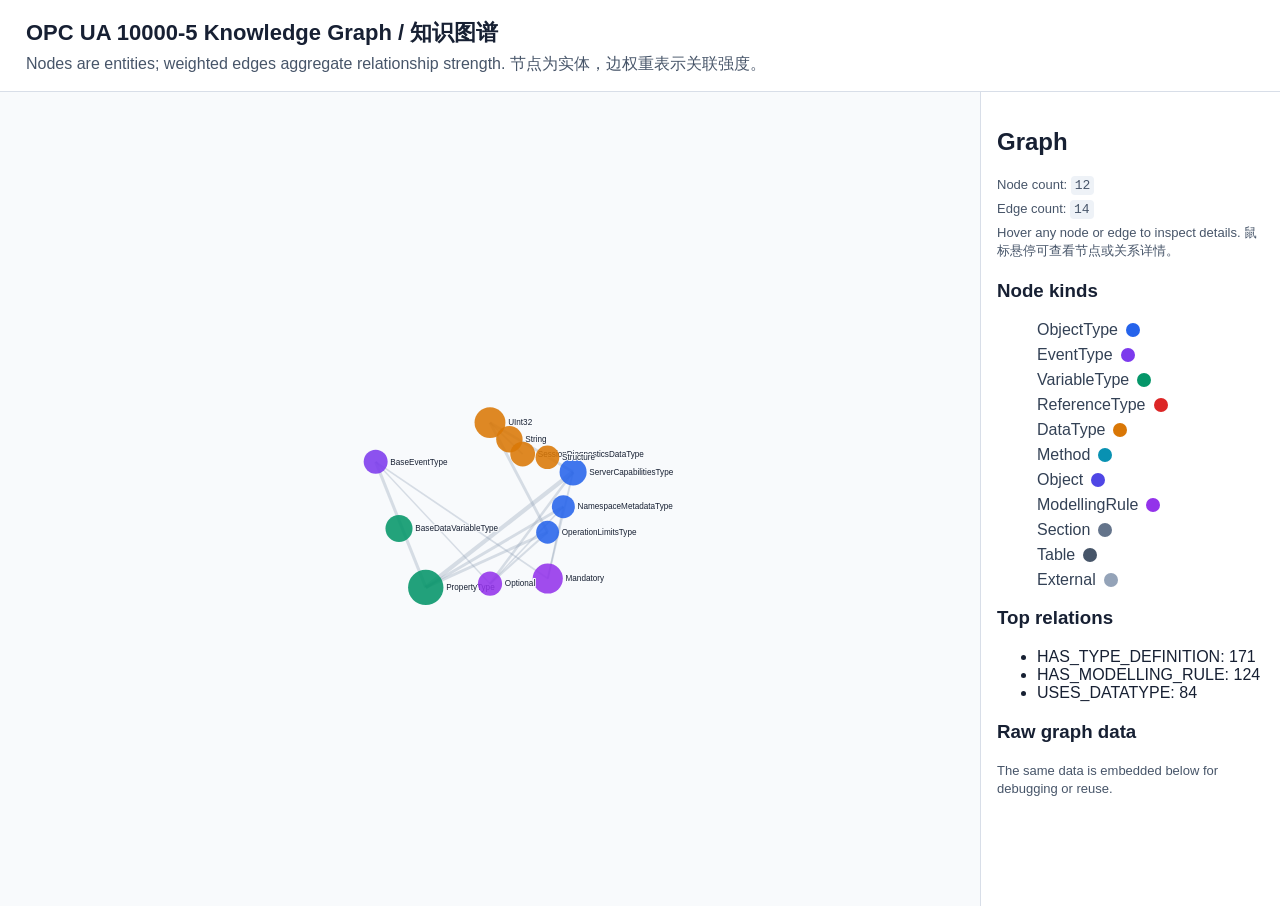
==== commit 8c791464: "Simplify graph default display" ====
--- a/exports/knowledge_graph.html
+++ b/exports/knowledge_graph.html
@@ -25,13 +25,13 @@
   </header>
   <main class="wrap">
     <svg viewBox="0 0 1440 940" role="img" aria-label="Knowledge graph">
-      <g><line x1="774.8" y1="404.7" x2="742.5" y2="391.5" stroke="#94a3b8" stroke-width="6.20" opacity="0.34"><title>DataType:ServiceCounterDataType -&gt; DataType:SessionDiagnosticsDataType | weight=87 | USES_DATATYPE</title></line><line x1="777.9" y1="377.4" x2="720.0" y2="357.7" stroke="#94a3b8" stroke-width="5.86" opacity="0.34"><title>DataType:SubscriptionDiagnosticsDataType -&gt; DataType:UInt32 | weight=81 | USES_DATATYPE</title></line><line x1="842.1" y1="430.3" x2="804.9" y2="586.9" stroke="#94a3b8" stroke-width="4.65" opacity="0.34"><title>ObjectType:ServerCapabilitiesType -&gt; VariableType:PropertyType | weight=60 | HAS_TYPE_DEFINITION</title></line><line x1="625.6" y1="599.9" x2="804.9" y2="586.9" stroke="#94a3b8" stroke-width="3.44" opacity="0.34"><title>EventType:BaseEventType -&gt; VariableType:PropertyType | weight=39 | HAS_TYPE_DEFINITION</title></line><line x1="771.8" y1="713.6" x2="696.3" y2="581.3" stroke="#94a3b8" stroke-width="3.44" opacity="0.34"><title>VariableType:BaseDataVariableType -&gt; VariableType:ServerDiagnosticsSummaryType | weight=39 | HAS_SUBTYPE, HAS_TYPE_DEFINITION</title></line><line x1="720.0" y1="357.7" x2="812.9" y2="500.2" stroke="#94a3b8" stroke-width="3.27" opacity="0.34"><title>DataType:UInt32 -&gt; ObjectType:OperationLimitsType | weight=36 | USES_DATATYPE</title></line><line x1="812.9" y1="500.2" x2="804.9" y2="586.9" stroke="#94a3b8" stroke-width="3.27" opacity="0.34"><title>ObjectType:OperationLimitsType -&gt; VariableType:PropertyType | weight=36 | HAS_TYPE_DEFINITION</title></line><line x1="828.4" y1="470.0" x2="804.9" y2="586.9" stroke="#94a3b8" stroke-width="3.27" opacity="0.34"><title>ObjectType:NamespaceMetadataType -&gt; VariableType:PropertyType | weight=36 | HAS_TYPE_DEFINITION</title></line><line x1="720.0" y1="357.7" x2="696.3" y2="581.3" stroke="#94a3b8" stroke-width="3.27" opacity="0.34"><title>DataType:UInt32 -&gt; VariableType:ServerDiagnosticsSummaryType | weight=36 | USES_DATATYPE</title></line><line x1="720.0" y1="357.7" x2="842.1" y2="430.3" stroke="#94a3b8" stroke-width="3.10" opacity="0.34"><title>DataType:UInt32 -&gt; ObjectType:ServerCapabilitiesType | weight=33 | USES_DATATYPE</title></line><line x1="627.9" y1="343.3" x2="842.1" y2="430.3" stroke="#94a3b8" stroke-width="2.92" opacity="0.34"><title>ModellingRule:Optional -&gt; ObjectType:ServerCapabilitiesType | weight=30 | HAS_MODELLING_RULE</title></line><line x1="627.9" y1="343.3" x2="812.9" y2="500.2" stroke="#94a3b8" stroke-width="2.58" opacity="0.34"><title>ModellingRule:Optional -&gt; ObjectType:OperationLimitsType | weight=24 | HAS_MODELLING_RULE</title></line><line x1="552.0" y1="415.4" x2="696.3" y2="581.3" stroke="#94a3b8" stroke-width="2.58" opacity="0.34"><title>ModellingRule:Mandatory -&gt; VariableType:ServerDiagnosticsSummaryType | weight=24 | HAS_MODELLING_RULE</title></line><line x1="914.8" y1="611.6" x2="804.9" y2="586.9" stroke="#94a3b8" stroke-width="2.41" opacity="0.34"><title>ObjectType:ServerType -&gt; VariableType:PropertyType | weight=21 | HAS_TYPE_DEFINITION</title></line><line x1="552.0" y1="415.4" x2="914.8" y2="611.6" stroke="#94a3b8" stroke-width="2.23" opacity="0.34"><title>ModellingRule:Mandatory -&gt; ObjectType:ServerType | weight=18 | HAS_MODELLING_RULE</title></line><line x1="552.0" y1="415.4" x2="842.1" y2="430.3" stroke="#94a3b8" stroke-width="2.23" opacity="0.34"><title>ModellingRule:Mandatory -&gt; ObjectType:ServerCapabilitiesType | weight=18 | HAS_MODELLING_RULE</title></line><line x1="452.6" y1="556.9" x2="804.9" y2="586.9" stroke="#94a3b8" stroke-width="2.23" opacity="0.34"><title>EventType:AuditEventType -&gt; VariableType:PropertyType | weight=18 | HAS_TYPE_DEFINITION</title></line><line x1="627.9" y1="343.3" x2="914.8" y2="611.6" stroke="#94a3b8" stroke-width="2.12" opacity="0.34"><title>ModellingRule:Optional -&gt; ObjectType:ServerType | weight=16 | HAS_MODELLING_RULE</title></line><line x1="625.6" y1="599.9" x2="552.0" y2="415.4" stroke="#94a3b8" stroke-width="2.12" opacity="0.34"><title>EventType:BaseEventType -&gt; ModellingRule:Mandatory | weight=16 | HAS_MODELLING_RULE</title></line><line x1="742.5" y1="391.5" x2="720.0" y2="357.7" stroke="#94a3b8" stroke-width="2.06" opacity="0.34"><title>DataType:SessionDiagnosticsDataType -&gt; DataType:UInt32 | weight=15 | USES_DATATYPE</title></line><line x1="552.0" y1="415.4" x2="828.4" y2="470.0" stroke="#94a3b8" stroke-width="2.00" opacity="0.34"><title>ModellingRule:Mandatory -&gt; ObjectType:NamespaceMetadataType | weight=14 | HAS_MODELLING_RULE</title></line><line x1="627.9" y1="343.3" x2="828.4" y2="470.0" stroke="#94a3b8" stroke-width="1.89" opacity="0.34"><title>ModellingRule:Optional -&gt; ObjectType:NamespaceMetadataType | weight=12 | HAS_MODELLING_RULE</title></line><line x1="902.7" y1="346.8" x2="625.6" y2="599.9" stroke="#94a3b8" stroke-width="1.89" opacity="0.34"><title>DataType:NodeId -&gt; EventType:BaseEventType | weight=12 | USES_DATATYPE</title></line><line x1="745.7" y1="287.1" x2="452.6" y2="556.9" stroke="#94a3b8" stroke-width="1.89" opacity="0.34"><title>DataType:String -&gt; EventType:AuditEventType | weight=12 | USES_DATATYPE</title></line><line x1="625.6" y1="599.9" x2="627.9" y2="343.3" stroke="#94a3b8" stroke-width="1.77" opacity="0.34"><title>EventType:BaseEventType -&gt; ModellingRule:Optional | weight=10 | HAS_MODELLING_RULE</title></line><line x1="452.6" y1="556.9" x2="552.0" y2="415.4" stroke="#94a3b8" stroke-width="1.77" opacity="0.34"><title>EventType:AuditEventType -&gt; ModellingRule:Mandatory | weight=10 | HAS_MODELLING_RULE</title></line><line x1="745.7" y1="287.1" x2="828.4" y2="470.0" stroke="#94a3b8" stroke-width="1.72" opacity="0.34"><title>DataType:String -&gt; ObjectType:NamespaceMetadataType | weight=9 | USES_DATATYPE</title></line><line x1="742.5" y1="391.5" x2="745.7" y2="287.1" stroke="#94a3b8" stroke-width="1.72" opacity="0.34"><title>DataType:SessionDiagnosticsDataType -&gt; DataType:String | weight=9 | USES_DATATYPE</title></line></g>
-      <g><g class="node" data-kind="VariableType"><circle cx="804.9" cy="586.9" r="26.0" fill="#059669" opacity="0.88"><title>VariableType:PropertyType | VariableType | score=429 | section=7.3</title></circle><text x="834.9" y="590.9">PropertyType</text></g><g class="node" data-kind="DataType"><circle cx="720.0" cy="357.7" r="22.7" fill="#d97706" opacity="0.88"><title>DataType:UInt32 | DataType | score=285 | section=12.2.9.14</title></circle><text x="746.7" y="361.7">UInt32</text></g><g class="node" data-kind="ModellingRule"><circle cx="552.0" cy="415.4" r="22.1" fill="#9333ea" opacity="0.88"><title>ModellingRule:Mandatory | ModellingRule | score=262 | section=8.4.2</title></circle><text x="578.1" y="419.4">Mandatory</text></g><g class="node" data-kind="VariableType"><circle cx="771.8" cy="713.6" r="19.9" fill="#059669" opacity="0.88"><title>VariableType:BaseDataVariableType | VariableType | score=189 | section=7.4</title></circle><text x="795.7" y="717.6">BaseDataVariableType</text></g><g class="node" data-kind="ObjectType"><circle cx="842.1" cy="430.3" r="19.9" fill="#2563eb" opacity="0.88"><title>ObjectType:ServerCapabilitiesType | ObjectType | score=188 | section=6.3.2</title></circle><text x="866.0" y="434.3">ServerCapabilitiesType</text></g><g class="node" data-kind="DataType"><circle cx="745.7" cy="287.1" r="19.4" fill="#d97706" opacity="0.88"><title>DataType:String | DataType | score=171 | section=12.2.11</title></circle><text x="769.1" y="291.1">String</text></g><g class="node" data-kind="DataType"><circle cx="742.5" cy="391.5" r="18.2" fill="#d97706" opacity="0.88"><title>DataType:SessionDiagnosticsDataType | DataType | score=138 | section=12.11</title></circle><text x="764.7" y="395.5">SessionDiagnosticsDataType</text></g><g class="node" data-kind="ModellingRule"><circle cx="627.9" cy="343.3" r="17.8" fill="#9333ea" opacity="0.88"><title>ModellingRule:Optional | ModellingRule | score=126 | section=8.4.3</title></circle><text x="649.7" y="347.3">Optional</text></g><g class="node" data-kind="EventType"><circle cx="625.6" cy="599.9" r="17.6" fill="#7c3aed" opacity="0.88"><title>EventType:BaseEventType | EventType | score=122 | section=6.4.2</title></circle><text x="647.2" y="603.9">BaseEventType</text></g><g class="node" data-kind="DataType"><circle cx="804.9" cy="279.3" r="17.4" fill="#d97706" opacity="0.88"><title>DataType:Structure | DataType | score=117 | section=12.2.12</title></circle><text x="826.3" y="283.3">Structure</text></g><g class="node" data-kind="ObjectType"><circle cx="828.4" cy="470.0" r="16.9" fill="#2563eb" opacity="0.88"><title>ObjectType:NamespaceMetadataType | ObjectType | score=104 | section=6.3.13</title></circle><text x="849.3" y="474.0">NamespaceMetadataType</text></g><g class="node" data-kind="ObjectType"><circle cx="812.9" cy="500.2" r="16.8" fill="#2563eb" opacity="0.88"><title>ObjectType:OperationLimitsType | ObjectType | score=102 | section=6.3.11</title></circle><text x="833.7" y="504.2">OperationLimitsType</text></g><g class="node" data-kind="VariableType"><circle cx="696.3" cy="581.3" r="16.6" fill="#059669" opacity="0.88"><title>VariableType:ServerDiagnosticsSummaryType | VariableType | score=99 | section=7.8</title></circle><text x="717.0" y="585.3">ServerDiagnosticsSummaryType</text></g><g class="node" data-kind="DataType"><circle cx="777.9" cy="377.4" r="16.6" fill="#d97706" opacity="0.88"><title>DataType:SubscriptionDiagnosticsDataType | DataType | score=99 | section=12.15</title></circle><text x="798.5" y="381.4">SubscriptionDiagnosticsDataType</text></g><g class="node" data-kind="ObjectType"><circle cx="914.8" cy="611.6" r="16.6" fill="#2563eb" opacity="0.88"><title>ObjectType:ServerType | ObjectType | score=97 | section=6.3.1</title></circle><text x="935.4" y="615.6">ServerType</text></g><g class="node" data-kind="DataType"><circle cx="774.8" cy="404.7" r="16.5" fill="#d97706" opacity="0.88"><title>DataType:ServiceCounterDataType | DataType | score=96 | section=12.13</title></circle><text x="795.3" y="408.7">ServiceCounterDataType</text></g><g class="node" data-kind="DataType"><circle cx="848.6" cy="354.2" r="16.0" fill="#d97706" opacity="0.88"><title>DataType:BaseDataType | DataType | score=84 | section=12.2.1</title></circle><text x="868.6" y="358.2">BaseDataType</text></g><g class="node" data-kind="EventType"><circle cx="452.6" cy="556.9" r="15.1" fill="#7c3aed" opacity="0.88"><title>EventType:AuditEventType | EventType | score=66 | section=6.4.3</title></circle><text x="471.7" y="560.9">AuditEventType</text></g><g class="node" data-kind="DataType"><circle cx="902.7" cy="346.8" r="14.9" fill="#d97706" opacity="0.88"><title>DataType:NodeId | DataType | score=63 | section=12.2.8</title></circle><text x="921.6" y="350.8">NodeId</text></g><g class="node" data-kind="DataType"><circle cx="904.8" cy="379.9" r="14.7" fill="#d97706" opacity="0.88"><title>DataType:Double | DataType | score=60 | section=12.2.9.2</title></circle><text x="923.5" y="383.9">Double</text></g></g>
+      <g><line x1="842.1" y1="430.3" x2="625.6" y2="599.9" stroke="#94a3b8" stroke-width="6.20" opacity="0.34"><title>ObjectType:ServerCapabilitiesType -&gt; VariableType:PropertyType | weight=60 | HAS_TYPE_DEFINITION</title></line><line x1="552.0" y1="415.4" x2="625.6" y2="599.9" stroke="#94a3b8" stroke-width="4.45" opacity="0.34"><title>EventType:BaseEventType -&gt; VariableType:PropertyType | weight=39 | HAS_TYPE_DEFINITION</title></line><line x1="720.0" y1="357.7" x2="804.6" y2="518.9" stroke="#94a3b8" stroke-width="4.20" opacity="0.34"><title>DataType:UInt32 -&gt; ObjectType:OperationLimitsType | weight=36 | USES_DATATYPE</title></line><line x1="804.6" y1="518.9" x2="625.6" y2="599.9" stroke="#94a3b8" stroke-width="4.20" opacity="0.34"><title>ObjectType:OperationLimitsType -&gt; VariableType:PropertyType | weight=36 | HAS_TYPE_DEFINITION</title></line><line x1="827.8" y1="481.3" x2="625.6" y2="599.9" stroke="#94a3b8" stroke-width="4.20" opacity="0.34"><title>ObjectType:NamespaceMetadataType -&gt; VariableType:PropertyType | weight=36 | HAS_TYPE_DEFINITION</title></line><line x1="720.0" y1="357.7" x2="842.1" y2="430.3" stroke="#94a3b8" stroke-width="3.95" opacity="0.34"><title>DataType:UInt32 -&gt; ObjectType:ServerCapabilitiesType | weight=33 | USES_DATATYPE</title></line><line x1="720.0" y1="594.5" x2="842.1" y2="430.3" stroke="#94a3b8" stroke-width="3.70" opacity="0.34"><title>ModellingRule:Optional -&gt; ObjectType:ServerCapabilitiesType | weight=30 | HAS_MODELLING_RULE</title></line><line x1="720.0" y1="594.5" x2="804.6" y2="518.9" stroke="#94a3b8" stroke-width="3.20" opacity="0.34"><title>ModellingRule:Optional -&gt; ObjectType:OperationLimitsType | weight=24 | HAS_MODELLING_RULE</title></line><line x1="804.9" y1="586.9" x2="842.1" y2="430.3" stroke="#94a3b8" stroke-width="2.70" opacity="0.34"><title>ModellingRule:Mandatory -&gt; ObjectType:ServerCapabilitiesType | weight=18 | HAS_MODELLING_RULE</title></line><line x1="552.0" y1="415.4" x2="804.9" y2="586.9" stroke="#94a3b8" stroke-width="2.53" opacity="0.34"><title>EventType:BaseEventType -&gt; ModellingRule:Mandatory | weight=16 | HAS_MODELLING_RULE</title></line><line x1="768.0" y1="404.0" x2="720.0" y2="357.7" stroke="#94a3b8" stroke-width="2.45" opacity="0.34"><title>DataType:SessionDiagnosticsDataType -&gt; DataType:UInt32 | weight=15 | USES_DATATYPE</title></line><line x1="804.9" y1="586.9" x2="827.8" y2="481.3" stroke="#94a3b8" stroke-width="2.37" opacity="0.34"><title>ModellingRule:Mandatory -&gt; ObjectType:NamespaceMetadataType | weight=14 | HAS_MODELLING_RULE</title></line><line x1="720.0" y1="594.5" x2="827.8" y2="481.3" stroke="#94a3b8" stroke-width="2.20" opacity="0.34"><title>ModellingRule:Optional -&gt; ObjectType:NamespaceMetadataType | weight=12 | HAS_MODELLING_RULE</title></line><line x1="552.0" y1="415.4" x2="720.0" y2="594.5" stroke="#94a3b8" stroke-width="2.03" opacity="0.34"><title>EventType:BaseEventType -&gt; ModellingRule:Optional | weight=10 | HAS_MODELLING_RULE</title></line></g>
+      <g><g class="node" data-kind="VariableType"><circle cx="625.6" cy="599.9" r="26.0" fill="#059669" opacity="0.88"><title>VariableType:PropertyType | VariableType | score=429 | section=7.3</title></circle><text x="655.6" y="603.9">PropertyType</text></g><g class="node" data-kind="DataType"><circle cx="720.0" cy="357.7" r="22.7" fill="#d97706" opacity="0.88"><title>DataType:UInt32 | DataType | score=285 | section=12.2.9.14</title></circle><text x="746.7" y="361.7">UInt32</text></g><g class="node" data-kind="ModellingRule"><circle cx="804.9" cy="586.9" r="22.1" fill="#9333ea" opacity="0.88"><title>ModellingRule:Mandatory | ModellingRule | score=262 | section=8.4.2</title></circle><text x="831.0" y="590.9">Mandatory</text></g><g class="node" data-kind="VariableType"><circle cx="586.3" cy="513.4" r="19.9" fill="#059669" opacity="0.88"><title>VariableType:BaseDataVariableType | VariableType | score=189 | section=7.4</title></circle><text x="610.3" y="517.4">BaseDataVariableType</text></g><g class="node" data-kind="ObjectType"><circle cx="842.1" cy="430.3" r="19.9" fill="#2563eb" opacity="0.88"><title>ObjectType:ServerCapabilitiesType | ObjectType | score=188 | section=6.3.2</title></circle><text x="866.0" y="434.3">ServerCapabilitiesType</text></g><g class="node" data-kind="DataType"><circle cx="748.5" cy="382.2" r="19.4" fill="#d97706" opacity="0.88"><title>DataType:String | DataType | score=171 | section=12.2.11</title></circle><text x="771.9" y="386.2">String</text></g><g class="node" data-kind="DataType"><circle cx="768.0" cy="404.0" r="18.2" fill="#d97706" opacity="0.88"><title>DataType:SessionDiagnosticsDataType | DataType | score=138 | section=12.11</title></circle><text x="790.2" y="408.0">SessionDiagnosticsDataType</text></g><g class="node" data-kind="ModellingRule"><circle cx="720.0" cy="594.5" r="17.8" fill="#9333ea" opacity="0.88"><title>ModellingRule:Optional | ModellingRule | score=126 | section=8.4.3</title></circle><text x="741.8" y="598.5">Optional</text></g><g class="node" data-kind="EventType"><circle cx="552.0" cy="415.4" r="17.6" fill="#7c3aed" opacity="0.88"><title>EventType:BaseEventType | EventType | score=122 | section=6.4.2</title></circle><text x="573.6" y="419.4">BaseEventType</text></g><g class="node" data-kind="DataType"><circle cx="804.4" cy="408.7" r="17.4" fill="#d97706" opacity="0.88"><title>DataType:Structure | DataType | score=117 | section=12.2.12</title></circle><text x="825.8" y="412.7">Structure</text></g><g class="node" data-kind="ObjectType"><circle cx="827.8" cy="481.3" r="16.9" fill="#2563eb" opacity="0.88"><title>ObjectType:NamespaceMetadataType | ObjectType | score=104 | section=6.3.13</title></circle><text x="848.7" y="485.3">NamespaceMetadataType</text></g><g class="node" data-kind="ObjectType"><circle cx="804.6" cy="518.9" r="16.8" fill="#2563eb" opacity="0.88"><title>ObjectType:OperationLimitsType | ObjectType | score=102 | section=6.3.11</title></circle><text x="825.4" y="522.9">OperationLimitsType</text></g></g>
     </svg>
     <aside>
       <h2>Graph</h2>
-      <p class="hint">Node count: <code>20</code></p>
-      <p class="hint">Edge count: <code>28</code></p>
+      <p class="hint">Node count: <code>12</code></p>
+      <p class="hint">Edge count: <code>14</code></p>
       <p class="hint">Hover any node or edge to inspect details. 鼠标悬停可查看节点或关系详情。</p>
       <h3>Node kinds</h3>
       <ul class="legend"><li><span>ObjectType</span><b style='background:#2563eb'></b></li>
@@ -46,13 +46,12 @@
 <li><span>Table</span><b style='background:#475569'></b></li>
 <li><span>External</span><b style='background:#94a3b8'></b></li></ul>
       <h3>Top relations</h3>
-      <ul><li>USES_DATATYPE: 330</li>
-<li>HAS_TYPE_DEFINITION: 246</li>
-<li>HAS_MODELLING_RULE: 192</li>
-<li>HAS_SUBTYPE: 3</li></ul>
+      <ul><li>HAS_TYPE_DEFINITION: 171</li>
+<li>HAS_MODELLING_RULE: 124</li>
+<li>USES_DATATYPE: 84</li></ul>
       <h3>Raw graph data</h3>
       <p class="hint">The same data is embedded below for debugging or reuse.</p>
-      <script type="application/json" id="graph-data">{&quot;metadata&quot;: {&quot;focus&quot;: null, &quot;relation&quot;: null, &quot;depth&quot;: 1, &quot;min_weight&quot;: 1, &quot;include_defined&quot;: false, &quot;limit&quot;: 20, &quot;node_count&quot;: 20, &quot;edge_count&quot;: 28, &quot;selection&quot;: &quot;top-related&quot;}, &quot;nodes&quot;: [{&quot;id&quot;: &quot;VariableType:PropertyType&quot;, &quot;label&quot;: &quot;PropertyType&quot;, &quot;kind&quot;: &quot;VariableType&quot;, &quot;section&quot;: &quot;7.3&quot;, &quot;tables&quot;: [&quot;table-73&quot;], &quot;score&quot;: 429, &quot;summary_zh&quot;: &quot;PropertyType 是 OPC UA 10000-5 信息模型中的 VariableType 实体，定义位置为第 7.3 节，关联表格 Table 73。&quot;, &quot;summary_en&quot;: &quot;The PropertyType is a subtype of the BaseVariableType. It is used as the type definition for all Properties. Properties are defined by their BrowseName and therefore they do not need a specialised type definition. It is not allowed to subtype this VariableType.&quot;}, {&quot;id&quot;: &quot;DataType:UInt32&quot;, &quot;label&quot;: &quot;UInt32&quot;, &quot;kind&quot;: &quot;DataType&quot;, &quot;section&quot;: &quot;12.2.9.14&quot;, &quot;tables&quot;: [&quot;table-186&quot;], &quot;score&quot;: 285, &quot;summary_zh&quot;: &quot;UInt32 是 OPC UA 10000-5 信息模型中的 DataType 实体，定义位置为第 12.2.9.14 节，关联表格 Table 186。&quot;, &quot;summary_en&quot;: &quot;The representation in the AddressSpace of the UInt32 DataType is defined in Table 186.&quot;}, {&quot;id&quot;: &quot;ModellingRule:Mandatory&quot;, &quot;label&quot;: &quot;Mandatory&quot;, &quot;kind&quot;: &quot;ModellingRule&quot;, &quot;section&quot;: &quot;8.4.2&quot;, &quot;tables&quot;: [&quot;table-114&quot;], &quot;score&quot;: 262, &quot;summary_zh&quot;: &quot;Mandatory 是 OPC UA 10000-5 信息模型中的 ModellingRule 实体，定义位置为第 8.4.2 节，关联表格 Table 114。&quot;, &quot;summary_en&quot;: &quot;The ModellingRule Mandatory is defined in OPC 10000-3. Its representation in the AddressSpace, the \&quot;Mandatory\&quot; Object, is formally defined in Table 114.&quot;}, {&quot;id&quot;: &quot;VariableType:BaseDataVariableType&quot;, &quot;label&quot;: &quot;BaseDataVariableType&quot;, &quot;kind&quot;: &quot;VariableType&quot;, &quot;section&quot;: &quot;7.4&quot;, &quot;tables&quot;: [&quot;table-74&quot;], &quot;score&quot;: 189, &quot;summary_zh&quot;: &quot;BaseDataVariableType 是 OPC UA 10000-5 信息模型中的 VariableType 实体，定义位置为第 7.4 节，关联表格 Table 74。&quot;, &quot;summary_en&quot;: &quot;The BaseDataVariableType is a subtype of the BaseVariableType. It is used as the type definition whenever there is a DataVariable having no more concrete type definition available. This VariableType is the base VariableType for VariableTypes of DataVariables, and all other VariableTypes of DataVariables shall either directly or indirectly inherit from it.&quot;}, {&quot;id&quot;: &quot;ObjectType:ServerCapabilitiesType&quot;, &quot;label&quot;: &quot;ServerCapabilitiesType&quot;, &quot;kind&quot;: &quot;ObjectType&quot;, &quot;section&quot;: &quot;6.3.2&quot;, &quot;tables&quot;: [&quot;table-10&quot;], &quot;score&quot;: 188, &quot;summary_zh&quot;: &quot;ServerCapabilitiesType 是 OPC UA 10000-5 信息模型中的 ObjectType 实体，定义位置为第 6.3.2 节，关联表格 Table 10。&quot;, &quot;summary_en&quot;: &quot;ServerCapabilitiesType is a ObjectType entity defined by OPC UA 10000-5.&quot;}, {&quot;id&quot;: &quot;DataType:String&quot;, &quot;label&quot;: &quot;String&quot;, &quot;kind&quot;: &quot;DataType&quot;, &quot;section&quot;: &quot;12.2.11&quot;, &quot;tables&quot;: [&quot;table-189&quot;], &quot;score&quot;: 171, &quot;summary_zh&quot;: &quot;String 是 OPC UA 10000-5 信息模型中的 DataType 实体，定义位置为第 12.2.11 节，关联表格 Table 189。&quot;, &quot;summary_en&quot;: &quot;The representation in the AddressSpace of the String DataType is defined in Table 189.&quot;}, {&quot;id&quot;: &quot;DataType:SessionDiagnosticsDataType&quot;, &quot;label&quot;: &quot;SessionDiagnosticsDataType&quot;, &quot;kind&quot;: &quot;DataType&quot;, &quot;section&quot;: &quot;12.11&quot;, &quot;tables&quot;: [&quot;table-244&quot;, &quot;table-245&quot;], &quot;score&quot;: 138, &quot;summary_zh&quot;: &quot;SessionDiagnosticsDataType 是 OPC UA 10000-5 信息模型中的 DataType 实体，定义位置为第 12.11 节，关联表格 Table 244, Table 245。&quot;, &quot;summary_en&quot;: &quot;SessionDiagnosticsDataType is a DataType entity defined by OPC UA 10000-5.&quot;}, {&quot;id&quot;: &quot;ModellingRule:Optional&quot;, &quot;label&quot;: &quot;Optional&quot;, &quot;kind&quot;: &quot;ModellingRule&quot;, &quot;section&quot;: &quot;8.4.3&quot;, &quot;tables&quot;: [&quot;table-115&quot;], &quot;score&quot;: 126, &quot;summary_zh&quot;: &quot;Optional 是 OPC UA 10000-5 信息模型中的 ModellingRule 实体，定义位置为第 8.4.3 节，关联表格 Table 115。&quot;, &quot;summary_en&quot;: &quot;The ModellingRule Optional is defined in OPC 10000-3. Its representation in the AddressSpace, the \&quot;Optional\&quot; Object, is formally defined in Table 115.&quot;}, {&quot;id&quot;: &quot;EventType:BaseEventType&quot;, &quot;label&quot;: &quot;BaseEventType&quot;, &quot;kind&quot;: &quot;EventType&quot;, &quot;section&quot;: &quot;6.4.2&quot;, &quot;tables&quot;: [&quot;table-25&quot;], &quot;score&quot;: 122, &quot;summary_zh&quot;: &quot;BaseEventType 是 OPC UA 10000-5 信息模型中的 EventType 实体，定义位置为第 6.4.2 节，关联表格 Table 25。&quot;, &quot;summary_en&quot;: &quot;The SourceNode Property identifies the Node that the Event originated from. If the Event is not specific to a Node the NodeId is set to null. Some subtypes of this BaseEventType may define additional rules for the SourceNode Property.&quot;}, {&quot;id&quot;: &quot;DataType:Structure&quot;, &quot;label&quot;: &quot;Structure&quot;, &quot;kind&quot;: &quot;DataType&quot;, &quot;section&quot;: &quot;12.2.12&quot;, &quot;tables&quot;: [&quot;table-196&quot;], &quot;score&quot;: 117, &quot;summary_zh&quot;: &quot;Structure 是 OPC UA 10000-5 信息模型中的 DataType 实体，定义位置为第 12.2.12 节，关联表格 Table 196。&quot;, &quot;summary_en&quot;: &quot;The representation in the AddressSpace of the Structure DataType is defined in Table 196.&quot;}, {&quot;id&quot;: &quot;ObjectType:NamespaceMetadataType&quot;, &quot;label&quot;: &quot;NamespaceMetadataType&quot;, &quot;kind&quot;: &quot;ObjectType&quot;, &quot;section&quot;: &quot;6.3.13&quot;, &quot;tables&quot;: [&quot;table-22&quot;], &quot;score&quot;: 104, &quot;summary_zh&quot;: &quot;NamespaceMetadataType 是 OPC UA 10000-5 信息模型中的 ObjectType 实体，定义位置为第 6.3.13 节，关联表格 Table 22。&quot;, &quot;summary_en&quot;: &quot;NamespaceMetadataType is a ObjectType entity defined by OPC UA 10000-5.&quot;}, {&quot;id&quot;: &quot;ObjectType:OperationLimitsType&quot;, &quot;label&quot;: &quot;OperationLimitsType&quot;, &quot;kind&quot;: &quot;ObjectType&quot;, &quot;section&quot;: &quot;6.3.11&quot;, &quot;tables&quot;: [&quot;table-20&quot;], &quot;score&quot;: 102, &quot;summary_zh&quot;: &quot;OperationLimitsType 是 OPC UA 10000-5 信息模型中的 ObjectType 实体，定义位置为第 6.3.11 节，关联表格 Table 20。&quot;, &quot;summary_en&quot;: &quot;OperationLimitsType is a ObjectType entity defined by OPC UA 10000-5.&quot;}, {&quot;id&quot;: &quot;VariableType:ServerDiagnosticsSummaryType&quot;, &quot;label&quot;: &quot;ServerDiagnosticsSummaryType&quot;, &quot;kind&quot;: &quot;VariableType&quot;, &quot;section&quot;: &quot;7.8&quot;, &quot;tables&quot;: [&quot;table-78&quot;], &quot;score&quot;: 99, &quot;summary_zh&quot;: &quot;ServerDiagnosticsSummaryType 是 OPC UA 10000-5 信息模型中的 VariableType 实体，定义位置为第 7.8 节，关联表格 Table 78。&quot;, &quot;summary_en&quot;: &quot;ServerDiagnosticsSummaryType is a VariableType entity defined by OPC UA 10000-5.&quot;}, {&quot;id&quot;: &quot;DataType:SubscriptionDiagnosticsDataType&quot;, &quot;label&quot;: &quot;SubscriptionDiagnosticsDataType&quot;, &quot;kind&quot;: &quot;DataType&quot;, &quot;section&quot;: &quot;12.15&quot;, &quot;tables&quot;: [&quot;table-252&quot;, &quot;table-253&quot;], &quot;score&quot;: 99, &quot;summary_zh&quot;: &quot;SubscriptionDiagnosticsDataType 是 OPC UA 10000-5 信息模型中的 DataType 实体，定义位置为第 12.15 节，关联表格 Table 252, Table 253。&quot;, &quot;summary_en&quot;: &quot;SubscriptionDiagnosticsDataType is a DataType entity defined by OPC UA 10000-5.&quot;}, {&quot;id&quot;: &quot;ObjectType:ServerType&quot;, &quot;label&quot;: &quot;ServerType&quot;, &quot;kind&quot;: &quot;ObjectType&quot;, &quot;section&quot;: &quot;6.3.1&quot;, &quot;tables&quot;: [&quot;table-9&quot;], &quot;score&quot;: 97, &quot;summary_zh&quot;: &quot;ServerType 是 OPC UA 10000-5 信息模型中的 ObjectType 实体，定义位置为第 6.3.1 节，关联表格 Table 9。&quot;, &quot;summary_en&quot;: &quot;ServerType is a ObjectType entity defined by OPC UA 10000-5.&quot;}, {&quot;id&quot;: &quot;DataType:ServiceCounterDataType&quot;, &quot;label&quot;: &quot;ServiceCounterDataType&quot;, &quot;kind&quot;: &quot;DataType&quot;, &quot;section&quot;: &quot;12.13&quot;, &quot;tables&quot;: [&quot;table-248&quot;, &quot;table-249&quot;], &quot;score&quot;: 96, &quot;summary_zh&quot;: &quot;ServiceCounterDataType 是 OPC UA 10000-5 信息模型中的 DataType 实体，定义位置为第 12.13 节，关联表格 Table 248, Table 249。&quot;, &quot;summary_en&quot;: &quot;ServiceCounterDataType is a DataType entity defined by OPC UA 10000-5.&quot;}, {&quot;id&quot;: &quot;DataType:BaseDataType&quot;, &quot;label&quot;: &quot;BaseDataType&quot;, &quot;kind&quot;: &quot;DataType&quot;, &quot;section&quot;: &quot;12.2.1&quot;, &quot;tables&quot;: [&quot;table-154&quot;], &quot;score&quot;: 84, &quot;summary_zh&quot;: &quot;BaseDataType 是 OPC UA 10000-5 信息模型中的 DataType 实体，定义位置为第 12.2.1 节，关联表格 Table 154。&quot;, &quot;summary_en&quot;: &quot;The representation in the AddressSpace of the BaseDataType DataType is defined in Table 154.&quot;}, {&quot;id&quot;: &quot;EventType:AuditEventType&quot;, &quot;label&quot;: &quot;AuditEventType&quot;, &quot;kind&quot;: &quot;EventType&quot;, &quot;section&quot;: &quot;6.4.3&quot;, &quot;tables&quot;: [&quot;table-26&quot;], &quot;score&quot;: 66, &quot;summary_zh&quot;: &quot;AuditEventType 是 OPC UA 10000-5 信息模型中的 EventType 实体，定义位置为第 6.4.3 节，关联表格 Table 26。&quot;, &quot;summary_en&quot;: &quot;The BaseEventType Properties are used to describe the source of the AuditEvent. SubTypes of AuditEventType may define the Node to assign to the SourceNode Property, if not defined the SourceNode Property shall be set to the Server Node. The SourceName Property for AuditEvent typically provides more information related to the source of the AuditEvents. If the AuditEvent is related to a Method invocation, then typically this Property would be \&quot;Method/\&quot; concatenated with the name of the invoked Method.&quot;}, {&quot;id&quot;: &quot;DataType:NodeId&quot;, &quot;label&quot;: &quot;NodeId&quot;, &quot;kind&quot;: &quot;DataType&quot;, &quot;section&quot;: &quot;12.2.8&quot;, &quot;tables&quot;: [&quot;table-171&quot;], &quot;score&quot;: 63, &quot;summary_zh&quot;: &quot;NodeId 是 OPC UA 10000-5 信息模型中的 DataType 实体，定义位置为第 12.2.8 节，关联表格 Table 171。&quot;, &quot;summary_en&quot;: &quot;The representation in the AddressSpace of the NodeId DataType is specified in Table 171.&quot;}, {&quot;id&quot;: &quot;DataType:Double&quot;, &quot;label&quot;: &quot;Double&quot;, &quot;kind&quot;: &quot;DataType&quot;, &quot;section&quot;: &quot;12.2.9.2&quot;, &quot;tables&quot;: [&quot;table-174&quot;], &quot;score&quot;: 60, &quot;summary_zh&quot;: &quot;Double 是 OPC UA 10000-5 信息模型中的 DataType 实体，定义位置为第 12.2.9.2 节，关联表格 Table 174。&quot;, &quot;summary_en&quot;: &quot;The representation in the AddressSpace of the Double DataType is defined in Table 174.&quot;}], &quot;edges&quot;: [{&quot;source&quot;: &quot;DataType:ServiceCounterDataType&quot;, &quot;target&quot;: &quot;DataType:SessionDiagnosticsDataType&quot;, &quot;weight&quot;: 87, &quot;relations&quot;: {&quot;USES_DATATYPE&quot;: 87}, &quot;evidence&quot;: [{&quot;source&quot;: &quot;Field:SessionDiagnosticsDataType.totalRequestCount&quot;, &quot;target&quot;: &quot;DataType:ServiceCounter DataType&quot;, &quot;relation&quot;: &quot;USES_DATATYPE&quot;, &quot;source_ref&quot;: {&quot;section&quot;: &quot;12.11&quot;, &quot;table&quot;: &quot;table-244&quot;}}, {&quot;source&quot;: &quot;Field:SessionDiagnosticsDataType.readCount&quot;, &quot;target&quot;: &quot;DataType:ServiceCounter DataType&quot;, &quot;relation&quot;: &quot;USES_DATATYPE&quot;, &quot;source_ref&quot;: {&quot;section&quot;: &quot;12.11&quot;, &quot;table&quot;: &quot;table-244&quot;}}, {&quot;source&quot;: &quot;Field:SessionDiagnosticsDataType.historyReadCount&quot;, &quot;target&quot;: &quot;DataType:ServiceCounter DataType&quot;, &quot;relation&quot;: &quot;USES_DATATYPE&quot;, &quot;source_ref&quot;: {&quot;section&quot;: &quot;12.11&quot;, &quot;table&quot;: &quot;table-244&quot;}}, {&quot;source&quot;: &quot;Field:SessionDiagnosticsDataType.writeCount&quot;, &quot;target&quot;: &quot;DataType:ServiceCounter DataType&quot;, &quot;relation&quot;: &quot;USES_DATATYPE&quot;, &quot;source_ref&quot;: {&quot;section&quot;: &quot;12.11&quot;, &quot;table&quot;: &quot;table-244&quot;}}, {&quot;source&quot;: &quot;Field:SessionDiagnosticsDataType.historyUpdateCount&quot;, &quot;target&quot;: &quot;DataType:ServiceCounter DataType&quot;, &quot;relation&quot;: &quot;USES_DATATYPE&quot;, &quot;source_ref&quot;: {&quot;section&quot;: &quot;12.11&quot;, &quot;table&quot;: &quot;table-244&quot;}}, {&quot;source&quot;: &quot;Field:SessionDiagnosticsDataType.callCount&quot;, &quot;target&quot;: &quot;DataType:ServiceCounter DataType&quot;, &quot;relation&quot;: &quot;USES_DATATYPE&quot;, &quot;source_ref&quot;: {&quot;section&quot;: &quot;12.11&quot;, &quot;table&quot;: &quot;table-244&quot;}}, {&quot;source&quot;: &quot;Field:SessionDiagnosticsDataType.createMonitoredItemsCount&quot;, &quot;target&quot;: &quot;DataType:ServiceCounter DataType&quot;, &quot;relation&quot;: &quot;USES_DATATYPE&quot;, &quot;source_ref&quot;: {&quot;section&quot;: &quot;12.11&quot;, &quot;table&quot;: &quot;table-244&quot;}}, {&quot;source&quot;: &quot;Field:SessionDiagnosticsDataType.modifyMonitoredItemsCount&quot;, &quot;target&quot;: &quot;DataType:ServiceCounter DataType&quot;, &quot;relation&quot;: &quot;USES_DATATYPE&quot;, &quot;source_ref&quot;: {&quot;section&quot;: &quot;12.11&quot;, &quot;table&quot;: &quot;table-244&quot;}}]}, {&quot;source&quot;: &quot;DataType:SubscriptionDiagnosticsDataType&quot;, &quot;target&quot;: &quot;DataType:UInt32&quot;, &quot;weight&quot;: 81, &quot;relations&quot;: {&quot;USES_DATATYPE&quot;: 81}, &quot;evidence&quot;: [{&quot;source&quot;: &quot;Field:SubscriptionDiagnosticsDataType.subscriptionId&quot;, &quot;target&quot;: &quot;DataType:UInt32&quot;, &quot;relation&quot;: &quot;USES_DATATYPE&quot;, &quot;source_ref&quot;: {&quot;section&quot;: &quot;12.15&quot;, &quot;table&quot;: &quot;table-252&quot;}}, {&quot;source&quot;: &quot;Field:SubscriptionDiagnosticsDataType.maxKeepAliveCount&quot;, &quot;target&quot;: &quot;DataType:UInt32&quot;, &quot;relation&quot;: &quot;USES_DATATYPE&quot;, &quot;source_ref&quot;: {&quot;section&quot;: &quot;12.15&quot;, &quot;table&quot;: &quot;table-252&quot;}}, {&quot;source&quot;: &quot;Field:SubscriptionDiagnosticsDataType.maxLifetimeCount&quot;, &quot;target&quot;: &quot;DataType:UInt32&quot;, &quot;relation&quot;: &quot;USES_DATATYPE&quot;, &quot;source_ref&quot;: {&quot;section&quot;: &quot;12.15&quot;, &quot;table&quot;: &quot;table-252&quot;}}, {&quot;source&quot;: &quot;Field:SubscriptionDiagnosticsDataType.maxNotificationsPerPublish&quot;, &quot;target&quot;: &quot;DataType:UInt32&quot;, &quot;relation&quot;: &quot;USES_DATATYPE&quot;, &quot;source_ref&quot;: {&quot;section&quot;: &quot;12.15&quot;, &quot;table&quot;: &quot;table-252&quot;}}, {&quot;source&quot;: &quot;Field:SubscriptionDiagnosticsDataType.modifyCount&quot;, &quot;target&quot;: &quot;DataType:UInt32&quot;, &quot;relation&quot;: &quot;USES_DATATYPE&quot;, &quot;source_ref&quot;: {&quot;section&quot;: &quot;12.15&quot;, &quot;table&quot;: &quot;table-252&quot;}}, {&quot;source&quot;: &quot;Field:SubscriptionDiagnosticsDataType.enableCount&quot;, &quot;target&quot;: &quot;DataType:UInt32&quot;, &quot;relation&quot;: &quot;USES_DATATYPE&quot;, &quot;source_ref&quot;: {&quot;section&quot;: &quot;12.15&quot;, &quot;table&quot;: &quot;table-252&quot;}}, {&quot;source&quot;: &quot;Field:SubscriptionDiagnosticsDataType.disableCount&quot;, &quot;target&quot;: &quot;DataType:UInt32&quot;, &quot;relation&quot;: &quot;USES_DATATYPE&quot;, &quot;source_ref&quot;: {&quot;section&quot;: &quot;12.15&quot;, &quot;table&quot;: &quot;table-252&quot;}}, {&quot;source&quot;: &quot;Field:SubscriptionDiagnosticsDataType.republishRequestCount&quot;, &quot;target&quot;: &quot;DataType:UInt32&quot;, &quot;relation&quot;: &quot;USES_DATATYPE&quot;, &quot;source_ref&quot;: {&quot;section&quot;: &quot;12.15&quot;, &quot;table&quot;: &quot;table-252&quot;}}]}, {&quot;source&quot;: &quot;ObjectType:ServerCapabilitiesType&quot;, &quot;target&quot;: &quot;VariableType:PropertyType&quot;, &quot;weight&quot;: 60, &quot;relations&quot;: {&quot;HAS_TYPE_DEFINITION&quot;: 60}, &quot;evidence&quot;: [{&quot;source&quot;: &quot;Variable:ServerCapabilitiesType.ServerProfileArray&quot;, &quot;target&quot;: &quot;VariableType:PropertyType&quot;, &quot;relation&quot;: &quot;HAS_TYPE_DEFINITION&quot;, &quot;source_ref&quot;: {&quot;section&quot;: &quot;6.3.2&quot;, &quot;table&quot;: &quot;table-10&quot;}}, {&quot;source&quot;: &quot;Variable:ServerCapabilitiesType.LocaleIdArray&quot;, &quot;target&quot;: &quot;VariableType:PropertyType&quot;, &quot;relation&quot;: &quot;HAS_TYPE_DEFINITION&quot;, &quot;source_ref&quot;: {&quot;section&quot;: &quot;6.3.2&quot;, &quot;table&quot;: &quot;table-10&quot;}}, {&quot;source&quot;: &quot;Variable:ServerCapabilitiesType.MinSupportedSampleRate&quot;, &quot;target&quot;: &quot;VariableType:PropertyType&quot;, &quot;relation&quot;: &quot;HAS_TYPE_DEFINITION&quot;, &quot;source_ref&quot;: {&quot;section&quot;: &quot;6.3.2&quot;, &quot;table&quot;: &quot;table-10&quot;}}, {&quot;source&quot;: &quot;Variable:ServerCapabilitiesType.MaxBrowseContinuationPoints&quot;, &quot;target&quot;: &quot;VariableType:PropertyType&quot;, &quot;relation&quot;: &quot;HAS_TYPE_DEFINITION&quot;, &quot;source_ref&quot;: {&quot;section&quot;: &quot;6.3.2&quot;, &quot;table&quot;: &quot;table-10&quot;}}, {&quot;source&quot;: &quot;Variable:ServerCapabilitiesType.MaxQueryContinuationPoints&quot;, &quot;target&quot;: &quot;VariableType:PropertyType&quot;, &quot;relation&quot;: &quot;HAS_TYPE_DEFINITION&quot;, &quot;source_ref&quot;: {&quot;section&quot;: &quot;6.3.2&quot;, &quot;table&quot;: &quot;table-10&quot;}}, {&quot;source&quot;: &quot;Variable:ServerCapabilitiesType.MaxHistoryContinuationPoints&quot;, &quot;target&quot;: &quot;VariableType:PropertyType&quot;, &quot;relation&quot;: &quot;HAS_TYPE_DEFINITION&quot;, &quot;source_ref&quot;: {&quot;section&quot;: &quot;6.3.2&quot;, &quot;table&quot;: &quot;table-10&quot;}}, {&quot;source&quot;: &quot;Variable:ServerCapabilitiesType.MaxLogObjectContinuationPoints&quot;, &quot;target&quot;: &quot;VariableType:PropertyType&quot;, &quot;relation&quot;: &quot;HAS_TYPE_DEFINITION&quot;, &quot;source_ref&quot;: {&quot;section&quot;: &quot;6.3.2&quot;, &quot;table&quot;: &quot;table-10&quot;}}, {&quot;source&quot;: &quot;Variable:ServerCapabilitiesType.SoftwareCertificates&quot;, &quot;target&quot;: &quot;VariableType:PropertyType&quot;, &quot;relation&quot;: &quot;HAS_TYPE_DEFINITION&quot;, &quot;source_ref&quot;: {&quot;section&quot;: &quot;6.3.2&quot;, &quot;table&quot;: &quot;table-10&quot;}}]}, {&quot;source&quot;: &quot;EventType:BaseEventType&quot;, &quot;target&quot;: &quot;VariableType:PropertyType&quot;, &quot;weight&quot;: 39, &quot;relations&quot;: {&quot;HAS_TYPE_DEFINITION&quot;: 39}, &quot;evidence&quot;: [{&quot;source&quot;: &quot;Variable:BaseEventType.EventId&quot;, &quot;target&quot;: &quot;VariableType:PropertyType&quot;, &quot;relation&quot;: &quot;HAS_TYPE_DEFINITION&quot;, &quot;source_ref&quot;: {&quot;section&quot;: &quot;6.4.2&quot;, &quot;table&quot;: &quot;table-25&quot;}}, {&quot;source&quot;: &quot;Variable:BaseEventType.EventType&quot;, &quot;target&quot;: &quot;VariableType:PropertyType&quot;, &quot;relation&quot;: &quot;HAS_TYPE_DEFINITION&quot;, &quot;source_ref&quot;: {&quot;section&quot;: &quot;6.4.2&quot;, &quot;table&quot;: &quot;table-25&quot;}}, {&quot;source&quot;: &quot;Variable:BaseEventType.SourceNode&quot;, &quot;target&quot;: &quot;VariableType:PropertyType&quot;, &quot;relation&quot;: &quot;HAS_TYPE_DEFINITION&quot;, &quot;source_ref&quot;: {&quot;section&quot;: &quot;6.4.2&quot;, &quot;table&quot;: &quot;table-25&quot;}}, {&quot;source&quot;: &quot;Variable:BaseEventType.SourceName&quot;, &quot;target&quot;: &quot;VariableType:PropertyType&quot;, &quot;relation&quot;: &quot;HAS_TYPE_DEFINITION&quot;, &quot;source_ref&quot;: {&quot;section&quot;: &quot;6.4.2&quot;, &quot;table&quot;: &quot;table-25&quot;}}, {&quot;source&quot;: &quot;Variable:BaseEventType.Time&quot;, &quot;target&quot;: &quot;VariableType:PropertyType&quot;, &quot;relation&quot;: &quot;HAS_TYPE_DEFINITION&quot;, &quot;source_ref&quot;: {&quot;section&quot;: &quot;6.4.2&quot;, &quot;table&quot;: &quot;table-25&quot;}}, {&quot;source&quot;: &quot;Variable:BaseEventType.ReceiveTime&quot;, &quot;target&quot;: &quot;VariableType:PropertyType&quot;, &quot;relation&quot;: &quot;HAS_TYPE_DEFINITION&quot;, &quot;source_ref&quot;: {&quot;section&quot;: &quot;6.4.2&quot;, &quot;table&quot;: &quot;table-25&quot;}}, {&quot;source&quot;: &quot;Variable:BaseEventType.LocalTime&quot;, &quot;target&quot;: &quot;VariableType:PropertyType&quot;, &quot;relation&quot;: &quot;HAS_TYPE_DEFINITION&quot;, &quot;source_ref&quot;: {&quot;section&quot;: &quot;6.4.2&quot;, &quot;table&quot;: &quot;table-25&quot;}}, {&quot;source&quot;: &quot;Variable:BaseEventType.Message&quot;, &quot;target&quot;: &quot;VariableType:PropertyType&quot;, &quot;relation&quot;: &quot;HAS_TYPE_DEFINITION&quot;, &quot;source_ref&quot;: {&quot;section&quot;: &quot;6.4.2&quot;, &quot;table&quot;: &quot;table-25&quot;}}]}, {&quot;source&quot;: &quot;VariableType:BaseDataVariableType&quot;, &quot;target&quot;: &quot;VariableType:ServerDiagnosticsSummaryType&quot;, &quot;weight&quot;: 39, &quot;relations&quot;: {&quot;HAS_SUBTYPE&quot;: 3, &quot;HAS_TYPE_DEFINITION&quot;: 36}, &quot;evidence&quot;: [{&quot;source&quot;: &quot;VariableType:ServerDiagnosticsSummaryType&quot;, &quot;target&quot;: &quot;VariableType:BaseDataVariableType&quot;, &quot;relation&quot;: &quot;HAS_SUBTYPE&quot;, &quot;source_ref&quot;: {&quot;section&quot;: &quot;7.8&quot;, &quot;table&quot;: &quot;table-78&quot;}}, {&quot;source&quot;: &quot;Variable:ServerDiagnosticsSummaryType.ServerViewCount&quot;, &quot;target&quot;: &quot;VariableType:BaseDataVariableType&quot;, &quot;relation&quot;: &quot;HAS_TYPE_DEFINITION&quot;, &quot;source_ref&quot;: {&quot;section&quot;: &quot;7.8&quot;, &quot;table&quot;: &quot;table-78&quot;}}, {&quot;source&quot;: &quot;Variable:ServerDiagnosticsSummaryType.CurrentSessionCount&quot;, &quot;target&quot;: &quot;VariableType:BaseDataVariableType&quot;, &quot;relation&quot;: &quot;HAS_TYPE_DEFINITION&quot;, &quot;source_ref&quot;: {&quot;section&quot;: &quot;7.8&quot;, &quot;table&quot;: &quot;table-78&quot;}}, {&quot;source&quot;: &quot;Variable:ServerDiagnosticsSummaryType.CumulatedSessionCount&quot;, &quot;target&quot;: &quot;VariableType:BaseDataVariableType&quot;, &quot;relation&quot;: &quot;HAS_TYPE_DEFINITION&quot;, &quot;source_ref&quot;: {&quot;section&quot;: &quot;7.8&quot;, &quot;table&quot;: &quot;table-78&quot;}}, {&quot;source&quot;: &quot;Variable:ServerDiagnosticsSummaryType.SecurityRejectedSessionCount&quot;, &quot;target&quot;: &quot;VariableType:BaseDataVariableType&quot;, &quot;relation&quot;: &quot;HAS_TYPE_DEFINITION&quot;, &quot;source_ref&quot;: {&quot;section&quot;: &quot;7.8&quot;, &quot;table&quot;: &quot;table-78&quot;}}, {&quot;source&quot;: &quot;Variable:ServerDiagnosticsSummaryType.RejectedSessionCount&quot;, &quot;target&quot;: &quot;VariableType:BaseDataVariableType&quot;, &quot;relation&quot;: &quot;HAS_TYPE_DEFINITION&quot;, &quot;source_ref&quot;: {&quot;section&quot;: &quot;7.8&quot;, &quot;table&quot;: &quot;table-78&quot;}}, {&quot;source&quot;: &quot;Variable:ServerDiagnosticsSummaryType.SessionTimeoutCount&quot;, &quot;target&quot;: &quot;VariableType:BaseDataVariableType&quot;, &quot;relation&quot;: &quot;HAS_TYPE_DEFINITION&quot;, &quot;source_ref&quot;: {&quot;section&quot;: &quot;7.8&quot;, &quot;table&quot;: &quot;table-78&quot;}}, {&quot;source&quot;: &quot;Variable:ServerDiagnosticsSummaryType.SessionAbortCount&quot;, &quot;target&quot;: &quot;VariableType:BaseDataVariableType&quot;, &quot;relation&quot;: &quot;HAS_TYPE_DEFINITION&quot;, &quot;source_ref&quot;: {&quot;section&quot;: &quot;7.8&quot;, &quot;table&quot;: &quot;table-78&quot;}}]}, {&quot;source&quot;: &quot;DataType:UInt32&quot;, &quot;target&quot;: &quot;ObjectType:OperationLimitsType&quot;, &quot;weight&quot;: 36, &quot;relations&quot;: {&quot;USES_DATATYPE&quot;: 36}, &quot;evidence&quot;: [{&quot;source&quot;: &quot;Variable:OperationLimitsType.MaxNodesPerRead&quot;, &quot;target&quot;: &quot;DataType:UInt32&quot;, &quot;relation&quot;: &quot;USES_DATATYPE&quot;, &quot;source_ref&quot;: {&quot;section&quot;: &quot;6.3.11&quot;, &quot;table&quot;: &quot;table-20&quot;}}, {&quot;source&quot;: &quot;Variable:OperationLimitsType.MaxNodesPerHistoryReadData&quot;, &quot;target&quot;: &quot;DataType:UInt32&quot;, &quot;relation&quot;: &quot;USES_DATATYPE&quot;, &quot;source_ref&quot;: {&quot;section&quot;: &quot;6.3.11&quot;, &quot;table&quot;: &quot;table-20&quot;}}, {&quot;source&quot;: &quot;Variable:OperationLimitsType.MaxNodesPerHistoryReadEvents&quot;, &quot;target&quot;: &quot;DataType:UInt32&quot;, &quot;relation&quot;: &quot;USES_DATATYPE&quot;, &quot;source_ref&quot;: {&quot;section&quot;: &quot;6.3.11&quot;, &quot;table&quot;: &quot;table-20&quot;}}, {&quot;source&quot;: &quot;Variable:OperationLimitsType.MaxNodesPerWrite&quot;, &quot;target&quot;: &quot;DataType:UInt32&quot;, &quot;relation&quot;: &quot;USES_DATATYPE&quot;, &quot;source_ref&quot;: {&quot;section&quot;: &quot;6.3.11&quot;, &quot;table&quot;: &quot;table-20&quot;}}, {&quot;source&quot;: &quot;Variable:OperationLimitsType.MaxNodesPerHistoryUpdateData&quot;, &quot;target&quot;: &quot;DataType:UInt32&quot;, &quot;relation&quot;: &quot;USES_DATATYPE&quot;, &quot;source_ref&quot;: {&quot;section&quot;: &quot;6.3.11&quot;, &quot;table&quot;: &quot;table-20&quot;}}, {&quot;source&quot;: &quot;Variable:OperationLimitsType.MaxNodesPerHistoryUpdateEvents&quot;, &quot;target&quot;: &quot;DataType:UInt32&quot;, &quot;relation&quot;: &quot;USES_DATATYPE&quot;, &quot;source_ref&quot;: {&quot;section&quot;: &quot;6.3.11&quot;, &quot;table&quot;: &quot;table-20&quot;}}, {&quot;source&quot;: &quot;Variable:OperationLimitsType.MaxNodesPerMethodCall&quot;, &quot;target&quot;: &quot;DataType:UInt32&quot;, &quot;relation&quot;: &quot;USES_DATATYPE&quot;, &quot;source_ref&quot;: {&quot;section&quot;: &quot;6.3.11&quot;, &quot;table&quot;: &quot;table-20&quot;}}, {&quot;source&quot;: &quot;Variable:OperationLimitsType.MaxNodesPerBrowse&quot;, &quot;target&quot;: &quot;DataType:UInt32&quot;, &quot;relation&quot;: &quot;USES_DATATYPE&quot;, &quot;source_ref&quot;: {&quot;section&quot;: &quot;6.3.11&quot;, &quot;table&quot;: &quot;table-20&quot;}}]}, {&quot;source&quot;: &quot;ObjectType:OperationLimitsType&quot;, &quot;target&quot;: &quot;VariableType:PropertyType&quot;, &quot;weight&quot;: 36, &quot;relations&quot;: {&quot;HAS_TYPE_DEFINITION&quot;: 36}, &quot;evidence&quot;: [{&quot;source&quot;: &quot;Variable:OperationLimitsType.MaxNodesPerRead&quot;, &quot;target&quot;: &quot;VariableType:PropertyType&quot;, &quot;relation&quot;: &quot;HAS_TYPE_DEFINITION&quot;, &quot;source_ref&quot;: {&quot;section&quot;: &quot;6.3.11&quot;, &quot;table&quot;: &quot;table-20&quot;}}, {&quot;source&quot;: &quot;Variable:OperationLimitsType.MaxNodesPerHistoryReadData&quot;, &quot;target&quot;: &quot;VariableType:PropertyType&quot;, &quot;relation&quot;: &quot;HAS_TYPE_DEFINITION&quot;, &quot;source_ref&quot;: {&quot;section&quot;: &quot;6.3.11&quot;, &quot;table&quot;: &quot;table-20&quot;}}, {&quot;source&quot;: &quot;Variable:OperationLimitsType.MaxNodesPerHistoryReadEvents&quot;, &quot;target&quot;: &quot;VariableType:PropertyType&quot;, &quot;relation&quot;: &quot;HAS_TYPE_DEFINITION&quot;, &quot;source_ref&quot;: {&quot;section&quot;: &quot;6.3.11&quot;, &quot;table&quot;: &quot;table-20&quot;}}, {&quot;source&quot;: &quot;Variable:OperationLimitsType.MaxNodesPerWrite&quot;, &quot;target&quot;: &quot;VariableType:PropertyType&quot;, &quot;relation&quot;: &quot;HAS_TYPE_DEFINITION&quot;, &quot;source_ref&quot;: {&quot;section&quot;: &quot;6.3.11&quot;, &quot;table&quot;: &quot;table-20&quot;}}, {&quot;source&quot;: &quot;Variable:OperationLimitsType.MaxNodesPerHistoryUpdateData&quot;, &quot;target&quot;: &quot;VariableType:PropertyType&quot;, &quot;relation&quot;: &quot;HAS_TYPE_DEFINITION&quot;, &quot;source_ref&quot;: {&quot;section&quot;: &quot;6.3.11&quot;, &quot;table&quot;: &quot;table-20&quot;}}, {&quot;source&quot;: &quot;Variable:OperationLimitsType.MaxNodesPerHistoryUpdateEvents&quot;, &quot;target&quot;: &quot;VariableType:PropertyType&quot;, &quot;relation&quot;: &quot;HAS_TYPE_DEFINITION&quot;, &quot;source_ref&quot;: {&quot;section&quot;: &quot;6.3.11&quot;, &quot;table&quot;: &quot;table-20&quot;}}, {&quot;source&quot;: &quot;Variable:OperationLimitsType.MaxNodesPerMethodCall&quot;, &quot;target&quot;: &quot;VariableType:PropertyType&quot;, &quot;relation&quot;: &quot;HAS_TYPE_DEFINITION&quot;, &quot;source_ref&quot;: {&quot;section&quot;: &quot;6.3.11&quot;, &quot;table&quot;: &quot;table-20&quot;}}, {&quot;source&quot;: &quot;Variable:OperationLimitsType.MaxNodesPerBrowse&quot;, &quot;target&quot;: &quot;VariableType:PropertyType&quot;, &quot;relation&quot;: &quot;HAS_TYPE_DEFINITION&quot;, &quot;source_ref&quot;: {&quot;section&quot;: &quot;6.3.11&quot;, &quot;table&quot;: &quot;table-20&quot;}}]}, {&quot;source&quot;: &quot;ObjectType:NamespaceMetadataType&quot;, &quot;target&quot;: &quot;VariableType:PropertyType&quot;, &quot;weight&quot;: 36, &quot;relations&quot;: {&quot;HAS_TYPE_DEFINITION&quot;: 36}, &quot;evidence&quot;: [{&quot;source&quot;: &quot;Variable:NamespaceMetadataType.NamespaceUri&quot;, &quot;target&quot;: &quot;VariableType:PropertyType&quot;, &quot;relation&quot;: &quot;HAS_TYPE_DEFINITION&quot;, &quot;source_ref&quot;: {&quot;section&quot;: &quot;6.3.13&quot;, &quot;table&quot;: &quot;table-22&quot;}}, {&quot;source&quot;: &quot;Variable:NamespaceMetadataType.NamespaceVersion&quot;, &quot;target&quot;: &quot;VariableType:PropertyType&quot;, &quot;relation&quot;: &quot;HAS_TYPE_DEFINITION&quot;, &quot;source_ref&quot;: {&quot;section&quot;: &quot;6.3.13&quot;, &quot;table&quot;: &quot;table-22&quot;}}, {&quot;source&quot;: &quot;Variable:NamespaceMetadataType.NamespacePublicationDate&quot;, &quot;target&quot;: &quot;VariableType:PropertyType&quot;, &quot;relation&quot;: &quot;HAS_TYPE_DEFINITION&quot;, &quot;source_ref&quot;: {&quot;section&quot;: &quot;6.3.13&quot;, &quot;table&quot;: &quot;table-22&quot;}}, {&quot;source&quot;: &quot;Variable:NamespaceMetadataType.IsNamespaceSubset&quot;, &quot;target&quot;: &quot;VariableType:PropertyType&quot;, &quot;relation&quot;: &quot;HAS_TYPE_DEFINITION&quot;, &quot;source_ref&quot;: {&quot;section&quot;: &quot;6.3.13&quot;, &quot;table&quot;: &quot;table-22&quot;}}, {&quot;source&quot;: &quot;Variable:NamespaceMetadataType.StaticNodeIdTypes&quot;, &quot;target&quot;: &quot;VariableType:PropertyType&quot;, &quot;relation&quot;: &quot;HAS_TYPE_DEFINITION&quot;, &quot;source_ref&quot;: {&quot;section&quot;: &quot;6.3.13&quot;, &quot;table&quot;: &quot;table-22&quot;}}, {&quot;source&quot;: &quot;Variable:NamespaceMetadataType.StaticNumericNodeIdRange&quot;, &quot;target&quot;: &quot;VariableType:PropertyType&quot;, &quot;relation&quot;: &quot;HAS_TYPE_DEFINITION&quot;, &quot;source_ref&quot;: {&quot;section&quot;: &quot;6.3.13&quot;, &quot;table&quot;: &quot;table-22&quot;}}, {&quot;source&quot;: &quot;Variable:NamespaceMetadataType.StaticStringNodeIdPattern&quot;, &quot;target&quot;: &quot;VariableType:PropertyType&quot;, &quot;relation&quot;: &quot;HAS_TYPE_DEFINITION&quot;, &quot;source_ref&quot;: {&quot;section&quot;: &quot;6.3.13&quot;, &quot;table&quot;: &quot;table-22&quot;}}, {&quot;source&quot;: &quot;Variable:NamespaceMetadataType.DefaultRolePermissions&quot;, &quot;target&quot;: &quot;VariableType:PropertyType&quot;, &quot;relation&quot;: &quot;HAS_TYPE_DEFINITION&quot;, &quot;source_ref&quot;: {&quot;section&quot;: &quot;6.3.13&quot;, &quot;table&quot;: &quot;table-22&quot;}}]}, {&quot;source&quot;: &quot;DataType:UInt32&quot;, &quot;target&quot;: &quot;VariableType:ServerDiagnosticsSummaryType&quot;, &quot;weight&quot;: 36, &quot;relations&quot;: {&quot;USES_DATATYPE&quot;: 36}, &quot;evidence&quot;: [{&quot;source&quot;: &quot;Variable:ServerDiagnosticsSummaryType.ServerViewCount&quot;, &quot;target&quot;: &quot;DataType:UInt32&quot;, &quot;relation&quot;: &quot;USES_DATATYPE&quot;, &quot;source_ref&quot;: {&quot;section&quot;: &quot;7.8&quot;, &quot;table&quot;: &quot;table-78&quot;}}, {&quot;source&quot;: &quot;Variable:ServerDiagnosticsSummaryType.CurrentSessionCount&quot;, &quot;target&quot;: &quot;DataType:UInt32&quot;, &quot;relation&quot;: &quot;USES_DATATYPE&quot;, &quot;source_ref&quot;: {&quot;section&quot;: &quot;7.8&quot;, &quot;table&quot;: &quot;table-78&quot;}}, {&quot;source&quot;: &quot;Variable:ServerDiagnosticsSummaryType.CumulatedSessionCount&quot;, &quot;target&quot;: &quot;DataType:UInt32&quot;, &quot;relation&quot;: &quot;USES_DATATYPE&quot;, &quot;source_ref&quot;: {&quot;section&quot;: &quot;7.8&quot;, &quot;table&quot;: &quot;table-78&quot;}}, {&quot;source&quot;: &quot;Variable:ServerDiagnosticsSummaryType.SecurityRejectedSessionCount&quot;, &quot;target&quot;: &quot;DataType:UInt32&quot;, &quot;relation&quot;: &quot;USES_DATATYPE&quot;, &quot;source_ref&quot;: {&quot;section&quot;: &quot;7.8&quot;, &quot;table&quot;: &quot;table-78&quot;}}, {&quot;source&quot;: &quot;Variable:ServerDiagnosticsSummaryType.RejectedSessionCount&quot;, &quot;target&quot;: &quot;DataType:UInt32&quot;, &quot;relation&quot;: &quot;USES_DATATYPE&quot;, &quot;source_ref&quot;: {&quot;section&quot;: &quot;7.8&quot;, &quot;table&quot;: &quot;table-78&quot;}}, {&quot;source&quot;: &quot;Variable:ServerDiagnosticsSummaryType.SessionTimeoutCount&quot;, &quot;target&quot;: &quot;DataType:UInt32&quot;, &quot;relation&quot;: &quot;USES_DATATYPE&quot;, &quot;source_ref&quot;: {&quot;section&quot;: &quot;7.8&quot;, &quot;table&quot;: &quot;table-78&quot;}}, {&quot;source&quot;: &quot;Variable:ServerDiagnosticsSummaryType.SessionAbortCount&quot;, &quot;target&quot;: &quot;DataType:UInt32&quot;, &quot;relation&quot;: &quot;USES_DATATYPE&quot;, &quot;source_ref&quot;: {&quot;section&quot;: &quot;7.8&quot;, &quot;table&quot;: &quot;table-78&quot;}}, {&quot;source&quot;: &quot;Variable:ServerDiagnosticsSummaryType.PublishingIntervalCount&quot;, &quot;target&quot;: &quot;DataType:UInt32&quot;, &quot;relation&quot;: &quot;USES_DATATYPE&quot;, &quot;source_ref&quot;: {&quot;section&quot;: &quot;7.8&quot;, &quot;table&quot;: &quot;table-78&quot;}}]}, {&quot;source&quot;: &quot;DataType:UInt32&quot;, &quot;target&quot;: &quot;ObjectType:ServerCapabilitiesType&quot;, &quot;weight&quot;: 33, &quot;relations&quot;: {&quot;USES_DATATYPE&quot;: 33}, &quot;evidence&quot;: [{&quot;source&quot;: &quot;Variable:ServerCapabilitiesType.MaxArrayLength&quot;, &quot;target&quot;: &quot;DataType:UInt32&quot;, &quot;relation&quot;: &quot;USES_DATATYPE&quot;, &quot;source_ref&quot;: {&quot;section&quot;: &quot;6.3.2&quot;, &quot;table&quot;: &quot;table-10&quot;}}, {&quot;source&quot;: &quot;Variable:ServerCapabilitiesType.MaxStringLength&quot;, &quot;target&quot;: &quot;DataType:UInt32&quot;, &quot;relation&quot;: &quot;USES_DATATYPE&quot;, &quot;source_ref&quot;: {&quot;section&quot;: &quot;6.3.2&quot;, &quot;table&quot;: &quot;table-10&quot;}}, {&quot;source&quot;: &quot;Variable:ServerCapabilitiesType.MaxByteStringLength&quot;, &quot;target&quot;: &quot;DataType:UInt32&quot;, &quot;relation&quot;: &quot;USES_DATATYPE&quot;, &quot;source_ref&quot;: {&quot;section&quot;: &quot;6.3.2&quot;, &quot;table&quot;: &quot;table-10&quot;}}, {&quot;source&quot;: &quot;Variable:ServerCapabilitiesType.MaxSessions&quot;, &quot;target&quot;: &quot;DataType:UInt32&quot;, &quot;relation&quot;: &quot;USES_DATATYPE&quot;, &quot;source_ref&quot;: {&quot;section&quot;: &quot;6.3.2&quot;, &quot;table&quot;: &quot;table-10&quot;}}, {&quot;source&quot;: &quot;Variable:ServerCapabilitiesType.MaxSubscriptions&quot;, &quot;target&quot;: &quot;DataType:UInt32&quot;, &quot;relation&quot;: &quot;USES_DATATYPE&quot;, &quot;source_ref&quot;: {&quot;section&quot;: &quot;6.3.2&quot;, &quot;table&quot;: &quot;table-10&quot;}}, {&quot;source&quot;: &quot;Variable:ServerCapabilitiesType.MaxMonitoredItems&quot;, &quot;target&quot;: &quot;DataType:UInt32&quot;, &quot;relation&quot;: &quot;USES_DATATYPE&quot;, &quot;source_ref&quot;: {&quot;section&quot;: &quot;6.3.2&quot;, &quot;table&quot;: &quot;table-10&quot;}}, {&quot;source&quot;: &quot;Variable:ServerCapabilitiesType.MaxSubscriptionsPerSession&quot;, &quot;target&quot;: &quot;DataType:UInt32&quot;, &quot;relation&quot;: &quot;USES_DATATYPE&quot;, &quot;source_ref&quot;: {&quot;section&quot;: &quot;6.3.2&quot;, &quot;table&quot;: &quot;table-10&quot;}}, {&quot;source&quot;: &quot;Variable:ServerCapabilitiesType.MaxMonitoredItemsPerSubscription&quot;, &quot;target&quot;: &quot;DataType:UInt32&quot;, &quot;relation&quot;: &quot;USES_DATATYPE&quot;, &quot;source_ref&quot;: {&quot;section&quot;: &quot;6.3.2&quot;, &quot;table&quot;: &quot;table-10&quot;}}]}, {&quot;source&quot;: &quot;ModellingRule:Optional&quot;, &quot;target&quot;: &quot;ObjectType:ServerCapabilitiesType&quot;, &quot;weight&quot;: 30, &quot;relations&quot;: {&quot;HAS_MODELLING_RULE&quot;: 30}, &quot;evidence&quot;: [{&quot;source&quot;: &quot;Variable:ServerCapabilitiesType.MaxLogObjectContinuationPoints&quot;, &quot;target&quot;: &quot;ModellingRule:Optional&quot;, &quot;relation&quot;: &quot;HAS_MODELLING_RULE&quot;, &quot;source_ref&quot;: {&quot;section&quot;: &quot;6.3.2&quot;, &quot;table&quot;: &quot;table-10&quot;}}, {&quot;source&quot;: &quot;Variable:ServerCapabilitiesType.MaxArrayLength&quot;, &quot;target&quot;: &quot;ModellingRule:Optional&quot;, &quot;relation&quot;: &quot;HAS_MODELLING_RULE&quot;, &quot;source_ref&quot;: {&quot;section&quot;: &quot;6.3.2&quot;, &quot;table&quot;: &quot;table-10&quot;}}, {&quot;source&quot;: &quot;Variable:ServerCapabilitiesType.MaxStringLength&quot;, &quot;target&quot;: &quot;ModellingRule:Optional&quot;, &quot;relation&quot;: &quot;HAS_MODELLING_RULE&quot;, &quot;source_ref&quot;: {&quot;section&quot;: &quot;6.3.2&quot;, &quot;table&quot;: &quot;table-10&quot;}}, {&quot;source&quot;: &quot;Variable:ServerCapabilitiesType.MaxByteStringLength&quot;, &quot;target&quot;: &quot;ModellingRule:Optional&quot;, &quot;relation&quot;: &quot;HAS_MODELLING_RULE&quot;, &quot;source_ref&quot;: {&quot;section&quot;: &quot;6.3.2&quot;, &quot;table&quot;: &quot;table-10&quot;}}, {&quot;source&quot;: &quot;Object:ServerCapabilitiesType.OperationLimits&quot;, &quot;target&quot;: &quot;ModellingRule:Optional&quot;, &quot;relation&quot;: &quot;HAS_MODELLING_RULE&quot;, &quot;source_ref&quot;: {&quot;section&quot;: &quot;6.3.2&quot;, &quot;table&quot;: &quot;table-10&quot;}}, {&quot;source&quot;: &quot;Object:ServerCapabilitiesType.RoleSet&quot;, &quot;target&quot;: &quot;ModellingRule:Optional&quot;, &quot;relation&quot;: &quot;HAS_MODELLING_RULE&quot;, &quot;source_ref&quot;: {&quot;section&quot;: &quot;6.3.2&quot;, &quot;table&quot;: &quot;table-10&quot;}}, {&quot;source&quot;: &quot;Variable:ServerCapabilitiesType.MaxSessions&quot;, &quot;target&quot;: &quot;ModellingRule:Optional&quot;, &quot;relation&quot;: &quot;HAS_MODELLING_RULE&quot;, &quot;source_ref&quot;: {&quot;section&quot;: &quot;6.3.2&quot;, &quot;table&quot;: &quot;table-10&quot;}}, {&quot;source&quot;: &quot;Variable:ServerCapabilitiesType.MaxSubscriptions&quot;, &quot;target&quot;: &quot;ModellingRule:Optional&quot;, &quot;relation&quot;: &quot;HAS_MODELLING_RULE&quot;, &quot;source_ref&quot;: {&quot;section&quot;: &quot;6.3.2&quot;, &quot;table&quot;: &quot;table-10&quot;}}]}, {&quot;source&quot;: &quot;ModellingRule:Optional&quot;, &quot;target&quot;: &quot;ObjectType:OperationLimitsType&quot;, &quot;weight&quot;: 24, &quot;relations&quot;: {&quot;HAS_MODELLING_RULE&quot;: 24}, &quot;evidence&quot;: [{&quot;source&quot;: &quot;Variable:OperationLimitsType.MaxNodesPerRead&quot;, &quot;target&quot;: &quot;ModellingRule:Optional&quot;, &quot;relation&quot;: &quot;HAS_MODELLING_RULE&quot;, &quot;source_ref&quot;: {&quot;section&quot;: &quot;6.3.11&quot;, &quot;table&quot;: &quot;table-20&quot;}}, {&quot;source&quot;: &quot;Variable:OperationLimitsType.MaxNodesPerHistoryReadData&quot;, &quot;target&quot;: &quot;ModellingRule:Optional&quot;, &quot;relation&quot;: &quot;HAS_MODELLING_RULE&quot;, &quot;source_ref&quot;: {&quot;section&quot;: &quot;6.3.11&quot;, &quot;table&quot;: &quot;table-20&quot;}}, {&quot;source&quot;: &quot;Variable:OperationLimitsType.MaxNodesPerHistoryReadEvents&quot;, &quot;target&quot;: &quot;ModellingRule:Optional&quot;, &quot;relation&quot;: &quot;HAS_MODELLING_RULE&quot;, &quot;source_ref&quot;: {&quot;section&quot;: &quot;6.3.11&quot;, &quot;table&quot;: &quot;table-20&quot;}}, {&quot;source&quot;: &quot;Variable:OperationLimitsType.MaxNodesPerWrite&quot;, &quot;target&quot;: &quot;ModellingRule:Optional&quot;, &quot;relation&quot;: &quot;HAS_MODELLING_RULE&quot;, &quot;source_ref&quot;: {&quot;section&quot;: &quot;6.3.11&quot;, &quot;table&quot;: &quot;table-20&quot;}}, {&quot;source&quot;: &quot;Variable:OperationLimitsType.MaxNodesPerHistoryUpdateData&quot;, &quot;target&quot;: &quot;ModellingRule:Optional&quot;, &quot;relation&quot;: &quot;HAS_MODELLING_RULE&quot;, &quot;source_ref&quot;: {&quot;section&quot;: &quot;6.3.11&quot;, &quot;table&quot;: &quot;table-20&quot;}}, {&quot;source&quot;: &quot;Variable:OperationLimitsType.MaxNodesPerHistoryUpdateEvents&quot;, &quot;target&quot;: &quot;ModellingRule:Optional&quot;, &quot;relation&quot;: &quot;HAS_MODELLING_RULE&quot;, &quot;source_ref&quot;: {&quot;section&quot;: &quot;6.3.11&quot;, &quot;table&quot;: &quot;table-20&quot;}}, {&quot;source&quot;: &quot;Variable:OperationLimitsType.MaxNodesPerMethodCall&quot;, &quot;target&quot;: &quot;ModellingRule:Optional&quot;, &quot;relation&quot;: &quot;HAS_MODELLING_RULE&quot;, &quot;source_ref&quot;: {&quot;section&quot;: &quot;6.3.11&quot;, &quot;table&quot;: &quot;table-20&quot;}}, {&quot;source&quot;: &quot;Variable:OperationLimitsType.MaxNodesPerBrowse&quot;, &quot;target&quot;: &quot;ModellingRule:Optional&quot;, &quot;relation&quot;: &quot;HAS_MODELLING_RULE&quot;, &quot;source_ref&quot;: {&quot;section&quot;: &quot;6.3.11&quot;, &quot;table&quot;: &quot;table-20&quot;}}]}, {&quot;source&quot;: &quot;ModellingRule:Mandatory&quot;, &quot;target&quot;: &quot;VariableType:ServerDiagnosticsSummaryType&quot;, &quot;weight&quot;: 24, &quot;relations&quot;: {&quot;HAS_MODELLING_RULE&quot;: 24}, &quot;evidence&quot;: [{&quot;source&quot;: &quot;Variable:ServerDiagnosticsSummaryType.ServerViewCount&quot;, &quot;target&quot;: &quot;ModellingRule:Mandatory&quot;, &quot;relation&quot;: &quot;HAS_MODELLING_RULE&quot;, &quot;source_ref&quot;: {&quot;section&quot;: &quot;7.8&quot;, &quot;table&quot;: &quot;table-78&quot;}}, {&quot;source&quot;: &quot;Variable:ServerDiagnosticsSummaryType.CurrentSessionCount&quot;, &quot;target&quot;: &quot;ModellingRule:Mandatory&quot;, &quot;relation&quot;: &quot;HAS_MODELLING_RULE&quot;, &quot;source_ref&quot;: {&quot;section&quot;: &quot;7.8&quot;, &quot;table&quot;: &quot;table-78&quot;}}, {&quot;source&quot;: &quot;Variable:ServerDiagnosticsSummaryType.CumulatedSessionCount&quot;, &quot;target&quot;: &quot;ModellingRule:Mandatory&quot;, &quot;relation&quot;: &quot;HAS_MODELLING_RULE&quot;, &quot;source_ref&quot;: {&quot;section&quot;: &quot;7.8&quot;, &quot;table&quot;: &quot;table-78&quot;}}, {&quot;source&quot;: &quot;Variable:ServerDiagnosticsSummaryType.SecurityRejectedSessionCount&quot;, &quot;target&quot;: &quot;ModellingRule:Mandatory&quot;, &quot;relation&quot;: &quot;HAS_MODELLING_RULE&quot;, &quot;source_ref&quot;: {&quot;section&quot;: &quot;7.8&quot;, &quot;table&quot;: &quot;table-78&quot;}}, {&quot;source&quot;: &quot;Variable:ServerDiagnosticsSummaryType.RejectedSessionCount&quot;, &quot;target&quot;: &quot;ModellingRule:Mandatory&quot;, &quot;relation&quot;: &quot;HAS_MODELLING_RULE&quot;, &quot;source_ref&quot;: {&quot;section&quot;: &quot;7.8&quot;, &quot;table&quot;: &quot;table-78&quot;}}, {&quot;source&quot;: &quot;Variable:ServerDiagnosticsSummaryType.SessionTimeoutCount&quot;, &quot;target&quot;: &quot;ModellingRule:Mandatory&quot;, &quot;relation&quot;: &quot;HAS_MODELLING_RULE&quot;, &quot;source_ref&quot;: {&quot;section&quot;: &quot;7.8&quot;, &quot;table&quot;: &quot;table-78&quot;}}, {&quot;source&quot;: &quot;Variable:ServerDiagnosticsSummaryType.SessionAbortCount&quot;, &quot;target&quot;: &quot;ModellingRule:Mandatory&quot;, &quot;relation&quot;: &quot;HAS_MODELLING_RULE&quot;, &quot;source_ref&quot;: {&quot;section&quot;: &quot;7.8&quot;, &quot;table&quot;: &quot;table-78&quot;}}, {&quot;source&quot;: &quot;Variable:ServerDiagnosticsSummaryType.PublishingIntervalCount&quot;, &quot;target&quot;: &quot;ModellingRule:Mandatory&quot;, &quot;relation&quot;: &quot;HAS_MODELLING_RULE&quot;, &quot;source_ref&quot;: {&quot;section&quot;: &quot;7.8&quot;, &quot;table&quot;: &quot;table-78&quot;}}]}, {&quot;source&quot;: &quot;ObjectType:ServerType&quot;, &quot;target&quot;: &quot;VariableType:PropertyType&quot;, &quot;weight&quot;: 21, &quot;relations&quot;: {&quot;HAS_TYPE_DEFINITION&quot;: 21}, &quot;evidence&quot;: [{&quot;source&quot;: &quot;Variable:ServerType.ServerArray&quot;, &quot;target&quot;: &quot;VariableType:PropertyType&quot;, &quot;relation&quot;: &quot;HAS_TYPE_DEFINITION&quot;, &quot;source_ref&quot;: {&quot;section&quot;: &quot;6.3.1&quot;, &quot;table&quot;: &quot;table-9&quot;}}, {&quot;source&quot;: &quot;Variable:ServerType.NamespaceArray&quot;, &quot;target&quot;: &quot;VariableType:PropertyType&quot;, &quot;relation&quot;: &quot;HAS_TYPE_DEFINITION&quot;, &quot;source_ref&quot;: {&quot;section&quot;: &quot;6.3.1&quot;, &quot;table&quot;: &quot;table-9&quot;}}, {&quot;source&quot;: &quot;Variable:ServerType.UrisVersion&quot;, &quot;target&quot;: &quot;VariableType:PropertyType&quot;, &quot;relation&quot;: &quot;HAS_TYPE_DEFINITION&quot;, &quot;source_ref&quot;: {&quot;section&quot;: &quot;6.3.1&quot;, &quot;table&quot;: &quot;table-9&quot;}}, {&quot;source&quot;: &quot;Variable:ServerType.ServiceLevel&quot;, &quot;target&quot;: &quot;VariableType:PropertyType&quot;, &quot;relation&quot;: &quot;HAS_TYPE_DEFINITION&quot;, &quot;source_ref&quot;: {&quot;section&quot;: &quot;6.3.1&quot;, &quot;table&quot;: &quot;table-9&quot;}}, {&quot;source&quot;: &quot;Variable:ServerType.Auditing&quot;, &quot;target&quot;: &quot;VariableType:PropertyType&quot;, &quot;relation&quot;: &quot;HAS_TYPE_DEFINITION&quot;, &quot;source_ref&quot;: {&quot;section&quot;: &quot;6.3.1&quot;, &quot;table&quot;: &quot;table-9&quot;}}, {&quot;source&quot;: &quot;Variable:ServerType.EstimatedReturnTime&quot;, &quot;target&quot;: &quot;VariableType:PropertyType&quot;, &quot;relation&quot;: &quot;HAS_TYPE_DEFINITION&quot;, &quot;source_ref&quot;: {&quot;section&quot;: &quot;6.3.1&quot;, &quot;table&quot;: &quot;table-9&quot;}}, {&quot;source&quot;: &quot;Variable:ServerType.LocalTime&quot;, &quot;target&quot;: &quot;VariableType:PropertyType&quot;, &quot;relation&quot;: &quot;HAS_TYPE_DEFINITION&quot;, &quot;source_ref&quot;: {&quot;section&quot;: &quot;6.3.1&quot;, &quot;table&quot;: &quot;table-9&quot;}}]}, {&quot;source&quot;: &quot;ModellingRule:Mandatory&quot;, &quot;target&quot;: &quot;ObjectType:ServerType&quot;, &quot;weight&quot;: 18, &quot;relations&quot;: {&quot;HAS_MODELLING_RULE&quot;: 18}, &quot;evidence&quot;: [{&quot;source&quot;: &quot;Variable:ServerType.ServerArray&quot;, &quot;target&quot;: &quot;ModellingRule:Mandatory&quot;, &quot;relation&quot;: &quot;HAS_MODELLING_RULE&quot;, &quot;source_ref&quot;: {&quot;section&quot;: &quot;6.3.1&quot;, &quot;table&quot;: &quot;table-9&quot;}}, {&quot;source&quot;: &quot;Variable:ServerType.NamespaceArray&quot;, &quot;target&quot;: &quot;ModellingRule:Mandatory&quot;, &quot;relation&quot;: &quot;HAS_MODELLING_RULE&quot;, &quot;source_ref&quot;: {&quot;section&quot;: &quot;6.3.1&quot;, &quot;table&quot;: &quot;table-9&quot;}}, {&quot;source&quot;: &quot;Variable:ServerType.ServerStatus1&quot;, &quot;target&quot;: &quot;ModellingRule:Mandatory&quot;, &quot;relation&quot;: &quot;HAS_MODELLING_RULE&quot;, &quot;source_ref&quot;: {&quot;section&quot;: &quot;6.3.1&quot;, &quot;table&quot;: &quot;table-9&quot;}}, {&quot;source&quot;: &quot;Variable:ServerType.ServiceLevel&quot;, &quot;target&quot;: &quot;ModellingRule:Mandatory&quot;, &quot;relation&quot;: &quot;HAS_MODELLING_RULE&quot;, &quot;source_ref&quot;: {&quot;section&quot;: &quot;6.3.1&quot;, &quot;table&quot;: &quot;table-9&quot;}}, {&quot;source&quot;: &quot;Variable:ServerType.Auditing&quot;, &quot;target&quot;: &quot;ModellingRule:Mandatory&quot;, &quot;relation&quot;: &quot;HAS_MODELLING_RULE&quot;, &quot;source_ref&quot;: {&quot;section&quot;: &quot;6.3.1&quot;, &quot;table&quot;: &quot;table-9&quot;}}, {&quot;source&quot;: &quot;Object:ServerType.ServerCapabilities1&quot;, &quot;target&quot;: &quot;ModellingRule:Mandatory&quot;, &quot;relation&quot;: &quot;HAS_MODELLING_RULE&quot;, &quot;source_ref&quot;: {&quot;section&quot;: &quot;6.3.1&quot;, &quot;table&quot;: &quot;table-9&quot;}}, {&quot;source&quot;: &quot;Object:ServerType.ServerDiagnostics1&quot;, &quot;target&quot;: &quot;ModellingRule:Mandatory&quot;, &quot;relation&quot;: &quot;HAS_MODELLING_RULE&quot;, &quot;source_ref&quot;: {&quot;section&quot;: &quot;6.3.1&quot;, &quot;table&quot;: &quot;table-9&quot;}}, {&quot;source&quot;: &quot;Object:ServerType.VendorServerInfo&quot;, &quot;target&quot;: &quot;ModellingRule:Mandatory&quot;, &quot;relation&quot;: &quot;HAS_MODELLING_RULE&quot;, &quot;source_ref&quot;: {&quot;section&quot;: &quot;6.3.1&quot;, &quot;table&quot;: &quot;table-9&quot;}}]}, {&quot;source&quot;: &quot;ModellingRule:Mandatory&quot;, &quot;target&quot;: &quot;ObjectType:ServerCapabilitiesType&quot;, &quot;weight&quot;: 18, &quot;relations&quot;: {&quot;HAS_MODELLING_RULE&quot;: 18}, &quot;evidence&quot;: [{&quot;source&quot;: &quot;Variable:ServerCapabilitiesType.ServerProfileArray&quot;, &quot;target&quot;: &quot;ModellingRule:Mandatory&quot;, &quot;relation&quot;: &quot;HAS_MODELLING_RULE&quot;, &quot;source_ref&quot;: {&quot;section&quot;: &quot;6.3.2&quot;, &quot;table&quot;: &quot;table-10&quot;}}, {&quot;source&quot;: &quot;Variable:ServerCapabilitiesType.LocaleIdArray&quot;, &quot;target&quot;: &quot;ModellingRule:Mandatory&quot;, &quot;relation&quot;: &quot;HAS_MODELLING_RULE&quot;, &quot;source_ref&quot;: {&quot;section&quot;: &quot;6.3.2&quot;, &quot;table&quot;: &quot;table-10&quot;}}, {&quot;source&quot;: &quot;Variable:ServerCapabilitiesType.MinSupportedSampleRate&quot;, &quot;target&quot;: &quot;ModellingRule:Mandatory&quot;, &quot;relation&quot;: &quot;HAS_MODELLING_RULE&quot;, &quot;source_ref&quot;: {&quot;section&quot;: &quot;6.3.2&quot;, &quot;table&quot;: &quot;table-10&quot;}}, {&quot;source&quot;: &quot;Variable:ServerCapabilitiesType.MaxBrowseContinuationPoints&quot;, &quot;target&quot;: &quot;ModellingRule:Mandatory&quot;, &quot;relation&quot;: &quot;HAS_MODELLING_RULE&quot;, &quot;source_ref&quot;: {&quot;section&quot;: &quot;6.3.2&quot;, &quot;table&quot;: &quot;table-10&quot;}}, {&quot;source&quot;: &quot;Variable:ServerCapabilitiesType.MaxQueryContinuationPoints&quot;, &quot;target&quot;: &quot;ModellingRule:Mandatory&quot;, &quot;relation&quot;: &quot;HAS_MODELLING_RULE&quot;, &quot;source_ref&quot;: {&quot;section&quot;: &quot;6.3.2&quot;, &quot;table&quot;: &quot;table-10&quot;}}, {&quot;source&quot;: &quot;Variable:ServerCapabilitiesType.MaxHistoryContinuationPoints&quot;, &quot;target&quot;: &quot;ModellingRule:Mandatory&quot;, &quot;relation&quot;: &quot;HAS_MODELLING_RULE&quot;, &quot;source_ref&quot;: {&quot;section&quot;: &quot;6.3.2&quot;, &quot;table&quot;: &quot;table-10&quot;}}, {&quot;source&quot;: &quot;Variable:ServerCapabilitiesType.SoftwareCertificates&quot;, &quot;target&quot;: &quot;ModellingRule:Mandatory&quot;, &quot;relation&quot;: &quot;HAS_MODELLING_RULE&quot;, &quot;source_ref&quot;: {&quot;section&quot;: &quot;6.3.2&quot;, &quot;table&quot;: &quot;table-10&quot;}}, {&quot;source&quot;: &quot;Object:ServerCapabilitiesType.ModellingRules&quot;, &quot;target&quot;: &quot;ModellingRule:Mandatory&quot;, &quot;relation&quot;: &quot;HAS_MODELLING_RULE&quot;, &quot;source_ref&quot;: {&quot;section&quot;: &quot;6.3.2&quot;, &quot;table&quot;: &quot;table-10&quot;}}]}, {&quot;source&quot;: &quot;EventType:AuditEventType&quot;, &quot;target&quot;: &quot;VariableType:PropertyType&quot;, &quot;weight&quot;: 18, &quot;relations&quot;: {&quot;HAS_TYPE_DEFINITION&quot;: 18}, &quot;evidence&quot;: [{&quot;source&quot;: &quot;Variable:AuditEventType.ActionTimeStamp&quot;, &quot;target&quot;: &quot;VariableType:PropertyType&quot;, &quot;relation&quot;: &quot;HAS_TYPE_DEFINITION&quot;, &quot;source_ref&quot;: {&quot;section&quot;: &quot;6.4.3&quot;, &quot;table&quot;: &quot;table-26&quot;}}, {&quot;source&quot;: &quot;Variable:AuditEventType.Status&quot;, &quot;target&quot;: &quot;VariableType:PropertyType&quot;, &quot;relation&quot;: &quot;HAS_TYPE_DEFINITION&quot;, &quot;source_ref&quot;: {&quot;section&quot;: &quot;6.4.3&quot;, &quot;table&quot;: &quot;table-26&quot;}}, {&quot;source&quot;: &quot;Variable:AuditEventType.ServerId&quot;, &quot;target&quot;: &quot;VariableType:PropertyType&quot;, &quot;relation&quot;: &quot;HAS_TYPE_DEFINITION&quot;, &quot;source_ref&quot;: {&quot;section&quot;: &quot;6.4.3&quot;, &quot;table&quot;: &quot;table-26&quot;}}, {&quot;source&quot;: &quot;Variable:AuditEventType.ClientAuditEntryId&quot;, &quot;target&quot;: &quot;VariableType:PropertyType&quot;, &quot;relation&quot;: &quot;HAS_TYPE_DEFINITION&quot;, &quot;source_ref&quot;: {&quot;section&quot;: &quot;6.4.3&quot;, &quot;table&quot;: &quot;table-26&quot;}}, {&quot;source&quot;: &quot;Variable:AuditEventType.ClientUserId&quot;, &quot;target&quot;: &quot;VariableType:PropertyType&quot;, &quot;relation&quot;: &quot;HAS_TYPE_DEFINITION&quot;, &quot;source_ref&quot;: {&quot;section&quot;: &quot;6.4.3&quot;, &quot;table&quot;: &quot;table-26&quot;}}, {&quot;source&quot;: &quot;Variable:AuditEventType.ClientApplicationUri&quot;, &quot;target&quot;: &quot;VariableType:PropertyType&quot;, &quot;relation&quot;: &quot;HAS_TYPE_DEFINITION&quot;, &quot;source_ref&quot;: {&quot;section&quot;: &quot;6.4.3&quot;, &quot;table&quot;: &quot;table-26&quot;}}]}, {&quot;source&quot;: &quot;ModellingRule:Optional&quot;, &quot;target&quot;: &quot;ObjectType:ServerType&quot;, &quot;weight&quot;: 16, &quot;relations&quot;: {&quot;HAS_MODELLING_RULE&quot;: 16}, &quot;evidence&quot;: [{&quot;source&quot;: &quot;Variable:ServerType.UrisVersion&quot;, &quot;target&quot;: &quot;ModellingRule:Optional&quot;, &quot;relation&quot;: &quot;HAS_MODELLING_RULE&quot;, &quot;source_ref&quot;: {&quot;section&quot;: &quot;6.3.1&quot;, &quot;table&quot;: &quot;table-9&quot;}}, {&quot;source&quot;: &quot;Variable:ServerType.EstimatedReturnTime&quot;, &quot;target&quot;: &quot;ModellingRule:Optional&quot;, &quot;relation&quot;: &quot;HAS_MODELLING_RULE&quot;, &quot;source_ref&quot;: {&quot;section&quot;: &quot;6.3.1&quot;, &quot;table&quot;: &quot;table-9&quot;}}, {&quot;source&quot;: &quot;Variable:ServerType.LocalTime&quot;, &quot;target&quot;: &quot;ModellingRule:Optional&quot;, &quot;relation&quot;: &quot;HAS_MODELLING_RULE&quot;, &quot;source_ref&quot;: {&quot;section&quot;: &quot;6.3.1&quot;, &quot;table&quot;: &quot;table-9&quot;}}, {&quot;source&quot;: &quot;Object:ServerType.Namespaces&quot;, &quot;target&quot;: &quot;ModellingRule:Optional&quot;, &quot;relation&quot;: &quot;HAS_MODELLING_RULE&quot;, &quot;source_ref&quot;: {&quot;section&quot;: &quot;6.3.1&quot;, &quot;table&quot;: &quot;table-9&quot;}}, {&quot;source&quot;: &quot;Method:ServerType.GetMonitoredItems&quot;, &quot;target&quot;: &quot;ModellingRule:Optional&quot;, &quot;relation&quot;: &quot;HAS_MODELLING_RULE&quot;, &quot;source_ref&quot;: {&quot;section&quot;: &quot;6.3.1&quot;, &quot;table&quot;: &quot;table-9&quot;}}, {&quot;source&quot;: &quot;Method:ServerType.ResendData&quot;, &quot;target&quot;: &quot;ModellingRule:Optional&quot;, &quot;relation&quot;: &quot;HAS_MODELLING_RULE&quot;, &quot;source_ref&quot;: {&quot;section&quot;: &quot;6.3.1&quot;, &quot;table&quot;: &quot;table-9&quot;}}, {&quot;source&quot;: &quot;Method:ServerType.SetSubscriptionDurable&quot;, &quot;target&quot;: &quot;ModellingRule:Optional&quot;, &quot;relation&quot;: &quot;HAS_MODELLING_RULE&quot;, &quot;source_ref&quot;: {&quot;section&quot;: &quot;6.3.1&quot;, &quot;table&quot;: &quot;table-9&quot;}}, {&quot;source&quot;: &quot;Method:ServerType.RequestServerStateChange&quot;, &quot;target&quot;: &quot;ModellingRule:Optional&quot;, &quot;relation&quot;: &quot;HAS_MODELLING_RULE&quot;, &quot;source_ref&quot;: {&quot;section&quot;: &quot;6.3.1&quot;, &quot;table&quot;: &quot;table-9&quot;}}]}, {&quot;source&quot;: &quot;EventType:BaseEventType&quot;, &quot;target&quot;: &quot;ModellingRule:Mandatory&quot;, &quot;weight&quot;: 16, &quot;relations&quot;: {&quot;HAS_MODELLING_RULE&quot;: 16}, &quot;evidence&quot;: [{&quot;source&quot;: &quot;Variable:BaseEventType.EventId&quot;, &quot;target&quot;: &quot;ModellingRule:Mandatory&quot;, &quot;relation&quot;: &quot;HAS_MODELLING_RULE&quot;, &quot;source_ref&quot;: {&quot;section&quot;: &quot;6.4.2&quot;, &quot;table&quot;: &quot;table-25&quot;}}, {&quot;source&quot;: &quot;Variable:BaseEventType.EventType&quot;, &quot;target&quot;: &quot;ModellingRule:Mandatory&quot;, &quot;relation&quot;: &quot;HAS_MODELLING_RULE&quot;, &quot;source_ref&quot;: {&quot;section&quot;: &quot;6.4.2&quot;, &quot;table&quot;: &quot;table-25&quot;}}, {&quot;source&quot;: &quot;Variable:BaseEventType.SourceNode&quot;, &quot;target&quot;: &quot;ModellingRule:Mandatory&quot;, &quot;relation&quot;: &quot;HAS_MODELLING_RULE&quot;, &quot;source_ref&quot;: {&quot;section&quot;: &quot;6.4.2&quot;, &quot;table&quot;: &quot;table-25&quot;}}, {&quot;source&quot;: &quot;Variable:BaseEventType.SourceName&quot;, &quot;target&quot;: &quot;ModellingRule:Mandatory&quot;, &quot;relation&quot;: &quot;HAS_MODELLING_RULE&quot;, &quot;source_ref&quot;: {&quot;section&quot;: &quot;6.4.2&quot;, &quot;table&quot;: &quot;table-25&quot;}}, {&quot;source&quot;: &quot;Variable:BaseEventType.Time&quot;, &quot;target&quot;: &quot;ModellingRule:Mandatory&quot;, &quot;relation&quot;: &quot;HAS_MODELLING_RULE&quot;, &quot;source_ref&quot;: {&quot;section&quot;: &quot;6.4.2&quot;, &quot;table&quot;: &quot;table-25&quot;}}, {&quot;source&quot;: &quot;Variable:BaseEventType.ReceiveTime&quot;, &quot;target&quot;: &quot;ModellingRule:Mandatory&quot;, &quot;relation&quot;: &quot;HAS_MODELLING_RULE&quot;, &quot;source_ref&quot;: {&quot;section&quot;: &quot;6.4.2&quot;, &quot;table&quot;: &quot;table-25&quot;}}, {&quot;source&quot;: &quot;Variable:BaseEventType.Message&quot;, &quot;target&quot;: &quot;ModellingRule:Mandatory&quot;, &quot;relation&quot;: &quot;HAS_MODELLING_RULE&quot;, &quot;source_ref&quot;: {&quot;section&quot;: &quot;6.4.2&quot;, &quot;table&quot;: &quot;table-25&quot;}}, {&quot;source&quot;: &quot;Variable:BaseEventType.Severity&quot;, &quot;target&quot;: &quot;ModellingRule:Mandatory&quot;, &quot;relation&quot;: &quot;HAS_MODELLING_RULE&quot;, &quot;source_ref&quot;: {&quot;section&quot;: &quot;6.4.2&quot;, &quot;table&quot;: &quot;table-25&quot;}}]}, {&quot;source&quot;: &quot;DataType:SessionDiagnosticsDataType&quot;, &quot;target&quot;: &quot;DataType:UInt32&quot;, &quot;weight&quot;: 15, &quot;relations&quot;: {&quot;USES_DATATYPE&quot;: 15}, &quot;evidence&quot;: [{&quot;source&quot;: &quot;Field:SessionDiagnosticsDataType.maxResponseMessageSize&quot;, &quot;target&quot;: &quot;DataType:UInt32&quot;, &quot;relation&quot;: &quot;USES_DATATYPE&quot;, &quot;source_ref&quot;: {&quot;section&quot;: &quot;12.11&quot;, &quot;table&quot;: &quot;table-244&quot;}}, {&quot;source&quot;: &quot;Field:SessionDiagnosticsDataType.currentSubscriptionsCount&quot;, &quot;target&quot;: &quot;DataType:UInt32&quot;, &quot;relation&quot;: &quot;USES_DATATYPE&quot;, &quot;source_ref&quot;: {&quot;section&quot;: &quot;12.11&quot;, &quot;table&quot;: &quot;table-244&quot;}}, {&quot;source&quot;: &quot;Field:SessionDiagnosticsDataType.currentMonitoredItemsCount&quot;, &quot;target&quot;: &quot;DataType:UInt32&quot;, &quot;relation&quot;: &quot;USES_DATATYPE&quot;, &quot;source_ref&quot;: {&quot;section&quot;: &quot;12.11&quot;, &quot;table&quot;: &quot;table-244&quot;}}, {&quot;source&quot;: &quot;Field:SessionDiagnosticsDataType.currentPublishRequestsInQueue&quot;, &quot;target&quot;: &quot;DataType:UInt32&quot;, &quot;relation&quot;: &quot;USES_DATATYPE&quot;, &quot;source_ref&quot;: {&quot;section&quot;: &quot;12.11&quot;, &quot;table&quot;: &quot;table-244&quot;}}, {&quot;source&quot;: &quot;Field:SessionDiagnosticsDataType.unauthorizedRequestCount&quot;, &quot;target&quot;: &quot;DataType:UInt32&quot;, &quot;relation&quot;: &quot;USES_DATATYPE&quot;, &quot;source_ref&quot;: {&quot;section&quot;: &quot;12.11&quot;, &quot;table&quot;: &quot;table-244&quot;}}]}, {&quot;source&quot;: &quot;ModellingRule:Mandatory&quot;, &quot;target&quot;: &quot;ObjectType:NamespaceMetadataType&quot;, &quot;weight&quot;: 14, &quot;relations&quot;: {&quot;HAS_MODELLING_RULE&quot;: 14}, &quot;evidence&quot;: [{&quot;source&quot;: &quot;Variable:NamespaceMetadataType.NamespaceUri&quot;, &quot;target&quot;: &quot;ModellingRule:Mandatory&quot;, &quot;relation&quot;: &quot;HAS_MODELLING_RULE&quot;, &quot;source_ref&quot;: {&quot;section&quot;: &quot;6.3.13&quot;, &quot;table&quot;: &quot;table-22&quot;}}, {&quot;source&quot;: &quot;Variable:NamespaceMetadataType.NamespaceVersion&quot;, &quot;target&quot;: &quot;ModellingRule:Mandatory&quot;, &quot;relation&quot;: &quot;HAS_MODELLING_RULE&quot;, &quot;source_ref&quot;: {&quot;section&quot;: &quot;6.3.13&quot;, &quot;table&quot;: &quot;table-22&quot;}}, {&quot;source&quot;: &quot;Variable:NamespaceMetadataType.NamespacePublicationDate&quot;, &quot;target&quot;: &quot;ModellingRule:Mandatory&quot;, &quot;relation&quot;: &quot;HAS_MODELLING_RULE&quot;, &quot;source_ref&quot;: {&quot;section&quot;: &quot;6.3.13&quot;, &quot;table&quot;: &quot;table-22&quot;}}, {&quot;source&quot;: &quot;Variable:NamespaceMetadataType.IsNamespaceSubset&quot;, &quot;target&quot;: &quot;ModellingRule:Mandatory&quot;, &quot;relation&quot;: &quot;HAS_MODELLING_RULE&quot;, &quot;source_ref&quot;: {&quot;section&quot;: &quot;6.3.13&quot;, &quot;table&quot;: &quot;table-22&quot;}}, {&quot;source&quot;: &quot;Variable:NamespaceMetadataType.StaticNodeIdTypes&quot;, &quot;target&quot;: &quot;ModellingRule:Mandatory&quot;, &quot;relation&quot;: &quot;HAS_MODELLING_RULE&quot;, &quot;source_ref&quot;: {&quot;section&quot;: &quot;6.3.13&quot;, &quot;table&quot;: &quot;table-22&quot;}}, {&quot;source&quot;: &quot;Variable:NamespaceMetadataType.StaticNumericNodeIdRange&quot;, &quot;target&quot;: &quot;ModellingRule:Mandatory&quot;, &quot;relation&quot;: &quot;HAS_MODELLING_RULE&quot;, &quot;source_ref&quot;: {&quot;section&quot;: &quot;6.3.13&quot;, &quot;table&quot;: &quot;table-22&quot;}}, {&quot;source&quot;: &quot;Variable:NamespaceMetadataType.StaticStringNodeIdPattern&quot;, &quot;target&quot;: &quot;ModellingRule:Mandatory&quot;, &quot;relation&quot;: &quot;HAS_MODELLING_RULE&quot;, &quot;source_ref&quot;: {&quot;section&quot;: &quot;6.3.13&quot;, &quot;table&quot;: &quot;table-22&quot;}}]}, {&quot;source&quot;: &quot;ModellingRule:Optional&quot;, &quot;target&quot;: &quot;ObjectType:NamespaceMetadataType&quot;, &quot;weight&quot;: 12, &quot;relations&quot;: {&quot;HAS_MODELLING_RULE&quot;: 12}, &quot;evidence&quot;: [{&quot;source&quot;: &quot;Object:NamespaceMetadataType.NamespaceFile&quot;, &quot;target&quot;: &quot;ModellingRule:Optional&quot;, &quot;relation&quot;: &quot;HAS_MODELLING_RULE&quot;, &quot;source_ref&quot;: {&quot;section&quot;: &quot;6.3.13&quot;, &quot;table&quot;: &quot;table-22&quot;}}, {&quot;source&quot;: &quot;Variable:NamespaceMetadataType.DefaultRolePermissions&quot;, &quot;target&quot;: &quot;ModellingRule:Optional&quot;, &quot;relation&quot;: &quot;HAS_MODELLING_RULE&quot;, &quot;source_ref&quot;: {&quot;section&quot;: &quot;6.3.13&quot;, &quot;table&quot;: &quot;table-22&quot;}}, {&quot;source&quot;: &quot;Variable:NamespaceMetadataType.DefaultUserRolePermissions&quot;, &quot;target&quot;: &quot;ModellingRule:Optional&quot;, &quot;relation&quot;: &quot;HAS_MODELLING_RULE&quot;, &quot;source_ref&quot;: {&quot;section&quot;: &quot;6.3.13&quot;, &quot;table&quot;: &quot;table-22&quot;}}, {&quot;source&quot;: &quot;Variable:NamespaceMetadataType.DefaultAccessRestrictions&quot;, &quot;target&quot;: &quot;ModellingRule:Optional&quot;, &quot;relation&quot;: &quot;HAS_MODELLING_RULE&quot;, &quot;source_ref&quot;: {&quot;section&quot;: &quot;6.3.13&quot;, &quot;table&quot;: &quot;table-22&quot;}}, {&quot;source&quot;: &quot;Variable:NamespaceMetadataType.ConfigurationVersion&quot;, &quot;target&quot;: &quot;ModellingRule:Optional&quot;, &quot;relation&quot;: &quot;HAS_MODELLING_RULE&quot;, &quot;source_ref&quot;: {&quot;section&quot;: &quot;6.3.13&quot;, &quot;table&quot;: &quot;table-22&quot;}}, {&quot;source&quot;: &quot;Variable:NamespaceMetadataType.ModelVersion&quot;, &quot;target&quot;: &quot;ModellingRule:Optional&quot;, &quot;relation&quot;: &quot;HAS_MODELLING_RULE&quot;, &quot;source_ref&quot;: {&quot;section&quot;: &quot;6.3.13&quot;, &quot;table&quot;: &quot;table-22&quot;}}]}, {&quot;source&quot;: &quot;DataType:NodeId&quot;, &quot;target&quot;: &quot;EventType:BaseEventType&quot;, &quot;weight&quot;: 12, &quot;relations&quot;: {&quot;USES_DATATYPE&quot;: 12}, &quot;evidence&quot;: [{&quot;source&quot;: &quot;Variable:BaseEventType.EventType&quot;, &quot;target&quot;: &quot;DataType:NodeId&quot;, &quot;relation&quot;: &quot;USES_DATATYPE&quot;, &quot;source_ref&quot;: {&quot;section&quot;: &quot;6.4.2&quot;, &quot;table&quot;: &quot;table-25&quot;}}, {&quot;source&quot;: &quot;Variable:BaseEventType.SourceNode&quot;, &quot;target&quot;: &quot;DataType:NodeId&quot;, &quot;relation&quot;: &quot;USES_DATATYPE&quot;, &quot;source_ref&quot;: {&quot;section&quot;: &quot;6.4.2&quot;, &quot;table&quot;: &quot;table-25&quot;}}, {&quot;source&quot;: &quot;Variable:BaseEventType.ConditionClassId&quot;, &quot;target&quot;: &quot;DataType:NodeId&quot;, &quot;relation&quot;: &quot;USES_DATATYPE&quot;, &quot;source_ref&quot;: {&quot;section&quot;: &quot;6.4.2&quot;, &quot;table&quot;: &quot;table-25&quot;}}, {&quot;source&quot;: &quot;Variable:BaseEventType.ConditionSubClassId&quot;, &quot;target&quot;: &quot;DataType:NodeId[]&quot;, &quot;relation&quot;: &quot;USES_DATATYPE&quot;, &quot;source_ref&quot;: {&quot;section&quot;: &quot;6.4.2&quot;, &quot;table&quot;: &quot;table-25&quot;}}]}, {&quot;source&quot;: &quot;DataType:String&quot;, &quot;target&quot;: &quot;EventType:AuditEventType&quot;, &quot;weight&quot;: 12, &quot;relations&quot;: {&quot;USES_DATATYPE&quot;: 12}, &quot;evidence&quot;: [{&quot;source&quot;: &quot;Variable:AuditEventType.ServerId&quot;, &quot;target&quot;: &quot;DataType:String&quot;, &quot;relation&quot;: &quot;USES_DATATYPE&quot;, &quot;source_ref&quot;: {&quot;section&quot;: &quot;6.4.3&quot;, &quot;table&quot;: &quot;table-26&quot;}}, {&quot;source&quot;: &quot;Variable:AuditEventType.ClientAuditEntryId&quot;, &quot;target&quot;: &quot;DataType:String&quot;, &quot;relation&quot;: &quot;USES_DATATYPE&quot;, &quot;source_ref&quot;: {&quot;section&quot;: &quot;6.4.3&quot;, &quot;table&quot;: &quot;table-26&quot;}}, {&quot;source&quot;: &quot;Variable:AuditEventType.ClientUserId&quot;, &quot;target&quot;: &quot;DataType:String&quot;, &quot;relation&quot;: &quot;USES_DATATYPE&quot;, &quot;source_ref&quot;: {&quot;section&quot;: &quot;6.4.3&quot;, &quot;table&quot;: &quot;table-26&quot;}}, {&quot;source&quot;: &quot;Variable:AuditEventType.ClientApplicationUri&quot;, &quot;target&quot;: &quot;DataType:String&quot;, &quot;relation&quot;: &quot;USES_DATATYPE&quot;, &quot;source_ref&quot;: {&quot;section&quot;: &quot;6.4.3&quot;, &quot;table&quot;: &quot;table-26&quot;}}]}, {&quot;source&quot;: &quot;EventType:BaseEventType&quot;, &quot;target&quot;: &quot;ModellingRule:Optional&quot;, &quot;weight&quot;: 10, &quot;relations&quot;: {&quot;HAS_MODELLING_RULE&quot;: 10}, &quot;evidence&quot;: [{&quot;source&quot;: &quot;Variable:BaseEventType.LocalTime&quot;, &quot;target&quot;: &quot;ModellingRule:Optional&quot;, &quot;relation&quot;: &quot;HAS_MODELLING_RULE&quot;, &quot;source_ref&quot;: {&quot;section&quot;: &quot;6.4.2&quot;, &quot;table&quot;: &quot;table-25&quot;}}, {&quot;source&quot;: &quot;Variable:BaseEventType.ConditionClassId&quot;, &quot;target&quot;: &quot;ModellingRule:Optional&quot;, &quot;relation&quot;: &quot;HAS_MODELLING_RULE&quot;, &quot;source_ref&quot;: {&quot;section&quot;: &quot;6.4.2&quot;, &quot;table&quot;: &quot;table-25&quot;}}, {&quot;source&quot;: &quot;Variable:BaseEventType.ConditionClassName&quot;, &quot;target&quot;: &quot;ModellingRule:Optional&quot;, &quot;relation&quot;: &quot;HAS_MODELLING_RULE&quot;, &quot;source_ref&quot;: {&quot;section&quot;: &quot;6.4.2&quot;, &quot;table&quot;: &quot;table-25&quot;}}, {&quot;source&quot;: &quot;Variable:BaseEventType.ConditionSubClassId&quot;, &quot;target&quot;: &quot;ModellingRule:Optional&quot;, &quot;relation&quot;: &quot;HAS_MODELLING_RULE&quot;, &quot;source_ref&quot;: {&quot;section&quot;: &quot;6.4.2&quot;, &quot;table&quot;: &quot;table-25&quot;}}, {&quot;source&quot;: &quot;Variable:BaseEventType.ConditionSubClassName&quot;, &quot;target&quot;: &quot;ModellingRule:Optional&quot;, &quot;relation&quot;: &quot;HAS_MODELLING_RULE&quot;, &quot;source_ref&quot;: {&quot;section&quot;: &quot;6.4.2&quot;, &quot;table&quot;: &quot;table-25&quot;}}]}, {&quot;source&quot;: &quot;EventType:AuditEventType&quot;, &quot;target&quot;: &quot;ModellingRule:Mandatory&quot;, &quot;weight&quot;: 10, &quot;relations&quot;: {&quot;HAS_MODELLING_RULE&quot;: 10}, &quot;evidence&quot;: [{&quot;source&quot;: &quot;Variable:AuditEventType.ActionTimeStamp&quot;, &quot;target&quot;: &quot;ModellingRule:Mandatory&quot;, &quot;relation&quot;: &quot;HAS_MODELLING_RULE&quot;, &quot;source_ref&quot;: {&quot;section&quot;: &quot;6.4.3&quot;, &quot;table&quot;: &quot;table-26&quot;}}, {&quot;source&quot;: &quot;Variable:AuditEventType.Status&quot;, &quot;target&quot;: &quot;ModellingRule:Mandatory&quot;, &quot;relation&quot;: &quot;HAS_MODELLING_RULE&quot;, &quot;source_ref&quot;: {&quot;section&quot;: &quot;6.4.3&quot;, &quot;table&quot;: &quot;table-26&quot;}}, {&quot;source&quot;: &quot;Variable:AuditEventType.ServerId&quot;, &quot;target&quot;: &quot;ModellingRule:Mandatory&quot;, &quot;relation&quot;: &quot;HAS_MODELLING_RULE&quot;, &quot;source_ref&quot;: {&quot;section&quot;: &quot;6.4.3&quot;, &quot;table&quot;: &quot;table-26&quot;}}, {&quot;source&quot;: &quot;Variable:AuditEventType.ClientAuditEntryId&quot;, &quot;target&quot;: &quot;ModellingRule:Mandatory&quot;, &quot;relation&quot;: &quot;HAS_MODELLING_RULE&quot;, &quot;source_ref&quot;: {&quot;section&quot;: &quot;6.4.3&quot;, &quot;table&quot;: &quot;table-26&quot;}}, {&quot;source&quot;: &quot;Variable:AuditEventType.ClientUserId&quot;, &quot;target&quot;: &quot;ModellingRule:Mandatory&quot;, &quot;relation&quot;: &quot;HAS_MODELLING_RULE&quot;, &quot;source_ref&quot;: {&quot;section&quot;: &quot;6.4.3&quot;, &quot;table&quot;: &quot;table-26&quot;}}]}, {&quot;source&quot;: &quot;DataType:String&quot;, &quot;target&quot;: &quot;ObjectType:NamespaceMetadataType&quot;, &quot;weight&quot;: 9, &quot;relations&quot;: {&quot;USES_DATATYPE&quot;: 9}, &quot;evidence&quot;: [{&quot;source&quot;: &quot;Variable:NamespaceMetadataType.NamespaceUri&quot;, &quot;target&quot;: &quot;DataType:String&quot;, &quot;relation&quot;: &quot;USES_DATATYPE&quot;, &quot;source_ref&quot;: {&quot;section&quot;: &quot;6.3.13&quot;, &quot;table&quot;: &quot;table-22&quot;}}, {&quot;source&quot;: &quot;Variable:NamespaceMetadataType.NamespaceVersion&quot;, &quot;target&quot;: &quot;DataType:String&quot;, &quot;relation&quot;: &quot;USES_DATATYPE&quot;, &quot;source_ref&quot;: {&quot;section&quot;: &quot;6.3.13&quot;, &quot;table&quot;: &quot;table-22&quot;}}, {&quot;source&quot;: &quot;Variable:NamespaceMetadataType.StaticStringNodeIdPattern&quot;, &quot;target&quot;: &quot;DataType:String&quot;, &quot;relation&quot;: &quot;USES_DATATYPE&quot;, &quot;source_ref&quot;: {&quot;section&quot;: &quot;6.3.13&quot;, &quot;table&quot;: &quot;table-22&quot;}}]}, {&quot;source&quot;: &quot;DataType:SessionDiagnosticsDataType&quot;, &quot;target&quot;: &quot;DataType:String&quot;, &quot;weight&quot;: 9, &quot;relations&quot;: {&quot;USES_DATATYPE&quot;: 9}, &quot;evidence&quot;: [{&quot;source&quot;: &quot;Field:SessionDiagnosticsDataType.sessionName&quot;, &quot;target&quot;: &quot;DataType:String&quot;, &quot;relation&quot;: &quot;USES_DATATYPE&quot;, &quot;source_ref&quot;: {&quot;section&quot;: &quot;12.11&quot;, &quot;table&quot;: &quot;table-244&quot;}}, {&quot;source&quot;: &quot;Field:SessionDiagnosticsDataType.serverUri&quot;, &quot;target&quot;: &quot;DataType:String&quot;, &quot;relation&quot;: &quot;USES_DATATYPE&quot;, &quot;source_ref&quot;: {&quot;section&quot;: &quot;12.11&quot;, &quot;table&quot;: &quot;table-244&quot;}}, {&quot;source&quot;: &quot;Field:SessionDiagnosticsDataType.endpointUrl&quot;, &quot;target&quot;: &quot;DataType:String&quot;, &quot;relation&quot;: &quot;USES_DATATYPE&quot;, &quot;source_ref&quot;: {&quot;section&quot;: &quot;12.11&quot;, &quot;table&quot;: &quot;table-244&quot;}}]}]}</script>
+      <script type="application/json" id="graph-data">{&quot;metadata&quot;: {&quot;focus&quot;: null, &quot;relation&quot;: null, &quot;depth&quot;: 1, &quot;min_weight&quot;: 1, &quot;include_defined&quot;: false, &quot;limit&quot;: 12, &quot;node_count&quot;: 12, &quot;edge_count&quot;: 14, &quot;selection&quot;: &quot;top-related&quot;}, &quot;nodes&quot;: [{&quot;id&quot;: &quot;VariableType:PropertyType&quot;, &quot;label&quot;: &quot;PropertyType&quot;, &quot;kind&quot;: &quot;VariableType&quot;, &quot;section&quot;: &quot;7.3&quot;, &quot;tables&quot;: [&quot;table-73&quot;], &quot;score&quot;: 429, &quot;summary_zh&quot;: &quot;PropertyType 是 OPC UA 10000-5 信息模型中的 VariableType 实体，定义位置为第 7.3 节，关联表格 Table 73。&quot;, &quot;summary_en&quot;: &quot;The PropertyType is a subtype of the BaseVariableType. It is used as the type definition for all Properties. Properties are defined by their BrowseName and therefore they do not need a specialised type definition. It is not allowed to subtype this VariableType.&quot;}, {&quot;id&quot;: &quot;DataType:UInt32&quot;, &quot;label&quot;: &quot;UInt32&quot;, &quot;kind&quot;: &quot;DataType&quot;, &quot;section&quot;: &quot;12.2.9.14&quot;, &quot;tables&quot;: [&quot;table-186&quot;], &quot;score&quot;: 285, &quot;summary_zh&quot;: &quot;UInt32 是 OPC UA 10000-5 信息模型中的 DataType 实体，定义位置为第 12.2.9.14 节，关联表格 Table 186。&quot;, &quot;summary_en&quot;: &quot;The representation in the AddressSpace of the UInt32 DataType is defined in Table 186.&quot;}, {&quot;id&quot;: &quot;ModellingRule:Mandatory&quot;, &quot;label&quot;: &quot;Mandatory&quot;, &quot;kind&quot;: &quot;ModellingRule&quot;, &quot;section&quot;: &quot;8.4.2&quot;, &quot;tables&quot;: [&quot;table-114&quot;], &quot;score&quot;: 262, &quot;summary_zh&quot;: &quot;Mandatory 是 OPC UA 10000-5 信息模型中的 ModellingRule 实体，定义位置为第 8.4.2 节，关联表格 Table 114。&quot;, &quot;summary_en&quot;: &quot;The ModellingRule Mandatory is defined in OPC 10000-3. Its representation in the AddressSpace, the \&quot;Mandatory\&quot; Object, is formally defined in Table 114.&quot;}, {&quot;id&quot;: &quot;VariableType:BaseDataVariableType&quot;, &quot;label&quot;: &quot;BaseDataVariableType&quot;, &quot;kind&quot;: &quot;VariableType&quot;, &quot;section&quot;: &quot;7.4&quot;, &quot;tables&quot;: [&quot;table-74&quot;], &quot;score&quot;: 189, &quot;summary_zh&quot;: &quot;BaseDataVariableType 是 OPC UA 10000-5 信息模型中的 VariableType 实体，定义位置为第 7.4 节，关联表格 Table 74。&quot;, &quot;summary_en&quot;: &quot;The BaseDataVariableType is a subtype of the BaseVariableType. It is used as the type definition whenever there is a DataVariable having no more concrete type definition available. This VariableType is the base VariableType for VariableTypes of DataVariables, and all other VariableTypes of DataVariables shall either directly or indirectly inherit from it.&quot;}, {&quot;id&quot;: &quot;ObjectType:ServerCapabilitiesType&quot;, &quot;label&quot;: &quot;ServerCapabilitiesType&quot;, &quot;kind&quot;: &quot;ObjectType&quot;, &quot;section&quot;: &quot;6.3.2&quot;, &quot;tables&quot;: [&quot;table-10&quot;], &quot;score&quot;: 188, &quot;summary_zh&quot;: &quot;ServerCapabilitiesType 是 OPC UA 10000-5 信息模型中的 ObjectType 实体，定义位置为第 6.3.2 节，关联表格 Table 10。&quot;, &quot;summary_en&quot;: &quot;ServerCapabilitiesType is a ObjectType entity defined by OPC UA 10000-5.&quot;}, {&quot;id&quot;: &quot;DataType:String&quot;, &quot;label&quot;: &quot;String&quot;, &quot;kind&quot;: &quot;DataType&quot;, &quot;section&quot;: &quot;12.2.11&quot;, &quot;tables&quot;: [&quot;table-189&quot;], &quot;score&quot;: 171, &quot;summary_zh&quot;: &quot;String 是 OPC UA 10000-5 信息模型中的 DataType 实体，定义位置为第 12.2.11 节，关联表格 Table 189。&quot;, &quot;summary_en&quot;: &quot;The representation in the AddressSpace of the String DataType is defined in Table 189.&quot;}, {&quot;id&quot;: &quot;DataType:SessionDiagnosticsDataType&quot;, &quot;label&quot;: &quot;SessionDiagnosticsDataType&quot;, &quot;kind&quot;: &quot;DataType&quot;, &quot;section&quot;: &quot;12.11&quot;, &quot;tables&quot;: [&quot;table-244&quot;, &quot;table-245&quot;], &quot;score&quot;: 138, &quot;summary_zh&quot;: &quot;SessionDiagnosticsDataType 是 OPC UA 10000-5 信息模型中的 DataType 实体，定义位置为第 12.11 节，关联表格 Table 244, Table 245。&quot;, &quot;summary_en&quot;: &quot;SessionDiagnosticsDataType is a DataType entity defined by OPC UA 10000-5.&quot;}, {&quot;id&quot;: &quot;ModellingRule:Optional&quot;, &quot;label&quot;: &quot;Optional&quot;, &quot;kind&quot;: &quot;ModellingRule&quot;, &quot;section&quot;: &quot;8.4.3&quot;, &quot;tables&quot;: [&quot;table-115&quot;], &quot;score&quot;: 126, &quot;summary_zh&quot;: &quot;Optional 是 OPC UA 10000-5 信息模型中的 ModellingRule 实体，定义位置为第 8.4.3 节，关联表格 Table 115。&quot;, &quot;summary_en&quot;: &quot;The ModellingRule Optional is defined in OPC 10000-3. Its representation in the AddressSpace, the \&quot;Optional\&quot; Object, is formally defined in Table 115.&quot;}, {&quot;id&quot;: &quot;EventType:BaseEventType&quot;, &quot;label&quot;: &quot;BaseEventType&quot;, &quot;kind&quot;: &quot;EventType&quot;, &quot;section&quot;: &quot;6.4.2&quot;, &quot;tables&quot;: [&quot;table-25&quot;], &quot;score&quot;: 122, &quot;summary_zh&quot;: &quot;BaseEventType 是 OPC UA 10000-5 信息模型中的 EventType 实体，定义位置为第 6.4.2 节，关联表格 Table 25。&quot;, &quot;summary_en&quot;: &quot;The SourceNode Property identifies the Node that the Event originated from. If the Event is not specific to a Node the NodeId is set to null. Some subtypes of this BaseEventType may define additional rules for the SourceNode Property.&quot;}, {&quot;id&quot;: &quot;DataType:Structure&quot;, &quot;label&quot;: &quot;Structure&quot;, &quot;kind&quot;: &quot;DataType&quot;, &quot;section&quot;: &quot;12.2.12&quot;, &quot;tables&quot;: [&quot;table-196&quot;], &quot;score&quot;: 117, &quot;summary_zh&quot;: &quot;Structure 是 OPC UA 10000-5 信息模型中的 DataType 实体，定义位置为第 12.2.12 节，关联表格 Table 196。&quot;, &quot;summary_en&quot;: &quot;The representation in the AddressSpace of the Structure DataType is defined in Table 196.&quot;}, {&quot;id&quot;: &quot;ObjectType:NamespaceMetadataType&quot;, &quot;label&quot;: &quot;NamespaceMetadataType&quot;, &quot;kind&quot;: &quot;ObjectType&quot;, &quot;section&quot;: &quot;6.3.13&quot;, &quot;tables&quot;: [&quot;table-22&quot;], &quot;score&quot;: 104, &quot;summary_zh&quot;: &quot;NamespaceMetadataType 是 OPC UA 10000-5 信息模型中的 ObjectType 实体，定义位置为第 6.3.13 节，关联表格 Table 22。&quot;, &quot;summary_en&quot;: &quot;NamespaceMetadataType is a ObjectType entity defined by OPC UA 10000-5.&quot;}, {&quot;id&quot;: &quot;ObjectType:OperationLimitsType&quot;, &quot;label&quot;: &quot;OperationLimitsType&quot;, &quot;kind&quot;: &quot;ObjectType&quot;, &quot;section&quot;: &quot;6.3.11&quot;, &quot;tables&quot;: [&quot;table-20&quot;], &quot;score&quot;: 102, &quot;summary_zh&quot;: &quot;OperationLimitsType 是 OPC UA 10000-5 信息模型中的 ObjectType 实体，定义位置为第 6.3.11 节，关联表格 Table 20。&quot;, &quot;summary_en&quot;: &quot;OperationLimitsType is a ObjectType entity defined by OPC UA 10000-5.&quot;}], &quot;edges&quot;: [{&quot;source&quot;: &quot;ObjectType:ServerCapabilitiesType&quot;, &quot;target&quot;: &quot;VariableType:PropertyType&quot;, &quot;weight&quot;: 60, &quot;relations&quot;: {&quot;HAS_TYPE_DEFINITION&quot;: 60}, &quot;evidence&quot;: [{&quot;source&quot;: &quot;Variable:ServerCapabilitiesType.ServerProfileArray&quot;, &quot;target&quot;: &quot;VariableType:PropertyType&quot;, &quot;relation&quot;: &quot;HAS_TYPE_DEFINITION&quot;, &quot;source_ref&quot;: {&quot;section&quot;: &quot;6.3.2&quot;, &quot;table&quot;: &quot;table-10&quot;}}, {&quot;source&quot;: &quot;Variable:ServerCapabilitiesType.LocaleIdArray&quot;, &quot;target&quot;: &quot;VariableType:PropertyType&quot;, &quot;relation&quot;: &quot;HAS_TYPE_DEFINITION&quot;, &quot;source_ref&quot;: {&quot;section&quot;: &quot;6.3.2&quot;, &quot;table&quot;: &quot;table-10&quot;}}, {&quot;source&quot;: &quot;Variable:ServerCapabilitiesType.MinSupportedSampleRate&quot;, &quot;target&quot;: &quot;VariableType:PropertyType&quot;, &quot;relation&quot;: &quot;HAS_TYPE_DEFINITION&quot;, &quot;source_ref&quot;: {&quot;section&quot;: &quot;6.3.2&quot;, &quot;table&quot;: &quot;table-10&quot;}}, {&quot;source&quot;: &quot;Variable:ServerCapabilitiesType.MaxBrowseContinuationPoints&quot;, &quot;target&quot;: &quot;VariableType:PropertyType&quot;, &quot;relation&quot;: &quot;HAS_TYPE_DEFINITION&quot;, &quot;source_ref&quot;: {&quot;section&quot;: &quot;6.3.2&quot;, &quot;table&quot;: &quot;table-10&quot;}}, {&quot;source&quot;: &quot;Variable:ServerCapabilitiesType.MaxQueryContinuationPoints&quot;, &quot;target&quot;: &quot;VariableType:PropertyType&quot;, &quot;relation&quot;: &quot;HAS_TYPE_DEFINITION&quot;, &quot;source_ref&quot;: {&quot;section&quot;: &quot;6.3.2&quot;, &quot;table&quot;: &quot;table-10&quot;}}, {&quot;source&quot;: &quot;Variable:ServerCapabilitiesType.MaxHistoryContinuationPoints&quot;, &quot;target&quot;: &quot;VariableType:PropertyType&quot;, &quot;relation&quot;: &quot;HAS_TYPE_DEFINITION&quot;, &quot;source_ref&quot;: {&quot;section&quot;: &quot;6.3.2&quot;, &quot;table&quot;: &quot;table-10&quot;}}, {&quot;source&quot;: &quot;Variable:ServerCapabilitiesType.MaxLogObjectContinuationPoints&quot;, &quot;target&quot;: &quot;VariableType:PropertyType&quot;, &quot;relation&quot;: &quot;HAS_TYPE_DEFINITION&quot;, &quot;source_ref&quot;: {&quot;section&quot;: &quot;6.3.2&quot;, &quot;table&quot;: &quot;table-10&quot;}}, {&quot;source&quot;: &quot;Variable:ServerCapabilitiesType.SoftwareCertificates&quot;, &quot;target&quot;: &quot;VariableType:PropertyType&quot;, &quot;relation&quot;: &quot;HAS_TYPE_DEFINITION&quot;, &quot;source_ref&quot;: {&quot;section&quot;: &quot;6.3.2&quot;, &quot;table&quot;: &quot;table-10&quot;}}]}, {&quot;source&quot;: &quot;EventType:BaseEventType&quot;, &quot;target&quot;: &quot;VariableType:PropertyType&quot;, &quot;weight&quot;: 39, &quot;relations&quot;: {&quot;HAS_TYPE_DEFINITION&quot;: 39}, &quot;evidence&quot;: [{&quot;source&quot;: &quot;Variable:BaseEventType.EventId&quot;, &quot;target&quot;: &quot;VariableType:PropertyType&quot;, &quot;relation&quot;: &quot;HAS_TYPE_DEFINITION&quot;, &quot;source_ref&quot;: {&quot;section&quot;: &quot;6.4.2&quot;, &quot;table&quot;: &quot;table-25&quot;}}, {&quot;source&quot;: &quot;Variable:BaseEventType.EventType&quot;, &quot;target&quot;: &quot;VariableType:PropertyType&quot;, &quot;relation&quot;: &quot;HAS_TYPE_DEFINITION&quot;, &quot;source_ref&quot;: {&quot;section&quot;: &quot;6.4.2&quot;, &quot;table&quot;: &quot;table-25&quot;}}, {&quot;source&quot;: &quot;Variable:BaseEventType.SourceNode&quot;, &quot;target&quot;: &quot;VariableType:PropertyType&quot;, &quot;relation&quot;: &quot;HAS_TYPE_DEFINITION&quot;, &quot;source_ref&quot;: {&quot;section&quot;: &quot;6.4.2&quot;, &quot;table&quot;: &quot;table-25&quot;}}, {&quot;source&quot;: &quot;Variable:BaseEventType.SourceName&quot;, &quot;target&quot;: &quot;VariableType:PropertyType&quot;, &quot;relation&quot;: &quot;HAS_TYPE_DEFINITION&quot;, &quot;source_ref&quot;: {&quot;section&quot;: &quot;6.4.2&quot;, &quot;table&quot;: &quot;table-25&quot;}}, {&quot;source&quot;: &quot;Variable:BaseEventType.Time&quot;, &quot;target&quot;: &quot;VariableType:PropertyType&quot;, &quot;relation&quot;: &quot;HAS_TYPE_DEFINITION&quot;, &quot;source_ref&quot;: {&quot;section&quot;: &quot;6.4.2&quot;, &quot;table&quot;: &quot;table-25&quot;}}, {&quot;source&quot;: &quot;Variable:BaseEventType.ReceiveTime&quot;, &quot;target&quot;: &quot;VariableType:PropertyType&quot;, &quot;relation&quot;: &quot;HAS_TYPE_DEFINITION&quot;, &quot;source_ref&quot;: {&quot;section&quot;: &quot;6.4.2&quot;, &quot;table&quot;: &quot;table-25&quot;}}, {&quot;source&quot;: &quot;Variable:BaseEventType.LocalTime&quot;, &quot;target&quot;: &quot;VariableType:PropertyType&quot;, &quot;relation&quot;: &quot;HAS_TYPE_DEFINITION&quot;, &quot;source_ref&quot;: {&quot;section&quot;: &quot;6.4.2&quot;, &quot;table&quot;: &quot;table-25&quot;}}, {&quot;source&quot;: &quot;Variable:BaseEventType.Message&quot;, &quot;target&quot;: &quot;VariableType:PropertyType&quot;, &quot;relation&quot;: &quot;HAS_TYPE_DEFINITION&quot;, &quot;source_ref&quot;: {&quot;section&quot;: &quot;6.4.2&quot;, &quot;table&quot;: &quot;table-25&quot;}}]}, {&quot;source&quot;: &quot;DataType:UInt32&quot;, &quot;target&quot;: &quot;ObjectType:OperationLimitsType&quot;, &quot;weight&quot;: 36, &quot;relations&quot;: {&quot;USES_DATATYPE&quot;: 36}, &quot;evidence&quot;: [{&quot;source&quot;: &quot;Variable:OperationLimitsType.MaxNodesPerRead&quot;, &quot;target&quot;: &quot;DataType:UInt32&quot;, &quot;relation&quot;: &quot;USES_DATATYPE&quot;, &quot;source_ref&quot;: {&quot;section&quot;: &quot;6.3.11&quot;, &quot;table&quot;: &quot;table-20&quot;}}, {&quot;source&quot;: &quot;Variable:OperationLimitsType.MaxNodesPerHistoryReadData&quot;, &quot;target&quot;: &quot;DataType:UInt32&quot;, &quot;relation&quot;: &quot;USES_DATATYPE&quot;, &quot;source_ref&quot;: {&quot;section&quot;: &quot;6.3.11&quot;, &quot;table&quot;: &quot;table-20&quot;}}, {&quot;source&quot;: &quot;Variable:OperationLimitsType.MaxNodesPerHistoryReadEvents&quot;, &quot;target&quot;: &quot;DataType:UInt32&quot;, &quot;relation&quot;: &quot;USES_DATATYPE&quot;, &quot;source_ref&quot;: {&quot;section&quot;: &quot;6.3.11&quot;, &quot;table&quot;: &quot;table-20&quot;}}, {&quot;source&quot;: &quot;Variable:OperationLimitsType.MaxNodesPerWrite&quot;, &quot;target&quot;: &quot;DataType:UInt32&quot;, &quot;relation&quot;: &quot;USES_DATATYPE&quot;, &quot;source_ref&quot;: {&quot;section&quot;: &quot;6.3.11&quot;, &quot;table&quot;: &quot;table-20&quot;}}, {&quot;source&quot;: &quot;Variable:OperationLimitsType.MaxNodesPerHistoryUpdateData&quot;, &quot;target&quot;: &quot;DataType:UInt32&quot;, &quot;relation&quot;: &quot;USES_DATATYPE&quot;, &quot;source_ref&quot;: {&quot;section&quot;: &quot;6.3.11&quot;, &quot;table&quot;: &quot;table-20&quot;}}, {&quot;source&quot;: &quot;Variable:OperationLimitsType.MaxNodesPerHistoryUpdateEvents&quot;, &quot;target&quot;: &quot;DataType:UInt32&quot;, &quot;relation&quot;: &quot;USES_DATATYPE&quot;, &quot;source_ref&quot;: {&quot;section&quot;: &quot;6.3.11&quot;, &quot;table&quot;: &quot;table-20&quot;}}, {&quot;source&quot;: &quot;Variable:OperationLimitsType.MaxNodesPerMethodCall&quot;, &quot;target&quot;: &quot;DataType:UInt32&quot;, &quot;relation&quot;: &quot;USES_DATATYPE&quot;, &quot;source_ref&quot;: {&quot;section&quot;: &quot;6.3.11&quot;, &quot;table&quot;: &quot;table-20&quot;}}, {&quot;source&quot;: &quot;Variable:OperationLimitsType.MaxNodesPerBrowse&quot;, &quot;target&quot;: &quot;DataType:UInt32&quot;, &quot;relation&quot;: &quot;USES_DATATYPE&quot;, &quot;source_ref&quot;: {&quot;section&quot;: &quot;6.3.11&quot;, &quot;table&quot;: &quot;table-20&quot;}}]}, {&quot;source&quot;: &quot;ObjectType:OperationLimitsType&quot;, &quot;target&quot;: &quot;VariableType:PropertyType&quot;, &quot;weight&quot;: 36, &quot;relations&quot;: {&quot;HAS_TYPE_DEFINITION&quot;: 36}, &quot;evidence&quot;: [{&quot;source&quot;: &quot;Variable:OperationLimitsType.MaxNodesPerRead&quot;, &quot;target&quot;: &quot;VariableType:PropertyType&quot;, &quot;relation&quot;: &quot;HAS_TYPE_DEFINITION&quot;, &quot;source_ref&quot;: {&quot;section&quot;: &quot;6.3.11&quot;, &quot;table&quot;: &quot;table-20&quot;}}, {&quot;source&quot;: &quot;Variable:OperationLimitsType.MaxNodesPerHistoryReadData&quot;, &quot;target&quot;: &quot;VariableType:PropertyType&quot;, &quot;relation&quot;: &quot;HAS_TYPE_DEFINITION&quot;, &quot;source_ref&quot;: {&quot;section&quot;: &quot;6.3.11&quot;, &quot;table&quot;: &quot;table-20&quot;}}, {&quot;source&quot;: &quot;Variable:OperationLimitsType.MaxNodesPerHistoryReadEvents&quot;, &quot;target&quot;: &quot;VariableType:PropertyType&quot;, &quot;relation&quot;: &quot;HAS_TYPE_DEFINITION&quot;, &quot;source_ref&quot;: {&quot;section&quot;: &quot;6.3.11&quot;, &quot;table&quot;: &quot;table-20&quot;}}, {&quot;source&quot;: &quot;Variable:OperationLimitsType.MaxNodesPerWrite&quot;, &quot;target&quot;: &quot;VariableType:PropertyType&quot;, &quot;relation&quot;: &quot;HAS_TYPE_DEFINITION&quot;, &quot;source_ref&quot;: {&quot;section&quot;: &quot;6.3.11&quot;, &quot;table&quot;: &quot;table-20&quot;}}, {&quot;source&quot;: &quot;Variable:OperationLimitsType.MaxNodesPerHistoryUpdateData&quot;, &quot;target&quot;: &quot;VariableType:PropertyType&quot;, &quot;relation&quot;: &quot;HAS_TYPE_DEFINITION&quot;, &quot;source_ref&quot;: {&quot;section&quot;: &quot;6.3.11&quot;, &quot;table&quot;: &quot;table-20&quot;}}, {&quot;source&quot;: &quot;Variable:OperationLimitsType.MaxNodesPerHistoryUpdateEvents&quot;, &quot;target&quot;: &quot;VariableType:PropertyType&quot;, &quot;relation&quot;: &quot;HAS_TYPE_DEFINITION&quot;, &quot;source_ref&quot;: {&quot;section&quot;: &quot;6.3.11&quot;, &quot;table&quot;: &quot;table-20&quot;}}, {&quot;source&quot;: &quot;Variable:OperationLimitsType.MaxNodesPerMethodCall&quot;, &quot;target&quot;: &quot;VariableType:PropertyType&quot;, &quot;relation&quot;: &quot;HAS_TYPE_DEFINITION&quot;, &quot;source_ref&quot;: {&quot;section&quot;: &quot;6.3.11&quot;, &quot;table&quot;: &quot;table-20&quot;}}, {&quot;source&quot;: &quot;Variable:OperationLimitsType.MaxNodesPerBrowse&quot;, &quot;target&quot;: &quot;VariableType:PropertyType&quot;, &quot;relation&quot;: &quot;HAS_TYPE_DEFINITION&quot;, &quot;source_ref&quot;: {&quot;section&quot;: &quot;6.3.11&quot;, &quot;table&quot;: &quot;table-20&quot;}}]}, {&quot;source&quot;: &quot;ObjectType:NamespaceMetadataType&quot;, &quot;target&quot;: &quot;VariableType:PropertyType&quot;, &quot;weight&quot;: 36, &quot;relations&quot;: {&quot;HAS_TYPE_DEFINITION&quot;: 36}, &quot;evidence&quot;: [{&quot;source&quot;: &quot;Variable:NamespaceMetadataType.NamespaceUri&quot;, &quot;target&quot;: &quot;VariableType:PropertyType&quot;, &quot;relation&quot;: &quot;HAS_TYPE_DEFINITION&quot;, &quot;source_ref&quot;: {&quot;section&quot;: &quot;6.3.13&quot;, &quot;table&quot;: &quot;table-22&quot;}}, {&quot;source&quot;: &quot;Variable:NamespaceMetadataType.NamespaceVersion&quot;, &quot;target&quot;: &quot;VariableType:PropertyType&quot;, &quot;relation&quot;: &quot;HAS_TYPE_DEFINITION&quot;, &quot;source_ref&quot;: {&quot;section&quot;: &quot;6.3.13&quot;, &quot;table&quot;: &quot;table-22&quot;}}, {&quot;source&quot;: &quot;Variable:NamespaceMetadataType.NamespacePublicationDate&quot;, &quot;target&quot;: &quot;VariableType:PropertyType&quot;, &quot;relation&quot;: &quot;HAS_TYPE_DEFINITION&quot;, &quot;source_ref&quot;: {&quot;section&quot;: &quot;6.3.13&quot;, &quot;table&quot;: &quot;table-22&quot;}}, {&quot;source&quot;: &quot;Variable:NamespaceMetadataType.IsNamespaceSubset&quot;, &quot;target&quot;: &quot;VariableType:PropertyType&quot;, &quot;relation&quot;: &quot;HAS_TYPE_DEFINITION&quot;, &quot;source_ref&quot;: {&quot;section&quot;: &quot;6.3.13&quot;, &quot;table&quot;: &quot;table-22&quot;}}, {&quot;source&quot;: &quot;Variable:NamespaceMetadataType.StaticNodeIdTypes&quot;, &quot;target&quot;: &quot;VariableType:PropertyType&quot;, &quot;relation&quot;: &quot;HAS_TYPE_DEFINITION&quot;, &quot;source_ref&quot;: {&quot;section&quot;: &quot;6.3.13&quot;, &quot;table&quot;: &quot;table-22&quot;}}, {&quot;source&quot;: &quot;Variable:NamespaceMetadataType.StaticNumericNodeIdRange&quot;, &quot;target&quot;: &quot;VariableType:PropertyType&quot;, &quot;relation&quot;: &quot;HAS_TYPE_DEFINITION&quot;, &quot;source_ref&quot;: {&quot;section&quot;: &quot;6.3.13&quot;, &quot;table&quot;: &quot;table-22&quot;}}, {&quot;source&quot;: &quot;Variable:NamespaceMetadataType.StaticStringNodeIdPattern&quot;, &quot;target&quot;: &quot;VariableType:PropertyType&quot;, &quot;relation&quot;: &quot;HAS_TYPE_DEFINITION&quot;, &quot;source_ref&quot;: {&quot;section&quot;: &quot;6.3.13&quot;, &quot;table&quot;: &quot;table-22&quot;}}, {&quot;source&quot;: &quot;Variable:NamespaceMetadataType.DefaultRolePermissions&quot;, &quot;target&quot;: &quot;VariableType:PropertyType&quot;, &quot;relation&quot;: &quot;HAS_TYPE_DEFINITION&quot;, &quot;source_ref&quot;: {&quot;section&quot;: &quot;6.3.13&quot;, &quot;table&quot;: &quot;table-22&quot;}}]}, {&quot;source&quot;: &quot;DataType:UInt32&quot;, &quot;target&quot;: &quot;ObjectType:ServerCapabilitiesType&quot;, &quot;weight&quot;: 33, &quot;relations&quot;: {&quot;USES_DATATYPE&quot;: 33}, &quot;evidence&quot;: [{&quot;source&quot;: &quot;Variable:ServerCapabilitiesType.MaxArrayLength&quot;, &quot;target&quot;: &quot;DataType:UInt32&quot;, &quot;relation&quot;: &quot;USES_DATATYPE&quot;, &quot;source_ref&quot;: {&quot;section&quot;: &quot;6.3.2&quot;, &quot;table&quot;: &quot;table-10&quot;}}, {&quot;source&quot;: &quot;Variable:ServerCapabilitiesType.MaxStringLength&quot;, &quot;target&quot;: &quot;DataType:UInt32&quot;, &quot;relation&quot;: &quot;USES_DATATYPE&quot;, &quot;source_ref&quot;: {&quot;section&quot;: &quot;6.3.2&quot;, &quot;table&quot;: &quot;table-10&quot;}}, {&quot;source&quot;: &quot;Variable:ServerCapabilitiesType.MaxByteStringLength&quot;, &quot;target&quot;: &quot;DataType:UInt32&quot;, &quot;relation&quot;: &quot;USES_DATATYPE&quot;, &quot;source_ref&quot;: {&quot;section&quot;: &quot;6.3.2&quot;, &quot;table&quot;: &quot;table-10&quot;}}, {&quot;source&quot;: &quot;Variable:ServerCapabilitiesType.MaxSessions&quot;, &quot;target&quot;: &quot;DataType:UInt32&quot;, &quot;relation&quot;: &quot;USES_DATATYPE&quot;, &quot;source_ref&quot;: {&quot;section&quot;: &quot;6.3.2&quot;, &quot;table&quot;: &quot;table-10&quot;}}, {&quot;source&quot;: &quot;Variable:ServerCapabilitiesType.MaxSubscriptions&quot;, &quot;target&quot;: &quot;DataType:UInt32&quot;, &quot;relation&quot;: &quot;USES_DATATYPE&quot;, &quot;source_ref&quot;: {&quot;section&quot;: &quot;6.3.2&quot;, &quot;table&quot;: &quot;table-10&quot;}}, {&quot;source&quot;: &quot;Variable:ServerCapabilitiesType.MaxMonitoredItems&quot;, &quot;target&quot;: &quot;DataType:UInt32&quot;, &quot;relation&quot;: &quot;USES_DATATYPE&quot;, &quot;source_ref&quot;: {&quot;section&quot;: &quot;6.3.2&quot;, &quot;table&quot;: &quot;table-10&quot;}}, {&quot;source&quot;: &quot;Variable:ServerCapabilitiesType.MaxSubscriptionsPerSession&quot;, &quot;target&quot;: &quot;DataType:UInt32&quot;, &quot;relation&quot;: &quot;USES_DATATYPE&quot;, &quot;source_ref&quot;: {&quot;section&quot;: &quot;6.3.2&quot;, &quot;table&quot;: &quot;table-10&quot;}}, {&quot;source&quot;: &quot;Variable:ServerCapabilitiesType.MaxMonitoredItemsPerSubscription&quot;, &quot;target&quot;: &quot;DataType:UInt32&quot;, &quot;relation&quot;: &quot;USES_DATATYPE&quot;, &quot;source_ref&quot;: {&quot;section&quot;: &quot;6.3.2&quot;, &quot;table&quot;: &quot;table-10&quot;}}]}, {&quot;source&quot;: &quot;ModellingRule:Optional&quot;, &quot;target&quot;: &quot;ObjectType:ServerCapabilitiesType&quot;, &quot;weight&quot;: 30, &quot;relations&quot;: {&quot;HAS_MODELLING_RULE&quot;: 30}, &quot;evidence&quot;: [{&quot;source&quot;: &quot;Variable:ServerCapabilitiesType.MaxLogObjectContinuationPoints&quot;, &quot;target&quot;: &quot;ModellingRule:Optional&quot;, &quot;relation&quot;: &quot;HAS_MODELLING_RULE&quot;, &quot;source_ref&quot;: {&quot;section&quot;: &quot;6.3.2&quot;, &quot;table&quot;: &quot;table-10&quot;}}, {&quot;source&quot;: &quot;Variable:ServerCapabilitiesType.MaxArrayLength&quot;, &quot;target&quot;: &quot;ModellingRule:Optional&quot;, &quot;relation&quot;: &quot;HAS_MODELLING_RULE&quot;, &quot;source_ref&quot;: {&quot;section&quot;: &quot;6.3.2&quot;, &quot;table&quot;: &quot;table-10&quot;}}, {&quot;source&quot;: &quot;Variable:ServerCapabilitiesType.MaxStringLength&quot;, &quot;target&quot;: &quot;ModellingRule:Optional&quot;, &quot;relation&quot;: &quot;HAS_MODELLING_RULE&quot;, &quot;source_ref&quot;: {&quot;section&quot;: &quot;6.3.2&quot;, &quot;table&quot;: &quot;table-10&quot;}}, {&quot;source&quot;: &quot;Variable:ServerCapabilitiesType.MaxByteStringLength&quot;, &quot;target&quot;: &quot;ModellingRule:Optional&quot;, &quot;relation&quot;: &quot;HAS_MODELLING_RULE&quot;, &quot;source_ref&quot;: {&quot;section&quot;: &quot;6.3.2&quot;, &quot;table&quot;: &quot;table-10&quot;}}, {&quot;source&quot;: &quot;Object:ServerCapabilitiesType.OperationLimits&quot;, &quot;target&quot;: &quot;ModellingRule:Optional&quot;, &quot;relation&quot;: &quot;HAS_MODELLING_RULE&quot;, &quot;source_ref&quot;: {&quot;section&quot;: &quot;6.3.2&quot;, &quot;table&quot;: &quot;table-10&quot;}}, {&quot;source&quot;: &quot;Object:ServerCapabilitiesType.RoleSet&quot;, &quot;target&quot;: &quot;ModellingRule:Optional&quot;, &quot;relation&quot;: &quot;HAS_MODELLING_RULE&quot;, &quot;source_ref&quot;: {&quot;section&quot;: &quot;6.3.2&quot;, &quot;table&quot;: &quot;table-10&quot;}}, {&quot;source&quot;: &quot;Variable:ServerCapabilitiesType.MaxSessions&quot;, &quot;target&quot;: &quot;ModellingRule:Optional&quot;, &quot;relation&quot;: &quot;HAS_MODELLING_RULE&quot;, &quot;source_ref&quot;: {&quot;section&quot;: &quot;6.3.2&quot;, &quot;table&quot;: &quot;table-10&quot;}}, {&quot;source&quot;: &quot;Variable:ServerCapabilitiesType.MaxSubscriptions&quot;, &quot;target&quot;: &quot;ModellingRule:Optional&quot;, &quot;relation&quot;: &quot;HAS_MODELLING_RULE&quot;, &quot;source_ref&quot;: {&quot;section&quot;: &quot;6.3.2&quot;, &quot;table&quot;: &quot;table-10&quot;}}]}, {&quot;source&quot;: &quot;ModellingRule:Optional&quot;, &quot;target&quot;: &quot;ObjectType:OperationLimitsType&quot;, &quot;weight&quot;: 24, &quot;relations&quot;: {&quot;HAS_MODELLING_RULE&quot;: 24}, &quot;evidence&quot;: [{&quot;source&quot;: &quot;Variable:OperationLimitsType.MaxNodesPerRead&quot;, &quot;target&quot;: &quot;ModellingRule:Optional&quot;, &quot;relation&quot;: &quot;HAS_MODELLING_RULE&quot;, &quot;source_ref&quot;: {&quot;section&quot;: &quot;6.3.11&quot;, &quot;table&quot;: &quot;table-20&quot;}}, {&quot;source&quot;: &quot;Variable:OperationLimitsType.MaxNodesPerHistoryReadData&quot;, &quot;target&quot;: &quot;ModellingRule:Optional&quot;, &quot;relation&quot;: &quot;HAS_MODELLING_RULE&quot;, &quot;source_ref&quot;: {&quot;section&quot;: &quot;6.3.11&quot;, &quot;table&quot;: &quot;table-20&quot;}}, {&quot;source&quot;: &quot;Variable:OperationLimitsType.MaxNodesPerHistoryReadEvents&quot;, &quot;target&quot;: &quot;ModellingRule:Optional&quot;, &quot;relation&quot;: &quot;HAS_MODELLING_RULE&quot;, &quot;source_ref&quot;: {&quot;section&quot;: &quot;6.3.11&quot;, &quot;table&quot;: &quot;table-20&quot;}}, {&quot;source&quot;: &quot;Variable:OperationLimitsType.MaxNodesPerWrite&quot;, &quot;target&quot;: &quot;ModellingRule:Optional&quot;, &quot;relation&quot;: &quot;HAS_MODELLING_RULE&quot;, &quot;source_ref&quot;: {&quot;section&quot;: &quot;6.3.11&quot;, &quot;table&quot;: &quot;table-20&quot;}}, {&quot;source&quot;: &quot;Variable:OperationLimitsType.MaxNodesPerHistoryUpdateData&quot;, &quot;target&quot;: &quot;ModellingRule:Optional&quot;, &quot;relation&quot;: &quot;HAS_MODELLING_RULE&quot;, &quot;source_ref&quot;: {&quot;section&quot;: &quot;6.3.11&quot;, &quot;table&quot;: &quot;table-20&quot;}}, {&quot;source&quot;: &quot;Variable:OperationLimitsType.MaxNodesPerHistoryUpdateEvents&quot;, &quot;target&quot;: &quot;ModellingRule:Optional&quot;, &quot;relation&quot;: &quot;HAS_MODELLING_RULE&quot;, &quot;source_ref&quot;: {&quot;section&quot;: &quot;6.3.11&quot;, &quot;table&quot;: &quot;table-20&quot;}}, {&quot;source&quot;: &quot;Variable:OperationLimitsType.MaxNodesPerMethodCall&quot;, &quot;target&quot;: &quot;ModellingRule:Optional&quot;, &quot;relation&quot;: &quot;HAS_MODELLING_RULE&quot;, &quot;source_ref&quot;: {&quot;section&quot;: &quot;6.3.11&quot;, &quot;table&quot;: &quot;table-20&quot;}}, {&quot;source&quot;: &quot;Variable:OperationLimitsType.MaxNodesPerBrowse&quot;, &quot;target&quot;: &quot;ModellingRule:Optional&quot;, &quot;relation&quot;: &quot;HAS_MODELLING_RULE&quot;, &quot;source_ref&quot;: {&quot;section&quot;: &quot;6.3.11&quot;, &quot;table&quot;: &quot;table-20&quot;}}]}, {&quot;source&quot;: &quot;ModellingRule:Mandatory&quot;, &quot;target&quot;: &quot;ObjectType:ServerCapabilitiesType&quot;, &quot;weight&quot;: 18, &quot;relations&quot;: {&quot;HAS_MODELLING_RULE&quot;: 18}, &quot;evidence&quot;: [{&quot;source&quot;: &quot;Variable:ServerCapabilitiesType.ServerProfileArray&quot;, &quot;target&quot;: &quot;ModellingRule:Mandatory&quot;, &quot;relation&quot;: &quot;HAS_MODELLING_RULE&quot;, &quot;source_ref&quot;: {&quot;section&quot;: &quot;6.3.2&quot;, &quot;table&quot;: &quot;table-10&quot;}}, {&quot;source&quot;: &quot;Variable:ServerCapabilitiesType.LocaleIdArray&quot;, &quot;target&quot;: &quot;ModellingRule:Mandatory&quot;, &quot;relation&quot;: &quot;HAS_MODELLING_RULE&quot;, &quot;source_ref&quot;: {&quot;section&quot;: &quot;6.3.2&quot;, &quot;table&quot;: &quot;table-10&quot;}}, {&quot;source&quot;: &quot;Variable:ServerCapabilitiesType.MinSupportedSampleRate&quot;, &quot;target&quot;: &quot;ModellingRule:Mandatory&quot;, &quot;relation&quot;: &quot;HAS_MODELLING_RULE&quot;, &quot;source_ref&quot;: {&quot;section&quot;: &quot;6.3.2&quot;, &quot;table&quot;: &quot;table-10&quot;}}, {&quot;source&quot;: &quot;Variable:ServerCapabilitiesType.MaxBrowseContinuationPoints&quot;, &quot;target&quot;: &quot;ModellingRule:Mandatory&quot;, &quot;relation&quot;: &quot;HAS_MODELLING_RULE&quot;, &quot;source_ref&quot;: {&quot;section&quot;: &quot;6.3.2&quot;, &quot;table&quot;: &quot;table-10&quot;}}, {&quot;source&quot;: &quot;Variable:ServerCapabilitiesType.MaxQueryContinuationPoints&quot;, &quot;target&quot;: &quot;ModellingRule:Mandatory&quot;, &quot;relation&quot;: &quot;HAS_MODELLING_RULE&quot;, &quot;source_ref&quot;: {&quot;section&quot;: &quot;6.3.2&quot;, &quot;table&quot;: &quot;table-10&quot;}}, {&quot;source&quot;: &quot;Variable:ServerCapabilitiesType.MaxHistoryContinuationPoints&quot;, &quot;target&quot;: &quot;ModellingRule:Mandatory&quot;, &quot;relation&quot;: &quot;HAS_MODELLING_RULE&quot;, &quot;source_ref&quot;: {&quot;section&quot;: &quot;6.3.2&quot;, &quot;table&quot;: &quot;table-10&quot;}}, {&quot;source&quot;: &quot;Variable:ServerCapabilitiesType.SoftwareCertificates&quot;, &quot;target&quot;: &quot;ModellingRule:Mandatory&quot;, &quot;relation&quot;: &quot;HAS_MODELLING_RULE&quot;, &quot;source_ref&quot;: {&quot;section&quot;: &quot;6.3.2&quot;, &quot;table&quot;: &quot;table-10&quot;}}, {&quot;source&quot;: &quot;Object:ServerCapabilitiesType.ModellingRules&quot;, &quot;target&quot;: &quot;ModellingRule:Mandatory&quot;, &quot;relation&quot;: &quot;HAS_MODELLING_RULE&quot;, &quot;source_ref&quot;: {&quot;section&quot;: &quot;6.3.2&quot;, &quot;table&quot;: &quot;table-10&quot;}}]}, {&quot;source&quot;: &quot;EventType:BaseEventType&quot;, &quot;target&quot;: &quot;ModellingRule:Mandatory&quot;, &quot;weight&quot;: 16, &quot;relations&quot;: {&quot;HAS_MODELLING_RULE&quot;: 16}, &quot;evidence&quot;: [{&quot;source&quot;: &quot;Variable:BaseEventType.EventId&quot;, &quot;target&quot;: &quot;ModellingRule:Mandatory&quot;, &quot;relation&quot;: &quot;HAS_MODELLING_RULE&quot;, &quot;source_ref&quot;: {&quot;section&quot;: &quot;6.4.2&quot;, &quot;table&quot;: &quot;table-25&quot;}}, {&quot;source&quot;: &quot;Variable:BaseEventType.EventType&quot;, &quot;target&quot;: &quot;ModellingRule:Mandatory&quot;, &quot;relation&quot;: &quot;HAS_MODELLING_RULE&quot;, &quot;source_ref&quot;: {&quot;section&quot;: &quot;6.4.2&quot;, &quot;table&quot;: &quot;table-25&quot;}}, {&quot;source&quot;: &quot;Variable:BaseEventType.SourceNode&quot;, &quot;target&quot;: &quot;ModellingRule:Mandatory&quot;, &quot;relation&quot;: &quot;HAS_MODELLING_RULE&quot;, &quot;source_ref&quot;: {&quot;section&quot;: &quot;6.4.2&quot;, &quot;table&quot;: &quot;table-25&quot;}}, {&quot;source&quot;: &quot;Variable:BaseEventType.SourceName&quot;, &quot;target&quot;: &quot;ModellingRule:Mandatory&quot;, &quot;relation&quot;: &quot;HAS_MODELLING_RULE&quot;, &quot;source_ref&quot;: {&quot;section&quot;: &quot;6.4.2&quot;, &quot;table&quot;: &quot;table-25&quot;}}, {&quot;source&quot;: &quot;Variable:BaseEventType.Time&quot;, &quot;target&quot;: &quot;ModellingRule:Mandatory&quot;, &quot;relation&quot;: &quot;HAS_MODELLING_RULE&quot;, &quot;source_ref&quot;: {&quot;section&quot;: &quot;6.4.2&quot;, &quot;table&quot;: &quot;table-25&quot;}}, {&quot;source&quot;: &quot;Variable:BaseEventType.ReceiveTime&quot;, &quot;target&quot;: &quot;ModellingRule:Mandatory&quot;, &quot;relation&quot;: &quot;HAS_MODELLING_RULE&quot;, &quot;source_ref&quot;: {&quot;section&quot;: &quot;6.4.2&quot;, &quot;table&quot;: &quot;table-25&quot;}}, {&quot;source&quot;: &quot;Variable:BaseEventType.Message&quot;, &quot;target&quot;: &quot;ModellingRule:Mandatory&quot;, &quot;relation&quot;: &quot;HAS_MODELLING_RULE&quot;, &quot;source_ref&quot;: {&quot;section&quot;: &quot;6.4.2&quot;, &quot;table&quot;: &quot;table-25&quot;}}, {&quot;source&quot;: &quot;Variable:BaseEventType.Severity&quot;, &quot;target&quot;: &quot;ModellingRule:Mandatory&quot;, &quot;relation&quot;: &quot;HAS_MODELLING_RULE&quot;, &quot;source_ref&quot;: {&quot;section&quot;: &quot;6.4.2&quot;, &quot;table&quot;: &quot;table-25&quot;}}]}, {&quot;source&quot;: &quot;DataType:SessionDiagnosticsDataType&quot;, &quot;target&quot;: &quot;DataType:UInt32&quot;, &quot;weight&quot;: 15, &quot;relations&quot;: {&quot;USES_DATATYPE&quot;: 15}, &quot;evidence&quot;: [{&quot;source&quot;: &quot;Field:SessionDiagnosticsDataType.maxResponseMessageSize&quot;, &quot;target&quot;: &quot;DataType:UInt32&quot;, &quot;relation&quot;: &quot;USES_DATATYPE&quot;, &quot;source_ref&quot;: {&quot;section&quot;: &quot;12.11&quot;, &quot;table&quot;: &quot;table-244&quot;}}, {&quot;source&quot;: &quot;Field:SessionDiagnosticsDataType.currentSubscriptionsCount&quot;, &quot;target&quot;: &quot;DataType:UInt32&quot;, &quot;relation&quot;: &quot;USES_DATATYPE&quot;, &quot;source_ref&quot;: {&quot;section&quot;: &quot;12.11&quot;, &quot;table&quot;: &quot;table-244&quot;}}, {&quot;source&quot;: &quot;Field:SessionDiagnosticsDataType.currentMonitoredItemsCount&quot;, &quot;target&quot;: &quot;DataType:UInt32&quot;, &quot;relation&quot;: &quot;USES_DATATYPE&quot;, &quot;source_ref&quot;: {&quot;section&quot;: &quot;12.11&quot;, &quot;table&quot;: &quot;table-244&quot;}}, {&quot;source&quot;: &quot;Field:SessionDiagnosticsDataType.currentPublishRequestsInQueue&quot;, &quot;target&quot;: &quot;DataType:UInt32&quot;, &quot;relation&quot;: &quot;USES_DATATYPE&quot;, &quot;source_ref&quot;: {&quot;section&quot;: &quot;12.11&quot;, &quot;table&quot;: &quot;table-244&quot;}}, {&quot;source&quot;: &quot;Field:SessionDiagnosticsDataType.unauthorizedRequestCount&quot;, &quot;target&quot;: &quot;DataType:UInt32&quot;, &quot;relation&quot;: &quot;USES_DATATYPE&quot;, &quot;source_ref&quot;: {&quot;section&quot;: &quot;12.11&quot;, &quot;table&quot;: &quot;table-244&quot;}}]}, {&quot;source&quot;: &quot;ModellingRule:Mandatory&quot;, &quot;target&quot;: &quot;ObjectType:NamespaceMetadataType&quot;, &quot;weight&quot;: 14, &quot;relations&quot;: {&quot;HAS_MODELLING_RULE&quot;: 14}, &quot;evidence&quot;: [{&quot;source&quot;: &quot;Variable:NamespaceMetadataType.NamespaceUri&quot;, &quot;target&quot;: &quot;ModellingRule:Mandatory&quot;, &quot;relation&quot;: &quot;HAS_MODELLING_RULE&quot;, &quot;source_ref&quot;: {&quot;section&quot;: &quot;6.3.13&quot;, &quot;table&quot;: &quot;table-22&quot;}}, {&quot;source&quot;: &quot;Variable:NamespaceMetadataType.NamespaceVersion&quot;, &quot;target&quot;: &quot;ModellingRule:Mandatory&quot;, &quot;relation&quot;: &quot;HAS_MODELLING_RULE&quot;, &quot;source_ref&quot;: {&quot;section&quot;: &quot;6.3.13&quot;, &quot;table&quot;: &quot;table-22&quot;}}, {&quot;source&quot;: &quot;Variable:NamespaceMetadataType.NamespacePublicationDate&quot;, &quot;target&quot;: &quot;ModellingRule:Mandatory&quot;, &quot;relation&quot;: &quot;HAS_MODELLING_RULE&quot;, &quot;source_ref&quot;: {&quot;section&quot;: &quot;6.3.13&quot;, &quot;table&quot;: &quot;table-22&quot;}}, {&quot;source&quot;: &quot;Variable:NamespaceMetadataType.IsNamespaceSubset&quot;, &quot;target&quot;: &quot;ModellingRule:Mandatory&quot;, &quot;relation&quot;: &quot;HAS_MODELLING_RULE&quot;, &quot;source_ref&quot;: {&quot;section&quot;: &quot;6.3.13&quot;, &quot;table&quot;: &quot;table-22&quot;}}, {&quot;source&quot;: &quot;Variable:NamespaceMetadataType.StaticNodeIdTypes&quot;, &quot;target&quot;: &quot;ModellingRule:Mandatory&quot;, &quot;relation&quot;: &quot;HAS_MODELLING_RULE&quot;, &quot;source_ref&quot;: {&quot;section&quot;: &quot;6.3.13&quot;, &quot;table&quot;: &quot;table-22&quot;}}, {&quot;source&quot;: &quot;Variable:NamespaceMetadataType.StaticNumericNodeIdRange&quot;, &quot;target&quot;: &quot;ModellingRule:Mandatory&quot;, &quot;relation&quot;: &quot;HAS_MODELLING_RULE&quot;, &quot;source_ref&quot;: {&quot;section&quot;: &quot;6.3.13&quot;, &quot;table&quot;: &quot;table-22&quot;}}, {&quot;source&quot;: &quot;Variable:NamespaceMetadataType.StaticStringNodeIdPattern&quot;, &quot;target&quot;: &quot;ModellingRule:Mandatory&quot;, &quot;relation&quot;: &quot;HAS_MODELLING_RULE&quot;, &quot;source_ref&quot;: {&quot;section&quot;: &quot;6.3.13&quot;, &quot;table&quot;: &quot;table-22&quot;}}]}, {&quot;source&quot;: &quot;ModellingRule:Optional&quot;, &quot;target&quot;: &quot;ObjectType:NamespaceMetadataType&quot;, &quot;weight&quot;: 12, &quot;relations&quot;: {&quot;HAS_MODELLING_RULE&quot;: 12}, &quot;evidence&quot;: [{&quot;source&quot;: &quot;Object:NamespaceMetadataType.NamespaceFile&quot;, &quot;target&quot;: &quot;ModellingRule:Optional&quot;, &quot;relation&quot;: &quot;HAS_MODELLING_RULE&quot;, &quot;source_ref&quot;: {&quot;section&quot;: &quot;6.3.13&quot;, &quot;table&quot;: &quot;table-22&quot;}}, {&quot;source&quot;: &quot;Variable:NamespaceMetadataType.DefaultRolePermissions&quot;, &quot;target&quot;: &quot;ModellingRule:Optional&quot;, &quot;relation&quot;: &quot;HAS_MODELLING_RULE&quot;, &quot;source_ref&quot;: {&quot;section&quot;: &quot;6.3.13&quot;, &quot;table&quot;: &quot;table-22&quot;}}, {&quot;source&quot;: &quot;Variable:NamespaceMetadataType.DefaultUserRolePermissions&quot;, &quot;target&quot;: &quot;ModellingRule:Optional&quot;, &quot;relation&quot;: &quot;HAS_MODELLING_RULE&quot;, &quot;source_ref&quot;: {&quot;section&quot;: &quot;6.3.13&quot;, &quot;table&quot;: &quot;table-22&quot;}}, {&quot;source&quot;: &quot;Variable:NamespaceMetadataType.DefaultAccessRestrictions&quot;, &quot;target&quot;: &quot;ModellingRule:Optional&quot;, &quot;relation&quot;: &quot;HAS_MODELLING_RULE&quot;, &quot;source_ref&quot;: {&quot;section&quot;: &quot;6.3.13&quot;, &quot;table&quot;: &quot;table-22&quot;}}, {&quot;source&quot;: &quot;Variable:NamespaceMetadataType.ConfigurationVersion&quot;, &quot;target&quot;: &quot;ModellingRule:Optional&quot;, &quot;relation&quot;: &quot;HAS_MODELLING_RULE&quot;, &quot;source_ref&quot;: {&quot;section&quot;: &quot;6.3.13&quot;, &quot;table&quot;: &quot;table-22&quot;}}, {&quot;source&quot;: &quot;Variable:NamespaceMetadataType.ModelVersion&quot;, &quot;target&quot;: &quot;ModellingRule:Optional&quot;, &quot;relation&quot;: &quot;HAS_MODELLING_RULE&quot;, &quot;source_ref&quot;: {&quot;section&quot;: &quot;6.3.13&quot;, &quot;table&quot;: &quot;table-22&quot;}}]}, {&quot;source&quot;: &quot;EventType:BaseEventType&quot;, &quot;target&quot;: &quot;ModellingRule:Optional&quot;, &quot;weight&quot;: 10, &quot;relations&quot;: {&quot;HAS_MODELLING_RULE&quot;: 10}, &quot;evidence&quot;: [{&quot;source&quot;: &quot;Variable:BaseEventType.LocalTime&quot;, &quot;target&quot;: &quot;ModellingRule:Optional&quot;, &quot;relation&quot;: &quot;HAS_MODELLING_RULE&quot;, &quot;source_ref&quot;: {&quot;section&quot;: &quot;6.4.2&quot;, &quot;table&quot;: &quot;table-25&quot;}}, {&quot;source&quot;: &quot;Variable:BaseEventType.ConditionClassId&quot;, &quot;target&quot;: &quot;ModellingRule:Optional&quot;, &quot;relation&quot;: &quot;HAS_MODELLING_RULE&quot;, &quot;source_ref&quot;: {&quot;section&quot;: &quot;6.4.2&quot;, &quot;table&quot;: &quot;table-25&quot;}}, {&quot;source&quot;: &quot;Variable:BaseEventType.ConditionClassName&quot;, &quot;target&quot;: &quot;ModellingRule:Optional&quot;, &quot;relation&quot;: &quot;HAS_MODELLING_RULE&quot;, &quot;source_ref&quot;: {&quot;section&quot;: &quot;6.4.2&quot;, &quot;table&quot;: &quot;table-25&quot;}}, {&quot;source&quot;: &quot;Variable:BaseEventType.ConditionSubClassId&quot;, &quot;target&quot;: &quot;ModellingRule:Optional&quot;, &quot;relation&quot;: &quot;HAS_MODELLING_RULE&quot;, &quot;source_ref&quot;: {&quot;section&quot;: &quot;6.4.2&quot;, &quot;table&quot;: &quot;table-25&quot;}}, {&quot;source&quot;: &quot;Variable:BaseEventType.ConditionSubClassName&quot;, &quot;target&quot;: &quot;ModellingRule:Optional&quot;, &quot;relation&quot;: &quot;HAS_MODELLING_RULE&quot;, &quot;source_ref&quot;: {&quot;section&quot;: &quot;6.4.2&quot;, &quot;table&quot;: &quot;table-25&quot;}}]}]}</script>
     </aside>
   </main>
 </body>
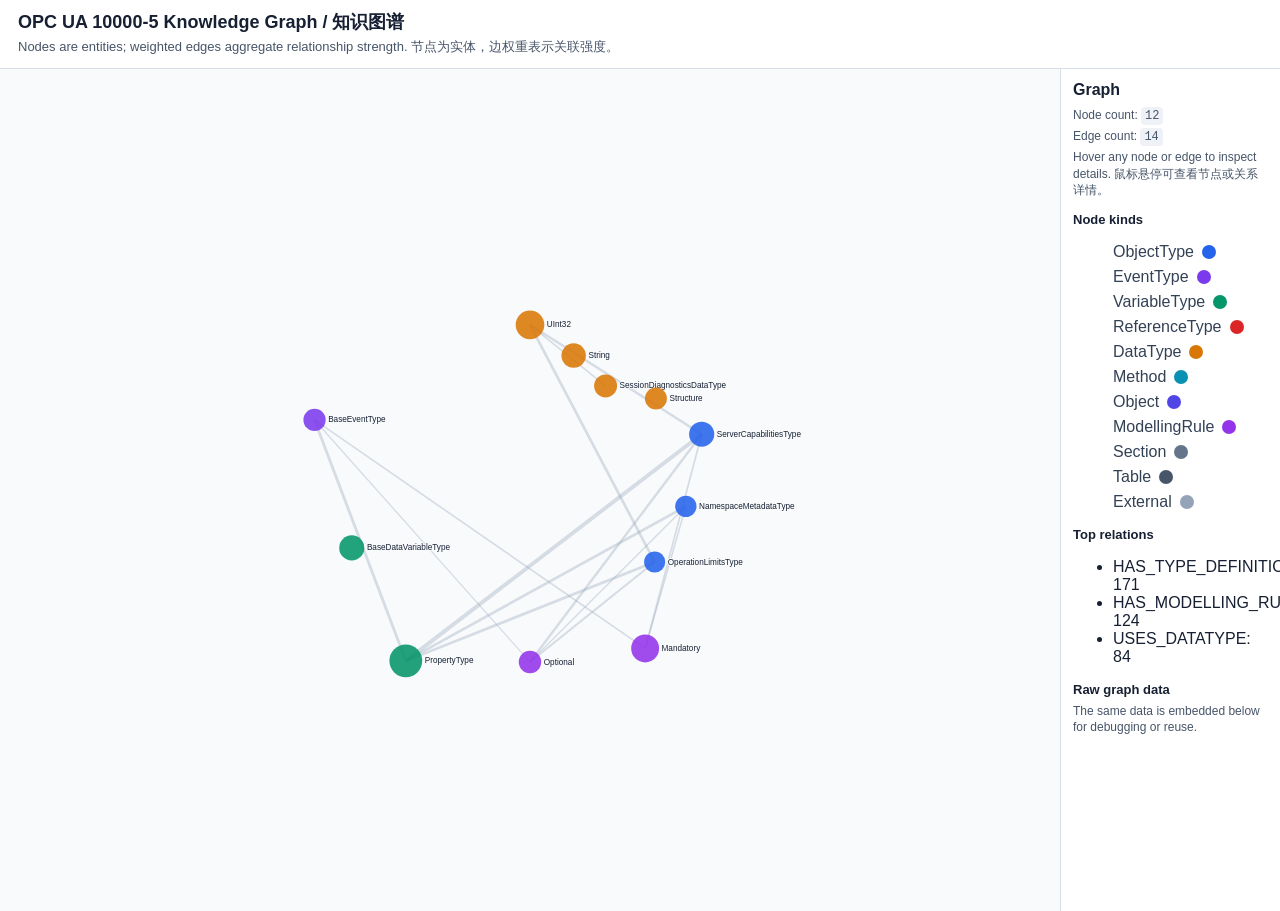
==== commit 9a3f8b07: "Expand graph canvas usage" ====
--- a/exports/knowledge_graph.html
+++ b/exports/knowledge_graph.html
@@ -5,17 +5,20 @@
   <title>OPC UA 10000-5 Knowledge Graph</title>
   <style>
     body { margin: 0; font-family: Segoe UI, Arial, sans-serif; color: #172033; background: #f8fafc; }
-    header { padding: 18px 26px 12px; border-bottom: 1px solid #d8dee8; background: #ffffff; }
-    h1 { margin: 0 0 6px; font-size: 22px; }
+    header { padding: 10px 18px 8px; border-bottom: 1px solid #d8dee8; background: #ffffff; }
+    h1 { margin: 0 0 3px; font-size: 18px; }
     p { margin: 4px 0; color: #475569; }
-    .wrap { display: grid; grid-template-columns: 1fr 300px; min-height: calc(100vh - 86px); }
-    svg { width: 100%; height: calc(100vh - 86px); background: #f8fafc; }
-    aside { border-left: 1px solid #d8dee8; padding: 16px; background: #fff; overflow: auto; }
-    text { font-size: 12px; fill: #172033; paint-order: stroke; stroke: #f8fafc; stroke-width: 3px; }
+    header p { font-size: 13px; }
+    .wrap { display: grid; grid-template-columns: minmax(0, 1fr) 220px; min-height: calc(100vh - 58px); }
+    svg { width: 100%; height: calc(100vh - 58px); background: #f8fafc; }
+    aside { border-left: 1px solid #d8dee8; padding: 12px; background: #fff; overflow: auto; }
+    aside h2 { margin: 0 0 8px; font-size: 16px; }
+    aside h3 { margin: 14px 0 6px; font-size: 13px; }
+    text { font-size: 13px; fill: #172033; paint-order: stroke; stroke: #f8fafc; stroke-width: 3px; }
     .legend li { display: flex; align-items: center; gap: 8px; margin: 7px 0; color: #334155; }
     .legend b { display: inline-block; width: 14px; height: 14px; border-radius: 50%; }
     code { background: #eef2f7; padding: 2px 4px; border-radius: 4px; }
-    .hint { font-size: 13px; line-height: 1.45; }
+    .hint { font-size: 12px; line-height: 1.35; }
   </style>
 </head>
 <body>
@@ -24,9 +27,9 @@
     <p>Nodes are entities; weighted edges aggregate relationship strength. 节点为实体，边权重表示关联强度。</p>
   </header>
   <main class="wrap">
-    <svg viewBox="0 0 1440 940" role="img" aria-label="Knowledge graph">
-      <g><line x1="842.1" y1="430.3" x2="625.6" y2="599.9" stroke="#94a3b8" stroke-width="6.20" opacity="0.34"><title>ObjectType:ServerCapabilitiesType -&gt; VariableType:PropertyType | weight=60 | HAS_TYPE_DEFINITION</title></line><line x1="552.0" y1="415.4" x2="625.6" y2="599.9" stroke="#94a3b8" stroke-width="4.45" opacity="0.34"><title>EventType:BaseEventType -&gt; VariableType:PropertyType | weight=39 | HAS_TYPE_DEFINITION</title></line><line x1="720.0" y1="357.7" x2="804.6" y2="518.9" stroke="#94a3b8" stroke-width="4.20" opacity="0.34"><title>DataType:UInt32 -&gt; ObjectType:OperationLimitsType | weight=36 | USES_DATATYPE</title></line><line x1="804.6" y1="518.9" x2="625.6" y2="599.9" stroke="#94a3b8" stroke-width="4.20" opacity="0.34"><title>ObjectType:OperationLimitsType -&gt; VariableType:PropertyType | weight=36 | HAS_TYPE_DEFINITION</title></line><line x1="827.8" y1="481.3" x2="625.6" y2="599.9" stroke="#94a3b8" stroke-width="4.20" opacity="0.34"><title>ObjectType:NamespaceMetadataType -&gt; VariableType:PropertyType | weight=36 | HAS_TYPE_DEFINITION</title></line><line x1="720.0" y1="357.7" x2="842.1" y2="430.3" stroke="#94a3b8" stroke-width="3.95" opacity="0.34"><title>DataType:UInt32 -&gt; ObjectType:ServerCapabilitiesType | weight=33 | USES_DATATYPE</title></line><line x1="720.0" y1="594.5" x2="842.1" y2="430.3" stroke="#94a3b8" stroke-width="3.70" opacity="0.34"><title>ModellingRule:Optional -&gt; ObjectType:ServerCapabilitiesType | weight=30 | HAS_MODELLING_RULE</title></line><line x1="720.0" y1="594.5" x2="804.6" y2="518.9" stroke="#94a3b8" stroke-width="3.20" opacity="0.34"><title>ModellingRule:Optional -&gt; ObjectType:OperationLimitsType | weight=24 | HAS_MODELLING_RULE</title></line><line x1="804.9" y1="586.9" x2="842.1" y2="430.3" stroke="#94a3b8" stroke-width="2.70" opacity="0.34"><title>ModellingRule:Mandatory -&gt; ObjectType:ServerCapabilitiesType | weight=18 | HAS_MODELLING_RULE</title></line><line x1="552.0" y1="415.4" x2="804.9" y2="586.9" stroke="#94a3b8" stroke-width="2.53" opacity="0.34"><title>EventType:BaseEventType -&gt; ModellingRule:Mandatory | weight=16 | HAS_MODELLING_RULE</title></line><line x1="768.0" y1="404.0" x2="720.0" y2="357.7" stroke="#94a3b8" stroke-width="2.45" opacity="0.34"><title>DataType:SessionDiagnosticsDataType -&gt; DataType:UInt32 | weight=15 | USES_DATATYPE</title></line><line x1="804.9" y1="586.9" x2="827.8" y2="481.3" stroke="#94a3b8" stroke-width="2.37" opacity="0.34"><title>ModellingRule:Mandatory -&gt; ObjectType:NamespaceMetadataType | weight=14 | HAS_MODELLING_RULE</title></line><line x1="720.0" y1="594.5" x2="827.8" y2="481.3" stroke="#94a3b8" stroke-width="2.20" opacity="0.34"><title>ModellingRule:Optional -&gt; ObjectType:NamespaceMetadataType | weight=12 | HAS_MODELLING_RULE</title></line><line x1="552.0" y1="415.4" x2="720.0" y2="594.5" stroke="#94a3b8" stroke-width="2.03" opacity="0.34"><title>EventType:BaseEventType -&gt; ModellingRule:Optional | weight=10 | HAS_MODELLING_RULE</title></line></g>
-      <g><g class="node" data-kind="VariableType"><circle cx="625.6" cy="599.9" r="26.0" fill="#059669" opacity="0.88"><title>VariableType:PropertyType | VariableType | score=429 | section=7.3</title></circle><text x="655.6" y="603.9">PropertyType</text></g><g class="node" data-kind="DataType"><circle cx="720.0" cy="357.7" r="22.7" fill="#d97706" opacity="0.88"><title>DataType:UInt32 | DataType | score=285 | section=12.2.9.14</title></circle><text x="746.7" y="361.7">UInt32</text></g><g class="node" data-kind="ModellingRule"><circle cx="804.9" cy="586.9" r="22.1" fill="#9333ea" opacity="0.88"><title>ModellingRule:Mandatory | ModellingRule | score=262 | section=8.4.2</title></circle><text x="831.0" y="590.9">Mandatory</text></g><g class="node" data-kind="VariableType"><circle cx="586.3" cy="513.4" r="19.9" fill="#059669" opacity="0.88"><title>VariableType:BaseDataVariableType | VariableType | score=189 | section=7.4</title></circle><text x="610.3" y="517.4">BaseDataVariableType</text></g><g class="node" data-kind="ObjectType"><circle cx="842.1" cy="430.3" r="19.9" fill="#2563eb" opacity="0.88"><title>ObjectType:ServerCapabilitiesType | ObjectType | score=188 | section=6.3.2</title></circle><text x="866.0" y="434.3">ServerCapabilitiesType</text></g><g class="node" data-kind="DataType"><circle cx="748.5" cy="382.2" r="19.4" fill="#d97706" opacity="0.88"><title>DataType:String | DataType | score=171 | section=12.2.11</title></circle><text x="771.9" y="386.2">String</text></g><g class="node" data-kind="DataType"><circle cx="768.0" cy="404.0" r="18.2" fill="#d97706" opacity="0.88"><title>DataType:SessionDiagnosticsDataType | DataType | score=138 | section=12.11</title></circle><text x="790.2" y="408.0">SessionDiagnosticsDataType</text></g><g class="node" data-kind="ModellingRule"><circle cx="720.0" cy="594.5" r="17.8" fill="#9333ea" opacity="0.88"><title>ModellingRule:Optional | ModellingRule | score=126 | section=8.4.3</title></circle><text x="741.8" y="598.5">Optional</text></g><g class="node" data-kind="EventType"><circle cx="552.0" cy="415.4" r="17.6" fill="#7c3aed" opacity="0.88"><title>EventType:BaseEventType | EventType | score=122 | section=6.4.2</title></circle><text x="573.6" y="419.4">BaseEventType</text></g><g class="node" data-kind="DataType"><circle cx="804.4" cy="408.7" r="17.4" fill="#d97706" opacity="0.88"><title>DataType:Structure | DataType | score=117 | section=12.2.12</title></circle><text x="825.8" y="412.7">Structure</text></g><g class="node" data-kind="ObjectType"><circle cx="827.8" cy="481.3" r="16.9" fill="#2563eb" opacity="0.88"><title>ObjectType:NamespaceMetadataType | ObjectType | score=104 | section=6.3.13</title></circle><text x="848.7" y="485.3">NamespaceMetadataType</text></g><g class="node" data-kind="ObjectType"><circle cx="804.6" cy="518.9" r="16.8" fill="#2563eb" opacity="0.88"><title>ObjectType:OperationLimitsType | ObjectType | score=102 | section=6.3.11</title></circle><text x="825.4" y="522.9">OperationLimitsType</text></g></g>
+    <svg viewBox="0 0 1680 1080" role="img" aria-label="Knowledge graph">
+      <g><line x1="1112.1" y1="451.6" x2="643.2" y2="810.8" stroke="#94a3b8" stroke-width="6.20" opacity="0.34"><title>ObjectType:ServerCapabilitiesType -&gt; VariableType:PropertyType | weight=60 | HAS_TYPE_DEFINITION</title></line><line x1="498.5" y1="429.0" x2="643.2" y2="810.8" stroke="#94a3b8" stroke-width="4.45" opacity="0.34"><title>EventType:BaseEventType -&gt; VariableType:PropertyType | weight=39 | HAS_TYPE_DEFINITION</title></line><line x1="840.0" y1="278.2" x2="1037.6" y2="654.1" stroke="#94a3b8" stroke-width="4.20" opacity="0.34"><title>DataType:UInt32 -&gt; ObjectType:OperationLimitsType | weight=36 | USES_DATATYPE</title></line><line x1="1037.6" y1="654.1" x2="643.2" y2="810.8" stroke="#94a3b8" stroke-width="4.20" opacity="0.34"><title>ObjectType:OperationLimitsType -&gt; VariableType:PropertyType | weight=36 | HAS_TYPE_DEFINITION</title></line><line x1="1087.0" y1="566.0" x2="643.2" y2="810.8" stroke="#94a3b8" stroke-width="4.20" opacity="0.34"><title>ObjectType:NamespaceMetadataType -&gt; VariableType:PropertyType | weight=36 | HAS_TYPE_DEFINITION</title></line><line x1="840.0" y1="278.2" x2="1112.1" y2="451.6" stroke="#94a3b8" stroke-width="3.95" opacity="0.34"><title>DataType:UInt32 -&gt; ObjectType:ServerCapabilitiesType | weight=33 | USES_DATATYPE</title></line><line x1="840.0" y1="812.7" x2="1112.1" y2="451.6" stroke="#94a3b8" stroke-width="3.70" opacity="0.34"><title>ModellingRule:Optional -&gt; ObjectType:ServerCapabilitiesType | weight=30 | HAS_MODELLING_RULE</title></line><line x1="840.0" y1="812.7" x2="1037.6" y2="654.1" stroke="#94a3b8" stroke-width="3.20" opacity="0.34"><title>ModellingRule:Optional -&gt; ObjectType:OperationLimitsType | weight=24 | HAS_MODELLING_RULE</title></line><line x1="1022.5" y1="791.1" x2="1112.1" y2="451.6" stroke="#94a3b8" stroke-width="2.70" opacity="0.34"><title>ModellingRule:Mandatory -&gt; ObjectType:ServerCapabilitiesType | weight=18 | HAS_MODELLING_RULE</title></line><line x1="498.5" y1="429.0" x2="1022.5" y2="791.1" stroke="#94a3b8" stroke-width="2.53" opacity="0.34"><title>EventType:BaseEventType -&gt; ModellingRule:Mandatory | weight=16 | HAS_MODELLING_RULE</title></line><line x1="959.8" y1="375.1" x2="840.0" y2="278.2" stroke="#94a3b8" stroke-width="2.45" opacity="0.34"><title>DataType:SessionDiagnosticsDataType -&gt; DataType:UInt32 | weight=15 | USES_DATATYPE</title></line><line x1="1022.5" y1="791.1" x2="1087.0" y2="566.0" stroke="#94a3b8" stroke-width="2.37" opacity="0.34"><title>ModellingRule:Mandatory -&gt; ObjectType:NamespaceMetadataType | weight=14 | HAS_MODELLING_RULE</title></line><line x1="840.0" y1="812.7" x2="1087.0" y2="566.0" stroke="#94a3b8" stroke-width="2.20" opacity="0.34"><title>ModellingRule:Optional -&gt; ObjectType:NamespaceMetadataType | weight=12 | HAS_MODELLING_RULE</title></line><line x1="498.5" y1="429.0" x2="840.0" y2="812.7" stroke="#94a3b8" stroke-width="2.03" opacity="0.34"><title>EventType:BaseEventType -&gt; ModellingRule:Optional | weight=10 | HAS_MODELLING_RULE</title></line></g>
+      <g><g class="node" data-kind="VariableType"><circle cx="643.2" cy="810.8" r="26.0" fill="#059669" opacity="0.88"><title>VariableType:PropertyType | VariableType | score=429 | section=7.3</title></circle><text x="673.2" y="814.8">PropertyType</text></g><g class="node" data-kind="DataType"><circle cx="840.0" cy="278.2" r="22.7" fill="#d97706" opacity="0.88"><title>DataType:UInt32 | DataType | score=285 | section=12.2.9.14</title></circle><text x="866.7" y="282.2">UInt32</text></g><g class="node" data-kind="ModellingRule"><circle cx="1022.5" cy="791.1" r="22.1" fill="#9333ea" opacity="0.88"><title>ModellingRule:Mandatory | ModellingRule | score=262 | section=8.4.2</title></circle><text x="1048.5" y="795.1">Mandatory</text></g><g class="node" data-kind="VariableType"><circle cx="557.5" cy="631.8" r="19.9" fill="#059669" opacity="0.88"><title>VariableType:BaseDataVariableType | VariableType | score=189 | section=7.4</title></circle><text x="581.5" y="635.8">BaseDataVariableType</text></g><g class="node" data-kind="ObjectType"><circle cx="1112.1" cy="451.6" r="19.9" fill="#2563eb" opacity="0.88"><title>ObjectType:ServerCapabilitiesType | ObjectType | score=188 | section=6.3.2</title></circle><text x="1136.0" y="455.6">ServerCapabilitiesType</text></g><g class="node" data-kind="DataType"><circle cx="909.2" cy="326.9" r="19.4" fill="#d97706" opacity="0.88"><title>DataType:String | DataType | score=171 | section=12.2.11</title></circle><text x="932.6" y="330.9">String</text></g><g class="node" data-kind="DataType"><circle cx="959.8" cy="375.1" r="18.2" fill="#d97706" opacity="0.88"><title>DataType:SessionDiagnosticsDataType | DataType | score=138 | section=12.11</title></circle><text x="982.0" y="379.1">SessionDiagnosticsDataType</text></g><g class="node" data-kind="ModellingRule"><circle cx="840.0" cy="812.7" r="17.8" fill="#9333ea" opacity="0.88"><title>ModellingRule:Optional | ModellingRule | score=126 | section=8.4.3</title></circle><text x="861.8" y="816.7">Optional</text></g><g class="node" data-kind="EventType"><circle cx="498.5" cy="429.0" r="17.6" fill="#7c3aed" opacity="0.88"><title>EventType:BaseEventType | EventType | score=122 | section=6.4.2</title></circle><text x="520.1" y="433.0">BaseEventType</text></g><g class="node" data-kind="DataType"><circle cx="1039.6" cy="395.0" r="17.4" fill="#d97706" opacity="0.88"><title>DataType:Structure | DataType | score=117 | section=12.2.12</title></circle><text x="1061.0" y="399.0">Structure</text></g><g class="node" data-kind="ObjectType"><circle cx="1087.0" cy="566.0" r="16.9" fill="#2563eb" opacity="0.88"><title>ObjectType:NamespaceMetadataType | ObjectType | score=104 | section=6.3.13</title></circle><text x="1107.9" y="570.0">NamespaceMetadataType</text></g><g class="node" data-kind="ObjectType"><circle cx="1037.6" cy="654.1" r="16.8" fill="#2563eb" opacity="0.88"><title>ObjectType:OperationLimitsType | ObjectType | score=102 | section=6.3.11</title></circle><text x="1058.3" y="658.1">OperationLimitsType</text></g></g>
     </svg>
     <aside>
       <h2>Graph</h2>
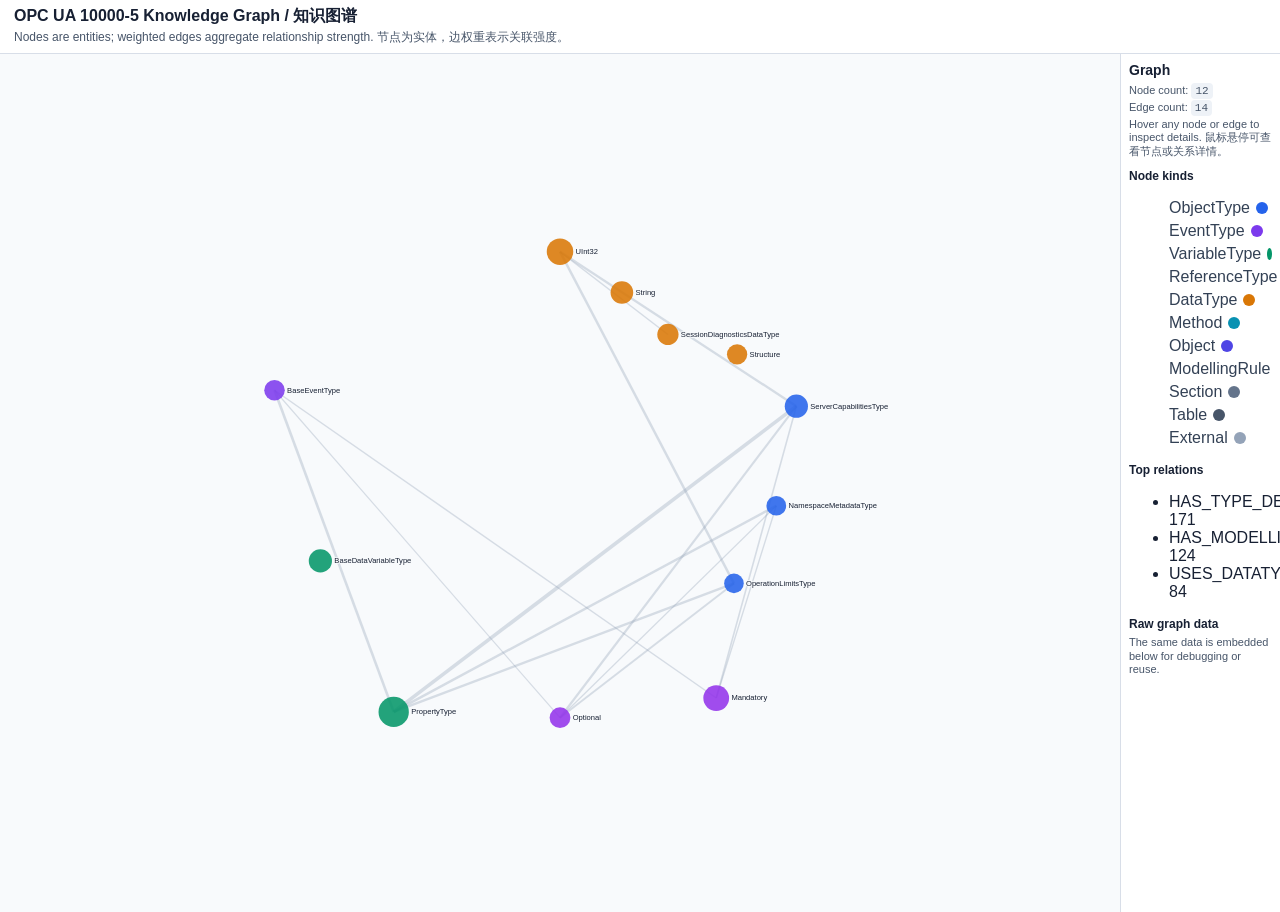
==== commit cbefbd02: "Further expand graph display area" ====
--- a/exports/knowledge_graph.html
+++ b/exports/knowledge_graph.html
@@ -5,20 +5,20 @@
   <title>OPC UA 10000-5 Knowledge Graph</title>
   <style>
     body { margin: 0; font-family: Segoe UI, Arial, sans-serif; color: #172033; background: #f8fafc; }
-    header { padding: 10px 18px 8px; border-bottom: 1px solid #d8dee8; background: #ffffff; }
-    h1 { margin: 0 0 3px; font-size: 18px; }
-    p { margin: 4px 0; color: #475569; }
-    header p { font-size: 13px; }
-    .wrap { display: grid; grid-template-columns: minmax(0, 1fr) 220px; min-height: calc(100vh - 58px); }
-    svg { width: 100%; height: calc(100vh - 58px); background: #f8fafc; }
-    aside { border-left: 1px solid #d8dee8; padding: 12px; background: #fff; overflow: auto; }
-    aside h2 { margin: 0 0 8px; font-size: 16px; }
-    aside h3 { margin: 14px 0 6px; font-size: 13px; }
+    header { padding: 6px 14px 5px; border-bottom: 1px solid #d8dee8; background: #ffffff; }
+    h1 { margin: 0 0 1px; font-size: 16px; }
+    p { margin: 2px 0; color: #475569; }
+    header p { font-size: 12px; }
+    .wrap { display: grid; grid-template-columns: minmax(0, 1fr) 160px; min-height: calc(100vh - 42px); }
+    svg { width: 100%; height: calc(100vh - 42px); background: #f8fafc; }
+    aside { border-left: 1px solid #d8dee8; padding: 8px; background: #fff; overflow: auto; }
+    aside h2 { margin: 0 0 6px; font-size: 14px; }
+    aside h3 { margin: 10px 0 5px; font-size: 12px; }
     text { font-size: 13px; fill: #172033; paint-order: stroke; stroke: #f8fafc; stroke-width: 3px; }
-    .legend li { display: flex; align-items: center; gap: 8px; margin: 7px 0; color: #334155; }
-    .legend b { display: inline-block; width: 14px; height: 14px; border-radius: 50%; }
+    .legend li { display: flex; align-items: center; gap: 6px; margin: 5px 0; color: #334155; }
+    .legend b { display: inline-block; width: 12px; height: 12px; border-radius: 50%; }
     code { background: #eef2f7; padding: 2px 4px; border-radius: 4px; }
-    .hint { font-size: 12px; line-height: 1.35; }
+    .hint { font-size: 11px; line-height: 1.25; }
   </style>
 </head>
 <body>
@@ -27,9 +27,9 @@
     <p>Nodes are entities; weighted edges aggregate relationship strength. 节点为实体，边权重表示关联强度。</p>
   </header>
   <main class="wrap">
-    <svg viewBox="0 0 1680 1080" role="img" aria-label="Knowledge graph">
-      <g><line x1="1112.1" y1="451.6" x2="643.2" y2="810.8" stroke="#94a3b8" stroke-width="6.20" opacity="0.34"><title>ObjectType:ServerCapabilitiesType -&gt; VariableType:PropertyType | weight=60 | HAS_TYPE_DEFINITION</title></line><line x1="498.5" y1="429.0" x2="643.2" y2="810.8" stroke="#94a3b8" stroke-width="4.45" opacity="0.34"><title>EventType:BaseEventType -&gt; VariableType:PropertyType | weight=39 | HAS_TYPE_DEFINITION</title></line><line x1="840.0" y1="278.2" x2="1037.6" y2="654.1" stroke="#94a3b8" stroke-width="4.20" opacity="0.34"><title>DataType:UInt32 -&gt; ObjectType:OperationLimitsType | weight=36 | USES_DATATYPE</title></line><line x1="1037.6" y1="654.1" x2="643.2" y2="810.8" stroke="#94a3b8" stroke-width="4.20" opacity="0.34"><title>ObjectType:OperationLimitsType -&gt; VariableType:PropertyType | weight=36 | HAS_TYPE_DEFINITION</title></line><line x1="1087.0" y1="566.0" x2="643.2" y2="810.8" stroke="#94a3b8" stroke-width="4.20" opacity="0.34"><title>ObjectType:NamespaceMetadataType -&gt; VariableType:PropertyType | weight=36 | HAS_TYPE_DEFINITION</title></line><line x1="840.0" y1="278.2" x2="1112.1" y2="451.6" stroke="#94a3b8" stroke-width="3.95" opacity="0.34"><title>DataType:UInt32 -&gt; ObjectType:ServerCapabilitiesType | weight=33 | USES_DATATYPE</title></line><line x1="840.0" y1="812.7" x2="1112.1" y2="451.6" stroke="#94a3b8" stroke-width="3.70" opacity="0.34"><title>ModellingRule:Optional -&gt; ObjectType:ServerCapabilitiesType | weight=30 | HAS_MODELLING_RULE</title></line><line x1="840.0" y1="812.7" x2="1037.6" y2="654.1" stroke="#94a3b8" stroke-width="3.20" opacity="0.34"><title>ModellingRule:Optional -&gt; ObjectType:OperationLimitsType | weight=24 | HAS_MODELLING_RULE</title></line><line x1="1022.5" y1="791.1" x2="1112.1" y2="451.6" stroke="#94a3b8" stroke-width="2.70" opacity="0.34"><title>ModellingRule:Mandatory -&gt; ObjectType:ServerCapabilitiesType | weight=18 | HAS_MODELLING_RULE</title></line><line x1="498.5" y1="429.0" x2="1022.5" y2="791.1" stroke="#94a3b8" stroke-width="2.53" opacity="0.34"><title>EventType:BaseEventType -&gt; ModellingRule:Mandatory | weight=16 | HAS_MODELLING_RULE</title></line><line x1="959.8" y1="375.1" x2="840.0" y2="278.2" stroke="#94a3b8" stroke-width="2.45" opacity="0.34"><title>DataType:SessionDiagnosticsDataType -&gt; DataType:UInt32 | weight=15 | USES_DATATYPE</title></line><line x1="1022.5" y1="791.1" x2="1087.0" y2="566.0" stroke="#94a3b8" stroke-width="2.37" opacity="0.34"><title>ModellingRule:Mandatory -&gt; ObjectType:NamespaceMetadataType | weight=14 | HAS_MODELLING_RULE</title></line><line x1="840.0" y1="812.7" x2="1087.0" y2="566.0" stroke="#94a3b8" stroke-width="2.20" opacity="0.34"><title>ModellingRule:Optional -&gt; ObjectType:NamespaceMetadataType | weight=12 | HAS_MODELLING_RULE</title></line><line x1="498.5" y1="429.0" x2="840.0" y2="812.7" stroke="#94a3b8" stroke-width="2.03" opacity="0.34"><title>EventType:BaseEventType -&gt; ModellingRule:Optional | weight=10 | HAS_MODELLING_RULE</title></line></g>
-      <g><g class="node" data-kind="VariableType"><circle cx="643.2" cy="810.8" r="26.0" fill="#059669" opacity="0.88"><title>VariableType:PropertyType | VariableType | score=429 | section=7.3</title></circle><text x="673.2" y="814.8">PropertyType</text></g><g class="node" data-kind="DataType"><circle cx="840.0" cy="278.2" r="22.7" fill="#d97706" opacity="0.88"><title>DataType:UInt32 | DataType | score=285 | section=12.2.9.14</title></circle><text x="866.7" y="282.2">UInt32</text></g><g class="node" data-kind="ModellingRule"><circle cx="1022.5" cy="791.1" r="22.1" fill="#9333ea" opacity="0.88"><title>ModellingRule:Mandatory | ModellingRule | score=262 | section=8.4.2</title></circle><text x="1048.5" y="795.1">Mandatory</text></g><g class="node" data-kind="VariableType"><circle cx="557.5" cy="631.8" r="19.9" fill="#059669" opacity="0.88"><title>VariableType:BaseDataVariableType | VariableType | score=189 | section=7.4</title></circle><text x="581.5" y="635.8">BaseDataVariableType</text></g><g class="node" data-kind="ObjectType"><circle cx="1112.1" cy="451.6" r="19.9" fill="#2563eb" opacity="0.88"><title>ObjectType:ServerCapabilitiesType | ObjectType | score=188 | section=6.3.2</title></circle><text x="1136.0" y="455.6">ServerCapabilitiesType</text></g><g class="node" data-kind="DataType"><circle cx="909.2" cy="326.9" r="19.4" fill="#d97706" opacity="0.88"><title>DataType:String | DataType | score=171 | section=12.2.11</title></circle><text x="932.6" y="330.9">String</text></g><g class="node" data-kind="DataType"><circle cx="959.8" cy="375.1" r="18.2" fill="#d97706" opacity="0.88"><title>DataType:SessionDiagnosticsDataType | DataType | score=138 | section=12.11</title></circle><text x="982.0" y="379.1">SessionDiagnosticsDataType</text></g><g class="node" data-kind="ModellingRule"><circle cx="840.0" cy="812.7" r="17.8" fill="#9333ea" opacity="0.88"><title>ModellingRule:Optional | ModellingRule | score=126 | section=8.4.3</title></circle><text x="861.8" y="816.7">Optional</text></g><g class="node" data-kind="EventType"><circle cx="498.5" cy="429.0" r="17.6" fill="#7c3aed" opacity="0.88"><title>EventType:BaseEventType | EventType | score=122 | section=6.4.2</title></circle><text x="520.1" y="433.0">BaseEventType</text></g><g class="node" data-kind="DataType"><circle cx="1039.6" cy="395.0" r="17.4" fill="#d97706" opacity="0.88"><title>DataType:Structure | DataType | score=117 | section=12.2.12</title></circle><text x="1061.0" y="399.0">Structure</text></g><g class="node" data-kind="ObjectType"><circle cx="1087.0" cy="566.0" r="16.9" fill="#2563eb" opacity="0.88"><title>ObjectType:NamespaceMetadataType | ObjectType | score=104 | section=6.3.13</title></circle><text x="1107.9" y="570.0">NamespaceMetadataType</text></g><g class="node" data-kind="ObjectType"><circle cx="1037.6" cy="654.1" r="16.8" fill="#2563eb" opacity="0.88"><title>ObjectType:OperationLimitsType | ObjectType | score=102 | section=6.3.11</title></circle><text x="1058.3" y="658.1">OperationLimitsType</text></g></g>
+    <svg viewBox="0 0 1920 1200" role="img" aria-label="Knowledge graph">
+      <g><line x1="1365.2" y1="468.3" x2="674.9" y2="992.4" stroke="#94a3b8" stroke-width="6.20" opacity="0.34"><title>ObjectType:ServerCapabilitiesType -&gt; VariableType:PropertyType | weight=60 | HAS_TYPE_DEFINITION</title></line><line x1="470.6" y1="441.0" x2="674.9" y2="992.4" stroke="#94a3b8" stroke-width="4.45" opacity="0.34"><title>EventType:BaseEventType -&gt; VariableType:PropertyType | weight=39 | HAS_TYPE_DEFINITION</title></line><line x1="960.0" y1="203.5" x2="1258.2" y2="772.1" stroke="#94a3b8" stroke-width="4.20" opacity="0.34"><title>DataType:UInt32 -&gt; ObjectType:OperationLimitsType | weight=36 | USES_DATATYPE</title></line><line x1="1258.2" y1="772.1" x2="674.9" y2="992.4" stroke="#94a3b8" stroke-width="4.20" opacity="0.34"><title>ObjectType:OperationLimitsType -&gt; VariableType:PropertyType | weight=36 | HAS_TYPE_DEFINITION</title></line><line x1="1330.8" y1="639.0" x2="674.9" y2="992.4" stroke="#94a3b8" stroke-width="4.20" opacity="0.34"><title>ObjectType:NamespaceMetadataType -&gt; VariableType:PropertyType | weight=36 | HAS_TYPE_DEFINITION</title></line><line x1="960.0" y1="203.5" x2="1365.2" y2="468.3" stroke="#94a3b8" stroke-width="3.95" opacity="0.34"><title>DataType:UInt32 -&gt; ObjectType:ServerCapabilitiesType | weight=33 | USES_DATATYPE</title></line><line x1="960.0" y1="1002.4" x2="1365.2" y2="468.3" stroke="#94a3b8" stroke-width="3.70" opacity="0.34"><title>ModellingRule:Optional -&gt; ObjectType:ServerCapabilitiesType | weight=30 | HAS_MODELLING_RULE</title></line><line x1="960.0" y1="1002.4" x2="1258.2" y2="772.1" stroke="#94a3b8" stroke-width="3.20" opacity="0.34"><title>ModellingRule:Optional -&gt; ObjectType:OperationLimitsType | weight=24 | HAS_MODELLING_RULE</title></line><line x1="1227.8" y1="968.6" x2="1365.2" y2="468.3" stroke="#94a3b8" stroke-width="2.70" opacity="0.34"><title>ModellingRule:Mandatory -&gt; ObjectType:ServerCapabilitiesType | weight=18 | HAS_MODELLING_RULE</title></line><line x1="470.6" y1="441.0" x2="1227.8" y2="968.6" stroke="#94a3b8" stroke-width="2.53" opacity="0.34"><title>EventType:BaseEventType -&gt; ModellingRule:Mandatory | weight=16 | HAS_MODELLING_RULE</title></line><line x1="1145.0" y1="345.4" x2="960.0" y2="203.5" stroke="#94a3b8" stroke-width="2.45" opacity="0.34"><title>DataType:SessionDiagnosticsDataType -&gt; DataType:UInt32 | weight=15 | USES_DATATYPE</title></line><line x1="1227.8" y1="968.6" x2="1330.8" y2="639.0" stroke="#94a3b8" stroke-width="2.37" opacity="0.34"><title>ModellingRule:Mandatory -&gt; ObjectType:NamespaceMetadataType | weight=14 | HAS_MODELLING_RULE</title></line><line x1="960.0" y1="1002.4" x2="1330.8" y2="639.0" stroke="#94a3b8" stroke-width="2.20" opacity="0.34"><title>ModellingRule:Optional -&gt; ObjectType:NamespaceMetadataType | weight=12 | HAS_MODELLING_RULE</title></line><line x1="470.6" y1="441.0" x2="960.0" y2="1002.4" stroke="#94a3b8" stroke-width="2.03" opacity="0.34"><title>EventType:BaseEventType -&gt; ModellingRule:Optional | weight=10 | HAS_MODELLING_RULE</title></line></g>
+      <g><g class="node" data-kind="VariableType"><circle cx="674.9" cy="992.4" r="26.0" fill="#059669" opacity="0.88"><title>VariableType:PropertyType | VariableType | score=429 | section=7.3</title></circle><text x="704.9" y="996.4">PropertyType</text></g><g class="node" data-kind="DataType"><circle cx="960.0" cy="203.5" r="22.7" fill="#d97706" opacity="0.88"><title>DataType:UInt32 | DataType | score=285 | section=12.2.9.14</title></circle><text x="986.7" y="207.5">UInt32</text></g><g class="node" data-kind="ModellingRule"><circle cx="1227.8" cy="968.6" r="22.1" fill="#9333ea" opacity="0.88"><title>ModellingRule:Mandatory | ModellingRule | score=262 | section=8.4.2</title></circle><text x="1253.8" y="972.6">Mandatory</text></g><g class="node" data-kind="VariableType"><circle cx="549.2" cy="733.5" r="19.9" fill="#059669" opacity="0.88"><title>VariableType:BaseDataVariableType | VariableType | score=189 | section=7.4</title></circle><text x="573.2" y="737.5">BaseDataVariableType</text></g><g class="node" data-kind="ObjectType"><circle cx="1365.2" cy="468.3" r="19.9" fill="#2563eb" opacity="0.88"><title>ObjectType:ServerCapabilitiesType | ObjectType | score=188 | section=6.3.2</title></circle><text x="1389.1" y="472.3">ServerCapabilitiesType</text></g><g class="node" data-kind="DataType"><circle cx="1066.1" cy="273.5" r="19.4" fill="#d97706" opacity="0.88"><title>DataType:String | DataType | score=171 | section=12.2.11</title></circle><text x="1089.5" y="277.5">String</text></g><g class="node" data-kind="DataType"><circle cx="1145.0" cy="345.4" r="18.2" fill="#d97706" opacity="0.88"><title>DataType:SessionDiagnosticsDataType | DataType | score=138 | section=12.11</title></circle><text x="1167.2" y="349.4">SessionDiagnosticsDataType</text></g><g class="node" data-kind="ModellingRule"><circle cx="960.0" cy="1002.4" r="17.8" fill="#9333ea" opacity="0.88"><title>ModellingRule:Optional | ModellingRule | score=126 | section=8.4.3</title></circle><text x="981.8" y="1006.4">Optional</text></g><g class="node" data-kind="EventType"><circle cx="470.6" cy="441.0" r="17.6" fill="#7c3aed" opacity="0.88"><title>EventType:BaseEventType | EventType | score=122 | section=6.4.2</title></circle><text x="492.2" y="445.0">BaseEventType</text></g><g class="node" data-kind="DataType"><circle cx="1263.6" cy="379.4" r="17.4" fill="#d97706" opacity="0.88"><title>DataType:Structure | DataType | score=117 | section=12.2.12</title></circle><text x="1285.0" y="383.4">Structure</text></g><g class="node" data-kind="ObjectType"><circle cx="1330.8" cy="639.0" r="16.9" fill="#2563eb" opacity="0.88"><title>ObjectType:NamespaceMetadataType | ObjectType | score=104 | section=6.3.13</title></circle><text x="1351.7" y="643.0">NamespaceMetadataType</text></g><g class="node" data-kind="ObjectType"><circle cx="1258.2" cy="772.1" r="16.8" fill="#2563eb" opacity="0.88"><title>ObjectType:OperationLimitsType | ObjectType | score=102 | section=6.3.11</title></circle><text x="1278.9" y="776.1">OperationLimitsType</text></g></g>
     </svg>
     <aside>
       <h2>Graph</h2>
